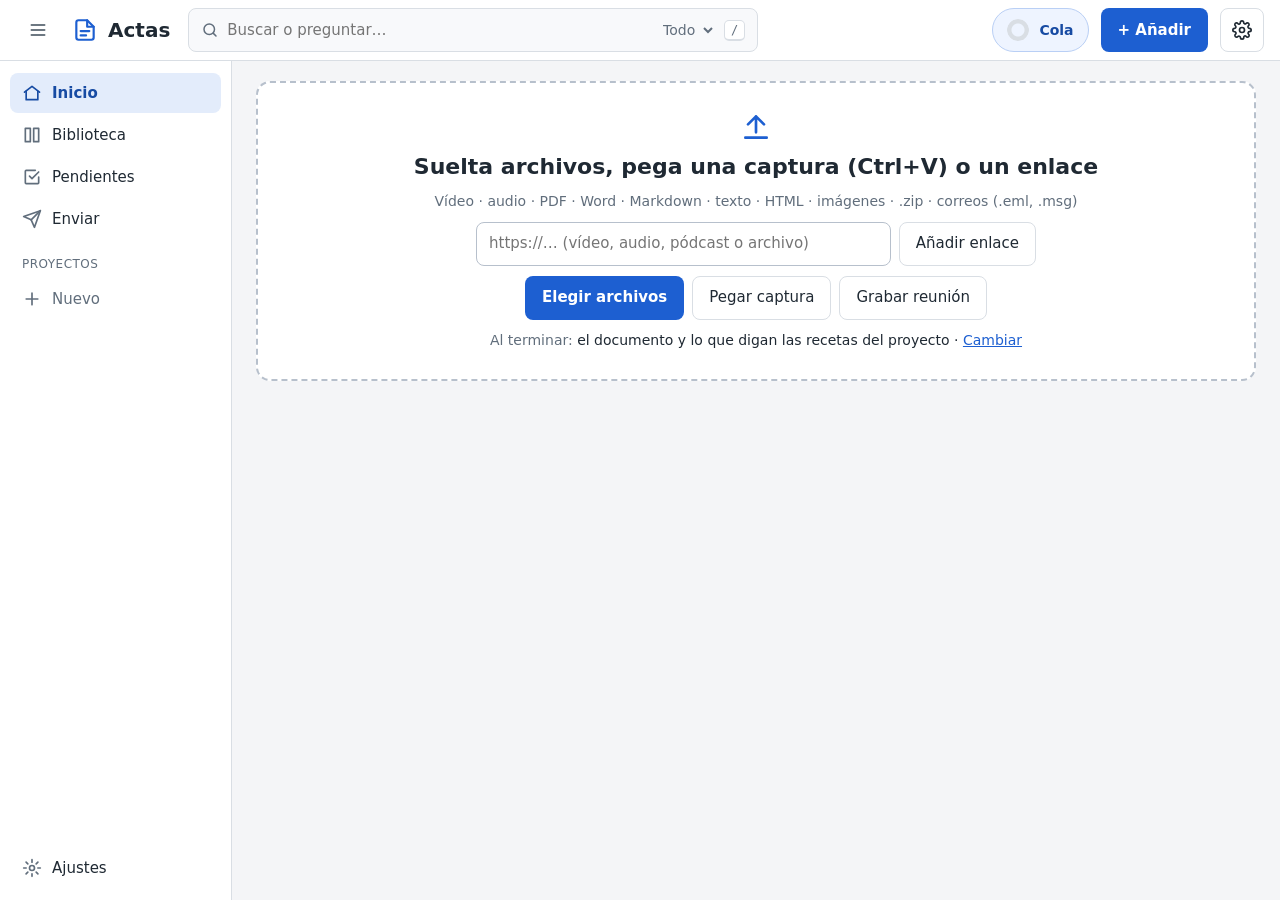
==== static/index.html @ 8a469da9 "fix(ui): documentos «solo buscable» visibles (pestaña Fuente y «Resumir y extraer»), paleta se cierr" ====
<!doctype html>
<html lang="es">
<head>
<meta charset="utf-8">
<meta name="viewport" content="width=device-width, initial-scale=1">
<title>Actas</title>
<link rel="icon" href="data:,">
<link rel="stylesheet" href="app.css">
<link rel="stylesheet" href="vistas-requisitos.css">
<link rel="stylesheet" href="vistas-historias.css">
<link rel="stylesheet" href="vistas-interesados.css">
<link rel="stylesheet" href="vistas-decisiones.css">
<link rel="stylesheet" href="vistas-informe.css">
<link rel="stylesheet" href="vistas-enviar.css">
</head>
<body>
<a class="skip" href="#main">Saltar al contenido</a>
<header class="top"><div class="top-in">
  <button type="button" class="ic gh" id="rail-t" aria-controls="side" aria-expanded="true" aria-label="Menú lateral" title="Contraer o mostrar el menú lateral">
    <svg width="20" height="20" viewBox="0 0 24 24" fill="none" stroke="currentColor" stroke-width="2" stroke-linecap="round" aria-hidden="true"><path d="M4 6h16M4 12h16M4 18h16"/></svg></button>
  <a href="#/" id="inicio" class="logo" aria-label="Actas, ir al inicio">
    <svg width="26" height="26" viewBox="0 0 24 24" fill="none" stroke-width="2" stroke-linecap="round" stroke-linejoin="round" aria-hidden="true"><path d="M14 3H6a2 2 0 0 0-2 2v14a2 2 0 0 0 2 2h12a2 2 0 0 0 2-2V9z"/><path d="M14 3v6h6"/><path d="M8 13h8M8 17h5"/></svg><span>Actas</span></a>
  <form class="srch" id="omni" role="search" aria-label="Buscar o preguntar">
    <svg width="18" height="18" viewBox="0 0 24 24" fill="none" stroke-width="2" stroke-linecap="round" aria-hidden="true"><circle cx="11" cy="11" r="7"/><path d="M20 20l-3.5-3.5"/></svg>
    <label for="buscar" class="sr">Buscar o preguntar</label><input type="search" id="buscar" placeholder="Buscar o preguntar…" autocomplete="off" aria-keyshortcuts="/">
    <label for="omni-c" class="sr">Dónde buscar</label><select id="omni-c"><option value="">Todo</option></select>
    <kbd class="kbd" aria-hidden="true">/</kbd></form>
  <span class="grow"></span>
  <button class="pill" id="b-cola" aria-controls="v-cola"><span class="qring" aria-hidden="true"></span><span><strong>Cola</strong><span class="t2" id="cola-txt"></span></span></button>
  <button class="btn sec" id="b-importar" title="Abrir un documento exportado (.zip)" hidden>Importar</button>
  <button class="btn pri" id="nueva">+ Añadir</button>
  <button class="btn sec ic" id="b-ajustes" aria-label="Ajustes" title="Ajustes">
    <svg width="20" height="20" viewBox="0 0 24 24" fill="none" stroke="currentColor" stroke-width="2" stroke-linecap="round" stroke-linejoin="round" aria-hidden="true"><circle cx="12" cy="12" r="3"/><path d="M19.4 15a1.7 1.7 0 0 0 .3 1.8l.1.1a2 2 0 1 1-2.8 2.8l-.1-.1a1.7 1.7 0 0 0-1.8-.3 1.7 1.7 0 0 0-1 1.5V21a2 2 0 1 1-4 0v-.1a1.7 1.7 0 0 0-1.1-1.5 1.7 1.7 0 0 0-1.8.3l-.1.1a2 2 0 1 1-2.8-2.8l.1-.1a1.7 1.7 0 0 0 .3-1.8 1.7 1.7 0 0 0-1.5-1H3a2 2 0 1 1 0-4h.1a1.7 1.7 0 0 0 1.5-1.1 1.7 1.7 0 0 0-.3-1.8l-.1-.1a2 2 0 1 1 2.8-2.8l.1.1a1.7 1.7 0 0 0 1.8.3H9a1.7 1.7 0 0 0 1-1.5V3a2 2 0 1 1 4 0v.1a1.7 1.7 0 0 0 1 1.5 1.7 1.7 0 0 0 1.8-.3l.1-.1a2 2 0 1 1 2.8 2.8l-.1.1a1.7 1.7 0 0 0-.3 1.8V9a1.7 1.7 0 0 0 1.5 1H21a2 2 0 1 1 0 4h-.1a1.7 1.7 0 0 0-1.5 1z"/></svg></button>
</div></header>
<div class="shell">
<nav id="side" class="rail" aria-label="Principal"></nav>
<main id="main" tabindex="-1">
  <!-- ===== Inicio / Proyecto (fsel: undefined = inicio, "" = sin proyecto, otro = ese proyecto) ===== -->
  <section id="v-home">
    <div id="contenido">
      <div id="ed-home"></div>
      <div id="h-inicio">
        <div class="head" id="h-head" hidden><h1 id="h-tit">Inicio</h1><p class="muted" id="h-sub"></p></div>
        <section class="hdrop" id="h-drop" aria-labelledby="h-drop-t">
          <svg class="ico" width="32" height="32" viewBox="0 0 24 24" fill="none" stroke-width="2" stroke-linecap="round" stroke-linejoin="round" aria-hidden="true"><path d="M12 16V4M6 10l6-6 6 6"/><path d="M4 20h16"/></svg>
          <h1 id="h-drop-t">Suelta archivos, pega una captura (Ctrl+V) o un enlace</h1>
          <p class="muted">Vídeo · audio · PDF · Word · Markdown · texto · HTML · imágenes · .zip · correos (.eml, .msg)</p>
          <form class="row wrap hd-enl" id="h-enl"><label for="h-enl-i" class="sr">Enlace</label><input id="h-enl-i" type="url" placeholder="https://… (vídeo, audio, pódcast o archivo)"><button class="sec">Añadir enlace</button></form>
          <div class="row wrap hd-acc"><button type="button" class="pri" id="h-elegir">Elegir archivos</button><button type="button" class="sec" id="h-pegar">Pegar captura</button><button type="button" class="sec" id="h-grabar">Grabar reunión</button></div>
          <p class="hd-rec" id="h-receta"></p>
        </section>
        <nav class="flujo" id="h-flujo" aria-label="Flujo: añadir, procesar, revisar, enviar"></nav>
        <div class="h-fila">
          <section class="box" id="h-cont" hidden aria-labelledby="h-cont-t"><div class="sec-h"><h2 id="h-cont-t">Continúa</h2><a href="#/biblioteca">Ver biblioteca</a></div><div class="h-cl" id="h-cont-l"></div></section>
          <section class="box h-pend" id="h-pend" hidden aria-labelledby="h-pend-t"><div class="sec-h"><h2 id="h-pend-t">Pendientes</h2><a href="#/pendientes" id="h-pend-n"></a></div><ul class="h-pl" id="h-pend-l"></ul></section>
        </div>
        <section class="box rev" id="rev" hidden aria-labelledby="rev-t"><div class="sec-h"><h2 id="rev-t">Por revisar</h2><span id="rev-acc"></span></div><div id="en-proc"></div><div id="rev-reg"></div><div id="rev-l"></div></section>
      </div>
      <section id="proys-w" hidden><div class="sec-h"><h2 id="proys-t">Proyectos</h2></div><div class="proys" id="proys"></div></section>
      <div id="f-cab" hidden>
        <div class="f-head">
          <div class="f-tit"><h1 id="ftit"></h1><p class="muted" id="fsub"></p><button type="button" class="link f-auto" id="f-auto" hidden></button></div>
          <div class="acc">
            <label for="f-plant" class="sr" id="f-plant-l">Tipo por defecto</label><select id="f-plant" hidden></select><select id="f-estilo" hidden aria-label="Estilo de organización por defecto"></select>
            <button class="btn sec" id="f-preguntar" hidden>Preguntar</button>
            <button class="btn sec" id="f-env" hidden>Enviar proyecto</button>
            <button class="btn pri" id="f-nuevo" hidden>+ Añadir</button>
            <details class="menu" id="f-mas" hidden><summary aria-label="Más acciones del proyecto">⋯ Más</summary>
              <div class="pop" role="menu" id="f-mas-l">
                <button role="menuitem" id="f-ren" hidden>Renombrar proyecto</button>
                <button role="menuitem" id="f-quitar" class="dng" hidden>Quitar proyecto</button>
              </div></details>
          </div>
        </div>
        <nav class="tabs" id="f-tabs" role="tablist" aria-label="Secciones del proyecto" hidden></nav>
        <div id="f-sub"></div>
        <div id="ed-carpeta"></div><div id="f-panel" hidden></div>
      </div>
      <section id="docs-w" class="tabla"><div class="sec-h"><h2 id="docs-t">Documentos</h2><a href="#/biblioteca" id="docs-todos">Biblioteca</a></div>
        <div id="tabla"><table><thead><tr><th scope="col">Documento</th><th scope="col">Proyecto</th><th scope="col">Fecha</th><th scope="col">Estado</th></tr></thead><tbody id="lista"></tbody></table><div class="vacio" id="vacio" hidden></div></div></section>
    </div>
  </section>

  <!-- ===== Biblioteca ===== -->
  <section id="v-bib" class="page" hidden aria-labelledby="bib-t">
    <div class="sec-h bib-h"><h1 id="bib-t">Biblioteca</h1><span class="muted" id="bib-n"></span></div>
    <div class="bib-f" id="bib-f"></div>
    <div class="bib-bulk" id="bib-bulk" hidden role="region" aria-label="Acciones con la selección"></div>
    <div class="bib-g"><div class="tabla bib-l"><table><thead><tr><th scope="col"><input type="checkbox" id="bib-all" aria-label="Seleccionar todo"></th><th scope="col">Documento</th><th scope="col">Tipo</th><th scope="col">Proyecto</th><th scope="col">Fecha</th><th scope="col">Estado</th></tr></thead><tbody id="bib-tb"></tbody></table><div class="vacio" id="bib-v" hidden></div></div>
      <aside class="bib-p box" id="bib-p" aria-label="Vista previa" aria-live="polite"><p class="muted">Elige un documento para ver su resumen y sus acciones.</p></aside></div>
  </section>

  <!-- ===== Pendientes (de todos los proyectos) ===== -->
  <section id="v-pend" class="page" hidden aria-labelledby="pend-t"><div class="sec-h"><h1 id="pend-t">Pendientes</h1><span id="pend-f"></span></div><div id="pend-l" class="tabla"></div></section>

  <!-- ===== Enviar (centro de salida, enviar.js) ===== -->
  <section id="v-enviar" class="page" hidden aria-labelledby="env-t"><h1 id="env-t" class="sr">Enviar</h1><div id="env-raiz"></div></section>

  <!-- ===== Buscar (omnibox) ===== -->
  <section id="v-buscar" class="page" hidden aria-labelledby="bus-t">
    <div class="sec-h"><h1 id="bus-t">Buscar</h1></div>
    <div class="bus-f" id="bus-f"></div>
    <section class="box bus-r" id="bus-resp" hidden aria-labelledby="bus-resp-t"><div class="sec-h"><h2 id="bus-resp-t">Respuesta</h2></div><div id="bus-q"></div></section>
    <div class="bus-g"><section aria-labelledby="bus-fr-t"><h2 id="bus-fr-t">Fragmentos</h2><ol class="bus-l" id="bus-fr"></ol></section>
      <section aria-labelledby="bus-el-t"><h2 id="bus-el-t">Elementos</h2><ul class="bus-l" id="bus-el"></ul></section></div>
  </section>

  <!-- ===== Añadir (hoja; antes «Nuevo documento») ===== -->
  <dialog id="v-nuevo" class="sheet" aria-labelledby="form-t">
    <form id="form" autocomplete="off">
      <div class="sh-h"><div><h1 id="form-t">Añadir</h1><p class="muted" id="form-sub">Archivos, enlaces o capturas: se procesan en este equipo y se envían a donde digas.</p></div>
        <button type="button" class="sec qi" id="an-x" aria-label="Cerrar">&times;</button></div>
      <div class="sh-b">
        <section class="an-sec" id="f-fuente-c" aria-labelledby="an-h1">
          <h2 class="an-h" id="an-h1">1 · Archivos, enlace o captura</h2>
          <div id="f-fuente">
            <div class="an-drop" id="drop"><div class="t" id="drop-t">Suelta aquí vídeo, audio, PDF, Word, Markdown, texto, imágenes, .zip o correos</div>
              <div class="row wrap"><button type="button" class="pri" id="an-elegir">Elegir archivos</button>
                <input type="file" id="an-file" multiple hidden accept="video/*,audio/*,.mp4,.mkv,.webm,.mov,.m4v,.avi,.mp3,.m4a,.wav,.ogg,.opus,.flac,.aac,.pdf,.md,.txt,.docx,.html,.htm,.png,.jpg,.jpeg,.webp,.zip,.eml,.msg">
                <button type="button" id="elegir" class="sec" title="Usa el archivo donde está, sin copiarlo (vídeos grandes)">Elegir sin copiar</button>
                <button type="button" class="sec" id="an-pegar">Pegar captura</button><span id="n-grabar" hidden></span></div>
              <label for="ruta" class="sr">Archivo elegido</label><input id="ruta" readonly hidden>
              <ul class="an-files" id="an-files" aria-label="Archivos para procesar"></ul>
              <small id="subida" aria-live="polite"></small></div>
            <div class="field" id="an-desc-w" hidden><label for="an-desc">Descripción de la imagen (opcional; también se puede buscar)</label><textarea id="an-desc" rows="2" placeholder="Error 403 tras el cambio de contraseña"></textarea></div>
            <label class="check" id="an-tc-w" hidden><input type="checkbox" id="an-tc"> <span>Ya está hecho, no resumir<small>Se guarda tal cual, se indexa y se extraen sus tareas, decisiones y requisitos con su cita.</small></span></label>
            <div class="field" id="t-enlace"><label for="enlace">O pega un enlace</label>
              <input id="enlace" type="url" placeholder="https://…" title="Vídeo, audio, pódcast, reunión grabada o archivo"></div>
            <div id="n-notas" class="card" hidden></div>
          </div>
        </section>
        <section class="an-sec" id="an-obj" aria-labelledby="an-h2">
          <h2 class="an-h" id="an-h2">2 · ¿Qué quieres sacar y dónde?</h2>
          <p class="muted">Elige un atajo o marca lo que necesites.</p>
          <div class="an-goals" id="an-goals" role="group" aria-label="Atajos de objetivo"></div>
          <div id="an-check"></div>
        </section>
        <section class="an-sec cols" aria-label="Proyecto y tipo">
          <div class="field"><label for="n-carpeta" id="n-carpeta-l">Proyecto</label><select id="n-carpeta"></select>
            <input id="n-carpeta-nueva" class="mt8" aria-label="Nombre nuevo" placeholder="Nombre" hidden></div>
          <div class="field" id="f-plantilla"><label for="plantilla" id="plantilla-l">Tipo</label><select id="plantilla"></select><small id="info-plant"></small>
            <a class="solo-av sm-l" href="#/ajustes/plantillas">Editar plantillas</a></div>
          <div class="field"><label for="an-nombre">Nombre base (opcional)</label><input id="an-nombre" placeholder="Comité 28-oct"><small>Se usa para nombrar lo que se envía.</small></div>
        </section>
        <details class="an-av" id="an-av"><summary>Ajustes de procesado <span class="muted" id="gen-res"></span></summary>
          <div class="an-avb">
            <div class="field solo-sim" id="sp-bloque"><label id="sp-ql">Calidad</label>
              <div class="chips" id="sp-cal" role="radiogroup" aria-labelledby="sp-ql">
                <button type="button" role="radio" class="chip" data-q="r" aria-checked="true"><b>Rápido</b><small>Menos espera</small></button>
                <button type="button" role="radio" class="chip" data-q="c" aria-checked="false"><b>Calidad</b><small>Mejor resultado, tarda más</small></button>
              </div><small id="sp-hint">Mejor resultado, tarda más</small></div>
            <div class="field solo-av"><fieldset><legend id="nivel-l">Longitud</legend>
              <div class="seg" role="radiogroup" aria-labelledby="nivel-l" id="seg-nivel"></div>
              <select id="nivel" hidden><option>breve</option><option selected>normal</option><option>detallado</option></select>
              <small>Breve: puntos clave y capturas. Normal y Detallado: detalle por secciones.</small></fieldset></div>
            <div class="field solo-av" id="bloque-calidad"><label id="cal-l">Calidad del documento</label>
              <select id="calidad" hidden><option value="rápida">Rápida</option></select>
              <div id="cal-niv" role="radiogroup" aria-labelledby="cal-l"></div>
              <small class="warn" id="aviso-alta" hidden></small>
              <button class="sec sm mt8" id="bajar-nivel" type="button" hidden></button>
              <small id="info-alta">Alta y superiores: bloques más pequeños cortados donde cambia el tema, viñetas agrupadas sin repetidos y cifras y fechas comprobadas.</small></div>
            <div class="cols solo-av">
              <div class="field"><label for="habla">Idioma de la reunión</label>
                <select id="habla"><option value="auto">Automático</option><option value="es">Español</option><option value="en">Inglés</option>
                  <option value="ca">Catalán</option><option value="eu">Euskera</option><option value="gl">Gallego</option><option value="fr">Francés</option>
                  <option value="pt">Portugués</option><option value="de">Alemán</option><option value="it">Italiano</option><option value="mezcla">Mezcla de idiomas</option></select>
                <small>Automático: se detecta al principio. Mezcla: se detecta cada 30 s y cada tramo se transcribe en su idioma (más lento).</small></div>
              <div class="field"><label for="idioma">Idioma del documento</label><select id="idioma"></select>
                <small id="hint-idioma" class="warn" hidden></small><small>Las citas literales quedan en el idioma original, con la traducción entre paréntesis.</small></div>
            </div>
            <div class="cols hab-g solo-av">
              <div class="g-gpu"><label class="check"><input type="checkbox" id="usar-gpu" disabled> <span>Usar GPU</span></label>
                <small id="info-gpu"></small><small id="info-ram"></small></div>
              <div id="f-hab">
                <div class="g-sep"><label class="check"><input type="checkbox" id="hablantes"> <span>Separar quién habla <span class="badge">experimental</span></span></label>
                  <small id="hint-hab" hidden>No hace falta: la transcripción ya trae los nombres.</small></div>
                <div class="field g-nom"><label for="nombres">Nombres de los hablantes (opcional)</label>
                  <input id="nombres" placeholder="Hablante 1=Ana, Hablante 2=Luis">
                  <small>Se aplican sin repetir el proceso: cámbialos y vuelve a generar.</small></div>
              </div>
            </div>
            <div class="cols">
              <div class="field"><label for="navegador">Cookies del navegador (enlaces privados)</label>
                <select id="navegador"><option value="">Ninguno</option><option value="firefox">Firefox</option><option value="chrome">Chrome</option><option value="edge">Edge</option><option value="safari">Safari</option></select>
                <small>En Windows, Chrome y Edge suelen bloquear esto; Firefox funciona mejor.</small>
                <label class="check" id="l-solo-audio" hidden title="Baja solo el sonido: la descarga es más rápida, pero el documento no llevará capturas de pantalla"><input type="checkbox" id="solo-audio"> <span>Descargar solo el audio (más rápido; sin capturas de pantalla)</span></label></div>
              <div class="field solo-av"><label for="ruta-tr">Transcripción propia (opcional)</label>
                <div class="row" id="drop-tr"><input id="ruta-tr" readonly placeholder="Teams, Zoom, Meet, Otter… (.vtt .srt .txt .docx)">
                  <button type="button" id="elegir-tr" class="sec">Elegir</button><button type="button" id="quitar-tr" class="sec" hidden aria-label="Quitar transcripción">&times;</button></div>
                <small id="info-tr">Sustituye a la transcripción automática; con vídeo se alinea sola. Sin vídeo, el documento no lleva capturas ni reproductor.</small></div>
            </div>
            <div id="nube-f" class="solo-nube"></div>
            <div class="otros"><button type="button" class="link solo-sim" id="av-form">Más opciones (modo avanzado)</button><span id="n-nube" class="solo-nube" hidden></span></div>
          </div>
        </details>
      </div>
      <div class="sh-f gen">
        <p class="err" id="form-err" role="alert"></p>
        <span class="muted grow" id="an-res"></span>
        <button type="button" class="sec" id="an-cancel">Cancelar</button>
        <button class="pri" id="generar">Procesar</button>
      </div>
    </form>
  </dialog>

  <section id="v-grabar" class="page" hidden></section>

  <!-- ===== Cola ===== -->
  <section id="v-cola" hidden>
    <div class="dh"><div class="qh-in"><a class="back" href="#/" id="cola-volver">&larr; Inicio</a>
      <h1>Cola</h1><p class="muted" id="q-sub">Se procesa un trabajo a la vez; el resto espera su turno. Puedes seguir usando la aplicación.</p></div></div>
    <div class="cola-w"><div id="q-lista" aria-live="polite"></div></div>
  </section>

  <!-- ===== Documento ===== -->
  <section id="v-res" hidden>
    <div class="dh"><div class="dh-in">
      <div class="dh-top">
        <div class="dh-t"><a class="back" href="#" id="volver">&larr; <span id="cab-carpeta">Inicio</span></a>
          <h1 id="cab-titulo"></h1><div class="meta" id="cab-meta"></div></div>
        <div class="acc" id="doc-acc">
          <button class="pri" id="d-resumir" hidden>Resumir y extraer</button>
          <button class="sec" id="d-preg">Preguntar</button>
          <span class="split" id="d-env-w"><button class="sec" id="d-env">Enviar</button><button class="sec ic" id="d-env-m" aria-label="Elegir a dónde enviar" title="Elegir destino">&#9662;</button></span>
          <!-- #acta-acciones: Exportar ▾ (o la barra de edición) — pintarAcciones -->
          <span id="acta-acciones" hidden></span>
          <details class="menu" id="d-mas"><summary aria-label="Más acciones del documento" title="Más acciones">&#8943;</summary>
            <div class="pop" role="menu">
              <button role="menuitem" id="d-editar">Editar el texto</button>
              <button role="menuitem" id="m-ren">Renombrar</button>
              <button role="menuitem" id="m-mover">Mover</button>
              <button role="menuitem" id="d-aproy">Añadir a proyecto…</button>
              <button role="menuitem" id="d-anon">Anonimizar…</button>
              <button role="menuitem" id="d-correo">Borrador de correo</button>
              <button role="menuitem" id="d-cond">Vídeo condensado</button>
              <button role="menuitem" id="fondo" title="Repasa toda la transcripción en bloques pequeños buscando decisiones y tareas">Buscar todas a fondo</button>
              <div class="sep" role="separator"></div>
              <button role="menuitem" id="d-desc">Descargar…</button>
              <a role="menuitem" id="dl-zip" download>Descargar (.zip)</a>
              <a role="menuitem" id="dl-vid" download title="Documento y vídeo en un zip: las marcas de tiempo saltan al momento sin internet">Descargar con vídeo</a>
              <div class="sep" role="separator"></div>
              <button role="menuitem" id="d-otra">Otra versión…</button>
              <button role="menuitem" id="d-vren">Renombrar versión</button>
              <button role="menuitem" id="d-dud">Dudas: siguiente</button>
              <button role="menuitem" id="d-rest" class="dng" hidden>Restaurar original</button>
            </div></details>
        </div>
      </div>
      <nav class="tabs" role="tablist" id="mtabs" aria-label="Secciones del documento">
        <button role="tab" aria-selected="true" data-p="p-acta" id="t-acta">Resumen</button>
        <button role="tab" aria-selected="false" data-p="p-ext" id="t-ext">Extraído</button>
        <button role="tab" aria-selected="false" data-p="p-video" id="t-video">Fuente</button>
        <button role="tab" aria-selected="false" data-p="p-preg" id="t-preg">Preguntar</button>
      </nav>
    </div></div>
    <div class="page">
      <div id="ed-res"></div>
      <div id="solo-vacio" class="card" hidden><p>Este documento es <b>solo buscable</b>: se encuentra con Buscar y Preguntar, pero no tiene resumen ni elementos extraídos.</p><p><button type="button" class="pri" id="solo-resumir">Resumir y extraer</button></p></div>
      <div id="p-acta" role="tabpanel" aria-labelledby="t-acta">
        <div class="dbar"><div class="row wrap" id="vers" role="group" aria-label="Versiones"></div></div>
        <p class="muted" id="imp-info"></p>
        <div class="doc-g">
          <nav class="doc-i" id="doc-i" aria-label="En este documento" hidden></nav>
          <div class="doc-m">
            <div class="dud" id="dud-bar" hidden><span class="sw" aria-hidden="true"></span><span class="dud-t"><strong id="dud-n"></strong> · revisa antes de enviar</span>
              <span class="dud-r" id="dud-r" aria-live="polite"></span>
              <span class="dud-b"><button class="sec qi" id="dud-ant" aria-label="Dudoso anterior" title="Anterior">&larr;</button><button class="sec" id="dud-sig">Siguiente dudoso</button>
              <label class="check"><input type="checkbox" id="dud-ver"> <span>Mostrar</span></label></span></div>
            <iframe id="acta-frame" title="Documento"></iframe>
          </div>
        </div>
      </div>
      <div id="p-ext" role="tabpanel" aria-labelledby="t-ext" hidden></div>
      <div id="p-preg" role="tabpanel" aria-labelledby="t-preg" hidden>
        <div class="preg-g">
          <aside class="preg-a"><div class="box vbox" id="qbox"><div id="qslot" aria-hidden="true"></div><p class="vnota">Pulsa cualquier minuto de una respuesta para saltar a ese momento.</p></div>
            <p class="muted">Solo se responde con lo dicho en la reunión, con la marca que salta al vídeo. Si no se dijo: «No se menciona en la reunión». Cada pregunta es independiente.</p></aside>
          <div class="preg-m" id="p-preg-m"></div>
        </div>
      </div>
      <div id="p-video" role="tabpanel" aria-labelledby="t-video" hidden>
        <div id="vslot" aria-hidden="true"></div>
        <div id="p-fuente"></div>
        <section class="card cond" id="cond">
          <div class="cond-h"><h2 id="cond-t">Vídeo condensado</h2>
          <p class="muted" id="rec">Primero los silencios largos, después lo menos importante según el documento.</p></div>
          <div class="row wrap cond-r"><label for="pct">% a quitar</label><input type="range" id="pct" min="10" max="90" value="40"><output id="pct-o" for="pct">40</output>
            <button class="pri" id="condensar">Generar vídeo condensado</button></div>
          <ul class="list conds" id="conds"></ul>
          <video id="cvideo" controls preload="metadata" hidden></video>
        </section>
        <div class="card" id="p-notas"></div>
      </div>
    </div>
  </section>

  <!-- ===== Preguntar a una carpeta ===== -->
  <section id="v-preg" class="page" hidden>
    <a class="back" href="#" id="preg-volver">&larr; Inicio</a>
    <div class="head"><h1 id="preg-tit"></h1></div>
    <div id="p-fcarpeta"></div>
  </section>

  <!-- panel de preguntas (se monta en la pestaña del documento, en el proyecto o en Buscar) -->
  <div id="qpanel" hidden>
    <p class="muted">Solo se responde con lo dicho en la reunión y con la marca que salta al vídeo; si no se dijo: «No se menciona en la reunión». Cada pregunta es independiente.</p>
    <form class="card row" id="qform"><label for="pregunta" class="sr">Pregunta</label>
      <input id="pregunta" placeholder="Escribe tu pregunta…"><button class="pri" id="preguntar-b">Preguntar</button></form>
    <div class="otros solo-nube"><span id="nube-q-l" hidden></span></div><div id="nube-q" class="solo-nube"></div>
    <div id="respuestas"></div>
  </div>

  <!-- ===== Ajustes (General | Modelos | Plantillas | Enviar | Avanzado) ===== -->
  <section id="v-ajustes" hidden>
    <div class="ah"><div class="ah-in">
      <div><a class="back" href="#/" id="aj-volver">&larr; Inicio</a><h1>Ajustes</h1></div>
      <nav class="tabs" role="tablist" aria-label="Ajustes" id="aj-tabs">
        <a role="tab" href="#/ajustes/general" data-t="general">General</a><a role="tab" href="#/ajustes/modelos" data-t="modelos">Modelos</a>
        <a role="tab" href="#/ajustes/plantillas" data-t="plantillas">Plantillas</a><a role="tab" href="#/ajustes/enviar" data-t="enviar">Enviar</a>
        <a role="tab" href="#/ajustes/avanzado" data-t="avanzado">Avanzado</a>
      </nav></div></div>
    <div class="page">
      <div id="aj-general" role="tabpanel"></div>
      <div id="aj-enviar" role="tabpanel" hidden></div>
      <div id="aj-avanzado" role="tabpanel" hidden><div id="aj-av"></div><h2 class="aj-up-t">Perfiles de uso</h2></div>

      <div id="aj-modelos" role="tabpanel" hidden>
        <p class="lead muted" id="mod-intro"></p>
        <section class="card solo-av mod-niv"><div class="mod-niv-h"><h2>Niveles de calidad</h2><p class="muted" id="mod-niv-sub"></p></div>
          <div class="tbl"><table><thead><tr><th scope="col">Nivel</th><th scope="col">Modelo</th><th scope="col">En este equipo</th><th scope="col">Estado</th></tr></thead><tbody id="mod-niv-t"></tbody></table></div></section>
        <div class="card solo-sim" id="mod-simple">
          <h2>Lo necesario para crear documentos</h2>
          <p id="mod-s-txt"></p>
          <div class="row wrap"><button class="pri" id="mod-srec">Instalar lo recomendado</button><button class="link" id="mod-todos">Ver todos los modelos</button></div>
        </div>
        <div class="mod-av">
          <div class="card" id="mod-cat">
            <div class="row wrap"><h2 class="grow">Modelos del catálogo</h2><button class="sec" id="mod-selrec">Seleccionar recomendados</button><button class="pri" id="mod-inst">Instalar seleccionados</button></div>
            <p class="muted" id="mod-total"></p>
            <div id="mod-lista"></div>
          </div>
          <div class="card solo-av" id="mod-loc">
            <div class="row wrap"><h2 class="grow">Tus modelos locales</h2><button class="pri" id="mod-add">+ Añadir modelo</button></div>
            <p class="muted">Se usan donde están (no se copian). Modelo no probado con la app: la calidad del documento puede variar.</p>
            <div id="mod-enc-lista"></div>
          </div>
          <div class="card solo-av" id="mod-roles">
            <h2>Búsqueda y chat</h2>
            <p class="muted">Qué modelo usa Preguntar. Por defecto, los de serie.</p>
            <div id="mod-roles-l"></div>
          </div>
        </div>
        <div class="card prog" id="mod-prog" hidden>
          <p id="mod-msg" aria-live="polite"></p>
          <div class="bar"><div id="mod-bar"></div></div>
          <p class="muted" id="mod-pct"></p>
          <button class="pri mt8" id="mod-reint" hidden>Reintentar</button>
        </div>
      </div>

      <div id="aj-plant" role="tabpanel" hidden>
        <div class="plant"><aside id="plant-lista" aria-label="Plantillas"></aside>
          <div><p class="muted">Una plantilla dice qué se busca en la grabación y cómo se redacta el documento. Las de serie no se editan: duplícalas.</p>
            <div id="plant-msg"></div><div class="card" id="plant-ed"></div></div></div>
        <input type="file" id="plant-imp" accept=".json,application/json" hidden>
      </div>

      <div id="aj-perfiles" role="tabpanel" hidden>
        <div class="plant"><aside id="up-lista" aria-label="Perfiles de uso"></aside><div class="card" id="up-ed"></div></div>
      </div>
    </div>
  </section>

  <!-- ===== Asistente de primer arranque ===== -->
  <section id="v-uso" class="page" hidden><div class="uso"><ol class="pasos" id="uso-pasos" aria-label="Pasos" hidden></ol><div class="card" id="uso-cuerpo"></div></div></section>
</main>
</div>

<!-- Reproductor flotante: sigue sonando al cambiar de pestaña; las marcas [mm:ss] lo mueven -->
<div id="mp" hidden role="region" aria-label="Reproductor">
  <div id="mp-bar"><span id="mp-t" class="grow"></span>
    <button type="button" id="mp-pip" class="sec sm" hidden title="Imagen en imagen" aria-label="Imagen en imagen">&#x29C9;</button>
    <button type="button" id="mp-min" class="sec sm" title="Minimizar" aria-label="Minimizar">&minus;</button>
    <button type="button" id="mp-x" class="sec sm" title="Cerrar" aria-label="Cerrar reproductor">&times;</button></div>
  <video id="vvideo" controls preload="metadata"></video>
</div>
<dialog id="d-add" aria-labelledby="d-add-t">
  <h2 id="d-add-t">Añadir modelo</h2>
  <div id="d-add-c"></div>
</dialog>
<dialog id="d-crear" aria-labelledby="d-crear-t">
  <h2 id="d-crear-t">¿Quieres descargar lo necesario para crear documentos, o solo vas a importar?</h2>
  <p class="muted">Crear documentos usa modelos de inteligencia artificial que se descargan una sola vez (después funciona sin internet). Importar solo abre documentos ya exportados.</p>
  <div class="row wrap"><button class="sec" id="dc-imp">Importar</button><button class="pri" id="dc-crear">Crear</button></div>
</dialog>
<script src="app.js"></script>
<script src="exportar.js"></script>
<script src="ajustes.js"></script>
<script src="registro.js"></script>
<script src="requisitos.js"></script>
<script src="historias.js"></script>
<script src="interesados.js"></script>
<script src="decisiones.js"></script>
<script src="informe.js"></script>
<script src="carpeta.js"></script>
<script src="plantillas.js"></script>
<script src="modelos.js"></script>
<script src="grabar.js"></script>
<script src="nube.js"></script>
<script src="enviar.js"></script>
<script src="descargar.js"></script>
<script src="shell.js"></script>
</body>
</html>
---- static/app.css ----
/* Actas — tokens y componentes (diseño: design/*.dc.html). Claro/oscuro con prefers-color-scheme. */
:root{--bg:#f4f5f7;--bg2:#f8f9fb;--card:#fff;--ink:#1f2933;--ink2:#3e4c59;--mut:#616e7c;--line:#d9dee4;--line2:#e6e9ee;--inp:#b7c0cc;
 --acc:#1d5fd1;--acc-d:#174ba3;--acc-s:#eef4ff;--acc-s2:#e3ecfb;--acc-ln:#b9cff5;--on-acc:#fff;--err:#b42318;--err-s:#fef3f2;--warn:#8a5a00;--warn-s:#fffbea;--warn-ln:#f0d77a;
 --ok:#155d33;--ok-s:#dcefe3;--err-ln:#f3b8b2;--wb:#fde68a;--wbt:#5c3d00;--r:8px;--r2:12px;--r3:10px;--focus:#8db4f5;--shadow:0 8px 30px rgba(15,23,42,.18);
 --s1:4px;--s2:8px;--s3:12px;--s4:16px;--s5:24px;--s6:32px;  /* escala de espaciado (huecos, rellenos, márgenes) de las vistas del registro */
 font:15px/1.5 system-ui,-apple-system,"Segoe UI",Roboto,"Helvetica Neue",Arial,sans-serif;color:var(--ink);color-scheme:light dark}
@media(prefers-color-scheme:dark){:root{--bg:#14171c;--bg2:#1a1f26;--card:#1d222a;--ink:#e6e9ee;--ink2:#c5ccd5;--mut:#9aa5b1;--line:#333b46;--line2:#2a313a;--inp:#4a5565;
 --acc:#6ea3ff;--acc-d:#8db4f5;--acc-s:#1b2a45;--acc-s2:#22324f;--acc-ln:#2f4a7a;--on-acc:#0b1220;--err:#ff8a80;--err-s:#3a1c1a;--warn:#f0c36a;--warn-s:#2e2713;--warn-ln:#5a4a1c;
 --ok:#7fd6a2;--ok-s:#173325;--err-ln:#6b2b27;--wb:#4a3b12;--wbt:#f6d98a;--focus:#4d78c4;--shadow:0 8px 30px rgba(0,0,0,.5)}}
*{box-sizing:border-box}
body{margin:0;background:var(--bg);color:var(--ink)}
h1{font-size:24px;margin:0;line-height:1.25}h2{font-size:18px;margin:0 0 12px}h3{font-size:15px;margin:20px 0 8px}h4{font-size:14px;margin:14px 0 6px}
a{color:var(--acc)}a:hover{color:var(--acc-d)}
[hidden]{display:none!important}
.sr{position:absolute;left:-9999px}
:focus-visible{outline:3px solid var(--focus);outline-offset:2px}
.grow{flex:1}.wrap{flex-wrap:wrap}
.muted,small{color:var(--mut)}small{font-size:13px;display:block;margin-top:4px}
.muted{font-size:14px}
p{margin:0 0 10px}
.err{color:var(--err);font-weight:600}.warn{display:block;color:var(--err);font-weight:600;font-size:13px;margin:.3em 0}

/* barra superior */
.top{background:var(--card);border-bottom:1px solid var(--line);position:sticky;top:0;z-index:5}
.top-in{max-width:1240px;margin:0 auto;padding:12px 24px;display:flex;align-items:center;gap:16px;flex-wrap:wrap}
.srch{flex:1 1 320px;max-width:520px;display:flex;align-items:center;gap:8px;min-height:44px;padding:0 12px;border:1px solid var(--line);border-radius:var(--r);background:var(--bg2);margin:0;font-weight:400}
.srch svg{flex:none;stroke:var(--mut)}.srch input{flex:1;border:0!important;background:none!important;min-height:40px!important;padding:0!important;outline-offset:2px}.srch input::-webkit-search-cancel-button{cursor:pointer}
.top-in .pill,.top-in .btn{min-height:44px}
.logo{display:flex;align-items:center;gap:10px;font-size:20px;font-weight:700;color:var(--ink);text-decoration:none;margin-right:6px}
.top-in .grow{flex:1 1 0}
.logo:hover{color:var(--ink)}.logo svg{stroke:var(--acc)}
.pill{display:inline-flex;align-items:center;gap:10px;min-height:44px;padding:0 14px;background:var(--acc-s);border:1px solid var(--acc-ln);color:var(--acc-d);border-radius:22px;font:inherit;font-size:14px;cursor:pointer}
@media(prefers-color-scheme:dark){.pill{color:var(--acc)}}
.pill .mini{display:inline-block;width:40px;height:6px;border-radius:3px;background:var(--acc-ln);overflow:hidden}.pill .mini i{display:block;height:100%;background:var(--acc)}

/* botones y campos */
button,.btn{font:inherit;min-height:44px;border-radius:var(--r);padding:0 16px;cursor:pointer;border:1px solid transparent;text-decoration:none;display:inline-flex;align-items:center;justify-content:center;gap:6px;white-space:nowrap;color:inherit}
.pri{background:var(--acc);color:var(--on-acc);font-weight:600}.pri:hover{background:var(--acc-d);color:var(--on-acc)}
.sec{background:var(--card);color:var(--ink);border-color:var(--line)}.sec:hover{background:var(--acc-s);color:var(--ink)}
.dng{color:var(--err)}
.sm{min-height:36px;padding:0 12px;font-size:14px}
button:disabled,.sec:disabled{opacity:.5;cursor:default}
.link{background:none;border:0;min-height:36px;padding:0 2px;color:var(--acc);text-decoration:underline;font-size:14px}
input:not([type=checkbox]):not([type=radio]):not([type=range]):not([type=file]),select,textarea{width:100%;min-height:44px;padding:8px 12px;border:1px solid var(--inp);border-radius:var(--r);font:inherit;background:var(--card);color:var(--ink)}
input[readonly]{background:var(--bg2)}
textarea{min-height:5.5em;resize:vertical}
input[type=checkbox],input[type=radio]{width:20px;height:20px;flex:none;accent-color:var(--acc);margin:0}
input[type=range]{width:100%;accent-color:var(--acc)}
label{display:block;font-weight:600;font-size:14px;margin-bottom:4px}
.field{margin-bottom:16px}.field:last-child{margin-bottom:0}
.row{display:flex;gap:10px;align-items:center}.row.wrap{flex-wrap:wrap}.row>input,.row>select{flex:1;min-width:0;width:auto}
.row>label{margin:0;white-space:nowrap}
.check{display:flex;gap:10px;align-items:flex-start;font-weight:400;margin-bottom:10px;min-height:28px}
.check b{font-weight:600}.check input{margin-top:2px}
.cols{display:grid;grid-template-columns:1fr 1fr;gap:16px}
fieldset{border:0;padding:0;margin:0;min-width:0}legend{font-weight:600;font-size:14px;padding:0;margin-bottom:6px}
.bar{height:8px;background:var(--line2);border-radius:4px;overflow:hidden}.bar>div,.bar>i{display:block;height:100%;width:0;background:var(--acc);transition:width .6s}
.aviso{background:var(--acc-s);border:1px solid var(--acc-ln);padding:10px 14px;border-radius:var(--r);margin:10px 0;font-size:14px}
.aviso.w{background:var(--warn-s);border-color:var(--warn-ln)}
.badge{display:inline-block;font-size:13px;border:0;border-radius:10px;padding:3px 8px;white-space:nowrap;background:var(--line2);color:var(--ink2);font-weight:400}
.badge.ok{background:var(--ok-s);color:var(--ok);border-color:transparent}.badge.w{background:var(--wb);color:var(--wbt)}.badge.no{background:var(--err-s);color:var(--err);border-color:transparent}.badge.acc{background:var(--acc-s);color:var(--acc-d);box-shadow:inset 0 0 0 1px var(--acc-ln)}
@media(prefers-color-scheme:dark){.badge.acc{color:var(--acc)}}

/* tarjetas y páginas */
.page{max-width:1180px;margin:0 auto;padding:20px 24px 48px}
.card{background:var(--card);border:1px solid var(--line);border-radius:var(--r2);padding:20px;margin-bottom:20px}
.card>h2:first-child,.card>.row:first-child>h2{margin-top:0}
.narrow{max-width:760px;margin-left:auto;margin-right:auto}
.back{display:inline-flex;align-items:center;gap:.35em;min-height:44px;font-size:14px;text-decoration:none}
.head{margin:2px 0 18px}.head p{margin:6px 0 0;max-width:75ch}
.toolbar{display:flex;gap:10px;align-items:center;flex-wrap:wrap;margin-bottom:14px}
.list{list-style:none;margin:0;padding:0}
.list>li{display:flex;align-items:center;gap:10px;padding:12px 0;border-top:1px solid var(--line2);flex-wrap:wrap}.list>li:first-child{border-top:0}
.list .n{min-width:0;flex:1 1 200px;overflow:hidden;text-overflow:ellipsis}.list .d{color:var(--mut);font-size:13px}
.full{flex-basis:100%;margin:0}
.chips{display:grid;grid-template-columns:repeat(auto-fill,minmax(200px,1fr));gap:10px;margin-bottom:12px}
.chip{display:flex;flex-direction:column;align-items:flex-start;text-align:left;white-space:normal;justify-content:flex-start;background:var(--card);border:1px solid var(--line);border-radius:10px;padding:10px 14px;min-height:56px}
.chip small{margin:2px 0 0}.chip:hover{border-color:var(--acc)}
.chip[aria-checked=true]{border-color:var(--acc);box-shadow:inset 0 0 0 1px var(--acc);background:var(--acc-s)}
.chip[aria-disabled=true]{opacity:.55;cursor:not-allowed}
.seg{display:inline-flex;border:1px solid var(--line);border-radius:var(--r);overflow:hidden;background:var(--card);max-width:100%;flex-wrap:wrap}
.seg button{min-height:44px;border:0;border-radius:0;background:var(--card);font-size:14px;white-space:normal}
.seg button[aria-selected=true]{background:var(--ink);color:var(--bg)}

/* inicio */
.nav{width:100%;min-height:42px;display:flex;justify-content:space-between;align-items:center;gap:8px;background:none;border:0;border-radius:var(--r);padding:0 12px;text-align:left;color:var(--ink);font-weight:400;text-decoration:none;justify-content:space-between}
.nav span:first-child{overflow:hidden;text-overflow:ellipsis;white-space:nowrap}
.nav:hover{background:var(--acc-s);color:var(--ink)}.nav[aria-current=page]{background:var(--acc-s2);color:var(--acc-d);font-weight:600}
@media(prefers-color-scheme:dark){.nav[aria-current=page]{color:var(--acc)}}
.nav .c{color:var(--mut);font-weight:400}.nav .c.a{color:var(--acc);font-weight:600}.nav.m{color:var(--mut)}
#contenido{flex:999 1 640px;min-width:0;display:flex;flex-direction:column;gap:24px}#contenido>:empty{display:none}#proys-w{display:flex;flex-direction:column;gap:12px}#h-inicio{display:flex;flex-direction:column;gap:24px}#h-inicio>:empty{display:none}#rev-l{display:flex;flex-direction:column;gap:12px}#rev-l:empty{display:none}.rev .en-proc:empty{display:none}
.sec-h{display:flex;justify-content:space-between;align-items:center;gap:8px;margin:0}.sec-h h2{margin:0}.sec-h a{font-size:14px}
.ask{background:var(--card);border:1px solid var(--line);border-radius:14px;padding:24px;display:flex;flex-direction:column;gap:14px}
.ask h1{font-size:22px}.ask .row{flex-wrap:wrap;gap:10px;align-items:stretch}
.ask input:not([type=checkbox]){flex:1 1 320px;min-height:52px;padding:0 16px;border-radius:var(--r3);font-size:17px}
.ask select{flex:0 0 auto;width:auto;min-height:52px;border-radius:var(--r3);border-color:var(--line)}
.ask .pri{min-height:52px;padding:0 22px;border-radius:var(--r3)}
.ask .sug{display:flex;gap:8px;flex-wrap:wrap;font-size:14px}
.ask .sug button{min-height:36px;padding:0 12px;border:1px solid var(--line);background:var(--bg2);border-radius:18px;color:var(--ink2)}
.ask .sug button:hover{border-color:var(--acc)}
.ask .ask-n{font-size:13px;color:var(--mut)}
.box{background:var(--card);border:1px solid var(--line);border-radius:var(--r2);padding:20px;display:flex;flex-direction:column;gap:12px}
.box h2{margin:0}
.rev-i{display:flex;flex-direction:column;gap:2px;padding:12px;border:1px solid var(--acc-ln);background:var(--acc-s);border-radius:var(--r);color:var(--ink);text-align:left;white-space:normal;align-items:flex-start;justify-content:flex-start;min-height:0;font-weight:400}
.rev-i b{font-weight:600}.rev-i small{margin:0}.rev-i.w{border-color:var(--warn-ln);background:var(--warn-s)}.rev-i:hover{color:var(--ink);border-color:var(--acc)}
.proys{display:grid;grid-template-columns:repeat(auto-fill,minmax(220px,1fr));gap:14px;margin:0}
.proy{display:flex;flex-direction:column;gap:10px;text-align:left;padding:16px;background:var(--card);border:1px solid var(--line);border-radius:var(--r2);color:var(--ink);white-space:normal;align-items:stretch;justify-content:flex-start;min-height:92px;font-weight:400}
.proy:hover{border-color:var(--acc);color:var(--ink)}.proy b{font-size:16px;font-weight:600}.proy small{margin:0;font-size:13px}
.proy .pt{display:flex;flex-direction:column;gap:2px}.proy .pf{display:flex;gap:12px;font-size:13px;flex-wrap:wrap}.proy .pf b{font-size:13px;color:var(--err)}.proy .pf span{color:var(--mut)}
.proy.nueva{border-style:dashed;color:var(--mut);align-items:center;justify-content:center;background:none}
.tabla{background:var(--card);border:1px solid var(--line);border-radius:var(--r2);overflow-x:auto;margin:0}
.tabla .sec-h{padding:16px 20px 6px}
.tabla table{width:100%;border-collapse:collapse;min-width:640px}
.tabla th{text-align:left;color:var(--mut);font-size:12px;text-transform:uppercase;letter-spacing:.04em;padding:10px 8px;font-weight:600}
.tabla th:first-child,.tabla td:first-child,.tabla th:last-child,.tabla td:last-child{padding-left:20px;padding-right:20px}
.tabla td{padding:12px 8px;border-top:1px solid var(--line2);color:var(--mut);vertical-align:middle}
.tabla td:first-child{color:var(--ink)}
.tabla tr.f:hover td{background:var(--acc-s)}
.doc-l{background:none;border:0;padding:0;min-height:21px;font-weight:600;color:var(--ink);text-align:left;white-space:normal;justify-content:flex-start;border-radius:0}
.doc-l:hover{color:var(--acc)}
.vacio{padding:28px 20px;text-align:center;color:var(--mut)}
.en-proc{background:var(--bg2);border-radius:var(--r);padding:12px;display:flex;flex-direction:column;gap:6px}
.en-proc .r{display:flex;justify-content:space-between;gap:10px;font-size:14px;flex-wrap:wrap}
.en-proc .d{font-size:13px;margin:0}
.f-head{display:flex;justify-content:space-between;gap:12px;flex-wrap:wrap;align-items:flex-start;margin-bottom:0}
.f-head .acc{display:flex;gap:8px;flex-wrap:wrap;align-items:center}
.f-head select{width:auto;min-width:170px}
.inline-f{background:var(--bg2);border:1px solid var(--line);border-radius:var(--r);padding:10px 12px;margin:0}
.inline-f span{font-size:14px;color:var(--ink2)}

/* nuevo (design/Nuevo.dc.html y NuevoAvanzado.dc.html) */
.drop{border:0;padding:0;background:none;margin:0}
.drop.over{outline:2px dashed var(--acc);outline-offset:6px;background:var(--acc-s)}
body.simple .drop.over{outline:0;border-color:var(--acc)!important}
.drop .t{font-weight:600;margin-bottom:8px}
.drop .row{gap:8px}.drop .row input{border-style:dashed;background:var(--bg2)}
.drop .row .sec{border-color:var(--acc);color:var(--acc)}
.sub{font-size:18px;font-weight:600;letter-spacing:0;text-transform:none;color:var(--ink);margin:0 0 16px}
.gen{display:flex;justify-content:space-between;align-items:center;gap:16px;flex-wrap:wrap}
.gen .pri{min-height:48px;padding:0 28px;font-size:16px}
.otros{display:flex;gap:20px;flex-wrap:wrap;margin-top:12px;font-size:14px}
#cal-niv{display:grid;grid-template-columns:repeat(auto-fit,minmax(150px,1fr));gap:8px}
#cal-niv .chip{min-height:64px}
.seg button{flex:1}.seg button[aria-selected=true],.chips.seg .chip[aria-checked=true]{background:var(--acc);color:var(--on-acc);font-weight:600}
.seg button:hover{color:inherit}
.grab{display:inline-flex;flex-direction:row;gap:8px}.grab b{font-weight:400}.grab small{display:none;margin:0}
.ring{width:18px;height:18px;border-radius:50%;border:2px solid var(--err);display:inline-flex;align-items:center;justify-content:center}.ring i{width:7px;height:7px;border-radius:50%;background:var(--err)}

/* simple: el formulario es una sola tarjeta */
body.simple .grab{width:100%;height:100%;flex-direction:column;justify-content:center;gap:8px;border:1px solid var(--line);border-radius:var(--r3);padding:20px;text-align:center;white-space:normal}
body.simple .grab b{font-weight:600}body.simple .grab small{display:block;font-size:13px}
body.simple .grab .ring{width:28px;height:28px}body.simple .grab .ring i{width:12px;height:12px}
body.simple #sp-bloque{grid-column:1;margin:0}body.simple #sp-bloque>label{margin-bottom:8px}
body.simple #sp-cal{display:flex;margin:0 0 8px!important;border:1px solid var(--line);border-radius:var(--r);overflow:hidden;width:max-content;max-width:100%;gap:0}
body.simple #sp-cal .chip{min-height:44px;padding:0 20px;border:0;border-radius:0;box-shadow:none;background:var(--card);flex-direction:row;align-items:center}
body.simple #sp-cal .chip[aria-checked=true]{background:var(--acc);color:var(--on-acc)}body.simple #sp-cal .chip small{display:none}
body.simple #sp-cal .chip b{font-weight:inherit}body.simple #sp-hint{margin:0}

/* cola (design/Cola.dc.html) */
.cola-w{max-width:1040px;margin:0 auto;padding:24px 24px 48px}
.qh-in{max-width:1040px;margin:0 auto;padding:14px 24px;display:flex;flex-direction:column;gap:4px}.qh-in .back{min-height:0}.qh-in h1{font-size:26px}.qh-in p{margin:0;font-size:14px}
#q-lista{display:flex;flex-direction:column;gap:24px}
.qs{display:flex;flex-direction:column;gap:10px}.qs .sec-h h2{font-size:18px}.qs .sec-h .d{font-size:13px;color:var(--mut)}
.qbox{background:var(--card);border:1px solid var(--line);border-radius:var(--r2);overflow:hidden}.qbox.vacio{padding:28px 20px}
.qs.ayuda .qbox{border-color:var(--err-ln)}
.q-it{display:flex;gap:14px;align-items:center;padding:14px 16px;border-top:1px solid var(--line2);flex-wrap:wrap}.q-it:first-child{border-top:0}
.qs:not(.ayuda) .qbox .q-it:has(.ab){padding:12px 16px}
.q-it .num{width:28px;height:28px;border-radius:50%;background:var(--bg);display:inline-flex;align-items:center;justify-content:center;font-weight:600;font-size:14px;flex:none}
.q-it .n{flex:1 1 240px;min-width:0;display:flex;flex-direction:column;gap:2px}.q-it .n b{font-weight:600;overflow:hidden;text-overflow:ellipsis}.q-it .n .d{font-size:13px;color:var(--mut)}
.q-it .acc{display:flex;gap:4px;flex-wrap:wrap;align-items:center}
.q-it .acc .sec{min-height:44px;padding:0 12px;font-size:15px}.q-it .acc .qi{width:44px;padding:0;color:var(--mut)}.q-it .acc .qi:disabled{color:var(--inp)}
.qx{width:44px;padding:0;border:0;background:none;color:var(--mut)}.qx:hover{color:var(--ink)}
.q-it .acc .ab{min-height:40px;border-color:var(--acc);color:var(--acc)}
.qcurso{background:var(--card);border:1px solid var(--acc-ln);border-radius:var(--r2);padding:22px;display:flex;flex-direction:column;gap:16px}
.qcurso .q-it{padding:0;border:0;align-items:flex-start}.qcurso .acc .sec{font-size:15px}
.qcurso h3{font-size:20px;margin:0}.qcurso .k{font-size:12px;text-transform:uppercase;letter-spacing:.05em;color:var(--acc);font-weight:600}
.qcurso .bar{height:6px;border-radius:3px}.q-pie{display:flex;justify-content:space-between;gap:12px;flex-wrap:wrap;font-size:14px;color:var(--mut)}
.qdrop{border:2px dashed var(--inp);border-radius:var(--r3);padding:14px;text-align:center;font-size:14px;color:var(--mut)}
.curso,.ayuda{}

/* documento */
.dh{background:var(--card);border-bottom:1px solid var(--line)}
.dh-in{max-width:1180px;margin:0 auto;padding:12px 24px 0;display:flex;flex-direction:column;gap:10px}
.dh-top{display:flex;justify-content:space-between;align-items:flex-start;gap:12px;flex-wrap:wrap}
.dh h1{font-size:26px;overflow-wrap:anywhere}
.meta{display:flex;gap:6px 14px;flex-wrap:wrap;font-size:14px;color:var(--mut);margin-top:4px}
.tabs{display:flex;gap:4px;overflow-x:auto}
.tabs button{background:none;border:0;border-bottom:3px solid transparent;border-radius:0;color:var(--mut);padding:0 16px;min-height:46px}
.tabs button[aria-selected=true]{color:var(--acc);border-color:var(--acc);font-weight:600}
.dbar{display:flex;justify-content:space-between;align-items:center;gap:12px;flex-wrap:wrap;margin-bottom:14px}
.dbar .acc{display:flex;gap:8px;flex-wrap:wrap;align-items:center}
.dbar .acc .btn,.dbar .acc button{font-size:14px;padding:0 14px}
iframe#acta-frame{display:block;width:100%;height:calc(100vh - 150px);min-height:520px;border:1px solid var(--line);border-radius:14px;background:var(--card)}
#cvideo{width:100%;max-height:60vh;background:#000;border-radius:var(--r2)}
#vslot{width:100%;min-height:96px}
#mp{position:fixed;right:16px;bottom:16px;width:min(380px,calc(100vw - 32px));z-index:20;background:var(--card);border:1px solid var(--line);border-radius:var(--r2);box-shadow:var(--shadow);overflow:hidden}
#mp-bar{display:flex;align-items:center;gap:4px;padding:4px 6px 4px 12px;font-size:13px;color:var(--mut);cursor:grab;touch-action:none;user-select:none}
#mp-t{overflow:hidden;text-overflow:ellipsis;white-space:nowrap}
#mp-bar button{min-height:32px;min-width:32px;padding:0 8px}
#mp video{display:block;width:100%;max-height:60vh;background:#000}#mp.audio video{height:54px;background:none}
#mp.min video{display:none}#mp.min{width:min(260px,calc(100vw - 32px))}#mp.min.audio video{display:block;height:54px}
#mp.full{position:absolute;right:auto;bottom:auto;box-shadow:none}#mp.full #mp-bar{cursor:default}#mp.full #mp-min,#mp.full #mp-x{display:none}
video.audio{height:54px;background:none}

.resp h3{margin:0 0 10px;font-size:16px}.resp p{margin:8px 0}
a.ts{display:inline-block;font-variant-numeric:tabular-nums;font-size:13px;font-weight:600;background:var(--acc-s);color:var(--acc-d);padding:1px 7px;border-radius:5px;text-decoration:none;margin-right:4px}
@media(prefers-color-scheme:dark){a.ts{color:var(--acc)}}
a.ts:hover{text-decoration:underline}
details{margin:4px 0;color:var(--mut)}summary{cursor:pointer;font-size:13px;min-height:28px}
blockquote{margin:6px 0;padding-left:12px;border-left:3px solid var(--line);color:var(--ink)}blockquote span.o{opacity:.55}
#toast{position:fixed;left:50%;bottom:24px;transform:translateX(-50%);background:var(--ink);color:var(--bg);padding:10px 18px;border-radius:var(--r);z-index:30;max-width:90vw}
#toast .link{color:inherit;font-weight:600;min-height:0;font-size:inherit}
/* fusionar (registro.js): vista previa, «Fusiona N» y separar */
.reg-fus-cols{display:grid;grid-template-columns:repeat(auto-fit,minmax(220px,1fr));gap:12px}
.reg-fus-it{display:flex;flex-direction:column;gap:6px;border:2px solid var(--line);border-radius:var(--r);padding:12px;cursor:pointer;background:var(--card)}
.reg-fus-it.dest{border-color:var(--acc)}.reg-fus-it:focus-within{outline:2px solid var(--acc);outline-offset:2px}
.reg-fus-it p{margin:0;white-space:pre-wrap;max-height:9em;overflow:auto}.reg-fus-it h4{margin:0}
.reg-fus-exp{margin:14px 0 0}
.reg-fus-it:not(.dest) .reg-fus-q{visibility:hidden}.reg-fus-top{display:flex;align-items:center;gap:8px}.reg-fus-top input{margin:0;width:18px;height:18px}
.reg-fus summary{cursor:pointer;color:var(--acc);font-size:14px}.reg-fus ul{margin:6px 0 0;padding-left:18px}.reg-fus li{margin:2px 0}.reg-fus li>*{display:inline;vertical-align:baseline}.reg-fus li .link{min-height:0}

/* ajustes */
.ah{background:var(--card);border-bottom:1px solid var(--line)}
.ah-in{max-width:1180px;margin:0 auto;padding:12px 24px 0;display:flex;flex-direction:column;gap:6px}
.tabs a{display:inline-flex;align-items:center;min-height:46px;padding:0 16px;color:var(--mut);text-decoration:none;border-bottom:3px solid transparent;white-space:nowrap}
.tabs a[aria-selected=true]{color:var(--acc);border-color:var(--acc);font-weight:600}
.opt{display:flex;gap:12px;align-items:flex-start;padding:12px 14px;border:1px solid var(--line);border-radius:10px;margin-bottom:8px;font-weight:400;cursor:pointer;background:var(--card)}
.opt:has(input:checked){border-color:var(--acc);background:var(--acc-s)}.opt b{font-weight:600}.opt input{margin-top:2px}
.perfiles{columns:2 240px}.perfiles .check{break-inside:avoid}
.mrow{display:flex;gap:10px;align-items:center;padding:10px 0;border-top:1px solid var(--line2);flex-wrap:wrap}.mrow:first-child{border-top:0}
.mrow>label{display:flex;gap:10px;align-items:center;flex:1 1 260px;margin:0;font-weight:400;min-width:0}.mrow>label>span{min-width:0}
.mrow select{width:auto;min-width:190px;max-width:100%;flex:0 1 240px}
.mrow .warn{flex-basis:100%;margin:0}
.mrow .ruta{overflow-wrap:anywhere}
.plant{display:grid;grid-template-columns:270px minmax(0,1fr);gap:24px;align-items:start}
.plant aside{display:flex;flex-direction:column;gap:2px}.plant aside .t{font-size:12px;color:var(--mut);text-transform:uppercase;letter-spacing:.04em;padding:14px 12px 4px}
.plant .nav{white-space:normal;text-align:left}
.psec{border:1px solid var(--line);border-radius:10px;padding:12px;margin-bottom:10px;background:var(--bg2)}
.psec .row{margin-bottom:8px}
#plant-ed h3{margin:22px 0 8px}#plant-ed .row input[type=checkbox]{width:20px}
.fila-op{display:flex;gap:10px;align-items:center;margin-bottom:8px}
dialog{border:1px solid var(--line);border-radius:var(--r3);background:var(--card);color:var(--ink);padding:24px;max-width:min(560px,94vw);width:100%;box-shadow:var(--shadow)}
dialog::backdrop{background:rgba(15,23,42,.5)}
dialog h2{margin-bottom:8px}
dialog .row{margin-top:14px}
#d-add .chips{grid-template-columns:1fr}
.prog{padding:14px 16px;background:var(--bg2);border:1px solid var(--line);border-radius:var(--r2);margin-top:14px}

/* asistente */
.pasos{display:flex;gap:8px;align-items:center;list-style:none;margin:0 0 18px;padding:0;font-size:14px;color:var(--mut);flex-wrap:wrap}
.pasos b{display:inline-grid;place-items:center;width:26px;height:26px;border-radius:50%;background:var(--bg2);border:1px solid var(--line);margin-right:6px;font-weight:600}
.pasos .on{color:var(--ink);font-weight:600}.pasos .on b{background:var(--acc);color:var(--on-acc);border-color:var(--acc)}
.resumen{background:var(--bg2);border:1px solid var(--line);border-radius:var(--r2);padding:14px 16px;margin:6px 0 16px;font-size:14px}.resumen ul{margin:6px 0 0;padding-left:20px}

/* modo simple/avanzado, nube */
body.simple .solo-av,body.avanzado .solo-sim,body.sin-nube .solo-nube,body.simple:not(.mod-todos) .mod-av{display:none!important}

@media(max-width:860px){
 .cols,.plant{grid-template-columns:minmax(0,1fr)}
 .top-in,.page,.cola-w,#v-home,.dh-in,.ah-in{padding-left:16px;padding-right:16px}
 .top-in{gap:6px}.top-in .btn,.top-in .pill{padding:0 10px}.logo{margin-right:0}
 h1,.dh h1{font-size:22px}
 .perfiles{columns:1}
}
@media(max-width:700px){
 .tabla thead{display:none}.tabla table,.tabla tbody,.tabla tr,.tabla td{display:block}
 .tabla tr{padding:10px 14px;border-top:1px solid var(--line2)}.tabla tr:first-child{border-top:0}
 .tabla td{border:0;padding:0;height:auto;font-size:13px}.tabla td:first-child{font-size:15px}
 .tabla td:empty{display:none}
 .tabla tr{display:flex;flex-wrap:wrap;gap:0 12px}.tabla td:first-child{flex-basis:100%}
 .top-in .logo span{display:none}
 .pill span.t2{display:none}
 iframe#acta-frame{height:70vh}
}
@media(prefers-reduced-motion:reduce){*{transition:none!important}}
.lead{margin:0 0 14px}

/* exportar */
.menu{position:relative}.menu>summary{list-style:none;cursor:pointer;min-height:40px;font-size:14px;padding:0 14px;display:inline-flex;align-items:center;gap:6px;border:1px solid var(--line);border-radius:var(--r);background:var(--card);color:var(--ink)}
.menu>summary::-webkit-details-marker{display:none}.menu>summary:hover{background:var(--acc-s)}
.menu .pop{position:absolute;right:0;top:50px;z-index:15;min-width:280px;max-width:calc(100vw - 32px);background:var(--card);border:1px solid var(--line);border-radius:12px;box-shadow:var(--shadow);padding:8px;display:flex;flex-direction:column;gap:2px;color:var(--ink)}
.menu .pop button{justify-content:flex-start;border:0;background:none;width:100%;font-size:15px;min-height:44px;text-align:left;border-radius:6px}.menu .pop button:hover{background:var(--acc-s)}
.menu .pop .t{font-size:12px;text-transform:uppercase;letter-spacing:.04em;color:var(--mut);padding:8px 12px 2px}
.menu .pop .check{margin:0;padding:0 12px;min-height:44px;align-items:center;font-size:14px}.menu .pop select{margin:4px 8px 6px;width:auto}.menu .pop .sep{height:1px;background:var(--line2);margin:4px 0}.menu .pop .link.mas{padding:0 12px;text-decoration:none}
.ed-bar{background:var(--warn-s);border:1px solid var(--warn-ln);border-radius:var(--r);padding:8px 12px;display:flex;gap:10px;align-items:center;flex-wrap:wrap;font-size:14px;margin-bottom:12px}
.firma{display:flex;gap:8px;margin-bottom:8px}.firma input{flex:1}
.colorf{display:flex;gap:10px;align-items:center}.colorf input[type=color]{width:56px;min-height:44px;padding:2px}
@media(max-width:700px){#mp{width:min(220px,calc(100vw - 32px))}#mp.audio{width:calc(100vw - 32px)}}

/* anonimizar, correo y dudas */
dialog.gr{max-width:min(860px,96vw);padding:0;border-radius:14px}.dg-h{padding:22px 26px;border-bottom:1px solid var(--line2);display:flex;justify-content:space-between;gap:12px;align-items:flex-start}.dg-h h2{margin:0 0 4px;font-size:22px}
dialog.gr[open]{display:flex;flex-direction:column;max-height:94vh;overflow:hidden}.dg-b{padding:20px 26px;overflow:auto;flex:1 1 auto;min-height:0}.dg-h,.dg-f{flex:none}.dg-f{padding:16px 26px;border-top:1px solid var(--line2);display:flex;justify-content:space-between;align-items:center;gap:12px;flex-wrap:wrap}
.dg-g{display:flex;flex-wrap:wrap;gap:24px}.dg-m{flex:999 1 400px;min-width:0;display:flex;flex-direction:column;gap:10px}.dg-s{flex:1 1 220px;min-width:0;display:flex;flex-direction:column;gap:10px}
.tbl{border:1px solid var(--line);border-radius:10px;overflow-x:auto}.tbl table{width:100%;border-collapse:collapse;font-size:14px;min-width:400px}.tbl th{text-align:left;color:var(--mut);font-size:12px;text-transform:uppercase;letter-spacing:.04em;padding:8px 10px}
.tbl td{padding:8px 10px;border-top:1px solid var(--line2,var(--line));vertical-align:top}.tbl tr.gh td{background:var(--bg2);color:var(--mut);font-size:12px;text-transform:uppercase;letter-spacing:.04em;padding:5px 10px}.tbl tr.ia td{background:var(--warn-s)}
.tbl input[type=text]{min-height:36px;padding:0 8px}.tbl small{font-size:12px;overflow-wrap:anywhere}.b{font-weight:600}.nota{background:var(--bg2);border-radius:8px;padding:10px;font-size:13px;color:var(--ink2);display:flex;flex-direction:column;gap:6px}
.esp{display:flex;gap:10px;align-items:center;padding:12px 0;color:var(--ink2)}.spin{width:18px;height:18px;border:3px solid var(--line);border-top-color:var(--acc);border-radius:50%;animation:gira .8s linear infinite;flex:none}@keyframes gira{to{transform:rotate(360deg)}}
.co{border:1px solid var(--line);border-radius:10px;padding:12px;margin-top:12px}.co pre{white-space:pre-wrap;font:inherit;font-size:14px;margin:10px 0 0;max-height:240px;overflow:auto}
.btn.off{opacity:.5;cursor:not-allowed}
.dud{background:var(--warn-s);border:1px solid var(--warn-ln);border-radius:10px;padding:10px 16px;display:flex;align-items:center;gap:8px 12px;flex-wrap:wrap;margin:0}.dud .sw{width:14px;height:14px;background:#fde68a;border:1px solid #d4a514;border-radius:3px;flex:none}
.dud-b{display:flex;gap:8px;align-items:center;margin-left:auto;flex-wrap:wrap}.dud-b .sec{border-color:#c9a227}.dud .check{margin:0;font-size:14px;min-height:44px;align-items:center}.dud-r{order:3;flex-basis:100%;font-size:13px;color:var(--ink2)}.dud-r:empty{display:none}

/* carpeta = expediente (static/carpeta.js; design/Carpeta.dc.html) */
#f-tabs{margin:-6px 0 16px;border-bottom:1px solid var(--line)}
#f-panel{display:flex;flex-direction:column;gap:0;margin-bottom:8px}
#f-panel .card{margin-bottom:16px}
#f-panel h3{margin:16px 0 6px}
.f-sug{display:flex;gap:14px;align-items:center;justify-content:space-between;flex-wrap:wrap;margin:0 0 16px;padding:14px 16px}
.f-barra{justify-content:space-between}.f-barra select{width:auto;min-height:40px}
.f-pill{min-height:40px;padding:0 14px;border-radius:20px;border:1px solid var(--line);background:var(--card);color:var(--ink)}
.f-pill[aria-pressed=true]{background:var(--acc);border-color:var(--acc);color:var(--on-acc)}
.f-tabla{background:var(--card);border:1px solid var(--line);border-radius:var(--r2);overflow:hidden;margin-bottom:12px}
.pr{display:grid;grid-template-columns:28px minmax(0,1fr) 130px 170px 190px;gap:4px 12px;align-items:start;padding:12px 16px;border-top:1px solid var(--line2)}
.pr.h{border-top:0;color:var(--mut);font-size:12px;text-transform:uppercase;letter-spacing:.04em;font-weight:600;padding-bottom:6px}
.pr.sug{background:var(--warn-s)}.pr.cerr{color:var(--mut)}
.pr .tach{text-decoration:line-through}
.pr .tipo{display:inline;margin:0 4px}.pr .q{color:var(--warn);font-size:12px}
.pr .ev{margin-top:6px;font-size:14px;display:flex;gap:8px;flex-wrap:wrap;align-items:center}.pr .ev .sm{min-height:32px}
.pr .ac{display:inline;margin-left:8px}.pr .ac .link{font-size:13px;margin-right:10px;min-height:0;vertical-align:baseline}
.pr .pc{padding-top:2px}.pr .pf .badge{margin-right:4px}
.pr.gl{grid-template-columns:minmax(0,1fr) minmax(0,1fr) minmax(0,1.4fr) 44px;align-items:center;padding:4px 0;border-top:0}
.f-dato input:first-child{max-width:200px}
.f-add{margin:12px 0}.f-lst,.f-red{margin:6px 0;padding-left:20px}.f-lst li,.f-red li{margin:4px 0}
.f-tl li{align-items:flex-start}.f-tl .d{min-width:92px}.tl-c{overflow:visible;text-overflow:clip;white-space:normal}
.f-chip{display:inline-flex;align-items:center;gap:2px}
.f-card-p{color:var(--acc-d)}
.ts{text-decoration:none;white-space:normal}
@media(max-width:700px){
 .pr{grid-template-columns:28px minmax(0,1fr)}.pr.h{display:none}
 .pr>.pw,.pr>.pf,.pr>.po{grid-column:2;font-size:14px;color:var(--ink2)}
 .pr.gl{grid-template-columns:minmax(0,1fr) 44px}.pr.gl>input:nth-child(2),.pr.gl>input:nth-child(3){grid-column:1}
 .f-barra .row,.f-barra label{width:100%}
}

/* grabar reunión (design/Grabar.dc.html) */
.rec-h{background:var(--card);border-bottom:1px solid var(--line);margin:-20px -24px 20px;padding:16px 24px;display:flex;align-items:center;justify-content:space-between;gap:16px;flex-wrap:wrap}
.rec-h .dot{width:14px;height:14px;border-radius:50%;background:var(--err)}.rec-h .dot.p{background:var(--mut)}
.rec-h .t{font-size:30px;font-weight:700;font-variant-numeric:tabular-nums}
.rec-g{display:flex;flex-wrap:wrap;gap:24px;align-items:flex-start}.rec-g>aside{flex:1 1 300px;min-width:0;display:flex;flex-direction:column;gap:14px}.rec-g>.card{flex:999 1 520px;min-width:0;margin:0}
.meter{height:10px;background:var(--line2);border-radius:5px;overflow:hidden}.meter>i{display:block;height:100%;background:var(--ok);width:0;transition:width .2s}
.meter-l{display:flex;justify-content:space-between;font-size:14px;margin-bottom:6px;gap:8px}.meter-l span:last-child{color:var(--mut);overflow:hidden;text-overflow:ellipsis;white-space:nowrap}
.legal{background:var(--warn-s);border:1px solid var(--warn-ln);border-radius:10px;padding:12px 14px;font-size:13px;color:var(--ink2)}
.legal button{margin-top:8px}
.nbtns{display:flex;gap:8px;flex-wrap:wrap;margin:12px 0}.nbtns kbd{font:12px/1 system-ui;color:var(--mut);border:1px solid var(--line);border-radius:4px;padding:2px 4px}
.notas{list-style:none;margin:12px 0 0;padding:0;border-top:1px solid var(--line2)}
.notas>li{display:flex;gap:14px;padding:10px 0;border-bottom:1px solid var(--line2);align-items:baseline;flex-wrap:wrap}
.notas .m{font-variant-numeric:tabular-nums;color:var(--acc);font-weight:600;min-width:52px;background:none;border:0;padding:0;min-height:0;cursor:pointer}
.notas .x{flex:1 1 200px;min-width:0;overflow-wrap:anywhere}.notas .badge{margin-right:6px;background:var(--acc-s);color:var(--acc-d);font-weight:600}
.notas input{min-width:0}.ntl{position:relative;height:14px;background:var(--line2);border-radius:7px;margin:8px 0}.ntl button{position:absolute;top:-2px;min-height:0;width:10px;height:18px;padding:0;border-radius:3px;background:var(--acc);border:0;transform:translateX(-50%)}
.rec-prev{width:100%;max-height:260px;background:#000;border-radius:8px}
.pri.dng{background:var(--err);color:var(--on-acc)}.pri.dng:hover{background:var(--err);color:var(--on-acc);filter:brightness(.9)}

/* ===== diseño: piezas comunes ===== */
.mt8{margin-top:8px}.entre{justify-content:space-between;margin:0}.il-i{flex:1 1 220px}.il-t{flex:1 1 100%}.ded{font-style:italic}
.qi{width:44px;padding:0;flex:none}.link.dng{color:var(--err)}
.sm-l{display:inline-block;margin-top:6px;font-size:13px;font-weight:400}

/* inicio: pendientes de todas las carpetas + para revisar (design/Main.dc.html) */
.h-fila{display:flex;flex-wrap:wrap;gap:24px;align-items:stretch}.h-fila>.h-pend{flex:3 1 360px;min-width:0}.h-fila>.rev{flex:2 1 280px;min-width:0}
.h-fila:not(:has(>:not([hidden]))){display:none}
.h-pl{list-style:none;margin:0;padding:0}.h-pl li{display:flex;gap:12px;align-items:flex-start;padding:10px 0;border-bottom:1px solid var(--line2)}.h-pl li:last-child{border-bottom:0}
.h-pl input{margin-top:2px}.hp-t{flex:1;min-width:0;display:flex;flex-direction:column;gap:2px}.hp-t small{margin:0}.hp-t small a{color:var(--mut)}
.hp-f{font-size:13px;color:var(--mut);white-space:nowrap}.hp-f.err{color:var(--err)}.hp-f.w{color:var(--warn);font-weight:600}

/* nuevo · opciones avanzadas (design/NuevoAvanzado.dc.html): 4 grupos y pie fijo */
.cols.c3{grid-template-columns:repeat(auto-fit,minmax(220px,1fr));gap:18px}.cols.c3 .field{margin:0}
#form .card>.cols{margin-bottom:18px}#form .card>.cols:last-child{margin-bottom:0}
#seg-nivel{display:flex}
#cal-niv .chip.niv{min-height:64px;padding:10px 12px;border-radius:10px}#cal-niv .niv small{font-size:12px}
#cal-niv .niv.lento small{color:var(--warn)}#cal-niv .niv.sin{border-style:dashed;background:var(--bg2)}#cal-niv .niv.sin[aria-checked=true]{background:var(--acc-s)}
.hab-g{grid-template-areas:"gpu nom" "sep nom";row-gap:10px}.g-gpu{grid-area:gpu}.g-sep{grid-area:sep}.g-nom{grid-area:nom;margin:0}#f-hab{display:contents}
.g-gpu .check,.g-sep .check{margin:0}.g-gpu small,.g-sep small{margin:2px 0 0 30px}.g-sep .badge{font-size:12px;padding:2px 6px;border-radius:4px;margin-left:4px}
body.avanzado .gen{position:sticky;bottom:0;z-index:4;background:var(--card);border:1px solid var(--line);border-radius:var(--r2);padding:14px 18px;box-shadow:0 -4px 16px rgba(31,41,51,.06);margin-top:16px}
body.avanzado .gen .otros{margin:0;align-items:center}.gen-res{flex:1 1 280px;min-width:0;font-size:14px;color:var(--mut)}
#form-err:empty{display:none}

/* cola: fases del trabajo en curso (design/Cola.dc.html) */
.fases{list-style:none;margin:0;padding:0;display:grid;grid-template-columns:repeat(auto-fit,minmax(110px,1fr));gap:6px}
.fases li{display:flex;flex-direction:column;gap:6px;font-size:13px;color:var(--mut)}.fases .bar{height:6px;border-radius:3px}
.fases li.ok{color:var(--ink2)}.fases li.on{color:var(--ink);font-weight:600}

/* documento: cabecera, versiones, índice (design/DocResumen.dc.html y Documento.dc.html) */
.dh-in{padding-top:14px;gap:12px}.dh-t{display:flex;flex-direction:column;gap:4px;min-width:0}.dh-t .back{min-height:32px;align-self:flex-start}
.dh-top>.acc{display:flex;gap:8px;flex-wrap:wrap;align-items:center}#acta-acciones{display:contents}
.menu>summary.pri{min-height:44px;padding:0 16px;font-size:15px;background:var(--acc);border-color:var(--acc);color:var(--on-acc);font-weight:600}.menu>summary.pri:hover{background:var(--acc-d)}
.menu>summary::after{content:"";border:5px solid transparent;border-top-color:currentColor;margin:5px 0 0 2px}
.vseg{flex-wrap:nowrap;overflow-x:auto}.vseg button{white-space:nowrap;font-size:14px}.vseg button[aria-selected=true]{background:var(--ink);color:var(--bg)}
.vsel{display:flex;align-items:center;gap:8px;margin:0;font-weight:400}.vsel span{font-size:14px;color:var(--mut)}.vsel select{width:auto;max-width:min(320px,60vw)}
#imp-info:empty{display:none}
.doc-g{display:flex;gap:28px;align-items:flex-start}
.doc-i{flex:0 0 220px;position:sticky;top:84px;display:flex;flex-direction:column;gap:2px;font-size:14px}
.doc-i .t{font-size:12px;color:var(--mut);text-transform:uppercase;letter-spacing:.04em;padding:0 10px 8px}
.doc-i a{display:flex;justify-content:space-between;align-items:center;gap:8px;min-height:44px;padding:0 10px;border-radius:6px;color:var(--ink);text-decoration:none}
.doc-i a:hover{background:var(--acc-s)}.doc-i a[aria-current=true]{background:var(--acc-s2);color:var(--acc-d);font-weight:600}.doc-i .c{color:var(--mut);font-weight:400}
.doc-n{font-size:13px;color:var(--mut);padding:14px 10px 0;margin:0;line-height:1.45}.doc-n .ts{font-size:12px;background:var(--acc-s);color:var(--acc-d);padding:1px 6px;border-radius:4px;font-variant-numeric:tabular-nums}
.doc-m{flex:1 1 0;min-width:0;display:flex;flex-direction:column;gap:12px}
@media(prefers-color-scheme:dark){.doc-i a[aria-current=true],.doc-n .ts{color:var(--acc)}.dud-b .sec{border-color:var(--warn-ln)}}
@media(max-width:1000px){.doc-i{display:none}}

/* documento · preguntar (design/DocPreguntar.dc.html) */
.preg-g{display:flex;flex-wrap:wrap;gap:24px;align-items:flex-start}
.preg-a{flex:1 1 340px;min-width:0;display:flex;flex-direction:column;gap:12px}.preg-a>p{margin:0;line-height:1.5}
.preg-m{flex:999 1 520px;min-width:0}
.vbox{padding:0;gap:0;overflow:hidden}#qslot{min-height:120px}.vnota{margin:0;padding:10px 14px;font-size:13px;color:var(--mut)}
#qpanel{display:flex;flex-direction:column;gap:16px}#qpanel>p{margin:0}#p-preg-m #qpanel>p.muted{display:none}
#qform{padding:14px;gap:10px;flex-wrap:wrap;margin:0}#qform input{flex:1 1 280px;min-height:48px;font-size:16px}#qform .pri{min-height:48px;padding:0 22px}
#respuestas{display:flex;flex-direction:column;gap:16px}#respuestas:empty{display:none}.resp{margin:0;padding:20px}.resp h3{font-size:17px}
.resp blockquote{background:var(--bg2);border-left:0;border-radius:8px;padding:10px 14px;font-style:italic;color:var(--ink2);font-size:14px}

/* documento · vídeo (design/DocVideo.dc.html) */
#vslot{border-radius:12px}
.cond{margin-top:24px;padding:22px;display:flex;flex-direction:column;gap:16px}.cond-h{display:flex;flex-direction:column;gap:4px}.cond h2{font-size:20px;margin:0}.cond-h p{margin:0}
.cond-r{gap:12px 16px}.cond-r label{font-weight:600;font-size:15px}#pct{flex:1 1 240px;min-height:44px;width:auto}
#pct-o{min-width:56px;font-weight:700;font-size:18px;font-variant-numeric:tabular-nums}#pct-o::after{content:" %"}
.conds{border:1px solid var(--line2);border-radius:10px}.conds:empty{display:none}.conds>li{padding:12px 16px;border-top:1px solid var(--line2)}
#cvideo{max-width:640px;border-radius:10px}#p-notas{margin-top:24px}

/* anonimizar (design/Anonimizar.dc.html) */
.tbl th.w-chk{width:36px}.tbl td.tipo{color:var(--mut);font-size:13px}.tbl tr.ia td.tipo{color:var(--warn)}.tbl .vacio{padding:16px}

@media(max-width:860px){
 .hab-g{grid-template-areas:"gpu" "sep" "nom"}
 .dh-top>.acc{width:100%}
 body.avanzado .gen{padding:12px 14px}
}
#mod-msg{margin:0 0 8px}#mod-pct{margin:8px 0 0}
#form .cols>.field{margin:0}
/* ajustes, plantillas y asistente (design/Ajustes, Plantillas, Asistente) */
.mod-niv{display:flex;flex-direction:column;gap:14px}.mod-niv-h h2{margin:0 0 4px;font-size:19px}.mod-niv-h p{margin:0}
.tbl td.eq.ok{color:var(--ok)}.tbl td.eq.w{color:var(--warn)}.tbl td.eq.no{color:var(--err)}.mod-niv .tbl td{padding:10px 12px;vertical-align:middle}
.plant aside{background:var(--card);border:1px solid var(--line);border-radius:var(--r2);padding:14px}.plant aside>.pri{margin-bottom:8px}
.plant aside .pie{border-top:1px solid var(--line2);margin-top:8px;padding-top:12px}.plant aside .pie label{margin:0;font-weight:400}
#plant-ed,#up-ed{padding:24px}
.uso{max-width:900px;margin:0 auto;display:flex;flex-direction:column;gap:24px}#uso-cuerpo{padding:32px;border-radius:14px;margin:0;display:flex;flex-direction:column;gap:20px}
#uso-cuerpo h1{font-size:26px}.uso-h p{margin:6px 0 0}#uso-cuerpo .chips{grid-template-columns:repeat(auto-fill,minmax(190px,1fr));margin:0}#uso-cuerpo .chip{min-height:64px}
#uso-cuerpo .resumen{margin:0}#uso-cuerpo>p{margin:0}.uso .pasos{margin:0}
.ask .sug button{white-space:normal;text-align:left;max-width:100%;min-height:44px}
@media(max-width:700px){.tabla table{min-width:0}}

.drop{outline:2px solid var(--acc);outline-offset:-2px;background:var(--acc-s)}
tr.f[draggable=true]{cursor:grab}tr.f[draggable=true]:active{cursor:grabbing}
.fila-mv{margin-left:8px}

/* ---- registro.js: tabla editable y bandeja ---- */
.reg{display:flex;flex-direction:column;gap:var(--s3)}
.reg-bar,.reg-acc,.reg-chips{display:flex;gap:var(--s2);flex-wrap:wrap;align-items:center;margin:0}.reg-chips:empty,.reg-acc:not(:has(>:not(.grow))){display:none}
.reg-bar input[type=search]{flex:1 1 200px;width:auto}.reg-bar select{width:auto;max-width:100%;flex:0 1 auto}.reg-wrap{overflow:auto;max-height:70vh;border:1px solid var(--line);border-radius:var(--r2);background:var(--card)}
.reg-t{width:100%;border-collapse:separate;border-spacing:0;font-size:14px}.reg-t th{position:sticky;top:0;z-index:2;background:var(--bg2);text-align:left;padding:var(--s2) var(--s3);border-bottom:1px solid var(--line);white-space:nowrap}
.reg-t td{padding:var(--s2) var(--s3);border-bottom:1px solid var(--line2);vertical-align:top}.reg-t tbody tr{background:var(--card)}.reg-t tbody tr:nth-child(even){background:var(--bg2)}.reg-t tbody tr:hover{background:var(--acc-s)}
.reg-t tbody tr:last-child td{border-bottom:0}
/* acciones de fila siempre visibles aunque la tabla desborde en horizontal */
.reg-t td.reg-ops,.reg-t th:last-child:empty{position:sticky;right:0;background:inherit;box-shadow:-1px 0 0 var(--line2)}.reg-t th:last-child:empty{z-index:3;background:var(--bg2)}
.reg-ops>*+*{margin-left:var(--s2)}
.reg-bandeja{display:flex;flex-direction:column;gap:var(--s4)}.reg-bandeja>p{margin:calc(-1 * var(--s2)) 0 0}.reg-bandeja>section>.sec-h{margin-bottom:var(--s2)}.reg-bandeja .sec-h{flex-wrap:wrap}
.reg-bandeja>.card{margin:0}.reg-bandeja .f-lst li{display:flex;flex-wrap:wrap;align-items:center;gap:var(--s1) var(--s2);padding:var(--s2) 0}
.reg-g .reg{gap:0}.reg-g .reg-bar{padding:var(--s3) var(--s3) var(--s2)}.reg-g .reg-acc{padding:0 var(--s3) var(--s2)}
.reg-t td input:not([type=checkbox]),.reg-t td select,.reg-t td textarea{width:100%;min-width:90px;font:inherit;padding:4px 6px;border:1px solid transparent;background:transparent;color:var(--ink);border-radius:6px}
.reg-t td input:hover,.reg-t td select:hover,.reg-t td textarea:hover{border-color:var(--inp)}.reg-t td input:focus,.reg-t td select:focus,.reg-t td textarea:focus{border-color:var(--acc);background:var(--card)}
.reg-t td textarea{resize:vertical;min-width:220px}.reg-t .c{width:34px;text-align:center}.reg-r.prop td:first-child{box-shadow:inset 3px 0 0 var(--acc)}.reg-r.huer td:first-child{box-shadow:inset 3px 0 0 var(--warn)}
.reg-r.cerr{opacity:.6}.reg-r.foco,.reg-r:focus{outline:2px solid var(--focus);outline-offset:-2px}.reg-ins{display:flex;gap:4px;flex-wrap:wrap}.reg-ops{white-space:nowrap}
.reg-or{white-space:nowrap}.reg-cita td{background:var(--acc-s)}.reg-cita blockquote{margin:2px 0;color:var(--ink2)}
.reg-hist{position:fixed;right:0;top:0;bottom:0;width:min(380px,100vw);overflow:auto;background:var(--card);border-left:1px solid var(--line);box-shadow:var(--shadow);padding:16px;z-index:20}.reg-h{padding:8px 0;border-bottom:1px solid var(--line2);font-size:13px}
.reg-g{padding:0;overflow:hidden}.reg-g .reg-wrap{border:0;border-radius:0}
/* navegación con foco (carpeta.js fIr): resaltado temporal al llegar + aviso de filtro */
@keyframes f-flash{0%,30%{background:var(--wb);box-shadow:0 0 0 3px var(--warn-ln)}100%{box-shadow:0 0 0 0 transparent}}
.f-flash,.f-flash>td{animation:f-flash 2.2s ease-out}
@media(prefers-reduced-motion:reduce){.f-flash,.f-flash>td{animation:none;outline:3px solid var(--warn-ln);outline-offset:-3px}}
.f-foco{display:flex;flex-wrap:wrap;align-items:center;gap:var(--s1) var(--s3);padding:var(--s2) var(--s3);border:1px solid var(--acc-ln);border-radius:var(--r);background:var(--acc-s);color:var(--ink);font-size:14px}
.reg-chips .f-foco{flex:1 1 100%}
@media(max-width:700px){.reg-t{font-size:13px}.reg-t td.reg-ops,.reg-t th:last-child:empty{position:static;box-shadow:none}}

/* ===== Rediseño: marco (barra + raíl), Inicio, Añadir, Biblioteca, Buscar, Documento, Proyecto, paleta (shell.js) ===== */
.skip{position:absolute;left:-9999px;top:8px;z-index:50;background:var(--card);padding:8px 12px;border-radius:var(--r)}.skip:focus{left:8px}
.top-in{max-width:none;padding:8px 16px;gap:12px;flex-wrap:nowrap}
.ic{width:44px;padding:0;flex:none}.gh{background:none;border-color:transparent;color:var(--ink2)}.gh:hover{background:var(--acc-s2)}
.srch{flex:1 1 360px;max-width:640px;min-width:0}.srch input{min-width:0;width:100%}.srch select{width:auto;border:0;background:none;min-height:36px;padding:0 4px;color:var(--mut);font-size:14px;max-width:160px}
.kbd{font:12px/1 ui-monospace,monospace;border:1px solid var(--line);border-bottom-width:2px;border-radius:5px;padding:3px 6px;color:var(--mut);background:var(--card)}
.qring{--p:0;width:22px;height:22px;border-radius:50%;flex:none;background:conic-gradient(var(--acc) calc(var(--p)*1turn),var(--acc-ln) 0);-webkit-mask:radial-gradient(circle,transparent 6px,#000 7px);mask:radial-gradient(circle,transparent 6px,#000 7px)}
#b-cola:not(.on) .qring{background:var(--line)}
.shell{display:grid;grid-template-columns:auto minmax(0,1fr);min-height:calc(100vh - 61px)}
.rail{width:232px;position:sticky;top:61px;height:calc(100vh - 61px);overflow-y:auto;display:flex;flex-direction:column;gap:2px;padding:12px 10px;border-right:1px solid var(--line);background:var(--card)}
.rail .nav{justify-content:flex-start;gap:10px;min-height:40px}.rail .nav .rt{flex:1;min-width:0;overflow:hidden;text-overflow:ellipsis;white-space:nowrap}
.rail .ri{display:inline-flex;flex:none;color:var(--mut)}.rail .nav[aria-current=page] .ri{color:inherit}.rail .nav.drop{outline:2px dashed var(--acc);background:var(--acc-s)}
.rail .t{font-size:12px;color:var(--mut);text-transform:uppercase;letter-spacing:.04em;padding:14px 12px 4px}.rail .grow{flex:1 0 12px}.rail .rec .ri{color:var(--err)}
body.rail-min .rail{width:64px}body.rail-min .rail .rt,body.rail-min .rail .c,body.rail-min .rail .t{display:none}body.rail-min .rail .nav{justify-content:center;padding:0}
main{min-width:0}
#v-home{padding:20px 24px 48px;max-width:1440px;margin:0 auto}
#contenido{gap:20px}
.page{max-width:1440px}.dh-in,.ah-in{max-width:1440px}
body.soltando main{outline:3px dashed var(--acc);outline-offset:-10px;background:var(--acc-s)}
/* Inicio */
.hdrop{border:2px dashed var(--inp);border-radius:14px;background:var(--card);padding:28px 24px;display:flex;flex-direction:column;align-items:center;gap:10px;text-align:center}
.hdrop .ico{stroke:var(--acc)}.hdrop h1{font-size:22px}.hdrop p{margin:0}.hd-enl{width:min(560px,100%);gap:8px}.hd-enl input{flex:1 1 240px}.hd-acc{justify-content:center;gap:8px}
.hd-rec{font-size:14px;margin:0}.link{background:none;border:0;padding:0;min-height:0;color:var(--acc);text-decoration:underline;cursor:pointer;font:inherit}
.flujo{display:grid;grid-template-columns:repeat(4,minmax(0,1fr));gap:12px}
.fl{flex-direction:column;align-items:flex-start;gap:2px;padding:14px 16px;background:var(--card);border:1px solid var(--line);border-radius:var(--r2);min-height:92px;white-space:normal;text-align:left}
.fl:hover{border-color:var(--acc)}.fl b{font-size:26px;line-height:1.1}.fl-t,.fl small{font-size:13px;color:var(--mut);margin:0}
.h-fila{display:grid;grid-template-columns:repeat(auto-fit,minmax(340px,1fr));gap:20px;align-items:start}
.h-cl{display:flex;flex-direction:column;gap:8px}
.h-ci{display:flex;align-items:center;gap:12px;justify-content:space-between;padding:10px 12px;border:1px solid var(--line2);border-radius:var(--r);background:var(--bg2);text-align:left;white-space:normal;min-height:56px}
.h-ci:hover{border-color:var(--acc)}.h-ci .n{display:flex;flex-direction:column;min-width:0}.h-ci b{font-weight:600;overflow:hidden;text-overflow:ellipsis}.h-ci small{margin:0}
.rv-i{display:flex;gap:10px;align-items:center;flex-wrap:wrap;padding:8px 0;border-top:1px solid var(--line2)}.rv-i:first-child{border-top:0}.rv-i .n{flex:1 1 220px;min-width:0}.rv-i small{margin:0}
#rev-reg:empty{display:none}
/* Proyecto */
.f-tit{min-width:0}.f-auto{font-size:14px;margin-top:4px;text-align:left;white-space:normal}
.tabs button .c{color:var(--mut);font-weight:400}
#f-sub{display:flex;flex-direction:column;gap:10px}#f-sub:empty{display:none}
.f-rev{display:flex;gap:10px;align-items:center;flex-wrap:wrap;margin:0}.f-seg{gap:8px}.f-seg .seg button{flex:none;padding:0 14px;min-height:40px}.f-seg .seg .c{opacity:.75}
.f-mas-v{gap:12px}.f-mas-v h2{margin:0}
/* menús y botones partidos */
.split{display:inline-flex}.split>button:first-child{border-radius:var(--r) 0 0 var(--r)}.split>button:last-child{border-radius:0 var(--r) var(--r) 0;border-left:0;width:40px}
#doc-acc{display:flex;gap:8px;flex-wrap:wrap;align-items:center}.dh-top .acc .menu>summary,#f-mas>summary{min-height:44px}
.menu .pop a{display:flex;align-items:center;min-height:44px;padding:0 16px;border-radius:6px;color:var(--ink);text-decoration:none;font-size:15px}.menu .pop a:hover{background:var(--acc-s)}
.menu .pop a.off{opacity:.5}.menu .pop button.dng{color:var(--err)}
.cite{font-size:13px;font-weight:600;color:var(--acc);background:var(--acc-s);border:0;border-radius:4px;padding:0 6px;min-height:24px}
/* Biblioteca */
.bib-h{margin-bottom:12px}.bib-f{display:flex;flex-direction:column;gap:10px;margin-bottom:12px}.bib-f select,.bib-f input{width:auto;min-width:160px}
.fchip{min-height:36px;padding:0 14px;border-radius:18px;border:1px solid var(--line);background:var(--card);font-size:14px}.fchip i{font-style:normal;color:var(--mut)}
.fchip[aria-pressed=true]{background:var(--acc-s2);border-color:var(--acc-ln);color:var(--acc-d);font-weight:600}
.bib-bulk{display:flex;gap:10px;align-items:center;flex-wrap:wrap;padding:10px 14px;border:1px solid var(--acc-ln);background:var(--acc-s);border-radius:var(--r);margin-bottom:12px;position:sticky;top:70px;z-index:3}
.bib-g{display:grid;grid-template-columns:minmax(0,1fr) 380px;gap:16px;align-items:start}.bib-l table{min-width:560px}.bib-l td:first-child,.bib-l th:first-child{width:52px;padding-right:0}
.tabla tr.on td{background:var(--acc-s2)}.bib-p{position:sticky;top:80px}.bib-p h2{overflow-wrap:anywhere}.bib-res h3{margin:12px 0 4px}.bib-res ul{padding-left:20px;margin:0}
/* Pendientes */
#pend-l table{width:100%;border-collapse:collapse}#pend-l th,#pend-l td{text-align:left;padding:10px 12px;border-top:1px solid var(--line2)}#pend-l th{color:var(--mut);font-size:12px;text-transform:uppercase;border-top:0}
/* Buscar */
.bus-f{display:flex;flex-direction:column;gap:6px;margin-bottom:14px}.bus-r{margin-bottom:16px}
.bus-g{display:grid;grid-template-columns:minmax(0,3fr) minmax(0,2fr);gap:20px;align-items:start}
.bus-l{list-style:none;margin:0;padding:0;display:flex;flex-direction:column;gap:10px}.bus-i{background:var(--card);border:1px solid var(--line);border-radius:var(--r2);padding:12px 14px}
.bus-s{margin:6px 0 0;font-size:14px}.bus-s mark{background:var(--wb);color:var(--wbt);border-radius:3px;padding:0 2px}
/* Documento: Extraído y Fuente */
.ext-g .f-lst li{margin-bottom:6px}
.fu-h{gap:10px;margin-bottom:12px}.fu-p{display:flex;flex-direction:column;gap:4px;max-height:70vh;overflow-y:auto;padding-right:6px}
.fu-s{padding:8px 10px;border-radius:var(--r)}.fu-s h3{margin:0 0 2px;font-size:13px;color:var(--mut)}.fu-s p{margin:0;white-space:pre-wrap}
.fu-img{display:grid;grid-template-columns:minmax(0,3fr) minmax(260px,2fr);gap:16px;align-items:start;margin-bottom:12px}.fu-img img{max-width:100%;border:1px solid var(--line);border-radius:var(--r2)}
.fu-ocr{white-space:pre-wrap;background:var(--bg2);border:1px solid var(--line2);border-radius:var(--r);padding:10px 12px;font-size:13px;max-height:320px;overflow:auto;margin:6px 0 0}
#p-fuente:empty{display:none}#p-fuente{margin-bottom:16px}
/* Añadir (hoja) */
dialog.sheet{max-width:min(1000px,96vw);width:100%;max-height:92vh;padding:0;border-radius:16px;overflow:hidden}
dialog.sheet[open]{display:flex}#form{display:flex;flex-direction:column;width:100%;max-height:92vh;margin:0}
.sh-h{display:flex;justify-content:space-between;gap:12px;align-items:flex-start;padding:20px 24px 12px;border-bottom:1px solid var(--line2)}.sh-h p{margin:4px 0 0}
.sh-b{overflow-y:auto;padding:16px 24px;display:flex;flex-direction:column;gap:18px}
.sh-f{display:flex;align-items:center;gap:12px;flex-wrap:wrap;padding:14px 24px;border-top:1px solid var(--line2);background:var(--bg2)}.sh-f .err:empty{display:none}.sh-f .err{flex-basis:100%;margin:0}
.an-sec{margin:0}.an-h{font-size:17px;margin:0 0 10px}
#drop{border:2px dashed var(--inp);border-radius:var(--r3);padding:18px;display:flex;flex-direction:column;align-items:center;gap:10px;text-align:center}
#drop .row{justify-content:center;gap:8px}#drop .t{margin:0;font-weight:600}body.soltando #drop{border-color:var(--acc);background:var(--acc-s)}
.an-files{list-style:none;margin:0;padding:0;width:100%;display:flex;flex-direction:column;gap:4px;text-align:left}.an-files:empty{display:none}
.an-files li{display:flex;align-items:center;gap:10px;padding:4px 4px 4px 10px;background:var(--bg2);border-radius:var(--r)}.an-files .n{flex:1;min-width:0;overflow:hidden;text-overflow:ellipsis;white-space:nowrap}.an-files small{margin:0}.an-files li.err small{color:var(--err)}
#f-fuente{display:flex;flex-direction:column;gap:12px}#t-enlace,#an-desc-w{margin:0}#an-tc-w{margin:0}#an-tc-w small{display:block}
.an-goals{display:grid;grid-template-columns:repeat(auto-fill,minmax(190px,1fr));gap:8px;margin:8px 0 12px}
.goal{flex-direction:column;align-items:flex-start;gap:2px;padding:10px 14px;border:1px solid var(--line);border-radius:10px;background:var(--card);text-align:left;white-space:normal;min-height:60px}
.goal small{margin:0}.goal:hover{border-color:var(--acc)}.goal[aria-pressed=true]{border-color:var(--acc);box-shadow:inset 0 0 0 1px var(--acc);background:var(--acc-s)}
.an-av{border:1px solid var(--line);border-radius:var(--r2);background:var(--card)}.an-av>summary{cursor:pointer;padding:12px 16px;font-weight:600;min-height:44px;display:flex;gap:10px;align-items:center;flex-wrap:wrap}
.an-av>summary span{font-weight:400}.an-avb{padding:4px 16px 16px;display:flex;flex-direction:column;gap:14px}.an-avb .field{margin:0}
/* paleta */
dialog.pal{max-width:min(640px,94vw);padding:0;margin-top:12vh;border-radius:14px}dialog.pal input{border:0;border-bottom:1px solid var(--line);border-radius:0;min-height:56px;font-size:17px;padding:0 18px;width:100%}
#pal-l{list-style:none;margin:0;padding:6px;max-height:55vh;overflow-y:auto}#pal-l li{display:flex;gap:12px;align-items:baseline;padding:10px 12px;border-radius:8px;cursor:pointer}
#pal-l li[aria-selected=true]{background:var(--acc-s2)}.pal-g{font-size:12px;color:var(--mut);min-width:96px}.pal-n{padding:6px 16px 10px;margin:0;font-size:12px}
.imp-l{list-style:none;padding:0;margin:0 0 10px;display:flex;flex-direction:column;gap:6px}.imp-l small{display:block}.vg-add{border-top:1px solid var(--line2);padding-top:12px;margin-top:12px}
@media(max-width:1100px){.bib-g{grid-template-columns:minmax(0,1fr)}.bib-p{position:static}.bus-g{grid-template-columns:minmax(0,1fr)}}
@media(max-width:860px){
 .rail{position:fixed;left:0;top:61px;z-index:20;transform:translateX(-100%);transition:transform .15s;box-shadow:var(--shadow);width:260px}
 body.rail-open .rail{transform:none}body.rail-min .rail{width:260px}body.rail-min .rail .rt,body.rail-min .rail .c,body.rail-min .rail .t{display:revert}body.rail-min .rail .nav{justify-content:flex-start;padding:0 12px}
 .shell{grid-template-columns:minmax(0,1fr)}#v-home{padding:16px}.flujo{grid-template-columns:repeat(2,minmax(0,1fr))}.srch .kbd,.srch select{display:none}
 .top-in #nueva{padding:0 12px}.fu-img{grid-template-columns:minmax(0,1fr)}
}
@media(max-width:700px){.bib-l td:first-child{flex-basis:auto!important}}
@media(max-width:560px){.top-in .logo{display:none}.pill strong{display:none}dialog.sheet{max-width:100vw;max-height:100vh;height:100%;border-radius:0}#form{max-height:100vh}.h-fila{grid-template-columns:minmax(0,1fr)}}
---- static/vistas-requisitos.css ----
/* Vista Requisitos (F4a). Tokens propios; contraste AA en claro y oscuro. */
:root{--rq-must-b:#fde2e0;--rq-must-t:#8a1c13;--rq-should-b:#fde9cc;--rq-should-t:#74400a;--rq-could-b:#dcefe3;--rq-could-t:#155d33;--rq-wont-b:#e6e9ee;--rq-wont-t:#3e4c59;--rq-none-b:#eef0f3;--rq-none-t:#616e7c;
 --rq-borr-b:#eef0f3;--rq-borr-t:#3e4c59;--rq-val-b:#e3ecfb;--rq-val-t:#174ba3;--rq-apr-b:#dcefe3;--rq-apr-t:#155d33;--rq-rech-b:#fef3f2;--rq-rech-t:#b42318;--rq-impl-b:#ece3fb;--rq-impl-t:#5b2aa6}
@media(prefers-color-scheme:dark){:root{--rq-must-b:#4a1f1c;--rq-must-t:#ffb4ab;--rq-should-b:#4a3412;--rq-should-t:#f6c97a;--rq-could-b:#173325;--rq-could-t:#7fd6a2;--rq-wont-b:#2a313a;--rq-wont-t:#c5ccd5;--rq-none-b:#262c35;--rq-none-t:#9aa5b1;
 --rq-borr-b:#2a313a;--rq-borr-t:#c5ccd5;--rq-val-b:#22324f;--rq-val-t:#8db4f5;--rq-apr-b:#173325;--rq-apr-t:#7fd6a2;--rq-rech-b:#3a1c1a;--rq-rech-t:#ff8a80;--rq-impl-b:#2c2147;--rq-impl-t:#c9b0ff}}
.rq-p-must{background:var(--rq-must-b);color:var(--rq-must-t)}.rq-p-should{background:var(--rq-should-b);color:var(--rq-should-t)}.rq-p-could{background:var(--rq-could-b);color:var(--rq-could-t)}
.rq-p-wont{background:var(--rq-wont-b);color:var(--rq-wont-t)}.rq-p-ninguna{background:var(--rq-none-b);color:var(--rq-none-t)}
.rq-e-borrador{background:var(--rq-borr-b);color:var(--rq-borr-t)}.rq-e-validado{background:var(--rq-val-b);color:var(--rq-val-t)}.rq-e-aprobado{background:var(--rq-apr-b);color:var(--rq-apr-t)}
.rq-e-rechazado{background:var(--rq-rech-b);color:var(--rq-rech-t)}.rq-e-implementado{background:var(--rq-impl-b);color:var(--rq-impl-t)}
.reg-t td select.rq-chip{border-radius:10px;font-weight:600;border-color:transparent;min-width:96px}
.rq-sum{display:flex;flex-direction:column;gap:4px;margin:8px 0}
.rq-bar{display:flex;gap:2px;min-height:32px;border-radius:var(--r);overflow:hidden;border:1px solid var(--line)}
.rq-seg{border:0;border-radius:0;min-height:32px;padding:0 8px;font-size:13px;font-weight:600;white-space:nowrap;overflow:hidden;text-overflow:ellipsis;display:flex;align-items:center;justify-content:center}
button.rq-seg{cursor:pointer}button.rq-seg[aria-pressed=true]{outline:3px solid var(--focus);outline-offset:-3px}button.rq-seg:hover{filter:brightness(.95)}
.rq-gh td{position:sticky;top:34px;background:var(--acc-s);border-bottom:1px solid var(--acc-ln);padding:4px 8px;z-index:1}.rq-gh .link{font-weight:700;color:var(--ink)}
.rq-tz{display:flex;flex-direction:column;gap:2px;align-items:flex-start;white-space:nowrap}
.rq-exp{position:relative;display:inline-block}.rq-exp>summary{list-style:none;cursor:pointer;display:inline-flex;align-items:center}.rq-exp>summary::-webkit-details-marker{display:none}
.rq-exp-p{position:absolute;right:0;top:calc(100% + 4px);z-index:30;min-width:220px;display:flex;flex-direction:column;align-items:stretch;gap:2px;padding:10px;background:var(--card);border:1px solid var(--line);border-radius:var(--r2);box-shadow:var(--shadow)}
.rq-exp-p .link{text-align:left;padding:6px 4px}.rq-chk{display:flex;gap:6px;align-items:center;font-size:14px}
.rq-dr .field{display:flex;flex-direction:column;gap:2px;margin:8px 0}.rq-dr .field label{font-size:13px;color:var(--mut);font-weight:600}
.rq-dr .field textarea,.rq-dr .field input,.rq-dr .field select{width:100%;border:1px solid var(--inp);background:var(--bg2);color:var(--ink);padding:6px;font:inherit;border-radius:var(--r)}
.rq-dr h4{margin:14px 0 4px}.rq-dr blockquote{margin:4px 0;color:var(--ink2)}
.rq .reg-wrap{max-height:68vh}
@media(max-width:700px){.rq-bar{flex-wrap:wrap}.rq-exp-p{right:auto;left:0}}
.rq .reg-t tbody td:nth-child(2){white-space:nowrap}
---- static/vistas-historias.css ----
/* Vista Historias (F4b): tablero kanban + editor Gherkin. Usa solo variables de app.css (claro/oscuro). */
.hu-tab{display:grid;grid-template-columns:repeat(4,minmax(220px,1fr));gap:12px;align-items:start;overflow-x:auto;padding-bottom:8px}
.hu-col{background:var(--bg2);border:1px solid var(--line);border-radius:var(--r2);padding:8px;min-height:160px;transition:background .1s,border-color .1s}
.hu-col.over{background:var(--acc-s);border-color:var(--acc);border-style:dashed}
.hu-col h3{display:flex;gap:8px;align-items:center;margin:2px 4px 8px;font-size:15px;text-transform:capitalize;position:sticky;top:0}
.hu-lst{display:flex;flex-direction:column;gap:8px;min-height:60px}.hu-vacio{text-align:center;padding:16px 0;margin:0;font-size:13px}
.hu-card{background:var(--card);border:1px solid var(--line);border-radius:var(--r);padding:10px;display:flex;flex-direction:column;gap:6px;cursor:grab;box-shadow:0 1px 2px rgba(0,0,0,.06)}
.hu-card:hover{border-color:var(--acc-ln)}.hu-card:focus-visible{outline:2px solid var(--focus);outline-offset:1px}.hu-card.arr{opacity:.45}
.hu-card.prop{border-left:4px solid var(--acc)}
.hu-top{display:flex;gap:6px;align-items:center;flex-wrap:wrap}
.hu-ep{background:var(--acc-s2);color:var(--acc-d);border-radius:10px;padding:2px 8px;font-size:12px;font-weight:600}
@media(prefers-color-scheme:dark){.hu-ep{color:var(--acc)}}
.hu-pts{background:var(--line2);color:var(--ink2);border-radius:10px;padding:2px 8px;font-size:12px;font-weight:600}
.hu-txt{display:flex;flex-direction:column;gap:2px;font-size:14px;line-height:1.35;color:var(--ink)}.hu-txt i{color:var(--mut);font-style:normal;font-weight:600}
.hu-pie{display:flex;gap:6px;flex-wrap:wrap;align-items:center}.hu-der-c{color:var(--warn);font-weight:600}
.hu-mv{font-size:12px;min-height:28px;padding:2px 4px;border:1px solid var(--line);background:var(--bg2);color:var(--ink2);border-radius:var(--r);align-self:flex-start}
.hu-ed{width:min(520px,100vw)}.hu-ed .field{display:flex;flex-direction:column;gap:2px;margin:8px 0;flex:1 1 0}.hu-ed .field>span{font-size:13px;color:var(--mut);font-weight:600}
.hu-ed .field input,.hu-ed .field textarea,.hu-ed .field select,.hu-ed>.field select{width:100%;font:inherit;padding:6px;border:1px solid var(--inp);background:var(--bg2);color:var(--ink);border-radius:var(--r)}
.hu-ed .field textarea{resize:vertical}.hu-ed h4{margin:14px 0 4px}
.hu-der{background:var(--warn-s);border:1px solid var(--warn-ln);color:var(--warn);padding:6px 10px;border-radius:var(--r);font-weight:600;margin:8px 0}
.hu-crs{display:flex;flex-direction:column;gap:10px}
.hu-cr{border:1px solid var(--line);border-radius:var(--r);padding:4px 10px 8px;margin:0;background:var(--card)}.hu-cr.prop{border-left:4px solid var(--acc);background:var(--acc-s)}
.hu-cr legend{font-weight:700;padding:0 6px;display:flex;gap:6px;align-items:center}
.hu-prev{font-family:ui-monospace,Consolas,Menlo,monospace;font-size:13px;line-height:1.45;white-space:pre-wrap;word-break:break-word;background:var(--bg);border:1px solid var(--line);border-radius:var(--r);padding:10px;margin:0;max-height:260px;overflow:auto;color:var(--ink)}
.hu-pie2{margin-top:14px;position:sticky;bottom:0;background:var(--card);padding:8px 0}
@media(max-width:900px){.hu-tab{grid-template-columns:repeat(4,260px)}}
.hu{display:flex;flex-direction:column;gap:var(--s3)}.hu>small.muted{margin-top:calc(-1 * var(--s1))}
---- static/vistas-interesados.css ----
/* Estilos de la vista «interesados» (cargada por static/interesados.js). Espaciado: escala --s1..--s6 de app.css. */
.int{--q-gc:#e3edfb;--q-ms:#fbf1dc;--q-mi:#e2f2e8;--q-mon:#eef0f3;--q-ln:#8a96a3;position:relative;display:flex;flex-direction:column;gap:var(--s3)}
@media(prefers-color-scheme:dark){.int{--q-gc:#1c2a3f;--q-ms:#2f2918;--q-mi:#19301f;--q-mon:#22262d;--q-ln:#6b7785}}
.int-head{display:flex;align-items:center;gap:var(--s2);flex-wrap:wrap}.int-head .sec-h{margin-right:auto}.int-head input[type=text]{min-height:40px;flex:0 1 220px;min-width:140px}
.int-sum{list-style:none;cursor:pointer;min-height:40px;display:inline-flex;align-items:center;padding:0 var(--s4);border:1px solid var(--inp);border-radius:var(--r);background:var(--card)}.int-sum::-webkit-details-marker{display:none}
.int-menu{position:relative}.int-pop{position:absolute;right:0;top:100%;z-index:20;margin-top:var(--s1);min-width:240px;padding:var(--s3);background:var(--card);border:1px solid var(--line);border-radius:var(--r2);box-shadow:var(--shadow)}
.int-fmts{display:flex;flex-wrap:wrap;gap:var(--s2);margin-top:var(--s2)}
.int-aj{width:min(320px,calc(100vw - 32px));display:flex;flex-direction:column;gap:var(--s3)}
.int-aj-f{display:grid;grid-template-columns:1fr auto;gap:var(--s1) var(--s2);align-items:center;margin:0;font-size:13px;color:var(--ink2)}.int-aj-f>span{grid-column:1/-1}
.int-aj-f input[type=range]{width:100%;min-height:0}.int-aj-f output{font-size:12px;color:var(--mut);min-width:4em;text-align:right}.int-aj-f small{grid-column:1/-1}
.int-aj-f select,.int-aj-f input[type=number]{grid-column:1/-1;min-height:36px}.int-aj .check{margin:0;font-size:13px}.int-aj-h{margin-top:calc(-1 * var(--s2));font-size:12px;line-height:1.4}.int-aj>button{align-self:flex-start}
.int-dup{display:flex;align-items:center;gap:var(--s2) var(--s3);flex-wrap:wrap;margin:0 0 var(--s2)}
.int-bar{display:flex;gap:var(--s2);flex-wrap:wrap;align-items:center}.int-bar select{min-height:40px;width:auto;max-width:100%}
.int-t td:nth-child(2) input{min-width:150px}
.int .reg-acc{margin:0}
/* matriz a todo el ancho; la tabla debajo */
.int-main{display:flex;flex-direction:column;gap:var(--s4)}
.int-col{background:var(--card);border:1px solid var(--line);border-radius:var(--r2);padding:var(--s4);min-width:0}
.int-col>.sec-h{margin-bottom:var(--s2)}.int-col h4{margin:var(--s4) 0 var(--s1)}.int-col h4+p{margin:0 0 var(--s2)}
.int-leg{font-size:12px;margin:0 0 var(--s3)}
.int-aj-2{display:grid;grid-template-columns:1fr 1fr;gap:var(--s2)}.int-aj-h2{display:flex;align-items:center;justify-content:space-between;gap:var(--s2);margin-top:calc(-1 * var(--s2))}.int-aj-h2 .link{min-height:0;padding:0;font-size:13px}
.int-mxw{display:grid;grid-template-columns:auto minmax(0,1fr);gap:var(--s2)}
.int-mxc{min-width:0;padding-left:26px;display:flex;flex-direction:column;gap:var(--s2)}
.int-ax{font-size:12px;color:var(--mut);font-weight:600}.int-ay{writing-mode:vertical-rl;transform:rotate(180deg);text-align:center;align-self:center}.int-axx{text-align:center}
.int-qh{display:grid;grid-template-columns:1fr 1fr;gap:var(--s2)}
.int-ql{font-size:12px;font-weight:700;text-transform:uppercase;letter-spacing:.03em;color:var(--ink2);text-align:center;cursor:help}
/* área continua filas×columnas: casillas idénticas (cuadrícula 1fr, sin contenido) y una capa encima con los huecos absolutos;
   el contenido nunca cambia el tamaño de las casillas. Las etiquetas de cuadrante están fuera del área. */
.int-plot{position:relative;margin-bottom:22px;border:1px solid var(--q-ln);border-radius:var(--r)}
.int-grid{position:absolute;inset:0;display:grid}.int-cell{min-width:0;min-height:0}
.int-plot.rej .int-cell{box-shadow:inset 0 0 0 .5px color-mix(in srgb,var(--q-ln) 55%,transparent)}
.int-qb{position:absolute;width:50%;height:50%}.int-qb.q-ms{top:0;left:0;background:var(--q-ms);border-top-left-radius:var(--r)}.int-qb.q-gc{top:0;right:0;background:var(--q-gc);border-top-right-radius:var(--r)}
.int-qb.q-mon{bottom:0;left:0;background:var(--q-mon);border-bottom-left-radius:var(--r)}.int-qb.q-mi{bottom:0;right:0;background:var(--q-mi);border-bottom-right-radius:var(--r)}
.int-cx{position:absolute;background:var(--q-ln)}.int-cx.v{left:calc(50% - 1px);width:2px;top:0;bottom:0}.int-cx.h{top:calc(50% - 1px);height:2px;left:0;right:0}
.int-tk{position:absolute;font-size:11px;color:var(--mut);line-height:1;font-variant-numeric:tabular-nums}.int-tk.y{left:-20px;transform:translateY(-50%)}.int-tk.x{top:calc(100% + 6px);transform:translateX(-50%)}
.int-tk.m{background:var(--q-ln);opacity:.7}.int-tk.y.m{left:-6px;width:4px;height:1px}.int-tk.x.m{top:calc(100% + 2px);width:1px;height:4px}
/* hueco: centrado en su posición (centro de casilla o sobre la línea), ancho fijo = 1 casilla (½ si hay un vecino a medio paso) */
.int-sl{position:absolute;z-index:2;transform:translate(-50%,-50%);display:flex;flex-direction:column;container-type:inline-size}
.int-slr{min-height:0;overflow:auto;display:flex;flex-wrap:wrap;justify-content:center;align-content:flex-start;gap:var(--chip-gap,6px);padding:3px;scrollbar-width:thin}
/* huecos estrechos (muchas columnas o pantalla pequeña): el chip enseña las iniciales; el nombre completo, en el título y aria-label */
@container (max-width:64px){.int-sl .int-chip .int-nm{display:none}.int-sl .int-chip::after{content:attr(data-ini);font-weight:600}.int-sl .int-chip{padding:2px 5px}}
/* hueco abarrotado y muy estrecho: solo el contador (clic = lista completa) */
@container (max-width:44px){.int-sl .int-slr{overflow:visible}.int-sl .int-chip{max-width:none;padding:2px 3px}.int-sl.mucho .int-slr{display:none}.int-sl.mucho .int-cnt{position:static;align-self:center}}
.int-cnt{position:absolute;z-index:1;top:-9px;right:-6px;min-height:0;min-width:0;border:0;font-size:11px;font-weight:700;line-height:1;padding:3px 6px;border-radius:9px;background:var(--acc);color:var(--on-acc);cursor:pointer}
/* hueco abierto con el contador: lista completa encima de la matriz, sin scroll */
.int-sl.ab{z-index:5;max-height:none!important;min-width:min(220px,60vw);background:var(--card);border:1px solid var(--line);border-radius:var(--r2);box-shadow:var(--shadow)}.int-sl.ab .int-slr{overflow:visible;padding:var(--s2)}
.int-gh{position:absolute;z-index:3;width:22px;height:22px;margin:-11px 0 0 -11px;border:2px dashed var(--acc);border-radius:50%;background:color-mix(in srgb,var(--acc) 22%,transparent);pointer-events:none}
.int-gh-t{position:absolute;bottom:calc(100% + 4px);left:50%;transform:translateX(-50%);white-space:nowrap;font-size:12px;font-weight:600;line-height:1.3;padding:2px var(--s2);border-radius:10px;background:var(--ink);color:var(--card);box-shadow:var(--shadow)}
.int-gh.ab .int-gh-t{bottom:auto;top:calc(100% + 4px)}
.int-tray.over{outline:3px dashed var(--acc);outline-offset:-3px}
.int-chip{min-height:0;height:auto;display:inline-flex;align-items:center;max-width:100%;padding:3px 9px;font-size:13px;line-height:1.25;text-align:left;background:var(--card);color:var(--ink);border:1.5px solid color-mix(in srgb,var(--ink) 38%,transparent);border-radius:14px;cursor:grab;box-shadow:0 1px 2px rgba(0,0,0,.12)}
.t-S .int-chip{font-size:11.5px;padding:2px 7px}.t-L .int-chip{font-size:15px;padding:5px 12px;border-radius:18px}
.int-chip.prop{border-style:dashed}.int-chip.cerr{opacity:.55;text-decoration:line-through}.int-chip.arrastrando{opacity:.4}.int-chip:active{cursor:grabbing}
.int-nm{overflow-wrap:anywhere;white-space:normal;min-width:0}
.int-nota{font-size:13px;margin:0}
.int-tray{display:flex;flex-wrap:wrap;gap:var(--chip-gap,6px);min-height:52px;padding:var(--s2);border:2px dashed var(--inp);border-radius:var(--r);background:var(--bg2)}
.int-scroll{overflow-x:auto;border:1px solid var(--line2);border-radius:var(--r)}.int-t{min-width:1100px}.int-t td.int-n select{min-width:60px}.int-so{min-height:0;padding:0;font-weight:600}
.int-ficha{position:fixed;top:0;right:0;bottom:0;width:min(440px,100vw);z-index:30;overflow:auto;padding:var(--s4) var(--s5);background:var(--card);border-left:1px solid var(--line);box-shadow:var(--shadow);display:flex;flex-direction:column;gap:var(--s2)}
.int-ficha h4{margin:var(--s3) 0 0}.int-ficha .f-lst{margin:0}
.int-ficha blockquote{margin:0;padding:var(--s2) var(--s3);border-left:3px solid var(--acc-ln);background:var(--bg2);border-radius:0 6px 6px 0;font-size:14px}
.int-fs{display:grid;grid-template-columns:1fr 1fr;gap:var(--s2) var(--s3)}.int-f{display:flex;flex-direction:column;gap:var(--s1);font-size:13px;color:var(--mut);min-width:0;margin:0}
.int-ficha .int-f input,.int-ficha .int-f select,.int-ficha .int-f textarea{width:100%;font:inherit;color:var(--ink);padding:6px 8px;border:1px solid var(--inp);border-radius:6px;background:var(--card)}
@media(max-width:600px){.int-fs{grid-template-columns:1fr}.int-ql{font-size:10px}.int-col{padding:var(--s3)}.int-mxc{padding-left:20px}.int-tk.y{left:-16px}.int-chip{font-size:12px}}
.int>div:empty{display:none}
---- static/vistas-decisiones.css ----
/* Estilos de la vista «decisiones» (cargada por static/decisiones.js). Solo variables de app.css: claro/oscuro automático. */
.dec-bar,.dec-cuerpo{min-width:0}
.dec-linea{list-style:none;margin:12px 0;padding:0 0 0 22px;border-left:3px solid var(--line)}
.dec-grupo{position:relative;margin:0 0 22px}
.dec-grupo::before{content:"";position:absolute;left:-30px;top:6px;width:13px;height:13px;border-radius:50%;background:var(--acc);box-shadow:0 0 0 4px var(--bg)}
.dec-fecha{margin:0 0 8px;font-size:15px;text-transform:capitalize;color:var(--ink2)}
.dec-card{background:var(--card);border:1px solid var(--line);border-radius:var(--r2);padding:12px 16px;margin:0 0 10px;outline:none}
.dec-card:focus-visible,.dec-card.flash{outline:2px solid var(--focus);outline-offset:2px;background:var(--acc-s)}
.dec-card.prop{box-shadow:inset 4px 0 0 var(--acc)}.dec-card.desc{opacity:.6}
.dec-card.muerta{background:var(--bg2)}.dec-card.muerta .dec-t{text-decoration:line-through;color:var(--mut)}
.dec-h{display:flex;flex-wrap:wrap;align-items:center;gap:6px 8px}.dec-cod{color:var(--acc-d)}
.dec-t{margin:0;font-size:16px;flex:1 1 220px;min-width:0;overflow-wrap:anywhere}
.dec-meta{margin:4px 0}
.dec-flecha{margin:6px 0;padding:4px 10px;border-left:3px solid var(--warn-ln);background:var(--warn-s);color:var(--warn);border-radius:0 var(--r) var(--r) 0;font-size:14px}
.dec-flecha.ok{border-color:var(--ok);background:var(--ok-s);color:var(--ok)}
.dec-flecha .link{color:inherit}
.dec-ctx{margin:6px 0}.dec-ctx summary{cursor:pointer;color:var(--acc-d);min-height:28px}.dec-ctx p{margin:6px 0;overflow-wrap:anywhere}
.dec-cita{margin:6px 0;padding:2px 10px;border-left:3px solid var(--acc-ln);color:var(--ink2);font-size:14px}
.dec-ops{display:flex;flex-wrap:wrap;gap:4px 12px;align-items:center;margin-top:8px}
.dec-edit{display:flex;flex-direction:column;gap:10px;margin-top:8px}
.dec-f{display:flex;flex-direction:column;gap:3px;font-size:13px;color:var(--mut);flex:1 1 160px;min-width:0}
.dec-f input,.dec-f textarea,.dec-f select{font:inherit;color:var(--ink);width:100%}
.dec-fila{display:flex;flex-wrap:wrap;gap:10px}
.dec-chk{display:inline-flex;align-items:center;gap:6px;min-height:36px}
.dec-exp{position:relative}.dec-exp summary{display:inline-flex;align-items:center;min-height:36px;padding:0 14px;border:1px solid var(--line);border-radius:var(--r);cursor:pointer;list-style:none}
.dec-exp summary::-webkit-details-marker{display:none}
.dec-menu{position:absolute;right:0;top:calc(100% + 4px);z-index:15;display:flex;flex-direction:column;align-items:flex-start;gap:2px;min-width:200px;padding:10px 14px;background:var(--card);border:1px solid var(--line);border-radius:var(--r2);box-shadow:var(--shadow)}
.dec-ban{border-color:var(--warn-ln);background:var(--warn-s)}
.dec-draw{position:fixed;right:0;top:0;bottom:0;width:min(440px,100vw);overflow:auto;background:var(--card);border-left:1px solid var(--line);box-shadow:var(--shadow);padding:16px;z-index:20}
.dec-draw h4{margin:14px 0 2px;font-size:13px;text-transform:uppercase;letter-spacing:.04em;color:var(--mut)}.dec-draw p{margin:2px 0;overflow-wrap:anywhere}
.dec-adr-t{font-size:20px;margin:12px 0 6px;overflow-wrap:anywhere}
@media(max-width:700px){.dec-linea{padding-left:14px}.dec-grupo::before{left:-22px}.dec-card{padding:10px 12px}}
.dec{display:flex;flex-direction:column;gap:var(--s3)}.dec-bar{display:flex;flex-direction:column;gap:var(--s2)}.dec-bar .reg-acc .row,.dec-bar .reg-bar .row{gap:var(--s2)}.dec-ban{margin:0}
.dec>div:empty{display:none}
---- static/vistas-informe.css ----
/* Estilos de la vista «informe» (cargada por static/informe.js). Variables de app.css: claro/oscuro automático. Semáforo = color + forma + texto. */
.inf{min-width:0}
.inf-bar{display:flex;flex-wrap:wrap;gap:var(--s2);align-items:center}.inf-bar select{width:auto;max-width:100%;min-height:36px}
.inf-fig svg{max-height:340px}
.inf-fila{display:flex;flex-wrap:wrap;gap:10px 16px;align-items:center;margin-top:8px}
.inf-tit{font:600 20px/1.3 inherit;width:100%;border:1px solid transparent;border-radius:var(--r);padding:4px 6px;background:transparent;color:var(--ink)}
.inf-tit:hover,.inf-tit:focus{border-color:var(--line)}
.inf-datos{display:grid;grid-template-columns:max-content 1fr;gap:2px 12px;margin:10px 0 0;font-size:14px}.inf-datos dt{color:var(--mut)}.inf-datos dd{margin:0}
.inf-borr{margin:10px 0 0;padding:6px 10px;border-left:3px solid var(--warn-ln);background:var(--warn-s);color:var(--warn);border-radius:0 var(--r) var(--r) 0}
.inf-sems{display:grid;grid-template-columns:repeat(auto-fit,minmax(170px,1fr));gap:12px}
.inf-sem{display:flex;flex-direction:column;gap:6px}.inf-sem h4{margin:0;font-size:13px;text-transform:uppercase;letter-spacing:.04em;color:var(--mut)}
.inf-sem textarea,.inf-frases textarea,.inf-notas{font:inherit;color:var(--ink);width:100%;resize:vertical}
.inf-luz{min-height:44px;border:0;border-radius:var(--r);font-weight:700;color:#fff;cursor:pointer;display:flex;align-items:center;justify-content:center;gap:4px}
.inf-luz.verde{background:#2e7d32}.inf-luz.ambar{background:#f9a825;color:#000}.inf-luz.rojo{background:#c62828}.inf-luz.gris{background:var(--bg2);color:var(--ink2);border:1px dashed var(--inp)}
.inf-forma{font-size:18px}
.inf{display:flex;flex-direction:column;gap:var(--s4)}.inf>.card{margin:0}.inf .card>h3:first-child{margin:0 0 var(--s3)}
.inf-kpis{display:grid;grid-template-columns:repeat(auto-fill,minmax(160px,1fr));gap:var(--s3)}
.inf-kpi{display:flex;flex-direction:column;align-items:flex-start;gap:2px;padding:var(--s3) var(--s4);border:1px solid var(--line);border-radius:var(--r2);background:var(--bg2);color:var(--ink);font:inherit;text-align:left;min-height:0;height:auto}
.inf-kpi.inf-go{cursor:pointer;transition:border-color .12s,background .12s}.inf-kpi.inf-go:hover{border-color:var(--acc);background:var(--acc-s)}.inf-kpi.inf-go:focus-visible{outline:2px solid var(--focus);outline-offset:2px}
.inf-kpi.inf-go span::after{content:" →";color:var(--acc-d)}.inf-kpi[aria-disabled=true]{opacity:.75}
.inf-kpi b{font-size:26px;line-height:1.1;font-variant-numeric:tabular-nums}.inf-kpi span{font-size:13px;color:var(--ink2)}
.inf-kpi.alerta{border-color:var(--err-ln);box-shadow:inset 4px 0 0 var(--err)}.inf-kpi.alerta::after{content:"⚠ requiere atención";font-size:12px;color:var(--err)}
.inf-np{color:var(--warn);font-size:12px}
.inf-top-w{overflow-x:auto;margin-top:var(--s4)}
.inf-top{width:100%;border-collapse:collapse;font-size:14px}.inf-top caption{text-align:left;font-weight:600;padding:0 0 var(--s2)}
.inf-top th{text-align:left;font-size:12px;text-transform:uppercase;letter-spacing:.03em;color:var(--mut);padding:var(--s2) var(--s3);border-bottom:1px solid var(--line);white-space:nowrap}
.inf-top td{padding:var(--s2) var(--s3);border-bottom:1px solid var(--line2);vertical-align:middle}.inf-top td .badge{margin-left:var(--s2)}
.inf-top .n{text-align:center;font-variant-numeric:tabular-nums}.inf-top td.n .badge{margin:0;white-space:nowrap}.inf-top .cod{font-weight:600;white-space:nowrap}
.inf-top tr.inf-go{cursor:pointer}.inf-top tr.inf-go:hover td{background:var(--acc-s)}.inf-top tr.inf-go:focus-visible{outline:2px solid var(--focus);outline-offset:-2px}
.inf-graf{display:flex;flex-wrap:wrap;gap:18px}.inf-fig{flex:1 1 300px;margin:0;min-width:0;color:var(--ink)}.inf-fig figcaption{font-size:13px;color:var(--mut)}
.inf-svg{width:100%;height:auto}.inf-calor{max-width:320px}
.inf-sec{margin:0 0 16px}.inf-sec h4{margin:12px 0 6px}
.inf-frases{margin:0;padding-left:22px}.inf-frases li{margin:0 0 8px}.inf-refs{display:inline-flex;flex-wrap:wrap;gap:4px;margin:2px 8px 0 0}
.inf-fuentes summary{cursor:pointer;color:var(--acc-d);min-height:28px}.inf-fuentes q{color:var(--ink2);margin-left:6px}
.inf-exp{position:relative}.inf-exp summary{display:inline-flex;align-items:center;min-height:36px;padding:0 14px;border:1px solid var(--line);border-radius:var(--r);cursor:pointer;list-style:none}
.inf-exp summary::-webkit-details-marker{display:none}
.inf-menu{position:absolute;right:0;top:calc(100% + 4px);z-index:15;display:flex;flex-direction:column;align-items:flex-start;gap:6px;min-width:230px;padding:10px 14px;background:var(--card);border:1px solid var(--line);border-radius:var(--r2);box-shadow:var(--shadow)}
.inf-chk{display:inline-flex;align-items:center;gap:6px;min-height:32px}
@media(max-width:600px){.inf-menu{left:0;right:auto}.inf-kpi b{font-size:22px}}
---- static/vistas-enviar.css ----
/* Enviar / Descargar — prefijos env- y desc-; solo tokens de app.css */
.env-root{max-width:960px}
.env-sec{margin-bottom:var(--s5)}
.env-row{display:flex;align-items:center;gap:var(--s2);flex-wrap:wrap}
.env-row h2{margin:0}
.env-grid{display:grid;grid-template-columns:repeat(auto-fill,minmax(300px,1fr));gap:var(--s3)}
.env-card{margin:0;padding:var(--s4);display:flex;flex-direction:column;gap:var(--s2)}
.env-card .muted{margin:0}
.env-sm{min-height:36px;padding:0 var(--s3);font-size:14px}
.env-ok{color:var(--ok)}.env-bad{color:var(--err)}
.pill.env-ok{background:var(--ok-s);border-color:var(--ok);min-height:28px;padding:0 var(--s2)}
.pill.env-bad{background:var(--err-s);border-color:var(--err-ln);min-height:28px;padding:0 var(--s2)}
.env-tipo-l{min-height:28px;padding:0 var(--s2);font-size:13px}
.env-tls{color:var(--warn);background:var(--warn-s);border:1px solid var(--warn-ln);border-radius:var(--r);padding:var(--s1) var(--s2)}
.env-ul{list-style:none;margin:0;padding:0;display:flex;flex-direction:column;gap:var(--s2)}
.env-ul>li{padding:var(--s2) 0;border-bottom:1px solid var(--line2)}
.env-hist{display:flex;flex-direction:column;gap:var(--s1)}
.env-link{font-size:13px;word-break:break-all}
.env-chk{display:flex;align-items:center;gap:var(--s2);font-weight:500;margin:0;cursor:pointer}
.env-dlg{max-width:min(640px,94vw);max-height:90vh;overflow:auto}
.env-dlg::backdrop{background:rgba(15,23,42,.5)}
.env-acc{display:flex;justify-content:flex-end;gap:var(--s2)}
.env-form{display:flex;flex-direction:column;gap:var(--s3)}
.env-campo>small{display:block}
.env-saved{display:inline-block;margin-left:var(--s2);font-size:12px;color:var(--ok);background:var(--ok-s);border-radius:var(--r);padding:0 var(--s2)}
.env-lista{display:flex;flex-wrap:wrap;gap:var(--s2) var(--s4)}
.env-fila{display:flex;gap:var(--s3);flex-wrap:wrap}.env-fila>*{flex:1 1 140px}
.env-sug{margin-top:var(--s2);display:flex;flex-wrap:wrap;gap:var(--s2);align-items:center}
.env-cat h3{margin:var(--s4) 0 var(--s2)}
.env-cat-g{display:grid;grid-template-columns:repeat(auto-fill,minmax(220px,1fr));gap:var(--s2)}
.env-tipo{justify-content:flex-start;text-align:left;white-space:normal;height:auto;padding:var(--s2) var(--s3)}
.env-msg{min-height:1.2em;margin:0}
.env-toast{position:fixed;bottom:var(--s5);left:50%;transform:translateX(-50%);z-index:100;max-width:90vw;background:var(--ink);color:var(--bg);border-radius:var(--r);padding:var(--s3) var(--s4);box-shadow:var(--shadow)}
.env-toast.env-bad{background:var(--err);color:var(--on-acc)}
.env-chips{display:flex;flex-wrap:wrap;gap:var(--s2);margin:var(--s2) 0}
.env-chip{min-height:36px;padding:0 var(--s3);border-radius:18px;border:1px solid var(--line);background:var(--card);color:var(--ink);font:inherit;cursor:pointer}
.env-chip:hover:not(:disabled){border-color:var(--acc)}
.env-chip[aria-pressed=true]{background:var(--acc-s);border-color:var(--acc);color:var(--acc-d);font-weight:600}
.env-chip:disabled{opacity:.45;cursor:not-allowed;text-decoration:line-through}
.env-checklist{display:flex;flex-direction:column;gap:var(--s2)}
.env-cl-fila{display:grid;grid-template-columns:minmax(160px,1fr) minmax(180px,1.3fr) minmax(140px,1fr);gap:var(--s2) var(--s3);align-items:center;padding:var(--s2) var(--s3);border:1px solid var(--line2);border-radius:var(--r);background:var(--card)}
.env-cl-fila.on{border-color:var(--acc-ln);background:var(--acc-s)}
.env-cl-fila .env-chips{grid-column:1/-1;margin:0}
.env-cl-rep{display:flex;align-items:center;gap:var(--s2);flex-wrap:wrap;padding:var(--s2) var(--s3)}
.env-cl-rep select,.env-cl-rep input[type=time]{width:auto}
@media(max-width:640px){.env-cl-fila{grid-template-columns:1fr}}
.env-menu{list-style:none;margin:0;padding:0;display:flex;flex-direction:column;gap:var(--s2)}
.env-menu-i{width:100%;justify-content:flex-start;flex-direction:column;align-items:flex-start;height:auto;padding:var(--s2) var(--s3);text-align:left}
.env-menu-i small{margin:0}
.desc-dlg fieldset{border:1px solid var(--line);border-radius:var(--r);margin:0 0 var(--s3);padding:var(--s3)}
.desc-dlg legend{font-weight:600;padding:0 var(--s2)}
.desc-q{display:grid;grid-template-columns:repeat(auto-fill,minmax(200px,1fr));gap:var(--s2)}
.desc-msg{min-height:1.4em;margin-top:var(--s2);font-size:14px}
.desc-omit{margin-top:var(--s2);color:var(--warn)}
.desc-omit ul{margin:var(--s1) 0 0;padding-left:var(--s4)}
@media(prefers-reduced-motion:no-preference){.env-chip{transition:background .12s,border-color .12s}}
.env-ms{margin:var(--s2) 0}.env-code{font:700 32px/1.2 ui-monospace,monospace;letter-spacing:.15em;padding:var(--s3);background:var(--acc-s);border-radius:var(--r);text-align:center;user-select:all}
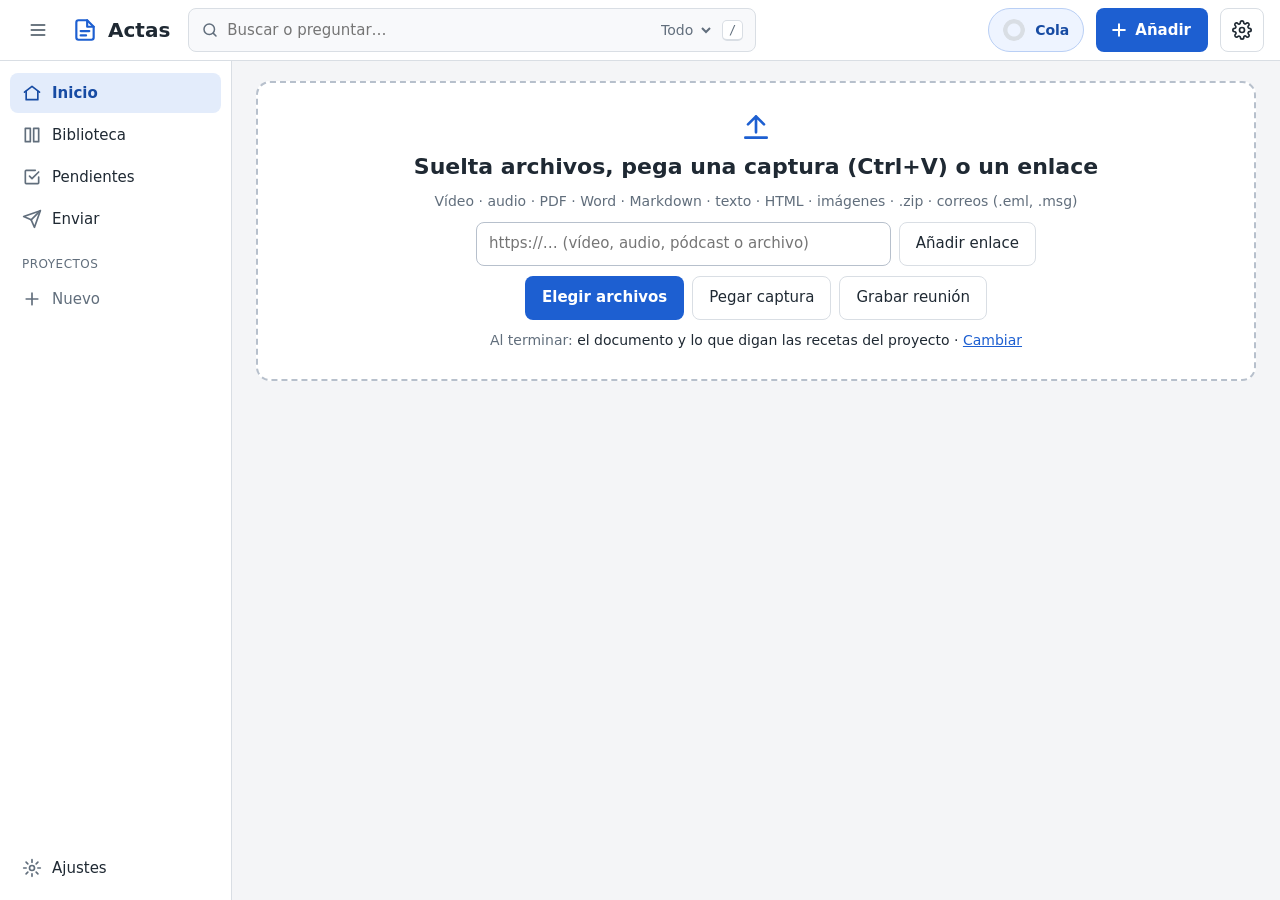
==== commit 0774db71: "feat(ui): movimiento, tema y deshacer (ronda 1 de diseño) - Tokens de movimiento M3, transiciones de" ====
--- a/static/index.html
+++ b/static/index.html
@@ -5,6 +5,8 @@
 <meta name="viewport" content="width=device-width, initial-scale=1">
 <title>Actas</title>
 <link rel="icon" href="data:,">
+<!-- apariencia antes del primer pintado (espejo local de /api/ajustes: tema, densidad, animaciones) -->
+<script>try{const a=JSON.parse(localStorage.getItem("apariencia"))||{},h=document.documentElement;if(a.tema&&a.tema!=="auto")h.dataset.tema=a.tema;h.dataset.densidad=a.densidad||"comoda";h.dataset.anim=a.animaciones||"completas"}catch(e){}</script>
 <link rel="stylesheet" href="app.css">
 <link rel="stylesheet" href="vistas-requisitos.css">
 <link rel="stylesheet" href="vistas-historias.css">
@@ -28,7 +30,7 @@
   <span class="grow"></span>
   <button class="pill" id="b-cola" aria-controls="v-cola"><span class="qring" aria-hidden="true"></span><span><strong>Cola</strong><span class="t2" id="cola-txt"></span></span></button>
   <button class="btn sec" id="b-importar" title="Abrir un documento exportado (.zip)" hidden>Importar</button>
-  <button class="btn pri" id="nueva">+ Añadir</button>
+  <button class="btn pri" id="nueva" aria-keyshortcuts="n" title="Añadir (N)"><svg width="20" height="20" viewBox="0 0 24 24" fill="none" stroke="currentColor" stroke-width="2.4" stroke-linecap="round" aria-hidden="true"><path d="M12 5v14M5 12h14"/></svg><span class="fab-t" id="nueva-t">Añadir</span></button>
   <button class="btn sec ic" id="b-ajustes" aria-label="Ajustes" title="Ajustes">
     <svg width="20" height="20" viewBox="0 0 24 24" fill="none" stroke="currentColor" stroke-width="2" stroke-linecap="round" stroke-linejoin="round" aria-hidden="true"><circle cx="12" cy="12" r="3"/><path d="M19.4 15a1.7 1.7 0 0 0 .3 1.8l.1.1a2 2 0 1 1-2.8 2.8l-.1-.1a1.7 1.7 0 0 0-1.8-.3 1.7 1.7 0 0 0-1 1.5V21a2 2 0 1 1-4 0v-.1a1.7 1.7 0 0 0-1.1-1.5 1.7 1.7 0 0 0-1.8.3l-.1.1a2 2 0 1 1-2.8-2.8l.1-.1a1.7 1.7 0 0 0 .3-1.8 1.7 1.7 0 0 0-1.5-1H3a2 2 0 1 1 0-4h.1a1.7 1.7 0 0 0 1.5-1.1 1.7 1.7 0 0 0-.3-1.8l-.1-.1a2 2 0 1 1 2.8-2.8l.1.1a1.7 1.7 0 0 0 1.8.3H9a1.7 1.7 0 0 0 1-1.5V3a2 2 0 1 1 4 0v.1a1.7 1.7 0 0 0 1 1.5 1.7 1.7 0 0 0 1.8-.3l.1-.1a2 2 0 1 1 2.8 2.8l-.1.1a1.7 1.7 0 0 0-.3 1.8V9a1.7 1.7 0 0 0 1.5 1H21a2 2 0 1 1 0 4h-.1a1.7 1.7 0 0 0-1.5 1z"/></svg></button>
 </div></header>
@@ -49,6 +51,7 @@
           <div class="row wrap hd-acc"><button type="button" class="pri" id="h-elegir">Elegir archivos</button><button type="button" class="sec" id="h-pegar">Pegar captura</button><button type="button" class="sec" id="h-grabar">Grabar reunión</button></div>
           <p class="hd-rec" id="h-receta"></p>
         </section>
+        <section class="sug" id="h-sug" aria-label="Sugerencias"></section>
         <nav class="flujo" id="h-flujo" aria-label="Flujo: añadir, procesar, revisar, enviar"></nav>
         <div class="h-fila">
           <section class="box" id="h-cont" hidden aria-labelledby="h-cont-t"><div class="sec-h"><h2 id="h-cont-t">Continúa</h2><a href="#/biblioteca">Ver biblioteca</a></div><div class="h-cl" id="h-cont-l"></div></section>
@@ -83,9 +86,8 @@
 
   <!-- ===== Biblioteca ===== -->
   <section id="v-bib" class="page" hidden aria-labelledby="bib-t">
-    <div class="sec-h bib-h"><h1 id="bib-t">Biblioteca</h1><span class="muted" id="bib-n"></span></div>
+    <div class="sec-h bib-h" id="bib-h"><h1 id="bib-t">Biblioteca</h1><span class="muted" id="bib-n"></span><div class="bib-bulk" id="bib-bulk" hidden role="region" aria-label="Acciones con la selección"></div></div>
     <div class="bib-f" id="bib-f"></div>
-    <div class="bib-bulk" id="bib-bulk" hidden role="region" aria-label="Acciones con la selección"></div>
     <div class="bib-g"><div class="tabla bib-l"><table><thead><tr><th scope="col"><input type="checkbox" id="bib-all" aria-label="Seleccionar todo"></th><th scope="col">Documento</th><th scope="col">Tipo</th><th scope="col">Proyecto</th><th scope="col">Fecha</th><th scope="col">Estado</th></tr></thead><tbody id="bib-tb"></tbody></table><div class="vacio" id="bib-v" hidden></div></div>
       <aside class="bib-p box" id="bib-p" aria-label="Vista previa" aria-live="polite"><p class="muted">Elige un documento para ver su resumen y sus acciones.</p></aside></div>
   </section>
--- a/static/app.css
+++ b/static/app.css
@@ -1,12 +1,10 @@
-/* Actas — tokens y componentes (diseño: design/*.dc.html). Claro/oscuro con prefers-color-scheme. */
-:root{--bg:#f4f5f7;--bg2:#f8f9fb;--card:#fff;--ink:#1f2933;--ink2:#3e4c59;--mut:#616e7c;--line:#d9dee4;--line2:#e6e9ee;--inp:#b7c0cc;
- --acc:#1d5fd1;--acc-d:#174ba3;--acc-s:#eef4ff;--acc-s2:#e3ecfb;--acc-ln:#b9cff5;--on-acc:#fff;--err:#b42318;--err-s:#fef3f2;--warn:#8a5a00;--warn-s:#fffbea;--warn-ln:#f0d77a;
- --ok:#155d33;--ok-s:#dcefe3;--err-ln:#f3b8b2;--wb:#fde68a;--wbt:#5c3d00;--r:8px;--r2:12px;--r3:10px;--focus:#8db4f5;--shadow:0 8px 30px rgba(15,23,42,.18);
- --s1:4px;--s2:8px;--s3:12px;--s4:16px;--s5:24px;--s6:32px;  /* escala de espaciado (huecos, rellenos, márgenes) de las vistas del registro */
- font:15px/1.5 system-ui,-apple-system,"Segoe UI",Roboto,"Helvetica Neue",Arial,sans-serif;color:var(--ink);color-scheme:light dark}
-@media(prefers-color-scheme:dark){:root{--bg:#14171c;--bg2:#1a1f26;--card:#1d222a;--ink:#e6e9ee;--ink2:#c5ccd5;--mut:#9aa5b1;--line:#333b46;--line2:#2a313a;--inp:#4a5565;
- --acc:#6ea3ff;--acc-d:#8db4f5;--acc-s:#1b2a45;--acc-s2:#22324f;--acc-ln:#2f4a7a;--on-acc:#0b1220;--err:#ff8a80;--err-s:#3a1c1a;--warn:#f0c36a;--warn-s:#2e2713;--warn-ln:#5a4a1c;
- --ok:#7fd6a2;--ok-s:#173325;--err-ln:#6b2b27;--wb:#4a3b12;--wbt:#f6d98a;--focus:#4d78c4;--shadow:0 8px 30px rgba(0,0,0,.5)}}
+/* Actas — tokens y componentes (diseño: design/*.dc.html). Claro/oscuro: tokens light-dark(); html[data-tema=claro|oscuro] fija color-scheme, sin atributo = sistema. */
+:root{--bg:light-dark(#f4f5f7,#14171c);--bg2:light-dark(#f8f9fb,#1a1f26);--card:light-dark(#fff,#1d222a);--ink:light-dark(#1f2933,#e6e9ee);--ink2:light-dark(#3e4c59,#c5ccd5);--mut:light-dark(#616e7c,#9aa5b1);--line:light-dark(#d9dee4,#333b46);--line2:light-dark(#e6e9ee,#2a313a);--inp:light-dark(#b7c0cc,#4a5565);
+ --acc:light-dark(#1d5fd1,#6ea3ff);--acc-d:light-dark(#174ba3,#8db4f5);--acc-s:light-dark(#eef4ff,#1b2a45);--acc-s2:light-dark(#e3ecfb,#22324f);--acc-ln:light-dark(#b9cff5,#2f4a7a);--on-acc:light-dark(#fff,#0b1220);--err:light-dark(#b42318,#ff8a80);--err-s:light-dark(#fef3f2,#3a1c1a);--warn:light-dark(#8a5a00,#f0c36a);--warn-s:light-dark(#fffbea,#2e2713);--warn-ln:light-dark(#f0d77a,#5a4a1c);
+ --ok:light-dark(#155d33,#7fd6a2);--ok-s:light-dark(#dcefe3,#173325);--err-ln:light-dark(#f3b8b2,#6b2b27);--wb:light-dark(#fde68a,#4a3b12);--wbt:light-dark(#5c3d00,#f6d98a);--r:8px;--r2:12px;--r3:10px;--focus:light-dark(#8db4f5,#4d78c4);--shadow:0 8px 30px light-dark(rgba(15,23,42,.18),rgba(0,0,0,.5));
+ --s1:4px;--s2:8px;--s3:12px;--s4:16px;--s5:24px;--s6:32px;--ctl:44px;  /* escala de espaciado (huecos, rellenos, márgenes) de las vistas del registro */
+ font:15px/1.5 system-ui,-apple-system,"Segoe UI",Roboto,"Helvetica Neue",Arial,sans-serif;color:var(--ink);color-scheme:light dark;--acc-t:light-dark(var(--acc-d),var(--acc))}
+:root[data-tema=claro]{color-scheme:light}:root[data-tema=oscuro]{color-scheme:dark}
 *{box-sizing:border-box}
 body{margin:0;background:var(--bg);color:var(--ink)}
 h1{font-size:24px;margin:0;line-height:1.25}h2{font-size:18px;margin:0 0 12px}h3{font-size:15px;margin:20px 0 8px}h4{font-size:14px;margin:14px 0 6px}
@@ -30,18 +28,18 @@
 .top-in .grow{flex:1 1 0}
 .logo:hover{color:var(--ink)}.logo svg{stroke:var(--acc)}
 .pill{display:inline-flex;align-items:center;gap:10px;min-height:44px;padding:0 14px;background:var(--acc-s);border:1px solid var(--acc-ln);color:var(--acc-d);border-radius:22px;font:inherit;font-size:14px;cursor:pointer}
-@media(prefers-color-scheme:dark){.pill{color:var(--acc)}}
+.pill{color:var(--acc-t)}
 .pill .mini{display:inline-block;width:40px;height:6px;border-radius:3px;background:var(--acc-ln);overflow:hidden}.pill .mini i{display:block;height:100%;background:var(--acc)}
 
 /* botones y campos */
-button,.btn{font:inherit;min-height:44px;border-radius:var(--r);padding:0 16px;cursor:pointer;border:1px solid transparent;text-decoration:none;display:inline-flex;align-items:center;justify-content:center;gap:6px;white-space:nowrap;color:inherit}
+button,.btn{font:inherit;min-height:var(--ctl);border-radius:var(--r);padding:0 16px;cursor:pointer;border:1px solid transparent;text-decoration:none;display:inline-flex;align-items:center;justify-content:center;gap:6px;white-space:nowrap;color:inherit}
 .pri{background:var(--acc);color:var(--on-acc);font-weight:600}.pri:hover{background:var(--acc-d);color:var(--on-acc)}
 .sec{background:var(--card);color:var(--ink);border-color:var(--line)}.sec:hover{background:var(--acc-s);color:var(--ink)}
 .dng{color:var(--err)}
 .sm{min-height:36px;padding:0 12px;font-size:14px}
 button:disabled,.sec:disabled{opacity:.5;cursor:default}
 .link{background:none;border:0;min-height:36px;padding:0 2px;color:var(--acc);text-decoration:underline;font-size:14px}
-input:not([type=checkbox]):not([type=radio]):not([type=range]):not([type=file]),select,textarea{width:100%;min-height:44px;padding:8px 12px;border:1px solid var(--inp);border-radius:var(--r);font:inherit;background:var(--card);color:var(--ink)}
+input:not([type=checkbox]):not([type=radio]):not([type=range]):not([type=file]),select,textarea{width:100%;min-height:var(--ctl);padding:8px 12px;border:1px solid var(--inp);border-radius:var(--r);font:inherit;background:var(--card);color:var(--ink)}
 input[readonly]{background:var(--bg2)}
 textarea{min-height:5.5em;resize:vertical}
 input[type=checkbox],input[type=radio]{width:20px;height:20px;flex:none;accent-color:var(--acc);margin:0}
@@ -59,7 +57,7 @@
 .aviso.w{background:var(--warn-s);border-color:var(--warn-ln)}
 .badge{display:inline-block;font-size:13px;border:0;border-radius:10px;padding:3px 8px;white-space:nowrap;background:var(--line2);color:var(--ink2);font-weight:400}
 .badge.ok{background:var(--ok-s);color:var(--ok);border-color:transparent}.badge.w{background:var(--wb);color:var(--wbt)}.badge.no{background:var(--err-s);color:var(--err);border-color:transparent}.badge.acc{background:var(--acc-s);color:var(--acc-d);box-shadow:inset 0 0 0 1px var(--acc-ln)}
-@media(prefers-color-scheme:dark){.badge.acc{color:var(--acc)}}
+.badge.acc{color:var(--acc-t)}
 
 /* tarjetas y páginas */
 .page{max-width:1180px;margin:0 auto;padding:20px 24px 48px}
@@ -86,7 +84,7 @@
 .nav{width:100%;min-height:42px;display:flex;justify-content:space-between;align-items:center;gap:8px;background:none;border:0;border-radius:var(--r);padding:0 12px;text-align:left;color:var(--ink);font-weight:400;text-decoration:none;justify-content:space-between}
 .nav span:first-child{overflow:hidden;text-overflow:ellipsis;white-space:nowrap}
 .nav:hover{background:var(--acc-s);color:var(--ink)}.nav[aria-current=page]{background:var(--acc-s2);color:var(--acc-d);font-weight:600}
-@media(prefers-color-scheme:dark){.nav[aria-current=page]{color:var(--acc)}}
+.nav[aria-current=page]{color:var(--acc-t)}
 .nav .c{color:var(--mut);font-weight:400}.nav .c.a{color:var(--acc);font-weight:600}.nav.m{color:var(--mut)}
 #contenido{flex:999 1 640px;min-width:0;display:flex;flex-direction:column;gap:24px}#contenido>:empty{display:none}#proys-w{display:flex;flex-direction:column;gap:12px}#h-inicio{display:flex;flex-direction:column;gap:24px}#h-inicio>:empty{display:none}#rev-l{display:flex;flex-direction:column;gap:12px}#rev-l:empty{display:none}.rev .en-proc:empty{display:none}
 .sec-h{display:flex;justify-content:space-between;align-items:center;gap:8px;margin:0}.sec-h h2{margin:0}.sec-h a{font-size:14px}
@@ -204,12 +202,10 @@
 
 .resp h3{margin:0 0 10px;font-size:16px}.resp p{margin:8px 0}
 a.ts{display:inline-block;font-variant-numeric:tabular-nums;font-size:13px;font-weight:600;background:var(--acc-s);color:var(--acc-d);padding:1px 7px;border-radius:5px;text-decoration:none;margin-right:4px}
-@media(prefers-color-scheme:dark){a.ts{color:var(--acc)}}
+a.ts{color:var(--acc-t)}
 a.ts:hover{text-decoration:underline}
 details{margin:4px 0;color:var(--mut)}summary{cursor:pointer;font-size:13px;min-height:28px}
 blockquote{margin:6px 0;padding-left:12px;border-left:3px solid var(--line);color:var(--ink)}blockquote span.o{opacity:.55}
-#toast{position:fixed;left:50%;bottom:24px;transform:translateX(-50%);background:var(--ink);color:var(--bg);padding:10px 18px;border-radius:var(--r);z-index:30;max-width:90vw}
-#toast .link{color:inherit;font-weight:600;min-height:0;font-size:inherit}
 /* fusionar (registro.js): vista previa, «Fusiona N» y separar */
 .reg-fus-cols{display:grid;grid-template-columns:repeat(auto-fit,minmax(220px,1fr));gap:12px}
 .reg-fus-it{display:flex;flex-direction:column;gap:6px;border:2px solid var(--line);border-radius:var(--r);padding:12px;cursor:pointer;background:var(--card)}
@@ -394,7 +390,7 @@
 .doc-i a:hover{background:var(--acc-s)}.doc-i a[aria-current=true]{background:var(--acc-s2);color:var(--acc-d);font-weight:600}.doc-i .c{color:var(--mut);font-weight:400}
 .doc-n{font-size:13px;color:var(--mut);padding:14px 10px 0;margin:0;line-height:1.45}.doc-n .ts{font-size:12px;background:var(--acc-s);color:var(--acc-d);padding:1px 6px;border-radius:4px;font-variant-numeric:tabular-nums}
 .doc-m{flex:1 1 0;min-width:0;display:flex;flex-direction:column;gap:12px}
-@media(prefers-color-scheme:dark){.doc-i a[aria-current=true],.doc-n .ts{color:var(--acc)}.dud-b .sec{border-color:var(--warn-ln)}}
+.doc-i a[aria-current=true],.doc-n .ts{color:var(--acc-t)}.dud-b .sec{border-color:light-dark(#c9a227,var(--warn-ln))}
 @media(max-width:1000px){.doc-i{display:none}}
 
 /* documento · preguntar (design/DocPreguntar.dc.html) */
@@ -517,7 +513,7 @@
 .bib-h{margin-bottom:12px}.bib-f{display:flex;flex-direction:column;gap:10px;margin-bottom:12px}.bib-f select,.bib-f input{width:auto;min-width:160px}
 .fchip{min-height:36px;padding:0 14px;border-radius:18px;border:1px solid var(--line);background:var(--card);font-size:14px}.fchip i{font-style:normal;color:var(--mut)}
 .fchip[aria-pressed=true]{background:var(--acc-s2);border-color:var(--acc-ln);color:var(--acc-d);font-weight:600}
-.bib-bulk{display:flex;gap:10px;align-items:center;flex-wrap:wrap;padding:10px 14px;border:1px solid var(--acc-ln);background:var(--acc-s);border-radius:var(--r);margin-bottom:12px;position:sticky;top:70px;z-index:3}
+.bib-bulk{display:flex;gap:10px;align-items:center;flex-wrap:wrap;padding:10px 14px;border:1px solid var(--acc-ln);background:var(--acc-s);border-radius:var(--r);flex:1;min-width:0;margin:0;animation:m-ctx var(--dur-m2) var(--ease-emph-decel)}
 .bib-g{display:grid;grid-template-columns:minmax(0,1fr) 380px;gap:16px;align-items:start}.bib-l table{min-width:560px}.bib-l td:first-child,.bib-l th:first-child{width:52px;padding-right:0}
 .tabla tr.on td{background:var(--acc-s2)}.bib-p{position:sticky;top:80px}.bib-p h2{overflow-wrap:anywhere}.bib-res h3{margin:12px 0 4px}.bib-res ul{padding-left:20px;margin:0}
 /* Pendientes */
@@ -565,3 +561,71 @@
 }
 @media(max-width:700px){.bib-l td:first-child{flex-basis:auto!important}}
 @media(max-width:560px){.top-in .logo{display:none}.pill strong{display:none}dialog.sheet{max-width:100vw;max-height:100vh;height:100%;border-radius:0}#form{max-height:100vh}.h-fila{grid-template-columns:minmax(0,1fr)}}
+
+/* ===== R1 (UI-RONDAS.md): movimiento, apariencia (tema · densidad · animaciones), snackbar, sugerencias, barra contextual, «+ Añadir» ===== */
+:root{--ease-standard:cubic-bezier(.2,0,0,1);--ease-emph-decel:cubic-bezier(.05,.7,.1,1);--ease-emph-accel:cubic-bezier(.3,0,.8,.15);
+ --dur-s2:100ms;--dur-s4:200ms;--dur-m2:300ms;--dur-m4:400ms;--dur-l1:450ms;--spring-fast:linear(0,.55 12%,1.08 28%,.98 45%,1.01 62%,1);  /* spring: solo posición/tamaño */
+ --mv:1}  /* --mv: 1 = desplazamiento/escala; 0 = solo opacidad (animaciones reducidas o el sistema pide menos movimiento) */
+:root[data-anim=reducidas]{--mv:0}:root[data-anim=reducidas] *{transition:none!important}
+@media(prefers-reduced-motion:reduce){:root{--mv:0}}
+:root[data-anim=no] *,:root[data-anim=no] *::before,:root[data-anim=no] *::after,:root[data-anim=no] ::backdrop{animation:none!important;transition:none!important}
+:root[data-densidad=compacta]{--s1:3px;--s2:6px;--s3:8px;--s4:12px;--s5:16px;--s6:24px;--ctl:36px;font-size:14px}
+:root[data-densidad=compacta] :is(.card,.box){padding:14px}:root[data-densidad=compacta] :is(.page,#v-home){padding-top:14px}
+:root[data-densidad=compacta] :is(.tabla,.tbl) :is(td,th){padding-top:5px;padding-bottom:5px}:root[data-densidad=compacta] .h-ci{min-height:46px;padding:6px 10px}
+@keyframes m-in{from{opacity:0;transform:translateY(calc(var(--mv)*8px))}}
+@keyframes m-fade{from{opacity:0}}
+@keyframes m-out{to{opacity:0}}
+@keyframes m-ft{from{opacity:0;transform:scale(calc(1 - var(--mv)*.08))}}
+@keyframes m-ax-d{from{opacity:0;transform:translateX(calc(var(--mv)*30px))}}
+@keyframes m-ax-i{from{opacity:0;transform:translateX(calc(var(--mv)*-30px))}}
+@keyframes m-dlg{from{opacity:0;transform:translateY(calc(var(--mv)*24px)) scale(calc(1 - var(--mv)*.03))}}
+@keyframes m-up{from{opacity:0;transform:translateY(calc(var(--mv)*24px))}}
+@keyframes m-dn{to{opacity:0;transform:translateY(calc(var(--mv)*24px))}}
+@keyframes m-ctx{from{opacity:0;transform:translateY(calc(var(--mv)*-8px))}}
+@keyframes m-chk{from{transform:scale(calc(1 - var(--mv)*.3))}}
+@keyframes m-sk{50%{opacity:.4}}
+/* rutas: fade-through (View Transitions; sin ellas, solo la entrada) — el marco no se mueve */
+html.vt main{view-transition-name:main}
+::view-transition-old(root),::view-transition-new(root),::view-transition-group(main){animation:none}
+::view-transition-old(main){animation:m-out 90ms var(--ease-emph-accel) both}
+::view-transition-new(main){animation:m-ft 210ms var(--ease-emph-decel) 90ms both}
+main.m-ft{animation:m-ft 210ms var(--ease-emph-decel)}
+/* pestañas: eje X con dirección */
+.ax-d{animation:m-ax-d var(--dur-m2) var(--ease-emph-decel)}.ax-i{animation:m-ax-i var(--dur-m2) var(--ease-emph-decel)}
+/* diálogos y hojas: entran desacelerando, salen acelerando */
+dialog[open]{animation:m-dlg var(--dur-m2) var(--ease-emph-decel)}dialog[open]::backdrop{animation:m-fade var(--dur-m2) linear}
+@supports (overlay:auto){
+ dialog{transition:opacity var(--dur-s4) var(--ease-emph-accel),transform var(--dur-s4) var(--ease-emph-accel),overlay var(--dur-s4) allow-discrete,display var(--dur-s4) allow-discrete}
+ dialog:not([open]){opacity:0;transform:translateY(calc(var(--mv)*16px))}
+ dialog::backdrop{transition:opacity var(--dur-s4) linear,overlay var(--dur-s4) allow-discrete,display var(--dur-s4) allow-discrete}dialog:not([open])::backdrop{opacity:0}}
+/* listas: entrada escalonada (30 ms × i, máx. 8) */
+.stg>*{animation:m-in var(--dur-m2) var(--ease-emph-decel) both;animation-delay:calc(var(--i,8)*30ms*var(--mv))}
+.stg>:nth-child(1){--i:0}.stg>:nth-child(2){--i:1}.stg>:nth-child(3){--i:2}.stg>:nth-child(4){--i:3}.stg>:nth-child(5){--i:4}.stg>:nth-child(6){--i:5}.stg>:nth-child(7){--i:6}.stg>:nth-child(8){--i:7}
+/* esqueletos: mismo hueco que el contenido, sin saltos */
+.sk{display:block;height:14px;border-radius:6px;background:var(--line2);animation:m-sk 1.2s ease-in-out infinite}.sk+.sk{margin-top:8px}.sk.w6{width:60%}.sk.w4{width:40%}
+.sk-n{display:inline-block;width:2.2ch;height:28px;vertical-align:middle}.sk-r td{padding-top:14px;padding-bottom:14px}.sk-c{min-height:92px;border:1px solid var(--line2);border-radius:var(--r2);padding:16px;background:var(--card)}
+/* micro-interacciones: pulsar, marcar, levantar tarjetas (el anillo de foco se mantiene) */
+:is(.pri,.sec,.gh,.fchip,.chip,.goal,.pill,.fl,.h-ci,.proy,.sug-c){transition:transform var(--dur-s2) var(--ease-standard)}
+:is(.pri,.sec,.gh,.fchip,.chip,.goal,.pill):not(:disabled):active{transform:scale(.97)}
+:is(.fl,.h-ci,.proy,.goal):hover{transform:translateY(calc(var(--mv)*-2px))}:is(.fl,.h-ci,.proy,.goal):active{transform:scale(.98)}
+input[type=checkbox]:checked{animation:m-chk var(--dur-s4) var(--spring-fast)}
+/* snackbar (aviso): abajo, 6 s con acción, pausa con el ratón o el foco */
+#toast{position:fixed;inset:auto 0 24px;margin:0 auto;width:max-content;max-width:min(600px,calc(100vw - 32px));height:auto;display:flex;align-items:center;gap:8px;min-height:48px;padding:6px 8px 6px 16px;
+ border:0;border-radius:var(--r);background:var(--ink);color:var(--bg);box-shadow:var(--shadow);z-index:60;overflow:visible;animation:m-up var(--dur-m2) var(--ease-emph-decel)}
+#toast[popover]:not(:popover-open),#toast[hidden]{display:none}#toast.fuera{animation:m-dn var(--dur-s4) var(--ease-emph-accel) forwards}
+#toast>span{padding:6px 8px 6px 0}#toast .link{color:light-dark(#8db4f5,#174ba3);font-weight:600;min-height:40px;padding:0 12px;text-decoration:none;border-radius:6px}#toast .link:hover{background:color-mix(in srgb,currentColor 14%,transparent)}
+/* «+ Añadir»: botón primario extendido que se contrae a icono al bajar en vistas largas */
+#nueva{gap:6px;padding:0 16px 0 12px;transition:transform var(--dur-s2) var(--ease-standard),gap var(--dur-m2) var(--ease-standard),padding var(--dur-m2) var(--ease-standard)}
+#nueva svg{flex:none}#nueva .fab-t{display:inline-block;overflow:hidden;max-width:14em;transition:max-width var(--dur-m2) var(--ease-standard),opacity var(--dur-s4) linear}
+body.scr #nueva{gap:0;padding:0 12px}body.scr #nueva .fab-t{max-width:0;opacity:0}
+/* Inicio: sugerencias descartables */
+.sug{display:grid;grid-template-columns:repeat(auto-fill,minmax(min(320px,100%),1fr));gap:12px}.sug:empty{display:none}
+.sug-c{display:flex;align-items:center;gap:8px;padding:8px 6px 8px 14px;background:var(--acc-s);border:1px solid var(--acc-ln);border-radius:var(--r2);min-height:60px}
+.sug-c.w{background:var(--warn-s);border-color:var(--warn-ln)}.sug-c .n{flex:1;min-width:0}.sug-c b{display:block;overflow-wrap:anywhere}.sug-c small{margin:0}
+/* Biblioteca: la selección sustituye al título por una barra contextual */
+.bib-h.sel{position:sticky;top:61px;z-index:4;background:var(--bg);padding:6px 0}.bib-h.sel>#bib-t,.bib-h.sel>#bib-n{display:none}
+/* Ajustes › Apariencia */
+.apar{display:grid;grid-template-columns:repeat(auto-fit,minmax(220px,1fr));gap:12px 20px}.apar .seg button{min-height:40px;flex:1 1 auto}.apar .seg{display:flex}
+@media(max-width:560px){#toast{bottom:16px}#nueva{gap:0;padding:0 12px}#nueva .fab-t{max-width:0;opacity:0}}
+.apar .lbl{font-weight:600;font-size:14px;margin-bottom:6px}.apar .seg button[aria-checked=true]{background:var(--acc);color:var(--on-acc);font-weight:600}
+.sug .sk-c{min-height:60px;padding:12px 16px}
--- a/static/vistas-requisitos.css
+++ b/static/vistas-requisitos.css
@@ -1,8 +1,6 @@
 /* Vista Requisitos (F4a). Tokens propios; contraste AA en claro y oscuro. */
-:root{--rq-must-b:#fde2e0;--rq-must-t:#8a1c13;--rq-should-b:#fde9cc;--rq-should-t:#74400a;--rq-could-b:#dcefe3;--rq-could-t:#155d33;--rq-wont-b:#e6e9ee;--rq-wont-t:#3e4c59;--rq-none-b:#eef0f3;--rq-none-t:#616e7c;
- --rq-borr-b:#eef0f3;--rq-borr-t:#3e4c59;--rq-val-b:#e3ecfb;--rq-val-t:#174ba3;--rq-apr-b:#dcefe3;--rq-apr-t:#155d33;--rq-rech-b:#fef3f2;--rq-rech-t:#b42318;--rq-impl-b:#ece3fb;--rq-impl-t:#5b2aa6}
-@media(prefers-color-scheme:dark){:root{--rq-must-b:#4a1f1c;--rq-must-t:#ffb4ab;--rq-should-b:#4a3412;--rq-should-t:#f6c97a;--rq-could-b:#173325;--rq-could-t:#7fd6a2;--rq-wont-b:#2a313a;--rq-wont-t:#c5ccd5;--rq-none-b:#262c35;--rq-none-t:#9aa5b1;
- --rq-borr-b:#2a313a;--rq-borr-t:#c5ccd5;--rq-val-b:#22324f;--rq-val-t:#8db4f5;--rq-apr-b:#173325;--rq-apr-t:#7fd6a2;--rq-rech-b:#3a1c1a;--rq-rech-t:#ff8a80;--rq-impl-b:#2c2147;--rq-impl-t:#c9b0ff}}
+:root{--rq-must-b:light-dark(#fde2e0,#4a1f1c);--rq-must-t:light-dark(#8a1c13,#ffb4ab);--rq-should-b:light-dark(#fde9cc,#4a3412);--rq-should-t:light-dark(#74400a,#f6c97a);--rq-could-b:light-dark(#dcefe3,#173325);--rq-could-t:light-dark(#155d33,#7fd6a2);--rq-wont-b:light-dark(#e6e9ee,#2a313a);--rq-wont-t:light-dark(#3e4c59,#c5ccd5);--rq-none-b:light-dark(#eef0f3,#262c35);--rq-none-t:light-dark(#616e7c,#9aa5b1);
+ --rq-borr-b:light-dark(#eef0f3,#2a313a);--rq-borr-t:light-dark(#3e4c59,#c5ccd5);--rq-val-b:light-dark(#e3ecfb,#22324f);--rq-val-t:light-dark(#174ba3,#8db4f5);--rq-apr-b:light-dark(#dcefe3,#173325);--rq-apr-t:light-dark(#155d33,#7fd6a2);--rq-rech-b:light-dark(#fef3f2,#3a1c1a);--rq-rech-t:light-dark(#b42318,#ff8a80);--rq-impl-b:light-dark(#ece3fb,#2c2147);--rq-impl-t:light-dark(#5b2aa6,#c9b0ff)}
 .rq-p-must{background:var(--rq-must-b);color:var(--rq-must-t)}.rq-p-should{background:var(--rq-should-b);color:var(--rq-should-t)}.rq-p-could{background:var(--rq-could-b);color:var(--rq-could-t)}
 .rq-p-wont{background:var(--rq-wont-b);color:var(--rq-wont-t)}.rq-p-ninguna{background:var(--rq-none-b);color:var(--rq-none-t)}
 .rq-e-borrador{background:var(--rq-borr-b);color:var(--rq-borr-t)}.rq-e-validado{background:var(--rq-val-b);color:var(--rq-val-t)}.rq-e-aprobado{background:var(--rq-apr-b);color:var(--rq-apr-t)}
--- a/static/vistas-historias.css
+++ b/static/vistas-historias.css
@@ -9,7 +9,7 @@
 .hu-card.prop{border-left:4px solid var(--acc)}
 .hu-top{display:flex;gap:6px;align-items:center;flex-wrap:wrap}
 .hu-ep{background:var(--acc-s2);color:var(--acc-d);border-radius:10px;padding:2px 8px;font-size:12px;font-weight:600}
-@media(prefers-color-scheme:dark){.hu-ep{color:var(--acc)}}
+.hu-ep{color:var(--acc-t)}
 .hu-pts{background:var(--line2);color:var(--ink2);border-radius:10px;padding:2px 8px;font-size:12px;font-weight:600}
 .hu-txt{display:flex;flex-direction:column;gap:2px;font-size:14px;line-height:1.35;color:var(--ink)}.hu-txt i{color:var(--mut);font-style:normal;font-weight:600}
 .hu-pie{display:flex;gap:6px;flex-wrap:wrap;align-items:center}.hu-der-c{color:var(--warn);font-weight:600}
--- a/static/vistas-interesados.css
+++ b/static/vistas-interesados.css
@@ -1,6 +1,5 @@
 /* Estilos de la vista «interesados» (cargada por static/interesados.js). Espaciado: escala --s1..--s6 de app.css. */
-.int{--q-gc:#e3edfb;--q-ms:#fbf1dc;--q-mi:#e2f2e8;--q-mon:#eef0f3;--q-ln:#8a96a3;position:relative;display:flex;flex-direction:column;gap:var(--s3)}
-@media(prefers-color-scheme:dark){.int{--q-gc:#1c2a3f;--q-ms:#2f2918;--q-mi:#19301f;--q-mon:#22262d;--q-ln:#6b7785}}
+.int{--q-gc:light-dark(#e3edfb,#1c2a3f);--q-ms:light-dark(#fbf1dc,#2f2918);--q-mi:light-dark(#e2f2e8,#19301f);--q-mon:light-dark(#eef0f3,#22262d);--q-ln:light-dark(#8a96a3,#6b7785);position:relative;display:flex;flex-direction:column;gap:var(--s3)}
 .int-head{display:flex;align-items:center;gap:var(--s2);flex-wrap:wrap}.int-head .sec-h{margin-right:auto}.int-head input[type=text]{min-height:40px;flex:0 1 220px;min-width:140px}
 .int-sum{list-style:none;cursor:pointer;min-height:40px;display:inline-flex;align-items:center;padding:0 var(--s4);border:1px solid var(--inp);border-radius:var(--r);background:var(--card)}.int-sum::-webkit-details-marker{display:none}
 .int-menu{position:relative}.int-pop{position:absolute;right:0;top:100%;z-index:20;margin-top:var(--s1);min-width:240px;padding:var(--s3);background:var(--card);border:1px solid var(--line);border-radius:var(--r2);box-shadow:var(--shadow)}
--- a/static/vistas-enviar.css
+++ b/static/vistas-enviar.css
@@ -53,5 +53,33 @@
 .desc-msg{min-height:1.4em;margin-top:var(--s2);font-size:14px}
 .desc-omit{margin-top:var(--s2);color:var(--warn)}
 .desc-omit ul{margin:var(--s1) 0 0;padding-left:var(--s4)}
-@media(prefers-reduced-motion:no-preference){.env-chip{transition:background .12s,border-color .12s}}
+
 .env-ms{margin:var(--s2) 0}.env-code{font:700 32px/1.2 ui-monospace,monospace;letter-spacing:.15em;padding:var(--s3);background:var(--acc-s);border-radius:var(--r);text-align:center;user-select:all}
+
+/* presets */
+.env-pres{margin-bottom:var(--s3)}
+.env-pg{position:relative;display:inline-flex;gap:2px;align-items:center}
+.env-pre{display:inline-flex;align-items:center;gap:var(--s2)}
+.env-pre.ult:not([aria-pressed=true]){border-style:dashed;border-color:var(--acc)}
+.env-badge{font-size:11px;font-weight:500;padding:0 6px;border-radius:8px;background:var(--line2);color:var(--muted,var(--ink))}
+.env-badge.own{background:var(--acc-s);color:var(--acc-d)}
+.env-mb{min-width:36px;padding:0 var(--s2)}
+.env-pmenu{position:absolute;top:100%;left:0;z-index:5;min-width:190px;margin-top:var(--s1);padding:var(--s2);background:var(--card);border:1px solid var(--line);border-radius:var(--r);box-shadow:var(--shadow)}
+.env-mi{width:100%;justify-content:flex-start}
+.env-sum{display:block;color:var(--muted,var(--ink));margin-top:var(--s1)}
+.env-star{background:none;border:0;font-size:20px;cursor:pointer;color:var(--acc);min-width:36px;min-height:36px}
+.env-pers>summary{cursor:pointer;font-weight:600;padding:var(--s2) 0}
+.desc-p{display:block}
+@keyframes env-in{from{opacity:0;transform:translateY(8px)}}
+@keyframes env-fl{from{background:var(--acc-s);transform:scale(.985)}}
+@keyframes env-dlg-in{from{opacity:0;transform:translateY(12px) scale(.98)}}
+@keyframes env-dlg-out{to{opacity:0;transform:translateY(8px) scale(.98)}}
+@media(prefers-reduced-motion:no-preference){
+.env-chip{transition:background var(--dur-s4,.15s) var(--ease-standard,ease),border-color var(--dur-s4,.15s) var(--ease-standard,ease),transform var(--dur-s4,.15s) var(--ease-standard,ease)}
+.env-chip:active:not(:disabled){transform:scale(.96)}
+.env-grid>*,.env-ul>li{animation:env-in var(--dur-m2,.3s) var(--ease-emph-decel,ease-out) both;animation-delay:calc(var(--i,0)*30ms)}
+.env-pres .env-chips>*{animation:env-in var(--dur-m2,.3s) var(--ease-emph-decel,ease-out) both;animation-delay:calc(var(--i,0)*30ms)}
+.env-flash{animation:env-fl var(--dur-m2,.3s) var(--ease-emph-decel,ease-out)}
+.env-dlg[open]{animation:env-dlg-in var(--dur-m2,.3s) var(--ease-emph-decel,ease-out)}
+.env-dlg.saliendo{animation:env-dlg-out .16s var(--ease-standard,ease) forwards}
+.env-toast{animation:env-in var(--dur-m2,.3s) var(--ease-emph-decel,ease-out)}}
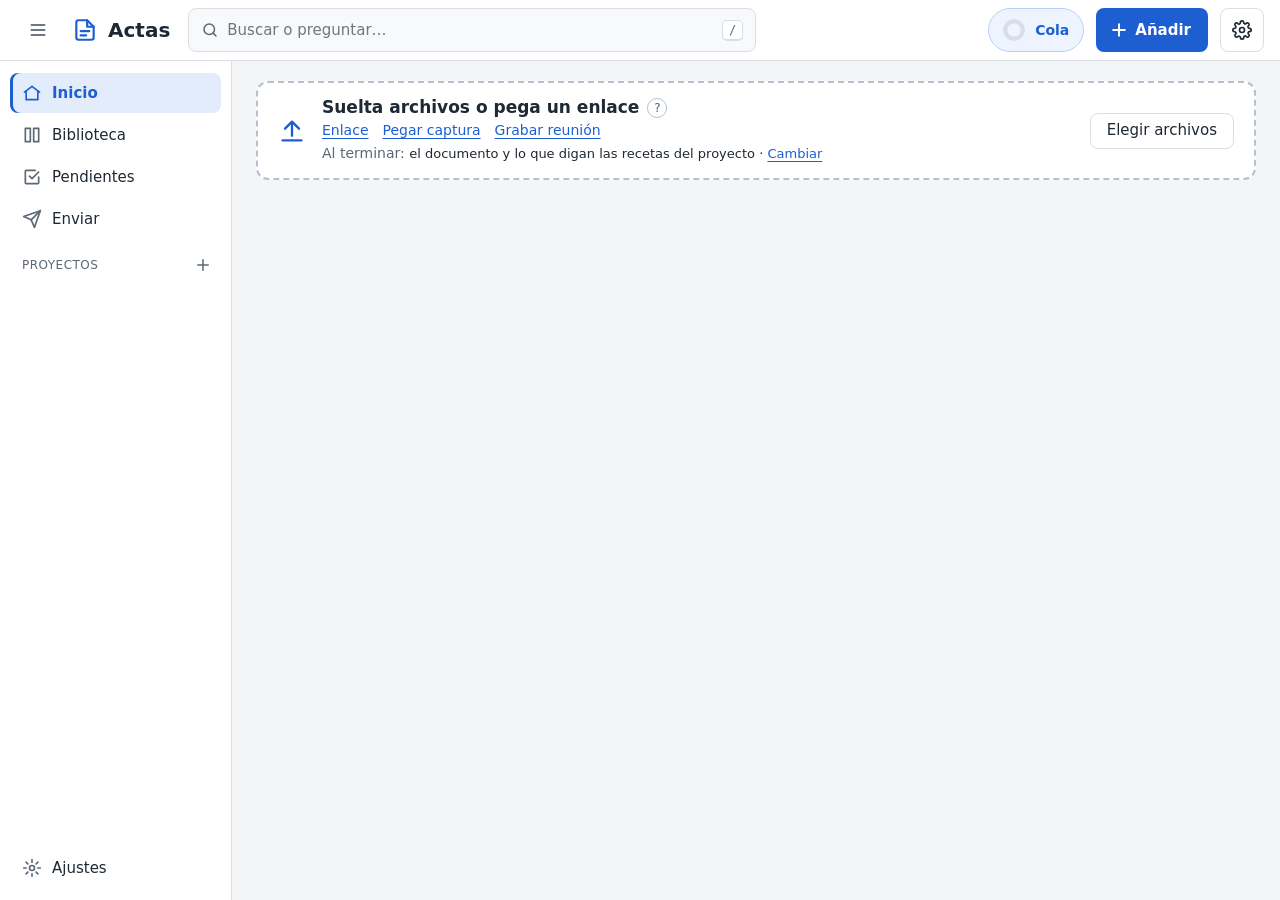
==== commit d9fa26fe: "feat(ui): ronda 2 — tokens unificados (radios, alturas, superficies, contraste ≥4,5:1), Documento co" ====
--- a/static/index.html
+++ b/static/index.html
@@ -14,6 +14,7 @@
 <link rel="stylesheet" href="vistas-decisiones.css">
 <link rel="stylesheet" href="vistas-informe.css">
 <link rel="stylesheet" href="vistas-enviar.css">
+<link rel="stylesheet" href="vistas-shell.css">
 </head>
 <body>
 <a class="skip" href="#main">Saltar al contenido</a>
@@ -22,13 +23,14 @@
     <svg width="20" height="20" viewBox="0 0 24 24" fill="none" stroke="currentColor" stroke-width="2" stroke-linecap="round" aria-hidden="true"><path d="M4 6h16M4 12h16M4 18h16"/></svg></button>
   <a href="#/" id="inicio" class="logo" aria-label="Actas, ir al inicio">
     <svg width="26" height="26" viewBox="0 0 24 24" fill="none" stroke-width="2" stroke-linecap="round" stroke-linejoin="round" aria-hidden="true"><path d="M14 3H6a2 2 0 0 0-2 2v14a2 2 0 0 0 2 2h12a2 2 0 0 0 2-2V9z"/><path d="M14 3v6h6"/><path d="M8 13h8M8 17h5"/></svg><span>Actas</span></a>
+  <button type="button" class="ic gh" id="omni-b" aria-controls="omni" aria-expanded="false" aria-label="Buscar" title="Buscar (/)"><svg width="20" height="20" viewBox="0 0 24 24" fill="none" stroke="currentColor" stroke-width="2" stroke-linecap="round" aria-hidden="true"><circle cx="11" cy="11" r="7"/><path d="M20 20l-3.5-3.5"/></svg></button>
   <form class="srch" id="omni" role="search" aria-label="Buscar o preguntar">
     <svg width="18" height="18" viewBox="0 0 24 24" fill="none" stroke-width="2" stroke-linecap="round" aria-hidden="true"><circle cx="11" cy="11" r="7"/><path d="M20 20l-3.5-3.5"/></svg>
     <label for="buscar" class="sr">Buscar o preguntar</label><input type="search" id="buscar" placeholder="Buscar o preguntar…" autocomplete="off" aria-keyshortcuts="/">
     <label for="omni-c" class="sr">Dónde buscar</label><select id="omni-c"><option value="">Todo</option></select>
     <kbd class="kbd" aria-hidden="true">/</kbd></form>
   <span class="grow"></span>
-  <button class="pill" id="b-cola" aria-controls="v-cola"><span class="qring" aria-hidden="true"></span><span><strong>Cola</strong><span class="t2" id="cola-txt"></span></span></button>
+  <button class="pill" id="b-cola" title="Cola de trabajos" aria-controls="v-cola"><span class="qring" aria-hidden="true"></span><span><strong>Cola</strong><span class="t2" id="cola-txt"></span></span></button>
   <button class="btn sec" id="b-importar" title="Abrir un documento exportado (.zip)" hidden>Importar</button>
   <button class="btn pri" id="nueva" aria-keyshortcuts="n" title="Añadir (N)"><svg width="20" height="20" viewBox="0 0 24 24" fill="none" stroke="currentColor" stroke-width="2.4" stroke-linecap="round" aria-hidden="true"><path d="M12 5v14M5 12h14"/></svg><span class="fab-t" id="nueva-t">Añadir</span></button>
   <button class="btn sec ic" id="b-ajustes" aria-label="Ajustes" title="Ajustes">
@@ -44,12 +46,14 @@
       <div id="h-inicio">
         <div class="head" id="h-head" hidden><h1 id="h-tit">Inicio</h1><p class="muted" id="h-sub"></p></div>
         <section class="hdrop" id="h-drop" aria-labelledby="h-drop-t">
-          <svg class="ico" width="32" height="32" viewBox="0 0 24 24" fill="none" stroke-width="2" stroke-linecap="round" stroke-linejoin="round" aria-hidden="true"><path d="M12 16V4M6 10l6-6 6 6"/><path d="M4 20h16"/></svg>
-          <h1 id="h-drop-t">Suelta archivos, pega una captura (Ctrl+V) o un enlace</h1>
-          <p class="muted">Vídeo · audio · PDF · Word · Markdown · texto · HTML · imágenes · .zip · correos (.eml, .msg)</p>
-          <form class="row wrap hd-enl" id="h-enl"><label for="h-enl-i" class="sr">Enlace</label><input id="h-enl-i" type="url" placeholder="https://… (vídeo, audio, pódcast o archivo)"><button class="sec">Añadir enlace</button></form>
-          <div class="row wrap hd-acc"><button type="button" class="pri" id="h-elegir">Elegir archivos</button><button type="button" class="sec" id="h-pegar">Pegar captura</button><button type="button" class="sec" id="h-grabar">Grabar reunión</button></div>
-          <p class="hd-rec" id="h-receta"></p>
+          <svg class="ico" width="28" height="28" viewBox="0 0 24 24" fill="none" stroke-width="2" stroke-linecap="round" stroke-linejoin="round" aria-hidden="true"><path d="M12 16V4M6 10l6-6 6 6"/><path d="M4 20h16"/></svg>
+          <div class="hd-m">
+            <div class="hd-tt"><h1 id="h-drop-t">Suelta archivos o pega un enlace</h1><button type="button" class="link hd-q" aria-label="Formatos admitidos: vídeo, audio, PDF, Word, Markdown, texto, HTML, imágenes, .zip y correos (.eml, .msg)" title="Vídeo · audio · PDF · Word · Markdown · texto · HTML · imágenes · .zip · correos (.eml, .msg)">?</button></div>
+            <div class="row wrap hd-acc"><button type="button" class="link" id="h-enl-b" aria-controls="h-enl" aria-expanded="false">Enlace</button><button type="button" class="link" id="h-pegar">Pegar captura</button><button type="button" class="link" id="h-grabar">Grabar reunión</button></div>
+            <p class="hd-rec" id="h-receta"></p>
+          </div>
+          <button type="button" class="sec" id="h-elegir">Elegir archivos</button>
+          <form class="row hd-enl" id="h-enl" hidden><label for="h-enl-i" class="sr">Enlace</label><input id="h-enl-i" type="url" placeholder="https://… (vídeo, audio, pódcast o archivo)"><button class="sec">Añadir enlace</button></form>
         </section>
         <section class="sug" id="h-sug" aria-label="Sugerencias"></section>
         <nav class="flujo" id="h-flujo" aria-label="Flujo: añadir, procesar, revisar, enviar"></nav>
@@ -88,12 +92,12 @@
   <section id="v-bib" class="page" hidden aria-labelledby="bib-t">
     <div class="sec-h bib-h" id="bib-h"><h1 id="bib-t">Biblioteca</h1><span class="muted" id="bib-n"></span><div class="bib-bulk" id="bib-bulk" hidden role="region" aria-label="Acciones con la selección"></div></div>
     <div class="bib-f" id="bib-f"></div>
-    <div class="bib-g"><div class="tabla bib-l"><table><thead><tr><th scope="col"><input type="checkbox" id="bib-all" aria-label="Seleccionar todo"></th><th scope="col">Documento</th><th scope="col">Tipo</th><th scope="col">Proyecto</th><th scope="col">Fecha</th><th scope="col">Estado</th></tr></thead><tbody id="bib-tb"></tbody></table><div class="vacio" id="bib-v" hidden></div></div>
-      <aside class="bib-p box" id="bib-p" aria-label="Vista previa" aria-live="polite"><p class="muted">Elige un documento para ver su resumen y sus acciones.</p></aside></div>
+    <div class="bib-g" id="bib-g"><div class="tabla bib-l"><table><thead><tr><th scope="col"><input type="checkbox" id="bib-all" aria-label="Seleccionar todo"></th><th scope="col">Documento</th><th scope="col">Tipo</th><th scope="col">Proyecto</th><th scope="col">Fecha</th><th scope="col">Estado</th></tr></thead><tbody id="bib-tb"></tbody></table><div class="vacio" id="bib-v" hidden></div></div>
+      <aside class="bib-p box" id="bib-p" aria-label="Vista previa" aria-live="polite" hidden><p class="muted">Elige un documento para ver su resumen y sus acciones.</p></aside></div>
   </section>
 
   <!-- ===== Pendientes (de todos los proyectos) ===== -->
-  <section id="v-pend" class="page" hidden aria-labelledby="pend-t"><div class="sec-h"><h1 id="pend-t">Pendientes</h1><span id="pend-f"></span></div><div id="pend-l" class="tabla"></div></section>
+  <section id="v-pend" class="page" hidden aria-labelledby="pend-t"><div class="sec-h"><h1 id="pend-t">Pendientes</h1><span id="pend-f"></span></div><div id="pend-l"></div></section>
 
   <!-- ===== Enviar (centro de salida, enviar.js) ===== -->
   <section id="v-enviar" class="page" hidden aria-labelledby="env-t"><h1 id="env-t" class="sr">Enviar</h1><div id="env-raiz"></div></section>
@@ -114,38 +118,42 @@
         <button type="button" class="sec qi" id="an-x" aria-label="Cerrar">&times;</button></div>
       <div class="sh-b">
         <section class="an-sec" id="f-fuente-c" aria-labelledby="an-h1">
-          <h2 class="an-h" id="an-h1">1 · Archivos, enlace o captura</h2>
+          <h2 class="an-h sr" id="an-h1">Archivos, enlace o captura</h2>
           <div id="f-fuente">
-            <div class="an-drop" id="drop"><div class="t" id="drop-t">Suelta aquí vídeo, audio, PDF, Word, Markdown, texto, imágenes, .zip o correos</div>
-              <div class="row wrap"><button type="button" class="pri" id="an-elegir">Elegir archivos</button>
-                <input type="file" id="an-file" multiple hidden accept="video/*,audio/*,.mp4,.mkv,.webm,.mov,.m4v,.avi,.mp3,.m4a,.wav,.ogg,.opus,.flac,.aac,.pdf,.md,.txt,.docx,.html,.htm,.png,.jpg,.jpeg,.webp,.zip,.eml,.msg">
-                <button type="button" id="elegir" class="sec" title="Usa el archivo donde está, sin copiarlo (vídeos grandes)">Elegir sin copiar</button>
-                <button type="button" class="sec" id="an-pegar">Pegar captura</button><span id="n-grabar" hidden></span></div>
+            <div class="an-drop" id="drop">
+              <svg class="ico" width="28" height="28" viewBox="0 0 24 24" fill="none" stroke="currentColor" stroke-width="2" stroke-linecap="round" stroke-linejoin="round" aria-hidden="true"><path d="M12 16V4M6 10l6-6 6 6"/><path d="M4 20h16"/></svg>
+              <div class="t" id="drop-t">Suelta aquí tus archivos</div>
+              <button type="button" class="sec" id="an-elegir">Elegir archivos</button>
+              <small class="muted">Vídeo, audio, PDF, Word, Markdown, texto, imágenes, .zip o correos</small>
+              <input type="file" id="an-file" multiple hidden accept="video/*,audio/*,.mp4,.mkv,.webm,.mov,.m4v,.avi,.mp3,.m4a,.wav,.ogg,.opus,.flac,.aac,.pdf,.md,.txt,.docx,.html,.htm,.png,.jpg,.jpeg,.webp,.zip,.eml,.msg">
+              <div class="row wrap an-mini"><button type="button" class="link" id="an-enl-b" aria-controls="t-enlace" aria-expanded="false">Enlace</button><span id="n-grabar" hidden></span>
+                <button type="button" id="elegir" class="link" title="Usa el archivo donde está, sin copiarlo (vídeos grandes)">Elegir sin copiar</button>
+                <button type="button" class="link" id="an-pegar">Pegar captura</button></div>
               <label for="ruta" class="sr">Archivo elegido</label><input id="ruta" readonly hidden>
               <ul class="an-files" id="an-files" aria-label="Archivos para procesar"></ul>
               <small id="subida" aria-live="polite"></small></div>
             <div class="field" id="an-desc-w" hidden><label for="an-desc">Descripción de la imagen (opcional; también se puede buscar)</label><textarea id="an-desc" rows="2" placeholder="Error 403 tras el cambio de contraseña"></textarea></div>
             <label class="check" id="an-tc-w" hidden><input type="checkbox" id="an-tc"> <span>Ya está hecho, no resumir<small>Se guarda tal cual, se indexa y se extraen sus tareas, decisiones y requisitos con su cita.</small></span></label>
-            <div class="field" id="t-enlace"><label for="enlace">O pega un enlace</label>
+            <div class="field" id="t-enlace" hidden><label for="enlace">Enlace</label>
               <input id="enlace" type="url" placeholder="https://…" title="Vídeo, audio, pódcast, reunión grabada o archivo"></div>
             <div id="n-notas" class="card" hidden></div>
           </div>
         </section>
         <section class="an-sec" id="an-obj" aria-labelledby="an-h2">
-          <h2 class="an-h" id="an-h2">2 · ¿Qué quieres sacar y dónde?</h2>
-          <p class="muted">Elige un atajo o marca lo que necesites.</p>
+          <h2 class="an-h" id="an-h2">Qué sacar y dónde</h2>
           <div class="an-goals" id="an-goals" role="group" aria-label="Atajos de objetivo"></div>
           <div id="an-check"></div>
         </section>
-        <section class="an-sec cols" aria-label="Proyecto y tipo">
+        
+        <details class="an-av" id="an-av"><summary>Proyecto y ajustes <span class="muted" id="gen-res"></span></summary>
+          <div class="an-avb">
+            <div class="cols an-pt" role="group" aria-label="Proyecto y tipo">
           <div class="field"><label for="n-carpeta" id="n-carpeta-l">Proyecto</label><select id="n-carpeta"></select>
             <input id="n-carpeta-nueva" class="mt8" aria-label="Nombre nuevo" placeholder="Nombre" hidden></div>
           <div class="field" id="f-plantilla"><label for="plantilla" id="plantilla-l">Tipo</label><select id="plantilla"></select><small id="info-plant"></small>
             <a class="solo-av sm-l" href="#/ajustes/plantillas">Editar plantillas</a></div>
           <div class="field"><label for="an-nombre">Nombre base (opcional)</label><input id="an-nombre" placeholder="Comité 28-oct"><small>Se usa para nombrar lo que se envía.</small></div>
-        </section>
-        <details class="an-av" id="an-av"><summary>Ajustes de procesado <span class="muted" id="gen-res"></span></summary>
-          <div class="an-avb">
+        </div>
             <div class="field solo-sim" id="sp-bloque"><label id="sp-ql">Calidad</label>
               <div class="chips" id="sp-cal" role="radiogroup" aria-labelledby="sp-ql">
                 <button type="button" role="radio" class="chip" data-q="r" aria-checked="true"><b>Rápido</b><small>Menos espera</small></button>
@@ -222,9 +230,9 @@
           <h1 id="cab-titulo"></h1><div class="meta" id="cab-meta"></div></div>
         <div class="acc" id="doc-acc">
           <button class="pri" id="d-resumir" hidden>Resumir y extraer</button>
-          <button class="sec" id="d-preg">Preguntar</button>
-          <span class="split" id="d-env-w"><button class="sec" id="d-env">Enviar</button><button class="sec ic" id="d-env-m" aria-label="Elegir a dónde enviar" title="Elegir destino">&#9662;</button></span>
-          <!-- #acta-acciones: Exportar ▾ (o la barra de edición) — pintarAcciones -->
+          <button class="sec" id="d-preg" hidden>Preguntar</button><!-- Preguntar es una pestaña; el botón queda para atajos -->
+          <span class="split" id="d-env-w"><button class="pri" id="d-env">Enviar</button><button class="pri ic" id="d-env-m" aria-label="Elegir a dónde enviar" title="Elegir destino">&#9662;</button></span>
+          <!-- #acta-acciones: la barra de edición (Exportar va en ⋯) — pintarAcciones -->
           <span id="acta-acciones" hidden></span>
           <details class="menu" id="d-mas"><summary aria-label="Más acciones del documento" title="Más acciones">&#8943;</summary>
             <div class="pop" role="menu">
@@ -238,12 +246,14 @@
               <button role="menuitem" id="fondo" title="Repasa toda la transcripción en bloques pequeños buscando decisiones y tareas">Buscar todas a fondo</button>
               <div class="sep" role="separator"></div>
               <button role="menuitem" id="d-desc">Descargar…</button>
+              <details class="sub" id="d-exp"><summary>Exportar como…</summary><div class="sub-l" id="d-exp-l"></div></details>
               <a role="menuitem" id="dl-zip" download>Descargar (.zip)</a>
               <a role="menuitem" id="dl-vid" download title="Documento y vídeo en un zip: las marcas de tiempo saltan al momento sin internet">Descargar con vídeo</a>
               <div class="sep" role="separator"></div>
               <button role="menuitem" id="d-otra">Otra versión…</button>
               <button role="menuitem" id="d-vren">Renombrar versión</button>
               <button role="menuitem" id="d-dud">Dudas: siguiente</button>
+              <button role="menuitem" id="d-det" aria-controls="imp-info">Detalles del archivo</button>
               <button role="menuitem" id="d-rest" class="dng" hidden>Restaurar original</button>
             </div></details>
         </div>
@@ -287,7 +297,7 @@
           <div class="cond-h"><h2 id="cond-t">Vídeo condensado</h2>
           <p class="muted" id="rec">Primero los silencios largos, después lo menos importante según el documento.</p></div>
           <div class="row wrap cond-r"><label for="pct">% a quitar</label><input type="range" id="pct" min="10" max="90" value="40"><output id="pct-o" for="pct">40</output>
-            <button class="pri" id="condensar">Generar vídeo condensado</button></div>
+            <button class="sec" id="condensar">Generar vídeo condensado</button></div>
           <ul class="list conds" id="conds"></ul>
           <video id="cvideo" controls preload="metadata" hidden></video>
         </section>
@@ -317,11 +327,11 @@
     <div class="ah"><div class="ah-in">
       <div><a class="back" href="#/" id="aj-volver">&larr; Inicio</a><h1>Ajustes</h1></div>
       <nav class="tabs" role="tablist" aria-label="Ajustes" id="aj-tabs">
-        <a role="tab" href="#/ajustes/general" data-t="general">General</a><a role="tab" href="#/ajustes/modelos" data-t="modelos">Modelos</a>
-        <a role="tab" href="#/ajustes/plantillas" data-t="plantillas">Plantillas</a><a role="tab" href="#/ajustes/enviar" data-t="enviar">Enviar</a>
-        <a role="tab" href="#/ajustes/avanzado" data-t="avanzado">Avanzado</a>
+        <a role="tab" href="#/ajustes/general" data-g="ap">Apariencia</a><a role="tab" href="#/ajustes/modelos" data-g="pr">Proceso</a><a role="tab" href="#/ajustes/enviar" data-g="en">Enviar</a>
       </nav></div></div>
     <div class="page">
+      <div class="aj-bus"><input type="search" id="aj-q" placeholder="Buscar un ajuste…" aria-label="Buscar un ajuste" autocomplete="off"><ul id="aj-res" class="aj-res" hidden></ul></div>
+      <nav class="aj-sub" id="aj-sub" aria-label="Secciones" hidden></nav>
       <div id="aj-general" role="tabpanel"></div>
       <div id="aj-enviar" role="tabpanel" hidden></div>
       <div id="aj-avanzado" role="tabpanel" hidden><div id="aj-av"></div><h2 class="aj-up-t">Perfiles de uso</h2></div>
--- a/static/app.css
+++ b/static/app.css
@@ -1,10 +1,15 @@
 /* Actas — tokens y componentes (diseño: design/*.dc.html). Claro/oscuro: tokens light-dark(); html[data-tema=claro|oscuro] fija color-scheme, sin atributo = sistema. */
-:root{--bg:light-dark(#f4f5f7,#14171c);--bg2:light-dark(#f8f9fb,#1a1f26);--card:light-dark(#fff,#1d222a);--ink:light-dark(#1f2933,#e6e9ee);--ink2:light-dark(#3e4c59,#c5ccd5);--mut:light-dark(#616e7c,#9aa5b1);--line:light-dark(#d9dee4,#333b46);--line2:light-dark(#e6e9ee,#2a313a);--inp:light-dark(#b7c0cc,#4a5565);
+/* contrato de tokens (ronda 2): radios, alturas, superficies, texto y un único azul de acento */
+:root{--r-s:8px;--r-m:12px;--r-pill:999px;--h-s:28px;--h-m:36px;--h-l:44px;
+ --surf-0:light-dark(#f4f5f7,#121519);--surf-1:light-dark(#fff,#1b2027);--surf-2:light-dark(#fff,#242a32);--shadow-2:0 1px 2px light-dark(rgba(15,23,42,.06),rgba(0,0,0,.3)),0 6px 20px light-dark(rgba(15,23,42,.12),rgba(0,0,0,.45));
+ --txt-1:light-dark(#1f2933,#e6e9ee);--txt-2:light-dark(#3e4c59,#c5ccd5);--txt-3:light-dark(#5b6875,#9aa5b1);
+ --bg:var(--surf-0);--bg2:light-dark(#f8f9fb,#171b21);--card:var(--surf-1);--ink:var(--txt-1);--ink2:var(--txt-2);--mut:var(--txt-3);--line:light-dark(#d9dee4,#333b46);--line2:light-dark(#e6e9ee,#2a313a);--inp:light-dark(#b7c0cc,#4a5565);
  --acc:light-dark(#1d5fd1,#6ea3ff);--acc-d:light-dark(#174ba3,#8db4f5);--acc-s:light-dark(#eef4ff,#1b2a45);--acc-s2:light-dark(#e3ecfb,#22324f);--acc-ln:light-dark(#b9cff5,#2f4a7a);--on-acc:light-dark(#fff,#0b1220);--err:light-dark(#b42318,#ff8a80);--err-s:light-dark(#fef3f2,#3a1c1a);--warn:light-dark(#8a5a00,#f0c36a);--warn-s:light-dark(#fffbea,#2e2713);--warn-ln:light-dark(#f0d77a,#5a4a1c);
- --ok:light-dark(#155d33,#7fd6a2);--ok-s:light-dark(#dcefe3,#173325);--err-ln:light-dark(#f3b8b2,#6b2b27);--wb:light-dark(#fde68a,#4a3b12);--wbt:light-dark(#5c3d00,#f6d98a);--r:8px;--r2:12px;--r3:10px;--focus:light-dark(#8db4f5,#4d78c4);--shadow:0 8px 30px light-dark(rgba(15,23,42,.18),rgba(0,0,0,.5));
- --s1:4px;--s2:8px;--s3:12px;--s4:16px;--s5:24px;--s6:32px;--ctl:44px;  /* escala de espaciado (huecos, rellenos, márgenes) de las vistas del registro */
- font:15px/1.5 system-ui,-apple-system,"Segoe UI",Roboto,"Helvetica Neue",Arial,sans-serif;color:var(--ink);color-scheme:light dark;--acc-t:light-dark(var(--acc-d),var(--acc))}
+ --ok:light-dark(#155d33,#7fd6a2);--ok-s:light-dark(#dcefe3,#173325);--err-ln:light-dark(#f3b8b2,#6b2b27);--wb:light-dark(#fde68a,#4a3b12);--wbt:light-dark(#5c3d00,#f6d98a);--r:var(--r-s);--r2:var(--r-m);--r3:var(--r-m);--focus:light-dark(#8db4f5,#4d78c4);--shadow:var(--shadow-2);
+ --s1:4px;--s2:8px;--s3:12px;--s4:16px;--s5:24px;--s6:32px;--ctl:var(--h-l);  /* escala de espaciado (huecos, rellenos, márgenes) de las vistas del registro */
+ font:15px/1.5 system-ui,-apple-system,"Segoe UI",Roboto,"Helvetica Neue",Arial,sans-serif;color:var(--ink);color-scheme:light dark;--acc-t:var(--acc)}
 :root[data-tema=claro]{color-scheme:light}:root[data-tema=oscuro]{color-scheme:dark}
+@media(pointer:fine) and (min-width:861px){:root{--ctl:var(--h-m)}}  /* ratón: controles de 36 px; táctil o estrecho: 44 px */
 *{box-sizing:border-box}
 body{margin:0;background:var(--bg);color:var(--ink)}
 h1{font-size:24px;margin:0;line-height:1.25}h2{font-size:18px;margin:0 0 12px}h3{font-size:15px;margin:20px 0 8px}h4{font-size:14px;margin:14px 0 6px}
@@ -27,7 +32,7 @@
 .logo{display:flex;align-items:center;gap:10px;font-size:20px;font-weight:700;color:var(--ink);text-decoration:none;margin-right:6px}
 .top-in .grow{flex:1 1 0}
 .logo:hover{color:var(--ink)}.logo svg{stroke:var(--acc)}
-.pill{display:inline-flex;align-items:center;gap:10px;min-height:44px;padding:0 14px;background:var(--acc-s);border:1px solid var(--acc-ln);color:var(--acc-d);border-radius:22px;font:inherit;font-size:14px;cursor:pointer}
+.pill{display:inline-flex;align-items:center;gap:10px;min-height:44px;padding:0 14px;background:var(--acc-s);border:1px solid var(--acc-ln);color:var(--acc-d);border-radius:var(--r-pill);font:inherit;font-size:14px;cursor:pointer}
 .pill{color:var(--acc-t)}
 .pill .mini{display:inline-block;width:40px;height:6px;border-radius:3px;background:var(--acc-ln);overflow:hidden}.pill .mini i{display:block;height:100%;background:var(--acc)}
 
@@ -36,10 +41,10 @@
 .pri{background:var(--acc);color:var(--on-acc);font-weight:600}.pri:hover{background:var(--acc-d);color:var(--on-acc)}
 .sec{background:var(--card);color:var(--ink);border-color:var(--line)}.sec:hover{background:var(--acc-s);color:var(--ink)}
 .dng{color:var(--err)}
-.sm{min-height:36px;padding:0 12px;font-size:14px}
+.sm{min-height:var(--h-m);padding:0 12px;font-size:14px}
 button:disabled,.sec:disabled{opacity:.5;cursor:default}
-.link{background:none;border:0;min-height:36px;padding:0 2px;color:var(--acc);text-decoration:underline;font-size:14px}
-input:not([type=checkbox]):not([type=radio]):not([type=range]):not([type=file]),select,textarea{width:100%;min-height:var(--ctl);padding:8px 12px;border:1px solid var(--inp);border-radius:var(--r);font:inherit;background:var(--card);color:var(--ink)}
+.link{background:none;border:0;min-height:var(--h-s);padding:0 2px;color:var(--acc);text-decoration:underline;font-size:14px}
+input:not([type=checkbox]):not([type=radio]):not([type=range]):not([type=file]),select,textarea{width:100%;min-height:var(--ctl);padding:6px 12px;border:1px solid var(--inp);border-radius:var(--r);font:inherit;background:var(--card);color:var(--ink)}
 input[readonly]{background:var(--bg2)}
 textarea{min-height:5.5em;resize:vertical}
 input[type=checkbox],input[type=radio]{width:20px;height:20px;flex:none;accent-color:var(--acc);margin:0}
@@ -55,7 +60,7 @@
 .bar{height:8px;background:var(--line2);border-radius:4px;overflow:hidden}.bar>div,.bar>i{display:block;height:100%;width:0;background:var(--acc);transition:width .6s}
 .aviso{background:var(--acc-s);border:1px solid var(--acc-ln);padding:10px 14px;border-radius:var(--r);margin:10px 0;font-size:14px}
 .aviso.w{background:var(--warn-s);border-color:var(--warn-ln)}
-.badge{display:inline-block;font-size:13px;border:0;border-radius:10px;padding:3px 8px;white-space:nowrap;background:var(--line2);color:var(--ink2);font-weight:400}
+.badge{display:inline-block;font-size:13px;border:0;border-radius:var(--r-pill);padding:3px 8px;white-space:nowrap;background:var(--line2);color:var(--ink2);font-weight:400}
 .badge.ok{background:var(--ok-s);color:var(--ok);border-color:transparent}.badge.w{background:var(--wb);color:var(--wbt)}.badge.no{background:var(--err-s);color:var(--err);border-color:transparent}.badge.acc{background:var(--acc-s);color:var(--acc-d);box-shadow:inset 0 0 0 1px var(--acc-ln)}
 .badge.acc{color:var(--acc-t)}
 
@@ -72,12 +77,12 @@
 .list .n{min-width:0;flex:1 1 200px;overflow:hidden;text-overflow:ellipsis}.list .d{color:var(--mut);font-size:13px}
 .full{flex-basis:100%;margin:0}
 .chips{display:grid;grid-template-columns:repeat(auto-fill,minmax(200px,1fr));gap:10px;margin-bottom:12px}
-.chip{display:flex;flex-direction:column;align-items:flex-start;text-align:left;white-space:normal;justify-content:flex-start;background:var(--card);border:1px solid var(--line);border-radius:10px;padding:10px 14px;min-height:56px}
+.chip{display:flex;flex-direction:column;align-items:flex-start;text-align:left;white-space:normal;justify-content:flex-start;background:var(--card);border:1px solid var(--line);border-radius:var(--r-m);padding:10px 14px;min-height:56px}
 .chip small{margin:2px 0 0}.chip:hover{border-color:var(--acc)}
 .chip[aria-checked=true]{border-color:var(--acc);box-shadow:inset 0 0 0 1px var(--acc);background:var(--acc-s)}
 .chip[aria-disabled=true]{opacity:.55;cursor:not-allowed}
 .seg{display:inline-flex;border:1px solid var(--line);border-radius:var(--r);overflow:hidden;background:var(--card);max-width:100%;flex-wrap:wrap}
-.seg button{min-height:44px;border:0;border-radius:0;background:var(--card);font-size:14px;white-space:normal}
+.seg button{min-height:var(--ctl);border:0;border-radius:0;background:var(--card);font-size:14px;white-space:normal}
 .seg button[aria-selected=true]{background:var(--ink);color:var(--bg)}
 
 /* inicio */
@@ -88,13 +93,13 @@
 .nav .c{color:var(--mut);font-weight:400}.nav .c.a{color:var(--acc);font-weight:600}.nav.m{color:var(--mut)}
 #contenido{flex:999 1 640px;min-width:0;display:flex;flex-direction:column;gap:24px}#contenido>:empty{display:none}#proys-w{display:flex;flex-direction:column;gap:12px}#h-inicio{display:flex;flex-direction:column;gap:24px}#h-inicio>:empty{display:none}#rev-l{display:flex;flex-direction:column;gap:12px}#rev-l:empty{display:none}.rev .en-proc:empty{display:none}
 .sec-h{display:flex;justify-content:space-between;align-items:center;gap:8px;margin:0}.sec-h h2{margin:0}.sec-h a{font-size:14px}
-.ask{background:var(--card);border:1px solid var(--line);border-radius:14px;padding:24px;display:flex;flex-direction:column;gap:14px}
+.ask{background:var(--card);border:1px solid var(--line);border-radius:var(--r-m);padding:24px;display:flex;flex-direction:column;gap:14px}
 .ask h1{font-size:22px}.ask .row{flex-wrap:wrap;gap:10px;align-items:stretch}
 .ask input:not([type=checkbox]){flex:1 1 320px;min-height:52px;padding:0 16px;border-radius:var(--r3);font-size:17px}
 .ask select{flex:0 0 auto;width:auto;min-height:52px;border-radius:var(--r3);border-color:var(--line)}
-.ask .pri{min-height:52px;padding:0 22px;border-radius:var(--r3)}
+.ask .pri{min-height:var(--h-l);padding:0 22px;border-radius:var(--r3)}
 .ask .sug{display:flex;gap:8px;flex-wrap:wrap;font-size:14px}
-.ask .sug button{min-height:36px;padding:0 12px;border:1px solid var(--line);background:var(--bg2);border-radius:18px;color:var(--ink2)}
+.ask .sug button{min-height:36px;padding:0 12px;border:1px solid var(--line);background:var(--bg2);border-radius:var(--r-pill);color:var(--ink2)}
 .ask .sug button:hover{border-color:var(--acc)}
 .ask .ask-n{font-size:13px;color:var(--mut)}
 .box{background:var(--card);border:1px solid var(--line);border-radius:var(--r2);padding:20px;display:flex;flex-direction:column;gap:12px}
@@ -135,7 +140,7 @@
 .drop .row .sec{border-color:var(--acc);color:var(--acc)}
 .sub{font-size:18px;font-weight:600;letter-spacing:0;text-transform:none;color:var(--ink);margin:0 0 16px}
 .gen{display:flex;justify-content:space-between;align-items:center;gap:16px;flex-wrap:wrap}
-.gen .pri{min-height:48px;padding:0 28px;font-size:16px}
+.gen .pri{min-height:var(--h-l);padding:0 28px;font-size:16px}
 .otros{display:flex;gap:20px;flex-wrap:wrap;margin-top:12px;font-size:14px}
 #cal-niv{display:grid;grid-template-columns:repeat(auto-fit,minmax(150px,1fr));gap:8px}
 #cal-niv .chip{min-height:64px}
@@ -166,9 +171,9 @@
 .q-it .num{width:28px;height:28px;border-radius:50%;background:var(--bg);display:inline-flex;align-items:center;justify-content:center;font-weight:600;font-size:14px;flex:none}
 .q-it .n{flex:1 1 240px;min-width:0;display:flex;flex-direction:column;gap:2px}.q-it .n b{font-weight:600;overflow:hidden;text-overflow:ellipsis}.q-it .n .d{font-size:13px;color:var(--mut)}
 .q-it .acc{display:flex;gap:4px;flex-wrap:wrap;align-items:center}
-.q-it .acc .sec{min-height:44px;padding:0 12px;font-size:15px}.q-it .acc .qi{width:44px;padding:0;color:var(--mut)}.q-it .acc .qi:disabled{color:var(--inp)}
+.q-it .acc .sec{min-height:var(--ctl);padding:0 12px;font-size:15px}.q-it .acc .qi{width:44px;padding:0;color:var(--mut)}.q-it .acc .qi:disabled{color:var(--inp)}
 .qx{width:44px;padding:0;border:0;background:none;color:var(--mut)}.qx:hover{color:var(--ink)}
-.q-it .acc .ab{min-height:40px;border-color:var(--acc);color:var(--acc)}
+.q-it .acc .ab{min-height:var(--ctl);border-color:var(--acc);color:var(--acc)}
 .qcurso{background:var(--card);border:1px solid var(--acc-ln);border-radius:var(--r2);padding:22px;display:flex;flex-direction:column;gap:16px}
 .qcurso .q-it{padding:0;border:0;align-items:flex-start}.qcurso .acc .sec{font-size:15px}
 .qcurso h3{font-size:20px;margin:0}.qcurso .k{font-size:12px;text-transform:uppercase;letter-spacing:.05em;color:var(--acc);font-weight:600}
@@ -183,12 +188,12 @@
 .dh h1{font-size:26px;overflow-wrap:anywhere}
 .meta{display:flex;gap:6px 14px;flex-wrap:wrap;font-size:14px;color:var(--mut);margin-top:4px}
 .tabs{display:flex;gap:4px;overflow-x:auto}
-.tabs button{background:none;border:0;border-bottom:3px solid transparent;border-radius:0;color:var(--mut);padding:0 16px;min-height:46px}
+.tabs button{background:none;border:0;border-bottom:3px solid transparent;border-radius:0;color:var(--mut);padding:0 16px;min-height:var(--h-l)}
 .tabs button[aria-selected=true]{color:var(--acc);border-color:var(--acc);font-weight:600}
 .dbar{display:flex;justify-content:space-between;align-items:center;gap:12px;flex-wrap:wrap;margin-bottom:14px}
 .dbar .acc{display:flex;gap:8px;flex-wrap:wrap;align-items:center}
 .dbar .acc .btn,.dbar .acc button{font-size:14px;padding:0 14px}
-iframe#acta-frame{display:block;width:100%;height:calc(100vh - 150px);min-height:520px;border:1px solid var(--line);border-radius:14px;background:var(--card)}
+iframe#acta-frame{display:block;width:100%;height:calc(100vh - 150px);min-height:520px;border:1px solid var(--line);border-radius:var(--r-m);background:var(--card)}
 #cvideo{width:100%;max-height:60vh;background:#000;border-radius:var(--r2)}
 #vslot{width:100%;min-height:96px}
 #mp{position:fixed;right:16px;bottom:16px;width:min(380px,calc(100vw - 32px));z-index:20;background:var(--card);border:1px solid var(--line);border-radius:var(--r2);box-shadow:var(--shadow);overflow:hidden}
@@ -205,7 +210,7 @@
 a.ts{color:var(--acc-t)}
 a.ts:hover{text-decoration:underline}
 details{margin:4px 0;color:var(--mut)}summary{cursor:pointer;font-size:13px;min-height:28px}
-blockquote{margin:6px 0;padding-left:12px;border-left:3px solid var(--line);color:var(--ink)}blockquote span.o{opacity:.55}
+blockquote{margin:6px 0;padding-left:12px;border-left:3px solid var(--line);color:var(--ink)}blockquote span.o{color:var(--txt-3)}
 /* fusionar (registro.js): vista previa, «Fusiona N» y separar */
 .reg-fus-cols{display:grid;grid-template-columns:repeat(auto-fit,minmax(220px,1fr));gap:12px}
 .reg-fus-it{display:flex;flex-direction:column;gap:6px;border:2px solid var(--line);border-radius:var(--r);padding:12px;cursor:pointer;background:var(--card)}
@@ -218,9 +223,9 @@
 /* ajustes */
 .ah{background:var(--card);border-bottom:1px solid var(--line)}
 .ah-in{max-width:1180px;margin:0 auto;padding:12px 24px 0;display:flex;flex-direction:column;gap:6px}
-.tabs a{display:inline-flex;align-items:center;min-height:46px;padding:0 16px;color:var(--mut);text-decoration:none;border-bottom:3px solid transparent;white-space:nowrap}
+.tabs a{display:inline-flex;align-items:center;min-height:var(--h-l);padding:0 16px;color:var(--mut);text-decoration:none;border-bottom:3px solid transparent;white-space:nowrap}
 .tabs a[aria-selected=true]{color:var(--acc);border-color:var(--acc);font-weight:600}
-.opt{display:flex;gap:12px;align-items:flex-start;padding:12px 14px;border:1px solid var(--line);border-radius:10px;margin-bottom:8px;font-weight:400;cursor:pointer;background:var(--card)}
+.opt{display:flex;gap:12px;align-items:flex-start;padding:12px 14px;border:1px solid var(--line);border-radius:var(--r-m);margin-bottom:8px;font-weight:400;cursor:pointer;background:var(--card)}
 .opt:has(input:checked){border-color:var(--acc);background:var(--acc-s)}.opt b{font-weight:600}.opt input{margin-top:2px}
 .perfiles{columns:2 240px}.perfiles .check{break-inside:avoid}
 .mrow{display:flex;gap:10px;align-items:center;padding:10px 0;border-top:1px solid var(--line2);flex-wrap:wrap}.mrow:first-child{border-top:0}
@@ -231,11 +236,11 @@
 .plant{display:grid;grid-template-columns:270px minmax(0,1fr);gap:24px;align-items:start}
 .plant aside{display:flex;flex-direction:column;gap:2px}.plant aside .t{font-size:12px;color:var(--mut);text-transform:uppercase;letter-spacing:.04em;padding:14px 12px 4px}
 .plant .nav{white-space:normal;text-align:left}
-.psec{border:1px solid var(--line);border-radius:10px;padding:12px;margin-bottom:10px;background:var(--bg2)}
+.psec{border:1px solid var(--line);border-radius:var(--r-m);padding:12px;margin-bottom:10px;background:var(--bg2)}
 .psec .row{margin-bottom:8px}
 #plant-ed h3{margin:22px 0 8px}#plant-ed .row input[type=checkbox]{width:20px}
 .fila-op{display:flex;gap:10px;align-items:center;margin-bottom:8px}
-dialog{border:1px solid var(--line);border-radius:var(--r3);background:var(--card);color:var(--ink);padding:24px;max-width:min(560px,94vw);width:100%;box-shadow:var(--shadow)}
+dialog{border:1px solid var(--line);border-radius:var(--r-m);background:var(--surf-2);color:var(--ink);padding:24px;max-width:min(560px,94vw);width:100%;box-shadow:var(--shadow)}
 dialog::backdrop{background:rgba(15,23,42,.5)}
 dialog h2{margin-bottom:8px}
 dialog .row{margin-top:14px}
@@ -272,28 +277,28 @@
 .lead{margin:0 0 14px}
 
 /* exportar */
-.menu{position:relative}.menu>summary{list-style:none;cursor:pointer;min-height:40px;font-size:14px;padding:0 14px;display:inline-flex;align-items:center;gap:6px;border:1px solid var(--line);border-radius:var(--r);background:var(--card);color:var(--ink)}
+.menu{position:relative}.menu>summary{list-style:none;cursor:pointer;min-height:var(--ctl);font-size:14px;padding:0 14px;display:inline-flex;align-items:center;gap:6px;border:1px solid var(--line);border-radius:var(--r);background:var(--card);color:var(--ink)}
 .menu>summary::-webkit-details-marker{display:none}.menu>summary:hover{background:var(--acc-s)}
-.menu .pop{position:absolute;right:0;top:50px;z-index:15;min-width:280px;max-width:calc(100vw - 32px);background:var(--card);border:1px solid var(--line);border-radius:12px;box-shadow:var(--shadow);padding:8px;display:flex;flex-direction:column;gap:2px;color:var(--ink)}
-.menu .pop button{justify-content:flex-start;border:0;background:none;width:100%;font-size:15px;min-height:44px;text-align:left;border-radius:6px}.menu .pop button:hover{background:var(--acc-s)}
+.menu .pop{position:absolute;right:0;top:50px;z-index:15;min-width:280px;max-width:calc(100vw - 32px);background:var(--surf-2);border:1px solid var(--line);border-radius:var(--r-m);box-shadow:var(--shadow);padding:8px;display:flex;flex-direction:column;gap:2px;color:var(--ink)}
+.menu .pop button{justify-content:flex-start;border:0;background:none;width:100%;font-size:15px;min-height:var(--ctl);text-align:left;border-radius:var(--r-s)}.menu .pop button:hover{background:var(--acc-s)}
 .menu .pop .t{font-size:12px;text-transform:uppercase;letter-spacing:.04em;color:var(--mut);padding:8px 12px 2px}
-.menu .pop .check{margin:0;padding:0 12px;min-height:44px;align-items:center;font-size:14px}.menu .pop select{margin:4px 8px 6px;width:auto}.menu .pop .sep{height:1px;background:var(--line2);margin:4px 0}.menu .pop .link.mas{padding:0 12px;text-decoration:none}
+.menu .pop .check{margin:0;padding:0 12px;min-height:var(--ctl);align-items:center;font-size:14px}.menu .pop select{margin:4px 8px 6px;width:auto}.menu .pop .sep{height:1px;background:var(--line2);margin:4px 0}.menu .pop .link.mas{padding:0 12px;text-decoration:none}
 .ed-bar{background:var(--warn-s);border:1px solid var(--warn-ln);border-radius:var(--r);padding:8px 12px;display:flex;gap:10px;align-items:center;flex-wrap:wrap;font-size:14px;margin-bottom:12px}
 .firma{display:flex;gap:8px;margin-bottom:8px}.firma input{flex:1}
 .colorf{display:flex;gap:10px;align-items:center}.colorf input[type=color]{width:56px;min-height:44px;padding:2px}
 @media(max-width:700px){#mp{width:min(220px,calc(100vw - 32px))}#mp.audio{width:calc(100vw - 32px)}}
 
 /* anonimizar, correo y dudas */
-dialog.gr{max-width:min(860px,96vw);padding:0;border-radius:14px}.dg-h{padding:22px 26px;border-bottom:1px solid var(--line2);display:flex;justify-content:space-between;gap:12px;align-items:flex-start}.dg-h h2{margin:0 0 4px;font-size:22px}
+dialog.gr{max-width:min(860px,96vw);padding:0;border-radius:var(--r-m)}.dg-h{padding:22px 26px;border-bottom:1px solid var(--line2);display:flex;justify-content:space-between;gap:12px;align-items:flex-start}.dg-h h2{margin:0 0 4px;font-size:22px}
 dialog.gr[open]{display:flex;flex-direction:column;max-height:94vh;overflow:hidden}.dg-b{padding:20px 26px;overflow:auto;flex:1 1 auto;min-height:0}.dg-h,.dg-f{flex:none}.dg-f{padding:16px 26px;border-top:1px solid var(--line2);display:flex;justify-content:space-between;align-items:center;gap:12px;flex-wrap:wrap}
 .dg-g{display:flex;flex-wrap:wrap;gap:24px}.dg-m{flex:999 1 400px;min-width:0;display:flex;flex-direction:column;gap:10px}.dg-s{flex:1 1 220px;min-width:0;display:flex;flex-direction:column;gap:10px}
-.tbl{border:1px solid var(--line);border-radius:10px;overflow-x:auto}.tbl table{width:100%;border-collapse:collapse;font-size:14px;min-width:400px}.tbl th{text-align:left;color:var(--mut);font-size:12px;text-transform:uppercase;letter-spacing:.04em;padding:8px 10px}
+.tbl{border:1px solid var(--line);border-radius:var(--r-m);overflow-x:auto}.tbl table{width:100%;border-collapse:collapse;font-size:14px;min-width:400px}.tbl th{text-align:left;color:var(--mut);font-size:12px;text-transform:uppercase;letter-spacing:.04em;padding:8px 10px}
 .tbl td{padding:8px 10px;border-top:1px solid var(--line2,var(--line));vertical-align:top}.tbl tr.gh td{background:var(--bg2);color:var(--mut);font-size:12px;text-transform:uppercase;letter-spacing:.04em;padding:5px 10px}.tbl tr.ia td{background:var(--warn-s)}
 .tbl input[type=text]{min-height:36px;padding:0 8px}.tbl small{font-size:12px;overflow-wrap:anywhere}.b{font-weight:600}.nota{background:var(--bg2);border-radius:8px;padding:10px;font-size:13px;color:var(--ink2);display:flex;flex-direction:column;gap:6px}
 .esp{display:flex;gap:10px;align-items:center;padding:12px 0;color:var(--ink2)}.spin{width:18px;height:18px;border:3px solid var(--line);border-top-color:var(--acc);border-radius:50%;animation:gira .8s linear infinite;flex:none}@keyframes gira{to{transform:rotate(360deg)}}
-.co{border:1px solid var(--line);border-radius:10px;padding:12px;margin-top:12px}.co pre{white-space:pre-wrap;font:inherit;font-size:14px;margin:10px 0 0;max-height:240px;overflow:auto}
+.co{border:1px solid var(--line);border-radius:var(--r-m);padding:12px;margin-top:12px}.co pre{white-space:pre-wrap;font:inherit;font-size:14px;margin:10px 0 0;max-height:240px;overflow:auto}
 .btn.off{opacity:.5;cursor:not-allowed}
-.dud{background:var(--warn-s);border:1px solid var(--warn-ln);border-radius:10px;padding:10px 16px;display:flex;align-items:center;gap:8px 12px;flex-wrap:wrap;margin:0}.dud .sw{width:14px;height:14px;background:#fde68a;border:1px solid #d4a514;border-radius:3px;flex:none}
+.dud{background:var(--warn-s);border:1px solid var(--warn-ln);border-radius:var(--r-m);padding:10px 16px;display:flex;align-items:center;gap:8px 12px;flex-wrap:wrap;margin:0}.dud .sw{width:14px;height:14px;background:#fde68a;border:1px solid #d4a514;border-radius:3px;flex:none}
 .dud-b{display:flex;gap:8px;align-items:center;margin-left:auto;flex-wrap:wrap}.dud-b .sec{border-color:#c9a227}.dud .check{margin:0;font-size:14px;min-height:44px;align-items:center}.dud-r{order:3;flex-basis:100%;font-size:13px;color:var(--ink2)}.dud-r:empty{display:none}
 
 /* carpeta = expediente (static/carpeta.js; design/Carpeta.dc.html) */
@@ -302,16 +307,16 @@
 #f-panel .card{margin-bottom:16px}
 #f-panel h3{margin:16px 0 6px}
 .f-sug{display:flex;gap:14px;align-items:center;justify-content:space-between;flex-wrap:wrap;margin:0 0 16px;padding:14px 16px}
-.f-barra{justify-content:space-between}.f-barra select{width:auto;min-height:40px}
-.f-pill{min-height:40px;padding:0 14px;border-radius:20px;border:1px solid var(--line);background:var(--card);color:var(--ink)}
-.f-pill[aria-pressed=true]{background:var(--acc);border-color:var(--acc);color:var(--on-acc)}
+.f-barra{justify-content:space-between}.f-barra select{width:auto;min-height:var(--ctl)}
+.f-pill{min-height:var(--h-m);padding:0 14px;border-radius:var(--r-pill);border:1px solid var(--line);background:var(--card);color:var(--ink)}
+.f-pill[aria-pressed=true]{background:var(--acc-s2);border-color:var(--acc-ln);color:var(--acc);font-weight:600}
 .f-tabla{background:var(--card);border:1px solid var(--line);border-radius:var(--r2);overflow:hidden;margin-bottom:12px}
 .pr{display:grid;grid-template-columns:28px minmax(0,1fr) 130px 170px 190px;gap:4px 12px;align-items:start;padding:12px 16px;border-top:1px solid var(--line2)}
 .pr.h{border-top:0;color:var(--mut);font-size:12px;text-transform:uppercase;letter-spacing:.04em;font-weight:600;padding-bottom:6px}
 .pr.sug{background:var(--warn-s)}.pr.cerr{color:var(--mut)}
 .pr .tach{text-decoration:line-through}
 .pr .tipo{display:inline;margin:0 4px}.pr .q{color:var(--warn);font-size:12px}
-.pr .ev{margin-top:6px;font-size:14px;display:flex;gap:8px;flex-wrap:wrap;align-items:center}.pr .ev .sm{min-height:32px}
+.pr .ev{margin-top:6px;font-size:14px;display:flex;gap:8px;flex-wrap:wrap;align-items:center}.pr .ev .sm{min-height:var(--h-s)}
 .pr .ac{display:inline;margin-left:8px}.pr .ac .link{font-size:13px;margin-right:10px;min-height:0;vertical-align:baseline}
 .pr .pc{padding-top:2px}.pr .pf .badge{margin-right:4px}
 .pr.gl{grid-template-columns:minmax(0,1fr) minmax(0,1fr) minmax(0,1.4fr) 44px;align-items:center;padding:4px 0;border-top:0}
@@ -335,7 +340,7 @@
 .rec-g{display:flex;flex-wrap:wrap;gap:24px;align-items:flex-start}.rec-g>aside{flex:1 1 300px;min-width:0;display:flex;flex-direction:column;gap:14px}.rec-g>.card{flex:999 1 520px;min-width:0;margin:0}
 .meter{height:10px;background:var(--line2);border-radius:5px;overflow:hidden}.meter>i{display:block;height:100%;background:var(--ok);width:0;transition:width .2s}
 .meter-l{display:flex;justify-content:space-between;font-size:14px;margin-bottom:6px;gap:8px}.meter-l span:last-child{color:var(--mut);overflow:hidden;text-overflow:ellipsis;white-space:nowrap}
-.legal{background:var(--warn-s);border:1px solid var(--warn-ln);border-radius:10px;padding:12px 14px;font-size:13px;color:var(--ink2)}
+.legal{background:var(--warn-s);border:1px solid var(--warn-ln);border-radius:var(--r-m);padding:12px 14px;font-size:13px;color:var(--ink2)}
 .legal button{margin-top:8px}
 .nbtns{display:flex;gap:8px;flex-wrap:wrap;margin:12px 0}.nbtns kbd{font:12px/1 system-ui;color:var(--mut);border:1px solid var(--line);border-radius:4px;padding:2px 4px}
 .notas{list-style:none;margin:12px 0 0;padding:0;border-top:1px solid var(--line2)}
@@ -362,7 +367,7 @@
 .cols.c3{grid-template-columns:repeat(auto-fit,minmax(220px,1fr));gap:18px}.cols.c3 .field{margin:0}
 #form .card>.cols{margin-bottom:18px}#form .card>.cols:last-child{margin-bottom:0}
 #seg-nivel{display:flex}
-#cal-niv .chip.niv{min-height:64px;padding:10px 12px;border-radius:10px}#cal-niv .niv small{font-size:12px}
+#cal-niv .chip.niv{min-height:64px;padding:10px 12px;border-radius:var(--r-m)}#cal-niv .niv small{font-size:12px}
 #cal-niv .niv.lento small{color:var(--warn)}#cal-niv .niv.sin{border-style:dashed;background:var(--bg2)}#cal-niv .niv.sin[aria-checked=true]{background:var(--acc-s)}
 .hab-g{grid-template-areas:"gpu nom" "sep nom";row-gap:10px}.g-gpu{grid-area:gpu}.g-sep{grid-area:sep}.g-nom{grid-area:nom;margin:0}#f-hab{display:contents}
 .g-gpu .check,.g-sep .check{margin:0}.g-gpu small,.g-sep small{margin:2px 0 0 30px}.g-sep .badge{font-size:12px;padding:2px 6px;border-radius:4px;margin-left:4px}
@@ -376,22 +381,22 @@
 .fases li.ok{color:var(--ink2)}.fases li.on{color:var(--ink);font-weight:600}
 
 /* documento: cabecera, versiones, índice (design/DocResumen.dc.html y Documento.dc.html) */
-.dh-in{padding-top:14px;gap:12px}.dh-t{display:flex;flex-direction:column;gap:4px;min-width:0}.dh-t .back{min-height:32px;align-self:flex-start}
+.dh-in{padding-top:14px;gap:12px}.dh-t{display:flex;flex-direction:column;gap:4px;min-width:0}.dh-t .back{min-height:var(--h-s);align-self:flex-start}
 .dh-top>.acc{display:flex;gap:8px;flex-wrap:wrap;align-items:center}#acta-acciones{display:contents}
-.menu>summary.pri{min-height:44px;padding:0 16px;font-size:15px;background:var(--acc);border-color:var(--acc);color:var(--on-acc);font-weight:600}.menu>summary.pri:hover{background:var(--acc-d)}
+.menu>summary.pri{min-height:var(--ctl);padding:0 16px;font-size:15px;background:var(--acc);border-color:var(--acc);color:var(--on-acc);font-weight:600}.menu>summary.pri:hover{background:var(--acc-d)}
 .menu>summary::after{content:"";border:5px solid transparent;border-top-color:currentColor;margin:5px 0 0 2px}
 .vseg{flex-wrap:nowrap;overflow-x:auto}.vseg button{white-space:nowrap;font-size:14px}.vseg button[aria-selected=true]{background:var(--ink);color:var(--bg)}
 .vsel{display:flex;align-items:center;gap:8px;margin:0;font-weight:400}.vsel span{font-size:14px;color:var(--mut)}.vsel select{width:auto;max-width:min(320px,60vw)}
 #imp-info:empty{display:none}
-.doc-g{display:flex;gap:28px;align-items:flex-start}
-.doc-i{flex:0 0 220px;position:sticky;top:84px;display:flex;flex-direction:column;gap:2px;font-size:14px}
+.doc-g{display:flex;gap:20px;align-items:flex-start}
+.doc-i{flex:0 0 184px;position:sticky;top:84px;display:flex;flex-direction:column;gap:2px;font-size:14px}
 .doc-i .t{font-size:12px;color:var(--mut);text-transform:uppercase;letter-spacing:.04em;padding:0 10px 8px}
-.doc-i a{display:flex;justify-content:space-between;align-items:center;gap:8px;min-height:44px;padding:0 10px;border-radius:6px;color:var(--ink);text-decoration:none}
+.doc-i a{display:flex;justify-content:space-between;align-items:center;gap:8px;min-height:var(--h-m);padding:0 10px;border-radius:var(--r-s);color:var(--ink);text-decoration:none}
 .doc-i a:hover{background:var(--acc-s)}.doc-i a[aria-current=true]{background:var(--acc-s2);color:var(--acc-d);font-weight:600}.doc-i .c{color:var(--mut);font-weight:400}
 .doc-n{font-size:13px;color:var(--mut);padding:14px 10px 0;margin:0;line-height:1.45}.doc-n .ts{font-size:12px;background:var(--acc-s);color:var(--acc-d);padding:1px 6px;border-radius:4px;font-variant-numeric:tabular-nums}
 .doc-m{flex:1 1 0;min-width:0;display:flex;flex-direction:column;gap:12px}
 .doc-i a[aria-current=true],.doc-n .ts{color:var(--acc-t)}.dud-b .sec{border-color:light-dark(#c9a227,var(--warn-ln))}
-@media(max-width:1000px){.doc-i{display:none}}
+.doc-isel{display:none}@media(max-width:1100px){.doc-i{display:none}.doc-isel:not([hidden]){display:block;width:auto;max-width:100%}}
 
 /* documento · preguntar (design/DocPreguntar.dc.html) */
 .preg-g{display:flex;flex-wrap:wrap;gap:24px;align-items:flex-start}
@@ -399,17 +404,17 @@
 .preg-m{flex:999 1 520px;min-width:0}
 .vbox{padding:0;gap:0;overflow:hidden}#qslot{min-height:120px}.vnota{margin:0;padding:10px 14px;font-size:13px;color:var(--mut)}
 #qpanel{display:flex;flex-direction:column;gap:16px}#qpanel>p{margin:0}#p-preg-m #qpanel>p.muted{display:none}
-#qform{padding:14px;gap:10px;flex-wrap:wrap;margin:0}#qform input{flex:1 1 280px;min-height:48px;font-size:16px}#qform .pri{min-height:48px;padding:0 22px}
+#qform{padding:14px;gap:10px;flex-wrap:wrap;margin:0}#qform input{flex:1 1 280px;min-height:var(--h-l);font-size:16px}#qform .pri{min-height:var(--h-l);padding:0 22px}
 #respuestas{display:flex;flex-direction:column;gap:16px}#respuestas:empty{display:none}.resp{margin:0;padding:20px}.resp h3{font-size:17px}
 .resp blockquote{background:var(--bg2);border-left:0;border-radius:8px;padding:10px 14px;font-style:italic;color:var(--ink2);font-size:14px}
 
 /* documento · vídeo (design/DocVideo.dc.html) */
-#vslot{border-radius:12px}
+#vslot{border-radius:var(--r-m)}
 .cond{margin-top:24px;padding:22px;display:flex;flex-direction:column;gap:16px}.cond-h{display:flex;flex-direction:column;gap:4px}.cond h2{font-size:20px;margin:0}.cond-h p{margin:0}
 .cond-r{gap:12px 16px}.cond-r label{font-weight:600;font-size:15px}#pct{flex:1 1 240px;min-height:44px;width:auto}
 #pct-o{min-width:56px;font-weight:700;font-size:18px;font-variant-numeric:tabular-nums}#pct-o::after{content:" %"}
-.conds{border:1px solid var(--line2);border-radius:10px}.conds:empty{display:none}.conds>li{padding:12px 16px;border-top:1px solid var(--line2)}
-#cvideo{max-width:640px;border-radius:10px}#p-notas{margin-top:24px}
+.conds{border:1px solid var(--line2);border-radius:var(--r-m)}.conds:empty{display:none}.conds>li{padding:12px 16px;border-top:1px solid var(--line2)}
+#cvideo{max-width:640px;border-radius:var(--r-m)}#p-notas{margin-top:24px}
 
 /* anonimizar (design/Anonimizar.dc.html) */
 .tbl th.w-chk{width:36px}.tbl td.tipo{color:var(--mut);font-size:13px}.tbl tr.ia td.tipo{color:var(--warn)}.tbl .vacio{padding:16px}
@@ -427,10 +432,10 @@
 .plant aside{background:var(--card);border:1px solid var(--line);border-radius:var(--r2);padding:14px}.plant aside>.pri{margin-bottom:8px}
 .plant aside .pie{border-top:1px solid var(--line2);margin-top:8px;padding-top:12px}.plant aside .pie label{margin:0;font-weight:400}
 #plant-ed,#up-ed{padding:24px}
-.uso{max-width:900px;margin:0 auto;display:flex;flex-direction:column;gap:24px}#uso-cuerpo{padding:32px;border-radius:14px;margin:0;display:flex;flex-direction:column;gap:20px}
+.uso{max-width:900px;margin:0 auto;display:flex;flex-direction:column;gap:24px}#uso-cuerpo{padding:32px;border-radius:var(--r-m);margin:0;display:flex;flex-direction:column;gap:20px}
 #uso-cuerpo h1{font-size:26px}.uso-h p{margin:6px 0 0}#uso-cuerpo .chips{grid-template-columns:repeat(auto-fill,minmax(190px,1fr));margin:0}#uso-cuerpo .chip{min-height:64px}
 #uso-cuerpo .resumen{margin:0}#uso-cuerpo>p{margin:0}.uso .pasos{margin:0}
-.ask .sug button{white-space:normal;text-align:left;max-width:100%;min-height:44px}
+.ask .sug button{white-space:normal;text-align:left;max-width:100%;min-height:var(--ctl)}
 @media(max-width:700px){.tabla table{min-width:0}}
 
 .drop{outline:2px solid var(--acc);outline-offset:-2px;background:var(--acc-s)}
@@ -450,10 +455,10 @@
 .reg-bandeja{display:flex;flex-direction:column;gap:var(--s4)}.reg-bandeja>p{margin:calc(-1 * var(--s2)) 0 0}.reg-bandeja>section>.sec-h{margin-bottom:var(--s2)}.reg-bandeja .sec-h{flex-wrap:wrap}
 .reg-bandeja>.card{margin:0}.reg-bandeja .f-lst li{display:flex;flex-wrap:wrap;align-items:center;gap:var(--s1) var(--s2);padding:var(--s2) 0}
 .reg-g .reg{gap:0}.reg-g .reg-bar{padding:var(--s3) var(--s3) var(--s2)}.reg-g .reg-acc{padding:0 var(--s3) var(--s2)}
-.reg-t td input:not([type=checkbox]),.reg-t td select,.reg-t td textarea{width:100%;min-width:90px;font:inherit;padding:4px 6px;border:1px solid transparent;background:transparent;color:var(--ink);border-radius:6px}
+.reg-t td input:not([type=checkbox]),.reg-t td select,.reg-t td textarea{width:100%;min-width:90px;font:inherit;padding:4px 6px;border:1px solid transparent;background:transparent;color:var(--ink);border-radius:var(--r-s)}
 .reg-t td input:hover,.reg-t td select:hover,.reg-t td textarea:hover{border-color:var(--inp)}.reg-t td input:focus,.reg-t td select:focus,.reg-t td textarea:focus{border-color:var(--acc);background:var(--card)}
 .reg-t td textarea{resize:vertical;min-width:220px}.reg-t .c{width:34px;text-align:center}.reg-r.prop td:first-child{box-shadow:inset 3px 0 0 var(--acc)}.reg-r.huer td:first-child{box-shadow:inset 3px 0 0 var(--warn)}
-.reg-r.cerr{opacity:.6}.reg-r.foco,.reg-r:focus{outline:2px solid var(--focus);outline-offset:-2px}.reg-ins{display:flex;gap:4px;flex-wrap:wrap}.reg-ops{white-space:nowrap}
+.reg-r.cerr{color:var(--txt-3)}.reg-r.foco,.reg-r:focus{outline:2px solid var(--focus);outline-offset:-2px}.reg-ins{display:flex;gap:4px;flex-wrap:wrap}.reg-ops{white-space:nowrap}
 .reg-or{white-space:nowrap}.reg-cita td{background:var(--acc-s)}.reg-cita blockquote{margin:2px 0;color:var(--ink2)}
 .reg-hist{position:fixed;right:0;top:0;bottom:0;width:min(380px,100vw);overflow:auto;background:var(--card);border-left:1px solid var(--line);box-shadow:var(--shadow);padding:16px;z-index:20}.reg-h{padding:8px 0;border-bottom:1px solid var(--line2);font-size:13px}
 .reg-g{padding:0;overflow:hidden}.reg-g .reg-wrap{border:0;border-radius:0}
@@ -485,7 +490,7 @@
 .page{max-width:1440px}.dh-in,.ah-in{max-width:1440px}
 body.soltando main{outline:3px dashed var(--acc);outline-offset:-10px;background:var(--acc-s)}
 /* Inicio */
-.hdrop{border:2px dashed var(--inp);border-radius:14px;background:var(--card);padding:28px 24px;display:flex;flex-direction:column;align-items:center;gap:10px;text-align:center}
+.hdrop{border:2px dashed var(--inp);border-radius:var(--r-m);background:var(--card);padding:28px 24px;display:flex;flex-direction:column;align-items:center;gap:10px;text-align:center}
 .hdrop .ico{stroke:var(--acc)}.hdrop h1{font-size:22px}.hdrop p{margin:0}.hd-enl{width:min(560px,100%);gap:8px}.hd-enl input{flex:1 1 240px}.hd-acc{justify-content:center;gap:8px}
 .hd-rec{font-size:14px;margin:0}.link{background:none;border:0;padding:0;min-height:0;color:var(--acc);text-decoration:underline;cursor:pointer;font:inherit}
 .flujo{display:grid;grid-template-columns:repeat(4,minmax(0,1fr));gap:12px}
@@ -501,17 +506,17 @@
 .f-tit{min-width:0}.f-auto{font-size:14px;margin-top:4px;text-align:left;white-space:normal}
 .tabs button .c{color:var(--mut);font-weight:400}
 #f-sub{display:flex;flex-direction:column;gap:10px}#f-sub:empty{display:none}
-.f-rev{display:flex;gap:10px;align-items:center;flex-wrap:wrap;margin:0}.f-seg{gap:8px}.f-seg .seg button{flex:none;padding:0 14px;min-height:40px}.f-seg .seg .c{opacity:.75}
+.f-rev{display:flex;gap:10px;align-items:center;flex-wrap:wrap;margin:0}.f-seg{gap:8px}.f-seg .seg button{flex:none;padding:0 14px;min-height:var(--h-m)}.f-seg .seg .c{color:var(--txt-3)}.f-seg .seg [aria-selected=true] .c{color:inherit}
 .f-mas-v{gap:12px}.f-mas-v h2{margin:0}
 /* menús y botones partidos */
-.split{display:inline-flex}.split>button:first-child{border-radius:var(--r) 0 0 var(--r)}.split>button:last-child{border-radius:0 var(--r) var(--r) 0;border-left:0;width:40px}
-#doc-acc{display:flex;gap:8px;flex-wrap:wrap;align-items:center}.dh-top .acc .menu>summary,#f-mas>summary{min-height:44px}
-.menu .pop a{display:flex;align-items:center;min-height:44px;padding:0 16px;border-radius:6px;color:var(--ink);text-decoration:none;font-size:15px}.menu .pop a:hover{background:var(--acc-s)}
+.split{display:inline-flex}.split>button:first-child{border-radius:var(--r) 0 0 var(--r)}.split>button:last-child{border-radius:0 var(--r) var(--r) 0;border-left:0}.split>.ic{width:40px;padding:0}
+#doc-acc{display:flex;gap:8px;flex-wrap:wrap;align-items:center}.dh-top .acc .menu>summary,#f-mas>summary{min-height:var(--ctl)}
+.menu .pop a{display:flex;align-items:center;min-height:var(--ctl);padding:0 16px;border-radius:var(--r-s);color:var(--ink);text-decoration:none;font-size:15px}.menu .pop a:hover{background:var(--acc-s)}
 .menu .pop a.off{opacity:.5}.menu .pop button.dng{color:var(--err)}
 .cite{font-size:13px;font-weight:600;color:var(--acc);background:var(--acc-s);border:0;border-radius:4px;padding:0 6px;min-height:24px}
 /* Biblioteca */
 .bib-h{margin-bottom:12px}.bib-f{display:flex;flex-direction:column;gap:10px;margin-bottom:12px}.bib-f select,.bib-f input{width:auto;min-width:160px}
-.fchip{min-height:36px;padding:0 14px;border-radius:18px;border:1px solid var(--line);background:var(--card);font-size:14px}.fchip i{font-style:normal;color:var(--mut)}
+.fchip{min-height:36px;padding:0 14px;border-radius:var(--r-pill);border:1px solid var(--line);background:var(--card);font-size:14px}.fchip i{font-style:normal;color:var(--mut)}
 .fchip[aria-pressed=true]{background:var(--acc-s2);border-color:var(--acc-ln);color:var(--acc-d);font-weight:600}
 .bib-bulk{display:flex;gap:10px;align-items:center;flex-wrap:wrap;padding:10px 14px;border:1px solid var(--acc-ln);background:var(--acc-s);border-radius:var(--r);flex:1;min-width:0;margin:0;animation:m-ctx var(--dur-m2) var(--ease-emph-decel)}
 .bib-g{display:grid;grid-template-columns:minmax(0,1fr) 380px;gap:16px;align-items:start}.bib-l table{min-width:560px}.bib-l td:first-child,.bib-l th:first-child{width:52px;padding-right:0}
@@ -531,7 +536,7 @@
 .fu-ocr{white-space:pre-wrap;background:var(--bg2);border:1px solid var(--line2);border-radius:var(--r);padding:10px 12px;font-size:13px;max-height:320px;overflow:auto;margin:6px 0 0}
 #p-fuente:empty{display:none}#p-fuente{margin-bottom:16px}
 /* Añadir (hoja) */
-dialog.sheet{max-width:min(1000px,96vw);width:100%;max-height:92vh;padding:0;border-radius:16px;overflow:hidden}
+dialog.sheet{max-width:min(1000px,96vw);width:100%;max-height:92vh;padding:0;border-radius:var(--r-m);overflow:hidden}
 dialog.sheet[open]{display:flex}#form{display:flex;flex-direction:column;width:100%;max-height:92vh;margin:0}
 .sh-h{display:flex;justify-content:space-between;gap:12px;align-items:flex-start;padding:20px 24px 12px;border-bottom:1px solid var(--line2)}.sh-h p{margin:4px 0 0}
 .sh-b{overflow-y:auto;padding:16px 24px;display:flex;flex-direction:column;gap:18px}
@@ -543,12 +548,12 @@
 .an-files li{display:flex;align-items:center;gap:10px;padding:4px 4px 4px 10px;background:var(--bg2);border-radius:var(--r)}.an-files .n{flex:1;min-width:0;overflow:hidden;text-overflow:ellipsis;white-space:nowrap}.an-files small{margin:0}.an-files li.err small{color:var(--err)}
 #f-fuente{display:flex;flex-direction:column;gap:12px}#t-enlace,#an-desc-w{margin:0}#an-tc-w{margin:0}#an-tc-w small{display:block}
 .an-goals{display:grid;grid-template-columns:repeat(auto-fill,minmax(190px,1fr));gap:8px;margin:8px 0 12px}
-.goal{flex-direction:column;align-items:flex-start;gap:2px;padding:10px 14px;border:1px solid var(--line);border-radius:10px;background:var(--card);text-align:left;white-space:normal;min-height:60px}
+.goal{flex-direction:column;align-items:flex-start;gap:2px;padding:10px 14px;border:1px solid var(--line);border-radius:var(--r-m);background:var(--card);text-align:left;white-space:normal;min-height:60px}
 .goal small{margin:0}.goal:hover{border-color:var(--acc)}.goal[aria-pressed=true]{border-color:var(--acc);box-shadow:inset 0 0 0 1px var(--acc);background:var(--acc-s)}
 .an-av{border:1px solid var(--line);border-radius:var(--r2);background:var(--card)}.an-av>summary{cursor:pointer;padding:12px 16px;font-weight:600;min-height:44px;display:flex;gap:10px;align-items:center;flex-wrap:wrap}
 .an-av>summary span{font-weight:400}.an-avb{padding:4px 16px 16px;display:flex;flex-direction:column;gap:14px}.an-avb .field{margin:0}
 /* paleta */
-dialog.pal{max-width:min(640px,94vw);padding:0;margin-top:12vh;border-radius:14px}dialog.pal input{border:0;border-bottom:1px solid var(--line);border-radius:0;min-height:56px;font-size:17px;padding:0 18px;width:100%}
+dialog.pal{max-width:min(640px,94vw);padding:0;margin-top:12vh;border-radius:var(--r-m)}dialog.pal input{border:0;border-bottom:1px solid var(--line);border-radius:0;min-height:56px;font-size:17px;padding:0 18px;width:100%}
 #pal-l{list-style:none;margin:0;padding:6px;max-height:55vh;overflow-y:auto}#pal-l li{display:flex;gap:12px;align-items:baseline;padding:10px 12px;border-radius:8px;cursor:pointer}
 #pal-l li[aria-selected=true]{background:var(--acc-s2)}.pal-g{font-size:12px;color:var(--mut);min-width:96px}.pal-n{padding:6px 16px 10px;margin:0;font-size:12px}
 .imp-l{list-style:none;padding:0;margin:0 0 10px;display:flex;flex-direction:column;gap:6px}.imp-l small{display:block}.vg-add{border-top:1px solid var(--line2);padding-top:12px;margin-top:12px}
@@ -569,7 +574,7 @@
 :root[data-anim=reducidas]{--mv:0}:root[data-anim=reducidas] *{transition:none!important}
 @media(prefers-reduced-motion:reduce){:root{--mv:0}}
 :root[data-anim=no] *,:root[data-anim=no] *::before,:root[data-anim=no] *::after,:root[data-anim=no] ::backdrop{animation:none!important;transition:none!important}
-:root[data-densidad=compacta]{--s1:3px;--s2:6px;--s3:8px;--s4:12px;--s5:16px;--s6:24px;--ctl:36px;font-size:14px}
+:root[data-densidad=compacta]{--s1:3px;--s2:6px;--s3:8px;--s4:12px;--s5:16px;--s6:24px;--ctl:var(--h-m);font-size:14px}
 :root[data-densidad=compacta] :is(.card,.box){padding:14px}:root[data-densidad=compacta] :is(.page,#v-home){padding-top:14px}
 :root[data-densidad=compacta] :is(.tabla,.tbl) :is(td,th){padding-top:5px;padding-bottom:5px}:root[data-densidad=compacta] .h-ci{min-height:46px;padding:6px 10px}
 @keyframes m-in{from{opacity:0;transform:translateY(calc(var(--mv)*8px))}}
@@ -629,3 +634,57 @@
 @media(max-width:560px){#toast{bottom:16px}#nueva{gap:0;padding:0 12px}#nueva .fab-t{max-width:0;opacity:0}}
 .apar .lbl{font-weight:600;font-size:14px;margin-bottom:6px}.apar .seg button[aria-checked=true]{background:var(--acc);color:var(--on-acc);font-weight:600}
 .sug .sk-c{min-height:60px;padding:12px 16px}
+
+/* ---- ronda 2 (R2-A): Documento, Proyecto y componentes con los tokens ---- */
+/* Documento: «Enviar ▾» única primaria; Exportar y Detalles en ⋯; chip «Procesado» con Reprocesar */
+.split>.pri.ic{border-left:1px solid color-mix(in srgb,var(--on-acc) 35%,transparent)}
+.split>.pri:first-child{max-width:22em;overflow:hidden;text-overflow:ellipsis}
+.pchip{display:inline-flex;align-items:center;gap:4px;padding:0 2px 0 10px;min-height:var(--h-s);border-radius:var(--r-pill);background:var(--line2);color:var(--txt-2);font-size:13px}
+.pchip .link{min-height:var(--h-s);font-size:13px;padding:0 8px;text-decoration:none;font-weight:600;color:var(--acc)}
+#cab-meta{align-items:center}#cab-meta a{color:var(--txt-3)}#cab-meta a:hover{color:var(--acc)}
+#imp-info.det{background:var(--surf-1);border:1px solid var(--line2);border-radius:var(--r-m);padding:10px 14px;font-size:13px;color:var(--txt-2)}
+.menu .pop{max-height:min(72vh,680px);overflow-y:auto}
+.menu .pop details.sub>summary{list-style:none;display:flex;align-items:center;justify-content:space-between;min-height:var(--ctl);padding:0 16px;border-radius:var(--r-s);cursor:pointer}
+.menu .pop details.sub>summary::-webkit-details-marker{display:none}.menu .pop details.sub>summary:hover{background:var(--acc-s)}
+.menu .pop details.sub>summary::after{content:"\203A";font-size:18px;color:var(--txt-3);transition:transform var(--dur-s4) var(--ease-standard)}.menu .pop details.sub[open]>summary::after{transform:rotate(90deg)}
+.sub-l{margin:2px 0 6px 14px;padding-left:6px;border-left:2px solid var(--line2);display:flex;flex-direction:column;gap:2px}
+.sub-l>[role=group]{display:flex;flex-direction:column;gap:2px}
+/* citas e índice */
+.doc-i{top:16px}
+/* Fuente: sin hueco de vídeo vacío; imagen en su proporción sobre fondo neutro y descripciones con autoguardado */
+#p-notas:empty{display:none}
+.fu-img{grid-template-columns:minmax(0,1fr) minmax(280px,380px);gap:24px}@media(max-width:860px){.fu-img{grid-template-columns:minmax(0,1fr)}}
+.fu-img img{display:block;width:100%;height:auto;max-height:70vh;object-fit:contain;padding:16px;background:light-dark(#e9ecf0,#0d1014);border:0;border-radius:var(--r-m)}
+.fu-img .pri{display:none}.fu-ok{display:block;font-size:13px;min-height:20px}
+/* móvil: cabecera de una fila (título + ⋯) y la acción principal en una barra fija abajo */
+@media(max-width:700px){
+ #v-res .dh-top{flex-wrap:nowrap}#v-res .dh-top>.acc{width:auto;flex:none}#v-res .dh h1{font-size:20px}
+ #d-env-w,#d-resumir{position:fixed;left:12px;right:12px;bottom:calc(12px + env(safe-area-inset-bottom));z-index:6;box-shadow:var(--shadow-2);min-height:var(--h-l)}
+ #d-env-w>button{min-height:var(--h-l)}#d-env-w>button:first-child{flex:1;max-width:none}
+ #v-res>.page{padding-bottom:88px}
+ body:has(#v-res:not([hidden])) #mp:not(.full){bottom:76px}
+}
+/* Proyecto: pestañas con scroll-snap y borde difuminado; sub-filtros como chips de verdad */
+.tabs{scroll-snap-type:x proximity;scrollbar-width:none}.tabs::-webkit-scrollbar{display:none}.tabs>*{scroll-snap-align:start;flex:none}
+@media(max-width:860px){.tabs{mask-image:linear-gradient(90deg,#000 calc(100% - 28px),transparent);padding-right:28px}}
+.f-seg .seg{border:0;background:none;gap:8px;overflow:visible;border-radius:0}
+.f-seg .seg button{border:1px solid var(--line);border-radius:var(--r-pill);background:var(--surf-1);color:var(--txt-2);font-weight:500;min-height:var(--h-m)}
+.f-seg .seg button:hover{background:var(--acc-s)}
+.f-seg .seg button[aria-selected=true]{background:var(--acc-s2);border-color:var(--acc-ln);color:var(--acc);font-weight:600}
+@media(max-width:700px){.f-seg{flex-wrap:nowrap}.f-seg .seg{flex-wrap:nowrap;overflow-x:auto;scroll-snap-type:x proximity;scrollbar-width:none;mask-image:linear-gradient(90deg,#000 calc(100% - 28px),transparent);padding-right:28px}.f-seg .seg button{scroll-snap-align:start}}
+.f-rev.aviso{background:var(--surf-1);border-color:var(--line);color:var(--txt-2);padding:8px 8px 8px 14px}
+.f-rev .split>button{min-height:var(--h-m)}
+/* Resumen del proyecto: datos como chips; pendientes y cambios como lista/tiles con conteos */
+.f-datos{display:flex;flex-wrap:wrap;gap:8px;align-items:center;margin:0 0 16px}
+.f-datos .dchip{display:inline-flex;gap:6px;align-items:center;min-height:var(--h-s);padding:0 12px;border-radius:var(--r-pill);background:var(--surf-1);border:1px solid var(--line2);font-size:13px}.f-datos .dchip b{font-weight:600;color:var(--txt-3)}
+.f-tiles{display:grid;grid-template-columns:repeat(auto-fit,minmax(150px,1fr));gap:10px;margin:8px 0}
+.f-tile{background:var(--bg2);border:1px solid var(--line2);border-radius:var(--r-m);padding:10px 14px;display:flex;flex-direction:column;gap:2px}
+.f-tile b{font-size:14px}.f-tile span{font-size:13px;color:var(--txt-2)}.f-tile .n-nuevo{color:var(--ok);font-weight:600}
+.f-fallo{display:flex;flex-direction:column;align-items:center;gap:10px}
+/* movimiento: el chip/segmento elegido entra con muelle; contadores con tic al cambiar */
+.f-seg .seg button[aria-selected=true],.vseg button[aria-selected=true]{animation:m-pop var(--dur-m2) var(--spring-fast)}
+@keyframes m-pop{from{transform:scale(calc(1 - var(--mv)*.06))}}
+.fu-img textarea{min-height:7.5em}
+.tabs .c,.f-seg .c{display:inline-block}.c.tic{animation:m-tic var(--dur-m2) var(--spring-fast)}
+@keyframes m-tic{from{transform:translateY(calc(var(--mv)*-6px));opacity:.4}}
+#cab-titulo{view-transition-name:doc-tit}  /* destino del container transform desde Continúa/Biblioteca (la fila origen lleva el mismo nombre al pulsar) */
--- a/static/vistas-requisitos.css
+++ b/static/vistas-requisitos.css
@@ -5,7 +5,7 @@
 .rq-p-wont{background:var(--rq-wont-b);color:var(--rq-wont-t)}.rq-p-ninguna{background:var(--rq-none-b);color:var(--rq-none-t)}
 .rq-e-borrador{background:var(--rq-borr-b);color:var(--rq-borr-t)}.rq-e-validado{background:var(--rq-val-b);color:var(--rq-val-t)}.rq-e-aprobado{background:var(--rq-apr-b);color:var(--rq-apr-t)}
 .rq-e-rechazado{background:var(--rq-rech-b);color:var(--rq-rech-t)}.rq-e-implementado{background:var(--rq-impl-b);color:var(--rq-impl-t)}
-.reg-t td select.rq-chip{border-radius:10px;font-weight:600;border-color:transparent;min-width:96px}
+.reg-t td select.rq-chip{border-radius:var(--r-pill);font-weight:600;border-color:transparent;min-width:96px}
 .rq-sum{display:flex;flex-direction:column;gap:4px;margin:8px 0}
 .rq-bar{display:flex;gap:2px;min-height:32px;border-radius:var(--r);overflow:hidden;border:1px solid var(--line)}
 .rq-seg{border:0;border-radius:0;min-height:32px;padding:0 8px;font-size:13px;font-weight:600;white-space:nowrap;overflow:hidden;text-overflow:ellipsis;display:flex;align-items:center;justify-content:center}
--- a/static/vistas-historias.css
+++ b/static/vistas-historias.css
@@ -8,9 +8,9 @@
 .hu-card:hover{border-color:var(--acc-ln)}.hu-card:focus-visible{outline:2px solid var(--focus);outline-offset:1px}.hu-card.arr{opacity:.45}
 .hu-card.prop{border-left:4px solid var(--acc)}
 .hu-top{display:flex;gap:6px;align-items:center;flex-wrap:wrap}
-.hu-ep{background:var(--acc-s2);color:var(--acc-d);border-radius:10px;padding:2px 8px;font-size:12px;font-weight:600}
+.hu-ep{background:var(--acc-s2);color:var(--acc-d);border-radius:var(--r-pill);padding:2px 8px;font-size:12px;font-weight:600}
 .hu-ep{color:var(--acc-t)}
-.hu-pts{background:var(--line2);color:var(--ink2);border-radius:10px;padding:2px 8px;font-size:12px;font-weight:600}
+.hu-pts{background:var(--line2);color:var(--ink2);border-radius:var(--r-pill);padding:2px 8px;font-size:12px;font-weight:600}
 .hu-txt{display:flex;flex-direction:column;gap:2px;font-size:14px;line-height:1.35;color:var(--ink)}.hu-txt i{color:var(--mut);font-style:normal;font-weight:600}
 .hu-pie{display:flex;gap:6px;flex-wrap:wrap;align-items:center}.hu-der-c{color:var(--warn);font-weight:600}
 .hu-mv{font-size:12px;min-height:28px;padding:2px 4px;border:1px solid var(--line);background:var(--bg2);color:var(--ink2);border-radius:var(--r);align-self:flex-start}
--- a/static/vistas-interesados.css
+++ b/static/vistas-interesados.css
@@ -40,15 +40,15 @@
 @container (max-width:64px){.int-sl .int-chip .int-nm{display:none}.int-sl .int-chip::after{content:attr(data-ini);font-weight:600}.int-sl .int-chip{padding:2px 5px}}
 /* hueco abarrotado y muy estrecho: solo el contador (clic = lista completa) */
 @container (max-width:44px){.int-sl .int-slr{overflow:visible}.int-sl .int-chip{max-width:none;padding:2px 3px}.int-sl.mucho .int-slr{display:none}.int-sl.mucho .int-cnt{position:static;align-self:center}}
-.int-cnt{position:absolute;z-index:1;top:-9px;right:-6px;min-height:0;min-width:0;border:0;font-size:11px;font-weight:700;line-height:1;padding:3px 6px;border-radius:9px;background:var(--acc);color:var(--on-acc);cursor:pointer}
+.int-cnt{position:absolute;z-index:1;top:-9px;right:-6px;min-height:0;min-width:0;border:0;font-size:11px;font-weight:700;line-height:1;padding:3px 6px;border-radius:var(--r-pill);background:var(--acc);color:var(--on-acc);cursor:pointer}
 /* hueco abierto con el contador: lista completa encima de la matriz, sin scroll */
 .int-sl.ab{z-index:5;max-height:none!important;min-width:min(220px,60vw);background:var(--card);border:1px solid var(--line);border-radius:var(--r2);box-shadow:var(--shadow)}.int-sl.ab .int-slr{overflow:visible;padding:var(--s2)}
 .int-gh{position:absolute;z-index:3;width:22px;height:22px;margin:-11px 0 0 -11px;border:2px dashed var(--acc);border-radius:50%;background:color-mix(in srgb,var(--acc) 22%,transparent);pointer-events:none}
-.int-gh-t{position:absolute;bottom:calc(100% + 4px);left:50%;transform:translateX(-50%);white-space:nowrap;font-size:12px;font-weight:600;line-height:1.3;padding:2px var(--s2);border-radius:10px;background:var(--ink);color:var(--card);box-shadow:var(--shadow)}
+.int-gh-t{position:absolute;bottom:calc(100% + 4px);left:50%;transform:translateX(-50%);white-space:nowrap;font-size:12px;font-weight:600;line-height:1.3;padding:2px var(--s2);border-radius:var(--r-pill);background:var(--ink);color:var(--card);box-shadow:var(--shadow)}
 .int-gh.ab .int-gh-t{bottom:auto;top:calc(100% + 4px)}
 .int-tray.over{outline:3px dashed var(--acc);outline-offset:-3px}
-.int-chip{min-height:0;height:auto;display:inline-flex;align-items:center;max-width:100%;padding:3px 9px;font-size:13px;line-height:1.25;text-align:left;background:var(--card);color:var(--ink);border:1.5px solid color-mix(in srgb,var(--ink) 38%,transparent);border-radius:14px;cursor:grab;box-shadow:0 1px 2px rgba(0,0,0,.12)}
-.t-S .int-chip{font-size:11.5px;padding:2px 7px}.t-L .int-chip{font-size:15px;padding:5px 12px;border-radius:18px}
+.int-chip{min-height:0;height:auto;display:inline-flex;align-items:center;max-width:100%;padding:3px 9px;font-size:13px;line-height:1.25;text-align:left;background:var(--card);color:var(--ink);border:1.5px solid color-mix(in srgb,var(--ink) 38%,transparent);border-radius:var(--r-pill);cursor:grab;box-shadow:0 1px 2px rgba(0,0,0,.12)}
+.t-S .int-chip{font-size:11.5px;padding:2px 7px}.t-L .int-chip{font-size:15px;padding:5px 12px;border-radius:var(--r-pill)}
 .int-chip.prop{border-style:dashed}.int-chip.cerr{opacity:.55;text-decoration:line-through}.int-chip.arrastrando{opacity:.4}.int-chip:active{cursor:grabbing}
 .int-nm{overflow-wrap:anywhere;white-space:normal;min-width:0}
 .int-nota{font-size:13px;margin:0}
@@ -58,6 +58,6 @@
 .int-ficha h4{margin:var(--s3) 0 0}.int-ficha .f-lst{margin:0}
 .int-ficha blockquote{margin:0;padding:var(--s2) var(--s3);border-left:3px solid var(--acc-ln);background:var(--bg2);border-radius:0 6px 6px 0;font-size:14px}
 .int-fs{display:grid;grid-template-columns:1fr 1fr;gap:var(--s2) var(--s3)}.int-f{display:flex;flex-direction:column;gap:var(--s1);font-size:13px;color:var(--mut);min-width:0;margin:0}
-.int-ficha .int-f input,.int-ficha .int-f select,.int-ficha .int-f textarea{width:100%;font:inherit;color:var(--ink);padding:6px 8px;border:1px solid var(--inp);border-radius:6px;background:var(--card)}
+.int-ficha .int-f input,.int-ficha .int-f select,.int-ficha .int-f textarea{width:100%;font:inherit;color:var(--ink);padding:6px 8px;border:1px solid var(--inp);border-radius:var(--r-s);background:var(--card)}
 @media(max-width:600px){.int-fs{grid-template-columns:1fr}.int-ql{font-size:10px}.int-col{padding:var(--s3)}.int-mxc{padding-left:20px}.int-tk.y{left:-16px}.int-chip{font-size:12px}}
 .int>div:empty{display:none}
--- a/static/vistas-decisiones.css
+++ b/static/vistas-decisiones.css
@@ -6,7 +6,7 @@
 .dec-fecha{margin:0 0 8px;font-size:15px;text-transform:capitalize;color:var(--ink2)}
 .dec-card{background:var(--card);border:1px solid var(--line);border-radius:var(--r2);padding:12px 16px;margin:0 0 10px;outline:none}
 .dec-card:focus-visible,.dec-card.flash{outline:2px solid var(--focus);outline-offset:2px;background:var(--acc-s)}
-.dec-card.prop{box-shadow:inset 4px 0 0 var(--acc)}.dec-card.desc{opacity:.6}
+.dec-card.prop{box-shadow:inset 4px 0 0 var(--acc)}.dec-card.desc{color:var(--txt-3)}
 .dec-card.muerta{background:var(--bg2)}.dec-card.muerta .dec-t{text-decoration:line-through;color:var(--mut)}
 .dec-h{display:flex;flex-wrap:wrap;align-items:center;gap:6px 8px}.dec-cod{color:var(--acc-d)}
 .dec-t{margin:0;font-size:16px;flex:1 1 220px;min-width:0;overflow-wrap:anywhere}
--- a/static/vistas-enviar.css
+++ b/static/vistas-enviar.css
@@ -1,5 +1,5 @@
 /* Enviar / Descargar — prefijos env- y desc-; solo tokens de app.css */
-.env-root{max-width:960px}
+.env-root{max-width:none}
 .env-sec{margin-bottom:var(--s5)}
 .env-row{display:flex;align-items:center;gap:var(--s2);flex-wrap:wrap}
 .env-row h2{margin:0}
@@ -18,7 +18,6 @@
 .env-link{font-size:13px;word-break:break-all}
 .env-chk{display:flex;align-items:center;gap:var(--s2);font-weight:500;margin:0;cursor:pointer}
 .env-dlg{max-width:min(640px,94vw);max-height:90vh;overflow:auto}
-.env-dlg::backdrop{background:rgba(15,23,42,.5)}
 .env-acc{display:flex;justify-content:flex-end;gap:var(--s2)}
 .env-form{display:flex;flex-direction:column;gap:var(--s3)}
 .env-campo>small{display:block}
@@ -33,10 +32,10 @@
 .env-toast{position:fixed;bottom:var(--s5);left:50%;transform:translateX(-50%);z-index:100;max-width:90vw;background:var(--ink);color:var(--bg);border-radius:var(--r);padding:var(--s3) var(--s4);box-shadow:var(--shadow)}
 .env-toast.env-bad{background:var(--err);color:var(--on-acc)}
 .env-chips{display:flex;flex-wrap:wrap;gap:var(--s2);margin:var(--s2) 0}
-.env-chip{min-height:36px;padding:0 var(--s3);border-radius:18px;border:1px solid var(--line);background:var(--card);color:var(--ink);font:inherit;cursor:pointer}
-.env-chip:hover:not(:disabled){border-color:var(--acc)}
+.env-chip{min-height:var(--h-m,36px);padding:0 var(--s3);border-radius:var(--r-pill,999px);border:1px solid var(--line);background:var(--card);color:var(--ink);font:inherit;cursor:pointer}
+.env-chip:hover:not(:disabled):not([aria-disabled=true]){border-color:var(--acc)}
 .env-chip[aria-pressed=true]{background:var(--acc-s);border-color:var(--acc);color:var(--acc-d);font-weight:600}
-.env-chip:disabled{opacity:.45;cursor:not-allowed;text-decoration:line-through}
+.env-chip:disabled,.env-chip[aria-disabled=true]{opacity:.45;cursor:not-allowed}
 .env-checklist{display:flex;flex-direction:column;gap:var(--s2)}
 .env-cl-fila{display:grid;grid-template-columns:minmax(160px,1fr) minmax(180px,1.3fr) minmax(140px,1fr);gap:var(--s2) var(--s3);align-items:center;padding:var(--s2) var(--s3);border:1px solid var(--line2);border-radius:var(--r);background:var(--card)}
 .env-cl-fila.on{border-color:var(--acc-ln);background:var(--acc-s)}
@@ -76,10 +75,63 @@
 @keyframes env-dlg-out{to{opacity:0;transform:translateY(8px) scale(.98)}}
 @media(prefers-reduced-motion:no-preference){
 .env-chip{transition:background var(--dur-s4,.15s) var(--ease-standard,ease),border-color var(--dur-s4,.15s) var(--ease-standard,ease),transform var(--dur-s4,.15s) var(--ease-standard,ease)}
-.env-chip:active:not(:disabled){transform:scale(.96)}
+.env-chip:active:not(:disabled):not([aria-disabled=true]){transform:scale(.96)}
 .env-grid>*,.env-ul>li{animation:env-in var(--dur-m2,.3s) var(--ease-emph-decel,ease-out) both;animation-delay:calc(var(--i,0)*30ms)}
 .env-pres .env-chips>*{animation:env-in var(--dur-m2,.3s) var(--ease-emph-decel,ease-out) both;animation-delay:calc(var(--i,0)*30ms)}
 .env-flash{animation:env-fl var(--dur-m2,.3s) var(--ease-emph-decel,ease-out)}
 .env-dlg[open]{animation:env-dlg-in var(--dur-m2,.3s) var(--ease-emph-decel,ease-out)}
 .env-dlg.saliendo{animation:env-dlg-out .16s var(--ease-standard,ease) forwards}
 .env-toast{animation:env-in var(--dur-m2,.3s) var(--ease-emph-decel,ease-out)}}
+
+/* chip de preset compartido */
+.pchip{position:relative;display:inline-flex;align-items:center;border:1px solid var(--line);border-radius:var(--r-pill,999px);background:var(--surf-1,var(--card));min-height:var(--h-m,36px)}
+.pchip:hover,.pchip:focus-within{border-color:var(--acc)}
+.pchip.on{background:var(--acc-s);border-color:var(--acc)}
+.pchip.ult:not(.on){border-style:dashed}
+.pchip-b,.pchip-m{background:none;border:0;color:var(--ink);font:inherit;cursor:pointer;min-height:calc(var(--h-m,36px) - 2px);border-radius:var(--r-pill,999px);display:inline-flex;align-items:center;gap:var(--s2)}
+.pchip-b{padding:0 var(--s3)}.pchip.on .pchip-b{color:var(--acc-d);font-weight:600}
+.pchip-i{font-size:12px;color:var(--mut)}.pchip.on .pchip-i{color:var(--acc-d)}
+.pchip-s{color:var(--acc)}
+.pchip-m{width:0;min-width:0;padding:0;opacity:0;overflow:hidden;color:var(--mut)}
+.pchip:hover .pchip-m,.pchip:focus-within .pchip-m{width:30px;opacity:1}
+@media(hover:none){.pchip-m{width:30px;opacity:1}}
+.pchip :is(button):focus-visible{outline:2px solid var(--focus);outline-offset:1px}
+.pchip>.env-pmenu{left:0}
+.env-pmenu{z-index:20}
+.env-ul>li.env-row{gap:var(--s3)}
+.env-seg{display:inline-flex;flex-wrap:wrap;gap:0;border:1px solid var(--line);border-radius:var(--r-s,8px);overflow:hidden;margin:var(--s2) 0}
+.env-seg .env-chip{border:0;border-radius:0;min-height:var(--h-m,36px)}
+.env-seg .env-chip+.env-chip{border-left:1px solid var(--line)}
+.env-seg .env-chip[aria-pressed=true]{background:var(--acc);color:var(--on-acc)}
+.desc-dlg fieldset{border:0;padding:0;margin:0 0 var(--s3)}
+.desc-cols{display:grid;grid-template-columns:1fr 1fr;gap:var(--s4)}
+.desc-cols fieldset{min-width:0}
+.desc-q{display:flex!important;flex-direction:column;gap:var(--s1)}
+.desc-l{font-weight:600;margin-bottom:var(--s1)}
+.desc-opc{margin-bottom:var(--s3)}.env-opc{display:flex;flex-wrap:wrap;gap:var(--s3);align-items:center}
+@media(max-width:560px){.desc-cols{grid-template-columns:1fr}}
+/* Enviar: pestañas y estado vacío */
+.env-tabs{display:flex;gap:var(--s1);border-bottom:1px solid var(--line);margin-bottom:var(--s4);overflow-x:auto}
+.env-tab{background:none;border:0;border-bottom:3px solid transparent;border-radius:0;color:var(--mut);min-height:var(--h-l,44px);padding:0 var(--s4);font:inherit;cursor:pointer;white-space:nowrap}
+.env-tab[aria-selected=true]{color:var(--acc);border-color:var(--acc);font-weight:600}
+.env-n{margin-left:var(--s2);font-size:12px;background:var(--line2);border-radius:var(--r-pill,999px);padding:0 var(--s2)}
+.env-vacio{max-width:760px}
+.env-tipo-c{text-align:left;cursor:pointer;font:inherit;color:var(--ink);align-items:flex-start;transition:border-color var(--dur-s4,.2s) var(--ease-standard,ease)}
+.env-tipo-c:hover{border-color:var(--acc)}
+/* Ajustes: buscador, grupos, «Restablecer» */
+.aj-bus{position:relative;margin-bottom:var(--s4);max-width:560px}
+.aj-bus input{width:100%}
+.aj-res{position:absolute;z-index:20;left:0;right:0;top:100%;list-style:none;margin:var(--s1) 0 0;padding:var(--s1);background:var(--surf-2,var(--card));border:1px solid var(--line);border-radius:var(--r-m,12px);box-shadow:var(--shadow)}
+.aj-res li{padding:var(--s2) var(--s3)}
+.aj-res button{all:unset;box-sizing:border-box;width:100%;display:flex;justify-content:space-between;gap:var(--s3);align-items:center;padding:var(--s2) var(--s3);min-height:var(--h-l,44px);border-radius:var(--r-s,8px);cursor:pointer;flex-wrap:wrap}
+.aj-res li:has(button){padding:0}
+.aj-res button:hover,.aj-res button:focus-visible{background:var(--acc-s)}
+.aj-res button:focus-visible{outline:2px solid var(--focus)}
+.aj-res small{color:var(--mut)}
+.aj-sub{display:flex;gap:var(--s2);flex-wrap:wrap;margin-bottom:var(--s4)}
+.aj-c{display:inline-flex;align-items:center;min-height:var(--h-m,36px);padding:0 var(--s3);border:1px solid var(--line);border-radius:var(--r-pill,999px);color:var(--ink);text-decoration:none}
+.aj-c.on{background:var(--acc-s);border-color:var(--acc);color:var(--acc-d);font-weight:600}
+.aj-ch{display:flex;align-items:center;justify-content:space-between;gap:var(--s3)}.aj-ch h2{margin:0}
+.aj-hit{outline:2px solid var(--acc);outline-offset:2px;border-radius:var(--r-m,12px)}
+.env-vacio .env-grid{grid-template-columns:repeat(auto-fit,minmax(200px,1fr));margin:var(--s4) 0}
+.env-seg .env-chip{padding:0 var(--s2)}
--- a/static/vistas-shell.css
+++ b/static/vistas-shell.css
@@ -0,0 +1,131 @@
+/* Ronda 2 (R2-B): barra superior, raíl, Inicio, Añadir, Biblioteca, Pendientes, Buscar, paleta. Tokens con respaldo. */
+.fchip{border-radius:var(--r-pill,999px);min-height:var(--h-m,36px)}
+.fchip[aria-pressed=true]{transition:transform var(--dur-s4,200ms) var(--spring-fast,var(--ease-emph-decel))}
+.link{background:none;border:0;padding:0;min-height:0;color:var(--acc-t,var(--acc));text-decoration:underline;text-underline-offset:3px;cursor:pointer;font:inherit}
+.link:focus-visible{outline:2px solid var(--focus);outline-offset:3px;border-radius:4px}
+.vacio-e,.sin-docs #bib-v{display:flex;flex-direction:column;align-items:center;gap:6px;padding:40px 20px}.vacio-e p,#bib-v p{margin:0;max-width:44ch}
+.vi{width:44px;height:44px;border-radius:50%;display:grid;place-items:center;background:var(--acc-s);color:var(--acc-t,var(--acc));font-size:20px}
+.fbar{display:flex;flex-wrap:wrap;gap:8px;align-items:center;margin-bottom:12px}.fbar input[type=search]{width:auto;min-width:200px;flex:1 1 200px;max-width:320px;min-height:var(--h-m,36px);border-radius:var(--r-s,8px)}
+.fbar select{width:auto;min-height:var(--h-m,36px);border-radius:var(--r-s,8px)}.fp{display:contents}
+.fchips{margin-bottom:6px}
+
+/* ---- barra superior ---- */
+#omni-b{display:none}
+#b-cola .qn{display:none;min-width:22px;height:22px;padding:0 6px;border-radius:var(--r-pill,999px);background:var(--acc);color:#fff;font-size:13px;line-height:22px;text-align:center}
+#b-cola.on .qn{display:inline-block}
+#b-cola.idle{padding:0 11px;min-width:var(--h-l,44px);justify-content:center;background:none;border-color:var(--line);gap:0}#b-cola.idle strong,#b-cola.idle .t2{display:none}
+#b-cola.on{position:relative;overflow:hidden}
+#b-cola.on::after,.bar>i::after{content:"";position:absolute;inset:0;background:linear-gradient(100deg,transparent 30%,rgba(255,255,255,.4) 50%,transparent 70%);transform:translateX(-100%);animation:shim 1.8s var(--ease-standard,ease) infinite;pointer-events:none}
+.bar>i{position:relative;overflow:hidden}
+@keyframes shim{to{transform:translateX(100%)}}
+.srch{position:relative}
+.omni-sc{display:none;position:absolute;left:0;right:0;top:calc(100% + 6px);z-index:25;flex-wrap:wrap;gap:6px;padding:8px;background:var(--surf-2,var(--card));border:1px solid var(--line);border-radius:var(--r-m,12px);box-shadow:var(--shadow)}
+.srch:focus-within .omni-sc{display:flex;animation:fadein var(--dur-s4,200ms) var(--ease-emph-decel,ease) both}
+.srch select#omni-c{display:none}
+@keyframes fadein{from{opacity:0;transform:translateY(-4px)}}
+@media(max-width:700px){
+ #omni-b{display:inline-flex}.top-in .srch{display:none}
+ body.omni-open .top-in .srch{display:flex;position:fixed;z-index:60;left:0;right:0;top:0;height:61px;max-width:none;border-radius:0;padding:0 16px;background:var(--card);border:0;border-bottom:1px solid var(--line)}
+ body.omni-open .omni-sc{top:62px;left:8px;right:8px}
+}
+
+/* ---- raíl ---- */
+.rail .t{display:flex;align-items:center;justify-content:space-between;gap:6px;padding:10px 4px 2px 12px}.rail .t .rt{flex:1}
+.rail .rail-mas{min-height:var(--h-s,28px);width:var(--h-s,28px);padding:0;border-radius:var(--r-s,8px);color:var(--mut)}.rail .rail-mas .ri{display:inline-flex}.rail .rail-mas svg{width:18px;height:18px}.rail .rail-mas:hover{color:var(--ink);background:var(--acc-s)}
+body.rail-min .rail .t{display:flex;justify-content:center;padding:6px 0}body.rail-min .rail .t .rt{display:none}
+.rail .nav{border-radius:var(--r-s,8px)}
+.rail .nav[aria-current=page]{box-shadow:inset 3px 0 0 var(--acc)}
+.rail .c.tick{animation:tick var(--dur-m2,300ms) var(--spring-fast,var(--ease-emph-decel))}
+@keyframes tick{40%{transform:scale(1.5)}}
+
+/* ---- Inicio ---- */
+.hdrop{display:grid;grid-template-columns:auto minmax(0,1fr) auto;align-items:center;gap:6px 16px;padding:14px 20px;text-align:left;border-radius:var(--r-m,12px);min-height:0;transition:background var(--dur-s4,200ms) linear,border-color var(--dur-s4,200ms) linear}
+.hdrop .ico{width:28px;height:28px}.hd-m{min-width:0;display:flex;flex-direction:column;gap:2px}.hd-tt{display:flex;align-items:center;gap:8px}.hdrop h1{font-size:17px;margin:0}
+.hd-q{width:20px;height:20px;border-radius:50%;border:1px solid var(--inp);display:inline-grid;place-items:center;font-size:12px;text-decoration:none;color:var(--mut)}
+.hd-acc{justify-content:flex-start;gap:14px;font-size:14px}.hd-rec{font-size:13px}
+.hdrop #h-elegir{min-height:var(--h-m,36px);border-radius:var(--r-s,8px)}
+.hd-enl{grid-column:1/-1;width:100%;gap:8px}.hd-enl input{flex:1 1 240px}
+body.soltando .hdrop{border-color:var(--acc);background:var(--acc-s);padding-block:42px;transition:padding var(--dur-m2,300ms) var(--ease-emph-decel,ease)}
+.flujo{grid-template-columns:repeat(auto-fit,minmax(170px,1fr))}.fl{min-height:84px;border-radius:var(--r-m,12px)}.flujo[hidden]{display:none}
+.sug-c{border-radius:var(--r-m,12px)}.sug-c .eb{text-transform:uppercase;letter-spacing:.05em;font-size:11px;font-weight:600;color:var(--acc-t,var(--acc))}.sug-c.w .eb{color:var(--wbt)}
+.h-ci{height:60px;min-height:60px;border-radius:var(--r-s,8px);width:100%}.h-ci .n small{overflow:hidden;text-overflow:ellipsis;white-space:nowrap}.h-ci b{white-space:nowrap}
+.st{display:inline-flex;align-items:center;gap:6px;font-size:13px;color:var(--mut);white-space:nowrap;flex:none}
+.st::before{content:"";width:8px;height:8px;border-radius:50%;background:var(--mut)}.st.ok::before{background:var(--ok)}.st.w::before{background:var(--wbt,#b7791f)}.st.acc::before{background:var(--acc)}
+#h-pend-l li:nth-child(n+4){display:none}
+.h-cl{display:flex;flex-direction:column;gap:8px}
+#h-cont,#h-pend{border-radius:var(--r-m,12px)}
+
+/* ---- Añadir ---- */
+#drop{border-radius:var(--r-m,12px);padding:22px 18px;gap:8px;cursor:pointer;transition:background var(--dur-s4,200ms) linear,border-color var(--dur-s4,200ms) linear}
+#drop .ico{stroke:var(--acc)}#drop #an-elegir{min-height:var(--h-m,36px);border-radius:var(--r-s,8px)}#drop .t{font-size:16px}
+.an-mini{justify-content:center;gap:6px 16px;font-size:14px;margin-top:4px}.an-mini .grab{background:none;border:0;padding:0;min-height:0;color:var(--acc-t,var(--acc));text-decoration:underline;text-underline-offset:3px;font:inherit;display:inline-flex;gap:6px;align-items:center}
+.an-mini .grab:hover{background:none}.an-mini .ring{display:none}
+.an-h{font-size:15px;color:var(--ink2)}
+.an-pt{margin-bottom:6px}.an-av{border-radius:var(--r-m,12px)}
+dialog.sheet{border-radius:var(--r-m,12px)}
+dialog.sheet[open]{animation:sh-in var(--dur-s4,200ms) var(--ease-emph-decel,ease) both}
+dialog.sheet[open]::backdrop{animation:fadein0 var(--dur-s4,200ms) linear both}
+@keyframes sh-in{from{opacity:0;transform:scale(.96)}}@keyframes fadein0{from{opacity:0}}
+@media(max-width:560px){
+ dialog.sheet{height:auto;max-height:92dvh;margin:auto 0 0;max-width:100vw;width:100%;border-radius:var(--r-m,12px) var(--r-m,12px) 0 0}
+ dialog.sheet[open]{animation-name:sh-up}@keyframes sh-up{from{opacity:0;transform:translateY(32px)}}
+ #form{max-height:92dvh}.sh-h{position:relative;padding-top:24px}.sh-h::before{content:"";position:absolute;top:8px;left:50%;width:36px;height:4px;margin-left:-18px;border-radius:2px;background:var(--line)}
+ .sh-h p{display:none}.sh-b{padding:12px 16px}.sh-f{padding:10px 16px;position:sticky;bottom:0;padding-bottom:calc(10px + env(safe-area-inset-bottom))}.sh-f #generar{flex:1;min-height:var(--h-l,44px)}
+ .hdrop{grid-template-columns:auto minmax(0,1fr)}.hdrop #h-elegir{grid-column:1/-1}
+}
+
+/* ---- Biblioteca ---- */
+.bib-f{gap:6px}
+details.fpop{position:relative}details.fpop>summary{list-style:none;display:inline-flex;align-items:center;gap:6px;cursor:pointer}details.fpop>summary::-webkit-details-marker{display:none}
+details.fpop>summary::after{content:"▾";font-size:11px;color:var(--mut)}details.fpop.on>summary,details.fpop[open]>summary{background:var(--acc-s2);border-color:var(--acc-ln);color:var(--acc-d)}
+.fpop-l{position:absolute;top:calc(100% + 4px);left:0;z-index:30;min-width:190px;max-height:50vh;overflow:auto;display:flex;flex-direction:column;padding:6px;background:var(--surf-2,var(--card));border:1px solid var(--line);border-radius:var(--r-m,12px);box-shadow:var(--shadow);animation:fadein var(--dur-s4,200ms) var(--ease-emph-decel,ease) both}
+.fpop-o{justify-content:flex-start;text-align:left;border:0;background:none;min-height:var(--h-m,36px);padding:0 12px;border-radius:var(--r-s,8px);font-weight:400;white-space:normal}.fpop-o:hover{background:var(--acc-s)}.fpop-o[aria-pressed=true]{background:var(--acc-s2);font-weight:600}
+.fchip-x{display:inline-flex;align-items:center;gap:0}.fchip-x .qx{min-height:var(--h-s,28px);width:var(--h-s,28px);padding:0;margin-left:-4px;border:0;background:none;color:var(--mut)}
+#bib-fv:empty,#bib-ft:empty{display:none}#bib-fv .fchip{border-style:dashed}
+.bib-g{grid-template-columns:minmax(0,1fr)}.bib-g.con-p{grid-template-columns:minmax(0,1fr) 380px}
+.bib-p[hidden]{display:none}.bib-g.con-p .bib-p{animation:slidein var(--dur-m2,300ms) var(--ease-emph-decel,ease) both;position:sticky}.bib-p{border-radius:var(--r-m,12px)}
+.bib-x{position:absolute;top:8px;right:8px;width:var(--h-m,36px);padding:0}.bib-p{position:relative}.bib-p h2{padding-right:36px}
+@keyframes slidein{from{opacity:0;transform:translateX(16px)}}
+.bib-l tr.f.on td{background:var(--acc-s2)}
+@media(max-width:1100px){.bib-g.con-p{grid-template-columns:minmax(0,1fr)}.bib-g.con-p .bib-p{position:static}}
+@media(max-width:700px){
+ .bib-l table{min-width:0}
+ .bib-l tr.f{display:grid;grid-template-columns:36px auto auto minmax(0,1fr) auto;gap:2px 8px;align-items:center;padding:10px 12px}
+ .bib-l td:nth-child(1){grid-area:1/1;padding:0!important;width:auto!important}.bib-l td:nth-child(2){grid-area:1/2/2/5;font-size:15px}.bib-l td:nth-child(6){grid-area:1/5;justify-self:end}
+ .bib-l td:nth-child(3){grid-area:2/2}.bib-l td:nth-child(4){grid-area:2/3;max-width:16ch;overflow:hidden;text-overflow:ellipsis;white-space:nowrap}.bib-l td:nth-child(5){grid-area:2/4}
+ .bib-l td{color:var(--mut)}.bib-l td:nth-child(2){color:var(--ink)}.bib-l .doc-l{text-align:left;white-space:normal}
+ .fchips{flex-wrap:nowrap!important;overflow-x:auto;scroll-snap-type:x proximity;padding-bottom:4px;-webkit-mask:linear-gradient(90deg,#000 92%,transparent)}.fchips>*{flex:none;scroll-snap-align:start}
+ .fbar input[type=search]{max-width:none;flex-basis:100%}
+ .fpop-l{position:fixed;left:0;right:0;bottom:0;top:auto;max-height:60vh;border-radius:var(--r-m,12px) var(--r-m,12px) 0 0;padding:10px 10px calc(10px + env(safe-area-inset-bottom))}
+ .fpop-o{min-height:var(--h-l,44px)}
+}
+
+/* ---- Pendientes ---- */
+.pend-t{margin-top:0}.pend-t tr.grp th{text-align:left;font-size:13px;font-weight:600;padding:10px 14px 6px;background:var(--bg2);color:var(--ink2);border-top:1px solid var(--line2)}
+.pend-t tbody:first-of-type tr.grp th{border-top:0}
+@media(max-width:700px){
+ .pend-t tr.f{display:grid;grid-template-columns:28px minmax(0,1fr) auto;gap:2px 10px;align-items:start}
+ .pend-t td:nth-child(1){grid-area:1/1;padding:0!important}.pend-t td:nth-child(2){grid-area:1/2/2/4;font-size:15px!important;flex:none}
+ .pend-t td:nth-child(3){grid-area:2/2}.pend-t td:nth-child(4){grid-area:3/2/4/4}.pend-t td:nth-child(5){grid-area:2/3;justify-self:end}
+ .pend-t tr.grp{display:block;padding:0}
+}
+
+/* ---- Buscar ---- */
+.bus-chips{align-items:center;gap:10px}.fdiv{width:1px;height:22px;background:var(--line)}
+.bus-g.uno{grid-template-columns:minmax(0,1fr)}
+.bus-s mark{background:color-mix(in srgb,var(--wb) 55%,transparent);color:inherit;box-shadow:none}
+.bus-i{border-radius:var(--r-m,12px)}
+@media(max-width:700px){.bus-chips .fdiv{display:none}.bus-chips{flex-direction:column;align-items:stretch}}
+
+/* ---- paleta ---- */
+.pal-h{padding:10px 16px 4px;font-size:12px;font-weight:600;color:var(--ink2);text-transform:uppercase;letter-spacing:.05em;list-style:none}
+#pal-l li[role=option]{display:flex;align-items:center;gap:12px;min-height:var(--h-l,44px);padding:0 16px}
+#pal-l .ri{color:var(--mut)}#pal-l .ri svg{width:18px;height:18px}.pal-t{flex:1;min-width:0;overflow:hidden;text-overflow:ellipsis;white-space:nowrap}#pal-l .kbd{margin-left:auto}.pal-0{padding:20px 16px}
+dialog.pal[open]{animation:sh-in var(--dur-s4,200ms) var(--ease-emph-decel,ease) both}
+
+/* ---- View Transition: fila de Continúa → documento ---- */
+::view-transition-group(doc-vt){animation-duration:var(--dur-m2,300ms);animation-timing-function:var(--ease-emph-decel,ease)}
+@media(prefers-reduced-motion:reduce){#b-cola.on::after,.bar>i::after{animation:none}}
+.pend-t td{vertical-align:top}
+#drop .an-mini .grab{border:0;background:none;box-shadow:none;padding:0;min-height:0;height:auto;flex-direction:row;color:var(--acc-t,var(--acc));font-weight:400}#drop .an-mini .grab small,#drop .an-mini .grab i{display:none}#drop .an-mini .grab b{font-weight:400}
+@media(max-width:700px){.bib-l td:nth-child(4){max-width:11ch!important}.bib-l td:nth-child(5){white-space:nowrap}}
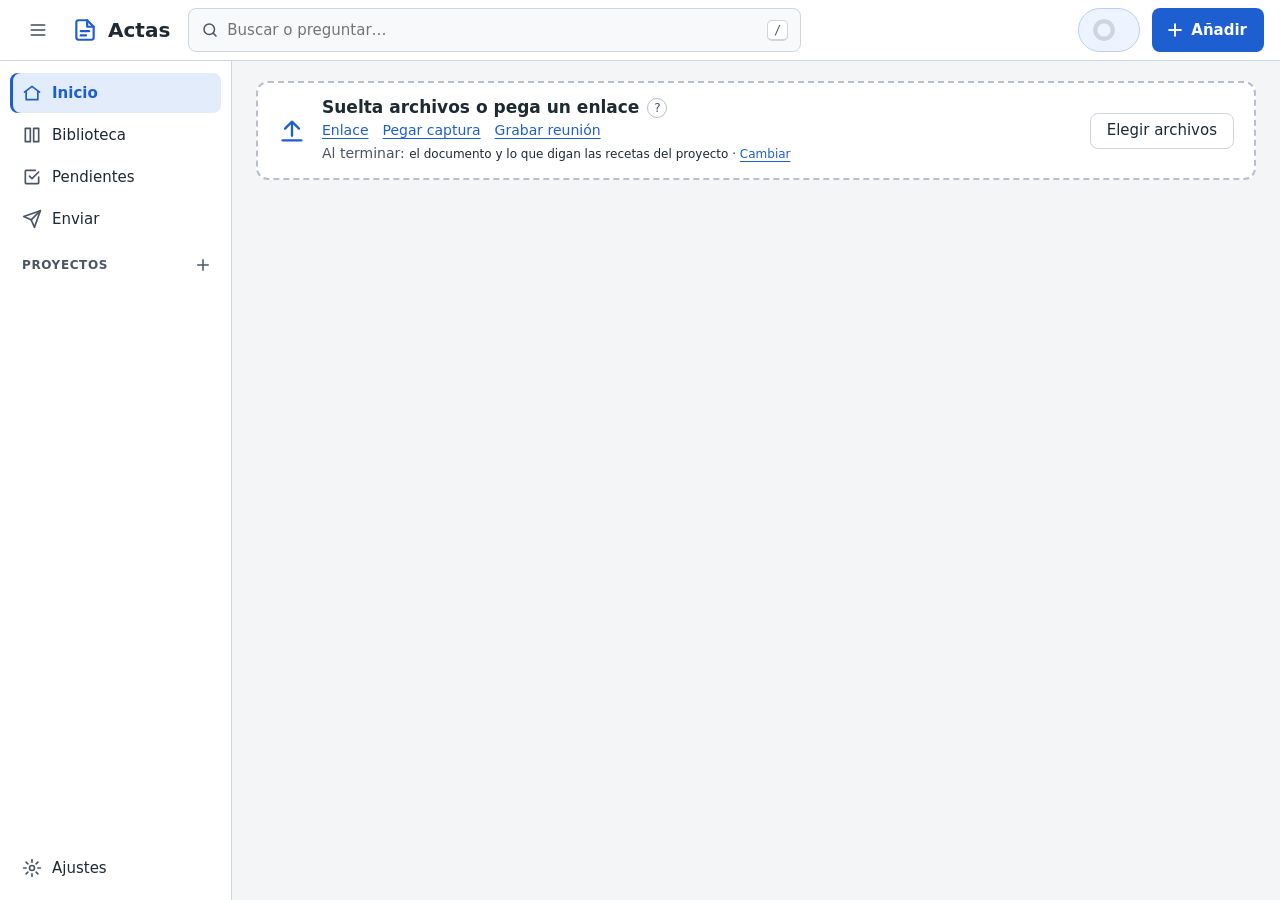
==== commit abe408c6: "feat(ui): ronda 4 (parcial) — marco: Añadir, Biblioteca, paleta y Proyecto en móvil Trabajo interrum" ====
--- a/static/index.html
+++ b/static/index.html
@@ -56,12 +56,12 @@
           <form class="row hd-enl" id="h-enl" hidden><label for="h-enl-i" class="sr">Enlace</label><input id="h-enl-i" type="url" placeholder="https://… (vídeo, audio, pódcast o archivo)"><button class="sec">Añadir enlace</button></form>
         </section>
         <section class="sug" id="h-sug" aria-label="Sugerencias"></section>
+        <section class="box rev" id="rev" hidden aria-labelledby="rev-t"><div class="sec-h"><h2 id="rev-t">Por revisar</h2><span id="rev-acc"></span></div><div id="en-proc"></div><div id="rev-reg"></div><div id="rev-l"></div></section>
         <nav class="flujo" id="h-flujo" aria-label="Flujo: añadir, procesar, revisar, enviar"></nav>
         <div class="h-fila">
           <section class="box" id="h-cont" hidden aria-labelledby="h-cont-t"><div class="sec-h"><h2 id="h-cont-t">Continúa</h2><a href="#/biblioteca">Ver biblioteca</a></div><div class="h-cl" id="h-cont-l"></div></section>
           <section class="box h-pend" id="h-pend" hidden aria-labelledby="h-pend-t"><div class="sec-h"><h2 id="h-pend-t">Pendientes</h2><a href="#/pendientes" id="h-pend-n"></a></div><ul class="h-pl" id="h-pend-l"></ul></section>
         </div>
-        <section class="box rev" id="rev" hidden aria-labelledby="rev-t"><div class="sec-h"><h2 id="rev-t">Por revisar</h2><span id="rev-acc"></span></div><div id="en-proc"></div><div id="rev-reg"></div><div id="rev-l"></div></section>
       </div>
       <section id="proys-w" hidden><div class="sec-h"><h2 id="proys-t">Proyectos</h2></div><div class="proys" id="proys"></div></section>
       <div id="f-cab" hidden>
--- a/static/app.css
+++ b/static/app.css
@@ -1,66 +1,71 @@
 /* Actas — tokens y componentes (diseño: design/*.dc.html). Claro/oscuro: tokens light-dark(); html[data-tema=claro|oscuro] fija color-scheme, sin atributo = sistema. */
+/* R3 · escala tipográfica única (12/14/15/17/20/26) y pesos 400/500/600: usar SIEMPRE estos tokens, nunca px sueltos.
+   --fs-xs etiquetas/overline · --fs-s meta, chips, controles pequeños · --fs-m cuerpo · --fs-l títulos de tarjeta y lectura · --fs-xl títulos de sección · --fs-2xl título de página.
+   Chip único: .fchip (neutro) · elegido/tonal con [aria-pressed|aria-selected|aria-checked=true] o .on · contador dentro: <span class="n">5</span> · <span class="fchip"> = estático 28 px.
+   Overline único: .ovl. Alturas de control: --h-s 28 · --h-m 36 · --h-l 44. */
+:root{--fs-xs:12px;--fs-s:14px;--fs-m:15px;--fs-l:17px;--fs-xl:20px;--fs-2xl:26px;--fw-r:400;--fw-m:500;--fw-sb:600;--fw-semi:600;--lh-t:1.25}
 /* contrato de tokens (ronda 2): radios, alturas, superficies, texto y un único azul de acento */
 :root{--r-s:8px;--r-m:12px;--r-pill:999px;--h-s:28px;--h-m:36px;--h-l:44px;
  --surf-0:light-dark(#f4f5f7,#121519);--surf-1:light-dark(#fff,#1b2027);--surf-2:light-dark(#fff,#242a32);--shadow-2:0 1px 2px light-dark(rgba(15,23,42,.06),rgba(0,0,0,.3)),0 6px 20px light-dark(rgba(15,23,42,.12),rgba(0,0,0,.45));
- --txt-1:light-dark(#1f2933,#e6e9ee);--txt-2:light-dark(#3e4c59,#c5ccd5);--txt-3:light-dark(#5b6875,#9aa5b1);
- --bg:var(--surf-0);--bg2:light-dark(#f8f9fb,#171b21);--card:var(--surf-1);--ink:var(--txt-1);--ink2:var(--txt-2);--mut:var(--txt-3);--line:light-dark(#d9dee4,#333b46);--line2:light-dark(#e6e9ee,#2a313a);--inp:light-dark(#b7c0cc,#4a5565);
+ --txt-1:light-dark(#1f2933,#e6e9ee);--txt-2:light-dark(#3e4c59,#c5ccd5);--txt-3:light-dark(#4b5563,#a3adb9);
+ --bg:var(--surf-0);--bg2:light-dark(#f8f9fb,#171b21);--card:var(--surf-1);--ink:var(--txt-1);--ink2:var(--txt-2);--mut:var(--txt-3);--line:light-dark(#cfd5dc,#3d4652);--line2:light-dark(#e1e5ea,#323a45);--inp:light-dark(#b7c0cc,#4a5565);
  --acc:light-dark(#1d5fd1,#6ea3ff);--acc-d:light-dark(#174ba3,#8db4f5);--acc-s:light-dark(#eef4ff,#1b2a45);--acc-s2:light-dark(#e3ecfb,#22324f);--acc-ln:light-dark(#b9cff5,#2f4a7a);--on-acc:light-dark(#fff,#0b1220);--err:light-dark(#b42318,#ff8a80);--err-s:light-dark(#fef3f2,#3a1c1a);--warn:light-dark(#8a5a00,#f0c36a);--warn-s:light-dark(#fffbea,#2e2713);--warn-ln:light-dark(#f0d77a,#5a4a1c);
  --ok:light-dark(#155d33,#7fd6a2);--ok-s:light-dark(#dcefe3,#173325);--err-ln:light-dark(#f3b8b2,#6b2b27);--wb:light-dark(#fde68a,#4a3b12);--wbt:light-dark(#5c3d00,#f6d98a);--r:var(--r-s);--r2:var(--r-m);--r3:var(--r-m);--focus:light-dark(#8db4f5,#4d78c4);--shadow:var(--shadow-2);
  --s1:4px;--s2:8px;--s3:12px;--s4:16px;--s5:24px;--s6:32px;--ctl:var(--h-l);  /* escala de espaciado (huecos, rellenos, márgenes) de las vistas del registro */
- font:15px/1.5 system-ui,-apple-system,"Segoe UI",Roboto,"Helvetica Neue",Arial,sans-serif;color:var(--ink);color-scheme:light dark;--acc-t:var(--acc)}
+ font:var(--fs-m)/1.5 system-ui,-apple-system,"Segoe UI",Roboto,"Helvetica Neue",Arial,sans-serif;color:var(--ink);color-scheme:light dark;--acc-t:var(--acc)}
 :root[data-tema=claro]{color-scheme:light}:root[data-tema=oscuro]{color-scheme:dark}
 @media(pointer:fine) and (min-width:861px){:root{--ctl:var(--h-m)}}  /* ratón: controles de 36 px; táctil o estrecho: 44 px */
 *{box-sizing:border-box}
 body{margin:0;background:var(--bg);color:var(--ink)}
-h1{font-size:24px;margin:0;line-height:1.25}h2{font-size:18px;margin:0 0 12px}h3{font-size:15px;margin:20px 0 8px}h4{font-size:14px;margin:14px 0 6px}
+h1{font-size:var(--fs-2xl);margin:0;line-height:1.25}h2{font-size:var(--fs-l);margin:0 0 12px}h3{font-size:var(--fs-m);margin:20px 0 8px}h4{font-size:var(--fs-s);margin:14px 0 6px}
 a{color:var(--acc)}a:hover{color:var(--acc-d)}
 [hidden]{display:none!important}
 .sr{position:absolute;left:-9999px}
 :focus-visible{outline:3px solid var(--focus);outline-offset:2px}
 .grow{flex:1}.wrap{flex-wrap:wrap}
-.muted,small{color:var(--mut)}small{font-size:13px;display:block;margin-top:4px}
-.muted{font-size:14px}
+.muted,small{color:var(--mut)}small{font-size:var(--fs-s);display:block;margin-top:4px}
+.muted{font-size:var(--fs-s)}
 p{margin:0 0 10px}
-.err{color:var(--err);font-weight:600}.warn{display:block;color:var(--err);font-weight:600;font-size:13px;margin:.3em 0}
+.err{color:var(--err);font-weight:var(--fw-sb)}.warn{display:block;color:var(--err);font-weight:var(--fw-sb);font-size:var(--fs-s);margin:.3em 0}
 
 /* barra superior */
 .top{background:var(--card);border-bottom:1px solid var(--line);position:sticky;top:0;z-index:5}
 .top-in{max-width:1240px;margin:0 auto;padding:12px 24px;display:flex;align-items:center;gap:16px;flex-wrap:wrap}
-.srch{flex:1 1 320px;max-width:520px;display:flex;align-items:center;gap:8px;min-height:44px;padding:0 12px;border:1px solid var(--line);border-radius:var(--r);background:var(--bg2);margin:0;font-weight:400}
+.srch{flex:1 1 320px;max-width:520px;display:flex;align-items:center;gap:8px;min-height:44px;padding:0 12px;border:1px solid var(--line);border-radius:var(--r);background:var(--bg2);margin:0;font-weight:var(--fw-r)}
 .srch svg{flex:none;stroke:var(--mut)}.srch input{flex:1;border:0!important;background:none!important;min-height:40px!important;padding:0!important;outline-offset:2px}.srch input::-webkit-search-cancel-button{cursor:pointer}
 .top-in .pill,.top-in .btn{min-height:44px}
-.logo{display:flex;align-items:center;gap:10px;font-size:20px;font-weight:700;color:var(--ink);text-decoration:none;margin-right:6px}
+.logo{display:flex;align-items:center;gap:10px;font-size:var(--fs-xl);font-weight:var(--fw-sb);color:var(--ink);text-decoration:none;margin-right:6px}
 .top-in .grow{flex:1 1 0}
 .logo:hover{color:var(--ink)}.logo svg{stroke:var(--acc)}
-.pill{display:inline-flex;align-items:center;gap:10px;min-height:44px;padding:0 14px;background:var(--acc-s);border:1px solid var(--acc-ln);color:var(--acc-d);border-radius:var(--r-pill);font:inherit;font-size:14px;cursor:pointer}
+.pill{display:inline-flex;align-items:center;gap:10px;min-height:44px;padding:0 14px;background:var(--acc-s);border:1px solid var(--acc-ln);color:var(--acc-d);border-radius:var(--r-pill);font:inherit;font-size:var(--fs-s);cursor:pointer}
 .pill{color:var(--acc-t)}
 .pill .mini{display:inline-block;width:40px;height:6px;border-radius:3px;background:var(--acc-ln);overflow:hidden}.pill .mini i{display:block;height:100%;background:var(--acc)}
 
 /* botones y campos */
 button,.btn{font:inherit;min-height:var(--ctl);border-radius:var(--r);padding:0 16px;cursor:pointer;border:1px solid transparent;text-decoration:none;display:inline-flex;align-items:center;justify-content:center;gap:6px;white-space:nowrap;color:inherit}
-.pri{background:var(--acc);color:var(--on-acc);font-weight:600}.pri:hover{background:var(--acc-d);color:var(--on-acc)}
+.pri{background:var(--acc);color:var(--on-acc);font-weight:var(--fw-sb)}.pri:hover{background:var(--acc-d);color:var(--on-acc)}
 .sec{background:var(--card);color:var(--ink);border-color:var(--line)}.sec:hover{background:var(--acc-s);color:var(--ink)}
 .dng{color:var(--err)}
-.sm{min-height:var(--h-m);padding:0 12px;font-size:14px}
+.sm{min-height:var(--h-m);padding:0 12px;font-size:var(--fs-s)}
 button:disabled,.sec:disabled{opacity:.5;cursor:default}
-.link{background:none;border:0;min-height:var(--h-s);padding:0 2px;color:var(--acc);text-decoration:underline;font-size:14px}
+.link{background:none;border:0;min-height:var(--h-s);padding:0 2px;color:var(--acc);text-decoration:underline;font-size:var(--fs-s)}
 input:not([type=checkbox]):not([type=radio]):not([type=range]):not([type=file]),select,textarea{width:100%;min-height:var(--ctl);padding:6px 12px;border:1px solid var(--inp);border-radius:var(--r);font:inherit;background:var(--card);color:var(--ink)}
 input[readonly]{background:var(--bg2)}
 textarea{min-height:5.5em;resize:vertical}
 input[type=checkbox],input[type=radio]{width:20px;height:20px;flex:none;accent-color:var(--acc);margin:0}
 input[type=range]{width:100%;accent-color:var(--acc)}
-label{display:block;font-weight:600;font-size:14px;margin-bottom:4px}
+label{display:block;font-weight:var(--fw-sb);font-size:var(--fs-s);margin-bottom:4px}
 .field{margin-bottom:16px}.field:last-child{margin-bottom:0}
 .row{display:flex;gap:10px;align-items:center}.row.wrap{flex-wrap:wrap}.row>input,.row>select{flex:1;min-width:0;width:auto}
 .row>label{margin:0;white-space:nowrap}
-.check{display:flex;gap:10px;align-items:flex-start;font-weight:400;margin-bottom:10px;min-height:28px}
-.check b{font-weight:600}.check input{margin-top:2px}
+.check{display:flex;gap:10px;align-items:flex-start;font-weight:var(--fw-r);margin-bottom:10px;min-height:28px}
+.check b{font-weight:var(--fw-sb)}.check input{margin-top:2px}
 .cols{display:grid;grid-template-columns:1fr 1fr;gap:16px}
-fieldset{border:0;padding:0;margin:0;min-width:0}legend{font-weight:600;font-size:14px;padding:0;margin-bottom:6px}
+fieldset{border:0;padding:0;margin:0;min-width:0}legend{font-weight:var(--fw-sb);font-size:var(--fs-s);padding:0;margin-bottom:6px}
 .bar{height:8px;background:var(--line2);border-radius:4px;overflow:hidden}.bar>div,.bar>i{display:block;height:100%;width:0;background:var(--acc);transition:width .6s}
-.aviso{background:var(--acc-s);border:1px solid var(--acc-ln);padding:10px 14px;border-radius:var(--r);margin:10px 0;font-size:14px}
+.aviso{background:var(--acc-s);border:1px solid var(--acc-ln);padding:10px 14px;border-radius:var(--r);margin:10px 0;font-size:var(--fs-s)}
 .aviso.w{background:var(--warn-s);border-color:var(--warn-ln)}
-.badge{display:inline-block;font-size:13px;border:0;border-radius:var(--r-pill);padding:3px 8px;white-space:nowrap;background:var(--line2);color:var(--ink2);font-weight:400}
+.badge{display:inline-block;font-size:var(--fs-s);border:0;border-radius:var(--r-pill);padding:3px 8px;white-space:nowrap;background:var(--line2);color:var(--ink2);font-weight:var(--fw-r)}
 .badge.ok{background:var(--ok-s);color:var(--ok);border-color:transparent}.badge.w{background:var(--wb);color:var(--wbt)}.badge.no{background:var(--err-s);color:var(--err);border-color:transparent}.badge.acc{background:var(--acc-s);color:var(--acc-d);box-shadow:inset 0 0 0 1px var(--acc-ln)}
 .badge.acc{color:var(--acc-t)}
 
@@ -69,12 +74,12 @@
 .card{background:var(--card);border:1px solid var(--line);border-radius:var(--r2);padding:20px;margin-bottom:20px}
 .card>h2:first-child,.card>.row:first-child>h2{margin-top:0}
 .narrow{max-width:760px;margin-left:auto;margin-right:auto}
-.back{display:inline-flex;align-items:center;gap:.35em;min-height:44px;font-size:14px;text-decoration:none}
+.back{display:inline-flex;align-items:center;gap:.35em;min-height:44px;font-size:var(--fs-s);text-decoration:none}
 .head{margin:2px 0 18px}.head p{margin:6px 0 0;max-width:75ch}
 .toolbar{display:flex;gap:10px;align-items:center;flex-wrap:wrap;margin-bottom:14px}
 .list{list-style:none;margin:0;padding:0}
 .list>li{display:flex;align-items:center;gap:10px;padding:12px 0;border-top:1px solid var(--line2);flex-wrap:wrap}.list>li:first-child{border-top:0}
-.list .n{min-width:0;flex:1 1 200px;overflow:hidden;text-overflow:ellipsis}.list .d{color:var(--mut);font-size:13px}
+.list .n{min-width:0;flex:1 1 200px;overflow:hidden;text-overflow:ellipsis}.list .d{color:var(--mut);font-size:var(--fs-s)}
 .full{flex-basis:100%;margin:0}
 .chips{display:grid;grid-template-columns:repeat(auto-fill,minmax(200px,1fr));gap:10px;margin-bottom:12px}
 .chip{display:flex;flex-direction:column;align-items:flex-start;text-align:left;white-space:normal;justify-content:flex-start;background:var(--card);border:1px solid var(--line);border-radius:var(--r-m);padding:10px 14px;min-height:56px}
@@ -82,76 +87,76 @@
 .chip[aria-checked=true]{border-color:var(--acc);box-shadow:inset 0 0 0 1px var(--acc);background:var(--acc-s)}
 .chip[aria-disabled=true]{opacity:.55;cursor:not-allowed}
 .seg{display:inline-flex;border:1px solid var(--line);border-radius:var(--r);overflow:hidden;background:var(--card);max-width:100%;flex-wrap:wrap}
-.seg button{min-height:var(--ctl);border:0;border-radius:0;background:var(--card);font-size:14px;white-space:normal}
+.seg button{min-height:var(--ctl);border:0;border-radius:0;background:var(--card);font-size:var(--fs-s);white-space:normal}
 .seg button[aria-selected=true]{background:var(--ink);color:var(--bg)}
 
 /* inicio */
-.nav{width:100%;min-height:42px;display:flex;justify-content:space-between;align-items:center;gap:8px;background:none;border:0;border-radius:var(--r);padding:0 12px;text-align:left;color:var(--ink);font-weight:400;text-decoration:none;justify-content:space-between}
+.nav{width:100%;min-height:42px;display:flex;justify-content:space-between;align-items:center;gap:8px;background:none;border:0;border-radius:var(--r);padding:0 12px;text-align:left;color:var(--ink);font-weight:var(--fw-r);text-decoration:none;justify-content:space-between}
 .nav span:first-child{overflow:hidden;text-overflow:ellipsis;white-space:nowrap}
-.nav:hover{background:var(--acc-s);color:var(--ink)}.nav[aria-current=page]{background:var(--acc-s2);color:var(--acc-d);font-weight:600}
+.nav:hover{background:var(--acc-s);color:var(--ink)}.nav[aria-current=page]{background:var(--acc-s2);color:var(--acc-d);font-weight:var(--fw-sb)}
 .nav[aria-current=page]{color:var(--acc-t)}
-.nav .c{color:var(--mut);font-weight:400}.nav .c.a{color:var(--acc);font-weight:600}.nav.m{color:var(--mut)}
+.nav .c{color:var(--mut);font-weight:var(--fw-r)}.nav .c.a{color:var(--acc);font-weight:var(--fw-sb)}.nav.m{color:var(--mut)}
 #contenido{flex:999 1 640px;min-width:0;display:flex;flex-direction:column;gap:24px}#contenido>:empty{display:none}#proys-w{display:flex;flex-direction:column;gap:12px}#h-inicio{display:flex;flex-direction:column;gap:24px}#h-inicio>:empty{display:none}#rev-l{display:flex;flex-direction:column;gap:12px}#rev-l:empty{display:none}.rev .en-proc:empty{display:none}
-.sec-h{display:flex;justify-content:space-between;align-items:center;gap:8px;margin:0}.sec-h h2{margin:0}.sec-h a{font-size:14px}
+.sec-h{display:flex;justify-content:space-between;align-items:center;gap:8px;margin:0}.sec-h h2{margin:0}.sec-h a{font-size:var(--fs-s)}
 .ask{background:var(--card);border:1px solid var(--line);border-radius:var(--r-m);padding:24px;display:flex;flex-direction:column;gap:14px}
-.ask h1{font-size:22px}.ask .row{flex-wrap:wrap;gap:10px;align-items:stretch}
-.ask input:not([type=checkbox]){flex:1 1 320px;min-height:52px;padding:0 16px;border-radius:var(--r3);font-size:17px}
+.ask h1{font-size:var(--fs-xl)}.ask .row{flex-wrap:wrap;gap:10px;align-items:stretch}
+.ask input:not([type=checkbox]){flex:1 1 320px;min-height:52px;padding:0 16px;border-radius:var(--r3);font-size:var(--fs-l)}
 .ask select{flex:0 0 auto;width:auto;min-height:52px;border-radius:var(--r3);border-color:var(--line)}
 .ask .pri{min-height:var(--h-l);padding:0 22px;border-radius:var(--r3)}
-.ask .sug{display:flex;gap:8px;flex-wrap:wrap;font-size:14px}
+.ask .sug{display:flex;gap:8px;flex-wrap:wrap;font-size:var(--fs-s)}
 .ask .sug button{min-height:36px;padding:0 12px;border:1px solid var(--line);background:var(--bg2);border-radius:var(--r-pill);color:var(--ink2)}
 .ask .sug button:hover{border-color:var(--acc)}
-.ask .ask-n{font-size:13px;color:var(--mut)}
+.ask .ask-n{font-size:var(--fs-s);color:var(--mut)}
 .box{background:var(--card);border:1px solid var(--line);border-radius:var(--r2);padding:20px;display:flex;flex-direction:column;gap:12px}
 .box h2{margin:0}
-.rev-i{display:flex;flex-direction:column;gap:2px;padding:12px;border:1px solid var(--acc-ln);background:var(--acc-s);border-radius:var(--r);color:var(--ink);text-align:left;white-space:normal;align-items:flex-start;justify-content:flex-start;min-height:0;font-weight:400}
-.rev-i b{font-weight:600}.rev-i small{margin:0}.rev-i.w{border-color:var(--warn-ln);background:var(--warn-s)}.rev-i:hover{color:var(--ink);border-color:var(--acc)}
+.rev-i{display:flex;flex-direction:column;gap:2px;padding:12px;border:1px solid var(--acc-ln);background:var(--acc-s);border-radius:var(--r);color:var(--ink);text-align:left;white-space:normal;align-items:flex-start;justify-content:flex-start;min-height:0;font-weight:var(--fw-r)}
+.rev-i b{font-weight:var(--fw-sb)}.rev-i small{margin:0}.rev-i.w{border-color:var(--warn-ln);background:var(--warn-s)}.rev-i:hover{color:var(--ink);border-color:var(--acc)}
 .proys{display:grid;grid-template-columns:repeat(auto-fill,minmax(220px,1fr));gap:14px;margin:0}
-.proy{display:flex;flex-direction:column;gap:10px;text-align:left;padding:16px;background:var(--card);border:1px solid var(--line);border-radius:var(--r2);color:var(--ink);white-space:normal;align-items:stretch;justify-content:flex-start;min-height:92px;font-weight:400}
-.proy:hover{border-color:var(--acc);color:var(--ink)}.proy b{font-size:16px;font-weight:600}.proy small{margin:0;font-size:13px}
-.proy .pt{display:flex;flex-direction:column;gap:2px}.proy .pf{display:flex;gap:12px;font-size:13px;flex-wrap:wrap}.proy .pf b{font-size:13px;color:var(--err)}.proy .pf span{color:var(--mut)}
+.proy{display:flex;flex-direction:column;gap:10px;text-align:left;padding:16px;background:var(--card);border:1px solid var(--line);border-radius:var(--r2);color:var(--ink);white-space:normal;align-items:stretch;justify-content:flex-start;min-height:92px;font-weight:var(--fw-r)}
+.proy:hover{border-color:var(--acc);color:var(--ink)}.proy b{font-size:var(--fs-m);font-weight:var(--fw-sb)}.proy small{margin:0;font-size:var(--fs-s)}
+.proy .pt{display:flex;flex-direction:column;gap:2px}.proy .pf{display:flex;gap:12px;font-size:var(--fs-s);flex-wrap:wrap}.proy .pf b{font-size:var(--fs-s);color:var(--err)}.proy .pf span{color:var(--mut)}
 .proy.nueva{border-style:dashed;color:var(--mut);align-items:center;justify-content:center;background:none}
 .tabla{background:var(--card);border:1px solid var(--line);border-radius:var(--r2);overflow-x:auto;margin:0}
 .tabla .sec-h{padding:16px 20px 6px}
 .tabla table{width:100%;border-collapse:collapse;min-width:640px}
-.tabla th{text-align:left;color:var(--mut);font-size:12px;text-transform:uppercase;letter-spacing:.04em;padding:10px 8px;font-weight:600}
+.tabla th{text-align:left;color:var(--mut);font-size:var(--fs-xs);text-transform:uppercase;letter-spacing:.04em;padding:10px 8px;font-weight:var(--fw-sb)}
 .tabla th:first-child,.tabla td:first-child,.tabla th:last-child,.tabla td:last-child{padding-left:20px;padding-right:20px}
 .tabla td{padding:12px 8px;border-top:1px solid var(--line2);color:var(--mut);vertical-align:middle}
 .tabla td:first-child{color:var(--ink)}
 .tabla tr.f:hover td{background:var(--acc-s)}
-.doc-l{background:none;border:0;padding:0;min-height:21px;font-weight:600;color:var(--ink);text-align:left;white-space:normal;justify-content:flex-start;border-radius:0}
+.doc-l{background:none;border:0;padding:0;min-height:21px;font-weight:var(--fw-sb);color:var(--ink);text-align:left;white-space:normal;justify-content:flex-start;border-radius:0}
 .doc-l:hover{color:var(--acc)}
 .vacio{padding:28px 20px;text-align:center;color:var(--mut)}
 .en-proc{background:var(--bg2);border-radius:var(--r);padding:12px;display:flex;flex-direction:column;gap:6px}
-.en-proc .r{display:flex;justify-content:space-between;gap:10px;font-size:14px;flex-wrap:wrap}
-.en-proc .d{font-size:13px;margin:0}
+.en-proc .r{display:flex;justify-content:space-between;gap:10px;font-size:var(--fs-s);flex-wrap:wrap}
+.en-proc .d{font-size:var(--fs-s);margin:0}
 .f-head{display:flex;justify-content:space-between;gap:12px;flex-wrap:wrap;align-items:flex-start;margin-bottom:0}
 .f-head .acc{display:flex;gap:8px;flex-wrap:wrap;align-items:center}
 .f-head select{width:auto;min-width:170px}
 .inline-f{background:var(--bg2);border:1px solid var(--line);border-radius:var(--r);padding:10px 12px;margin:0}
-.inline-f span{font-size:14px;color:var(--ink2)}
+.inline-f span{font-size:var(--fs-s);color:var(--ink2)}
 
 /* nuevo (design/Nuevo.dc.html y NuevoAvanzado.dc.html) */
 .drop{border:0;padding:0;background:none;margin:0}
 .drop.over{outline:2px dashed var(--acc);outline-offset:6px;background:var(--acc-s)}
 body.simple .drop.over{outline:0;border-color:var(--acc)!important}
-.drop .t{font-weight:600;margin-bottom:8px}
+.drop .t{font-weight:var(--fw-sb);margin-bottom:8px}
 .drop .row{gap:8px}.drop .row input{border-style:dashed;background:var(--bg2)}
 .drop .row .sec{border-color:var(--acc);color:var(--acc)}
-.sub{font-size:18px;font-weight:600;letter-spacing:0;text-transform:none;color:var(--ink);margin:0 0 16px}
+.sub{font-size:var(--fs-l);font-weight:var(--fw-sb);letter-spacing:0;text-transform:none;color:var(--ink);margin:0 0 16px}
 .gen{display:flex;justify-content:space-between;align-items:center;gap:16px;flex-wrap:wrap}
-.gen .pri{min-height:var(--h-l);padding:0 28px;font-size:16px}
-.otros{display:flex;gap:20px;flex-wrap:wrap;margin-top:12px;font-size:14px}
+.gen .pri{min-height:var(--h-l);padding:0 28px;font-size:var(--fs-m)}
+.otros{display:flex;gap:20px;flex-wrap:wrap;margin-top:12px;font-size:var(--fs-s)}
 #cal-niv{display:grid;grid-template-columns:repeat(auto-fit,minmax(150px,1fr));gap:8px}
 #cal-niv .chip{min-height:64px}
-.seg button{flex:1}.seg button[aria-selected=true],.chips.seg .chip[aria-checked=true]{background:var(--acc);color:var(--on-acc);font-weight:600}
+.seg button{flex:1}.seg button[aria-selected=true],.chips.seg .chip[aria-checked=true]{background:var(--acc);color:var(--on-acc);font-weight:var(--fw-sb)}
 .seg button:hover{color:inherit}
-.grab{display:inline-flex;flex-direction:row;gap:8px}.grab b{font-weight:400}.grab small{display:none;margin:0}
+.grab{display:inline-flex;flex-direction:row;gap:8px}.grab b{font-weight:var(--fw-r)}.grab small{display:none;margin:0}
 .ring{width:18px;height:18px;border-radius:50%;border:2px solid var(--err);display:inline-flex;align-items:center;justify-content:center}.ring i{width:7px;height:7px;border-radius:50%;background:var(--err)}
 
 /* simple: el formulario es una sola tarjeta */
 body.simple .grab{width:100%;height:100%;flex-direction:column;justify-content:center;gap:8px;border:1px solid var(--line);border-radius:var(--r3);padding:20px;text-align:center;white-space:normal}
-body.simple .grab b{font-weight:600}body.simple .grab small{display:block;font-size:13px}
+body.simple .grab b{font-weight:var(--fw-sb)}body.simple .grab small{display:block;font-size:var(--fs-s)}
 body.simple .grab .ring{width:28px;height:28px}body.simple .grab .ring i{width:12px;height:12px}
 body.simple #sp-bloque{grid-column:1;margin:0}body.simple #sp-bloque>label{margin-bottom:8px}
 body.simple #sp-cal{display:flex;margin:0 0 8px!important;border:1px solid var(--line);border-radius:var(--r);overflow:hidden;width:max-content;max-width:100%;gap:0}
@@ -161,43 +166,43 @@
 
 /* cola (design/Cola.dc.html) */
 .cola-w{max-width:1040px;margin:0 auto;padding:24px 24px 48px}
-.qh-in{max-width:1040px;margin:0 auto;padding:14px 24px;display:flex;flex-direction:column;gap:4px}.qh-in .back{min-height:0}.qh-in h1{font-size:26px}.qh-in p{margin:0;font-size:14px}
+.qh-in{max-width:1040px;margin:0 auto;padding:14px 24px;display:flex;flex-direction:column;gap:4px}.qh-in .back{min-height:0}.qh-in h1{font-size:var(--fs-2xl)}.qh-in p{margin:0;font-size:var(--fs-s)}
 #q-lista{display:flex;flex-direction:column;gap:24px}
-.qs{display:flex;flex-direction:column;gap:10px}.qs .sec-h h2{font-size:18px}.qs .sec-h .d{font-size:13px;color:var(--mut)}
+.qs{display:flex;flex-direction:column;gap:10px}.qs .sec-h h2{font-size:var(--fs-l)}.qs .sec-h .d{font-size:var(--fs-s);color:var(--mut)}
 .qbox{background:var(--card);border:1px solid var(--line);border-radius:var(--r2);overflow:hidden}.qbox.vacio{padding:28px 20px}
 .qs.ayuda .qbox{border-color:var(--err-ln)}
 .q-it{display:flex;gap:14px;align-items:center;padding:14px 16px;border-top:1px solid var(--line2);flex-wrap:wrap}.q-it:first-child{border-top:0}
 .qs:not(.ayuda) .qbox .q-it:has(.ab){padding:12px 16px}
-.q-it .num{width:28px;height:28px;border-radius:50%;background:var(--bg);display:inline-flex;align-items:center;justify-content:center;font-weight:600;font-size:14px;flex:none}
-.q-it .n{flex:1 1 240px;min-width:0;display:flex;flex-direction:column;gap:2px}.q-it .n b{font-weight:600;overflow:hidden;text-overflow:ellipsis}.q-it .n .d{font-size:13px;color:var(--mut)}
+.q-it .num{width:28px;height:28px;border-radius:50%;background:var(--bg);display:inline-flex;align-items:center;justify-content:center;font-weight:var(--fw-sb);font-size:var(--fs-s);flex:none}
+.q-it .n{flex:1 1 240px;min-width:0;display:flex;flex-direction:column;gap:2px}.q-it .n b{font-weight:var(--fw-sb);overflow:hidden;text-overflow:ellipsis}.q-it .n .d{font-size:var(--fs-s);color:var(--mut)}
 .q-it .acc{display:flex;gap:4px;flex-wrap:wrap;align-items:center}
-.q-it .acc .sec{min-height:var(--ctl);padding:0 12px;font-size:15px}.q-it .acc .qi{width:44px;padding:0;color:var(--mut)}.q-it .acc .qi:disabled{color:var(--inp)}
+.q-it .acc .sec{min-height:var(--ctl);padding:0 12px;font-size:var(--fs-m)}.q-it .acc .qi{width:44px;padding:0;color:var(--mut)}.q-it .acc .qi:disabled{color:var(--inp)}
 .qx{width:44px;padding:0;border:0;background:none;color:var(--mut)}.qx:hover{color:var(--ink)}
 .q-it .acc .ab{min-height:var(--ctl);border-color:var(--acc);color:var(--acc)}
 .qcurso{background:var(--card);border:1px solid var(--acc-ln);border-radius:var(--r2);padding:22px;display:flex;flex-direction:column;gap:16px}
-.qcurso .q-it{padding:0;border:0;align-items:flex-start}.qcurso .acc .sec{font-size:15px}
-.qcurso h3{font-size:20px;margin:0}.qcurso .k{font-size:12px;text-transform:uppercase;letter-spacing:.05em;color:var(--acc);font-weight:600}
-.qcurso .bar{height:6px;border-radius:3px}.q-pie{display:flex;justify-content:space-between;gap:12px;flex-wrap:wrap;font-size:14px;color:var(--mut)}
-.qdrop{border:2px dashed var(--inp);border-radius:var(--r3);padding:14px;text-align:center;font-size:14px;color:var(--mut)}
+.qcurso .q-it{padding:0;border:0;align-items:flex-start}.qcurso .acc .sec{font-size:var(--fs-m)}
+.qcurso h3{font-size:var(--fs-xl);margin:0}.qcurso .k{font-size:var(--fs-xs);text-transform:uppercase;letter-spacing:.05em;color:var(--acc);font-weight:var(--fw-sb)}
+.qcurso .bar{height:6px;border-radius:3px}.q-pie{display:flex;justify-content:space-between;gap:12px;flex-wrap:wrap;font-size:var(--fs-s);color:var(--mut)}
+.qdrop{border:2px dashed var(--inp);border-radius:var(--r3);padding:14px;text-align:center;font-size:var(--fs-s);color:var(--mut)}
 .curso,.ayuda{}
 
 /* documento */
 .dh{background:var(--card);border-bottom:1px solid var(--line)}
 .dh-in{max-width:1180px;margin:0 auto;padding:12px 24px 0;display:flex;flex-direction:column;gap:10px}
 .dh-top{display:flex;justify-content:space-between;align-items:flex-start;gap:12px;flex-wrap:wrap}
-.dh h1{font-size:26px;overflow-wrap:anywhere}
-.meta{display:flex;gap:6px 14px;flex-wrap:wrap;font-size:14px;color:var(--mut);margin-top:4px}
+.dh h1{font-size:var(--fs-2xl);overflow-wrap:anywhere}
+.meta{display:flex;gap:6px 14px;flex-wrap:wrap;font-size:var(--fs-s);color:var(--mut);margin-top:4px}
 .tabs{display:flex;gap:4px;overflow-x:auto}
 .tabs button{background:none;border:0;border-bottom:3px solid transparent;border-radius:0;color:var(--mut);padding:0 16px;min-height:var(--h-l)}
-.tabs button[aria-selected=true]{color:var(--acc);border-color:var(--acc);font-weight:600}
+.tabs button[aria-selected=true]{color:var(--acc);border-color:var(--acc);font-weight:var(--fw-sb)}
 .dbar{display:flex;justify-content:space-between;align-items:center;gap:12px;flex-wrap:wrap;margin-bottom:14px}
 .dbar .acc{display:flex;gap:8px;flex-wrap:wrap;align-items:center}
-.dbar .acc .btn,.dbar .acc button{font-size:14px;padding:0 14px}
+.dbar .acc .btn,.dbar .acc button{font-size:var(--fs-s);padding:0 14px}
 iframe#acta-frame{display:block;width:100%;height:calc(100vh - 150px);min-height:520px;border:1px solid var(--line);border-radius:var(--r-m);background:var(--card)}
 #cvideo{width:100%;max-height:60vh;background:#000;border-radius:var(--r2)}
 #vslot{width:100%;min-height:96px}
 #mp{position:fixed;right:16px;bottom:16px;width:min(380px,calc(100vw - 32px));z-index:20;background:var(--card);border:1px solid var(--line);border-radius:var(--r2);box-shadow:var(--shadow);overflow:hidden}
-#mp-bar{display:flex;align-items:center;gap:4px;padding:4px 6px 4px 12px;font-size:13px;color:var(--mut);cursor:grab;touch-action:none;user-select:none}
+#mp-bar{display:flex;align-items:center;gap:4px;padding:4px 6px 4px 12px;font-size:var(--fs-s);color:var(--mut);cursor:grab;touch-action:none;user-select:none}
 #mp-t{overflow:hidden;text-overflow:ellipsis;white-space:nowrap}
 #mp-bar button{min-height:32px;min-width:32px;padding:0 8px}
 #mp video{display:block;width:100%;max-height:60vh;background:#000}#mp.audio video{height:54px;background:none}
@@ -205,11 +210,11 @@
 #mp.full{position:absolute;right:auto;bottom:auto;box-shadow:none}#mp.full #mp-bar{cursor:default}#mp.full #mp-min,#mp.full #mp-x{display:none}
 video.audio{height:54px;background:none}
 
-.resp h3{margin:0 0 10px;font-size:16px}.resp p{margin:8px 0}
-a.ts{display:inline-block;font-variant-numeric:tabular-nums;font-size:13px;font-weight:600;background:var(--acc-s);color:var(--acc-d);padding:1px 7px;border-radius:5px;text-decoration:none;margin-right:4px}
+.resp h3{margin:0 0 10px;font-size:var(--fs-m)}.resp p{margin:8px 0}
+a.ts{display:inline-block;font-variant-numeric:tabular-nums;font-size:var(--fs-s);font-weight:var(--fw-sb);background:var(--acc-s);color:var(--acc-d);padding:1px 7px;border-radius:5px;text-decoration:none;margin-right:4px}
 a.ts{color:var(--acc-t)}
 a.ts:hover{text-decoration:underline}
-details{margin:4px 0;color:var(--mut)}summary{cursor:pointer;font-size:13px;min-height:28px}
+details{margin:4px 0;color:var(--mut)}summary{cursor:pointer;font-size:var(--fs-s);min-height:28px}
 blockquote{margin:6px 0;padding-left:12px;border-left:3px solid var(--line);color:var(--ink)}blockquote span.o{color:var(--txt-3)}
 /* fusionar (registro.js): vista previa, «Fusiona N» y separar */
 .reg-fus-cols{display:grid;grid-template-columns:repeat(auto-fit,minmax(220px,1fr));gap:12px}
@@ -218,23 +223,23 @@
 .reg-fus-it p{margin:0;white-space:pre-wrap;max-height:9em;overflow:auto}.reg-fus-it h4{margin:0}
 .reg-fus-exp{margin:14px 0 0}
 .reg-fus-it:not(.dest) .reg-fus-q{visibility:hidden}.reg-fus-top{display:flex;align-items:center;gap:8px}.reg-fus-top input{margin:0;width:18px;height:18px}
-.reg-fus summary{cursor:pointer;color:var(--acc);font-size:14px}.reg-fus ul{margin:6px 0 0;padding-left:18px}.reg-fus li{margin:2px 0}.reg-fus li>*{display:inline;vertical-align:baseline}.reg-fus li .link{min-height:0}
+.reg-fus summary{cursor:pointer;color:var(--acc);font-size:var(--fs-s)}.reg-fus ul{margin:6px 0 0;padding-left:18px}.reg-fus li{margin:2px 0}.reg-fus li>*{display:inline;vertical-align:baseline}.reg-fus li .link{min-height:0}
 
 /* ajustes */
 .ah{background:var(--card);border-bottom:1px solid var(--line)}
 .ah-in{max-width:1180px;margin:0 auto;padding:12px 24px 0;display:flex;flex-direction:column;gap:6px}
 .tabs a{display:inline-flex;align-items:center;min-height:var(--h-l);padding:0 16px;color:var(--mut);text-decoration:none;border-bottom:3px solid transparent;white-space:nowrap}
-.tabs a[aria-selected=true]{color:var(--acc);border-color:var(--acc);font-weight:600}
-.opt{display:flex;gap:12px;align-items:flex-start;padding:12px 14px;border:1px solid var(--line);border-radius:var(--r-m);margin-bottom:8px;font-weight:400;cursor:pointer;background:var(--card)}
-.opt:has(input:checked){border-color:var(--acc);background:var(--acc-s)}.opt b{font-weight:600}.opt input{margin-top:2px}
+.tabs a[aria-selected=true]{color:var(--acc);border-color:var(--acc);font-weight:var(--fw-sb)}
+.opt{display:flex;gap:12px;align-items:flex-start;padding:12px 14px;border:1px solid var(--line);border-radius:var(--r-m);margin-bottom:8px;font-weight:var(--fw-r);cursor:pointer;background:var(--card)}
+.opt:has(input:checked){border-color:var(--acc);background:var(--acc-s)}.opt b{font-weight:var(--fw-sb)}.opt input{margin-top:2px}
 .perfiles{columns:2 240px}.perfiles .check{break-inside:avoid}
 .mrow{display:flex;gap:10px;align-items:center;padding:10px 0;border-top:1px solid var(--line2);flex-wrap:wrap}.mrow:first-child{border-top:0}
-.mrow>label{display:flex;gap:10px;align-items:center;flex:1 1 260px;margin:0;font-weight:400;min-width:0}.mrow>label>span{min-width:0}
+.mrow>label{display:flex;gap:10px;align-items:center;flex:1 1 260px;margin:0;font-weight:var(--fw-r);min-width:0}.mrow>label>span{min-width:0}
 .mrow select{width:auto;min-width:190px;max-width:100%;flex:0 1 240px}
 .mrow .warn{flex-basis:100%;margin:0}
 .mrow .ruta{overflow-wrap:anywhere}
 .plant{display:grid;grid-template-columns:270px minmax(0,1fr);gap:24px;align-items:start}
-.plant aside{display:flex;flex-direction:column;gap:2px}.plant aside .t{font-size:12px;color:var(--mut);text-transform:uppercase;letter-spacing:.04em;padding:14px 12px 4px}
+.plant aside{display:flex;flex-direction:column;gap:2px}.plant aside .t{font-size:var(--fs-xs);color:var(--mut);text-transform:uppercase;letter-spacing:.04em;padding:14px 12px 4px}
 .plant .nav{white-space:normal;text-align:left}
 .psec{border:1px solid var(--line);border-radius:var(--r-m);padding:12px;margin-bottom:10px;background:var(--bg2)}
 .psec .row{margin-bottom:8px}
@@ -248,10 +253,10 @@
 .prog{padding:14px 16px;background:var(--bg2);border:1px solid var(--line);border-radius:var(--r2);margin-top:14px}
 
 /* asistente */
-.pasos{display:flex;gap:8px;align-items:center;list-style:none;margin:0 0 18px;padding:0;font-size:14px;color:var(--mut);flex-wrap:wrap}
-.pasos b{display:inline-grid;place-items:center;width:26px;height:26px;border-radius:50%;background:var(--bg2);border:1px solid var(--line);margin-right:6px;font-weight:600}
-.pasos .on{color:var(--ink);font-weight:600}.pasos .on b{background:var(--acc);color:var(--on-acc);border-color:var(--acc)}
-.resumen{background:var(--bg2);border:1px solid var(--line);border-radius:var(--r2);padding:14px 16px;margin:6px 0 16px;font-size:14px}.resumen ul{margin:6px 0 0;padding-left:20px}
+.pasos{display:flex;gap:8px;align-items:center;list-style:none;margin:0 0 18px;padding:0;font-size:var(--fs-s);color:var(--mut);flex-wrap:wrap}
+.pasos b{display:inline-grid;place-items:center;width:26px;height:26px;border-radius:50%;background:var(--bg2);border:1px solid var(--line);margin-right:6px;font-weight:var(--fw-sb)}
+.pasos .on{color:var(--ink);font-weight:var(--fw-sb)}.pasos .on b{background:var(--acc);color:var(--on-acc);border-color:var(--acc)}
+.resumen{background:var(--bg2);border:1px solid var(--line);border-radius:var(--r2);padding:14px 16px;margin:6px 0 16px;font-size:var(--fs-s)}.resumen ul{margin:6px 0 0;padding-left:20px}
 
 /* modo simple/avanzado, nube */
 body.simple .solo-av,body.avanzado .solo-sim,body.sin-nube .solo-nube,body.simple:not(.mod-todos) .mod-av{display:none!important}
@@ -260,13 +265,13 @@
  .cols,.plant{grid-template-columns:minmax(0,1fr)}
  .top-in,.page,.cola-w,#v-home,.dh-in,.ah-in{padding-left:16px;padding-right:16px}
  .top-in{gap:6px}.top-in .btn,.top-in .pill{padding:0 10px}.logo{margin-right:0}
- h1,.dh h1{font-size:22px}
+ h1,.dh h1{font-size:var(--fs-xl)}
  .perfiles{columns:1}
 }
 @media(max-width:700px){
  .tabla thead{display:none}.tabla table,.tabla tbody,.tabla tr,.tabla td{display:block}
  .tabla tr{padding:10px 14px;border-top:1px solid var(--line2)}.tabla tr:first-child{border-top:0}
- .tabla td{border:0;padding:0;height:auto;font-size:13px}.tabla td:first-child{font-size:15px}
+ .tabla td{border:0;padding:0;height:auto;font-size:var(--fs-s)}.tabla td:first-child{font-size:var(--fs-m)}
  .tabla td:empty{display:none}
  .tabla tr{display:flex;flex-wrap:wrap;gap:0 12px}.tabla td:first-child{flex-basis:100%}
  .top-in .logo span{display:none}
@@ -277,29 +282,29 @@
 .lead{margin:0 0 14px}
 
 /* exportar */
-.menu{position:relative}.menu>summary{list-style:none;cursor:pointer;min-height:var(--ctl);font-size:14px;padding:0 14px;display:inline-flex;align-items:center;gap:6px;border:1px solid var(--line);border-radius:var(--r);background:var(--card);color:var(--ink)}
+.menu{position:relative}.menu>summary{list-style:none;cursor:pointer;min-height:var(--ctl);font-size:var(--fs-s);padding:0 14px;display:inline-flex;align-items:center;gap:6px;border:1px solid var(--line);border-radius:var(--r);background:var(--card);color:var(--ink)}
 .menu>summary::-webkit-details-marker{display:none}.menu>summary:hover{background:var(--acc-s)}
 .menu .pop{position:absolute;right:0;top:50px;z-index:15;min-width:280px;max-width:calc(100vw - 32px);background:var(--surf-2);border:1px solid var(--line);border-radius:var(--r-m);box-shadow:var(--shadow);padding:8px;display:flex;flex-direction:column;gap:2px;color:var(--ink)}
-.menu .pop button{justify-content:flex-start;border:0;background:none;width:100%;font-size:15px;min-height:var(--ctl);text-align:left;border-radius:var(--r-s)}.menu .pop button:hover{background:var(--acc-s)}
-.menu .pop .t{font-size:12px;text-transform:uppercase;letter-spacing:.04em;color:var(--mut);padding:8px 12px 2px}
-.menu .pop .check{margin:0;padding:0 12px;min-height:var(--ctl);align-items:center;font-size:14px}.menu .pop select{margin:4px 8px 6px;width:auto}.menu .pop .sep{height:1px;background:var(--line2);margin:4px 0}.menu .pop .link.mas{padding:0 12px;text-decoration:none}
-.ed-bar{background:var(--warn-s);border:1px solid var(--warn-ln);border-radius:var(--r);padding:8px 12px;display:flex;gap:10px;align-items:center;flex-wrap:wrap;font-size:14px;margin-bottom:12px}
+.menu .pop button{justify-content:flex-start;border:0;background:none;width:100%;font-size:var(--fs-m);min-height:var(--ctl);text-align:left;border-radius:var(--r-s)}.menu .pop button:hover{background:var(--acc-s)}
+.menu .pop .t{font-size:var(--fs-xs);text-transform:uppercase;letter-spacing:.04em;color:var(--mut);padding:8px 12px 2px}
+.menu .pop .check{margin:0;padding:0 12px;min-height:var(--ctl);align-items:center;font-size:var(--fs-s)}.menu .pop select{margin:4px 8px 6px;width:auto}.menu .pop .sep{height:1px;background:var(--line2);margin:4px 0}.menu .pop .link.mas{padding:0 12px;text-decoration:none}
+.ed-bar{background:var(--warn-s);border:1px solid var(--warn-ln);border-radius:var(--r);padding:8px 12px;display:flex;gap:10px;align-items:center;flex-wrap:wrap;font-size:var(--fs-s);margin-bottom:12px}
 .firma{display:flex;gap:8px;margin-bottom:8px}.firma input{flex:1}
 .colorf{display:flex;gap:10px;align-items:center}.colorf input[type=color]{width:56px;min-height:44px;padding:2px}
 @media(max-width:700px){#mp{width:min(220px,calc(100vw - 32px))}#mp.audio{width:calc(100vw - 32px)}}
 
 /* anonimizar, correo y dudas */
-dialog.gr{max-width:min(860px,96vw);padding:0;border-radius:var(--r-m)}.dg-h{padding:22px 26px;border-bottom:1px solid var(--line2);display:flex;justify-content:space-between;gap:12px;align-items:flex-start}.dg-h h2{margin:0 0 4px;font-size:22px}
+dialog.gr{max-width:min(860px,96vw);padding:0;border-radius:var(--r-m)}.dg-h{padding:22px 26px;border-bottom:1px solid var(--line2);display:flex;justify-content:space-between;gap:12px;align-items:flex-start}.dg-h h2{margin:0 0 4px;font-size:var(--fs-xl)}
 dialog.gr[open]{display:flex;flex-direction:column;max-height:94vh;overflow:hidden}.dg-b{padding:20px 26px;overflow:auto;flex:1 1 auto;min-height:0}.dg-h,.dg-f{flex:none}.dg-f{padding:16px 26px;border-top:1px solid var(--line2);display:flex;justify-content:space-between;align-items:center;gap:12px;flex-wrap:wrap}
 .dg-g{display:flex;flex-wrap:wrap;gap:24px}.dg-m{flex:999 1 400px;min-width:0;display:flex;flex-direction:column;gap:10px}.dg-s{flex:1 1 220px;min-width:0;display:flex;flex-direction:column;gap:10px}
-.tbl{border:1px solid var(--line);border-radius:var(--r-m);overflow-x:auto}.tbl table{width:100%;border-collapse:collapse;font-size:14px;min-width:400px}.tbl th{text-align:left;color:var(--mut);font-size:12px;text-transform:uppercase;letter-spacing:.04em;padding:8px 10px}
-.tbl td{padding:8px 10px;border-top:1px solid var(--line2,var(--line));vertical-align:top}.tbl tr.gh td{background:var(--bg2);color:var(--mut);font-size:12px;text-transform:uppercase;letter-spacing:.04em;padding:5px 10px}.tbl tr.ia td{background:var(--warn-s)}
-.tbl input[type=text]{min-height:36px;padding:0 8px}.tbl small{font-size:12px;overflow-wrap:anywhere}.b{font-weight:600}.nota{background:var(--bg2);border-radius:8px;padding:10px;font-size:13px;color:var(--ink2);display:flex;flex-direction:column;gap:6px}
+.tbl{border:1px solid var(--line);border-radius:var(--r-m);overflow-x:auto}.tbl table{width:100%;border-collapse:collapse;font-size:var(--fs-s);min-width:400px}.tbl th{text-align:left;color:var(--mut);font-size:var(--fs-xs);text-transform:uppercase;letter-spacing:.04em;padding:8px 10px}
+.tbl td{padding:8px 10px;border-top:1px solid var(--line2,var(--line));vertical-align:top}.tbl tr.gh td{background:var(--bg2);color:var(--mut);font-size:var(--fs-xs);text-transform:uppercase;letter-spacing:.04em;padding:5px 10px}.tbl tr.ia td{background:var(--warn-s)}
+.tbl input[type=text]{min-height:36px;padding:0 8px}.tbl small{font-size:var(--fs-xs);overflow-wrap:anywhere}.b{font-weight:var(--fw-sb)}.nota{background:var(--bg2);border-radius:8px;padding:10px;font-size:var(--fs-s);color:var(--ink2);display:flex;flex-direction:column;gap:6px}
 .esp{display:flex;gap:10px;align-items:center;padding:12px 0;color:var(--ink2)}.spin{width:18px;height:18px;border:3px solid var(--line);border-top-color:var(--acc);border-radius:50%;animation:gira .8s linear infinite;flex:none}@keyframes gira{to{transform:rotate(360deg)}}
-.co{border:1px solid var(--line);border-radius:var(--r-m);padding:12px;margin-top:12px}.co pre{white-space:pre-wrap;font:inherit;font-size:14px;margin:10px 0 0;max-height:240px;overflow:auto}
+.co{border:1px solid var(--line);border-radius:var(--r-m);padding:12px;margin-top:12px}.co pre{white-space:pre-wrap;font:inherit;font-size:var(--fs-s);margin:10px 0 0;max-height:240px;overflow:auto}
 .btn.off{opacity:.5;cursor:not-allowed}
 .dud{background:var(--warn-s);border:1px solid var(--warn-ln);border-radius:var(--r-m);padding:10px 16px;display:flex;align-items:center;gap:8px 12px;flex-wrap:wrap;margin:0}.dud .sw{width:14px;height:14px;background:#fde68a;border:1px solid #d4a514;border-radius:3px;flex:none}
-.dud-b{display:flex;gap:8px;align-items:center;margin-left:auto;flex-wrap:wrap}.dud-b .sec{border-color:#c9a227}.dud .check{margin:0;font-size:14px;min-height:44px;align-items:center}.dud-r{order:3;flex-basis:100%;font-size:13px;color:var(--ink2)}.dud-r:empty{display:none}
+.dud-b{display:flex;gap:8px;align-items:center;margin-left:auto;flex-wrap:wrap}.dud-b .sec{border-color:#c9a227}.dud .check{margin:0;font-size:var(--fs-s);min-height:44px;align-items:center}.dud-r{order:3;flex-basis:100%;font-size:var(--fs-s);color:var(--ink2)}.dud-r:empty{display:none}
 
 /* carpeta = expediente (static/carpeta.js; design/Carpeta.dc.html) */
 #f-tabs{margin:-6px 0 16px;border-bottom:1px solid var(--line)}
@@ -309,15 +314,15 @@
 .f-sug{display:flex;gap:14px;align-items:center;justify-content:space-between;flex-wrap:wrap;margin:0 0 16px;padding:14px 16px}
 .f-barra{justify-content:space-between}.f-barra select{width:auto;min-height:var(--ctl)}
 .f-pill{min-height:var(--h-m);padding:0 14px;border-radius:var(--r-pill);border:1px solid var(--line);background:var(--card);color:var(--ink)}
-.f-pill[aria-pressed=true]{background:var(--acc-s2);border-color:var(--acc-ln);color:var(--acc);font-weight:600}
+.f-pill[aria-pressed=true]{background:var(--acc-s2);border-color:var(--acc-ln);color:var(--acc);font-weight:var(--fw-sb)}
 .f-tabla{background:var(--card);border:1px solid var(--line);border-radius:var(--r2);overflow:hidden;margin-bottom:12px}
 .pr{display:grid;grid-template-columns:28px minmax(0,1fr) 130px 170px 190px;gap:4px 12px;align-items:start;padding:12px 16px;border-top:1px solid var(--line2)}
-.pr.h{border-top:0;color:var(--mut);font-size:12px;text-transform:uppercase;letter-spacing:.04em;font-weight:600;padding-bottom:6px}
+.pr.h{border-top:0;color:var(--mut);font-size:var(--fs-xs);text-transform:uppercase;letter-spacing:.04em;font-weight:var(--fw-sb);padding-bottom:6px}
 .pr.sug{background:var(--warn-s)}.pr.cerr{color:var(--mut)}
 .pr .tach{text-decoration:line-through}
-.pr .tipo{display:inline;margin:0 4px}.pr .q{color:var(--warn);font-size:12px}
-.pr .ev{margin-top:6px;font-size:14px;display:flex;gap:8px;flex-wrap:wrap;align-items:center}.pr .ev .sm{min-height:var(--h-s)}
-.pr .ac{display:inline;margin-left:8px}.pr .ac .link{font-size:13px;margin-right:10px;min-height:0;vertical-align:baseline}
+.pr .tipo{display:inline;margin:0 4px}.pr .q{color:var(--warn);font-size:var(--fs-xs)}
+.pr .ev{margin-top:6px;font-size:var(--fs-s);display:flex;gap:8px;flex-wrap:wrap;align-items:center}.pr .ev .sm{min-height:var(--h-s)}
+.pr .ac{display:inline;margin-left:8px}.pr .ac .link{font-size:var(--fs-s);margin-right:10px;min-height:0;vertical-align:baseline}
 .pr .pc{padding-top:2px}.pr .pf .badge{margin-right:4px}
 .pr.gl{grid-template-columns:minmax(0,1fr) minmax(0,1fr) minmax(0,1.4fr) 44px;align-items:center;padding:4px 0;border-top:0}
 .f-dato input:first-child{max-width:200px}
@@ -328,7 +333,7 @@
 .ts{text-decoration:none;white-space:normal}
 @media(max-width:700px){
  .pr{grid-template-columns:28px minmax(0,1fr)}.pr.h{display:none}
- .pr>.pw,.pr>.pf,.pr>.po{grid-column:2;font-size:14px;color:var(--ink2)}
+ .pr>.pw,.pr>.pf,.pr>.po{grid-column:2;font-size:var(--fs-s);color:var(--ink2)}
  .pr.gl{grid-template-columns:minmax(0,1fr) 44px}.pr.gl>input:nth-child(2),.pr.gl>input:nth-child(3){grid-column:1}
  .f-barra .row,.f-barra label{width:100%}
 }
@@ -336,17 +341,17 @@
 /* grabar reunión (design/Grabar.dc.html) */
 .rec-h{background:var(--card);border-bottom:1px solid var(--line);margin:-20px -24px 20px;padding:16px 24px;display:flex;align-items:center;justify-content:space-between;gap:16px;flex-wrap:wrap}
 .rec-h .dot{width:14px;height:14px;border-radius:50%;background:var(--err)}.rec-h .dot.p{background:var(--mut)}
-.rec-h .t{font-size:30px;font-weight:700;font-variant-numeric:tabular-nums}
+.rec-h .t{font-size:var(--fs-2xl);font-weight:var(--fw-sb);font-variant-numeric:tabular-nums}
 .rec-g{display:flex;flex-wrap:wrap;gap:24px;align-items:flex-start}.rec-g>aside{flex:1 1 300px;min-width:0;display:flex;flex-direction:column;gap:14px}.rec-g>.card{flex:999 1 520px;min-width:0;margin:0}
 .meter{height:10px;background:var(--line2);border-radius:5px;overflow:hidden}.meter>i{display:block;height:100%;background:var(--ok);width:0;transition:width .2s}
-.meter-l{display:flex;justify-content:space-between;font-size:14px;margin-bottom:6px;gap:8px}.meter-l span:last-child{color:var(--mut);overflow:hidden;text-overflow:ellipsis;white-space:nowrap}
-.legal{background:var(--warn-s);border:1px solid var(--warn-ln);border-radius:var(--r-m);padding:12px 14px;font-size:13px;color:var(--ink2)}
+.meter-l{display:flex;justify-content:space-between;font-size:var(--fs-s);margin-bottom:6px;gap:8px}.meter-l span:last-child{color:var(--mut);overflow:hidden;text-overflow:ellipsis;white-space:nowrap}
+.legal{background:var(--warn-s);border:1px solid var(--warn-ln);border-radius:var(--r-m);padding:12px 14px;font-size:var(--fs-s);color:var(--ink2)}
 .legal button{margin-top:8px}
 .nbtns{display:flex;gap:8px;flex-wrap:wrap;margin:12px 0}.nbtns kbd{font:12px/1 system-ui;color:var(--mut);border:1px solid var(--line);border-radius:4px;padding:2px 4px}
 .notas{list-style:none;margin:12px 0 0;padding:0;border-top:1px solid var(--line2)}
 .notas>li{display:flex;gap:14px;padding:10px 0;border-bottom:1px solid var(--line2);align-items:baseline;flex-wrap:wrap}
-.notas .m{font-variant-numeric:tabular-nums;color:var(--acc);font-weight:600;min-width:52px;background:none;border:0;padding:0;min-height:0;cursor:pointer}
-.notas .x{flex:1 1 200px;min-width:0;overflow-wrap:anywhere}.notas .badge{margin-right:6px;background:var(--acc-s);color:var(--acc-d);font-weight:600}
+.notas .m{font-variant-numeric:tabular-nums;color:var(--acc);font-weight:var(--fw-sb);min-width:52px;background:none;border:0;padding:0;min-height:0;cursor:pointer}
+.notas .x{flex:1 1 200px;min-width:0;overflow-wrap:anywhere}.notas .badge{margin-right:6px;background:var(--acc-s);color:var(--acc-d);font-weight:var(--fw-sb)}
 .notas input{min-width:0}.ntl{position:relative;height:14px;background:var(--line2);border-radius:7px;margin:8px 0}.ntl button{position:absolute;top:-2px;min-height:0;width:10px;height:18px;padding:0;border-radius:3px;background:var(--acc);border:0;transform:translateX(-50%)}
 .rec-prev{width:100%;max-height:260px;background:#000;border-radius:8px}
 .pri.dng{background:var(--err);color:var(--on-acc)}.pri.dng:hover{background:var(--err);color:var(--on-acc);filter:brightness(.9)}
@@ -354,46 +359,46 @@
 /* ===== diseño: piezas comunes ===== */
 .mt8{margin-top:8px}.entre{justify-content:space-between;margin:0}.il-i{flex:1 1 220px}.il-t{flex:1 1 100%}.ded{font-style:italic}
 .qi{width:44px;padding:0;flex:none}.link.dng{color:var(--err)}
-.sm-l{display:inline-block;margin-top:6px;font-size:13px;font-weight:400}
+.sm-l{display:inline-block;margin-top:6px;font-size:var(--fs-s);font-weight:var(--fw-r)}
 
 /* inicio: pendientes de todas las carpetas + para revisar (design/Main.dc.html) */
 .h-fila{display:flex;flex-wrap:wrap;gap:24px;align-items:stretch}.h-fila>.h-pend{flex:3 1 360px;min-width:0}.h-fila>.rev{flex:2 1 280px;min-width:0}
 .h-fila:not(:has(>:not([hidden]))){display:none}
 .h-pl{list-style:none;margin:0;padding:0}.h-pl li{display:flex;gap:12px;align-items:flex-start;padding:10px 0;border-bottom:1px solid var(--line2)}.h-pl li:last-child{border-bottom:0}
 .h-pl input{margin-top:2px}.hp-t{flex:1;min-width:0;display:flex;flex-direction:column;gap:2px}.hp-t small{margin:0}.hp-t small a{color:var(--mut)}
-.hp-f{font-size:13px;color:var(--mut);white-space:nowrap}.hp-f.err{color:var(--err)}.hp-f.w{color:var(--warn);font-weight:600}
+.hp-f{font-size:var(--fs-s);color:var(--mut);white-space:nowrap}.hp-f.err{color:var(--err)}.hp-f.w{color:var(--warn);font-weight:var(--fw-sb)}
 
 /* nuevo · opciones avanzadas (design/NuevoAvanzado.dc.html): 4 grupos y pie fijo */
 .cols.c3{grid-template-columns:repeat(auto-fit,minmax(220px,1fr));gap:18px}.cols.c3 .field{margin:0}
 #form .card>.cols{margin-bottom:18px}#form .card>.cols:last-child{margin-bottom:0}
 #seg-nivel{display:flex}
-#cal-niv .chip.niv{min-height:64px;padding:10px 12px;border-radius:var(--r-m)}#cal-niv .niv small{font-size:12px}
+#cal-niv .chip.niv{min-height:64px;padding:10px 12px;border-radius:var(--r-m)}#cal-niv .niv small{font-size:var(--fs-xs)}
 #cal-niv .niv.lento small{color:var(--warn)}#cal-niv .niv.sin{border-style:dashed;background:var(--bg2)}#cal-niv .niv.sin[aria-checked=true]{background:var(--acc-s)}
 .hab-g{grid-template-areas:"gpu nom" "sep nom";row-gap:10px}.g-gpu{grid-area:gpu}.g-sep{grid-area:sep}.g-nom{grid-area:nom;margin:0}#f-hab{display:contents}
-.g-gpu .check,.g-sep .check{margin:0}.g-gpu small,.g-sep small{margin:2px 0 0 30px}.g-sep .badge{font-size:12px;padding:2px 6px;border-radius:4px;margin-left:4px}
+.g-gpu .check,.g-sep .check{margin:0}.g-gpu small,.g-sep small{margin:2px 0 0 30px}.g-sep .badge{font-size:var(--fs-xs);padding:2px 6px;border-radius:4px;margin-left:4px}
 body.avanzado .gen{position:sticky;bottom:0;z-index:4;background:var(--card);border:1px solid var(--line);border-radius:var(--r2);padding:14px 18px;box-shadow:0 -4px 16px rgba(31,41,51,.06);margin-top:16px}
-body.avanzado .gen .otros{margin:0;align-items:center}.gen-res{flex:1 1 280px;min-width:0;font-size:14px;color:var(--mut)}
+body.avanzado .gen .otros{margin:0;align-items:center}.gen-res{flex:1 1 280px;min-width:0;font-size:var(--fs-s);color:var(--mut)}
 #form-err:empty{display:none}
 
 /* cola: fases del trabajo en curso (design/Cola.dc.html) */
 .fases{list-style:none;margin:0;padding:0;display:grid;grid-template-columns:repeat(auto-fit,minmax(110px,1fr));gap:6px}
-.fases li{display:flex;flex-direction:column;gap:6px;font-size:13px;color:var(--mut)}.fases .bar{height:6px;border-radius:3px}
-.fases li.ok{color:var(--ink2)}.fases li.on{color:var(--ink);font-weight:600}
+.fases li{display:flex;flex-direction:column;gap:6px;font-size:var(--fs-s);color:var(--mut)}.fases .bar{height:6px;border-radius:3px}
+.fases li.ok{color:var(--ink2)}.fases li.on{color:var(--ink);font-weight:var(--fw-sb)}
 
 /* documento: cabecera, versiones, índice (design/DocResumen.dc.html y Documento.dc.html) */
 .dh-in{padding-top:14px;gap:12px}.dh-t{display:flex;flex-direction:column;gap:4px;min-width:0}.dh-t .back{min-height:var(--h-s);align-self:flex-start}
 .dh-top>.acc{display:flex;gap:8px;flex-wrap:wrap;align-items:center}#acta-acciones{display:contents}
-.menu>summary.pri{min-height:var(--ctl);padding:0 16px;font-size:15px;background:var(--acc);border-color:var(--acc);color:var(--on-acc);font-weight:600}.menu>summary.pri:hover{background:var(--acc-d)}
+.menu>summary.pri{min-height:var(--ctl);padding:0 16px;font-size:var(--fs-m);background:var(--acc);border-color:var(--acc);color:var(--on-acc);font-weight:var(--fw-sb)}.menu>summary.pri:hover{background:var(--acc-d)}
 .menu>summary::after{content:"";border:5px solid transparent;border-top-color:currentColor;margin:5px 0 0 2px}
-.vseg{flex-wrap:nowrap;overflow-x:auto}.vseg button{white-space:nowrap;font-size:14px}.vseg button[aria-selected=true]{background:var(--ink);color:var(--bg)}
-.vsel{display:flex;align-items:center;gap:8px;margin:0;font-weight:400}.vsel span{font-size:14px;color:var(--mut)}.vsel select{width:auto;max-width:min(320px,60vw)}
+.vseg{flex-wrap:nowrap;overflow-x:auto}.vseg button{white-space:nowrap;font-size:var(--fs-s)}.vseg button[aria-selected=true]{background:var(--ink);color:var(--bg)}
+.vsel{display:flex;align-items:center;gap:8px;margin:0;font-weight:var(--fw-r)}.vsel span{font-size:var(--fs-s);color:var(--mut)}.vsel select{width:auto;max-width:min(320px,60vw)}
 #imp-info:empty{display:none}
 .doc-g{display:flex;gap:20px;align-items:flex-start}
-.doc-i{flex:0 0 184px;position:sticky;top:84px;display:flex;flex-direction:column;gap:2px;font-size:14px}
-.doc-i .t{font-size:12px;color:var(--mut);text-transform:uppercase;letter-spacing:.04em;padding:0 10px 8px}
+.doc-i{flex:0 0 184px;position:sticky;top:84px;display:flex;flex-direction:column;gap:2px;font-size:var(--fs-s)}
+.doc-i .t{font-size:var(--fs-xs);color:var(--mut);text-transform:uppercase;letter-spacing:.04em;padding:0 10px 8px}
 .doc-i a{display:flex;justify-content:space-between;align-items:center;gap:8px;min-height:var(--h-m);padding:0 10px;border-radius:var(--r-s);color:var(--ink);text-decoration:none}
-.doc-i a:hover{background:var(--acc-s)}.doc-i a[aria-current=true]{background:var(--acc-s2);color:var(--acc-d);font-weight:600}.doc-i .c{color:var(--mut);font-weight:400}
-.doc-n{font-size:13px;color:var(--mut);padding:14px 10px 0;margin:0;line-height:1.45}.doc-n .ts{font-size:12px;background:var(--acc-s);color:var(--acc-d);padding:1px 6px;border-radius:4px;font-variant-numeric:tabular-nums}
+.doc-i a:hover{background:var(--acc-s)}.doc-i a[aria-current=true]{background:var(--acc-s2);color:var(--acc-d);font-weight:var(--fw-sb)}.doc-i .c{color:var(--mut);font-weight:var(--fw-r)}
+.doc-n{font-size:var(--fs-s);color:var(--mut);padding:14px 10px 0;margin:0;line-height:1.45}.doc-n .ts{font-size:var(--fs-xs);background:var(--acc-s);color:var(--acc-d);padding:1px 6px;border-radius:4px;font-variant-numeric:tabular-nums}
 .doc-m{flex:1 1 0;min-width:0;display:flex;flex-direction:column;gap:12px}
 .doc-i a[aria-current=true],.doc-n .ts{color:var(--acc-t)}.dud-b .sec{border-color:light-dark(#c9a227,var(--warn-ln))}
 .doc-isel{display:none}@media(max-width:1100px){.doc-i{display:none}.doc-isel:not([hidden]){display:block;width:auto;max-width:100%}}
@@ -402,22 +407,22 @@
 .preg-g{display:flex;flex-wrap:wrap;gap:24px;align-items:flex-start}
 .preg-a{flex:1 1 340px;min-width:0;display:flex;flex-direction:column;gap:12px}.preg-a>p{margin:0;line-height:1.5}
 .preg-m{flex:999 1 520px;min-width:0}
-.vbox{padding:0;gap:0;overflow:hidden}#qslot{min-height:120px}.vnota{margin:0;padding:10px 14px;font-size:13px;color:var(--mut)}
+.vbox{padding:0;gap:0;overflow:hidden}#qslot{min-height:120px}.vnota{margin:0;padding:10px 14px;font-size:var(--fs-s);color:var(--mut)}
 #qpanel{display:flex;flex-direction:column;gap:16px}#qpanel>p{margin:0}#p-preg-m #qpanel>p.muted{display:none}
-#qform{padding:14px;gap:10px;flex-wrap:wrap;margin:0}#qform input{flex:1 1 280px;min-height:var(--h-l);font-size:16px}#qform .pri{min-height:var(--h-l);padding:0 22px}
-#respuestas{display:flex;flex-direction:column;gap:16px}#respuestas:empty{display:none}.resp{margin:0;padding:20px}.resp h3{font-size:17px}
-.resp blockquote{background:var(--bg2);border-left:0;border-radius:8px;padding:10px 14px;font-style:italic;color:var(--ink2);font-size:14px}
+#qform{padding:14px;gap:10px;flex-wrap:wrap;margin:0}#qform input{flex:1 1 280px;min-height:var(--h-l);font-size:var(--fs-m)}#qform .pri{min-height:var(--h-l);padding:0 22px}
+#respuestas{display:flex;flex-direction:column;gap:16px}#respuestas:empty{display:none}.resp{margin:0;padding:20px}.resp h3{font-size:var(--fs-l)}
+.resp blockquote{background:var(--bg2);border-left:0;border-radius:8px;padding:10px 14px;font-style:italic;color:var(--ink2);font-size:var(--fs-s)}
 
 /* documento · vídeo (design/DocVideo.dc.html) */
 #vslot{border-radius:var(--r-m)}
-.cond{margin-top:24px;padding:22px;display:flex;flex-direction:column;gap:16px}.cond-h{display:flex;flex-direction:column;gap:4px}.cond h2{font-size:20px;margin:0}.cond-h p{margin:0}
-.cond-r{gap:12px 16px}.cond-r label{font-weight:600;font-size:15px}#pct{flex:1 1 240px;min-height:44px;width:auto}
-#pct-o{min-width:56px;font-weight:700;font-size:18px;font-variant-numeric:tabular-nums}#pct-o::after{content:" %"}
+.cond{margin-top:24px;padding:22px;display:flex;flex-direction:column;gap:16px}.cond-h{display:flex;flex-direction:column;gap:4px}.cond h2{font-size:var(--fs-xl);margin:0}.cond-h p{margin:0}
+.cond-r{gap:12px 16px}.cond-r label{font-weight:var(--fw-sb);font-size:var(--fs-m)}#pct{flex:1 1 240px;min-height:44px;width:auto}
+#pct-o{min-width:56px;font-weight:var(--fw-sb);font-size:var(--fs-l);font-variant-numeric:tabular-nums}#pct-o::after{content:" %"}
 .conds{border:1px solid var(--line2);border-radius:var(--r-m)}.conds:empty{display:none}.conds>li{padding:12px 16px;border-top:1px solid var(--line2)}
 #cvideo{max-width:640px;border-radius:var(--r-m)}#p-notas{margin-top:24px}
 
 /* anonimizar (design/Anonimizar.dc.html) */
-.tbl th.w-chk{width:36px}.tbl td.tipo{color:var(--mut);font-size:13px}.tbl tr.ia td.tipo{color:var(--warn)}.tbl .vacio{padding:16px}
+.tbl th.w-chk{width:36px}.tbl td.tipo{color:var(--mut);font-size:var(--fs-s)}.tbl tr.ia td.tipo{color:var(--warn)}.tbl .vacio{padding:16px}
 
 @media(max-width:860px){
  .hab-g{grid-template-areas:"gpu" "sep" "nom"}
@@ -427,13 +432,13 @@
 #mod-msg{margin:0 0 8px}#mod-pct{margin:8px 0 0}
 #form .cols>.field{margin:0}
 /* ajustes, plantillas y asistente (design/Ajustes, Plantillas, Asistente) */
-.mod-niv{display:flex;flex-direction:column;gap:14px}.mod-niv-h h2{margin:0 0 4px;font-size:19px}.mod-niv-h p{margin:0}
+.mod-niv{display:flex;flex-direction:column;gap:14px}.mod-niv-h h2{margin:0 0 4px;font-size:var(--fs-l)}.mod-niv-h p{margin:0}
 .tbl td.eq.ok{color:var(--ok)}.tbl td.eq.w{color:var(--warn)}.tbl td.eq.no{color:var(--err)}.mod-niv .tbl td{padding:10px 12px;vertical-align:middle}
 .plant aside{background:var(--card);border:1px solid var(--line);border-radius:var(--r2);padding:14px}.plant aside>.pri{margin-bottom:8px}
-.plant aside .pie{border-top:1px solid var(--line2);margin-top:8px;padding-top:12px}.plant aside .pie label{margin:0;font-weight:400}
+.plant aside .pie{border-top:1px solid var(--line2);margin-top:8px;padding-top:12px}.plant aside .pie label{margin:0;font-weight:var(--fw-r)}
 #plant-ed,#up-ed{padding:24px}
 .uso{max-width:900px;margin:0 auto;display:flex;flex-direction:column;gap:24px}#uso-cuerpo{padding:32px;border-radius:var(--r-m);margin:0;display:flex;flex-direction:column;gap:20px}
-#uso-cuerpo h1{font-size:26px}.uso-h p{margin:6px 0 0}#uso-cuerpo .chips{grid-template-columns:repeat(auto-fill,minmax(190px,1fr));margin:0}#uso-cuerpo .chip{min-height:64px}
+#uso-cuerpo h1{font-size:var(--fs-2xl)}.uso-h p{margin:6px 0 0}#uso-cuerpo .chips{grid-template-columns:repeat(auto-fill,minmax(190px,1fr));margin:0}#uso-cuerpo .chip{min-height:64px}
 #uso-cuerpo .resumen{margin:0}#uso-cuerpo>p{margin:0}.uso .pasos{margin:0}
 .ask .sug button{white-space:normal;text-align:left;max-width:100%;min-height:var(--ctl)}
 @media(max-width:700px){.tabla table{min-width:0}}
@@ -446,7 +451,7 @@
 .reg{display:flex;flex-direction:column;gap:var(--s3)}
 .reg-bar,.reg-acc,.reg-chips{display:flex;gap:var(--s2);flex-wrap:wrap;align-items:center;margin:0}.reg-chips:empty,.reg-acc:not(:has(>:not(.grow))){display:none}
 .reg-bar input[type=search]{flex:1 1 200px;width:auto}.reg-bar select{width:auto;max-width:100%;flex:0 1 auto}.reg-wrap{overflow:auto;max-height:70vh;border:1px solid var(--line);border-radius:var(--r2);background:var(--card)}
-.reg-t{width:100%;border-collapse:separate;border-spacing:0;font-size:14px}.reg-t th{position:sticky;top:0;z-index:2;background:var(--bg2);text-align:left;padding:var(--s2) var(--s3);border-bottom:1px solid var(--line);white-space:nowrap}
+.reg-t{width:100%;border-collapse:separate;border-spacing:0;font-size:var(--fs-s)}.reg-t th{position:sticky;top:0;z-index:2;background:var(--bg2);text-align:left;padding:var(--s2) var(--s3);border-bottom:1px solid var(--line);white-space:nowrap}
 .reg-t td{padding:var(--s2) var(--s3);border-bottom:1px solid var(--line2);vertical-align:top}.reg-t tbody tr{background:var(--card)}.reg-t tbody tr:nth-child(even){background:var(--bg2)}.reg-t tbody tr:hover{background:var(--acc-s)}
 .reg-t tbody tr:last-child td{border-bottom:0}
 /* acciones de fila siempre visibles aunque la tabla desborde en horizontal */
@@ -460,21 +465,21 @@
 .reg-t td textarea{resize:vertical;min-width:220px}.reg-t .c{width:34px;text-align:center}.reg-r.prop td:first-child{box-shadow:inset 3px 0 0 var(--acc)}.reg-r.huer td:first-child{box-shadow:inset 3px 0 0 var(--warn)}
 .reg-r.cerr{color:var(--txt-3)}.reg-r.foco,.reg-r:focus{outline:2px solid var(--focus);outline-offset:-2px}.reg-ins{display:flex;gap:4px;flex-wrap:wrap}.reg-ops{white-space:nowrap}
 .reg-or{white-space:nowrap}.reg-cita td{background:var(--acc-s)}.reg-cita blockquote{margin:2px 0;color:var(--ink2)}
-.reg-hist{position:fixed;right:0;top:0;bottom:0;width:min(380px,100vw);overflow:auto;background:var(--card);border-left:1px solid var(--line);box-shadow:var(--shadow);padding:16px;z-index:20}.reg-h{padding:8px 0;border-bottom:1px solid var(--line2);font-size:13px}
+.reg-hist{position:fixed;right:0;top:0;bottom:0;width:min(380px,100vw);overflow:auto;background:var(--card);border-left:1px solid var(--line);box-shadow:var(--shadow);padding:16px;z-index:20}.reg-h{padding:8px 0;border-bottom:1px solid var(--line2);font-size:var(--fs-s)}
 .reg-g{padding:0;overflow:hidden}.reg-g .reg-wrap{border:0;border-radius:0}
 /* navegación con foco (carpeta.js fIr): resaltado temporal al llegar + aviso de filtro */
 @keyframes f-flash{0%,30%{background:var(--wb);box-shadow:0 0 0 3px var(--warn-ln)}100%{box-shadow:0 0 0 0 transparent}}
 .f-flash,.f-flash>td{animation:f-flash 2.2s ease-out}
 @media(prefers-reduced-motion:reduce){.f-flash,.f-flash>td{animation:none;outline:3px solid var(--warn-ln);outline-offset:-3px}}
-.f-foco{display:flex;flex-wrap:wrap;align-items:center;gap:var(--s1) var(--s3);padding:var(--s2) var(--s3);border:1px solid var(--acc-ln);border-radius:var(--r);background:var(--acc-s);color:var(--ink);font-size:14px}
+.f-foco{display:flex;flex-wrap:wrap;align-items:center;gap:var(--s1) var(--s3);padding:var(--s2) var(--s3);border:1px solid var(--acc-ln);border-radius:var(--r);background:var(--acc-s);color:var(--ink);font-size:var(--fs-s)}
 .reg-chips .f-foco{flex:1 1 100%}
-@media(max-width:700px){.reg-t{font-size:13px}.reg-t td.reg-ops,.reg-t th:last-child:empty{position:static;box-shadow:none}}
+@media(max-width:700px){.reg-t{font-size:var(--fs-s)}.reg-t td.reg-ops,.reg-t th:last-child:empty{position:static;box-shadow:none}}
 
 /* ===== Rediseño: marco (barra + raíl), Inicio, Añadir, Biblioteca, Buscar, Documento, Proyecto, paleta (shell.js) ===== */
 .skip{position:absolute;left:-9999px;top:8px;z-index:50;background:var(--card);padding:8px 12px;border-radius:var(--r)}.skip:focus{left:8px}
 .top-in{max-width:none;padding:8px 16px;gap:12px;flex-wrap:nowrap}
 .ic{width:44px;padding:0;flex:none}.gh{background:none;border-color:transparent;color:var(--ink2)}.gh:hover{background:var(--acc-s2)}
-.srch{flex:1 1 360px;max-width:640px;min-width:0}.srch input{min-width:0;width:100%}.srch select{width:auto;border:0;background:none;min-height:36px;padding:0 4px;color:var(--mut);font-size:14px;max-width:160px}
+.srch{flex:1 1 360px;max-width:640px;min-width:0}.srch input{min-width:0;width:100%}.srch select{width:auto;border:0;background:none;min-height:36px;padding:0 4px;color:var(--mut);font-size:var(--fs-s);max-width:160px}
 .kbd{font:12px/1 ui-monospace,monospace;border:1px solid var(--line);border-bottom-width:2px;border-radius:5px;padding:3px 6px;color:var(--mut);background:var(--card)}
 .qring{--p:0;width:22px;height:22px;border-radius:50%;flex:none;background:conic-gradient(var(--acc) calc(var(--p)*1turn),var(--acc-ln) 0);-webkit-mask:radial-gradient(circle,transparent 6px,#000 7px);mask:radial-gradient(circle,transparent 6px,#000 7px)}
 #b-cola:not(.on) .qring{background:var(--line)}
@@ -482,7 +487,7 @@
 .rail{width:232px;position:sticky;top:61px;height:calc(100vh - 61px);overflow-y:auto;display:flex;flex-direction:column;gap:2px;padding:12px 10px;border-right:1px solid var(--line);background:var(--card)}
 .rail .nav{justify-content:flex-start;gap:10px;min-height:40px}.rail .nav .rt{flex:1;min-width:0;overflow:hidden;text-overflow:ellipsis;white-space:nowrap}
 .rail .ri{display:inline-flex;flex:none;color:var(--mut)}.rail .nav[aria-current=page] .ri{color:inherit}.rail .nav.drop{outline:2px dashed var(--acc);background:var(--acc-s)}
-.rail .t{font-size:12px;color:var(--mut);text-transform:uppercase;letter-spacing:.04em;padding:14px 12px 4px}.rail .grow{flex:1 0 12px}.rail .rec .ri{color:var(--err)}
+.rail .t{font-size:var(--fs-xs);color:var(--mut);text-transform:uppercase;letter-spacing:.04em;padding:14px 12px 4px}.rail .grow{flex:1 0 12px}.rail .rec .ri{color:var(--err)}
 body.rail-min .rail{width:64px}body.rail-min .rail .rt,body.rail-min .rail .c,body.rail-min .rail .t{display:none}body.rail-min .rail .nav{justify-content:center;padding:0}
 main{min-width:0}
 #v-home{padding:20px 24px 48px;max-width:1440px;margin:0 auto}
@@ -491,49 +496,49 @@
 body.soltando main{outline:3px dashed var(--acc);outline-offset:-10px;background:var(--acc-s)}
 /* Inicio */
 .hdrop{border:2px dashed var(--inp);border-radius:var(--r-m);background:var(--card);padding:28px 24px;display:flex;flex-direction:column;align-items:center;gap:10px;text-align:center}
-.hdrop .ico{stroke:var(--acc)}.hdrop h1{font-size:22px}.hdrop p{margin:0}.hd-enl{width:min(560px,100%);gap:8px}.hd-enl input{flex:1 1 240px}.hd-acc{justify-content:center;gap:8px}
-.hd-rec{font-size:14px;margin:0}.link{background:none;border:0;padding:0;min-height:0;color:var(--acc);text-decoration:underline;cursor:pointer;font:inherit}
+.hdrop .ico{stroke:var(--acc)}.hdrop h1{font-size:var(--fs-xl)}.hdrop p{margin:0}.hd-enl{width:min(560px,100%);gap:8px}.hd-enl input{flex:1 1 240px}.hd-acc{justify-content:center;gap:8px}
+.hd-rec{font-size:var(--fs-s);margin:0}.link{background:none;border:0;padding:0;min-height:0;color:var(--acc);text-decoration:underline;cursor:pointer;font:inherit}
 .flujo{display:grid;grid-template-columns:repeat(4,minmax(0,1fr));gap:12px}
 .fl{flex-direction:column;align-items:flex-start;gap:2px;padding:14px 16px;background:var(--card);border:1px solid var(--line);border-radius:var(--r2);min-height:92px;white-space:normal;text-align:left}
-.fl:hover{border-color:var(--acc)}.fl b{font-size:26px;line-height:1.1}.fl-t,.fl small{font-size:13px;color:var(--mut);margin:0}
+.fl:hover{border-color:var(--acc)}.fl b{font-size:var(--fs-2xl);line-height:1.1}.fl-t,.fl small{font-size:var(--fs-s);color:var(--mut);margin:0}
 .h-fila{display:grid;grid-template-columns:repeat(auto-fit,minmax(340px,1fr));gap:20px;align-items:start}
 .h-cl{display:flex;flex-direction:column;gap:8px}
 .h-ci{display:flex;align-items:center;gap:12px;justify-content:space-between;padding:10px 12px;border:1px solid var(--line2);border-radius:var(--r);background:var(--bg2);text-align:left;white-space:normal;min-height:56px}
-.h-ci:hover{border-color:var(--acc)}.h-ci .n{display:flex;flex-direction:column;min-width:0}.h-ci b{font-weight:600;overflow:hidden;text-overflow:ellipsis}.h-ci small{margin:0}
+.h-ci:hover{border-color:var(--acc)}.h-ci .n{display:flex;flex-direction:column;min-width:0}.h-ci b{font-weight:var(--fw-sb);overflow:hidden;text-overflow:ellipsis}.h-ci small{margin:0}
 .rv-i{display:flex;gap:10px;align-items:center;flex-wrap:wrap;padding:8px 0;border-top:1px solid var(--line2)}.rv-i:first-child{border-top:0}.rv-i .n{flex:1 1 220px;min-width:0}.rv-i small{margin:0}
 #rev-reg:empty{display:none}
 /* Proyecto */
-.f-tit{min-width:0}.f-auto{font-size:14px;margin-top:4px;text-align:left;white-space:normal}
-.tabs button .c{color:var(--mut);font-weight:400}
+.f-tit{min-width:0}.f-auto{font-size:var(--fs-s);margin-top:4px;text-align:left;white-space:normal}
+.tabs button .c{color:var(--mut);font-weight:var(--fw-r)}
 #f-sub{display:flex;flex-direction:column;gap:10px}#f-sub:empty{display:none}
 .f-rev{display:flex;gap:10px;align-items:center;flex-wrap:wrap;margin:0}.f-seg{gap:8px}.f-seg .seg button{flex:none;padding:0 14px;min-height:var(--h-m)}.f-seg .seg .c{color:var(--txt-3)}.f-seg .seg [aria-selected=true] .c{color:inherit}
 .f-mas-v{gap:12px}.f-mas-v h2{margin:0}
 /* menús y botones partidos */
 .split{display:inline-flex}.split>button:first-child{border-radius:var(--r) 0 0 var(--r)}.split>button:last-child{border-radius:0 var(--r) var(--r) 0;border-left:0}.split>.ic{width:40px;padding:0}
 #doc-acc{display:flex;gap:8px;flex-wrap:wrap;align-items:center}.dh-top .acc .menu>summary,#f-mas>summary{min-height:var(--ctl)}
-.menu .pop a{display:flex;align-items:center;min-height:var(--ctl);padding:0 16px;border-radius:var(--r-s);color:var(--ink);text-decoration:none;font-size:15px}.menu .pop a:hover{background:var(--acc-s)}
+.menu .pop a{display:flex;align-items:center;min-height:var(--ctl);padding:0 16px;border-radius:var(--r-s);color:var(--ink);text-decoration:none;font-size:var(--fs-m)}.menu .pop a:hover{background:var(--acc-s)}
 .menu .pop a.off{opacity:.5}.menu .pop button.dng{color:var(--err)}
-.cite{font-size:13px;font-weight:600;color:var(--acc);background:var(--acc-s);border:0;border-radius:4px;padding:0 6px;min-height:24px}
+.cite{font-size:var(--fs-s);font-weight:var(--fw-sb);color:var(--acc);background:var(--acc-s);border:0;border-radius:4px;padding:0 6px;min-height:24px}
 /* Biblioteca */
 .bib-h{margin-bottom:12px}.bib-f{display:flex;flex-direction:column;gap:10px;margin-bottom:12px}.bib-f select,.bib-f input{width:auto;min-width:160px}
-.fchip{min-height:36px;padding:0 14px;border-radius:var(--r-pill);border:1px solid var(--line);background:var(--card);font-size:14px}.fchip i{font-style:normal;color:var(--mut)}
-.fchip[aria-pressed=true]{background:var(--acc-s2);border-color:var(--acc-ln);color:var(--acc-d);font-weight:600}
+.fchip{min-height:36px;padding:0 14px;border-radius:var(--r-pill);border:1px solid var(--line);background:var(--card);font-size:var(--fs-s)}.fchip i{font-style:normal;color:var(--mut)}
+.fchip[aria-pressed=true]{background:var(--acc-s2);border-color:var(--acc-ln);color:var(--acc-d);font-weight:var(--fw-sb)}
 .bib-bulk{display:flex;gap:10px;align-items:center;flex-wrap:wrap;padding:10px 14px;border:1px solid var(--acc-ln);background:var(--acc-s);border-radius:var(--r);flex:1;min-width:0;margin:0;animation:m-ctx var(--dur-m2) var(--ease-emph-decel)}
 .bib-g{display:grid;grid-template-columns:minmax(0,1fr) 380px;gap:16px;align-items:start}.bib-l table{min-width:560px}.bib-l td:first-child,.bib-l th:first-child{width:52px;padding-right:0}
 .tabla tr.on td{background:var(--acc-s2)}.bib-p{position:sticky;top:80px}.bib-p h2{overflow-wrap:anywhere}.bib-res h3{margin:12px 0 4px}.bib-res ul{padding-left:20px;margin:0}
 /* Pendientes */
-#pend-l table{width:100%;border-collapse:collapse}#pend-l th,#pend-l td{text-align:left;padding:10px 12px;border-top:1px solid var(--line2)}#pend-l th{color:var(--mut);font-size:12px;text-transform:uppercase;border-top:0}
+#pend-l table{width:100%;border-collapse:collapse}#pend-l th,#pend-l td{text-align:left;padding:10px 12px;border-top:1px solid var(--line2)}#pend-l th{color:var(--mut);font-size:var(--fs-xs);text-transform:uppercase;border-top:0}
 /* Buscar */
 .bus-f{display:flex;flex-direction:column;gap:6px;margin-bottom:14px}.bus-r{margin-bottom:16px}
 .bus-g{display:grid;grid-template-columns:minmax(0,3fr) minmax(0,2fr);gap:20px;align-items:start}
 .bus-l{list-style:none;margin:0;padding:0;display:flex;flex-direction:column;gap:10px}.bus-i{background:var(--card);border:1px solid var(--line);border-radius:var(--r2);padding:12px 14px}
-.bus-s{margin:6px 0 0;font-size:14px}.bus-s mark{background:var(--wb);color:var(--wbt);border-radius:3px;padding:0 2px}
+.bus-s{margin:6px 0 0;font-size:var(--fs-s)}.bus-s mark{background:var(--wb);color:var(--wbt);border-radius:3px;padding:0 2px}
 /* Documento: Extraído y Fuente */
 .ext-g .f-lst li{margin-bottom:6px}
 .fu-h{gap:10px;margin-bottom:12px}.fu-p{display:flex;flex-direction:column;gap:4px;max-height:70vh;overflow-y:auto;padding-right:6px}
-.fu-s{padding:8px 10px;border-radius:var(--r)}.fu-s h3{margin:0 0 2px;font-size:13px;color:var(--mut)}.fu-s p{margin:0;white-space:pre-wrap}
+.fu-s{padding:8px 10px;border-radius:var(--r)}.fu-s h3{margin:0 0 2px;font-size:var(--fs-s);color:var(--mut)}.fu-s p{margin:0;white-space:pre-wrap}
 .fu-img{display:grid;grid-template-columns:minmax(0,3fr) minmax(260px,2fr);gap:16px;align-items:start;margin-bottom:12px}.fu-img img{max-width:100%;border:1px solid var(--line);border-radius:var(--r2)}
-.fu-ocr{white-space:pre-wrap;background:var(--bg2);border:1px solid var(--line2);border-radius:var(--r);padding:10px 12px;font-size:13px;max-height:320px;overflow:auto;margin:6px 0 0}
+.fu-ocr{white-space:pre-wrap;background:var(--bg2);border:1px solid var(--line2);border-radius:var(--r);padding:10px 12px;font-size:var(--fs-s);max-height:320px;overflow:auto;margin:6px 0 0}
 #p-fuente:empty{display:none}#p-fuente{margin-bottom:16px}
 /* Añadir (hoja) */
 dialog.sheet{max-width:min(1000px,96vw);width:100%;max-height:92vh;padding:0;border-radius:var(--r-m);overflow:hidden}
@@ -541,21 +546,21 @@
 .sh-h{display:flex;justify-content:space-between;gap:12px;align-items:flex-start;padding:20px 24px 12px;border-bottom:1px solid var(--line2)}.sh-h p{margin:4px 0 0}
 .sh-b{overflow-y:auto;padding:16px 24px;display:flex;flex-direction:column;gap:18px}
 .sh-f{display:flex;align-items:center;gap:12px;flex-wrap:wrap;padding:14px 24px;border-top:1px solid var(--line2);background:var(--bg2)}.sh-f .err:empty{display:none}.sh-f .err{flex-basis:100%;margin:0}
-.an-sec{margin:0}.an-h{font-size:17px;margin:0 0 10px}
+.an-sec{margin:0}.an-h{font-size:var(--fs-l);margin:0 0 10px}
 #drop{border:2px dashed var(--inp);border-radius:var(--r3);padding:18px;display:flex;flex-direction:column;align-items:center;gap:10px;text-align:center}
-#drop .row{justify-content:center;gap:8px}#drop .t{margin:0;font-weight:600}body.soltando #drop{border-color:var(--acc);background:var(--acc-s)}
+#drop .row{justify-content:center;gap:8px}#drop .t{margin:0;font-weight:var(--fw-sb)}body.soltando #drop{border-color:var(--acc);background:var(--acc-s)}
 .an-files{list-style:none;margin:0;padding:0;width:100%;display:flex;flex-direction:column;gap:4px;text-align:left}.an-files:empty{display:none}
 .an-files li{display:flex;align-items:center;gap:10px;padding:4px 4px 4px 10px;background:var(--bg2);border-radius:var(--r)}.an-files .n{flex:1;min-width:0;overflow:hidden;text-overflow:ellipsis;white-space:nowrap}.an-files small{margin:0}.an-files li.err small{color:var(--err)}
 #f-fuente{display:flex;flex-direction:column;gap:12px}#t-enlace,#an-desc-w{margin:0}#an-tc-w{margin:0}#an-tc-w small{display:block}
 .an-goals{display:grid;grid-template-columns:repeat(auto-fill,minmax(190px,1fr));gap:8px;margin:8px 0 12px}
 .goal{flex-direction:column;align-items:flex-start;gap:2px;padding:10px 14px;border:1px solid var(--line);border-radius:var(--r-m);background:var(--card);text-align:left;white-space:normal;min-height:60px}
 .goal small{margin:0}.goal:hover{border-color:var(--acc)}.goal[aria-pressed=true]{border-color:var(--acc);box-shadow:inset 0 0 0 1px var(--acc);background:var(--acc-s)}
-.an-av{border:1px solid var(--line);border-radius:var(--r2);background:var(--card)}.an-av>summary{cursor:pointer;padding:12px 16px;font-weight:600;min-height:44px;display:flex;gap:10px;align-items:center;flex-wrap:wrap}
-.an-av>summary span{font-weight:400}.an-avb{padding:4px 16px 16px;display:flex;flex-direction:column;gap:14px}.an-avb .field{margin:0}
+.an-av{border:1px solid var(--line);border-radius:var(--r2);background:var(--card)}.an-av>summary{cursor:pointer;padding:12px 16px;font-weight:var(--fw-sb);min-height:44px;display:flex;gap:10px;align-items:center;flex-wrap:wrap}
+.an-av>summary span{font-weight:var(--fw-r)}.an-avb{padding:4px 16px 16px;display:flex;flex-direction:column;gap:14px}.an-avb .field{margin:0}
 /* paleta */
-dialog.pal{max-width:min(640px,94vw);padding:0;margin-top:12vh;border-radius:var(--r-m)}dialog.pal input{border:0;border-bottom:1px solid var(--line);border-radius:0;min-height:56px;font-size:17px;padding:0 18px;width:100%}
+dialog.pal{max-width:min(640px,94vw);padding:0;margin-top:12vh;border-radius:var(--r-m)}dialog.pal input{border:0;border-bottom:1px solid var(--line);border-radius:0;min-height:56px;font-size:var(--fs-l);padding:0 18px;width:100%}
 #pal-l{list-style:none;margin:0;padding:6px;max-height:55vh;overflow-y:auto}#pal-l li{display:flex;gap:12px;align-items:baseline;padding:10px 12px;border-radius:8px;cursor:pointer}
-#pal-l li[aria-selected=true]{background:var(--acc-s2)}.pal-g{font-size:12px;color:var(--mut);min-width:96px}.pal-n{padding:6px 16px 10px;margin:0;font-size:12px}
+#pal-l li[aria-selected=true]{background:var(--acc-s2)}.pal-g{font-size:var(--fs-xs);color:var(--mut);min-width:96px}.pal-n{padding:6px 16px 10px;margin:0;font-size:var(--fs-xs)}
 .imp-l{list-style:none;padding:0;margin:0 0 10px;display:flex;flex-direction:column;gap:6px}.imp-l small{display:block}.vg-add{border-top:1px solid var(--line2);padding-top:12px;margin-top:12px}
 @media(max-width:1100px){.bib-g{grid-template-columns:minmax(0,1fr)}.bib-p{position:static}.bus-g{grid-template-columns:minmax(0,1fr)}}
 @media(max-width:860px){
@@ -574,7 +579,7 @@
 :root[data-anim=reducidas]{--mv:0}:root[data-anim=reducidas] *{transition:none!important}
 @media(prefers-reduced-motion:reduce){:root{--mv:0}}
 :root[data-anim=no] *,:root[data-anim=no] *::before,:root[data-anim=no] *::after,:root[data-anim=no] ::backdrop{animation:none!important;transition:none!important}
-:root[data-densidad=compacta]{--s1:3px;--s2:6px;--s3:8px;--s4:12px;--s5:16px;--s6:24px;--ctl:var(--h-m);font-size:14px}
+:root[data-densidad=compacta]{--s1:3px;--s2:6px;--s3:8px;--s4:12px;--s5:16px;--s6:24px;--ctl:var(--h-m);font-size:var(--fs-s)}
 :root[data-densidad=compacta] :is(.card,.box){padding:14px}:root[data-densidad=compacta] :is(.page,#v-home){padding-top:14px}
 :root[data-densidad=compacta] :is(.tabla,.tbl) :is(td,th){padding-top:5px;padding-bottom:5px}:root[data-densidad=compacta] .h-ci{min-height:46px;padding:6px 10px}
 @keyframes m-in{from{opacity:0;transform:translateY(calc(var(--mv)*8px))}}
@@ -603,8 +608,8 @@
  dialog{transition:opacity var(--dur-s4) var(--ease-emph-accel),transform var(--dur-s4) var(--ease-emph-accel),overlay var(--dur-s4) allow-discrete,display var(--dur-s4) allow-discrete}
  dialog:not([open]){opacity:0;transform:translateY(calc(var(--mv)*16px))}
  dialog::backdrop{transition:opacity var(--dur-s4) linear,overlay var(--dur-s4) allow-discrete,display var(--dur-s4) allow-discrete}dialog:not([open])::backdrop{opacity:0}}
-/* listas: entrada escalonada (30 ms × i, máx. 8) */
-.stg>*{animation:m-in var(--dur-m2) var(--ease-emph-decel) both;animation-delay:calc(var(--i,8)*30ms*var(--mv))}
+/* listas: entrada escalonada (40 ms × i, máx. 8) */
+.stg>*{animation:m-in var(--dur-m2) var(--ease-emph-decel) both;animation-delay:calc(var(--i,8)*40ms*var(--mv))}
 .stg>:nth-child(1){--i:0}.stg>:nth-child(2){--i:1}.stg>:nth-child(3){--i:2}.stg>:nth-child(4){--i:3}.stg>:nth-child(5){--i:4}.stg>:nth-child(6){--i:5}.stg>:nth-child(7){--i:6}.stg>:nth-child(8){--i:7}
 /* esqueletos: mismo hueco que el contenido, sin saltos */
 .sk{display:block;height:14px;border-radius:6px;background:var(--line2);animation:m-sk 1.2s ease-in-out infinite}.sk+.sk{margin-top:8px}.sk.w6{width:60%}.sk.w4{width:40%}
@@ -618,7 +623,7 @@
 #toast{position:fixed;inset:auto 0 24px;margin:0 auto;width:max-content;max-width:min(600px,calc(100vw - 32px));height:auto;display:flex;align-items:center;gap:8px;min-height:48px;padding:6px 8px 6px 16px;
  border:0;border-radius:var(--r);background:var(--ink);color:var(--bg);box-shadow:var(--shadow);z-index:60;overflow:visible;animation:m-up var(--dur-m2) var(--ease-emph-decel)}
 #toast[popover]:not(:popover-open),#toast[hidden]{display:none}#toast.fuera{animation:m-dn var(--dur-s4) var(--ease-emph-accel) forwards}
-#toast>span{padding:6px 8px 6px 0}#toast .link{color:light-dark(#8db4f5,#174ba3);font-weight:600;min-height:40px;padding:0 12px;text-decoration:none;border-radius:6px}#toast .link:hover{background:color-mix(in srgb,currentColor 14%,transparent)}
+#toast>span{padding:6px 8px 6px 0}#toast .link{color:light-dark(#8db4f5,#174ba3);font-weight:var(--fw-sb);min-height:40px;padding:0 12px;text-decoration:none;border-radius:6px}#toast .link:hover{background:color-mix(in srgb,currentColor 14%,transparent)}
 /* «+ Añadir»: botón primario extendido que se contrae a icono al bajar en vistas largas */
 #nueva{gap:6px;padding:0 16px 0 12px;transition:transform var(--dur-s2) var(--ease-standard),gap var(--dur-m2) var(--ease-standard),padding var(--dur-m2) var(--ease-standard)}
 #nueva svg{flex:none}#nueva .fab-t{display:inline-block;overflow:hidden;max-width:14em;transition:max-width var(--dur-m2) var(--ease-standard),opacity var(--dur-s4) linear}
@@ -632,21 +637,21 @@
 /* Ajustes › Apariencia */
 .apar{display:grid;grid-template-columns:repeat(auto-fit,minmax(220px,1fr));gap:12px 20px}.apar .seg button{min-height:40px;flex:1 1 auto}.apar .seg{display:flex}
 @media(max-width:560px){#toast{bottom:16px}#nueva{gap:0;padding:0 12px}#nueva .fab-t{max-width:0;opacity:0}}
-.apar .lbl{font-weight:600;font-size:14px;margin-bottom:6px}.apar .seg button[aria-checked=true]{background:var(--acc);color:var(--on-acc);font-weight:600}
+.apar .lbl{font-weight:var(--fw-sb);font-size:var(--fs-s);margin-bottom:6px}.apar .seg button[aria-checked=true]{background:var(--acc);color:var(--on-acc);font-weight:var(--fw-sb)}
 .sug .sk-c{min-height:60px;padding:12px 16px}
 
 /* ---- ronda 2 (R2-A): Documento, Proyecto y componentes con los tokens ---- */
 /* Documento: «Enviar ▾» única primaria; Exportar y Detalles en ⋯; chip «Procesado» con Reprocesar */
 .split>.pri.ic{border-left:1px solid color-mix(in srgb,var(--on-acc) 35%,transparent)}
 .split>.pri:first-child{max-width:22em;overflow:hidden;text-overflow:ellipsis}
-.pchip{display:inline-flex;align-items:center;gap:4px;padding:0 2px 0 10px;min-height:var(--h-s);border-radius:var(--r-pill);background:var(--line2);color:var(--txt-2);font-size:13px}
-.pchip .link{min-height:var(--h-s);font-size:13px;padding:0 8px;text-decoration:none;font-weight:600;color:var(--acc)}
+.pchip{display:inline-flex;align-items:center;gap:4px;padding:0 2px 0 10px;min-height:var(--h-s);border-radius:var(--r-pill);background:var(--line2);color:var(--txt-2);font-size:var(--fs-s)}
+.pchip .link{min-height:var(--h-s);font-size:var(--fs-s);padding:0 8px;text-decoration:none;font-weight:var(--fw-sb);color:var(--acc)}
 #cab-meta{align-items:center}#cab-meta a{color:var(--txt-3)}#cab-meta a:hover{color:var(--acc)}
-#imp-info.det{background:var(--surf-1);border:1px solid var(--line2);border-radius:var(--r-m);padding:10px 14px;font-size:13px;color:var(--txt-2)}
+#imp-info.det{background:var(--surf-1);border:1px solid var(--line2);border-radius:var(--r-m);padding:10px 14px;font-size:var(--fs-s);color:var(--txt-2)}
 .menu .pop{max-height:min(72vh,680px);overflow-y:auto}
 .menu .pop details.sub>summary{list-style:none;display:flex;align-items:center;justify-content:space-between;min-height:var(--ctl);padding:0 16px;border-radius:var(--r-s);cursor:pointer}
 .menu .pop details.sub>summary::-webkit-details-marker{display:none}.menu .pop details.sub>summary:hover{background:var(--acc-s)}
-.menu .pop details.sub>summary::after{content:"\203A";font-size:18px;color:var(--txt-3);transition:transform var(--dur-s4) var(--ease-standard)}.menu .pop details.sub[open]>summary::after{transform:rotate(90deg)}
+.menu .pop details.sub>summary::after{content:"\203A";font-size:var(--fs-l);color:var(--txt-3);transition:transform var(--dur-s4) var(--ease-standard)}.menu .pop details.sub[open]>summary::after{transform:rotate(90deg)}
 .sub-l{margin:2px 0 6px 14px;padding-left:6px;border-left:2px solid var(--line2);display:flex;flex-direction:column;gap:2px}
 .sub-l>[role=group]{display:flex;flex-direction:column;gap:2px}
 /* citas e índice */
@@ -655,10 +660,10 @@
 #p-notas:empty{display:none}
 .fu-img{grid-template-columns:minmax(0,1fr) minmax(280px,380px);gap:24px}@media(max-width:860px){.fu-img{grid-template-columns:minmax(0,1fr)}}
 .fu-img img{display:block;width:100%;height:auto;max-height:70vh;object-fit:contain;padding:16px;background:light-dark(#e9ecf0,#0d1014);border:0;border-radius:var(--r-m)}
-.fu-img .pri{display:none}.fu-ok{display:block;font-size:13px;min-height:20px}
+.fu-img .pri{display:none}.fu-ok{display:block;font-size:var(--fs-s);min-height:20px}
 /* móvil: cabecera de una fila (título + ⋯) y la acción principal en una barra fija abajo */
 @media(max-width:700px){
- #v-res .dh-top{flex-wrap:nowrap}#v-res .dh-top>.acc{width:auto;flex:none}#v-res .dh h1{font-size:20px}
+ #v-res .dh-top{flex-wrap:nowrap}#v-res .dh-top>.acc{width:auto;flex:none}#v-res .dh h1{font-size:var(--fs-xl)}
  #d-env-w,#d-resumir{position:fixed;left:12px;right:12px;bottom:calc(12px + env(safe-area-inset-bottom));z-index:6;box-shadow:var(--shadow-2);min-height:var(--h-l)}
  #d-env-w>button{min-height:var(--h-l)}#d-env-w>button:first-child{flex:1;max-width:none}
  #v-res>.page{padding-bottom:88px}
@@ -668,23 +673,116 @@
 .tabs{scroll-snap-type:x proximity;scrollbar-width:none}.tabs::-webkit-scrollbar{display:none}.tabs>*{scroll-snap-align:start;flex:none}
 @media(max-width:860px){.tabs{mask-image:linear-gradient(90deg,#000 calc(100% - 28px),transparent);padding-right:28px}}
 .f-seg .seg{border:0;background:none;gap:8px;overflow:visible;border-radius:0}
-.f-seg .seg button{border:1px solid var(--line);border-radius:var(--r-pill);background:var(--surf-1);color:var(--txt-2);font-weight:500;min-height:var(--h-m)}
+.f-seg .seg button{border:1px solid var(--line);border-radius:var(--r-pill);background:var(--surf-1);color:var(--txt-2);font-weight:var(--fw-m);min-height:var(--h-m)}
 .f-seg .seg button:hover{background:var(--acc-s)}
-.f-seg .seg button[aria-selected=true]{background:var(--acc-s2);border-color:var(--acc-ln);color:var(--acc);font-weight:600}
+.f-seg .seg button[aria-selected=true]{background:var(--acc-s2);border-color:var(--acc-ln);color:var(--acc);font-weight:var(--fw-sb)}
 @media(max-width:700px){.f-seg{flex-wrap:nowrap}.f-seg .seg{flex-wrap:nowrap;overflow-x:auto;scroll-snap-type:x proximity;scrollbar-width:none;mask-image:linear-gradient(90deg,#000 calc(100% - 28px),transparent);padding-right:28px}.f-seg .seg button{scroll-snap-align:start}}
 .f-rev.aviso{background:var(--surf-1);border-color:var(--line);color:var(--txt-2);padding:8px 8px 8px 14px}
 .f-rev .split>button{min-height:var(--h-m)}
 /* Resumen del proyecto: datos como chips; pendientes y cambios como lista/tiles con conteos */
 .f-datos{display:flex;flex-wrap:wrap;gap:8px;align-items:center;margin:0 0 16px}
-.f-datos .dchip{display:inline-flex;gap:6px;align-items:center;min-height:var(--h-s);padding:0 12px;border-radius:var(--r-pill);background:var(--surf-1);border:1px solid var(--line2);font-size:13px}.f-datos .dchip b{font-weight:600;color:var(--txt-3)}
+.f-datos .dchip{display:inline-flex;gap:6px;align-items:center;min-height:var(--h-s);padding:0 12px;border-radius:var(--r-pill);background:var(--surf-1);border:1px solid var(--line2);font-size:var(--fs-s)}.f-datos .dchip b{font-weight:var(--fw-sb);color:var(--txt-3)}
 .f-tiles{display:grid;grid-template-columns:repeat(auto-fit,minmax(150px,1fr));gap:10px;margin:8px 0}
 .f-tile{background:var(--bg2);border:1px solid var(--line2);border-radius:var(--r-m);padding:10px 14px;display:flex;flex-direction:column;gap:2px}
-.f-tile b{font-size:14px}.f-tile span{font-size:13px;color:var(--txt-2)}.f-tile .n-nuevo{color:var(--ok);font-weight:600}
+.f-tile b{font-size:var(--fs-s)}.f-tile span{font-size:var(--fs-s);color:var(--txt-2)}.f-tile .n-nuevo{color:var(--ok);font-weight:var(--fw-sb)}
 .f-fallo{display:flex;flex-direction:column;align-items:center;gap:10px}
 /* movimiento: el chip/segmento elegido entra con muelle; contadores con tic al cambiar */
 .f-seg .seg button[aria-selected=true],.vseg button[aria-selected=true]{animation:m-pop var(--dur-m2) var(--spring-fast)}
 @keyframes m-pop{from{transform:scale(calc(1 - var(--mv)*.06))}}
-.fu-img textarea{min-height:7.5em}
+.fu-img textarea{min-height:5lh;field-sizing:content;max-height:28lh}  /* crece con el texto (sin scroll interno) */
 .tabs .c,.f-seg .c{display:inline-block}.c.tic{animation:m-tic var(--dur-m2) var(--spring-fast)}
 @keyframes m-tic{from{transform:translateY(calc(var(--mv)*-6px));opacity:.4}}
 #cab-titulo{view-transition-name:doc-tit}  /* destino del container transform desde Continúa/Biblioteca (la fila origen lleva el mismo nombre al pulsar) */
+
+/* ===== R3 (R3-A): pesos únicos, chip único, overline único, Extraído, Proyecto en el móvil, registro apilado, deleite ===== */
+h1,h2,h3,h4,b,strong,th{font-weight:var(--fw-sb)}h1{line-height:var(--lh-t)}
+.card{box-shadow:0 1px 2px light-dark(rgba(15,23,42,.05),transparent)}
+/* chip único (ver contrato arriba); .f-pill, los segmentos de Extraído, .dchip y .pchip son el mismo componente */
+.fchip,.f-pill,.f-seg .seg button,.f-datos .dchip,.pchip{display:inline-flex;align-items:center;justify-content:center;gap:6px;min-height:var(--h-m);padding:0 12px;border:1px solid var(--line);border-radius:var(--r-pill);background:var(--surf-1);color:var(--txt-2);font:inherit;font-size:var(--fs-s);font-weight:var(--fw-m);line-height:1.2;white-space:nowrap;flex:none;cursor:pointer;text-decoration:none;transition:background-color var(--dur-s4) var(--ease-standard),border-color var(--dur-s4) var(--ease-standard),color var(--dur-s4) var(--ease-standard)}
+.fchip:hover,.f-pill:hover,.f-seg .seg button:hover{background:var(--acc-s);color:var(--txt-1)}
+.fchip:is([aria-pressed=true],[aria-selected=true],[aria-checked=true],.on),.f-pill[aria-pressed=true],.f-seg .seg button[aria-selected=true]{background:var(--acc-s2);border-color:var(--acc-ln);color:var(--acc);font-weight:var(--fw-sb)}
+.fchip .n,.f-pill .n,.f-seg .seg .c{color:var(--txt-3);font-weight:var(--fw-r);font-variant-numeric:tabular-nums}
+.fchip:is([aria-pressed=true],[aria-selected=true],[aria-checked=true],.on) .n,.f-pill[aria-pressed=true] .n,.f-seg .seg [aria-selected=true] .c{color:inherit}
+span.fchip,.f-datos .dchip,.pchip{min-height:var(--h-s);padding:0 10px;cursor:default}span.fchip:hover{background:var(--surf-1);color:var(--txt-2)}
+.pchip{padding-right:2px;gap:4px}
+summary.fchip{list-style:none}summary.fchip::-webkit-details-marker{display:none}
+/* overline único */
+.ovl,.tabla th,.plant aside .t,.menu .pop .t,.tbl th,.tbl tr.gh td,.pr.h,.doc-i .t,.rail .t,#pend-l th{font-size:var(--fs-xs);font-weight:var(--fw-sb);letter-spacing:.05em;text-transform:uppercase;color:var(--txt-3)}
+.ovl{margin:0}
+/* «Más filtros»: en ancho, en línea y sin botón; en estrecho, plegado tras un chip */
+.mf>summary::after{content:"";border:4px solid transparent;border-top-color:currentColor;margin:4px 0 0 2px}
+.mf-p{display:flex;gap:8px;align-items:center;flex-wrap:wrap}
+.mf-p select{width:auto;max-width:100%;min-height:var(--h-m);font-size:var(--fs-s);padding:0 8px}
+@media(min-width:701px){.mf>summary{display:none}}
+@media(max-width:700px){.mf[open]{flex:1 1 100%}.mf[open]>.mf-p{margin-top:8px}.mf-p>select{flex:1 1 140px}}
+/* pestañas y chips con scroll: borde difuminado solo del lado con más contenido (carpeta.js fBordes) */
+.fb{--fade:28px;mask-image:none;padding-right:0}
+.fb.fr{mask-image:linear-gradient(90deg,#000 calc(100% - var(--fade)),transparent)}
+.fb.fl{mask-image:linear-gradient(90deg,transparent,#000 var(--fade))}
+.fb.fl.fr{mask-image:linear-gradient(90deg,transparent,#000 var(--fade),#000 calc(100% - var(--fade)),transparent)}
+/* Extraído › Tareas: una barra (estado | filtros compactos); tabla con columnas a su medida (subgrid) */
+.f-barra{flex-wrap:nowrap;gap:8px}.f-est{gap:8px;flex-wrap:wrap}
+.f-tabla{display:grid;grid-template-columns:28px minmax(0,1fr) fit-content(180px) max-content fit-content(240px);column-gap:16px}
+.f-tabla>*{grid-column:1/-1}.f-tabla>.pr{display:grid;grid-template-columns:subgrid;column-gap:16px;align-items:baseline}
+.f-tabla>.pr>.pc{align-self:start}
+.pr .tipo{font-size:var(--fs-xs);color:var(--txt-3)}
+.pr .pw{overflow-wrap:anywhere}.pr .pf{white-space:nowrap}.pr .pf.w{color:var(--warn)}
+.pr .po{min-width:0}.pr .po .ts{display:inline-block;max-width:100%;overflow:hidden;text-overflow:ellipsis;white-space:nowrap;vertical-align:top}
+.dot{display:inline-block;width:8px;height:8px;border-radius:50%;background:var(--txt-3);margin-right:6px;vertical-align:.08em}
+.dot.w{background:light-dark(#c26a00,#f0c36a)}.dot.err{background:var(--err)}.pf .err{margin-right:0}
+@media(hover:hover){.f-tabla .pr .ac{opacity:0;transition:opacity var(--dur-s4) var(--ease-standard)}.f-tabla .pr:is(:hover,:focus-within) .ac{opacity:1}}
+/* completar: el trazo cruza el texto y el check hace pop antes de repintar */
+.pr .pt>span:first-child{background:linear-gradient(currentColor,currentColor) no-repeat 0 58%/0 1.5px;-webkit-box-decoration-break:clone;box-decoration-break:clone}
+.pr.tachando .pt>span:first-child{background-size:100% 1.5px;color:var(--txt-3);transition:background-size calc(var(--dur-m4)*var(--mv)) var(--ease-standard),color var(--dur-m4) linear}
+.pr.tachando .pc input{animation:m-pop var(--dur-m2) var(--spring-fast)}
+/* estado vacío con logro: check que se dibuja */
+.logro{display:flex;flex-direction:column;align-items:center;gap:4px;padding:32px 20px}.logro p{margin:0 0 8px}.logro b{color:var(--txt-1);font-size:var(--fs-l)}
+.logro svg{fill:none;stroke:var(--ok);stroke-width:3;stroke-linecap:round;stroke-linejoin:round;margin-bottom:6px}
+.logro svg *{stroke-dasharray:1;animation:m-trazo calc(600ms*var(--mv)) var(--ease-emph-decel) both}.logro svg path{animation-delay:calc(250ms*var(--mv))}
+@keyframes m-trazo{from{stroke-dashoffset:1}to{stroke-dashoffset:0}}
+/* registro: controles a la medida del contenido (sin recortes ni scroll interno) y barra compacta */
+.reg-bar input[type=search]{flex:0 1 280px;min-height:var(--h-m)}.reg-bar select,.reg-bar>button,.reg-acc>button{min-height:var(--h-m)}
+.reg-t td select{width:auto;max-width:none}
+.reg-t td input:not([type=checkbox]):not([type=radio]){field-sizing:content;min-width:10ch;max-width:28ch}
+.reg-t td textarea{field-sizing:content;min-height:2lh;max-height:14lh;min-width:200px}
+.reg-r.prop{box-shadow:inset 3px 0 0 var(--acc)}.reg-r.prop td:first-child{box-shadow:none}
+.reg-t td.reg-ops{white-space:normal;min-width:150px;max-width:210px}.reg-t td.reg-ops>*{margin:2px 10px 2px 0}  /* las acciones envuelven en 2 líneas en vez de ensanchar la tabla */
+.reg{flex-flow:row wrap}.reg>*{flex:1 1 100%}.reg>.reg-chips{flex:1 1 0}.reg>.reg-acc{flex:0 1 auto}  /* chips de revisión y «Deshacer» en la misma fila */
+/* Proyecto en el móvil: título + ⋯; «+ Añadir» como FAB; «Enviar proyecto» en ⋯; subtítulo corto */
+@media(min-width:701px){.solo-movil{display:none!important}}
+@media(max-width:700px){
+ .f-head{flex-wrap:nowrap;align-items:center;gap:8px}.f-head .acc{flex:none;flex-wrap:nowrap}
+ #f-env-s,.f-head #f-env{display:none}
+ #f-mas>summary{font-size:0;min-width:var(--h-l);min-height:var(--h-l);padding:0;justify-content:center}#f-mas>summary::before{content:"⋯" / "";font-size:22px;line-height:1}#f-mas>summary::after{display:none}
+ #ftit{font-size:var(--fs-xl)}#fsub .fs-x{display:none}
+ #f-nuevo{position:fixed;right:16px;bottom:calc(16px + env(safe-area-inset-bottom));z-index:6;width:56px;height:56px;padding:0;border-radius:16px;font-size:0;box-shadow:var(--shadow-2)}
+ #f-nuevo::before{content:"+" / "";font-size:30px;font-weight:var(--fw-r);line-height:1}
+ #f-panel{padding-bottom:80px}
+ .f-barra{flex-wrap:wrap}.f-barra .row,.f-barra label{width:auto}
+ .f-tabla{display:block}.f-tabla>.pr.h{display:none}
+ #f-tabs button{padding:0 12px}
+ .f-tabla>.pr{grid-template-columns:28px auto minmax(0,1fr);column-gap:10px;row-gap:2px;font-size:var(--fs-m)}
+ .f-tabla>.pr>.pt,.f-tabla>.pr>.po{grid-column:2/-1}.f-tabla>.pr>.pw{grid-column:2;font-size:var(--fs-s);color:var(--txt-2)}.f-tabla>.pr>.pf{grid-column:3;font-size:var(--fs-s)}
+ /* registro: cada fila es una tarjeta; cada dato con su nombre (data-l) */
+ .reg-wrap{max-height:none;overflow:visible;border:0;background:none}
+ .reg-t:not(.int-t),.reg-t:not(.int-t)>tbody{display:block}.reg-t:not(.int-t)>thead{display:none}
+ .reg-t:not(.int-t) tr.reg-r{display:flex;flex-wrap:wrap;align-items:flex-start;gap:6px 12px;padding:10px 12px;margin-bottom:8px;border:1px solid var(--line2);border-radius:var(--r-m);background:var(--card)}
+ .reg-t:not(.int-t) tr.reg-r>td{display:block;padding:0;border:0;min-width:0!important;background:none}
+ .reg-t:not(.int-t) td[data-l]{flex:1 1 130px}.reg-t:not(.int-t) td[data-l]:has(>textarea){flex-basis:100%}
+ .reg>.reg-chips{flex-wrap:nowrap;overflow-x:auto;scrollbar-width:none;mask-image:linear-gradient(90deg,#000 calc(100% - 24px),transparent);padding-right:24px}
+ .reg-t:not(.int-t) td[data-l]::before{content:attr(data-l);display:block;font-size:var(--fs-xs);font-weight:var(--fw-sb);letter-spacing:.05em;text-transform:uppercase;color:var(--txt-3)}
+ .reg-t:not(.int-t) td.reg-ops{flex-basis:100%;white-space:normal;display:flex;flex-wrap:wrap;gap:8px;align-items:center}.reg-t .reg-ops>*+*{margin-left:0}
+ .reg-t:not(.int-t) td textarea{min-width:0}.reg-t:not(.int-t) tr.reg-cita,.reg-t:not(.int-t) tr.rq-gh{display:block}
+}
+
+/* ===== R4: overline único, parte de Proyecto/Documento, deleite ===== */
+html :is(.qcurso .k,.dec-draw h4,.inf-sem h4,.inf-top th,.int-ql,.sug-c .eb,.pal-h){font-size:var(--fs-xs);font-weight:var(--fw-sb);letter-spacing:.05em;text-transform:uppercase;color:var(--txt-3)}
+.f-camb{display:flex;flex-wrap:wrap;gap:var(--s2);align-items:center}.f-camb .n-nuevo{color:var(--ok)}
+.sec-h .link{margin-right:auto;margin-left:var(--s3)}
+.f-add{flex-wrap:nowrap}.f-add input{min-width:0}
+@media(max-width:700px){.f-add{flex-wrap:wrap}}
+@media(hover:none){.f-tabla .pr .ac{opacity:.9}}
+/* imagen: sticky; columna IA acotada a ~5 líneas (con scroll) */
+.fu-img img{position:sticky;top:var(--s3)}.fu-img textarea{max-height:8lh;overflow:auto}.fu-img .field+.field textarea{max-height:5lh}
+@media(prefers-reduced-motion:no-preference){:root:not([data-anim=no]):not([data-anim=reducidas]) .f-tabla>.pr:not(.h){animation:m-fade var(--dur-s3,120ms) var(--ease-standard) both}}
+@keyframes m-fade{from{opacity:0}}
--- a/static/vistas-requisitos.css
+++ b/static/vistas-requisitos.css
@@ -5,17 +5,17 @@
 .rq-p-wont{background:var(--rq-wont-b);color:var(--rq-wont-t)}.rq-p-ninguna{background:var(--rq-none-b);color:var(--rq-none-t)}
 .rq-e-borrador{background:var(--rq-borr-b);color:var(--rq-borr-t)}.rq-e-validado{background:var(--rq-val-b);color:var(--rq-val-t)}.rq-e-aprobado{background:var(--rq-apr-b);color:var(--rq-apr-t)}
 .rq-e-rechazado{background:var(--rq-rech-b);color:var(--rq-rech-t)}.rq-e-implementado{background:var(--rq-impl-b);color:var(--rq-impl-t)}
-.reg-t td select.rq-chip{border-radius:var(--r-pill);font-weight:600;border-color:transparent;min-width:96px}
+.reg-t td select.rq-chip{border-radius:var(--r-pill);font-weight:var(--fw-sb);border-color:transparent;min-width:96px}
 .rq-sum{display:flex;flex-direction:column;gap:4px;margin:8px 0}
 .rq-bar{display:flex;gap:2px;min-height:32px;border-radius:var(--r);overflow:hidden;border:1px solid var(--line)}
-.rq-seg{border:0;border-radius:0;min-height:32px;padding:0 8px;font-size:13px;font-weight:600;white-space:nowrap;overflow:hidden;text-overflow:ellipsis;display:flex;align-items:center;justify-content:center}
+.rq-seg{border:0;border-radius:0;min-height:32px;padding:0 8px;font-size:var(--fs-s);font-weight:var(--fw-sb);white-space:nowrap;overflow:hidden;text-overflow:ellipsis;display:flex;align-items:center;justify-content:center}
 button.rq-seg{cursor:pointer}button.rq-seg[aria-pressed=true]{outline:3px solid var(--focus);outline-offset:-3px}button.rq-seg:hover{filter:brightness(.95)}
-.rq-gh td{position:sticky;top:34px;background:var(--acc-s);border-bottom:1px solid var(--acc-ln);padding:4px 8px;z-index:1}.rq-gh .link{font-weight:700;color:var(--ink)}
+.rq-gh td{position:sticky;top:34px;background:var(--acc-s);border-bottom:1px solid var(--acc-ln);padding:4px 8px;z-index:1}.rq-gh .link{font-weight:var(--fw-sb);color:var(--ink)}
 .rq-tz{display:flex;flex-direction:column;gap:2px;align-items:flex-start;white-space:nowrap}
 .rq-exp{position:relative;display:inline-block}.rq-exp>summary{list-style:none;cursor:pointer;display:inline-flex;align-items:center}.rq-exp>summary::-webkit-details-marker{display:none}
 .rq-exp-p{position:absolute;right:0;top:calc(100% + 4px);z-index:30;min-width:220px;display:flex;flex-direction:column;align-items:stretch;gap:2px;padding:10px;background:var(--card);border:1px solid var(--line);border-radius:var(--r2);box-shadow:var(--shadow)}
-.rq-exp-p .link{text-align:left;padding:6px 4px}.rq-chk{display:flex;gap:6px;align-items:center;font-size:14px}
-.rq-dr .field{display:flex;flex-direction:column;gap:2px;margin:8px 0}.rq-dr .field label{font-size:13px;color:var(--mut);font-weight:600}
+.rq-exp-p .link{text-align:left;padding:6px 4px}.rq-chk{display:flex;gap:6px;align-items:center;font-size:var(--fs-s)}
+.rq-dr .field{display:flex;flex-direction:column;gap:2px;margin:8px 0}.rq-dr .field label{font-size:var(--fs-s);color:var(--mut);font-weight:var(--fw-sb)}
 .rq-dr .field textarea,.rq-dr .field input,.rq-dr .field select{width:100%;border:1px solid var(--inp);background:var(--bg2);color:var(--ink);padding:6px;font:inherit;border-radius:var(--r)}
 .rq-dr h4{margin:14px 0 4px}.rq-dr blockquote{margin:4px 0;color:var(--ink2)}
 .rq .reg-wrap{max-height:68vh}
--- a/static/vistas-historias.css
+++ b/static/vistas-historias.css
@@ -2,26 +2,26 @@
 .hu-tab{display:grid;grid-template-columns:repeat(4,minmax(220px,1fr));gap:12px;align-items:start;overflow-x:auto;padding-bottom:8px}
 .hu-col{background:var(--bg2);border:1px solid var(--line);border-radius:var(--r2);padding:8px;min-height:160px;transition:background .1s,border-color .1s}
 .hu-col.over{background:var(--acc-s);border-color:var(--acc);border-style:dashed}
-.hu-col h3{display:flex;gap:8px;align-items:center;margin:2px 4px 8px;font-size:15px;text-transform:capitalize;position:sticky;top:0}
-.hu-lst{display:flex;flex-direction:column;gap:8px;min-height:60px}.hu-vacio{text-align:center;padding:16px 0;margin:0;font-size:13px}
+.hu-col h3{display:flex;gap:8px;align-items:center;margin:2px 4px 8px;font-size:var(--fs-m);text-transform:capitalize;position:sticky;top:0}
+.hu-lst{display:flex;flex-direction:column;gap:8px;min-height:60px}.hu-vacio{text-align:center;padding:16px 0;margin:0;font-size:var(--fs-s)}
 .hu-card{background:var(--card);border:1px solid var(--line);border-radius:var(--r);padding:10px;display:flex;flex-direction:column;gap:6px;cursor:grab;box-shadow:0 1px 2px rgba(0,0,0,.06)}
 .hu-card:hover{border-color:var(--acc-ln)}.hu-card:focus-visible{outline:2px solid var(--focus);outline-offset:1px}.hu-card.arr{opacity:.45}
 .hu-card.prop{border-left:4px solid var(--acc)}
 .hu-top{display:flex;gap:6px;align-items:center;flex-wrap:wrap}
-.hu-ep{background:var(--acc-s2);color:var(--acc-d);border-radius:var(--r-pill);padding:2px 8px;font-size:12px;font-weight:600}
+.hu-ep{background:var(--acc-s2);color:var(--acc-d);border-radius:var(--r-pill);padding:2px 8px;font-size:var(--fs-xs);font-weight:var(--fw-sb)}
 .hu-ep{color:var(--acc-t)}
-.hu-pts{background:var(--line2);color:var(--ink2);border-radius:var(--r-pill);padding:2px 8px;font-size:12px;font-weight:600}
-.hu-txt{display:flex;flex-direction:column;gap:2px;font-size:14px;line-height:1.35;color:var(--ink)}.hu-txt i{color:var(--mut);font-style:normal;font-weight:600}
-.hu-pie{display:flex;gap:6px;flex-wrap:wrap;align-items:center}.hu-der-c{color:var(--warn);font-weight:600}
-.hu-mv{font-size:12px;min-height:28px;padding:2px 4px;border:1px solid var(--line);background:var(--bg2);color:var(--ink2);border-radius:var(--r);align-self:flex-start}
-.hu-ed{width:min(520px,100vw)}.hu-ed .field{display:flex;flex-direction:column;gap:2px;margin:8px 0;flex:1 1 0}.hu-ed .field>span{font-size:13px;color:var(--mut);font-weight:600}
+.hu-pts{background:var(--line2);color:var(--ink2);border-radius:var(--r-pill);padding:2px 8px;font-size:var(--fs-xs);font-weight:var(--fw-sb)}
+.hu-txt{display:flex;flex-direction:column;gap:2px;font-size:var(--fs-s);line-height:1.35;color:var(--ink)}.hu-txt i{color:var(--mut);font-style:normal;font-weight:var(--fw-sb)}
+.hu-pie{display:flex;gap:6px;flex-wrap:wrap;align-items:center}.hu-der-c{color:var(--warn);font-weight:var(--fw-sb)}
+.hu-mv{font-size:var(--fs-xs);min-height:28px;padding:2px 4px;border:1px solid var(--line);background:var(--bg2);color:var(--ink2);border-radius:var(--r);align-self:flex-start}
+.hu-ed{width:min(520px,100vw)}.hu-ed .field{display:flex;flex-direction:column;gap:2px;margin:8px 0;flex:1 1 0}.hu-ed .field>span{font-size:var(--fs-s);color:var(--mut);font-weight:var(--fw-sb)}
 .hu-ed .field input,.hu-ed .field textarea,.hu-ed .field select,.hu-ed>.field select{width:100%;font:inherit;padding:6px;border:1px solid var(--inp);background:var(--bg2);color:var(--ink);border-radius:var(--r)}
 .hu-ed .field textarea{resize:vertical}.hu-ed h4{margin:14px 0 4px}
-.hu-der{background:var(--warn-s);border:1px solid var(--warn-ln);color:var(--warn);padding:6px 10px;border-radius:var(--r);font-weight:600;margin:8px 0}
+.hu-der{background:var(--warn-s);border:1px solid var(--warn-ln);color:var(--warn);padding:6px 10px;border-radius:var(--r);font-weight:var(--fw-sb);margin:8px 0}
 .hu-crs{display:flex;flex-direction:column;gap:10px}
 .hu-cr{border:1px solid var(--line);border-radius:var(--r);padding:4px 10px 8px;margin:0;background:var(--card)}.hu-cr.prop{border-left:4px solid var(--acc);background:var(--acc-s)}
-.hu-cr legend{font-weight:700;padding:0 6px;display:flex;gap:6px;align-items:center}
-.hu-prev{font-family:ui-monospace,Consolas,Menlo,monospace;font-size:13px;line-height:1.45;white-space:pre-wrap;word-break:break-word;background:var(--bg);border:1px solid var(--line);border-radius:var(--r);padding:10px;margin:0;max-height:260px;overflow:auto;color:var(--ink)}
+.hu-cr legend{font-weight:var(--fw-sb);padding:0 6px;display:flex;gap:6px;align-items:center}
+.hu-prev{font-family:ui-monospace,Consolas,Menlo,monospace;font-size:var(--fs-s);line-height:1.45;white-space:pre-wrap;word-break:break-word;background:var(--bg);border:1px solid var(--line);border-radius:var(--r);padding:10px;margin:0;max-height:260px;overflow:auto;color:var(--ink)}
 .hu-pie2{margin-top:14px;position:sticky;bottom:0;background:var(--card);padding:8px 0}
 @media(max-width:900px){.hu-tab{grid-template-columns:repeat(4,260px)}}
 .hu{display:flex;flex-direction:column;gap:var(--s3)}.hu>small.muted{margin-top:calc(-1 * var(--s1))}
--- a/static/vistas-interesados.css
+++ b/static/vistas-interesados.css
@@ -5,9 +5,9 @@
 .int-menu{position:relative}.int-pop{position:absolute;right:0;top:100%;z-index:20;margin-top:var(--s1);min-width:240px;padding:var(--s3);background:var(--card);border:1px solid var(--line);border-radius:var(--r2);box-shadow:var(--shadow)}
 .int-fmts{display:flex;flex-wrap:wrap;gap:var(--s2);margin-top:var(--s2)}
 .int-aj{width:min(320px,calc(100vw - 32px));display:flex;flex-direction:column;gap:var(--s3)}
-.int-aj-f{display:grid;grid-template-columns:1fr auto;gap:var(--s1) var(--s2);align-items:center;margin:0;font-size:13px;color:var(--ink2)}.int-aj-f>span{grid-column:1/-1}
-.int-aj-f input[type=range]{width:100%;min-height:0}.int-aj-f output{font-size:12px;color:var(--mut);min-width:4em;text-align:right}.int-aj-f small{grid-column:1/-1}
-.int-aj-f select,.int-aj-f input[type=number]{grid-column:1/-1;min-height:36px}.int-aj .check{margin:0;font-size:13px}.int-aj-h{margin-top:calc(-1 * var(--s2));font-size:12px;line-height:1.4}.int-aj>button{align-self:flex-start}
+.int-aj-f{display:grid;grid-template-columns:1fr auto;gap:var(--s1) var(--s2);align-items:center;margin:0;font-size:var(--fs-s);color:var(--ink2)}.int-aj-f>span{grid-column:1/-1}
+.int-aj-f input[type=range]{width:100%;min-height:0}.int-aj-f output{font-size:var(--fs-xs);color:var(--mut);min-width:4em;text-align:right}.int-aj-f small{grid-column:1/-1}
+.int-aj-f select,.int-aj-f input[type=number]{grid-column:1/-1;min-height:36px}.int-aj .check{margin:0;font-size:var(--fs-s)}.int-aj-h{margin-top:calc(-1 * var(--s2));font-size:var(--fs-xs);line-height:1.4}.int-aj>button{align-self:flex-start}
 .int-dup{display:flex;align-items:center;gap:var(--s2) var(--s3);flex-wrap:wrap;margin:0 0 var(--s2)}
 .int-bar{display:flex;gap:var(--s2);flex-wrap:wrap;align-items:center}.int-bar select{min-height:40px;width:auto;max-width:100%}
 .int-t td:nth-child(2) input{min-width:150px}
@@ -16,13 +16,13 @@
 .int-main{display:flex;flex-direction:column;gap:var(--s4)}
 .int-col{background:var(--card);border:1px solid var(--line);border-radius:var(--r2);padding:var(--s4);min-width:0}
 .int-col>.sec-h{margin-bottom:var(--s2)}.int-col h4{margin:var(--s4) 0 var(--s1)}.int-col h4+p{margin:0 0 var(--s2)}
-.int-leg{font-size:12px;margin:0 0 var(--s3)}
-.int-aj-2{display:grid;grid-template-columns:1fr 1fr;gap:var(--s2)}.int-aj-h2{display:flex;align-items:center;justify-content:space-between;gap:var(--s2);margin-top:calc(-1 * var(--s2))}.int-aj-h2 .link{min-height:0;padding:0;font-size:13px}
+.int-leg{font-size:var(--fs-xs);margin:0 0 var(--s3)}
+.int-aj-2{display:grid;grid-template-columns:1fr 1fr;gap:var(--s2)}.int-aj-h2{display:flex;align-items:center;justify-content:space-between;gap:var(--s2);margin-top:calc(-1 * var(--s2))}.int-aj-h2 .link{min-height:0;padding:0;font-size:var(--fs-s)}
 .int-mxw{display:grid;grid-template-columns:auto minmax(0,1fr);gap:var(--s2)}
 .int-mxc{min-width:0;padding-left:26px;display:flex;flex-direction:column;gap:var(--s2)}
-.int-ax{font-size:12px;color:var(--mut);font-weight:600}.int-ay{writing-mode:vertical-rl;transform:rotate(180deg);text-align:center;align-self:center}.int-axx{text-align:center}
+.int-ax{font-size:var(--fs-xs);color:var(--mut);font-weight:var(--fw-sb)}.int-ay{writing-mode:vertical-rl;transform:rotate(180deg);text-align:center;align-self:center}.int-axx{text-align:center}
 .int-qh{display:grid;grid-template-columns:1fr 1fr;gap:var(--s2)}
-.int-ql{font-size:12px;font-weight:700;text-transform:uppercase;letter-spacing:.03em;color:var(--ink2);text-align:center;cursor:help}
+.int-ql{font-size:var(--fs-xs);font-weight:var(--fw-sb);text-transform:uppercase;letter-spacing:.03em;color:var(--ink2);text-align:center;cursor:help}
 /* área continua filas×columnas: casillas idénticas (cuadrícula 1fr, sin contenido) y una capa encima con los huecos absolutos;
    el contenido nunca cambia el tamaño de las casillas. Las etiquetas de cuadrante están fuera del área. */
 .int-plot{position:relative;margin-bottom:22px;border:1px solid var(--q-ln);border-radius:var(--r)}
@@ -31,33 +31,33 @@
 .int-qb{position:absolute;width:50%;height:50%}.int-qb.q-ms{top:0;left:0;background:var(--q-ms);border-top-left-radius:var(--r)}.int-qb.q-gc{top:0;right:0;background:var(--q-gc);border-top-right-radius:var(--r)}
 .int-qb.q-mon{bottom:0;left:0;background:var(--q-mon);border-bottom-left-radius:var(--r)}.int-qb.q-mi{bottom:0;right:0;background:var(--q-mi);border-bottom-right-radius:var(--r)}
 .int-cx{position:absolute;background:var(--q-ln)}.int-cx.v{left:calc(50% - 1px);width:2px;top:0;bottom:0}.int-cx.h{top:calc(50% - 1px);height:2px;left:0;right:0}
-.int-tk{position:absolute;font-size:11px;color:var(--mut);line-height:1;font-variant-numeric:tabular-nums}.int-tk.y{left:-20px;transform:translateY(-50%)}.int-tk.x{top:calc(100% + 6px);transform:translateX(-50%)}
+.int-tk{position:absolute;font-size:var(--fs-xs);color:var(--mut);line-height:1;font-variant-numeric:tabular-nums}.int-tk.y{left:-20px;transform:translateY(-50%)}.int-tk.x{top:calc(100% + 6px);transform:translateX(-50%)}
 .int-tk.m{background:var(--q-ln);opacity:.7}.int-tk.y.m{left:-6px;width:4px;height:1px}.int-tk.x.m{top:calc(100% + 2px);width:1px;height:4px}
 /* hueco: centrado en su posición (centro de casilla o sobre la línea), ancho fijo = 1 casilla (½ si hay un vecino a medio paso) */
 .int-sl{position:absolute;z-index:2;transform:translate(-50%,-50%);display:flex;flex-direction:column;container-type:inline-size}
 .int-slr{min-height:0;overflow:auto;display:flex;flex-wrap:wrap;justify-content:center;align-content:flex-start;gap:var(--chip-gap,6px);padding:3px;scrollbar-width:thin}
 /* huecos estrechos (muchas columnas o pantalla pequeña): el chip enseña las iniciales; el nombre completo, en el título y aria-label */
-@container (max-width:64px){.int-sl .int-chip .int-nm{display:none}.int-sl .int-chip::after{content:attr(data-ini);font-weight:600}.int-sl .int-chip{padding:2px 5px}}
+@container (max-width:64px){.int-sl .int-chip .int-nm{display:none}.int-sl .int-chip::after{content:attr(data-ini);font-weight:var(--fw-sb)}.int-sl .int-chip{padding:2px 5px}}
 /* hueco abarrotado y muy estrecho: solo el contador (clic = lista completa) */
 @container (max-width:44px){.int-sl .int-slr{overflow:visible}.int-sl .int-chip{max-width:none;padding:2px 3px}.int-sl.mucho .int-slr{display:none}.int-sl.mucho .int-cnt{position:static;align-self:center}}
-.int-cnt{position:absolute;z-index:1;top:-9px;right:-6px;min-height:0;min-width:0;border:0;font-size:11px;font-weight:700;line-height:1;padding:3px 6px;border-radius:var(--r-pill);background:var(--acc);color:var(--on-acc);cursor:pointer}
+.int-cnt{position:absolute;z-index:1;top:-9px;right:-6px;min-height:0;min-width:0;border:0;font-size:var(--fs-xs);font-weight:var(--fw-sb);line-height:1;padding:3px 6px;border-radius:var(--r-pill);background:var(--acc);color:var(--on-acc);cursor:pointer}
 /* hueco abierto con el contador: lista completa encima de la matriz, sin scroll */
 .int-sl.ab{z-index:5;max-height:none!important;min-width:min(220px,60vw);background:var(--card);border:1px solid var(--line);border-radius:var(--r2);box-shadow:var(--shadow)}.int-sl.ab .int-slr{overflow:visible;padding:var(--s2)}
 .int-gh{position:absolute;z-index:3;width:22px;height:22px;margin:-11px 0 0 -11px;border:2px dashed var(--acc);border-radius:50%;background:color-mix(in srgb,var(--acc) 22%,transparent);pointer-events:none}
-.int-gh-t{position:absolute;bottom:calc(100% + 4px);left:50%;transform:translateX(-50%);white-space:nowrap;font-size:12px;font-weight:600;line-height:1.3;padding:2px var(--s2);border-radius:var(--r-pill);background:var(--ink);color:var(--card);box-shadow:var(--shadow)}
+.int-gh-t{position:absolute;bottom:calc(100% + 4px);left:50%;transform:translateX(-50%);white-space:nowrap;font-size:var(--fs-xs);font-weight:var(--fw-sb);line-height:1.3;padding:2px var(--s2);border-radius:var(--r-pill);background:var(--ink);color:var(--card);box-shadow:var(--shadow)}
 .int-gh.ab .int-gh-t{bottom:auto;top:calc(100% + 4px)}
 .int-tray.over{outline:3px dashed var(--acc);outline-offset:-3px}
-.int-chip{min-height:0;height:auto;display:inline-flex;align-items:center;max-width:100%;padding:3px 9px;font-size:13px;line-height:1.25;text-align:left;background:var(--card);color:var(--ink);border:1.5px solid color-mix(in srgb,var(--ink) 38%,transparent);border-radius:var(--r-pill);cursor:grab;box-shadow:0 1px 2px rgba(0,0,0,.12)}
-.t-S .int-chip{font-size:11.5px;padding:2px 7px}.t-L .int-chip{font-size:15px;padding:5px 12px;border-radius:var(--r-pill)}
+.int-chip{min-height:0;height:auto;display:inline-flex;align-items:center;max-width:100%;padding:3px 9px;font-size:var(--fs-s);line-height:1.25;text-align:left;background:var(--card);color:var(--ink);border:1.5px solid color-mix(in srgb,var(--ink) 38%,transparent);border-radius:var(--r-pill);cursor:grab;box-shadow:0 1px 2px rgba(0,0,0,.12)}
+.t-S .int-chip{font-size:var(--fs-xs);padding:2px 7px}.t-L .int-chip{font-size:var(--fs-m);padding:5px 12px;border-radius:var(--r-pill)}
 .int-chip.prop{border-style:dashed}.int-chip.cerr{opacity:.55;text-decoration:line-through}.int-chip.arrastrando{opacity:.4}.int-chip:active{cursor:grabbing}
 .int-nm{overflow-wrap:anywhere;white-space:normal;min-width:0}
-.int-nota{font-size:13px;margin:0}
+.int-nota{font-size:var(--fs-s);margin:0}
 .int-tray{display:flex;flex-wrap:wrap;gap:var(--chip-gap,6px);min-height:52px;padding:var(--s2);border:2px dashed var(--inp);border-radius:var(--r);background:var(--bg2)}
-.int-scroll{overflow-x:auto;border:1px solid var(--line2);border-radius:var(--r)}.int-t{min-width:1100px}.int-t td.int-n select{min-width:60px}.int-so{min-height:0;padding:0;font-weight:600}
+.int-scroll{overflow-x:auto;border:1px solid var(--line2);border-radius:var(--r)}.int-t{min-width:1100px}.int-t td.int-n select{min-width:60px}.int-so{min-height:0;padding:0;font-weight:var(--fw-sb)}
 .int-ficha{position:fixed;top:0;right:0;bottom:0;width:min(440px,100vw);z-index:30;overflow:auto;padding:var(--s4) var(--s5);background:var(--card);border-left:1px solid var(--line);box-shadow:var(--shadow);display:flex;flex-direction:column;gap:var(--s2)}
 .int-ficha h4{margin:var(--s3) 0 0}.int-ficha .f-lst{margin:0}
-.int-ficha blockquote{margin:0;padding:var(--s2) var(--s3);border-left:3px solid var(--acc-ln);background:var(--bg2);border-radius:0 6px 6px 0;font-size:14px}
-.int-fs{display:grid;grid-template-columns:1fr 1fr;gap:var(--s2) var(--s3)}.int-f{display:flex;flex-direction:column;gap:var(--s1);font-size:13px;color:var(--mut);min-width:0;margin:0}
+.int-ficha blockquote{margin:0;padding:var(--s2) var(--s3);border-left:3px solid var(--acc-ln);background:var(--bg2);border-radius:0 6px 6px 0;font-size:var(--fs-s)}
+.int-fs{display:grid;grid-template-columns:1fr 1fr;gap:var(--s2) var(--s3)}.int-f{display:flex;flex-direction:column;gap:var(--s1);font-size:var(--fs-s);color:var(--mut);min-width:0;margin:0}
 .int-ficha .int-f input,.int-ficha .int-f select,.int-ficha .int-f textarea{width:100%;font:inherit;color:var(--ink);padding:6px 8px;border:1px solid var(--inp);border-radius:var(--r-s);background:var(--card)}
-@media(max-width:600px){.int-fs{grid-template-columns:1fr}.int-ql{font-size:10px}.int-col{padding:var(--s3)}.int-mxc{padding-left:20px}.int-tk.y{left:-16px}.int-chip{font-size:12px}}
+@media(max-width:600px){.int-fs{grid-template-columns:1fr}.int-ql{font-size:var(--fs-xs)}.int-col{padding:var(--s3)}.int-mxc{padding-left:20px}.int-tk.y{left:-16px}.int-chip{font-size:var(--fs-xs)}}
 .int>div:empty{display:none}
--- a/static/vistas-decisiones.css
+++ b/static/vistas-decisiones.css
@@ -3,22 +3,22 @@
 .dec-linea{list-style:none;margin:12px 0;padding:0 0 0 22px;border-left:3px solid var(--line)}
 .dec-grupo{position:relative;margin:0 0 22px}
 .dec-grupo::before{content:"";position:absolute;left:-30px;top:6px;width:13px;height:13px;border-radius:50%;background:var(--acc);box-shadow:0 0 0 4px var(--bg)}
-.dec-fecha{margin:0 0 8px;font-size:15px;text-transform:capitalize;color:var(--ink2)}
+.dec-fecha{margin:0 0 8px;font-size:var(--fs-m);text-transform:capitalize;color:var(--ink2)}
 .dec-card{background:var(--card);border:1px solid var(--line);border-radius:var(--r2);padding:12px 16px;margin:0 0 10px;outline:none}
 .dec-card:focus-visible,.dec-card.flash{outline:2px solid var(--focus);outline-offset:2px;background:var(--acc-s)}
 .dec-card.prop{box-shadow:inset 4px 0 0 var(--acc)}.dec-card.desc{color:var(--txt-3)}
 .dec-card.muerta{background:var(--bg2)}.dec-card.muerta .dec-t{text-decoration:line-through;color:var(--mut)}
 .dec-h{display:flex;flex-wrap:wrap;align-items:center;gap:6px 8px}.dec-cod{color:var(--acc-d)}
-.dec-t{margin:0;font-size:16px;flex:1 1 220px;min-width:0;overflow-wrap:anywhere}
+.dec-t{margin:0;font-size:var(--fs-m);flex:1 1 220px;min-width:0;overflow-wrap:anywhere}
 .dec-meta{margin:4px 0}
-.dec-flecha{margin:6px 0;padding:4px 10px;border-left:3px solid var(--warn-ln);background:var(--warn-s);color:var(--warn);border-radius:0 var(--r) var(--r) 0;font-size:14px}
+.dec-flecha{margin:6px 0;padding:4px 10px;border-left:3px solid var(--warn-ln);background:var(--warn-s);color:var(--warn);border-radius:0 var(--r) var(--r) 0;font-size:var(--fs-s)}
 .dec-flecha.ok{border-color:var(--ok);background:var(--ok-s);color:var(--ok)}
 .dec-flecha .link{color:inherit}
 .dec-ctx{margin:6px 0}.dec-ctx summary{cursor:pointer;color:var(--acc-d);min-height:28px}.dec-ctx p{margin:6px 0;overflow-wrap:anywhere}
-.dec-cita{margin:6px 0;padding:2px 10px;border-left:3px solid var(--acc-ln);color:var(--ink2);font-size:14px}
+.dec-cita{margin:6px 0;padding:2px 10px;border-left:3px solid var(--acc-ln);color:var(--ink2);font-size:var(--fs-s)}
 .dec-ops{display:flex;flex-wrap:wrap;gap:4px 12px;align-items:center;margin-top:8px}
 .dec-edit{display:flex;flex-direction:column;gap:10px;margin-top:8px}
-.dec-f{display:flex;flex-direction:column;gap:3px;font-size:13px;color:var(--mut);flex:1 1 160px;min-width:0}
+.dec-f{display:flex;flex-direction:column;gap:3px;font-size:var(--fs-s);color:var(--mut);flex:1 1 160px;min-width:0}
 .dec-f input,.dec-f textarea,.dec-f select{font:inherit;color:var(--ink);width:100%}
 .dec-fila{display:flex;flex-wrap:wrap;gap:10px}
 .dec-chk{display:inline-flex;align-items:center;gap:6px;min-height:36px}
@@ -27,8 +27,8 @@
 .dec-menu{position:absolute;right:0;top:calc(100% + 4px);z-index:15;display:flex;flex-direction:column;align-items:flex-start;gap:2px;min-width:200px;padding:10px 14px;background:var(--card);border:1px solid var(--line);border-radius:var(--r2);box-shadow:var(--shadow)}
 .dec-ban{border-color:var(--warn-ln);background:var(--warn-s)}
 .dec-draw{position:fixed;right:0;top:0;bottom:0;width:min(440px,100vw);overflow:auto;background:var(--card);border-left:1px solid var(--line);box-shadow:var(--shadow);padding:16px;z-index:20}
-.dec-draw h4{margin:14px 0 2px;font-size:13px;text-transform:uppercase;letter-spacing:.04em;color:var(--mut)}.dec-draw p{margin:2px 0;overflow-wrap:anywhere}
-.dec-adr-t{font-size:20px;margin:12px 0 6px;overflow-wrap:anywhere}
+.dec-draw h4{margin:14px 0 2px;font-size:var(--fs-xs);font-weight:var(--fw-sb);text-transform:uppercase;letter-spacing:.05em;color:var(--mut)}.dec-draw p{margin:2px 0;overflow-wrap:anywhere}
+.dec-adr-t{font-size:var(--fs-xl);margin:12px 0 6px;overflow-wrap:anywhere}
 @media(max-width:700px){.dec-linea{padding-left:14px}.dec-grupo::before{left:-22px}.dec-card{padding:10px 12px}}
 .dec{display:flex;flex-direction:column;gap:var(--s3)}.dec-bar{display:flex;flex-direction:column;gap:var(--s2)}.dec-bar .reg-acc .row,.dec-bar .reg-bar .row{gap:var(--s2)}.dec-ban{margin:0}
 .dec>div:empty{display:none}
--- a/static/vistas-informe.css
+++ b/static/vistas-informe.css
@@ -5,29 +5,29 @@
 .inf-fila{display:flex;flex-wrap:wrap;gap:10px 16px;align-items:center;margin-top:8px}
 .inf-tit{font:600 20px/1.3 inherit;width:100%;border:1px solid transparent;border-radius:var(--r);padding:4px 6px;background:transparent;color:var(--ink)}
 .inf-tit:hover,.inf-tit:focus{border-color:var(--line)}
-.inf-datos{display:grid;grid-template-columns:max-content 1fr;gap:2px 12px;margin:10px 0 0;font-size:14px}.inf-datos dt{color:var(--mut)}.inf-datos dd{margin:0}
+.inf-datos{display:grid;grid-template-columns:max-content 1fr;gap:2px 12px;margin:10px 0 0;font-size:var(--fs-s)}.inf-datos dt{color:var(--mut)}.inf-datos dd{margin:0}
 .inf-borr{margin:10px 0 0;padding:6px 10px;border-left:3px solid var(--warn-ln);background:var(--warn-s);color:var(--warn);border-radius:0 var(--r) var(--r) 0}
 .inf-sems{display:grid;grid-template-columns:repeat(auto-fit,minmax(170px,1fr));gap:12px}
-.inf-sem{display:flex;flex-direction:column;gap:6px}.inf-sem h4{margin:0;font-size:13px;text-transform:uppercase;letter-spacing:.04em;color:var(--mut)}
+.inf-sem{display:flex;flex-direction:column;gap:6px}.inf-sem h4{margin:0;font-size:var(--fs-xs);font-weight:var(--fw-sb);text-transform:uppercase;letter-spacing:.05em;color:var(--mut)}
 .inf-sem textarea,.inf-frases textarea,.inf-notas{font:inherit;color:var(--ink);width:100%;resize:vertical}
-.inf-luz{min-height:44px;border:0;border-radius:var(--r);font-weight:700;color:#fff;cursor:pointer;display:flex;align-items:center;justify-content:center;gap:4px}
+.inf-luz{min-height:44px;border:0;border-radius:var(--r);font-weight:var(--fw-sb);color:#fff;cursor:pointer;display:flex;align-items:center;justify-content:center;gap:4px}
 .inf-luz.verde{background:#2e7d32}.inf-luz.ambar{background:#f9a825;color:#000}.inf-luz.rojo{background:#c62828}.inf-luz.gris{background:var(--bg2);color:var(--ink2);border:1px dashed var(--inp)}
-.inf-forma{font-size:18px}
+.inf-forma{font-size:var(--fs-l)}
 .inf{display:flex;flex-direction:column;gap:var(--s4)}.inf>.card{margin:0}.inf .card>h3:first-child{margin:0 0 var(--s3)}
 .inf-kpis{display:grid;grid-template-columns:repeat(auto-fill,minmax(160px,1fr));gap:var(--s3)}
 .inf-kpi{display:flex;flex-direction:column;align-items:flex-start;gap:2px;padding:var(--s3) var(--s4);border:1px solid var(--line);border-radius:var(--r2);background:var(--bg2);color:var(--ink);font:inherit;text-align:left;min-height:0;height:auto}
 .inf-kpi.inf-go{cursor:pointer;transition:border-color .12s,background .12s}.inf-kpi.inf-go:hover{border-color:var(--acc);background:var(--acc-s)}.inf-kpi.inf-go:focus-visible{outline:2px solid var(--focus);outline-offset:2px}
 .inf-kpi.inf-go span::after{content:" →";color:var(--acc-d)}.inf-kpi[aria-disabled=true]{opacity:.75}
-.inf-kpi b{font-size:26px;line-height:1.1;font-variant-numeric:tabular-nums}.inf-kpi span{font-size:13px;color:var(--ink2)}
-.inf-kpi.alerta{border-color:var(--err-ln);box-shadow:inset 4px 0 0 var(--err)}.inf-kpi.alerta::after{content:"⚠ requiere atención";font-size:12px;color:var(--err)}
-.inf-np{color:var(--warn);font-size:12px}
+.inf-kpi b{font-size:var(--fs-2xl);line-height:1.1;font-variant-numeric:tabular-nums}.inf-kpi span{font-size:var(--fs-s);color:var(--ink2)}
+.inf-kpi.alerta{border-color:var(--err-ln);box-shadow:inset 4px 0 0 var(--err)}.inf-kpi.alerta::after{content:"⚠ requiere atención";font-size:var(--fs-xs);color:var(--err)}
+.inf-np{color:var(--warn);font-size:var(--fs-xs)}
 .inf-top-w{overflow-x:auto;margin-top:var(--s4)}
-.inf-top{width:100%;border-collapse:collapse;font-size:14px}.inf-top caption{text-align:left;font-weight:600;padding:0 0 var(--s2)}
-.inf-top th{text-align:left;font-size:12px;text-transform:uppercase;letter-spacing:.03em;color:var(--mut);padding:var(--s2) var(--s3);border-bottom:1px solid var(--line);white-space:nowrap}
+.inf-top{width:100%;border-collapse:collapse;font-size:var(--fs-s)}.inf-top caption{text-align:left;font-weight:var(--fw-sb);padding:0 0 var(--s2)}
+.inf-top th{text-align:left;font-size:var(--fs-xs);text-transform:uppercase;letter-spacing:.05em;font-weight:var(--fw-sb);color:var(--txt-3);padding:var(--s2) var(--s3);border-bottom:1px solid var(--line);white-space:nowrap}
 .inf-top td{padding:var(--s2) var(--s3);border-bottom:1px solid var(--line2);vertical-align:middle}.inf-top td .badge{margin-left:var(--s2)}
-.inf-top .n{text-align:center;font-variant-numeric:tabular-nums}.inf-top td.n .badge{margin:0;white-space:nowrap}.inf-top .cod{font-weight:600;white-space:nowrap}
+.inf-top .n{text-align:center;font-variant-numeric:tabular-nums}.inf-top td.n .badge{margin:0;white-space:nowrap}.inf-top .cod{font-weight:var(--fw-sb);white-space:nowrap}
 .inf-top tr.inf-go{cursor:pointer}.inf-top tr.inf-go:hover td{background:var(--acc-s)}.inf-top tr.inf-go:focus-visible{outline:2px solid var(--focus);outline-offset:-2px}
-.inf-graf{display:flex;flex-wrap:wrap;gap:18px}.inf-fig{flex:1 1 300px;margin:0;min-width:0;color:var(--ink)}.inf-fig figcaption{font-size:13px;color:var(--mut)}
+.inf-graf{display:flex;flex-wrap:wrap;gap:18px}.inf-fig{flex:1 1 300px;margin:0;min-width:0;color:var(--ink)}.inf-fig figcaption{font-size:var(--fs-s);color:var(--mut)}
 .inf-svg{width:100%;height:auto}.inf-calor{max-width:320px}
 .inf-sec{margin:0 0 16px}.inf-sec h4{margin:12px 0 6px}
 .inf-frases{margin:0;padding-left:22px}.inf-frases li{margin:0 0 8px}.inf-refs{display:inline-flex;flex-wrap:wrap;gap:4px;margin:2px 8px 0 0}
@@ -36,4 +36,11 @@
 .inf-exp summary::-webkit-details-marker{display:none}
 .inf-menu{position:absolute;right:0;top:calc(100% + 4px);z-index:15;display:flex;flex-direction:column;align-items:flex-start;gap:6px;min-width:230px;padding:10px 14px;background:var(--card);border:1px solid var(--line);border-radius:var(--r2);box-shadow:var(--shadow)}
 .inf-chk{display:inline-flex;align-items:center;gap:6px;min-height:32px}
-@media(max-width:600px){.inf-menu{left:0;right:auto}.inf-kpi b{font-size:22px}}
+@media(max-width:600px){.inf-menu{left:0;right:auto}.inf-kpi b{font-size:var(--fs-xl)}}
+/* R3: estado vacío con plazo rápido y ejemplo de lo que incluye */
+.inf-vacio h3{margin:0 0 6px;font-size:var(--fs-l)}.inf-vacio>p.muted{margin:0}
+.inf-rap{gap:8px;margin:16px 0 12px}
+.inf-ej{margin-top:20px;padding-top:16px;border-top:1px solid var(--line2)}
+.inf-ej ul{list-style:none;margin:10px 0 0;padding:0;display:grid;gap:10px}
+.inf-ej li{display:grid;grid-template-columns:10px minmax(0,1fr);column-gap:10px;align-items:baseline}.inf-ej li .muted{grid-column:2;font-size:var(--fs-s)}
+.inf-ej-k{width:10px;height:10px;border-radius:50%;background:var(--acc)}.inf-ej-k.ok{background:var(--ok)}.inf-ej-k.w{background:light-dark(#c26a00,#f0c36a)}
--- a/static/vistas-enviar.css
+++ b/static/vistas-enviar.css
@@ -6,22 +6,22 @@
 .env-grid{display:grid;grid-template-columns:repeat(auto-fill,minmax(300px,1fr));gap:var(--s3)}
 .env-card{margin:0;padding:var(--s4);display:flex;flex-direction:column;gap:var(--s2)}
 .env-card .muted{margin:0}
-.env-sm{min-height:36px;padding:0 var(--s3);font-size:14px}
+.env-sm{min-height:36px;padding:0 var(--s3);font-size:var(--fs-s,14px)}
 .env-ok{color:var(--ok)}.env-bad{color:var(--err)}
 .pill.env-ok{background:var(--ok-s);border-color:var(--ok);min-height:28px;padding:0 var(--s2)}
 .pill.env-bad{background:var(--err-s);border-color:var(--err-ln);min-height:28px;padding:0 var(--s2)}
-.env-tipo-l{min-height:28px;padding:0 var(--s2);font-size:13px}
+.env-tipo-l{min-height:28px;padding:0 var(--s2);font-size:var(--fs-s,13px)}
 .env-tls{color:var(--warn);background:var(--warn-s);border:1px solid var(--warn-ln);border-radius:var(--r);padding:var(--s1) var(--s2)}
 .env-ul{list-style:none;margin:0;padding:0;display:flex;flex-direction:column;gap:var(--s2)}
 .env-ul>li{padding:var(--s2) 0;border-bottom:1px solid var(--line2)}
 .env-hist{display:flex;flex-direction:column;gap:var(--s1)}
-.env-link{font-size:13px;word-break:break-all}
+.env-link{font-size:var(--fs-s,13px);word-break:break-all}
 .env-chk{display:flex;align-items:center;gap:var(--s2);font-weight:500;margin:0;cursor:pointer}
 .env-dlg{max-width:min(640px,94vw);max-height:90vh;overflow:auto}
 .env-acc{display:flex;justify-content:flex-end;gap:var(--s2)}
 .env-form{display:flex;flex-direction:column;gap:var(--s3)}
 .env-campo>small{display:block}
-.env-saved{display:inline-block;margin-left:var(--s2);font-size:12px;color:var(--ok);background:var(--ok-s);border-radius:var(--r);padding:0 var(--s2)}
+.env-saved{display:inline-block;margin-left:var(--s2);font-size:var(--fs-xs,12px);color:var(--ok);background:var(--ok-s);border-radius:var(--r);padding:0 var(--s2)}
 .env-lista{display:flex;flex-wrap:wrap;gap:var(--s2) var(--s4)}
 .env-fila{display:flex;gap:var(--s3);flex-wrap:wrap}.env-fila>*{flex:1 1 140px}
 .env-sug{margin-top:var(--s2);display:flex;flex-wrap:wrap;gap:var(--s2);align-items:center}
@@ -49,24 +49,24 @@
 .desc-dlg fieldset{border:1px solid var(--line);border-radius:var(--r);margin:0 0 var(--s3);padding:var(--s3)}
 .desc-dlg legend{font-weight:600;padding:0 var(--s2)}
 .desc-q{display:grid;grid-template-columns:repeat(auto-fill,minmax(200px,1fr));gap:var(--s2)}
-.desc-msg{min-height:1.4em;margin-top:var(--s2);font-size:14px}
+.desc-msg{min-height:1.4em;margin-top:var(--s2);font-size:var(--fs-s,14px)}
 .desc-omit{margin-top:var(--s2);color:var(--warn)}
 .desc-omit ul{margin:var(--s1) 0 0;padding-left:var(--s4)}
 
-.env-ms{margin:var(--s2) 0}.env-code{font:700 32px/1.2 ui-monospace,monospace;letter-spacing:.15em;padding:var(--s3);background:var(--acc-s);border-radius:var(--r);text-align:center;user-select:all}
+.env-ms{margin:var(--s2) 0}.env-code{font:700 var(--fs-2xl,32px)/1.2 ui-monospace,monospace;letter-spacing:.15em;padding:var(--s3);background:var(--acc-s);border-radius:var(--r);text-align:center;user-select:all}
 
 /* presets */
 .env-pres{margin-bottom:var(--s3)}
 .env-pg{position:relative;display:inline-flex;gap:2px;align-items:center}
 .env-pre{display:inline-flex;align-items:center;gap:var(--s2)}
 .env-pre.ult:not([aria-pressed=true]){border-style:dashed;border-color:var(--acc)}
-.env-badge{font-size:11px;font-weight:500;padding:0 6px;border-radius:8px;background:var(--line2);color:var(--muted,var(--ink))}
+.env-badge{font-size:var(--fs-xs,11px);font-weight:500;padding:0 6px;border-radius:8px;background:var(--line2);color:var(--muted,var(--ink))}
 .env-badge.own{background:var(--acc-s);color:var(--acc-d)}
 .env-mb{min-width:36px;padding:0 var(--s2)}
 .env-pmenu{position:absolute;top:100%;left:0;z-index:5;min-width:190px;margin-top:var(--s1);padding:var(--s2);background:var(--card);border:1px solid var(--line);border-radius:var(--r);box-shadow:var(--shadow)}
 .env-mi{width:100%;justify-content:flex-start}
 .env-sum{display:block;color:var(--muted,var(--ink));margin-top:var(--s1)}
-.env-star{background:none;border:0;font-size:20px;cursor:pointer;color:var(--acc);min-width:36px;min-height:36px}
+.env-star{background:none;border:0;font-size:var(--fs-l,20px);cursor:pointer;color:var(--acc);min-width:36px;min-height:36px}
 .env-pers>summary{cursor:pointer;font-weight:600;padding:var(--s2) 0}
 .desc-p{display:block}
 @keyframes env-in{from{opacity:0;transform:translateY(8px)}}
@@ -90,11 +90,11 @@
 .pchip.ult:not(.on){border-style:dashed}
 .pchip-b,.pchip-m{background:none;border:0;color:var(--ink);font:inherit;cursor:pointer;min-height:calc(var(--h-m,36px) - 2px);border-radius:var(--r-pill,999px);display:inline-flex;align-items:center;gap:var(--s2)}
 .pchip-b{padding:0 var(--s3)}.pchip.on .pchip-b{color:var(--acc-d);font-weight:600}
-.pchip-i{font-size:12px;color:var(--mut)}.pchip.on .pchip-i{color:var(--acc-d)}
+.pchip-i{font-size:var(--fs-xs,12px);color:var(--mut)}.pchip.on .pchip-i{color:var(--acc-d)}
 .pchip-s{color:var(--acc)}
 .pchip-m{width:0;min-width:0;padding:0;opacity:0;overflow:hidden;color:var(--mut)}
 .pchip:hover .pchip-m,.pchip:focus-within .pchip-m{width:30px;opacity:1}
-@media(hover:none){.pchip-m{width:30px;opacity:1}}
+@media(hover:none){.pchip.on .pchip-m{width:30px;opacity:1}}
 .pchip :is(button):focus-visible{outline:2px solid var(--focus);outline-offset:1px}
 .pchip>.env-pmenu{left:0}
 .env-pmenu{z-index:20}
@@ -114,7 +114,7 @@
 .env-tabs{display:flex;gap:var(--s1);border-bottom:1px solid var(--line);margin-bottom:var(--s4);overflow-x:auto}
 .env-tab{background:none;border:0;border-bottom:3px solid transparent;border-radius:0;color:var(--mut);min-height:var(--h-l,44px);padding:0 var(--s4);font:inherit;cursor:pointer;white-space:nowrap}
 .env-tab[aria-selected=true]{color:var(--acc);border-color:var(--acc);font-weight:600}
-.env-n{margin-left:var(--s2);font-size:12px;background:var(--line2);border-radius:var(--r-pill,999px);padding:0 var(--s2)}
+.env-n{margin-left:var(--s2);font-size:var(--fs-xs,12px);background:var(--line2);border-radius:var(--r-pill,999px);padding:0 var(--s2)}
 .env-vacio{max-width:760px}
 .env-tipo-c{text-align:left;cursor:pointer;font:inherit;color:var(--ink);align-items:flex-start;transition:border-color var(--dur-s4,.2s) var(--ease-standard,ease)}
 .env-tipo-c:hover{border-color:var(--acc)}
@@ -135,3 +135,59 @@
 .aj-hit{outline:2px solid var(--acc);outline-offset:2px;border-radius:var(--r-m,12px)}
 .env-vacio .env-grid{grid-template-columns:repeat(auto-fit,minmax(200px,1fr));margin:var(--s4) 0}
 .env-seg .env-chip{padding:0 var(--s2)}
+
+/* R3: formatos en rejilla de iguales, split, estado vacío, Ajustes */
+.env-seg.env-fmt{display:grid;grid-template-columns:repeat(auto-fit,minmax(92px,1fr));width:100%;overflow:visible;border:0;gap:var(--s2)}
+.env-fmt .env-chip,.env-fmt .env-chip+.env-chip{border:1px solid var(--line);border-radius:var(--r-s,8px);white-space:nowrap;padding:0 var(--s2)}
+.env-fmt .env-chip[aria-pressed=true]{border-color:var(--acc)}
+.env-fmt .env-chip[aria-disabled=true]{opacity:.45;border-style:dashed}
+.desc-nota{margin-top:var(--s1)}
+.desc-dlg{max-width:min(720px,94vw)}
+.desc-pre .pchip,.env-chips .pchip{max-width:100%}.pchip-n{overflow:hidden;text-overflow:ellipsis;white-space:nowrap}
+.desc-pre{margin-top:var(--s1)}.desc-cols{margin-top:var(--s2)}
+.pchip:has(.pchip-b:focus-visible){border-color:var(--acc)}.pchip .pchip-b:focus-visible{outline-offset:-2px}
+.env-split{position:relative;display:inline-flex}
+.env-split .env-sp-m{border-top-right-radius:0;border-bottom-right-radius:0}
+.env-split .env-sp-a{border-top-left-radius:0;border-bottom-left-radius:0;min-width:36px;padding:0 var(--s2);border-left:1px solid color-mix(in srgb,var(--on-acc,#fff) 35%,transparent)}
+.env-split .env-pmenu{left:auto;right:0;min-width:240px;max-width:min(360px,90vw)}
+.env-grid3{grid-template-columns:repeat(auto-fit,minmax(220px,1fr));align-items:stretch}
+.env-grid3 .env-card{height:100%;min-width:0}
+.env-tipo-c strong,.env-tipo-c small{white-space:normal;overflow-wrap:anywhere}
+.env-otro{display:flex;width:100%;justify-content:center;align-items:center;min-height:var(--h-l,44px);border:1.5px dashed var(--line);border-radius:var(--r-m,12px);background:none;color:var(--acc);font:inherit;font-weight:600;cursor:pointer}
+.env-otro:hover,.env-otro:focus-visible{border-color:var(--acc);background:var(--acc-s)}
+.env-vacio .env-grid{margin-bottom:var(--s3)}
+.env-card .env-row:last-child{margin-top:auto}
+.env-ul>li.env-row{align-items:center}.env-sum{margin:0}
+/* Ajustes: cabeceras y ritmo */
+.aj-ch{min-height:var(--h-m,36px);margin-bottom:var(--s2)}
+.card>.aj-ch+*{margin-top:0}
+.card>small,.card .check small{color:var(--mut);font-size:var(--fs-xs,13px);line-height:1.4}
+.card>.check+.check{margin-top:var(--s3)}
+.aj-tipos{margin-top:var(--s3);border-top:1px solid var(--line2);padding-top:var(--s2)}
+.aj-tipos>summary{cursor:pointer;font-weight:600;min-height:var(--h-m,36px);display:flex;align-items:center}
+.aj-tipos[open] .perfiles{margin-top:var(--s2)}
+.apar{gap:var(--s3) var(--s4)}.apar .lbl{font-size:var(--fs-s,14px);color:var(--mut);font-weight:600}
+@media(prefers-reduced-motion:no-preference){
+.env-chip[aria-pressed=true],.pchip.on{animation:env-pop var(--dur-m2,.3s) var(--spring-fast,ease-out)}
+.aj-tipos[open] .perfiles{animation:env-in var(--dur-m2,.3s) var(--ease-emph-decel,ease-out)}
+.env-sec{animation:env-in var(--dur-m2,.3s) var(--ease-emph-decel,ease-out) both}
+.env-split .env-pmenu{animation:env-in var(--dur-s4,.2s) var(--ease-emph-decel,ease-out)}}
+@keyframes env-pop{0%{transform:scale(.94)}60%{transform:scale(1.04)}100%{transform:scale(1)}}
+@media(max-width:560px){.desc-cols{gap:var(--s3)}.env-fmt{grid-template-columns:repeat(3,1fr)}}
+.env-vacio{max-width:960px}.env-tipo-c{justify-content:flex-start}
+.aj-tipos>summary{font-size:var(--fs-s,14px)}
+
+.env-split .sec.env-sp-a{border-left-color:var(--line)}
+
+/* R4 */
+.env-mas{position:relative;display:inline-flex}
+.env-mas>.btn{border-radius:var(--r-pill,999px);min-height:var(--h-m,36px)}
+.pchip:not(.on):not(:hover):not(:focus-within) .pchip-i{display:none}
+.desc-nota{display:none}
+.desc-cols{margin-bottom:0}.desc-dlg fieldset{margin-bottom:var(--s2)}.desc-opc{margin-top:0}
+.env-dlg .env-acc{position:sticky;bottom:0;background:var(--surf-2,var(--card));padding-top:var(--s3);margin-top:var(--s3)}
+@media(max-width:700px){.env-dlg .env-acc{box-shadow:0 -8px 12px -8px color-mix(in srgb,var(--ink) 25%,transparent)}.env-dlg .env-acc .btn.pri{flex:1;min-height:var(--h-l,44px)}}
+.env-ic{font-size:var(--fs-l,20px);line-height:1;margin-right:var(--s2)}
+.env-estado{font-size:var(--fs-xs,12px);color:var(--mut)}
+.env-ej{display:flex;flex-direction:column;gap:var(--s2);margin-top:var(--s4)}
+.env-ej .env-card{opacity:.85;flex-direction:row;align-items:center;gap:var(--s3)}
--- a/static/vistas-shell.css
+++ b/static/vistas-shell.css
@@ -7,11 +7,10 @@
 .vi{width:44px;height:44px;border-radius:50%;display:grid;place-items:center;background:var(--acc-s);color:var(--acc-t,var(--acc));font-size:20px}
 .fbar{display:flex;flex-wrap:wrap;gap:8px;align-items:center;margin-bottom:12px}.fbar input[type=search]{width:auto;min-width:200px;flex:1 1 200px;max-width:320px;min-height:var(--h-m,36px);border-radius:var(--r-s,8px)}
 .fbar select{width:auto;min-height:var(--h-m,36px);border-radius:var(--r-s,8px)}.fp{display:contents}
-.fchips{margin-bottom:6px}
 
 /* ---- barra superior ---- */
 #omni-b{display:none}
-#b-cola .qn{display:none;min-width:22px;height:22px;padding:0 6px;border-radius:var(--r-pill,999px);background:var(--acc);color:#fff;font-size:13px;line-height:22px;text-align:center}
+#b-cola .qn{display:none;min-width:22px;height:22px;padding:0 6px;border-radius:var(--r-pill,999px);background:var(--acc);color:#fff;font-size:var(--fs-xs,13px);line-height:22px;text-align:center}
 #b-cola.on .qn{display:inline-block}
 #b-cola.idle{padding:0 11px;min-width:var(--h-l,44px);justify-content:center;background:none;border-color:var(--line);gap:0}#b-cola.idle strong,#b-cola.idle .t2{display:none}
 #b-cola.on{position:relative;overflow:hidden}
@@ -40,16 +39,16 @@
 
 /* ---- Inicio ---- */
 .hdrop{display:grid;grid-template-columns:auto minmax(0,1fr) auto;align-items:center;gap:6px 16px;padding:14px 20px;text-align:left;border-radius:var(--r-m,12px);min-height:0;transition:background var(--dur-s4,200ms) linear,border-color var(--dur-s4,200ms) linear}
-.hdrop .ico{width:28px;height:28px}.hd-m{min-width:0;display:flex;flex-direction:column;gap:2px}.hd-tt{display:flex;align-items:center;gap:8px}.hdrop h1{font-size:17px;margin:0}
-.hd-q{width:20px;height:20px;border-radius:50%;border:1px solid var(--inp);display:inline-grid;place-items:center;font-size:12px;text-decoration:none;color:var(--mut)}
-.hd-acc{justify-content:flex-start;gap:14px;font-size:14px}.hd-rec{font-size:13px}
+.hdrop .ico{width:28px;height:28px}.hd-m{min-width:0;display:flex;flex-direction:column;gap:2px}.hd-tt{display:flex;align-items:center;gap:8px}.hdrop h1{font-size:var(--fs-l,17px);margin:0}
+.hd-q{width:20px;height:20px;border-radius:50%;border:1px solid var(--inp);display:inline-grid;place-items:center;font-size:var(--fs-xs,12px);text-decoration:none;color:var(--mut)}
+.hd-acc{justify-content:flex-start;gap:14px;font-size:var(--fs-s,14px)}.hd-rec{font-size:var(--fs-xs,13px)}
 .hdrop #h-elegir{min-height:var(--h-m,36px);border-radius:var(--r-s,8px)}
 .hd-enl{grid-column:1/-1;width:100%;gap:8px}.hd-enl input{flex:1 1 240px}
 body.soltando .hdrop{border-color:var(--acc);background:var(--acc-s);padding-block:42px;transition:padding var(--dur-m2,300ms) var(--ease-emph-decel,ease)}
 .flujo{grid-template-columns:repeat(auto-fit,minmax(170px,1fr))}.fl{min-height:84px;border-radius:var(--r-m,12px)}.flujo[hidden]{display:none}
-.sug-c{border-radius:var(--r-m,12px)}.sug-c .eb{text-transform:uppercase;letter-spacing:.05em;font-size:11px;font-weight:600;color:var(--acc-t,var(--acc))}.sug-c.w .eb{color:var(--wbt)}
+.sug-c{border-radius:var(--r-m,12px)}.sug-c .eb{text-transform:uppercase;letter-spacing:.05em;font-size:var(--fs-xs,12px);font-weight:var(--fw-semi,600);color:var(--acc-t,var(--acc))}.sug-c.w .eb{color:var(--wbt)}
 .h-ci{height:60px;min-height:60px;border-radius:var(--r-s,8px);width:100%}.h-ci .n small{overflow:hidden;text-overflow:ellipsis;white-space:nowrap}.h-ci b{white-space:nowrap}
-.st{display:inline-flex;align-items:center;gap:6px;font-size:13px;color:var(--mut);white-space:nowrap;flex:none}
+.st{display:inline-flex;align-items:center;gap:6px;font-size:var(--fs-xs,13px);color:var(--mut);white-space:nowrap;flex:none}
 .st::before{content:"";width:8px;height:8px;border-radius:50%;background:var(--mut)}.st.ok::before{background:var(--ok)}.st.w::before{background:var(--wbt,#b7791f)}.st.acc::before{background:var(--acc)}
 #h-pend-l li:nth-child(n+4){display:none}
 .h-cl{display:flex;flex-direction:column;gap:8px}
@@ -57,10 +56,10 @@
 
 /* ---- Añadir ---- */
 #drop{border-radius:var(--r-m,12px);padding:22px 18px;gap:8px;cursor:pointer;transition:background var(--dur-s4,200ms) linear,border-color var(--dur-s4,200ms) linear}
-#drop .ico{stroke:var(--acc)}#drop #an-elegir{min-height:var(--h-m,36px);border-radius:var(--r-s,8px)}#drop .t{font-size:16px}
-.an-mini{justify-content:center;gap:6px 16px;font-size:14px;margin-top:4px}.an-mini .grab{background:none;border:0;padding:0;min-height:0;color:var(--acc-t,var(--acc));text-decoration:underline;text-underline-offset:3px;font:inherit;display:inline-flex;gap:6px;align-items:center}
+#drop .ico{stroke:var(--acc)}#drop #an-elegir{min-height:var(--h-m,36px);border-radius:var(--r-s,8px)}#drop .t{font-size:var(--fs-m,16px)}
+.an-mini{justify-content:center;gap:6px 16px;font-size:var(--fs-s,14px);margin-top:4px}.an-mini .grab{background:none;border:0;padding:0;min-height:0;color:var(--acc-t,var(--acc));text-decoration:underline;text-underline-offset:3px;font:inherit;display:inline-flex;gap:6px;align-items:center}
 .an-mini .grab:hover{background:none}.an-mini .ring{display:none}
-.an-h{font-size:15px;color:var(--ink2)}
+.an-h{font-size:var(--fs-s,14px);color:var(--ink2)}
 .an-pt{margin-bottom:6px}.an-av{border-radius:var(--r-m,12px)}
 dialog.sheet{border-radius:var(--r-m,12px)}
 dialog.sheet[open]{animation:sh-in var(--dur-s4,200ms) var(--ease-emph-decel,ease) both}
@@ -77,11 +76,10 @@
 /* ---- Biblioteca ---- */
 .bib-f{gap:6px}
 details.fpop{position:relative}details.fpop>summary{list-style:none;display:inline-flex;align-items:center;gap:6px;cursor:pointer}details.fpop>summary::-webkit-details-marker{display:none}
-details.fpop>summary::after{content:"▾";font-size:11px;color:var(--mut)}details.fpop.on>summary,details.fpop[open]>summary{background:var(--acc-s2);border-color:var(--acc-ln);color:var(--acc-d)}
+details.fpop>summary::after{content:"▾";font-size:var(--fs-xs,12px);color:var(--mut)}details.fpop.on>summary,details.fpop[open]>summary{background:var(--acc-s2);border-color:var(--acc-ln);color:var(--acc-d)}
 .fpop-l{position:absolute;top:calc(100% + 4px);left:0;z-index:30;min-width:190px;max-height:50vh;overflow:auto;display:flex;flex-direction:column;padding:6px;background:var(--surf-2,var(--card));border:1px solid var(--line);border-radius:var(--r-m,12px);box-shadow:var(--shadow);animation:fadein var(--dur-s4,200ms) var(--ease-emph-decel,ease) both}
 .fpop-o{justify-content:flex-start;text-align:left;border:0;background:none;min-height:var(--h-m,36px);padding:0 12px;border-radius:var(--r-s,8px);font-weight:400;white-space:normal}.fpop-o:hover{background:var(--acc-s)}.fpop-o[aria-pressed=true]{background:var(--acc-s2);font-weight:600}
 .fchip-x{display:inline-flex;align-items:center;gap:0}.fchip-x .qx{min-height:var(--h-s,28px);width:var(--h-s,28px);padding:0;margin-left:-4px;border:0;background:none;color:var(--mut)}
-#bib-fv:empty,#bib-ft:empty{display:none}#bib-fv .fchip{border-style:dashed}
 .bib-g{grid-template-columns:minmax(0,1fr)}.bib-g.con-p{grid-template-columns:minmax(0,1fr) 380px}
 .bib-p[hidden]{display:none}.bib-g.con-p .bib-p{animation:slidein var(--dur-m2,300ms) var(--ease-emph-decel,ease) both;position:sticky}.bib-p{border-radius:var(--r-m,12px)}
 .bib-x{position:absolute;top:8px;right:8px;width:var(--h-m,36px);padding:0}.bib-p{position:relative}.bib-p h2{padding-right:36px}
@@ -94,14 +92,14 @@
  .bib-l td:nth-child(1){grid-area:1/1;padding:0!important;width:auto!important}.bib-l td:nth-child(2){grid-area:1/2/2/5;font-size:15px}.bib-l td:nth-child(6){grid-area:1/5;justify-self:end}
  .bib-l td:nth-child(3){grid-area:2/2}.bib-l td:nth-child(4){grid-area:2/3;max-width:16ch;overflow:hidden;text-overflow:ellipsis;white-space:nowrap}.bib-l td:nth-child(5){grid-area:2/4}
  .bib-l td{color:var(--mut)}.bib-l td:nth-child(2){color:var(--ink)}.bib-l .doc-l{text-align:left;white-space:normal}
- .fchips{flex-wrap:nowrap!important;overflow-x:auto;scroll-snap-type:x proximity;padding-bottom:4px;-webkit-mask:linear-gradient(90deg,#000 92%,transparent)}.fchips>*{flex:none;scroll-snap-align:start}
+ #bib-fp{display:flex;flex:1 1 100%;gap:6px;align-items:center;flex-wrap:nowrap;overflow-x:auto;scroll-snap-type:x proximity;padding-bottom:4px}#bib-fp>*{flex:none;scroll-snap-align:start}
  .fbar input[type=search]{max-width:none;flex-basis:100%}
  .fpop-l{position:fixed;left:0;right:0;bottom:0;top:auto;max-height:60vh;border-radius:var(--r-m,12px) var(--r-m,12px) 0 0;padding:10px 10px calc(10px + env(safe-area-inset-bottom))}
  .fpop-o{min-height:var(--h-l,44px)}
 }
 
 /* ---- Pendientes ---- */
-.pend-t{margin-top:0}.pend-t tr.grp th{text-align:left;font-size:13px;font-weight:600;padding:10px 14px 6px;background:var(--bg2);color:var(--ink2);border-top:1px solid var(--line2)}
+.pend-t{margin-top:0}.pend-t tr.grp th{text-align:left;font-size:var(--fs-xs,13px);font-weight:var(--fw-semi,600);padding:10px 14px 6px;background:var(--bg2);color:var(--ink2);border-top:1px solid var(--line2)}
 .pend-t tbody:first-of-type tr.grp th{border-top:0}
 @media(max-width:700px){
  .pend-t tr.f{display:grid;grid-template-columns:28px minmax(0,1fr) auto;gap:2px 10px;align-items:start}
@@ -118,7 +116,7 @@
 @media(max-width:700px){.bus-chips .fdiv{display:none}.bus-chips{flex-direction:column;align-items:stretch}}
 
 /* ---- paleta ---- */
-.pal-h{padding:10px 16px 4px;font-size:12px;font-weight:600;color:var(--ink2);text-transform:uppercase;letter-spacing:.05em;list-style:none}
+.pal-h{padding:10px 16px 4px;font-size:var(--fs-xs,12px);font-weight:var(--fw-semi,600);color:var(--ink2);text-transform:uppercase;letter-spacing:.05em;list-style:none}
 #pal-l li[role=option]{display:flex;align-items:center;gap:12px;min-height:var(--h-l,44px);padding:0 16px}
 #pal-l .ri{color:var(--mut)}#pal-l .ri svg{width:18px;height:18px}.pal-t{flex:1;min-width:0;overflow:hidden;text-overflow:ellipsis;white-space:nowrap}#pal-l .kbd{margin-left:auto}.pal-0{padding:20px 16px}
 dialog.pal[open]{animation:sh-in var(--dur-s4,200ms) var(--ease-emph-decel,ease) both}
@@ -129,3 +127,97 @@
 .pend-t td{vertical-align:top}
 #drop .an-mini .grab{border:0;background:none;box-shadow:none;padding:0;min-height:0;height:auto;flex-direction:row;color:var(--acc-t,var(--acc));font-weight:400}#drop .an-mini .grab small,#drop .an-mini .grab i{display:none}#drop .an-mini .grab b{font-weight:400}
 @media(max-width:700px){.bib-l td:nth-child(4){max-width:11ch!important}.bib-l td:nth-child(5){white-space:nowrap}}
+
+/* ---- Ronda 3 (R3-B) ---- */
+/* barra superior: Cola solo con trabajos (aro + número) */
+#b-cola[hidden]{display:none}
+#b-cola strong,#b-cola .t2{display:none!important}
+#b-cola.on{padding:0 12px;gap:8px;min-width:var(--h-l,44px)}
+#b-cola .qn.pop{animation:pop var(--dur-m2,300ms) var(--spring-fast,var(--ease-emph-decel))}
+@keyframes pop{40%{transform:scale(1.35)}}
+/* Pendientes: título flexible | proyecto | responsable | plazo (sin cortar palabras ni columnas vacías) */
+.pend-t table{min-width:0;display:block}.pend-t thead,.pend-t tbody{display:block}
+.pend-t :is(thead tr,tr.f){display:grid;grid-template-columns:28px minmax(0,1fr) 150px 120px 160px;column-gap:20px;align-items:start}
+.pend-t th,.pend-t td,.pend-t th:first-child,.pend-t td:first-child,.pend-t th:last-child,.pend-t td:last-child{padding:10px 0;min-width:0;border:0!important;box-shadow:none}.pend-t tr.f{padding:0 16px;border-top:1px solid var(--line2)}.pend-t thead tr{padding:0 16px}
+.pend-t td:nth-child(1){padding-top:12px}
+.pend-t td.pc,.pend-t td.pr,.pend-t td.pp{white-space:nowrap;overflow:hidden;text-overflow:ellipsis;max-width:24ch}.pend-t td.pp{max-width:none}
+.pend-t td.pt{overflow-wrap:break-word;color:var(--ink)}
+.pend-t tr.grp{display:block;padding:0}.pend-t tr.grp th{display:block}
+.pend-t tr.f{transition:background var(--dur-s4,200ms) linear}.pend-t tr.f:hover{background:var(--acc-s)}
+.pend-t input[type=checkbox]{transition:transform var(--dur-s2,100ms) var(--ease-standard,ease)}.pend-t input[type=checkbox]:active{transform:scale(.85)}
+.pend-t tr.f:has(input:checked) .pt{text-decoration:line-through;color:var(--mut);transition:color var(--dur-m2,300ms)}
+#v-pend .sec-h{margin-bottom:12px}#pend-l .fbar{margin-bottom:16px;flex-wrap:wrap}
+#pend-l .fbar>.row{gap:6px;flex:0 1 auto}#pend-l .fbar select{margin-left:auto}#pend-l .fbar select~select{margin-left:0}
+@media(max-width:700px){
+ .pend-t thead{display:none}
+ .pend-t tr.f{grid-template-columns:28px minmax(0,1fr) auto;column-gap:10px;row-gap:2px;padding:10px 12px}.pend-t td,.pend-t td:first-child,.pend-t td:last-child{padding:0!important}.pend-t td.pc{grid-area:2/2;max-width:none}.pend-t td.pr{grid-area:2/2;justify-self:end;max-width:none;font-size:var(--fs-xs,13px)}.pend-t td.pp{grid-area:3/2/4/4}
+ .pend-t td.pt{-webkit-line-clamp:2}
+}
+/* Buscar: miniatura por resultado */
+.bus-r{display:flex;gap:12px;align-items:flex-start}.bus-m{flex:1;min-width:0}
+.bus-th{flex:none;width:44px;height:44px;border-radius:var(--r-s,8px);display:grid;place-items:center;overflow:hidden;background:var(--acc-s);color:var(--acc-t,var(--acc))}.bus-th img{width:100%;height:100%;object-fit:cover}
+.bus-i{transition:background var(--dur-s4,200ms) linear}.bus-r:hover{background:var(--acc-s)}
+.bus-s mark{background:color-mix(in srgb,var(--wb) 35%,transparent);border-radius:3px;padding:0 1px}
+/* Inicio: tarjetas del mismo alto; «Siguiente paso» como franja */
+.h-fila{align-items:stretch}.h-fila>.box{height:100%}
+.sug-c{min-height:0;padding-block:10px;transition:transform var(--dur-s4,200ms) var(--ease-standard,ease),box-shadow var(--dur-s4,200ms)}
+.fl,.h-ci,.sug-c{transition:transform var(--dur-s2,100ms) var(--ease-standard,ease),background var(--dur-s4,200ms) linear}.fl:hover,.h-ci:hover{background:var(--acc-s)}.fl:active,.h-ci:active{transform:scale(.98)}
+.rail a[href^="#/p/"] .ri{color:var(--acc-t,var(--acc))}
+.rail .nav{transition:background var(--dur-s4,200ms) linear}
+/* móvil: zona de soltar compacta, una fila */
+@media(max-width:560px){
+ .hdrop{grid-template-columns:auto minmax(0,1fr) auto;padding:10px 14px;gap:4px 12px}.hdrop #h-elegir{grid-column:auto;min-height:var(--h-m,36px);padding:0 12px}
+ .hdrop .ico{width:22px;height:22px}.hdrop h1{font-size:var(--fs-m,16px)}.hd-rec,.hd-q{display:none}.hd-acc{gap:4px 12px;font-size:var(--fs-xs,13px)}
+ .h-pl .hp-t>:first-child{display:-webkit-box;-webkit-line-clamp:2;-webkit-box-orient:vertical;overflow:hidden}
+}
+@media(prefers-reduced-motion:reduce){#b-cola .qn.pop{animation:none}}
+.pend-t thead th:first-child{font-size:0}
+
+/* ---- Ronda 4 (R4-B) ---- */
+/* raíl: «Ajustes» solo abajo en el raíl; el engranaje de arriba queda cuando el raíl va plegado en panel (≤860 px) */
+@media(min-width:861px){#b-ajustes{display:none}}
+/* móvil en un proyecto: su FAB sustituye a «+ Añadir» de arriba y nunca tapa el final del contenido */
+@media(max-width:700px){body.en-proy #nueva{display:none}body.en-proy #main{padding-bottom:calc(88px + env(safe-area-inset-bottom))}}
+/* Añadir: «Procesar» fijo con sombra; «Proyecto y ajustes» como línea de texto, no píldora */
+#v-nuevo .sh-f{position:relative;z-index:1;box-shadow:0 -10px 24px -14px light-dark(rgba(15,23,42,.3),rgba(0,0,0,.75))}
+#v-nuevo .an-av{border:0;background:none;border-radius:0}
+#v-nuevo .an-av>summary{min-height:var(--h-m);padding:0;gap:6px;font-size:var(--fs-s);font-weight:var(--fw-m);color:var(--txt-2)}
+#v-nuevo .an-av>summary::before{content:"▸";color:var(--txt-3);transition:transform var(--dur-s4) var(--ease-standard)}#v-nuevo .an-av[open]>summary::before{transform:rotate(90deg)}
+#v-nuevo .an-av>summary .muted{font-weight:var(--fw-r)}#v-nuevo .an-avb{padding:8px 0 0}
+/* Biblioteca: una fila (buscar | Tipo | Proyecto | Estado | Fecha | Vistas) y la barra contextual al seleccionar */
+.fpop-h{padding:8px 12px 2px}.fpop-l .fchip-x{display:flex}.fpop-l .fchip-x .fpop-o{flex:1}
+.fpop-g{margin-top:4px;border-top:1px solid var(--line2);border-radius:0 0 var(--r-s) var(--r-s);color:var(--acc-t,var(--acc))}.fpop-g:disabled{color:var(--txt-3);cursor:default}
+.fp-x{font-size:var(--fs-s);margin-left:4px}
+.bib-h.sel .bib-bulk{animation:bulk-in var(--dur-m2) var(--ease-emph-decel) both}@keyframes bulk-in{from{opacity:0;transform:translateY(-12px)}}
+@media(max-width:700px){.bib-bulk .grow{display:none}.bib-bulk>b{flex:1}}
+/* Documento › Fuente (imagen): acciones como iconos sobre la imagen; imagen fija al bajar; IA plegada con «Ver más» */
+.fu-fig{position:relative;margin:0}.fu-fig img{position:static}
+@media(min-width:861px){.fu-fig{position:sticky;top:var(--s3)}}
+.fu-ov{position:absolute;top:10px;right:10px;display:flex;gap:6px}
+.fu-ib{display:inline-grid;place-items:center;width:var(--h-m);height:var(--h-m);min-height:0;padding:0;border:1px solid var(--line);border-radius:var(--r-pill);background:color-mix(in srgb,var(--surf-1) 90%,transparent);color:var(--txt-1);box-shadow:var(--shadow-2);cursor:pointer}
+.fu-ib:hover{background:var(--surf-1);color:var(--acc)}@media(pointer:coarse){.fu-ib{width:var(--h-l);height:var(--h-l)}}
+.fu-img .field+.field textarea.abierta{max-height:none}.fu-ver{margin-top:6px;font-size:var(--fs-s)}
+/* Inicio: «Por revisar» como franja arriba; los «pendientes abiertos» ya están en la tarjeta Pendientes */
+#rev{flex-direction:row;flex-wrap:wrap;align-items:center;gap:8px 16px;padding:10px 16px;min-height:56px}
+#rev>.sec-h{flex:none;gap:12px}#rev>.sec-h h2{font-size:var(--fs-m)}
+#rev #rev-l{flex-direction:row;flex-wrap:wrap;gap:8px;flex:1 1 auto}#rev #rev-reg,#rev #en-proc{flex:1 1 100%}
+#rev .rev-i{flex-direction:row;gap:6px;padding:0 14px;min-height:var(--h-m);align-items:center;border-radius:var(--r-pill)}#rev .rev-i small::before{content:"· "}
+#h-inicio:has(#h-pend:not([hidden])) #rev-l>.rev-i:not(.w){display:none}
+#h-inicio:has(#h-pend:not([hidden])) #rev:not(:has(#en-proc>*,#rev-reg>*,#rev-l>.w)){display:none}
+/* Inicio en táctil: título «Añadir» y un solo botón (enlace, captura y grabar están en la hoja y en la paleta) */
+body.tactil .hd-acc{display:none}body.tactil #h-drop{cursor:pointer}
+/* Buscar: aire bajo el título; «Preguntar a … →» en una línea hasta que hay respuesta */
+#v-buscar>.sec-h{margin-bottom:16px}
+#bus-resp.sin-r{padding:12px 16px}#bus-resp.sin-r>.sec-h{display:none}.bus-ask-r{align-items:center;gap:8px 16px}.bus-ask-r select{width:auto;min-height:var(--h-m)}
+/* paleta: campo sin doble borde, «Ver más» discreto, atajos a la derecha */
+dialog.pal input:focus-visible{outline:0;border-bottom-color:var(--acc)}
+#pal-l li[role=option]{align-items:center}#pal-l .kbd{margin-left:auto;flex:none}#pal-l .pal-mas{min-height:var(--h-m);color:var(--acc-t,var(--acc));font-size:var(--fs-s)}
+#pal-l li[aria-selected=true] .ri{color:var(--acc-d)}.pal-n .kbd{font-size:var(--fs-xs)}
+/* Pendientes en el móvil: una fila meta «Proyecto · Responsable · Plazo» a la izquierda */
+@media(max-width:700px){
+ .pend-t tr.f{display:flex;flex-wrap:wrap;align-items:baseline;column-gap:6px;row-gap:2px}
+ .pend-t td:nth-child(1){flex:0 0 28px;margin-right:4px}.pend-t td.pt{flex:1 1 calc(100% - 44px)}
+ .pend-t td.pc{margin-left:38px}.pend-t td.pc,.pend-t td.pr,.pend-t td.pp{flex:none;max-width:none;font-size:var(--fs-s);color:var(--txt-3)}
+ .pend-t td.pr:empty{display:none}.pend-t td.pr::before,.pend-t td.pp::before{content:"· "}
+}
+@media(prefers-reduced-motion:reduce){.bib-h.sel .bib-bulk{animation:none}}
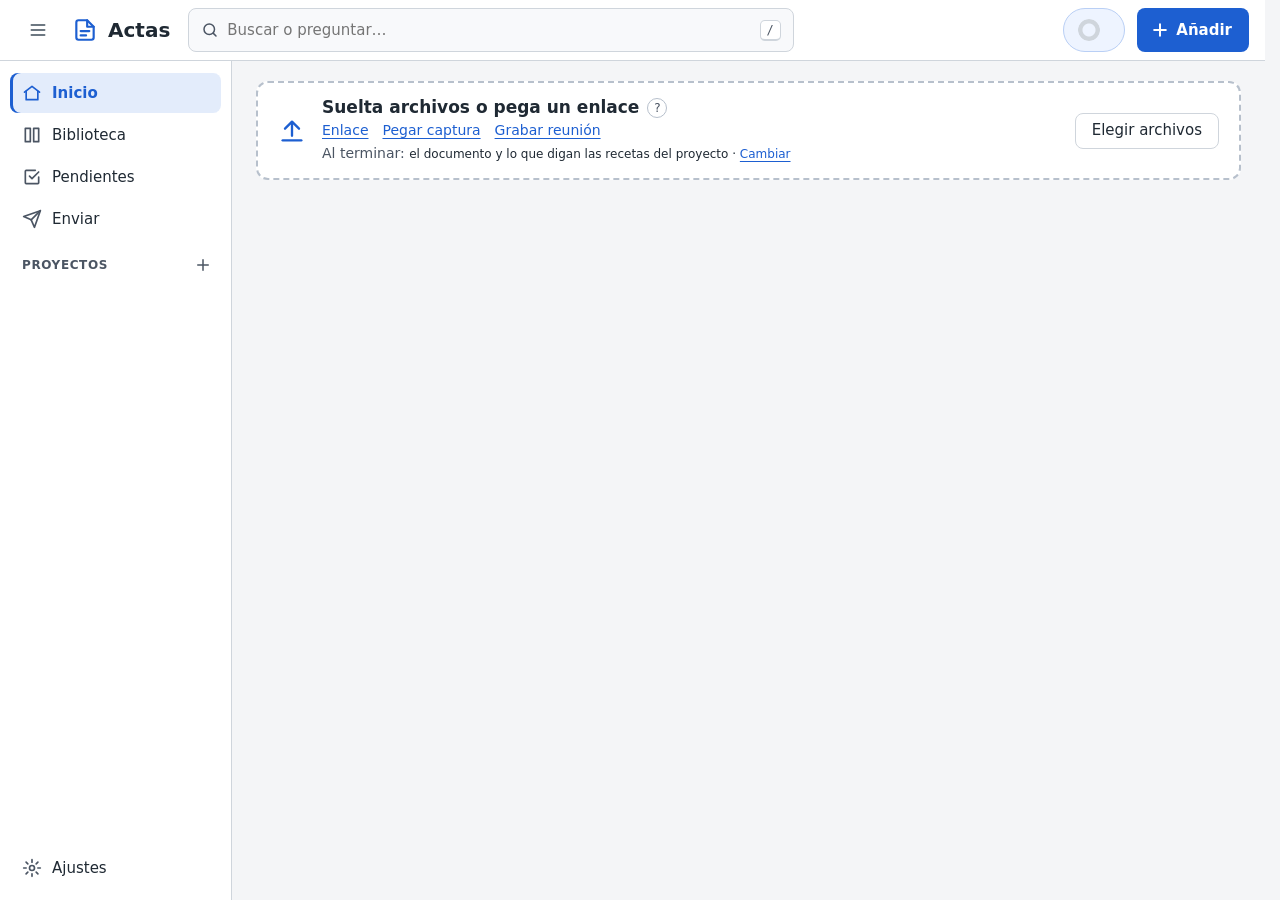
==== commit 940cf533: "style: formatear con ruff y prettier a 160 columnas Solo formato, sin cambios de comportamiento. Con" ====
--- a/static/index.html
+++ b/static/index.html
@@ -1,426 +1,836 @@
 <!doctype html>
 <html lang="es">
-<head>
-<meta charset="utf-8">
-<meta name="viewport" content="width=device-width, initial-scale=1">
-<title>Actas</title>
-<link rel="icon" href="data:,">
-<!-- apariencia antes del primer pintado (espejo local de /api/ajustes: tema, densidad, animaciones) -->
-<script>try{const a=JSON.parse(localStorage.getItem("apariencia"))||{},h=document.documentElement;if(a.tema&&a.tema!=="auto")h.dataset.tema=a.tema;h.dataset.densidad=a.densidad||"comoda";h.dataset.anim=a.animaciones||"completas"}catch(e){}</script>
-<link rel="stylesheet" href="app.css">
-<link rel="stylesheet" href="vistas-requisitos.css">
-<link rel="stylesheet" href="vistas-historias.css">
-<link rel="stylesheet" href="vistas-interesados.css">
-<link rel="stylesheet" href="vistas-decisiones.css">
-<link rel="stylesheet" href="vistas-informe.css">
-<link rel="stylesheet" href="vistas-enviar.css">
-<link rel="stylesheet" href="vistas-shell.css">
-</head>
-<body>
-<a class="skip" href="#main">Saltar al contenido</a>
-<header class="top"><div class="top-in">
-  <button type="button" class="ic gh" id="rail-t" aria-controls="side" aria-expanded="true" aria-label="Menú lateral" title="Contraer o mostrar el menú lateral">
-    <svg width="20" height="20" viewBox="0 0 24 24" fill="none" stroke="currentColor" stroke-width="2" stroke-linecap="round" aria-hidden="true"><path d="M4 6h16M4 12h16M4 18h16"/></svg></button>
-  <a href="#/" id="inicio" class="logo" aria-label="Actas, ir al inicio">
-    <svg width="26" height="26" viewBox="0 0 24 24" fill="none" stroke-width="2" stroke-linecap="round" stroke-linejoin="round" aria-hidden="true"><path d="M14 3H6a2 2 0 0 0-2 2v14a2 2 0 0 0 2 2h12a2 2 0 0 0 2-2V9z"/><path d="M14 3v6h6"/><path d="M8 13h8M8 17h5"/></svg><span>Actas</span></a>
-  <button type="button" class="ic gh" id="omni-b" aria-controls="omni" aria-expanded="false" aria-label="Buscar" title="Buscar (/)"><svg width="20" height="20" viewBox="0 0 24 24" fill="none" stroke="currentColor" stroke-width="2" stroke-linecap="round" aria-hidden="true"><circle cx="11" cy="11" r="7"/><path d="M20 20l-3.5-3.5"/></svg></button>
-  <form class="srch" id="omni" role="search" aria-label="Buscar o preguntar">
-    <svg width="18" height="18" viewBox="0 0 24 24" fill="none" stroke-width="2" stroke-linecap="round" aria-hidden="true"><circle cx="11" cy="11" r="7"/><path d="M20 20l-3.5-3.5"/></svg>
-    <label for="buscar" class="sr">Buscar o preguntar</label><input type="search" id="buscar" placeholder="Buscar o preguntar…" autocomplete="off" aria-keyshortcuts="/">
-    <label for="omni-c" class="sr">Dónde buscar</label><select id="omni-c"><option value="">Todo</option></select>
-    <kbd class="kbd" aria-hidden="true">/</kbd></form>
-  <span class="grow"></span>
-  <button class="pill" id="b-cola" title="Cola de trabajos" aria-controls="v-cola"><span class="qring" aria-hidden="true"></span><span><strong>Cola</strong><span class="t2" id="cola-txt"></span></span></button>
-  <button class="btn sec" id="b-importar" title="Abrir un documento exportado (.zip)" hidden>Importar</button>
-  <button class="btn pri" id="nueva" aria-keyshortcuts="n" title="Añadir (N)"><svg width="20" height="20" viewBox="0 0 24 24" fill="none" stroke="currentColor" stroke-width="2.4" stroke-linecap="round" aria-hidden="true"><path d="M12 5v14M5 12h14"/></svg><span class="fab-t" id="nueva-t">Añadir</span></button>
-  <button class="btn sec ic" id="b-ajustes" aria-label="Ajustes" title="Ajustes">
-    <svg width="20" height="20" viewBox="0 0 24 24" fill="none" stroke="currentColor" stroke-width="2" stroke-linecap="round" stroke-linejoin="round" aria-hidden="true"><circle cx="12" cy="12" r="3"/><path d="M19.4 15a1.7 1.7 0 0 0 .3 1.8l.1.1a2 2 0 1 1-2.8 2.8l-.1-.1a1.7 1.7 0 0 0-1.8-.3 1.7 1.7 0 0 0-1 1.5V21a2 2 0 1 1-4 0v-.1a1.7 1.7 0 0 0-1.1-1.5 1.7 1.7 0 0 0-1.8.3l-.1.1a2 2 0 1 1-2.8-2.8l.1-.1a1.7 1.7 0 0 0 .3-1.8 1.7 1.7 0 0 0-1.5-1H3a2 2 0 1 1 0-4h.1a1.7 1.7 0 0 0 1.5-1.1 1.7 1.7 0 0 0-.3-1.8l-.1-.1a2 2 0 1 1 2.8-2.8l.1.1a1.7 1.7 0 0 0 1.8.3H9a1.7 1.7 0 0 0 1-1.5V3a2 2 0 1 1 4 0v.1a1.7 1.7 0 0 0 1 1.5 1.7 1.7 0 0 0 1.8-.3l.1-.1a2 2 0 1 1 2.8 2.8l-.1.1a1.7 1.7 0 0 0-.3 1.8V9a1.7 1.7 0 0 0 1.5 1H21a2 2 0 1 1 0 4h-.1a1.7 1.7 0 0 0-1.5 1z"/></svg></button>
-</div></header>
-<div class="shell">
-<nav id="side" class="rail" aria-label="Principal"></nav>
-<main id="main" tabindex="-1">
-  <!-- ===== Inicio / Proyecto (fsel: undefined = inicio, "" = sin proyecto, otro = ese proyecto) ===== -->
-  <section id="v-home">
-    <div id="contenido">
-      <div id="ed-home"></div>
-      <div id="h-inicio">
-        <div class="head" id="h-head" hidden><h1 id="h-tit">Inicio</h1><p class="muted" id="h-sub"></p></div>
-        <section class="hdrop" id="h-drop" aria-labelledby="h-drop-t">
-          <svg class="ico" width="28" height="28" viewBox="0 0 24 24" fill="none" stroke-width="2" stroke-linecap="round" stroke-linejoin="round" aria-hidden="true"><path d="M12 16V4M6 10l6-6 6 6"/><path d="M4 20h16"/></svg>
-          <div class="hd-m">
-            <div class="hd-tt"><h1 id="h-drop-t">Suelta archivos o pega un enlace</h1><button type="button" class="link hd-q" aria-label="Formatos admitidos: vídeo, audio, PDF, Word, Markdown, texto, HTML, imágenes, .zip y correos (.eml, .msg)" title="Vídeo · audio · PDF · Word · Markdown · texto · HTML · imágenes · .zip · correos (.eml, .msg)">?</button></div>
-            <div class="row wrap hd-acc"><button type="button" class="link" id="h-enl-b" aria-controls="h-enl" aria-expanded="false">Enlace</button><button type="button" class="link" id="h-pegar">Pegar captura</button><button type="button" class="link" id="h-grabar">Grabar reunión</button></div>
-            <p class="hd-rec" id="h-receta"></p>
-          </div>
-          <button type="button" class="sec" id="h-elegir">Elegir archivos</button>
-          <form class="row hd-enl" id="h-enl" hidden><label for="h-enl-i" class="sr">Enlace</label><input id="h-enl-i" type="url" placeholder="https://… (vídeo, audio, pódcast o archivo)"><button class="sec">Añadir enlace</button></form>
-        </section>
-        <section class="sug" id="h-sug" aria-label="Sugerencias"></section>
-        <section class="box rev" id="rev" hidden aria-labelledby="rev-t"><div class="sec-h"><h2 id="rev-t">Por revisar</h2><span id="rev-acc"></span></div><div id="en-proc"></div><div id="rev-reg"></div><div id="rev-l"></div></section>
-        <nav class="flujo" id="h-flujo" aria-label="Flujo: añadir, procesar, revisar, enviar"></nav>
-        <div class="h-fila">
-          <section class="box" id="h-cont" hidden aria-labelledby="h-cont-t"><div class="sec-h"><h2 id="h-cont-t">Continúa</h2><a href="#/biblioteca">Ver biblioteca</a></div><div class="h-cl" id="h-cont-l"></div></section>
-          <section class="box h-pend" id="h-pend" hidden aria-labelledby="h-pend-t"><div class="sec-h"><h2 id="h-pend-t">Pendientes</h2><a href="#/pendientes" id="h-pend-n"></a></div><ul class="h-pl" id="h-pend-l"></ul></section>
+  <head>
+    <meta charset="utf-8" />
+    <meta name="viewport" content="width=device-width, initial-scale=1" />
+    <title>Actas</title>
+    <link rel="icon" href="data:," />
+    <!-- apariencia antes del primer pintado (espejo local de /api/ajustes: tema, densidad, animaciones) -->
+    <script>
+      try {
+        const a = JSON.parse(localStorage.getItem("apariencia")) || {},
+          h = document.documentElement;
+        if (a.tema && a.tema !== "auto") h.dataset.tema = a.tema;
+        h.dataset.densidad = a.densidad || "comoda";
+        h.dataset.anim = a.animaciones || "completas";
+      } catch (e) {}
+    </script>
+    <link rel="stylesheet" href="app.css" />
+    <link rel="stylesheet" href="vistas-requisitos.css" />
+    <link rel="stylesheet" href="vistas-historias.css" />
+    <link rel="stylesheet" href="vistas-interesados.css" />
+    <link rel="stylesheet" href="vistas-decisiones.css" />
+    <link rel="stylesheet" href="vistas-informe.css" />
+    <link rel="stylesheet" href="vistas-enviar.css" />
+    <link rel="stylesheet" href="vistas-shell.css" />
+  </head>
+  <body>
+    <a class="skip" href="#main">Saltar al contenido</a>
+    <header class="top">
+      <div class="top-in">
+        <button
+          type="button"
+          class="ic gh"
+          id="rail-t"
+          aria-controls="side"
+          aria-expanded="true"
+          aria-label="Menú lateral"
+          title="Contraer o mostrar el menú lateral"
+        >
+          <svg width="20" height="20" viewBox="0 0 24 24" fill="none" stroke="currentColor" stroke-width="2" stroke-linecap="round" aria-hidden="true">
+            <path d="M4 6h16M4 12h16M4 18h16" />
+          </svg>
+        </button>
+        <a href="#/" id="inicio" class="logo" aria-label="Actas, ir al inicio">
+          <svg width="26" height="26" viewBox="0 0 24 24" fill="none" stroke-width="2" stroke-linecap="round" stroke-linejoin="round" aria-hidden="true">
+            <path d="M14 3H6a2 2 0 0 0-2 2v14a2 2 0 0 0 2 2h12a2 2 0 0 0 2-2V9z" />
+            <path d="M14 3v6h6" />
+            <path d="M8 13h8M8 17h5" /></svg
+          ><span>Actas</span></a
+        >
+        <button type="button" class="ic gh" id="omni-b" aria-controls="omni" aria-expanded="false" aria-label="Buscar" title="Buscar (/)">
+          <svg width="20" height="20" viewBox="0 0 24 24" fill="none" stroke="currentColor" stroke-width="2" stroke-linecap="round" aria-hidden="true">
+            <circle cx="11" cy="11" r="7" />
+            <path d="M20 20l-3.5-3.5" />
+          </svg>
+        </button>
+        <form class="srch" id="omni" role="search" aria-label="Buscar o preguntar">
+          <svg width="18" height="18" viewBox="0 0 24 24" fill="none" stroke-width="2" stroke-linecap="round" aria-hidden="true">
+            <circle cx="11" cy="11" r="7" />
+            <path d="M20 20l-3.5-3.5" />
+          </svg>
+          <label for="buscar" class="sr">Buscar o preguntar</label
+          ><input type="search" id="buscar" placeholder="Buscar o preguntar…" autocomplete="off" aria-keyshortcuts="/" />
+          <label for="omni-c" class="sr">Dónde buscar</label
+          ><select id="omni-c">
+            <option value="">Todo</option>
+          </select>
+          <kbd class="kbd" aria-hidden="true">/</kbd>
+        </form>
+        <span class="grow"></span>
+        <button class="pill" id="b-cola" title="Cola de trabajos" aria-controls="v-cola">
+          <span class="qring" aria-hidden="true"></span><span><strong>Cola</strong><span class="t2" id="cola-txt"></span></span>
+        </button>
+        <button class="btn sec" id="b-importar" title="Abrir un documento exportado (.zip)" hidden>Importar</button>
+        <button class="btn pri" id="nueva" aria-keyshortcuts="n" title="Añadir (N)">
+          <svg width="20" height="20" viewBox="0 0 24 24" fill="none" stroke="currentColor" stroke-width="2.4" stroke-linecap="round" aria-hidden="true">
+            <path d="M12 5v14M5 12h14" /></svg
+          ><span class="fab-t" id="nueva-t">Añadir</span>
+        </button>
+        <button class="btn sec ic" id="b-ajustes" aria-label="Ajustes" title="Ajustes">
+          <svg
+            width="20"
+            height="20"
+            viewBox="0 0 24 24"
+            fill="none"
+            stroke="currentColor"
+            stroke-width="2"
+            stroke-linecap="round"
+            stroke-linejoin="round"
+            aria-hidden="true"
+          >
+            <circle cx="12" cy="12" r="3" />
+            <path
+              d="M19.4 15a1.7 1.7 0 0 0 .3 1.8l.1.1a2 2 0 1 1-2.8 2.8l-.1-.1a1.7 1.7 0 0 0-1.8-.3 1.7 1.7 0 0 0-1 1.5V21a2 2 0 1 1-4 0v-.1a1.7 1.7 0 0 0-1.1-1.5 1.7 1.7 0 0 0-1.8.3l-.1.1a2 2 0 1 1-2.8-2.8l.1-.1a1.7 1.7 0 0 0 .3-1.8 1.7 1.7 0 0 0-1.5-1H3a2 2 0 1 1 0-4h.1a1.7 1.7 0 0 0 1.5-1.1 1.7 1.7 0 0 0-.3-1.8l-.1-.1a2 2 0 1 1 2.8-2.8l.1.1a1.7 1.7 0 0 0 1.8.3H9a1.7 1.7 0 0 0 1-1.5V3a2 2 0 1 1 4 0v.1a1.7 1.7 0 0 0 1 1.5 1.7 1.7 0 0 0 1.8-.3l.1-.1a2 2 0 1 1 2.8 2.8l-.1.1a1.7 1.7 0 0 0-.3 1.8V9a1.7 1.7 0 0 0 1.5 1H21a2 2 0 1 1 0 4h-.1a1.7 1.7 0 0 0-1.5 1z"
+            />
+          </svg>
+        </button>
+      </div>
+    </header>
+    <div class="shell">
+      <nav id="side" class="rail" aria-label="Principal"></nav>
+      <main id="main" tabindex="-1">
+        <!-- ===== Inicio / Proyecto (fsel: undefined = inicio, "" = sin proyecto, otro = ese proyecto) ===== -->
+        <section id="v-home">
+          <div id="contenido">
+            <div id="ed-home"></div>
+            <div id="h-inicio">
+              <div class="head" id="h-head" hidden>
+                <h1 id="h-tit">Inicio</h1>
+                <p class="muted" id="h-sub"></p>
+              </div>
+              <section class="hdrop" id="h-drop" aria-labelledby="h-drop-t">
+                <svg
+                  class="ico"
+                  width="28"
+                  height="28"
+                  viewBox="0 0 24 24"
+                  fill="none"
+                  stroke-width="2"
+                  stroke-linecap="round"
+                  stroke-linejoin="round"
+                  aria-hidden="true"
+                >
+                  <path d="M12 16V4M6 10l6-6 6 6" />
+                  <path d="M4 20h16" />
+                </svg>
+                <div class="hd-m">
+                  <div class="hd-tt">
+                    <h1 id="h-drop-t">Suelta archivos o pega un enlace</h1>
+                    <button
+                      type="button"
+                      class="link hd-q"
+                      aria-label="Formatos admitidos: vídeo, audio, PDF, Word, Markdown, texto, HTML, imágenes, .zip y correos (.eml, .msg)"
+                      title="Vídeo · audio · PDF · Word · Markdown · texto · HTML · imágenes · .zip · correos (.eml, .msg)"
+                    >
+                      ?
+                    </button>
+                  </div>
+                  <div class="row wrap hd-acc">
+                    <button type="button" class="link" id="h-enl-b" aria-controls="h-enl" aria-expanded="false">Enlace</button
+                    ><button type="button" class="link" id="h-pegar">Pegar captura</button
+                    ><button type="button" class="link" id="h-grabar">Grabar reunión</button>
+                  </div>
+                  <p class="hd-rec" id="h-receta"></p>
+                </div>
+                <button type="button" class="sec" id="h-elegir">Elegir archivos</button>
+                <form class="row hd-enl" id="h-enl" hidden>
+                  <label for="h-enl-i" class="sr">Enlace</label
+                  ><input id="h-enl-i" type="url" placeholder="https://… (vídeo, audio, pódcast o archivo)" /><button class="sec">Añadir enlace</button>
+                </form>
+              </section>
+              <section class="sug" id="h-sug" aria-label="Sugerencias"></section>
+              <section class="box rev" id="rev" hidden aria-labelledby="rev-t">
+                <div class="sec-h">
+                  <h2 id="rev-t">Por revisar</h2>
+                  <span id="rev-acc"></span>
+                </div>
+                <div id="en-proc"></div>
+                <div id="rev-reg"></div>
+                <div id="rev-l"></div>
+              </section>
+              <nav class="flujo" id="h-flujo" aria-label="Flujo: añadir, procesar, revisar, enviar"></nav>
+              <div class="h-fila">
+                <section class="box" id="h-cont" hidden aria-labelledby="h-cont-t">
+                  <div class="sec-h">
+                    <h2 id="h-cont-t">Continúa</h2>
+                    <a href="#/biblioteca">Ver biblioteca</a>
+                  </div>
+                  <div class="h-cl" id="h-cont-l"></div>
+                </section>
+                <section class="box h-pend" id="h-pend" hidden aria-labelledby="h-pend-t">
+                  <div class="sec-h">
+                    <h2 id="h-pend-t">Pendientes</h2>
+                    <a href="#/pendientes" id="h-pend-n"></a>
+                  </div>
+                  <ul class="h-pl" id="h-pend-l"></ul>
+                </section>
+              </div>
+            </div>
+            <section id="proys-w" hidden>
+              <div class="sec-h"><h2 id="proys-t">Proyectos</h2></div>
+              <div class="proys" id="proys"></div>
+            </section>
+            <div id="f-cab" hidden>
+              <div class="f-head">
+                <div class="f-tit">
+                  <h1 id="ftit"></h1>
+                  <p class="muted" id="fsub"></p>
+                  <button type="button" class="link f-auto" id="f-auto" hidden></button>
+                </div>
+                <div class="acc">
+                  <label for="f-plant" class="sr" id="f-plant-l">Tipo por defecto</label
+                  ><select id="f-plant" hidden></select
+                  ><select id="f-estilo" hidden aria-label="Estilo de organización por defecto"></select>
+                  <button class="btn sec" id="f-preguntar" hidden>Preguntar</button>
+                  <button class="btn sec" id="f-env" hidden>Enviar proyecto</button>
+                  <button class="btn pri" id="f-nuevo" hidden>+ Añadir</button>
+                  <details class="menu" id="f-mas" hidden>
+                    <summary aria-label="Más acciones del proyecto">⋯ Más</summary>
+                    <div class="pop" role="menu" id="f-mas-l">
+                      <button role="menuitem" id="f-ren" hidden>Renombrar proyecto</button>
+                      <button role="menuitem" id="f-quitar" class="dng" hidden>Quitar proyecto</button>
+                    </div>
+                  </details>
+                </div>
+              </div>
+              <nav class="tabs" id="f-tabs" role="tablist" aria-label="Secciones del proyecto" hidden></nav>
+              <div id="f-sub"></div>
+              <div id="ed-carpeta"></div>
+              <div id="f-panel" hidden></div>
+            </div>
+            <section id="docs-w" class="tabla">
+              <div class="sec-h">
+                <h2 id="docs-t">Documentos</h2>
+                <a href="#/biblioteca" id="docs-todos">Biblioteca</a>
+              </div>
+              <div id="tabla">
+                <table>
+                  <thead>
+                    <tr>
+                      <th scope="col">Documento</th>
+                      <th scope="col">Proyecto</th>
+                      <th scope="col">Fecha</th>
+                      <th scope="col">Estado</th>
+                    </tr>
+                  </thead>
+                  <tbody id="lista"></tbody>
+                </table>
+                <div class="vacio" id="vacio" hidden></div>
+              </div>
+            </section>
+          </div>
+        </section>
+
+        <!-- ===== Biblioteca ===== -->
+        <section id="v-bib" class="page" hidden aria-labelledby="bib-t">
+          <div class="sec-h bib-h" id="bib-h">
+            <h1 id="bib-t">Biblioteca</h1>
+            <span class="muted" id="bib-n"></span>
+            <div class="bib-bulk" id="bib-bulk" hidden role="region" aria-label="Acciones con la selección"></div>
+          </div>
+          <div class="bib-f" id="bib-f"></div>
+          <div class="bib-g" id="bib-g">
+            <div class="tabla bib-l">
+              <table>
+                <thead>
+                  <tr>
+                    <th scope="col"><input type="checkbox" id="bib-all" aria-label="Seleccionar todo" /></th>
+                    <th scope="col">Documento</th>
+                    <th scope="col">Tipo</th>
+                    <th scope="col">Proyecto</th>
+                    <th scope="col">Fecha</th>
+                    <th scope="col">Estado</th>
+                  </tr>
+                </thead>
+                <tbody id="bib-tb"></tbody>
+              </table>
+              <div class="vacio" id="bib-v" hidden></div>
+            </div>
+            <aside class="bib-p box" id="bib-p" aria-label="Vista previa" aria-live="polite" hidden>
+              <p class="muted">Elige un documento para ver su resumen y sus acciones.</p>
+            </aside>
+          </div>
+        </section>
+
+        <!-- ===== Pendientes (de todos los proyectos) ===== -->
+        <section id="v-pend" class="page" hidden aria-labelledby="pend-t">
+          <div class="sec-h">
+            <h1 id="pend-t">Pendientes</h1>
+            <span id="pend-f"></span>
+          </div>
+          <div id="pend-l"></div>
+        </section>
+
+        <!-- ===== Enviar (centro de salida, enviar.js) ===== -->
+        <section id="v-enviar" class="page" hidden aria-labelledby="env-t">
+          <h1 id="env-t" class="sr">Enviar</h1>
+          <div id="env-raiz"></div>
+        </section>
+
+        <!-- ===== Buscar (omnibox) ===== -->
+        <section id="v-buscar" class="page" hidden aria-labelledby="bus-t">
+          <div class="sec-h"><h1 id="bus-t">Buscar</h1></div>
+          <div class="bus-f" id="bus-f"></div>
+          <section class="box bus-r" id="bus-resp" hidden aria-labelledby="bus-resp-t">
+            <div class="sec-h"><h2 id="bus-resp-t">Respuesta</h2></div>
+            <div id="bus-q"></div>
+          </section>
+          <div class="bus-g">
+            <section aria-labelledby="bus-fr-t">
+              <h2 id="bus-fr-t">Fragmentos</h2>
+              <ol class="bus-l" id="bus-fr"></ol>
+            </section>
+            <section aria-labelledby="bus-el-t">
+              <h2 id="bus-el-t">Elementos</h2>
+              <ul class="bus-l" id="bus-el"></ul>
+            </section>
+          </div>
+        </section>
+
+        <!-- ===== Añadir (hoja; antes «Nuevo documento») ===== -->
+        <dialog id="v-nuevo" class="sheet" aria-labelledby="form-t">
+          <form id="form" autocomplete="off">
+            <div class="sh-h">
+              <div>
+                <h1 id="form-t">Añadir</h1>
+                <p class="muted" id="form-sub">Archivos, enlaces o capturas: se procesan en este equipo y se envían a donde digas.</p>
+              </div>
+              <button type="button" class="sec qi" id="an-x" aria-label="Cerrar">&times;</button>
+            </div>
+            <div class="sh-b">
+              <section class="an-sec" id="f-fuente-c" aria-labelledby="an-h1">
+                <h2 class="an-h sr" id="an-h1">Archivos, enlace o captura</h2>
+                <div id="f-fuente">
+                  <div class="an-drop" id="drop">
+                    <svg
+                      class="ico"
+                      width="28"
+                      height="28"
+                      viewBox="0 0 24 24"
+                      fill="none"
+                      stroke="currentColor"
+                      stroke-width="2"
+                      stroke-linecap="round"
+                      stroke-linejoin="round"
+                      aria-hidden="true"
+                    >
+                      <path d="M12 16V4M6 10l6-6 6 6" />
+                      <path d="M4 20h16" />
+                    </svg>
+                    <div class="t" id="drop-t">Suelta aquí tus archivos</div>
+                    <button type="button" class="sec" id="an-elegir">Elegir archivos</button>
+                    <small class="muted">Vídeo, audio, PDF, Word, Markdown, texto, imágenes, .zip o correos</small>
+                    <input
+                      type="file"
+                      id="an-file"
+                      multiple
+                      hidden
+                      accept="video/*,audio/*,.mp4,.mkv,.webm,.mov,.m4v,.avi,.mp3,.m4a,.wav,.ogg,.opus,.flac,.aac,.pdf,.md,.txt,.docx,.html,.htm,.png,.jpg,.jpeg,.webp,.zip,.eml,.msg"
+                    />
+                    <div class="row wrap an-mini">
+                      <button type="button" class="link" id="an-enl-b" aria-controls="t-enlace" aria-expanded="false">Enlace</button
+                      ><span id="n-grabar" hidden></span>
+                      <button type="button" id="elegir" class="link" title="Usa el archivo donde está, sin copiarlo (vídeos grandes)">Elegir sin copiar</button>
+                      <button type="button" class="link" id="an-pegar">Pegar captura</button>
+                    </div>
+                    <label for="ruta" class="sr">Archivo elegido</label><input id="ruta" readonly hidden />
+                    <ul class="an-files" id="an-files" aria-label="Archivos para procesar"></ul>
+                    <small id="subida" aria-live="polite"></small>
+                  </div>
+                  <div class="field" id="an-desc-w" hidden>
+                    <label for="an-desc">Descripción de la imagen (opcional; también se puede buscar)</label
+                    ><textarea id="an-desc" rows="2" placeholder="Error 403 tras el cambio de contraseña"></textarea>
+                  </div>
+                  <label class="check" id="an-tc-w" hidden
+                    ><input type="checkbox" id="an-tc" />
+                    <span
+                      >Ya está hecho, no resumir<small>Se guarda tal cual, se indexa y se extraen sus tareas, decisiones y requisitos con su cita.</small></span
+                    ></label
+                  >
+                  <div class="field" id="t-enlace" hidden>
+                    <label for="enlace">Enlace</label>
+                    <input id="enlace" type="url" placeholder="https://…" title="Vídeo, audio, pódcast, reunión grabada o archivo" />
+                  </div>
+                  <div id="n-notas" class="card" hidden></div>
+                </div>
+              </section>
+              <section class="an-sec" id="an-obj" aria-labelledby="an-h2">
+                <h2 class="an-h" id="an-h2">Qué sacar y dónde</h2>
+                <div class="an-goals" id="an-goals" role="group" aria-label="Atajos de objetivo"></div>
+                <div id="an-check"></div>
+              </section>
+
+              <details class="an-av" id="an-av">
+                <summary>Proyecto y ajustes <span class="muted" id="gen-res"></span></summary>
+                <div class="an-avb">
+                  <div class="cols an-pt" role="group" aria-label="Proyecto y tipo">
+                    <div class="field">
+                      <label for="n-carpeta" id="n-carpeta-l">Proyecto</label
+                      ><select id="n-carpeta"></select>
+                      <input id="n-carpeta-nueva" class="mt8" aria-label="Nombre nuevo" placeholder="Nombre" hidden />
+                    </div>
+                    <div class="field" id="f-plantilla">
+                      <label for="plantilla" id="plantilla-l">Tipo</label
+                      ><select id="plantilla"></select
+                      ><small id="info-plant"></small> <a class="solo-av sm-l" href="#/ajustes/plantillas">Editar plantillas</a>
+                    </div>
+                    <div class="field">
+                      <label for="an-nombre">Nombre base (opcional)</label><input id="an-nombre" placeholder="Comité 28-oct" /><small
+                        >Se usa para nombrar lo que se envía.</small
+                      >
+                    </div>
+                  </div>
+                  <div class="field solo-sim" id="sp-bloque">
+                    <label id="sp-ql">Calidad</label>
+                    <div class="chips" id="sp-cal" role="radiogroup" aria-labelledby="sp-ql">
+                      <button type="button" role="radio" class="chip" data-q="r" aria-checked="true"><b>Rápido</b><small>Menos espera</small></button>
+                      <button type="button" role="radio" class="chip" data-q="c" aria-checked="false">
+                        <b>Calidad</b><small>Mejor resultado, tarda más</small>
+                      </button>
+                    </div>
+                    <small id="sp-hint">Mejor resultado, tarda más</small>
+                  </div>
+                  <div class="field solo-av">
+                    <fieldset>
+                      <legend id="nivel-l">Longitud</legend>
+                      <div class="seg" role="radiogroup" aria-labelledby="nivel-l" id="seg-nivel"></div>
+                      <select id="nivel" hidden>
+                        <option>breve</option>
+                        <option selected>normal</option>
+                        <option>detallado</option>
+                      </select>
+                      <small>Breve: puntos clave y capturas. Normal y Detallado: detalle por secciones.</small>
+                    </fieldset>
+                  </div>
+                  <div class="field solo-av" id="bloque-calidad">
+                    <label id="cal-l">Calidad del documento</label>
+                    <select id="calidad" hidden>
+                      <option value="rápida">Rápida</option>
+                    </select>
+                    <div id="cal-niv" role="radiogroup" aria-labelledby="cal-l"></div>
+                    <small class="warn" id="aviso-alta" hidden></small>
+                    <button class="sec sm mt8" id="bajar-nivel" type="button" hidden></button>
+                    <small id="info-alta"
+                      >Alta y superiores: bloques más pequeños cortados donde cambia el tema, viñetas agrupadas sin repetidos y cifras y fechas
+                      comprobadas.</small
+                    >
+                  </div>
+                  <div class="cols solo-av">
+                    <div class="field">
+                      <label for="habla">Idioma de la reunión</label>
+                      <select id="habla">
+                        <option value="auto">Automático</option>
+                        <option value="es">Español</option>
+                        <option value="en">Inglés</option>
+                        <option value="ca">Catalán</option>
+                        <option value="eu">Euskera</option>
+                        <option value="gl">Gallego</option>
+                        <option value="fr">Francés</option>
+                        <option value="pt">Portugués</option>
+                        <option value="de">Alemán</option>
+                        <option value="it">Italiano</option>
+                        <option value="mezcla">Mezcla de idiomas</option>
+                      </select>
+                      <small>Automático: se detecta al principio. Mezcla: se detecta cada 30 s y cada tramo se transcribe en su idioma (más lento).</small>
+                    </div>
+                    <div class="field">
+                      <label for="idioma">Idioma del documento</label
+                      ><select id="idioma"></select>
+                      <small id="hint-idioma" class="warn" hidden></small
+                      ><small>Las citas literales quedan en el idioma original, con la traducción entre paréntesis.</small>
+                    </div>
+                  </div>
+                  <div class="cols hab-g solo-av">
+                    <div class="g-gpu">
+                      <label class="check"><input type="checkbox" id="usar-gpu" disabled /> <span>Usar GPU</span></label> <small id="info-gpu"></small
+                      ><small id="info-ram"></small>
+                    </div>
+                    <div id="f-hab">
+                      <div class="g-sep">
+                        <label class="check"
+                          ><input type="checkbox" id="hablantes" /> <span>Separar quién habla <span class="badge">experimental</span></span></label
+                        >
+                        <small id="hint-hab" hidden>No hace falta: la transcripción ya trae los nombres.</small>
+                      </div>
+                      <div class="field g-nom">
+                        <label for="nombres">Nombres de los hablantes (opcional)</label>
+                        <input id="nombres" placeholder="Hablante 1=Ana, Hablante 2=Luis" />
+                        <small>Se aplican sin repetir el proceso: cámbialos y vuelve a generar.</small>
+                      </div>
+                    </div>
+                  </div>
+                  <div class="cols">
+                    <div class="field">
+                      <label for="navegador">Cookies del navegador (enlaces privados)</label>
+                      <select id="navegador">
+                        <option value="">Ninguno</option>
+                        <option value="firefox">Firefox</option>
+                        <option value="chrome">Chrome</option>
+                        <option value="edge">Edge</option>
+                        <option value="safari">Safari</option>
+                      </select>
+                      <small>En Windows, Chrome y Edge suelen bloquear esto; Firefox funciona mejor.</small>
+                      <label
+                        class="check"
+                        id="l-solo-audio"
+                        hidden
+                        title="Baja solo el sonido: la descarga es más rápida, pero el documento no llevará capturas de pantalla"
+                        ><input type="checkbox" id="solo-audio" /> <span>Descargar solo el audio (más rápido; sin capturas de pantalla)</span></label
+                      >
+                    </div>
+                    <div class="field solo-av">
+                      <label for="ruta-tr">Transcripción propia (opcional)</label>
+                      <div class="row" id="drop-tr">
+                        <input id="ruta-tr" readonly placeholder="Teams, Zoom, Meet, Otter… (.vtt .srt .txt .docx)" />
+                        <button type="button" id="elegir-tr" class="sec">Elegir</button
+                        ><button type="button" id="quitar-tr" class="sec" hidden aria-label="Quitar transcripción">&times;</button>
+                      </div>
+                      <small id="info-tr"
+                        >Sustituye a la transcripción automática; con vídeo se alinea sola. Sin vídeo, el documento no lleva capturas ni reproductor.</small
+                      >
+                    </div>
+                  </div>
+                  <div id="nube-f" class="solo-nube"></div>
+                  <div class="otros">
+                    <button type="button" class="link solo-sim" id="av-form">Más opciones (modo avanzado)</button
+                    ><span id="n-nube" class="solo-nube" hidden></span>
+                  </div>
+                </div>
+              </details>
+            </div>
+            <div class="sh-f gen">
+              <p class="err" id="form-err" role="alert"></p>
+              <span class="muted grow" id="an-res"></span>
+              <button type="button" class="sec" id="an-cancel">Cancelar</button>
+              <button class="pri" id="generar">Procesar</button>
+            </div>
+          </form>
+        </dialog>
+
+        <section id="v-grabar" class="page" hidden></section>
+
+        <!-- ===== Cola ===== -->
+        <section id="v-cola" hidden>
+          <div class="dh">
+            <div class="qh-in">
+              <a class="back" href="#/" id="cola-volver">&larr; Inicio</a>
+              <h1>Cola</h1>
+              <p class="muted" id="q-sub">Se procesa un trabajo a la vez; el resto espera su turno. Puedes seguir usando la aplicación.</p>
+            </div>
+          </div>
+          <div class="cola-w"><div id="q-lista" aria-live="polite"></div></div>
+        </section>
+
+        <!-- ===== Documento ===== -->
+        <section id="v-res" hidden>
+          <div class="dh">
+            <div class="dh-in">
+              <div class="dh-top">
+                <div class="dh-t">
+                  <a class="back" href="#" id="volver">&larr; <span id="cab-carpeta">Inicio</span></a>
+                  <h1 id="cab-titulo"></h1>
+                  <div class="meta" id="cab-meta"></div>
+                </div>
+                <div class="acc" id="doc-acc">
+                  <button class="pri" id="d-resumir" hidden>Resumir y extraer</button>
+                  <button class="sec" id="d-preg" hidden>Preguntar</button><!-- Preguntar es una pestaña; el botón queda para atajos -->
+                  <span class="split" id="d-env-w"
+                    ><button class="pri" id="d-env">Enviar</button
+                    ><button class="pri ic" id="d-env-m" aria-label="Elegir a dónde enviar" title="Elegir destino">&#9662;</button></span
+                  >
+                  <!-- #acta-acciones: la barra de edición (Exportar va en ⋯) — pintarAcciones -->
+                  <span id="acta-acciones" hidden></span>
+                  <details class="menu" id="d-mas">
+                    <summary aria-label="Más acciones del documento" title="Más acciones">&#8943;</summary>
+                    <div class="pop" role="menu">
+                      <button role="menuitem" id="d-editar">Editar el texto</button>
+                      <button role="menuitem" id="m-ren">Renombrar</button>
+                      <button role="menuitem" id="m-mover">Mover</button>
+                      <button role="menuitem" id="d-aproy">Añadir a proyecto…</button>
+                      <button role="menuitem" id="d-anon">Anonimizar…</button>
+                      <button role="menuitem" id="d-correo">Borrador de correo</button>
+                      <button role="menuitem" id="d-cond">Vídeo condensado</button>
+                      <button role="menuitem" id="fondo" title="Repasa toda la transcripción en bloques pequeños buscando decisiones y tareas">
+                        Buscar todas a fondo
+                      </button>
+                      <div class="sep" role="separator"></div>
+                      <button role="menuitem" id="d-desc">Descargar…</button>
+                      <details class="sub" id="d-exp">
+                        <summary>Exportar como…</summary>
+                        <div class="sub-l" id="d-exp-l"></div>
+                      </details>
+                      <a role="menuitem" id="dl-zip" download>Descargar (.zip)</a>
+                      <a role="menuitem" id="dl-vid" download title="Documento y vídeo en un zip: las marcas de tiempo saltan al momento sin internet"
+                        >Descargar con vídeo</a
+                      >
+                      <div class="sep" role="separator"></div>
+                      <button role="menuitem" id="d-otra">Otra versión…</button>
+                      <button role="menuitem" id="d-vren">Renombrar versión</button>
+                      <button role="menuitem" id="d-dud">Dudas: siguiente</button>
+                      <button role="menuitem" id="d-det" aria-controls="imp-info">Detalles del archivo</button>
+                      <button role="menuitem" id="d-rest" class="dng" hidden>Restaurar original</button>
+                    </div>
+                  </details>
+                </div>
+              </div>
+              <nav class="tabs" role="tablist" id="mtabs" aria-label="Secciones del documento">
+                <button role="tab" aria-selected="true" data-p="p-acta" id="t-acta">Resumen</button>
+                <button role="tab" aria-selected="false" data-p="p-ext" id="t-ext">Extraído</button>
+                <button role="tab" aria-selected="false" data-p="p-video" id="t-video">Fuente</button>
+                <button role="tab" aria-selected="false" data-p="p-preg" id="t-preg">Preguntar</button>
+              </nav>
+            </div>
+          </div>
+          <div class="page">
+            <div id="ed-res"></div>
+            <div id="solo-vacio" class="card" hidden>
+              <p>Este documento es <b>solo buscable</b>: se encuentra con Buscar y Preguntar, pero no tiene resumen ni elementos extraídos.</p>
+              <p><button type="button" class="pri" id="solo-resumir">Resumir y extraer</button></p>
+            </div>
+            <div id="p-acta" role="tabpanel" aria-labelledby="t-acta">
+              <div class="dbar"><div class="row wrap" id="vers" role="group" aria-label="Versiones"></div></div>
+              <p class="muted" id="imp-info"></p>
+              <div class="doc-g">
+                <nav class="doc-i" id="doc-i" aria-label="En este documento" hidden></nav>
+                <div class="doc-m">
+                  <div class="dud" id="dud-bar" hidden>
+                    <span class="sw" aria-hidden="true"></span><span class="dud-t"><strong id="dud-n"></strong> · revisa antes de enviar</span>
+                    <span class="dud-r" id="dud-r" aria-live="polite"></span>
+                    <span class="dud-b"
+                      ><button class="sec qi" id="dud-ant" aria-label="Dudoso anterior" title="Anterior">&larr;</button
+                      ><button class="sec" id="dud-sig">Siguiente dudoso</button>
+                      <label class="check"><input type="checkbox" id="dud-ver" /> <span>Mostrar</span></label></span
+                    >
+                  </div>
+                  <iframe id="acta-frame" title="Documento"></iframe>
+                </div>
+              </div>
+            </div>
+            <div id="p-ext" role="tabpanel" aria-labelledby="t-ext" hidden></div>
+            <div id="p-preg" role="tabpanel" aria-labelledby="t-preg" hidden>
+              <div class="preg-g">
+                <aside class="preg-a">
+                  <div class="box vbox" id="qbox">
+                    <div id="qslot" aria-hidden="true"></div>
+                    <p class="vnota">Pulsa cualquier minuto de una respuesta para saltar a ese momento.</p>
+                  </div>
+                  <p class="muted">
+                    Solo se responde con lo dicho en la reunión, con la marca que salta al vídeo. Si no se dijo: «No se menciona en la reunión». Cada pregunta
+                    es independiente.
+                  </p>
+                </aside>
+                <div class="preg-m" id="p-preg-m"></div>
+              </div>
+            </div>
+            <div id="p-video" role="tabpanel" aria-labelledby="t-video" hidden>
+              <div id="vslot" aria-hidden="true"></div>
+              <div id="p-fuente"></div>
+              <section class="card cond" id="cond">
+                <div class="cond-h">
+                  <h2 id="cond-t">Vídeo condensado</h2>
+                  <p class="muted" id="rec">Primero los silencios largos, después lo menos importante según el documento.</p>
+                </div>
+                <div class="row wrap cond-r">
+                  <label for="pct">% a quitar</label><input type="range" id="pct" min="10" max="90" value="40" /><output id="pct-o" for="pct">40</output>
+                  <button class="sec" id="condensar">Generar vídeo condensado</button>
+                </div>
+                <ul class="list conds" id="conds"></ul>
+                <video id="cvideo" controls preload="metadata" hidden></video>
+              </section>
+              <div class="card" id="p-notas"></div>
+            </div>
+          </div>
+        </section>
+
+        <!-- ===== Preguntar a una carpeta ===== -->
+        <section id="v-preg" class="page" hidden>
+          <a class="back" href="#" id="preg-volver">&larr; Inicio</a>
+          <div class="head"><h1 id="preg-tit"></h1></div>
+          <div id="p-fcarpeta"></div>
+        </section>
+
+        <!-- panel de preguntas (se monta en la pestaña del documento, en el proyecto o en Buscar) -->
+        <div id="qpanel" hidden>
+          <p class="muted">
+            Solo se responde con lo dicho en la reunión y con la marca que salta al vídeo; si no se dijo: «No se menciona en la reunión». Cada pregunta es
+            independiente.
+          </p>
+          <form class="card row" id="qform">
+            <label for="pregunta" class="sr">Pregunta</label> <input id="pregunta" placeholder="Escribe tu pregunta…" /><button class="pri" id="preguntar-b">
+              Preguntar
+            </button>
+          </form>
+          <div class="otros solo-nube"><span id="nube-q-l" hidden></span></div>
+          <div id="nube-q" class="solo-nube"></div>
+          <div id="respuestas"></div>
         </div>
+
+        <!-- ===== Ajustes (General | Modelos | Plantillas | Enviar | Avanzado) ===== -->
+        <section id="v-ajustes" hidden>
+          <div class="ah">
+            <div class="ah-in">
+              <div>
+                <a class="back" href="#/" id="aj-volver">&larr; Inicio</a>
+                <h1>Ajustes</h1>
+              </div>
+              <nav class="tabs" role="tablist" aria-label="Ajustes" id="aj-tabs">
+                <a role="tab" href="#/ajustes/general" data-g="ap">Apariencia</a><a role="tab" href="#/ajustes/modelos" data-g="pr">Proceso</a
+                ><a role="tab" href="#/ajustes/enviar" data-g="en">Enviar</a>
+              </nav>
+            </div>
+          </div>
+          <div class="page">
+            <div class="aj-bus">
+              <input type="search" id="aj-q" placeholder="Buscar un ajuste…" aria-label="Buscar un ajuste" autocomplete="off" />
+              <ul id="aj-res" class="aj-res" hidden></ul>
+            </div>
+            <nav class="aj-sub" id="aj-sub" aria-label="Secciones" hidden></nav>
+            <div id="aj-general" role="tabpanel"></div>
+            <div id="aj-enviar" role="tabpanel" hidden></div>
+            <div id="aj-avanzado" role="tabpanel" hidden>
+              <div id="aj-av"></div>
+              <h2 class="aj-up-t">Perfiles de uso</h2>
+            </div>
+
+            <div id="aj-modelos" role="tabpanel" hidden>
+              <p class="lead muted" id="mod-intro"></p>
+              <section class="card solo-av mod-niv">
+                <div class="mod-niv-h">
+                  <h2>Niveles de calidad</h2>
+                  <p class="muted" id="mod-niv-sub"></p>
+                </div>
+                <div class="tbl">
+                  <table>
+                    <thead>
+                      <tr>
+                        <th scope="col">Nivel</th>
+                        <th scope="col">Modelo</th>
+                        <th scope="col">En este equipo</th>
+                        <th scope="col">Estado</th>
+                      </tr>
+                    </thead>
+                    <tbody id="mod-niv-t"></tbody>
+                  </table>
+                </div>
+              </section>
+              <div class="card solo-sim" id="mod-simple">
+                <h2>Lo necesario para crear documentos</h2>
+                <p id="mod-s-txt"></p>
+                <div class="row wrap">
+                  <button class="pri" id="mod-srec">Instalar lo recomendado</button><button class="link" id="mod-todos">Ver todos los modelos</button>
+                </div>
+              </div>
+              <div class="mod-av">
+                <div class="card" id="mod-cat">
+                  <div class="row wrap">
+                    <h2 class="grow">Modelos del catálogo</h2>
+                    <button class="sec" id="mod-selrec">Seleccionar recomendados</button><button class="pri" id="mod-inst">Instalar seleccionados</button>
+                  </div>
+                  <p class="muted" id="mod-total"></p>
+                  <div id="mod-lista"></div>
+                </div>
+                <div class="card solo-av" id="mod-loc">
+                  <div class="row wrap">
+                    <h2 class="grow">Tus modelos locales</h2>
+                    <button class="pri" id="mod-add">+ Añadir modelo</button>
+                  </div>
+                  <p class="muted">Se usan donde están (no se copian). Modelo no probado con la app: la calidad del documento puede variar.</p>
+                  <div id="mod-enc-lista"></div>
+                </div>
+                <div class="card solo-av" id="mod-roles">
+                  <h2>Búsqueda y chat</h2>
+                  <p class="muted">Qué modelo usa Preguntar. Por defecto, los de serie.</p>
+                  <div id="mod-roles-l"></div>
+                </div>
+              </div>
+              <div class="card prog" id="mod-prog" hidden>
+                <p id="mod-msg" aria-live="polite"></p>
+                <div class="bar"><div id="mod-bar"></div></div>
+                <p class="muted" id="mod-pct"></p>
+                <button class="pri mt8" id="mod-reint" hidden>Reintentar</button>
+              </div>
+            </div>
+
+            <div id="aj-plant" role="tabpanel" hidden>
+              <div class="plant">
+                <aside id="plant-lista" aria-label="Plantillas"></aside>
+                <div>
+                  <p class="muted">Una plantilla dice qué se busca en la grabación y cómo se redacta el documento. Las de serie no se editan: duplícalas.</p>
+                  <div id="plant-msg"></div>
+                  <div class="card" id="plant-ed"></div>
+                </div>
+              </div>
+              <input type="file" id="plant-imp" accept=".json,application/json" hidden />
+            </div>
+
+            <div id="aj-perfiles" role="tabpanel" hidden>
+              <div class="plant">
+                <aside id="up-lista" aria-label="Perfiles de uso"></aside>
+                <div class="card" id="up-ed"></div>
+              </div>
+            </div>
+          </div>
+        </section>
+
+        <!-- ===== Asistente de primer arranque ===== -->
+        <section id="v-uso" class="page" hidden>
+          <div class="uso">
+            <ol class="pasos" id="uso-pasos" aria-label="Pasos" hidden></ol>
+            <div class="card" id="uso-cuerpo"></div>
+          </div>
+        </section>
+      </main>
+    </div>
+
+    <!-- Reproductor flotante: sigue sonando al cambiar de pestaña; las marcas [mm:ss] lo mueven -->
+    <div id="mp" hidden role="region" aria-label="Reproductor">
+      <div id="mp-bar">
+        <span id="mp-t" class="grow"></span>
+        <button type="button" id="mp-pip" class="sec sm" hidden title="Imagen en imagen" aria-label="Imagen en imagen">&#x29C9;</button>
+        <button type="button" id="mp-min" class="sec sm" title="Minimizar" aria-label="Minimizar">&minus;</button>
+        <button type="button" id="mp-x" class="sec sm" title="Cerrar" aria-label="Cerrar reproductor">&times;</button>
       </div>
-      <section id="proys-w" hidden><div class="sec-h"><h2 id="proys-t">Proyectos</h2></div><div class="proys" id="proys"></div></section>
-      <div id="f-cab" hidden>
-        <div class="f-head">
-          <div class="f-tit"><h1 id="ftit"></h1><p class="muted" id="fsub"></p><button type="button" class="link f-auto" id="f-auto" hidden></button></div>
-          <div class="acc">
-            <label for="f-plant" class="sr" id="f-plant-l">Tipo por defecto</label><select id="f-plant" hidden></select><select id="f-estilo" hidden aria-label="Estilo de organización por defecto"></select>
-            <button class="btn sec" id="f-preguntar" hidden>Preguntar</button>
-            <button class="btn sec" id="f-env" hidden>Enviar proyecto</button>
-            <button class="btn pri" id="f-nuevo" hidden>+ Añadir</button>
-            <details class="menu" id="f-mas" hidden><summary aria-label="Más acciones del proyecto">⋯ Más</summary>
-              <div class="pop" role="menu" id="f-mas-l">
-                <button role="menuitem" id="f-ren" hidden>Renombrar proyecto</button>
-                <button role="menuitem" id="f-quitar" class="dng" hidden>Quitar proyecto</button>
-              </div></details>
-          </div>
-        </div>
-        <nav class="tabs" id="f-tabs" role="tablist" aria-label="Secciones del proyecto" hidden></nav>
-        <div id="f-sub"></div>
-        <div id="ed-carpeta"></div><div id="f-panel" hidden></div>
-      </div>
-      <section id="docs-w" class="tabla"><div class="sec-h"><h2 id="docs-t">Documentos</h2><a href="#/biblioteca" id="docs-todos">Biblioteca</a></div>
-        <div id="tabla"><table><thead><tr><th scope="col">Documento</th><th scope="col">Proyecto</th><th scope="col">Fecha</th><th scope="col">Estado</th></tr></thead><tbody id="lista"></tbody></table><div class="vacio" id="vacio" hidden></div></div></section>
+      <video id="vvideo" controls preload="metadata"></video>
     </div>
-  </section>
-
-  <!-- ===== Biblioteca ===== -->
-  <section id="v-bib" class="page" hidden aria-labelledby="bib-t">
-    <div class="sec-h bib-h" id="bib-h"><h1 id="bib-t">Biblioteca</h1><span class="muted" id="bib-n"></span><div class="bib-bulk" id="bib-bulk" hidden role="region" aria-label="Acciones con la selección"></div></div>
-    <div class="bib-f" id="bib-f"></div>
-    <div class="bib-g" id="bib-g"><div class="tabla bib-l"><table><thead><tr><th scope="col"><input type="checkbox" id="bib-all" aria-label="Seleccionar todo"></th><th scope="col">Documento</th><th scope="col">Tipo</th><th scope="col">Proyecto</th><th scope="col">Fecha</th><th scope="col">Estado</th></tr></thead><tbody id="bib-tb"></tbody></table><div class="vacio" id="bib-v" hidden></div></div>
-      <aside class="bib-p box" id="bib-p" aria-label="Vista previa" aria-live="polite" hidden><p class="muted">Elige un documento para ver su resumen y sus acciones.</p></aside></div>
-  </section>
-
-  <!-- ===== Pendientes (de todos los proyectos) ===== -->
-  <section id="v-pend" class="page" hidden aria-labelledby="pend-t"><div class="sec-h"><h1 id="pend-t">Pendientes</h1><span id="pend-f"></span></div><div id="pend-l"></div></section>
-
-  <!-- ===== Enviar (centro de salida, enviar.js) ===== -->
-  <section id="v-enviar" class="page" hidden aria-labelledby="env-t"><h1 id="env-t" class="sr">Enviar</h1><div id="env-raiz"></div></section>
-
-  <!-- ===== Buscar (omnibox) ===== -->
-  <section id="v-buscar" class="page" hidden aria-labelledby="bus-t">
-    <div class="sec-h"><h1 id="bus-t">Buscar</h1></div>
-    <div class="bus-f" id="bus-f"></div>
-    <section class="box bus-r" id="bus-resp" hidden aria-labelledby="bus-resp-t"><div class="sec-h"><h2 id="bus-resp-t">Respuesta</h2></div><div id="bus-q"></div></section>
-    <div class="bus-g"><section aria-labelledby="bus-fr-t"><h2 id="bus-fr-t">Fragmentos</h2><ol class="bus-l" id="bus-fr"></ol></section>
-      <section aria-labelledby="bus-el-t"><h2 id="bus-el-t">Elementos</h2><ul class="bus-l" id="bus-el"></ul></section></div>
-  </section>
-
-  <!-- ===== Añadir (hoja; antes «Nuevo documento») ===== -->
-  <dialog id="v-nuevo" class="sheet" aria-labelledby="form-t">
-    <form id="form" autocomplete="off">
-      <div class="sh-h"><div><h1 id="form-t">Añadir</h1><p class="muted" id="form-sub">Archivos, enlaces o capturas: se procesan en este equipo y se envían a donde digas.</p></div>
-        <button type="button" class="sec qi" id="an-x" aria-label="Cerrar">&times;</button></div>
-      <div class="sh-b">
-        <section class="an-sec" id="f-fuente-c" aria-labelledby="an-h1">
-          <h2 class="an-h sr" id="an-h1">Archivos, enlace o captura</h2>
-          <div id="f-fuente">
-            <div class="an-drop" id="drop">
-              <svg class="ico" width="28" height="28" viewBox="0 0 24 24" fill="none" stroke="currentColor" stroke-width="2" stroke-linecap="round" stroke-linejoin="round" aria-hidden="true"><path d="M12 16V4M6 10l6-6 6 6"/><path d="M4 20h16"/></svg>
-              <div class="t" id="drop-t">Suelta aquí tus archivos</div>
-              <button type="button" class="sec" id="an-elegir">Elegir archivos</button>
-              <small class="muted">Vídeo, audio, PDF, Word, Markdown, texto, imágenes, .zip o correos</small>
-              <input type="file" id="an-file" multiple hidden accept="video/*,audio/*,.mp4,.mkv,.webm,.mov,.m4v,.avi,.mp3,.m4a,.wav,.ogg,.opus,.flac,.aac,.pdf,.md,.txt,.docx,.html,.htm,.png,.jpg,.jpeg,.webp,.zip,.eml,.msg">
-              <div class="row wrap an-mini"><button type="button" class="link" id="an-enl-b" aria-controls="t-enlace" aria-expanded="false">Enlace</button><span id="n-grabar" hidden></span>
-                <button type="button" id="elegir" class="link" title="Usa el archivo donde está, sin copiarlo (vídeos grandes)">Elegir sin copiar</button>
-                <button type="button" class="link" id="an-pegar">Pegar captura</button></div>
-              <label for="ruta" class="sr">Archivo elegido</label><input id="ruta" readonly hidden>
-              <ul class="an-files" id="an-files" aria-label="Archivos para procesar"></ul>
-              <small id="subida" aria-live="polite"></small></div>
-            <div class="field" id="an-desc-w" hidden><label for="an-desc">Descripción de la imagen (opcional; también se puede buscar)</label><textarea id="an-desc" rows="2" placeholder="Error 403 tras el cambio de contraseña"></textarea></div>
-            <label class="check" id="an-tc-w" hidden><input type="checkbox" id="an-tc"> <span>Ya está hecho, no resumir<small>Se guarda tal cual, se indexa y se extraen sus tareas, decisiones y requisitos con su cita.</small></span></label>
-            <div class="field" id="t-enlace" hidden><label for="enlace">Enlace</label>
-              <input id="enlace" type="url" placeholder="https://…" title="Vídeo, audio, pódcast, reunión grabada o archivo"></div>
-            <div id="n-notas" class="card" hidden></div>
-          </div>
-        </section>
-        <section class="an-sec" id="an-obj" aria-labelledby="an-h2">
-          <h2 class="an-h" id="an-h2">Qué sacar y dónde</h2>
-          <div class="an-goals" id="an-goals" role="group" aria-label="Atajos de objetivo"></div>
-          <div id="an-check"></div>
-        </section>
-        
-        <details class="an-av" id="an-av"><summary>Proyecto y ajustes <span class="muted" id="gen-res"></span></summary>
-          <div class="an-avb">
-            <div class="cols an-pt" role="group" aria-label="Proyecto y tipo">
-          <div class="field"><label for="n-carpeta" id="n-carpeta-l">Proyecto</label><select id="n-carpeta"></select>
-            <input id="n-carpeta-nueva" class="mt8" aria-label="Nombre nuevo" placeholder="Nombre" hidden></div>
-          <div class="field" id="f-plantilla"><label for="plantilla" id="plantilla-l">Tipo</label><select id="plantilla"></select><small id="info-plant"></small>
-            <a class="solo-av sm-l" href="#/ajustes/plantillas">Editar plantillas</a></div>
-          <div class="field"><label for="an-nombre">Nombre base (opcional)</label><input id="an-nombre" placeholder="Comité 28-oct"><small>Se usa para nombrar lo que se envía.</small></div>
-        </div>
-            <div class="field solo-sim" id="sp-bloque"><label id="sp-ql">Calidad</label>
-              <div class="chips" id="sp-cal" role="radiogroup" aria-labelledby="sp-ql">
-                <button type="button" role="radio" class="chip" data-q="r" aria-checked="true"><b>Rápido</b><small>Menos espera</small></button>
-                <button type="button" role="radio" class="chip" data-q="c" aria-checked="false"><b>Calidad</b><small>Mejor resultado, tarda más</small></button>
-              </div><small id="sp-hint">Mejor resultado, tarda más</small></div>
-            <div class="field solo-av"><fieldset><legend id="nivel-l">Longitud</legend>
-              <div class="seg" role="radiogroup" aria-labelledby="nivel-l" id="seg-nivel"></div>
-              <select id="nivel" hidden><option>breve</option><option selected>normal</option><option>detallado</option></select>
-              <small>Breve: puntos clave y capturas. Normal y Detallado: detalle por secciones.</small></fieldset></div>
-            <div class="field solo-av" id="bloque-calidad"><label id="cal-l">Calidad del documento</label>
-              <select id="calidad" hidden><option value="rápida">Rápida</option></select>
-              <div id="cal-niv" role="radiogroup" aria-labelledby="cal-l"></div>
-              <small class="warn" id="aviso-alta" hidden></small>
-              <button class="sec sm mt8" id="bajar-nivel" type="button" hidden></button>
-              <small id="info-alta">Alta y superiores: bloques más pequeños cortados donde cambia el tema, viñetas agrupadas sin repetidos y cifras y fechas comprobadas.</small></div>
-            <div class="cols solo-av">
-              <div class="field"><label for="habla">Idioma de la reunión</label>
-                <select id="habla"><option value="auto">Automático</option><option value="es">Español</option><option value="en">Inglés</option>
-                  <option value="ca">Catalán</option><option value="eu">Euskera</option><option value="gl">Gallego</option><option value="fr">Francés</option>
-                  <option value="pt">Portugués</option><option value="de">Alemán</option><option value="it">Italiano</option><option value="mezcla">Mezcla de idiomas</option></select>
-                <small>Automático: se detecta al principio. Mezcla: se detecta cada 30 s y cada tramo se transcribe en su idioma (más lento).</small></div>
-              <div class="field"><label for="idioma">Idioma del documento</label><select id="idioma"></select>
-                <small id="hint-idioma" class="warn" hidden></small><small>Las citas literales quedan en el idioma original, con la traducción entre paréntesis.</small></div>
-            </div>
-            <div class="cols hab-g solo-av">
-              <div class="g-gpu"><label class="check"><input type="checkbox" id="usar-gpu" disabled> <span>Usar GPU</span></label>
-                <small id="info-gpu"></small><small id="info-ram"></small></div>
-              <div id="f-hab">
-                <div class="g-sep"><label class="check"><input type="checkbox" id="hablantes"> <span>Separar quién habla <span class="badge">experimental</span></span></label>
-                  <small id="hint-hab" hidden>No hace falta: la transcripción ya trae los nombres.</small></div>
-                <div class="field g-nom"><label for="nombres">Nombres de los hablantes (opcional)</label>
-                  <input id="nombres" placeholder="Hablante 1=Ana, Hablante 2=Luis">
-                  <small>Se aplican sin repetir el proceso: cámbialos y vuelve a generar.</small></div>
-              </div>
-            </div>
-            <div class="cols">
-              <div class="field"><label for="navegador">Cookies del navegador (enlaces privados)</label>
-                <select id="navegador"><option value="">Ninguno</option><option value="firefox">Firefox</option><option value="chrome">Chrome</option><option value="edge">Edge</option><option value="safari">Safari</option></select>
-                <small>En Windows, Chrome y Edge suelen bloquear esto; Firefox funciona mejor.</small>
-                <label class="check" id="l-solo-audio" hidden title="Baja solo el sonido: la descarga es más rápida, pero el documento no llevará capturas de pantalla"><input type="checkbox" id="solo-audio"> <span>Descargar solo el audio (más rápido; sin capturas de pantalla)</span></label></div>
-              <div class="field solo-av"><label for="ruta-tr">Transcripción propia (opcional)</label>
-                <div class="row" id="drop-tr"><input id="ruta-tr" readonly placeholder="Teams, Zoom, Meet, Otter… (.vtt .srt .txt .docx)">
-                  <button type="button" id="elegir-tr" class="sec">Elegir</button><button type="button" id="quitar-tr" class="sec" hidden aria-label="Quitar transcripción">&times;</button></div>
-                <small id="info-tr">Sustituye a la transcripción automática; con vídeo se alinea sola. Sin vídeo, el documento no lleva capturas ni reproductor.</small></div>
-            </div>
-            <div id="nube-f" class="solo-nube"></div>
-            <div class="otros"><button type="button" class="link solo-sim" id="av-form">Más opciones (modo avanzado)</button><span id="n-nube" class="solo-nube" hidden></span></div>
-          </div>
-        </details>
-      </div>
-      <div class="sh-f gen">
-        <p class="err" id="form-err" role="alert"></p>
-        <span class="muted grow" id="an-res"></span>
-        <button type="button" class="sec" id="an-cancel">Cancelar</button>
-        <button class="pri" id="generar">Procesar</button>
-      </div>
-    </form>
-  </dialog>
-
-  <section id="v-grabar" class="page" hidden></section>
-
-  <!-- ===== Cola ===== -->
-  <section id="v-cola" hidden>
-    <div class="dh"><div class="qh-in"><a class="back" href="#/" id="cola-volver">&larr; Inicio</a>
-      <h1>Cola</h1><p class="muted" id="q-sub">Se procesa un trabajo a la vez; el resto espera su turno. Puedes seguir usando la aplicación.</p></div></div>
-    <div class="cola-w"><div id="q-lista" aria-live="polite"></div></div>
-  </section>
-
-  <!-- ===== Documento ===== -->
-  <section id="v-res" hidden>
-    <div class="dh"><div class="dh-in">
-      <div class="dh-top">
-        <div class="dh-t"><a class="back" href="#" id="volver">&larr; <span id="cab-carpeta">Inicio</span></a>
-          <h1 id="cab-titulo"></h1><div class="meta" id="cab-meta"></div></div>
-        <div class="acc" id="doc-acc">
-          <button class="pri" id="d-resumir" hidden>Resumir y extraer</button>
-          <button class="sec" id="d-preg" hidden>Preguntar</button><!-- Preguntar es una pestaña; el botón queda para atajos -->
-          <span class="split" id="d-env-w"><button class="pri" id="d-env">Enviar</button><button class="pri ic" id="d-env-m" aria-label="Elegir a dónde enviar" title="Elegir destino">&#9662;</button></span>
-          <!-- #acta-acciones: la barra de edición (Exportar va en ⋯) — pintarAcciones -->
-          <span id="acta-acciones" hidden></span>
-          <details class="menu" id="d-mas"><summary aria-label="Más acciones del documento" title="Más acciones">&#8943;</summary>
-            <div class="pop" role="menu">
-              <button role="menuitem" id="d-editar">Editar el texto</button>
-              <button role="menuitem" id="m-ren">Renombrar</button>
-              <button role="menuitem" id="m-mover">Mover</button>
-              <button role="menuitem" id="d-aproy">Añadir a proyecto…</button>
-              <button role="menuitem" id="d-anon">Anonimizar…</button>
-              <button role="menuitem" id="d-correo">Borrador de correo</button>
-              <button role="menuitem" id="d-cond">Vídeo condensado</button>
-              <button role="menuitem" id="fondo" title="Repasa toda la transcripción en bloques pequeños buscando decisiones y tareas">Buscar todas a fondo</button>
-              <div class="sep" role="separator"></div>
-              <button role="menuitem" id="d-desc">Descargar…</button>
-              <details class="sub" id="d-exp"><summary>Exportar como…</summary><div class="sub-l" id="d-exp-l"></div></details>
-              <a role="menuitem" id="dl-zip" download>Descargar (.zip)</a>
-              <a role="menuitem" id="dl-vid" download title="Documento y vídeo en un zip: las marcas de tiempo saltan al momento sin internet">Descargar con vídeo</a>
-              <div class="sep" role="separator"></div>
-              <button role="menuitem" id="d-otra">Otra versión…</button>
-              <button role="menuitem" id="d-vren">Renombrar versión</button>
-              <button role="menuitem" id="d-dud">Dudas: siguiente</button>
-              <button role="menuitem" id="d-det" aria-controls="imp-info">Detalles del archivo</button>
-              <button role="menuitem" id="d-rest" class="dng" hidden>Restaurar original</button>
-            </div></details>
-        </div>
-      </div>
-      <nav class="tabs" role="tablist" id="mtabs" aria-label="Secciones del documento">
-        <button role="tab" aria-selected="true" data-p="p-acta" id="t-acta">Resumen</button>
-        <button role="tab" aria-selected="false" data-p="p-ext" id="t-ext">Extraído</button>
-        <button role="tab" aria-selected="false" data-p="p-video" id="t-video">Fuente</button>
-        <button role="tab" aria-selected="false" data-p="p-preg" id="t-preg">Preguntar</button>
-      </nav>
-    </div></div>
-    <div class="page">
-      <div id="ed-res"></div>
-      <div id="solo-vacio" class="card" hidden><p>Este documento es <b>solo buscable</b>: se encuentra con Buscar y Preguntar, pero no tiene resumen ni elementos extraídos.</p><p><button type="button" class="pri" id="solo-resumir">Resumir y extraer</button></p></div>
-      <div id="p-acta" role="tabpanel" aria-labelledby="t-acta">
-        <div class="dbar"><div class="row wrap" id="vers" role="group" aria-label="Versiones"></div></div>
-        <p class="muted" id="imp-info"></p>
-        <div class="doc-g">
-          <nav class="doc-i" id="doc-i" aria-label="En este documento" hidden></nav>
-          <div class="doc-m">
-            <div class="dud" id="dud-bar" hidden><span class="sw" aria-hidden="true"></span><span class="dud-t"><strong id="dud-n"></strong> · revisa antes de enviar</span>
-              <span class="dud-r" id="dud-r" aria-live="polite"></span>
-              <span class="dud-b"><button class="sec qi" id="dud-ant" aria-label="Dudoso anterior" title="Anterior">&larr;</button><button class="sec" id="dud-sig">Siguiente dudoso</button>
-              <label class="check"><input type="checkbox" id="dud-ver"> <span>Mostrar</span></label></span></div>
-            <iframe id="acta-frame" title="Documento"></iframe>
-          </div>
-        </div>
-      </div>
-      <div id="p-ext" role="tabpanel" aria-labelledby="t-ext" hidden></div>
-      <div id="p-preg" role="tabpanel" aria-labelledby="t-preg" hidden>
-        <div class="preg-g">
-          <aside class="preg-a"><div class="box vbox" id="qbox"><div id="qslot" aria-hidden="true"></div><p class="vnota">Pulsa cualquier minuto de una respuesta para saltar a ese momento.</p></div>
-            <p class="muted">Solo se responde con lo dicho en la reunión, con la marca que salta al vídeo. Si no se dijo: «No se menciona en la reunión». Cada pregunta es independiente.</p></aside>
-          <div class="preg-m" id="p-preg-m"></div>
-        </div>
-      </div>
-      <div id="p-video" role="tabpanel" aria-labelledby="t-video" hidden>
-        <div id="vslot" aria-hidden="true"></div>
-        <div id="p-fuente"></div>
-        <section class="card cond" id="cond">
-          <div class="cond-h"><h2 id="cond-t">Vídeo condensado</h2>
-          <p class="muted" id="rec">Primero los silencios largos, después lo menos importante según el documento.</p></div>
-          <div class="row wrap cond-r"><label for="pct">% a quitar</label><input type="range" id="pct" min="10" max="90" value="40"><output id="pct-o" for="pct">40</output>
-            <button class="sec" id="condensar">Generar vídeo condensado</button></div>
-          <ul class="list conds" id="conds"></ul>
-          <video id="cvideo" controls preload="metadata" hidden></video>
-        </section>
-        <div class="card" id="p-notas"></div>
-      </div>
-    </div>
-  </section>
-
-  <!-- ===== Preguntar a una carpeta ===== -->
-  <section id="v-preg" class="page" hidden>
-    <a class="back" href="#" id="preg-volver">&larr; Inicio</a>
-    <div class="head"><h1 id="preg-tit"></h1></div>
-    <div id="p-fcarpeta"></div>
-  </section>
-
-  <!-- panel de preguntas (se monta en la pestaña del documento, en el proyecto o en Buscar) -->
-  <div id="qpanel" hidden>
-    <p class="muted">Solo se responde con lo dicho en la reunión y con la marca que salta al vídeo; si no se dijo: «No se menciona en la reunión». Cada pregunta es independiente.</p>
-    <form class="card row" id="qform"><label for="pregunta" class="sr">Pregunta</label>
-      <input id="pregunta" placeholder="Escribe tu pregunta…"><button class="pri" id="preguntar-b">Preguntar</button></form>
-    <div class="otros solo-nube"><span id="nube-q-l" hidden></span></div><div id="nube-q" class="solo-nube"></div>
-    <div id="respuestas"></div>
-  </div>
-
-  <!-- ===== Ajustes (General | Modelos | Plantillas | Enviar | Avanzado) ===== -->
-  <section id="v-ajustes" hidden>
-    <div class="ah"><div class="ah-in">
-      <div><a class="back" href="#/" id="aj-volver">&larr; Inicio</a><h1>Ajustes</h1></div>
-      <nav class="tabs" role="tablist" aria-label="Ajustes" id="aj-tabs">
-        <a role="tab" href="#/ajustes/general" data-g="ap">Apariencia</a><a role="tab" href="#/ajustes/modelos" data-g="pr">Proceso</a><a role="tab" href="#/ajustes/enviar" data-g="en">Enviar</a>
-      </nav></div></div>
-    <div class="page">
-      <div class="aj-bus"><input type="search" id="aj-q" placeholder="Buscar un ajuste…" aria-label="Buscar un ajuste" autocomplete="off"><ul id="aj-res" class="aj-res" hidden></ul></div>
-      <nav class="aj-sub" id="aj-sub" aria-label="Secciones" hidden></nav>
-      <div id="aj-general" role="tabpanel"></div>
-      <div id="aj-enviar" role="tabpanel" hidden></div>
-      <div id="aj-avanzado" role="tabpanel" hidden><div id="aj-av"></div><h2 class="aj-up-t">Perfiles de uso</h2></div>
-
-      <div id="aj-modelos" role="tabpanel" hidden>
-        <p class="lead muted" id="mod-intro"></p>
-        <section class="card solo-av mod-niv"><div class="mod-niv-h"><h2>Niveles de calidad</h2><p class="muted" id="mod-niv-sub"></p></div>
-          <div class="tbl"><table><thead><tr><th scope="col">Nivel</th><th scope="col">Modelo</th><th scope="col">En este equipo</th><th scope="col">Estado</th></tr></thead><tbody id="mod-niv-t"></tbody></table></div></section>
-        <div class="card solo-sim" id="mod-simple">
-          <h2>Lo necesario para crear documentos</h2>
-          <p id="mod-s-txt"></p>
-          <div class="row wrap"><button class="pri" id="mod-srec">Instalar lo recomendado</button><button class="link" id="mod-todos">Ver todos los modelos</button></div>
-        </div>
-        <div class="mod-av">
-          <div class="card" id="mod-cat">
-            <div class="row wrap"><h2 class="grow">Modelos del catálogo</h2><button class="sec" id="mod-selrec">Seleccionar recomendados</button><button class="pri" id="mod-inst">Instalar seleccionados</button></div>
-            <p class="muted" id="mod-total"></p>
-            <div id="mod-lista"></div>
-          </div>
-          <div class="card solo-av" id="mod-loc">
-            <div class="row wrap"><h2 class="grow">Tus modelos locales</h2><button class="pri" id="mod-add">+ Añadir modelo</button></div>
-            <p class="muted">Se usan donde están (no se copian). Modelo no probado con la app: la calidad del documento puede variar.</p>
-            <div id="mod-enc-lista"></div>
-          </div>
-          <div class="card solo-av" id="mod-roles">
-            <h2>Búsqueda y chat</h2>
-            <p class="muted">Qué modelo usa Preguntar. Por defecto, los de serie.</p>
-            <div id="mod-roles-l"></div>
-          </div>
-        </div>
-        <div class="card prog" id="mod-prog" hidden>
-          <p id="mod-msg" aria-live="polite"></p>
-          <div class="bar"><div id="mod-bar"></div></div>
-          <p class="muted" id="mod-pct"></p>
-          <button class="pri mt8" id="mod-reint" hidden>Reintentar</button>
-        </div>
-      </div>
-
-      <div id="aj-plant" role="tabpanel" hidden>
-        <div class="plant"><aside id="plant-lista" aria-label="Plantillas"></aside>
-          <div><p class="muted">Una plantilla dice qué se busca en la grabación y cómo se redacta el documento. Las de serie no se editan: duplícalas.</p>
-            <div id="plant-msg"></div><div class="card" id="plant-ed"></div></div></div>
-        <input type="file" id="plant-imp" accept=".json,application/json" hidden>
-      </div>
-
-      <div id="aj-perfiles" role="tabpanel" hidden>
-        <div class="plant"><aside id="up-lista" aria-label="Perfiles de uso"></aside><div class="card" id="up-ed"></div></div>
-      </div>
-    </div>
-  </section>
-
-  <!-- ===== Asistente de primer arranque ===== -->
-  <section id="v-uso" class="page" hidden><div class="uso"><ol class="pasos" id="uso-pasos" aria-label="Pasos" hidden></ol><div class="card" id="uso-cuerpo"></div></div></section>
-</main>
-</div>
-
-<!-- Reproductor flotante: sigue sonando al cambiar de pestaña; las marcas [mm:ss] lo mueven -->
-<div id="mp" hidden role="region" aria-label="Reproductor">
-  <div id="mp-bar"><span id="mp-t" class="grow"></span>
-    <button type="button" id="mp-pip" class="sec sm" hidden title="Imagen en imagen" aria-label="Imagen en imagen">&#x29C9;</button>
-    <button type="button" id="mp-min" class="sec sm" title="Minimizar" aria-label="Minimizar">&minus;</button>
-    <button type="button" id="mp-x" class="sec sm" title="Cerrar" aria-label="Cerrar reproductor">&times;</button></div>
-  <video id="vvideo" controls preload="metadata"></video>
-</div>
-<dialog id="d-add" aria-labelledby="d-add-t">
-  <h2 id="d-add-t">Añadir modelo</h2>
-  <div id="d-add-c"></div>
-</dialog>
-<dialog id="d-crear" aria-labelledby="d-crear-t">
-  <h2 id="d-crear-t">¿Quieres descargar lo necesario para crear documentos, o solo vas a importar?</h2>
-  <p class="muted">Crear documentos usa modelos de inteligencia artificial que se descargan una sola vez (después funciona sin internet). Importar solo abre documentos ya exportados.</p>
-  <div class="row wrap"><button class="sec" id="dc-imp">Importar</button><button class="pri" id="dc-crear">Crear</button></div>
-</dialog>
-<script src="app.js"></script>
-<script src="exportar.js"></script>
-<script src="ajustes.js"></script>
-<script src="registro.js"></script>
-<script src="requisitos.js"></script>
-<script src="historias.js"></script>
-<script src="interesados.js"></script>
-<script src="decisiones.js"></script>
-<script src="informe.js"></script>
-<script src="carpeta.js"></script>
-<script src="plantillas.js"></script>
-<script src="modelos.js"></script>
-<script src="grabar.js"></script>
-<script src="nube.js"></script>
-<script src="enviar.js"></script>
-<script src="descargar.js"></script>
-<script src="shell.js"></script>
-</body>
+    <dialog id="d-add" aria-labelledby="d-add-t">
+      <h2 id="d-add-t">Añadir modelo</h2>
+      <div id="d-add-c"></div>
+    </dialog>
+    <dialog id="d-crear" aria-labelledby="d-crear-t">
+      <h2 id="d-crear-t">¿Quieres descargar lo necesario para crear documentos, o solo vas a importar?</h2>
+      <p class="muted">
+        Crear documentos usa modelos de inteligencia artificial que se descargan una sola vez (después funciona sin internet). Importar solo abre documentos ya
+        exportados.
+      </p>
+      <div class="row wrap"><button class="sec" id="dc-imp">Importar</button><button class="pri" id="dc-crear">Crear</button></div>
+    </dialog>
+    <script src="app.js"></script>
+    <script src="exportar.js"></script>
+    <script src="ajustes.js"></script>
+    <script src="registro.js"></script>
+    <script src="requisitos.js"></script>
+    <script src="historias.js"></script>
+    <script src="interesados.js"></script>
+    <script src="decisiones.js"></script>
+    <script src="informe.js"></script>
+    <script src="carpeta.js"></script>
+    <script src="plantillas.js"></script>
+    <script src="modelos.js"></script>
+    <script src="grabar.js"></script>
+    <script src="nube.js"></script>
+    <script src="enviar.js"></script>
+    <script src="descargar.js"></script>
+    <script src="shell.js"></script>
+  </body>
 </html>
--- a/static/app.css
+++ b/static/app.css
@@ -3,786 +3,6061 @@
    --fs-xs etiquetas/overline · --fs-s meta, chips, controles pequeños · --fs-m cuerpo · --fs-l títulos de tarjeta y lectura · --fs-xl títulos de sección · --fs-2xl título de página.
    Chip único: .fchip (neutro) · elegido/tonal con [aria-pressed|aria-selected|aria-checked=true] o .on · contador dentro: <span class="n">5</span> · <span class="fchip"> = estático 28 px.
    Overline único: .ovl. Alturas de control: --h-s 28 · --h-m 36 · --h-l 44. */
-:root{--fs-xs:12px;--fs-s:14px;--fs-m:15px;--fs-l:17px;--fs-xl:20px;--fs-2xl:26px;--fw-r:400;--fw-m:500;--fw-sb:600;--fw-semi:600;--lh-t:1.25}
+:root {
+  --fs-xs: 12px;
+  --fs-s: 14px;
+  --fs-m: 15px;
+  --fs-l: 17px;
+  --fs-xl: 20px;
+  --fs-2xl: 26px;
+  --fw-r: 400;
+  --fw-m: 500;
+  --fw-sb: 600;
+  --fw-semi: 600;
+  --lh-t: 1.25;
+}
 /* contrato de tokens (ronda 2): radios, alturas, superficies, texto y un único azul de acento */
-:root{--r-s:8px;--r-m:12px;--r-pill:999px;--h-s:28px;--h-m:36px;--h-l:44px;
- --surf-0:light-dark(#f4f5f7,#121519);--surf-1:light-dark(#fff,#1b2027);--surf-2:light-dark(#fff,#242a32);--shadow-2:0 1px 2px light-dark(rgba(15,23,42,.06),rgba(0,0,0,.3)),0 6px 20px light-dark(rgba(15,23,42,.12),rgba(0,0,0,.45));
- --txt-1:light-dark(#1f2933,#e6e9ee);--txt-2:light-dark(#3e4c59,#c5ccd5);--txt-3:light-dark(#4b5563,#a3adb9);
- --bg:var(--surf-0);--bg2:light-dark(#f8f9fb,#171b21);--card:var(--surf-1);--ink:var(--txt-1);--ink2:var(--txt-2);--mut:var(--txt-3);--line:light-dark(#cfd5dc,#3d4652);--line2:light-dark(#e1e5ea,#323a45);--inp:light-dark(#b7c0cc,#4a5565);
- --acc:light-dark(#1d5fd1,#6ea3ff);--acc-d:light-dark(#174ba3,#8db4f5);--acc-s:light-dark(#eef4ff,#1b2a45);--acc-s2:light-dark(#e3ecfb,#22324f);--acc-ln:light-dark(#b9cff5,#2f4a7a);--on-acc:light-dark(#fff,#0b1220);--err:light-dark(#b42318,#ff8a80);--err-s:light-dark(#fef3f2,#3a1c1a);--warn:light-dark(#8a5a00,#f0c36a);--warn-s:light-dark(#fffbea,#2e2713);--warn-ln:light-dark(#f0d77a,#5a4a1c);
- --ok:light-dark(#155d33,#7fd6a2);--ok-s:light-dark(#dcefe3,#173325);--err-ln:light-dark(#f3b8b2,#6b2b27);--wb:light-dark(#fde68a,#4a3b12);--wbt:light-dark(#5c3d00,#f6d98a);--r:var(--r-s);--r2:var(--r-m);--r3:var(--r-m);--focus:light-dark(#8db4f5,#4d78c4);--shadow:var(--shadow-2);
- --s1:4px;--s2:8px;--s3:12px;--s4:16px;--s5:24px;--s6:32px;--ctl:var(--h-l);  /* escala de espaciado (huecos, rellenos, márgenes) de las vistas del registro */
- font:var(--fs-m)/1.5 system-ui,-apple-system,"Segoe UI",Roboto,"Helvetica Neue",Arial,sans-serif;color:var(--ink);color-scheme:light dark;--acc-t:var(--acc)}
-:root[data-tema=claro]{color-scheme:light}:root[data-tema=oscuro]{color-scheme:dark}
-@media(pointer:fine) and (min-width:861px){:root{--ctl:var(--h-m)}}  /* ratón: controles de 36 px; táctil o estrecho: 44 px */
-*{box-sizing:border-box}
-body{margin:0;background:var(--bg);color:var(--ink)}
-h1{font-size:var(--fs-2xl);margin:0;line-height:1.25}h2{font-size:var(--fs-l);margin:0 0 12px}h3{font-size:var(--fs-m);margin:20px 0 8px}h4{font-size:var(--fs-s);margin:14px 0 6px}
-a{color:var(--acc)}a:hover{color:var(--acc-d)}
-[hidden]{display:none!important}
-.sr{position:absolute;left:-9999px}
-:focus-visible{outline:3px solid var(--focus);outline-offset:2px}
-.grow{flex:1}.wrap{flex-wrap:wrap}
-.muted,small{color:var(--mut)}small{font-size:var(--fs-s);display:block;margin-top:4px}
-.muted{font-size:var(--fs-s)}
-p{margin:0 0 10px}
-.err{color:var(--err);font-weight:var(--fw-sb)}.warn{display:block;color:var(--err);font-weight:var(--fw-sb);font-size:var(--fs-s);margin:.3em 0}
+:root {
+  --r-s: 8px;
+  --r-m: 12px;
+  --r-pill: 999px;
+  --h-s: 28px;
+  --h-m: 36px;
+  --h-l: 44px;
+  --surf-0: light-dark(#f4f5f7, #121519);
+  --surf-1: light-dark(#fff, #1b2027);
+  --surf-2: light-dark(#fff, #242a32);
+  --shadow-2: 0 1px 2px light-dark(rgba(15, 23, 42, 0.06), rgba(0, 0, 0, 0.3)), 0 6px 20px light-dark(rgba(15, 23, 42, 0.12), rgba(0, 0, 0, 0.45));
+  --txt-1: light-dark(#1f2933, #e6e9ee);
+  --txt-2: light-dark(#3e4c59, #c5ccd5);
+  --txt-3: light-dark(#4b5563, #a3adb9);
+  --bg: var(--surf-0);
+  --bg2: light-dark(#f8f9fb, #171b21);
+  --card: var(--surf-1);
+  --ink: var(--txt-1);
+  --ink2: var(--txt-2);
+  --mut: var(--txt-3);
+  --line: light-dark(#cfd5dc, #3d4652);
+  --line2: light-dark(#e1e5ea, #323a45);
+  --inp: light-dark(#b7c0cc, #4a5565);
+  --acc: light-dark(#1d5fd1, #6ea3ff);
+  --acc-d: light-dark(#174ba3, #8db4f5);
+  --acc-s: light-dark(#eef4ff, #1b2a45);
+  --acc-s2: light-dark(#e3ecfb, #22324f);
+  --acc-ln: light-dark(#b9cff5, #2f4a7a);
+  --on-acc: light-dark(#fff, #0b1220);
+  --err: light-dark(#b42318, #ff8a80);
+  --err-s: light-dark(#fef3f2, #3a1c1a);
+  --warn: light-dark(#8a5a00, #f0c36a);
+  --warn-s: light-dark(#fffbea, #2e2713);
+  --warn-ln: light-dark(#f0d77a, #5a4a1c);
+  --ok: light-dark(#155d33, #7fd6a2);
+  --ok-s: light-dark(#dcefe3, #173325);
+  --err-ln: light-dark(#f3b8b2, #6b2b27);
+  --wb: light-dark(#fde68a, #4a3b12);
+  --wbt: light-dark(#5c3d00, #f6d98a);
+  --r: var(--r-s);
+  --r2: var(--r-m);
+  --r3: var(--r-m);
+  --focus: light-dark(#8db4f5, #4d78c4);
+  --shadow: var(--shadow-2);
+  --s1: 4px;
+  --s2: 8px;
+  --s3: 12px;
+  --s4: 16px;
+  --s5: 24px;
+  --s6: 32px;
+  --ctl: var(--h-l); /* escala de espaciado (huecos, rellenos, márgenes) de las vistas del registro */
+  font:
+    var(--fs-m)/1.5 system-ui,
+    -apple-system,
+    "Segoe UI",
+    Roboto,
+    "Helvetica Neue",
+    Arial,
+    sans-serif;
+  color: var(--ink);
+  color-scheme: light dark;
+  --acc-t: var(--acc);
+}
+:root[data-tema="claro"] {
+  color-scheme: light;
+}
+:root[data-tema="oscuro"] {
+  color-scheme: dark;
+}
+@media (pointer: fine) and (min-width: 861px) {
+  :root {
+    --ctl: var(--h-m);
+  }
+} /* ratón: controles de 36 px; táctil o estrecho: 44 px */
+* {
+  box-sizing: border-box;
+}
+body {
+  margin: 0;
+  background: var(--bg);
+  color: var(--ink);
+}
+h1 {
+  font-size: var(--fs-2xl);
+  margin: 0;
+  line-height: 1.25;
+}
+h2 {
+  font-size: var(--fs-l);
+  margin: 0 0 12px;
+}
+h3 {
+  font-size: var(--fs-m);
+  margin: 20px 0 8px;
+}
+h4 {
+  font-size: var(--fs-s);
+  margin: 14px 0 6px;
+}
+a {
+  color: var(--acc);
+}
+a:hover {
+  color: var(--acc-d);
+}
+[hidden] {
+  display: none !important;
+}
+.sr {
+  position: absolute;
+  left: -9999px;
+}
+:focus-visible {
+  outline: 3px solid var(--focus);
+  outline-offset: 2px;
+}
+.grow {
+  flex: 1;
+}
+.wrap {
+  flex-wrap: wrap;
+}
+.muted,
+small {
+  color: var(--mut);
+}
+small {
+  font-size: var(--fs-s);
+  display: block;
+  margin-top: 4px;
+}
+.muted {
+  font-size: var(--fs-s);
+}
+p {
+  margin: 0 0 10px;
+}
+.err {
+  color: var(--err);
+  font-weight: var(--fw-sb);
+}
+.warn {
+  display: block;
+  color: var(--err);
+  font-weight: var(--fw-sb);
+  font-size: var(--fs-s);
+  margin: 0.3em 0;
+}
 
 /* barra superior */
-.top{background:var(--card);border-bottom:1px solid var(--line);position:sticky;top:0;z-index:5}
-.top-in{max-width:1240px;margin:0 auto;padding:12px 24px;display:flex;align-items:center;gap:16px;flex-wrap:wrap}
-.srch{flex:1 1 320px;max-width:520px;display:flex;align-items:center;gap:8px;min-height:44px;padding:0 12px;border:1px solid var(--line);border-radius:var(--r);background:var(--bg2);margin:0;font-weight:var(--fw-r)}
-.srch svg{flex:none;stroke:var(--mut)}.srch input{flex:1;border:0!important;background:none!important;min-height:40px!important;padding:0!important;outline-offset:2px}.srch input::-webkit-search-cancel-button{cursor:pointer}
-.top-in .pill,.top-in .btn{min-height:44px}
-.logo{display:flex;align-items:center;gap:10px;font-size:var(--fs-xl);font-weight:var(--fw-sb);color:var(--ink);text-decoration:none;margin-right:6px}
-.top-in .grow{flex:1 1 0}
-.logo:hover{color:var(--ink)}.logo svg{stroke:var(--acc)}
-.pill{display:inline-flex;align-items:center;gap:10px;min-height:44px;padding:0 14px;background:var(--acc-s);border:1px solid var(--acc-ln);color:var(--acc-d);border-radius:var(--r-pill);font:inherit;font-size:var(--fs-s);cursor:pointer}
-.pill{color:var(--acc-t)}
-.pill .mini{display:inline-block;width:40px;height:6px;border-radius:3px;background:var(--acc-ln);overflow:hidden}.pill .mini i{display:block;height:100%;background:var(--acc)}
+.top {
+  background: var(--card);
+  border-bottom: 1px solid var(--line);
+  position: sticky;
+  top: 0;
+  z-index: 5;
+}
+.top-in {
+  max-width: 1240px;
+  margin: 0 auto;
+  padding: 12px 24px;
+  display: flex;
+  align-items: center;
+  gap: 16px;
+  flex-wrap: wrap;
+}
+.srch {
+  flex: 1 1 320px;
+  max-width: 520px;
+  display: flex;
+  align-items: center;
+  gap: 8px;
+  min-height: 44px;
+  padding: 0 12px;
+  border: 1px solid var(--line);
+  border-radius: var(--r);
+  background: var(--bg2);
+  margin: 0;
+  font-weight: var(--fw-r);
+}
+.srch svg {
+  flex: none;
+  stroke: var(--mut);
+}
+.srch input {
+  flex: 1;
+  border: 0 !important;
+  background: none !important;
+  min-height: 40px !important;
+  padding: 0 !important;
+  outline-offset: 2px;
+}
+.srch input::-webkit-search-cancel-button {
+  cursor: pointer;
+}
+.top-in .pill,
+.top-in .btn {
+  min-height: 44px;
+}
+.logo {
+  display: flex;
+  align-items: center;
+  gap: 10px;
+  font-size: var(--fs-xl);
+  font-weight: var(--fw-sb);
+  color: var(--ink);
+  text-decoration: none;
+  margin-right: 6px;
+}
+.top-in .grow {
+  flex: 1 1 0;
+}
+.logo:hover {
+  color: var(--ink);
+}
+.logo svg {
+  stroke: var(--acc);
+}
+.pill {
+  display: inline-flex;
+  align-items: center;
+  gap: 10px;
+  min-height: 44px;
+  padding: 0 14px;
+  background: var(--acc-s);
+  border: 1px solid var(--acc-ln);
+  color: var(--acc-d);
+  border-radius: var(--r-pill);
+  font: inherit;
+  font-size: var(--fs-s);
+  cursor: pointer;
+}
+.pill {
+  color: var(--acc-t);
+}
+.pill .mini {
+  display: inline-block;
+  width: 40px;
+  height: 6px;
+  border-radius: 3px;
+  background: var(--acc-ln);
+  overflow: hidden;
+}
+.pill .mini i {
+  display: block;
+  height: 100%;
+  background: var(--acc);
+}
 
 /* botones y campos */
-button,.btn{font:inherit;min-height:var(--ctl);border-radius:var(--r);padding:0 16px;cursor:pointer;border:1px solid transparent;text-decoration:none;display:inline-flex;align-items:center;justify-content:center;gap:6px;white-space:nowrap;color:inherit}
-.pri{background:var(--acc);color:var(--on-acc);font-weight:var(--fw-sb)}.pri:hover{background:var(--acc-d);color:var(--on-acc)}
-.sec{background:var(--card);color:var(--ink);border-color:var(--line)}.sec:hover{background:var(--acc-s);color:var(--ink)}
-.dng{color:var(--err)}
-.sm{min-height:var(--h-m);padding:0 12px;font-size:var(--fs-s)}
-button:disabled,.sec:disabled{opacity:.5;cursor:default}
-.link{background:none;border:0;min-height:var(--h-s);padding:0 2px;color:var(--acc);text-decoration:underline;font-size:var(--fs-s)}
-input:not([type=checkbox]):not([type=radio]):not([type=range]):not([type=file]),select,textarea{width:100%;min-height:var(--ctl);padding:6px 12px;border:1px solid var(--inp);border-radius:var(--r);font:inherit;background:var(--card);color:var(--ink)}
-input[readonly]{background:var(--bg2)}
-textarea{min-height:5.5em;resize:vertical}
-input[type=checkbox],input[type=radio]{width:20px;height:20px;flex:none;accent-color:var(--acc);margin:0}
-input[type=range]{width:100%;accent-color:var(--acc)}
-label{display:block;font-weight:var(--fw-sb);font-size:var(--fs-s);margin-bottom:4px}
-.field{margin-bottom:16px}.field:last-child{margin-bottom:0}
-.row{display:flex;gap:10px;align-items:center}.row.wrap{flex-wrap:wrap}.row>input,.row>select{flex:1;min-width:0;width:auto}
-.row>label{margin:0;white-space:nowrap}
-.check{display:flex;gap:10px;align-items:flex-start;font-weight:var(--fw-r);margin-bottom:10px;min-height:28px}
-.check b{font-weight:var(--fw-sb)}.check input{margin-top:2px}
-.cols{display:grid;grid-template-columns:1fr 1fr;gap:16px}
-fieldset{border:0;padding:0;margin:0;min-width:0}legend{font-weight:var(--fw-sb);font-size:var(--fs-s);padding:0;margin-bottom:6px}
-.bar{height:8px;background:var(--line2);border-radius:4px;overflow:hidden}.bar>div,.bar>i{display:block;height:100%;width:0;background:var(--acc);transition:width .6s}
-.aviso{background:var(--acc-s);border:1px solid var(--acc-ln);padding:10px 14px;border-radius:var(--r);margin:10px 0;font-size:var(--fs-s)}
-.aviso.w{background:var(--warn-s);border-color:var(--warn-ln)}
-.badge{display:inline-block;font-size:var(--fs-s);border:0;border-radius:var(--r-pill);padding:3px 8px;white-space:nowrap;background:var(--line2);color:var(--ink2);font-weight:var(--fw-r)}
-.badge.ok{background:var(--ok-s);color:var(--ok);border-color:transparent}.badge.w{background:var(--wb);color:var(--wbt)}.badge.no{background:var(--err-s);color:var(--err);border-color:transparent}.badge.acc{background:var(--acc-s);color:var(--acc-d);box-shadow:inset 0 0 0 1px var(--acc-ln)}
-.badge.acc{color:var(--acc-t)}
+button,
+.btn {
+  font: inherit;
+  min-height: var(--ctl);
+  border-radius: var(--r);
+  padding: 0 16px;
+  cursor: pointer;
+  border: 1px solid transparent;
+  text-decoration: none;
+  display: inline-flex;
+  align-items: center;
+  justify-content: center;
+  gap: 6px;
+  white-space: nowrap;
+  color: inherit;
+}
+.pri {
+  background: var(--acc);
+  color: var(--on-acc);
+  font-weight: var(--fw-sb);
+}
+.pri:hover {
+  background: var(--acc-d);
+  color: var(--on-acc);
+}
+.sec {
+  background: var(--card);
+  color: var(--ink);
+  border-color: var(--line);
+}
+.sec:hover {
+  background: var(--acc-s);
+  color: var(--ink);
+}
+.dng {
+  color: var(--err);
+}
+.sm {
+  min-height: var(--h-m);
+  padding: 0 12px;
+  font-size: var(--fs-s);
+}
+button:disabled,
+.sec:disabled {
+  opacity: 0.5;
+  cursor: default;
+}
+.link {
+  background: none;
+  border: 0;
+  min-height: var(--h-s);
+  padding: 0 2px;
+  color: var(--acc);
+  text-decoration: underline;
+  font-size: var(--fs-s);
+}
+input:not([type="checkbox"]):not([type="radio"]):not([type="range"]):not([type="file"]),
+select,
+textarea {
+  width: 100%;
+  min-height: var(--ctl);
+  padding: 6px 12px;
+  border: 1px solid var(--inp);
+  border-radius: var(--r);
+  font: inherit;
+  background: var(--card);
+  color: var(--ink);
+}
+input[readonly] {
+  background: var(--bg2);
+}
+textarea {
+  min-height: 5.5em;
+  resize: vertical;
+}
+input[type="checkbox"],
+input[type="radio"] {
+  width: 20px;
+  height: 20px;
+  flex: none;
+  accent-color: var(--acc);
+  margin: 0;
+}
+input[type="range"] {
+  width: 100%;
+  accent-color: var(--acc);
+}
+label {
+  display: block;
+  font-weight: var(--fw-sb);
+  font-size: var(--fs-s);
+  margin-bottom: 4px;
+}
+.field {
+  margin-bottom: 16px;
+}
+.field:last-child {
+  margin-bottom: 0;
+}
+.row {
+  display: flex;
+  gap: 10px;
+  align-items: center;
+}
+.row.wrap {
+  flex-wrap: wrap;
+}
+.row > input,
+.row > select {
+  flex: 1;
+  min-width: 0;
+  width: auto;
+}
+.row > label {
+  margin: 0;
+  white-space: nowrap;
+}
+.check {
+  display: flex;
+  gap: 10px;
+  align-items: flex-start;
+  font-weight: var(--fw-r);
+  margin-bottom: 10px;
+  min-height: 28px;
+}
+.check b {
+  font-weight: var(--fw-sb);
+}
+.check input {
+  margin-top: 2px;
+}
+.cols {
+  display: grid;
+  grid-template-columns: 1fr 1fr;
+  gap: 16px;
+}
+fieldset {
+  border: 0;
+  padding: 0;
+  margin: 0;
+  min-width: 0;
+}
+legend {
+  font-weight: var(--fw-sb);
+  font-size: var(--fs-s);
+  padding: 0;
+  margin-bottom: 6px;
+}
+.bar {
+  height: 8px;
+  background: var(--line2);
+  border-radius: 4px;
+  overflow: hidden;
+}
+.bar > div,
+.bar > i {
+  display: block;
+  height: 100%;
+  width: 0;
+  background: var(--acc);
+  transition: width 0.6s;
+}
+.aviso {
+  background: var(--acc-s);
+  border: 1px solid var(--acc-ln);
+  padding: 10px 14px;
+  border-radius: var(--r);
+  margin: 10px 0;
+  font-size: var(--fs-s);
+}
+.aviso.w {
+  background: var(--warn-s);
+  border-color: var(--warn-ln);
+}
+.badge {
+  display: inline-block;
+  font-size: var(--fs-s);
+  border: 0;
+  border-radius: var(--r-pill);
+  padding: 3px 8px;
+  white-space: nowrap;
+  background: var(--line2);
+  color: var(--ink2);
+  font-weight: var(--fw-r);
+}
+.badge.ok {
+  background: var(--ok-s);
+  color: var(--ok);
+  border-color: transparent;
+}
+.badge.w {
+  background: var(--wb);
+  color: var(--wbt);
+}
+.badge.no {
+  background: var(--err-s);
+  color: var(--err);
+  border-color: transparent;
+}
+.badge.acc {
+  background: var(--acc-s);
+  color: var(--acc-d);
+  box-shadow: inset 0 0 0 1px var(--acc-ln);
+}
+.badge.acc {
+  color: var(--acc-t);
+}
 
 /* tarjetas y páginas */
-.page{max-width:1180px;margin:0 auto;padding:20px 24px 48px}
-.card{background:var(--card);border:1px solid var(--line);border-radius:var(--r2);padding:20px;margin-bottom:20px}
-.card>h2:first-child,.card>.row:first-child>h2{margin-top:0}
-.narrow{max-width:760px;margin-left:auto;margin-right:auto}
-.back{display:inline-flex;align-items:center;gap:.35em;min-height:44px;font-size:var(--fs-s);text-decoration:none}
-.head{margin:2px 0 18px}.head p{margin:6px 0 0;max-width:75ch}
-.toolbar{display:flex;gap:10px;align-items:center;flex-wrap:wrap;margin-bottom:14px}
-.list{list-style:none;margin:0;padding:0}
-.list>li{display:flex;align-items:center;gap:10px;padding:12px 0;border-top:1px solid var(--line2);flex-wrap:wrap}.list>li:first-child{border-top:0}
-.list .n{min-width:0;flex:1 1 200px;overflow:hidden;text-overflow:ellipsis}.list .d{color:var(--mut);font-size:var(--fs-s)}
-.full{flex-basis:100%;margin:0}
-.chips{display:grid;grid-template-columns:repeat(auto-fill,minmax(200px,1fr));gap:10px;margin-bottom:12px}
-.chip{display:flex;flex-direction:column;align-items:flex-start;text-align:left;white-space:normal;justify-content:flex-start;background:var(--card);border:1px solid var(--line);border-radius:var(--r-m);padding:10px 14px;min-height:56px}
-.chip small{margin:2px 0 0}.chip:hover{border-color:var(--acc)}
-.chip[aria-checked=true]{border-color:var(--acc);box-shadow:inset 0 0 0 1px var(--acc);background:var(--acc-s)}
-.chip[aria-disabled=true]{opacity:.55;cursor:not-allowed}
-.seg{display:inline-flex;border:1px solid var(--line);border-radius:var(--r);overflow:hidden;background:var(--card);max-width:100%;flex-wrap:wrap}
-.seg button{min-height:var(--ctl);border:0;border-radius:0;background:var(--card);font-size:var(--fs-s);white-space:normal}
-.seg button[aria-selected=true]{background:var(--ink);color:var(--bg)}
+.page {
+  max-width: 1180px;
+  margin: 0 auto;
+  padding: 20px 24px 48px;
+}
+.card {
+  background: var(--card);
+  border: 1px solid var(--line);
+  border-radius: var(--r2);
+  padding: 20px;
+  margin-bottom: 20px;
+}
+.card > h2:first-child,
+.card > .row:first-child > h2 {
+  margin-top: 0;
+}
+.narrow {
+  max-width: 760px;
+  margin-left: auto;
+  margin-right: auto;
+}
+.back {
+  display: inline-flex;
+  align-items: center;
+  gap: 0.35em;
+  min-height: 44px;
+  font-size: var(--fs-s);
+  text-decoration: none;
+}
+.head {
+  margin: 2px 0 18px;
+}
+.head p {
+  margin: 6px 0 0;
+  max-width: 75ch;
+}
+.toolbar {
+  display: flex;
+  gap: 10px;
+  align-items: center;
+  flex-wrap: wrap;
+  margin-bottom: 14px;
+}
+.list {
+  list-style: none;
+  margin: 0;
+  padding: 0;
+}
+.list > li {
+  display: flex;
+  align-items: center;
+  gap: 10px;
+  padding: 12px 0;
+  border-top: 1px solid var(--line2);
+  flex-wrap: wrap;
+}
+.list > li:first-child {
+  border-top: 0;
+}
+.list .n {
+  min-width: 0;
+  flex: 1 1 200px;
+  overflow: hidden;
+  text-overflow: ellipsis;
+}
+.list .d {
+  color: var(--mut);
+  font-size: var(--fs-s);
+}
+.full {
+  flex-basis: 100%;
+  margin: 0;
+}
+.chips {
+  display: grid;
+  grid-template-columns: repeat(auto-fill, minmax(200px, 1fr));
+  gap: 10px;
+  margin-bottom: 12px;
+}
+.chip {
+  display: flex;
+  flex-direction: column;
+  align-items: flex-start;
+  text-align: left;
+  white-space: normal;
+  justify-content: flex-start;
+  background: var(--card);
+  border: 1px solid var(--line);
+  border-radius: var(--r-m);
+  padding: 10px 14px;
+  min-height: 56px;
+}
+.chip small {
+  margin: 2px 0 0;
+}
+.chip:hover {
+  border-color: var(--acc);
+}
+.chip[aria-checked="true"] {
+  border-color: var(--acc);
+  box-shadow: inset 0 0 0 1px var(--acc);
+  background: var(--acc-s);
+}
+.chip[aria-disabled="true"] {
+  opacity: 0.55;
+  cursor: not-allowed;
+}
+.seg {
+  display: inline-flex;
+  border: 1px solid var(--line);
+  border-radius: var(--r);
+  overflow: hidden;
+  background: var(--card);
+  max-width: 100%;
+  flex-wrap: wrap;
+}
+.seg button {
+  min-height: var(--ctl);
+  border: 0;
+  border-radius: 0;
+  background: var(--card);
+  font-size: var(--fs-s);
+  white-space: normal;
+}
+.seg button[aria-selected="true"] {
+  background: var(--ink);
+  color: var(--bg);
+}
 
 /* inicio */
-.nav{width:100%;min-height:42px;display:flex;justify-content:space-between;align-items:center;gap:8px;background:none;border:0;border-radius:var(--r);padding:0 12px;text-align:left;color:var(--ink);font-weight:var(--fw-r);text-decoration:none;justify-content:space-between}
-.nav span:first-child{overflow:hidden;text-overflow:ellipsis;white-space:nowrap}
-.nav:hover{background:var(--acc-s);color:var(--ink)}.nav[aria-current=page]{background:var(--acc-s2);color:var(--acc-d);font-weight:var(--fw-sb)}
-.nav[aria-current=page]{color:var(--acc-t)}
-.nav .c{color:var(--mut);font-weight:var(--fw-r)}.nav .c.a{color:var(--acc);font-weight:var(--fw-sb)}.nav.m{color:var(--mut)}
-#contenido{flex:999 1 640px;min-width:0;display:flex;flex-direction:column;gap:24px}#contenido>:empty{display:none}#proys-w{display:flex;flex-direction:column;gap:12px}#h-inicio{display:flex;flex-direction:column;gap:24px}#h-inicio>:empty{display:none}#rev-l{display:flex;flex-direction:column;gap:12px}#rev-l:empty{display:none}.rev .en-proc:empty{display:none}
-.sec-h{display:flex;justify-content:space-between;align-items:center;gap:8px;margin:0}.sec-h h2{margin:0}.sec-h a{font-size:var(--fs-s)}
-.ask{background:var(--card);border:1px solid var(--line);border-radius:var(--r-m);padding:24px;display:flex;flex-direction:column;gap:14px}
-.ask h1{font-size:var(--fs-xl)}.ask .row{flex-wrap:wrap;gap:10px;align-items:stretch}
-.ask input:not([type=checkbox]){flex:1 1 320px;min-height:52px;padding:0 16px;border-radius:var(--r3);font-size:var(--fs-l)}
-.ask select{flex:0 0 auto;width:auto;min-height:52px;border-radius:var(--r3);border-color:var(--line)}
-.ask .pri{min-height:var(--h-l);padding:0 22px;border-radius:var(--r3)}
-.ask .sug{display:flex;gap:8px;flex-wrap:wrap;font-size:var(--fs-s)}
-.ask .sug button{min-height:36px;padding:0 12px;border:1px solid var(--line);background:var(--bg2);border-radius:var(--r-pill);color:var(--ink2)}
-.ask .sug button:hover{border-color:var(--acc)}
-.ask .ask-n{font-size:var(--fs-s);color:var(--mut)}
-.box{background:var(--card);border:1px solid var(--line);border-radius:var(--r2);padding:20px;display:flex;flex-direction:column;gap:12px}
-.box h2{margin:0}
-.rev-i{display:flex;flex-direction:column;gap:2px;padding:12px;border:1px solid var(--acc-ln);background:var(--acc-s);border-radius:var(--r);color:var(--ink);text-align:left;white-space:normal;align-items:flex-start;justify-content:flex-start;min-height:0;font-weight:var(--fw-r)}
-.rev-i b{font-weight:var(--fw-sb)}.rev-i small{margin:0}.rev-i.w{border-color:var(--warn-ln);background:var(--warn-s)}.rev-i:hover{color:var(--ink);border-color:var(--acc)}
-.proys{display:grid;grid-template-columns:repeat(auto-fill,minmax(220px,1fr));gap:14px;margin:0}
-.proy{display:flex;flex-direction:column;gap:10px;text-align:left;padding:16px;background:var(--card);border:1px solid var(--line);border-radius:var(--r2);color:var(--ink);white-space:normal;align-items:stretch;justify-content:flex-start;min-height:92px;font-weight:var(--fw-r)}
-.proy:hover{border-color:var(--acc);color:var(--ink)}.proy b{font-size:var(--fs-m);font-weight:var(--fw-sb)}.proy small{margin:0;font-size:var(--fs-s)}
-.proy .pt{display:flex;flex-direction:column;gap:2px}.proy .pf{display:flex;gap:12px;font-size:var(--fs-s);flex-wrap:wrap}.proy .pf b{font-size:var(--fs-s);color:var(--err)}.proy .pf span{color:var(--mut)}
-.proy.nueva{border-style:dashed;color:var(--mut);align-items:center;justify-content:center;background:none}
-.tabla{background:var(--card);border:1px solid var(--line);border-radius:var(--r2);overflow-x:auto;margin:0}
-.tabla .sec-h{padding:16px 20px 6px}
-.tabla table{width:100%;border-collapse:collapse;min-width:640px}
-.tabla th{text-align:left;color:var(--mut);font-size:var(--fs-xs);text-transform:uppercase;letter-spacing:.04em;padding:10px 8px;font-weight:var(--fw-sb)}
-.tabla th:first-child,.tabla td:first-child,.tabla th:last-child,.tabla td:last-child{padding-left:20px;padding-right:20px}
-.tabla td{padding:12px 8px;border-top:1px solid var(--line2);color:var(--mut);vertical-align:middle}
-.tabla td:first-child{color:var(--ink)}
-.tabla tr.f:hover td{background:var(--acc-s)}
-.doc-l{background:none;border:0;padding:0;min-height:21px;font-weight:var(--fw-sb);color:var(--ink);text-align:left;white-space:normal;justify-content:flex-start;border-radius:0}
-.doc-l:hover{color:var(--acc)}
-.vacio{padding:28px 20px;text-align:center;color:var(--mut)}
-.en-proc{background:var(--bg2);border-radius:var(--r);padding:12px;display:flex;flex-direction:column;gap:6px}
-.en-proc .r{display:flex;justify-content:space-between;gap:10px;font-size:var(--fs-s);flex-wrap:wrap}
-.en-proc .d{font-size:var(--fs-s);margin:0}
-.f-head{display:flex;justify-content:space-between;gap:12px;flex-wrap:wrap;align-items:flex-start;margin-bottom:0}
-.f-head .acc{display:flex;gap:8px;flex-wrap:wrap;align-items:center}
-.f-head select{width:auto;min-width:170px}
-.inline-f{background:var(--bg2);border:1px solid var(--line);border-radius:var(--r);padding:10px 12px;margin:0}
-.inline-f span{font-size:var(--fs-s);color:var(--ink2)}
+.nav {
+  width: 100%;
+  min-height: 42px;
+  display: flex;
+  justify-content: space-between;
+  align-items: center;
+  gap: 8px;
+  background: none;
+  border: 0;
+  border-radius: var(--r);
+  padding: 0 12px;
+  text-align: left;
+  color: var(--ink);
+  font-weight: var(--fw-r);
+  text-decoration: none;
+  justify-content: space-between;
+}
+.nav span:first-child {
+  overflow: hidden;
+  text-overflow: ellipsis;
+  white-space: nowrap;
+}
+.nav:hover {
+  background: var(--acc-s);
+  color: var(--ink);
+}
+.nav[aria-current="page"] {
+  background: var(--acc-s2);
+  color: var(--acc-d);
+  font-weight: var(--fw-sb);
+}
+.nav[aria-current="page"] {
+  color: var(--acc-t);
+}
+.nav .c {
+  color: var(--mut);
+  font-weight: var(--fw-r);
+}
+.nav .c.a {
+  color: var(--acc);
+  font-weight: var(--fw-sb);
+}
+.nav.m {
+  color: var(--mut);
+}
+#contenido {
+  flex: 999 1 640px;
+  min-width: 0;
+  display: flex;
+  flex-direction: column;
+  gap: 24px;
+}
+#contenido > :empty {
+  display: none;
+}
+#proys-w {
+  display: flex;
+  flex-direction: column;
+  gap: 12px;
+}
+#h-inicio {
+  display: flex;
+  flex-direction: column;
+  gap: 24px;
+}
+#h-inicio > :empty {
+  display: none;
+}
+#rev-l {
+  display: flex;
+  flex-direction: column;
+  gap: 12px;
+}
+#rev-l:empty {
+  display: none;
+}
+.rev .en-proc:empty {
+  display: none;
+}
+.sec-h {
+  display: flex;
+  justify-content: space-between;
+  align-items: center;
+  gap: 8px;
+  margin: 0;
+}
+.sec-h h2 {
+  margin: 0;
+}
+.sec-h a {
+  font-size: var(--fs-s);
+}
+.ask {
+  background: var(--card);
+  border: 1px solid var(--line);
+  border-radius: var(--r-m);
+  padding: 24px;
+  display: flex;
+  flex-direction: column;
+  gap: 14px;
+}
+.ask h1 {
+  font-size: var(--fs-xl);
+}
+.ask .row {
+  flex-wrap: wrap;
+  gap: 10px;
+  align-items: stretch;
+}
+.ask input:not([type="checkbox"]) {
+  flex: 1 1 320px;
+  min-height: 52px;
+  padding: 0 16px;
+  border-radius: var(--r3);
+  font-size: var(--fs-l);
+}
+.ask select {
+  flex: 0 0 auto;
+  width: auto;
+  min-height: 52px;
+  border-radius: var(--r3);
+  border-color: var(--line);
+}
+.ask .pri {
+  min-height: var(--h-l);
+  padding: 0 22px;
+  border-radius: var(--r3);
+}
+.ask .sug {
+  display: flex;
+  gap: 8px;
+  flex-wrap: wrap;
+  font-size: var(--fs-s);
+}
+.ask .sug button {
+  min-height: 36px;
+  padding: 0 12px;
+  border: 1px solid var(--line);
+  background: var(--bg2);
+  border-radius: var(--r-pill);
+  color: var(--ink2);
+}
+.ask .sug button:hover {
+  border-color: var(--acc);
+}
+.ask .ask-n {
+  font-size: var(--fs-s);
+  color: var(--mut);
+}
+.box {
+  background: var(--card);
+  border: 1px solid var(--line);
+  border-radius: var(--r2);
+  padding: 20px;
+  display: flex;
+  flex-direction: column;
+  gap: 12px;
+}
+.box h2 {
+  margin: 0;
+}
+.rev-i {
+  display: flex;
+  flex-direction: column;
+  gap: 2px;
+  padding: 12px;
+  border: 1px solid var(--acc-ln);
+  background: var(--acc-s);
+  border-radius: var(--r);
+  color: var(--ink);
+  text-align: left;
+  white-space: normal;
+  align-items: flex-start;
+  justify-content: flex-start;
+  min-height: 0;
+  font-weight: var(--fw-r);
+}
+.rev-i b {
+  font-weight: var(--fw-sb);
+}
+.rev-i small {
+  margin: 0;
+}
+.rev-i.w {
+  border-color: var(--warn-ln);
+  background: var(--warn-s);
+}
+.rev-i:hover {
+  color: var(--ink);
+  border-color: var(--acc);
+}
+.proys {
+  display: grid;
+  grid-template-columns: repeat(auto-fill, minmax(220px, 1fr));
+  gap: 14px;
+  margin: 0;
+}
+.proy {
+  display: flex;
+  flex-direction: column;
+  gap: 10px;
+  text-align: left;
+  padding: 16px;
+  background: var(--card);
+  border: 1px solid var(--line);
+  border-radius: var(--r2);
+  color: var(--ink);
+  white-space: normal;
+  align-items: stretch;
+  justify-content: flex-start;
+  min-height: 92px;
+  font-weight: var(--fw-r);
+}
+.proy:hover {
+  border-color: var(--acc);
+  color: var(--ink);
+}
+.proy b {
+  font-size: var(--fs-m);
+  font-weight: var(--fw-sb);
+}
+.proy small {
+  margin: 0;
+  font-size: var(--fs-s);
+}
+.proy .pt {
+  display: flex;
+  flex-direction: column;
+  gap: 2px;
+}
+.proy .pf {
+  display: flex;
+  gap: 12px;
+  font-size: var(--fs-s);
+  flex-wrap: wrap;
+}
+.proy .pf b {
+  font-size: var(--fs-s);
+  color: var(--err);
+}
+.proy .pf span {
+  color: var(--mut);
+}
+.proy.nueva {
+  border-style: dashed;
+  color: var(--mut);
+  align-items: center;
+  justify-content: center;
+  background: none;
+}
+.tabla {
+  background: var(--card);
+  border: 1px solid var(--line);
+  border-radius: var(--r2);
+  overflow-x: auto;
+  margin: 0;
+}
+.tabla .sec-h {
+  padding: 16px 20px 6px;
+}
+.tabla table {
+  width: 100%;
+  border-collapse: collapse;
+  min-width: 640px;
+}
+.tabla th {
+  text-align: left;
+  color: var(--mut);
+  font-size: var(--fs-xs);
+  text-transform: uppercase;
+  letter-spacing: 0.04em;
+  padding: 10px 8px;
+  font-weight: var(--fw-sb);
+}
+.tabla th:first-child,
+.tabla td:first-child,
+.tabla th:last-child,
+.tabla td:last-child {
+  padding-left: 20px;
+  padding-right: 20px;
+}
+.tabla td {
+  padding: 12px 8px;
+  border-top: 1px solid var(--line2);
+  color: var(--mut);
+  vertical-align: middle;
+}
+.tabla td:first-child {
+  color: var(--ink);
+}
+.tabla tr.f:hover td {
+  background: var(--acc-s);
+}
+.doc-l {
+  background: none;
+  border: 0;
+  padding: 0;
+  min-height: 21px;
+  font-weight: var(--fw-sb);
+  color: var(--ink);
+  text-align: left;
+  white-space: normal;
+  justify-content: flex-start;
+  border-radius: 0;
+}
+.doc-l:hover {
+  color: var(--acc);
+}
+.vacio {
+  padding: 28px 20px;
+  text-align: center;
+  color: var(--mut);
+}
+.en-proc {
+  background: var(--bg2);
+  border-radius: var(--r);
+  padding: 12px;
+  display: flex;
+  flex-direction: column;
+  gap: 6px;
+}
+.en-proc .r {
+  display: flex;
+  justify-content: space-between;
+  gap: 10px;
+  font-size: var(--fs-s);
+  flex-wrap: wrap;
+}
+.en-proc .d {
+  font-size: var(--fs-s);
+  margin: 0;
+}
+.f-head {
+  display: flex;
+  justify-content: space-between;
+  gap: 12px;
+  flex-wrap: wrap;
+  align-items: flex-start;
+  margin-bottom: 0;
+}
+.f-head .acc {
+  display: flex;
+  gap: 8px;
+  flex-wrap: wrap;
+  align-items: center;
+}
+.f-head select {
+  width: auto;
+  min-width: 170px;
+}
+.inline-f {
+  background: var(--bg2);
+  border: 1px solid var(--line);
+  border-radius: var(--r);
+  padding: 10px 12px;
+  margin: 0;
+}
+.inline-f span {
+  font-size: var(--fs-s);
+  color: var(--ink2);
+}
 
 /* nuevo (design/Nuevo.dc.html y NuevoAvanzado.dc.html) */
-.drop{border:0;padding:0;background:none;margin:0}
-.drop.over{outline:2px dashed var(--acc);outline-offset:6px;background:var(--acc-s)}
-body.simple .drop.over{outline:0;border-color:var(--acc)!important}
-.drop .t{font-weight:var(--fw-sb);margin-bottom:8px}
-.drop .row{gap:8px}.drop .row input{border-style:dashed;background:var(--bg2)}
-.drop .row .sec{border-color:var(--acc);color:var(--acc)}
-.sub{font-size:var(--fs-l);font-weight:var(--fw-sb);letter-spacing:0;text-transform:none;color:var(--ink);margin:0 0 16px}
-.gen{display:flex;justify-content:space-between;align-items:center;gap:16px;flex-wrap:wrap}
-.gen .pri{min-height:var(--h-l);padding:0 28px;font-size:var(--fs-m)}
-.otros{display:flex;gap:20px;flex-wrap:wrap;margin-top:12px;font-size:var(--fs-s)}
-#cal-niv{display:grid;grid-template-columns:repeat(auto-fit,minmax(150px,1fr));gap:8px}
-#cal-niv .chip{min-height:64px}
-.seg button{flex:1}.seg button[aria-selected=true],.chips.seg .chip[aria-checked=true]{background:var(--acc);color:var(--on-acc);font-weight:var(--fw-sb)}
-.seg button:hover{color:inherit}
-.grab{display:inline-flex;flex-direction:row;gap:8px}.grab b{font-weight:var(--fw-r)}.grab small{display:none;margin:0}
-.ring{width:18px;height:18px;border-radius:50%;border:2px solid var(--err);display:inline-flex;align-items:center;justify-content:center}.ring i{width:7px;height:7px;border-radius:50%;background:var(--err)}
+.drop {
+  border: 0;
+  padding: 0;
+  background: none;
+  margin: 0;
+}
+.drop.over {
+  outline: 2px dashed var(--acc);
+  outline-offset: 6px;
+  background: var(--acc-s);
+}
+body.simple .drop.over {
+  outline: 0;
+  border-color: var(--acc) !important;
+}
+.drop .t {
+  font-weight: var(--fw-sb);
+  margin-bottom: 8px;
+}
+.drop .row {
+  gap: 8px;
+}
+.drop .row input {
+  border-style: dashed;
+  background: var(--bg2);
+}
+.drop .row .sec {
+  border-color: var(--acc);
+  color: var(--acc);
+}
+.sub {
+  font-size: var(--fs-l);
+  font-weight: var(--fw-sb);
+  letter-spacing: 0;
+  text-transform: none;
+  color: var(--ink);
+  margin: 0 0 16px;
+}
+.gen {
+  display: flex;
+  justify-content: space-between;
+  align-items: center;
+  gap: 16px;
+  flex-wrap: wrap;
+}
+.gen .pri {
+  min-height: var(--h-l);
+  padding: 0 28px;
+  font-size: var(--fs-m);
+}
+.otros {
+  display: flex;
+  gap: 20px;
+  flex-wrap: wrap;
+  margin-top: 12px;
+  font-size: var(--fs-s);
+}
+#cal-niv {
+  display: grid;
+  grid-template-columns: repeat(auto-fit, minmax(150px, 1fr));
+  gap: 8px;
+}
+#cal-niv .chip {
+  min-height: 64px;
+}
+.seg button {
+  flex: 1;
+}
+.seg button[aria-selected="true"],
+.chips.seg .chip[aria-checked="true"] {
+  background: var(--acc);
+  color: var(--on-acc);
+  font-weight: var(--fw-sb);
+}
+.seg button:hover {
+  color: inherit;
+}
+.grab {
+  display: inline-flex;
+  flex-direction: row;
+  gap: 8px;
+}
+.grab b {
+  font-weight: var(--fw-r);
+}
+.grab small {
+  display: none;
+  margin: 0;
+}
+.ring {
+  width: 18px;
+  height: 18px;
+  border-radius: 50%;
+  border: 2px solid var(--err);
+  display: inline-flex;
+  align-items: center;
+  justify-content: center;
+}
+.ring i {
+  width: 7px;
+  height: 7px;
+  border-radius: 50%;
+  background: var(--err);
+}
 
 /* simple: el formulario es una sola tarjeta */
-body.simple .grab{width:100%;height:100%;flex-direction:column;justify-content:center;gap:8px;border:1px solid var(--line);border-radius:var(--r3);padding:20px;text-align:center;white-space:normal}
-body.simple .grab b{font-weight:var(--fw-sb)}body.simple .grab small{display:block;font-size:var(--fs-s)}
-body.simple .grab .ring{width:28px;height:28px}body.simple .grab .ring i{width:12px;height:12px}
-body.simple #sp-bloque{grid-column:1;margin:0}body.simple #sp-bloque>label{margin-bottom:8px}
-body.simple #sp-cal{display:flex;margin:0 0 8px!important;border:1px solid var(--line);border-radius:var(--r);overflow:hidden;width:max-content;max-width:100%;gap:0}
-body.simple #sp-cal .chip{min-height:44px;padding:0 20px;border:0;border-radius:0;box-shadow:none;background:var(--card);flex-direction:row;align-items:center}
-body.simple #sp-cal .chip[aria-checked=true]{background:var(--acc);color:var(--on-acc)}body.simple #sp-cal .chip small{display:none}
-body.simple #sp-cal .chip b{font-weight:inherit}body.simple #sp-hint{margin:0}
+body.simple .grab {
+  width: 100%;
+  height: 100%;
+  flex-direction: column;
+  justify-content: center;
+  gap: 8px;
+  border: 1px solid var(--line);
+  border-radius: var(--r3);
+  padding: 20px;
+  text-align: center;
+  white-space: normal;
+}
+body.simple .grab b {
+  font-weight: var(--fw-sb);
+}
+body.simple .grab small {
+  display: block;
+  font-size: var(--fs-s);
+}
+body.simple .grab .ring {
+  width: 28px;
+  height: 28px;
+}
+body.simple .grab .ring i {
+  width: 12px;
+  height: 12px;
+}
+body.simple #sp-bloque {
+  grid-column: 1;
+  margin: 0;
+}
+body.simple #sp-bloque > label {
+  margin-bottom: 8px;
+}
+body.simple #sp-cal {
+  display: flex;
+  margin: 0 0 8px !important;
+  border: 1px solid var(--line);
+  border-radius: var(--r);
+  overflow: hidden;
+  width: max-content;
+  max-width: 100%;
+  gap: 0;
+}
+body.simple #sp-cal .chip {
+  min-height: 44px;
+  padding: 0 20px;
+  border: 0;
+  border-radius: 0;
+  box-shadow: none;
+  background: var(--card);
+  flex-direction: row;
+  align-items: center;
+}
+body.simple #sp-cal .chip[aria-checked="true"] {
+  background: var(--acc);
+  color: var(--on-acc);
+}
+body.simple #sp-cal .chip small {
+  display: none;
+}
+body.simple #sp-cal .chip b {
+  font-weight: inherit;
+}
+body.simple #sp-hint {
+  margin: 0;
+}
 
 /* cola (design/Cola.dc.html) */
-.cola-w{max-width:1040px;margin:0 auto;padding:24px 24px 48px}
-.qh-in{max-width:1040px;margin:0 auto;padding:14px 24px;display:flex;flex-direction:column;gap:4px}.qh-in .back{min-height:0}.qh-in h1{font-size:var(--fs-2xl)}.qh-in p{margin:0;font-size:var(--fs-s)}
-#q-lista{display:flex;flex-direction:column;gap:24px}
-.qs{display:flex;flex-direction:column;gap:10px}.qs .sec-h h2{font-size:var(--fs-l)}.qs .sec-h .d{font-size:var(--fs-s);color:var(--mut)}
-.qbox{background:var(--card);border:1px solid var(--line);border-radius:var(--r2);overflow:hidden}.qbox.vacio{padding:28px 20px}
-.qs.ayuda .qbox{border-color:var(--err-ln)}
-.q-it{display:flex;gap:14px;align-items:center;padding:14px 16px;border-top:1px solid var(--line2);flex-wrap:wrap}.q-it:first-child{border-top:0}
-.qs:not(.ayuda) .qbox .q-it:has(.ab){padding:12px 16px}
-.q-it .num{width:28px;height:28px;border-radius:50%;background:var(--bg);display:inline-flex;align-items:center;justify-content:center;font-weight:var(--fw-sb);font-size:var(--fs-s);flex:none}
-.q-it .n{flex:1 1 240px;min-width:0;display:flex;flex-direction:column;gap:2px}.q-it .n b{font-weight:var(--fw-sb);overflow:hidden;text-overflow:ellipsis}.q-it .n .d{font-size:var(--fs-s);color:var(--mut)}
-.q-it .acc{display:flex;gap:4px;flex-wrap:wrap;align-items:center}
-.q-it .acc .sec{min-height:var(--ctl);padding:0 12px;font-size:var(--fs-m)}.q-it .acc .qi{width:44px;padding:0;color:var(--mut)}.q-it .acc .qi:disabled{color:var(--inp)}
-.qx{width:44px;padding:0;border:0;background:none;color:var(--mut)}.qx:hover{color:var(--ink)}
-.q-it .acc .ab{min-height:var(--ctl);border-color:var(--acc);color:var(--acc)}
-.qcurso{background:var(--card);border:1px solid var(--acc-ln);border-radius:var(--r2);padding:22px;display:flex;flex-direction:column;gap:16px}
-.qcurso .q-it{padding:0;border:0;align-items:flex-start}.qcurso .acc .sec{font-size:var(--fs-m)}
-.qcurso h3{font-size:var(--fs-xl);margin:0}.qcurso .k{font-size:var(--fs-xs);text-transform:uppercase;letter-spacing:.05em;color:var(--acc);font-weight:var(--fw-sb)}
-.qcurso .bar{height:6px;border-radius:3px}.q-pie{display:flex;justify-content:space-between;gap:12px;flex-wrap:wrap;font-size:var(--fs-s);color:var(--mut)}
-.qdrop{border:2px dashed var(--inp);border-radius:var(--r3);padding:14px;text-align:center;font-size:var(--fs-s);color:var(--mut)}
-.curso,.ayuda{}
+.cola-w {
+  max-width: 1040px;
+  margin: 0 auto;
+  padding: 24px 24px 48px;
+}
+.qh-in {
+  max-width: 1040px;
+  margin: 0 auto;
+  padding: 14px 24px;
+  display: flex;
+  flex-direction: column;
+  gap: 4px;
+}
+.qh-in .back {
+  min-height: 0;
+}
+.qh-in h1 {
+  font-size: var(--fs-2xl);
+}
+.qh-in p {
+  margin: 0;
+  font-size: var(--fs-s);
+}
+#q-lista {
+  display: flex;
+  flex-direction: column;
+  gap: 24px;
+}
+.qs {
+  display: flex;
+  flex-direction: column;
+  gap: 10px;
+}
+.qs .sec-h h2 {
+  font-size: var(--fs-l);
+}
+.qs .sec-h .d {
+  font-size: var(--fs-s);
+  color: var(--mut);
+}
+.qbox {
+  background: var(--card);
+  border: 1px solid var(--line);
+  border-radius: var(--r2);
+  overflow: hidden;
+}
+.qbox.vacio {
+  padding: 28px 20px;
+}
+.qs.ayuda .qbox {
+  border-color: var(--err-ln);
+}
+.q-it {
+  display: flex;
+  gap: 14px;
+  align-items: center;
+  padding: 14px 16px;
+  border-top: 1px solid var(--line2);
+  flex-wrap: wrap;
+}
+.q-it:first-child {
+  border-top: 0;
+}
+.qs:not(.ayuda) .qbox .q-it:has(.ab) {
+  padding: 12px 16px;
+}
+.q-it .num {
+  width: 28px;
+  height: 28px;
+  border-radius: 50%;
+  background: var(--bg);
+  display: inline-flex;
+  align-items: center;
+  justify-content: center;
+  font-weight: var(--fw-sb);
+  font-size: var(--fs-s);
+  flex: none;
+}
+.q-it .n {
+  flex: 1 1 240px;
+  min-width: 0;
+  display: flex;
+  flex-direction: column;
+  gap: 2px;
+}
+.q-it .n b {
+  font-weight: var(--fw-sb);
+  overflow: hidden;
+  text-overflow: ellipsis;
+}
+.q-it .n .d {
+  font-size: var(--fs-s);
+  color: var(--mut);
+}
+.q-it .acc {
+  display: flex;
+  gap: 4px;
+  flex-wrap: wrap;
+  align-items: center;
+}
+.q-it .acc .sec {
+  min-height: var(--ctl);
+  padding: 0 12px;
+  font-size: var(--fs-m);
+}
+.q-it .acc .qi {
+  width: 44px;
+  padding: 0;
+  color: var(--mut);
+}
+.q-it .acc .qi:disabled {
+  color: var(--inp);
+}
+.qx {
+  width: 44px;
+  padding: 0;
+  border: 0;
+  background: none;
+  color: var(--mut);
+}
+.qx:hover {
+  color: var(--ink);
+}
+.q-it .acc .ab {
+  min-height: var(--ctl);
+  border-color: var(--acc);
+  color: var(--acc);
+}
+.qcurso {
+  background: var(--card);
+  border: 1px solid var(--acc-ln);
+  border-radius: var(--r2);
+  padding: 22px;
+  display: flex;
+  flex-direction: column;
+  gap: 16px;
+}
+.qcurso .q-it {
+  padding: 0;
+  border: 0;
+  align-items: flex-start;
+}
+.qcurso .acc .sec {
+  font-size: var(--fs-m);
+}
+.qcurso h3 {
+  font-size: var(--fs-xl);
+  margin: 0;
+}
+.qcurso .k {
+  font-size: var(--fs-xs);
+  text-transform: uppercase;
+  letter-spacing: 0.05em;
+  color: var(--acc);
+  font-weight: var(--fw-sb);
+}
+.qcurso .bar {
+  height: 6px;
+  border-radius: 3px;
+}
+.q-pie {
+  display: flex;
+  justify-content: space-between;
+  gap: 12px;
+  flex-wrap: wrap;
+  font-size: var(--fs-s);
+  color: var(--mut);
+}
+.qdrop {
+  border: 2px dashed var(--inp);
+  border-radius: var(--r3);
+  padding: 14px;
+  text-align: center;
+  font-size: var(--fs-s);
+  color: var(--mut);
+}
+.curso,
+.ayuda {
+}
 
 /* documento */
-.dh{background:var(--card);border-bottom:1px solid var(--line)}
-.dh-in{max-width:1180px;margin:0 auto;padding:12px 24px 0;display:flex;flex-direction:column;gap:10px}
-.dh-top{display:flex;justify-content:space-between;align-items:flex-start;gap:12px;flex-wrap:wrap}
-.dh h1{font-size:var(--fs-2xl);overflow-wrap:anywhere}
-.meta{display:flex;gap:6px 14px;flex-wrap:wrap;font-size:var(--fs-s);color:var(--mut);margin-top:4px}
-.tabs{display:flex;gap:4px;overflow-x:auto}
-.tabs button{background:none;border:0;border-bottom:3px solid transparent;border-radius:0;color:var(--mut);padding:0 16px;min-height:var(--h-l)}
-.tabs button[aria-selected=true]{color:var(--acc);border-color:var(--acc);font-weight:var(--fw-sb)}
-.dbar{display:flex;justify-content:space-between;align-items:center;gap:12px;flex-wrap:wrap;margin-bottom:14px}
-.dbar .acc{display:flex;gap:8px;flex-wrap:wrap;align-items:center}
-.dbar .acc .btn,.dbar .acc button{font-size:var(--fs-s);padding:0 14px}
-iframe#acta-frame{display:block;width:100%;height:calc(100vh - 150px);min-height:520px;border:1px solid var(--line);border-radius:var(--r-m);background:var(--card)}
-#cvideo{width:100%;max-height:60vh;background:#000;border-radius:var(--r2)}
-#vslot{width:100%;min-height:96px}
-#mp{position:fixed;right:16px;bottom:16px;width:min(380px,calc(100vw - 32px));z-index:20;background:var(--card);border:1px solid var(--line);border-radius:var(--r2);box-shadow:var(--shadow);overflow:hidden}
-#mp-bar{display:flex;align-items:center;gap:4px;padding:4px 6px 4px 12px;font-size:var(--fs-s);color:var(--mut);cursor:grab;touch-action:none;user-select:none}
-#mp-t{overflow:hidden;text-overflow:ellipsis;white-space:nowrap}
-#mp-bar button{min-height:32px;min-width:32px;padding:0 8px}
-#mp video{display:block;width:100%;max-height:60vh;background:#000}#mp.audio video{height:54px;background:none}
-#mp.min video{display:none}#mp.min{width:min(260px,calc(100vw - 32px))}#mp.min.audio video{display:block;height:54px}
-#mp.full{position:absolute;right:auto;bottom:auto;box-shadow:none}#mp.full #mp-bar{cursor:default}#mp.full #mp-min,#mp.full #mp-x{display:none}
-video.audio{height:54px;background:none}
+.dh {
+  background: var(--card);
+  border-bottom: 1px solid var(--line);
+}
+.dh-in {
+  max-width: 1180px;
+  margin: 0 auto;
+  padding: 12px 24px 0;
+  display: flex;
+  flex-direction: column;
+  gap: 10px;
+}
+.dh-top {
+  display: flex;
+  justify-content: space-between;
+  align-items: flex-start;
+  gap: 12px;
+  flex-wrap: wrap;
+}
+.dh h1 {
+  font-size: var(--fs-2xl);
+  overflow-wrap: anywhere;
+}
+.meta {
+  display: flex;
+  gap: 6px 14px;
+  flex-wrap: wrap;
+  font-size: var(--fs-s);
+  color: var(--mut);
+  margin-top: 4px;
+}
+.tabs {
+  display: flex;
+  gap: 4px;
+  overflow-x: auto;
+}
+.tabs button {
+  background: none;
+  border: 0;
+  border-bottom: 3px solid transparent;
+  border-radius: 0;
+  color: var(--mut);
+  padding: 0 16px;
+  min-height: var(--h-l);
+}
+.tabs button[aria-selected="true"] {
+  color: var(--acc);
+  border-color: var(--acc);
+  font-weight: var(--fw-sb);
+}
+.dbar {
+  display: flex;
+  justify-content: space-between;
+  align-items: center;
+  gap: 12px;
+  flex-wrap: wrap;
+  margin-bottom: 14px;
+}
+.dbar .acc {
+  display: flex;
+  gap: 8px;
+  flex-wrap: wrap;
+  align-items: center;
+}
+.dbar .acc .btn,
+.dbar .acc button {
+  font-size: var(--fs-s);
+  padding: 0 14px;
+}
+iframe#acta-frame {
+  display: block;
+  width: 100%;
+  height: calc(100dvh - 360px);
+  min-height: 420px; /* el alto real lo mide docAlto() (app.js); esto es el valor inicial */
+  border: 1px solid var(--line);
+  border-radius: var(--r-m);
+  background: var(--card);
+}
+#cvideo {
+  width: 100%;
+  max-height: 60vh;
+  background: #000;
+  border-radius: var(--r2);
+}
+#vslot {
+  width: 100%;
+  min-height: 96px;
+}
+#mp {
+  position: fixed;
+  right: 16px;
+  bottom: 16px;
+  width: min(380px, calc(100vw - 32px));
+  z-index: 20;
+  background: var(--card);
+  border: 1px solid var(--line);
+  border-radius: var(--r2);
+  box-shadow: var(--shadow);
+  overflow: hidden;
+}
+#mp-bar {
+  display: flex;
+  align-items: center;
+  gap: 4px;
+  padding: 4px 6px 4px 12px;
+  font-size: var(--fs-s);
+  color: var(--mut);
+  cursor: grab;
+  touch-action: none;
+  user-select: none;
+}
+#mp-t {
+  overflow: hidden;
+  text-overflow: ellipsis;
+  white-space: nowrap;
+}
+#mp-bar button {
+  min-height: 32px;
+  min-width: 32px;
+  padding: 0 8px;
+}
+#mp video {
+  display: block;
+  width: 100%;
+  max-height: 60vh;
+  background: #000;
+}
+#mp.audio video {
+  height: 54px;
+  background: none;
+}
+#mp.min video {
+  display: none;
+}
+#mp.min {
+  width: min(260px, calc(100vw - 32px));
+}
+#mp.min.audio video {
+  display: block;
+  height: 54px;
+}
+#mp.full {
+  position: absolute;
+  right: auto;
+  bottom: auto;
+  box-shadow: none;
+}
+#mp.full #mp-bar {
+  cursor: default;
+}
+#mp.full #mp-min,
+#mp.full #mp-x {
+  display: none;
+}
+video.audio {
+  height: 54px;
+  background: none;
+}
 
-.resp h3{margin:0 0 10px;font-size:var(--fs-m)}.resp p{margin:8px 0}
-a.ts{display:inline-block;font-variant-numeric:tabular-nums;font-size:var(--fs-s);font-weight:var(--fw-sb);background:var(--acc-s);color:var(--acc-d);padding:1px 7px;border-radius:5px;text-decoration:none;margin-right:4px}
-a.ts{color:var(--acc-t)}
-a.ts:hover{text-decoration:underline}
-details{margin:4px 0;color:var(--mut)}summary{cursor:pointer;font-size:var(--fs-s);min-height:28px}
-blockquote{margin:6px 0;padding-left:12px;border-left:3px solid var(--line);color:var(--ink)}blockquote span.o{color:var(--txt-3)}
+.resp h3 {
+  margin: 0 0 10px;
+  font-size: var(--fs-m);
+}
+.resp p {
+  margin: 8px 0;
+}
+a.ts {
+  display: inline-block;
+  font-variant-numeric: tabular-nums;
+  font-size: var(--fs-s);
+  font-weight: var(--fw-sb);
+  background: var(--acc-s);
+  color: var(--acc-d);
+  padding: 1px 7px;
+  border-radius: 5px;
+  text-decoration: none;
+  margin-right: 4px;
+}
+a.ts {
+  color: var(--acc-t);
+}
+a.ts:hover {
+  text-decoration: underline;
+}
+details {
+  margin: 4px 0;
+  color: var(--mut);
+}
+summary {
+  cursor: pointer;
+  font-size: var(--fs-s);
+  min-height: 28px;
+}
+blockquote {
+  margin: 6px 0;
+  padding-left: 12px;
+  border-left: 3px solid var(--line);
+  color: var(--ink);
+}
+blockquote span.o {
+  color: var(--txt-3);
+}
 /* fusionar (registro.js): vista previa, «Fusiona N» y separar */
-.reg-fus-cols{display:grid;grid-template-columns:repeat(auto-fit,minmax(220px,1fr));gap:12px}
-.reg-fus-it{display:flex;flex-direction:column;gap:6px;border:2px solid var(--line);border-radius:var(--r);padding:12px;cursor:pointer;background:var(--card)}
-.reg-fus-it.dest{border-color:var(--acc)}.reg-fus-it:focus-within{outline:2px solid var(--acc);outline-offset:2px}
-.reg-fus-it p{margin:0;white-space:pre-wrap;max-height:9em;overflow:auto}.reg-fus-it h4{margin:0}
-.reg-fus-exp{margin:14px 0 0}
-.reg-fus-it:not(.dest) .reg-fus-q{visibility:hidden}.reg-fus-top{display:flex;align-items:center;gap:8px}.reg-fus-top input{margin:0;width:18px;height:18px}
-.reg-fus summary{cursor:pointer;color:var(--acc);font-size:var(--fs-s)}.reg-fus ul{margin:6px 0 0;padding-left:18px}.reg-fus li{margin:2px 0}.reg-fus li>*{display:inline;vertical-align:baseline}.reg-fus li .link{min-height:0}
+.reg-fus-cols {
+  display: grid;
+  grid-template-columns: repeat(auto-fit, minmax(220px, 1fr));
+  gap: 12px;
+}
+.reg-fus-it {
+  display: flex;
+  flex-direction: column;
+  gap: 6px;
+  border: 2px solid var(--line);
+  border-radius: var(--r);
+  padding: 12px;
+  cursor: pointer;
+  background: var(--card);
+}
+.reg-fus-it.dest {
+  border-color: var(--acc);
+}
+.reg-fus-it:focus-within {
+  outline: 2px solid var(--acc);
+  outline-offset: 2px;
+}
+.reg-fus-it p {
+  margin: 0;
+  white-space: pre-wrap;
+  max-height: 9em;
+  overflow: auto;
+}
+.reg-fus-it h4 {
+  margin: 0;
+}
+.reg-fus-exp {
+  margin: 14px 0 0;
+}
+.reg-fus-it:not(.dest) .reg-fus-q {
+  visibility: hidden;
+}
+.reg-fus-top {
+  display: flex;
+  align-items: center;
+  gap: 8px;
+}
+.reg-fus-top input {
+  margin: 0;
+  width: 18px;
+  height: 18px;
+}
+.reg-fus summary {
+  cursor: pointer;
+  color: var(--acc);
+  font-size: var(--fs-s);
+}
+.reg-fus ul {
+  margin: 6px 0 0;
+  padding-left: 18px;
+}
+.reg-fus li {
+  margin: 2px 0;
+}
+.reg-fus li > * {
+  display: inline;
+  vertical-align: baseline;
+}
+.reg-fus li .link {
+  min-height: 0;
+}
 
 /* ajustes */
-.ah{background:var(--card);border-bottom:1px solid var(--line)}
-.ah-in{max-width:1180px;margin:0 auto;padding:12px 24px 0;display:flex;flex-direction:column;gap:6px}
-.tabs a{display:inline-flex;align-items:center;min-height:var(--h-l);padding:0 16px;color:var(--mut);text-decoration:none;border-bottom:3px solid transparent;white-space:nowrap}
-.tabs a[aria-selected=true]{color:var(--acc);border-color:var(--acc);font-weight:var(--fw-sb)}
-.opt{display:flex;gap:12px;align-items:flex-start;padding:12px 14px;border:1px solid var(--line);border-radius:var(--r-m);margin-bottom:8px;font-weight:var(--fw-r);cursor:pointer;background:var(--card)}
-.opt:has(input:checked){border-color:var(--acc);background:var(--acc-s)}.opt b{font-weight:var(--fw-sb)}.opt input{margin-top:2px}
-.perfiles{columns:2 240px}.perfiles .check{break-inside:avoid}
-.mrow{display:flex;gap:10px;align-items:center;padding:10px 0;border-top:1px solid var(--line2);flex-wrap:wrap}.mrow:first-child{border-top:0}
-.mrow>label{display:flex;gap:10px;align-items:center;flex:1 1 260px;margin:0;font-weight:var(--fw-r);min-width:0}.mrow>label>span{min-width:0}
-.mrow select{width:auto;min-width:190px;max-width:100%;flex:0 1 240px}
-.mrow .warn{flex-basis:100%;margin:0}
-.mrow .ruta{overflow-wrap:anywhere}
-.plant{display:grid;grid-template-columns:270px minmax(0,1fr);gap:24px;align-items:start}
-.plant aside{display:flex;flex-direction:column;gap:2px}.plant aside .t{font-size:var(--fs-xs);color:var(--mut);text-transform:uppercase;letter-spacing:.04em;padding:14px 12px 4px}
-.plant .nav{white-space:normal;text-align:left}
-.psec{border:1px solid var(--line);border-radius:var(--r-m);padding:12px;margin-bottom:10px;background:var(--bg2)}
-.psec .row{margin-bottom:8px}
-#plant-ed h3{margin:22px 0 8px}#plant-ed .row input[type=checkbox]{width:20px}
-.fila-op{display:flex;gap:10px;align-items:center;margin-bottom:8px}
-dialog{border:1px solid var(--line);border-radius:var(--r-m);background:var(--surf-2);color:var(--ink);padding:24px;max-width:min(560px,94vw);width:100%;box-shadow:var(--shadow)}
-dialog::backdrop{background:rgba(15,23,42,.5)}
-dialog h2{margin-bottom:8px}
-dialog .row{margin-top:14px}
-#d-add .chips{grid-template-columns:1fr}
-.prog{padding:14px 16px;background:var(--bg2);border:1px solid var(--line);border-radius:var(--r2);margin-top:14px}
+.ah {
+  background: var(--card);
+  border-bottom: 1px solid var(--line);
+}
+.ah-in {
+  max-width: 1180px;
+  margin: 0 auto;
+  padding: 12px 24px 0;
+  display: flex;
+  flex-direction: column;
+  gap: 6px;
+}
+.tabs a {
+  display: inline-flex;
+  align-items: center;
+  min-height: var(--h-l);
+  padding: 0 16px;
+  color: var(--mut);
+  text-decoration: none;
+  border-bottom: 3px solid transparent;
+  white-space: nowrap;
+}
+.tabs a[aria-selected="true"] {
+  color: var(--acc);
+  border-color: var(--acc);
+  font-weight: var(--fw-sb);
+}
+.opt {
+  display: flex;
+  gap: 12px;
+  align-items: flex-start;
+  padding: 12px 14px;
+  border: 1px solid var(--line);
+  border-radius: var(--r-m);
+  margin-bottom: 8px;
+  font-weight: var(--fw-r);
+  cursor: pointer;
+  background: var(--card);
+}
+.opt:has(input:checked) {
+  border-color: var(--acc);
+  background: var(--acc-s);
+}
+.opt b {
+  font-weight: var(--fw-sb);
+}
+.opt input {
+  margin-top: 2px;
+}
+.perfiles {
+  columns: 2 240px;
+}
+.perfiles .check {
+  break-inside: avoid;
+}
+.mrow {
+  display: flex;
+  gap: 10px;
+  align-items: center;
+  padding: 10px 0;
+  border-top: 1px solid var(--line2);
+  flex-wrap: wrap;
+}
+.mrow:first-child {
+  border-top: 0;
+}
+.mrow > label {
+  display: flex;
+  gap: 10px;
+  align-items: center;
+  flex: 1 1 260px;
+  margin: 0;
+  font-weight: var(--fw-r);
+  min-width: 0;
+}
+.mrow > label > span {
+  min-width: 0;
+}
+.mrow select {
+  width: auto;
+  min-width: 190px;
+  max-width: 100%;
+  flex: 0 1 240px;
+}
+.mrow .warn {
+  flex-basis: 100%;
+  margin: 0;
+}
+.mrow .ruta {
+  overflow-wrap: anywhere;
+}
+.plant {
+  display: grid;
+  grid-template-columns: 270px minmax(0, 1fr);
+  gap: 24px;
+  align-items: start;
+}
+.plant aside {
+  display: flex;
+  flex-direction: column;
+  gap: 2px;
+}
+.plant aside .t {
+  font-size: var(--fs-xs);
+  color: var(--mut);
+  text-transform: uppercase;
+  letter-spacing: 0.04em;
+  padding: 14px 12px 4px;
+}
+.plant .nav {
+  white-space: normal;
+  text-align: left;
+}
+.psec {
+  border: 1px solid var(--line);
+  border-radius: var(--r-m);
+  padding: 12px;
+  margin-bottom: 10px;
+  background: var(--bg2);
+}
+.psec .row {
+  margin-bottom: 8px;
+}
+#plant-ed h3 {
+  margin: 22px 0 8px;
+}
+#plant-ed .row input[type="checkbox"] {
+  width: 20px;
+}
+.fila-op {
+  display: flex;
+  gap: 10px;
+  align-items: center;
+  margin-bottom: 8px;
+}
+dialog {
+  border: 1px solid var(--line);
+  border-radius: var(--r-m);
+  background: var(--surf-2);
+  color: var(--ink);
+  padding: 24px;
+  max-width: min(560px, 94vw);
+  width: 100%;
+  box-shadow: var(--shadow);
+}
+dialog::backdrop {
+  background: rgba(15, 23, 42, 0.5);
+}
+dialog h2 {
+  margin-bottom: 8px;
+}
+dialog .row {
+  margin-top: 14px;
+}
+#d-add .chips {
+  grid-template-columns: 1fr;
+}
+.prog {
+  padding: 14px 16px;
+  background: var(--bg2);
+  border: 1px solid var(--line);
+  border-radius: var(--r2);
+  margin-top: 14px;
+}
 
 /* asistente */
-.pasos{display:flex;gap:8px;align-items:center;list-style:none;margin:0 0 18px;padding:0;font-size:var(--fs-s);color:var(--mut);flex-wrap:wrap}
-.pasos b{display:inline-grid;place-items:center;width:26px;height:26px;border-radius:50%;background:var(--bg2);border:1px solid var(--line);margin-right:6px;font-weight:var(--fw-sb)}
-.pasos .on{color:var(--ink);font-weight:var(--fw-sb)}.pasos .on b{background:var(--acc);color:var(--on-acc);border-color:var(--acc)}
-.resumen{background:var(--bg2);border:1px solid var(--line);border-radius:var(--r2);padding:14px 16px;margin:6px 0 16px;font-size:var(--fs-s)}.resumen ul{margin:6px 0 0;padding-left:20px}
+.pasos {
+  display: flex;
+  gap: 8px;
+  align-items: center;
+  list-style: none;
+  margin: 0 0 18px;
+  padding: 0;
+  font-size: var(--fs-s);
+  color: var(--mut);
+  flex-wrap: wrap;
+}
+.pasos b {
+  display: inline-grid;
+  place-items: center;
+  width: 26px;
+  height: 26px;
+  border-radius: 50%;
+  background: var(--bg2);
+  border: 1px solid var(--line);
+  margin-right: 6px;
+  font-weight: var(--fw-sb);
+}
+.pasos .on {
+  color: var(--ink);
+  font-weight: var(--fw-sb);
+}
+.pasos .on b {
+  background: var(--acc);
+  color: var(--on-acc);
+  border-color: var(--acc);
+}
+.resumen {
+  background: var(--bg2);
+  border: 1px solid var(--line);
+  border-radius: var(--r2);
+  padding: 14px 16px;
+  margin: 6px 0 16px;
+  font-size: var(--fs-s);
+}
+.resumen ul {
+  margin: 6px 0 0;
+  padding-left: 20px;
+}
 
 /* modo simple/avanzado, nube */
-body.simple .solo-av,body.avanzado .solo-sim,body.sin-nube .solo-nube,body.simple:not(.mod-todos) .mod-av{display:none!important}
+body.simple .solo-av,
+body.avanzado .solo-sim,
+body.sin-nube .solo-nube,
+body.simple:not(.mod-todos) .mod-av {
+  display: none !important;
+}
 
-@media(max-width:860px){
- .cols,.plant{grid-template-columns:minmax(0,1fr)}
- .top-in,.page,.cola-w,#v-home,.dh-in,.ah-in{padding-left:16px;padding-right:16px}
- .top-in{gap:6px}.top-in .btn,.top-in .pill{padding:0 10px}.logo{margin-right:0}
- h1,.dh h1{font-size:var(--fs-xl)}
- .perfiles{columns:1}
-}
-@media(max-width:700px){
- .tabla thead{display:none}.tabla table,.tabla tbody,.tabla tr,.tabla td{display:block}
- .tabla tr{padding:10px 14px;border-top:1px solid var(--line2)}.tabla tr:first-child{border-top:0}
- .tabla td{border:0;padding:0;height:auto;font-size:var(--fs-s)}.tabla td:first-child{font-size:var(--fs-m)}
- .tabla td:empty{display:none}
- .tabla tr{display:flex;flex-wrap:wrap;gap:0 12px}.tabla td:first-child{flex-basis:100%}
- .top-in .logo span{display:none}
- .pill span.t2{display:none}
- iframe#acta-frame{height:70vh}
-}
-@media(prefers-reduced-motion:reduce){*{transition:none!important}}
-.lead{margin:0 0 14px}
+@media (max-width: 860px) {
+  .cols,
+  .plant {
+    grid-template-columns: minmax(0, 1fr);
+  }
+  .top-in,
+  .page,
+  .cola-w,
+  #v-home,
+  .dh-in,
+  .ah-in {
+    padding-left: 16px;
+    padding-right: 16px;
+  }
+  .top-in {
+    gap: 6px;
+  }
+  .top-in .btn,
+  .top-in .pill {
+    padding: 0 10px;
+  }
+  .logo {
+    margin-right: 0;
+  }
+  h1,
+  .dh h1 {
+    font-size: var(--fs-xl);
+  }
+  .perfiles {
+    columns: 1;
+  }
+}
+@media (max-width: 700px) {
+  .tabla thead {
+    display: none;
+  }
+  .tabla table,
+  .tabla tbody,
+  .tabla tr,
+  .tabla td {
+    display: block;
+  }
+  .tabla tr {
+    padding: 10px 14px;
+    border-top: 1px solid var(--line2);
+  }
+  .tabla tr:first-child {
+    border-top: 0;
+  }
+  .tabla td,
+  .tabla td:first-child,
+  .tabla td:last-child {
+    border: 0;
+    padding: 0;
+    height: auto;
+    font-size: var(--fs-s);
+  }
+  .tabla td:first-child {
+    font-size: var(--fs-m);
+  } /* sin el relleno de 20 px de la 1.ª/última celda: el título y la fecha en la misma x */
+  .tabla td:empty {
+    display: none;
+  }
+  .tabla tr {
+    display: flex;
+    flex-wrap: wrap;
+    gap: 0 12px;
+  }
+  .tabla td:first-child {
+    flex-basis: 100%;
+  }
+  .top-in .logo span {
+    display: none;
+  }
+  .pill span.t2 {
+    display: none;
+  }
+  iframe#acta-frame {
+    height: 70vh;
+  }
+}
+@media (prefers-reduced-motion: reduce) {
+  * {
+    transition: none !important;
+  }
+}
+.lead {
+  margin: 0 0 14px;
+}
 
 /* exportar */
-.menu{position:relative}.menu>summary{list-style:none;cursor:pointer;min-height:var(--ctl);font-size:var(--fs-s);padding:0 14px;display:inline-flex;align-items:center;gap:6px;border:1px solid var(--line);border-radius:var(--r);background:var(--card);color:var(--ink)}
-.menu>summary::-webkit-details-marker{display:none}.menu>summary:hover{background:var(--acc-s)}
-.menu .pop{position:absolute;right:0;top:50px;z-index:15;min-width:280px;max-width:calc(100vw - 32px);background:var(--surf-2);border:1px solid var(--line);border-radius:var(--r-m);box-shadow:var(--shadow);padding:8px;display:flex;flex-direction:column;gap:2px;color:var(--ink)}
-.menu .pop button{justify-content:flex-start;border:0;background:none;width:100%;font-size:var(--fs-m);min-height:var(--ctl);text-align:left;border-radius:var(--r-s)}.menu .pop button:hover{background:var(--acc-s)}
-.menu .pop .t{font-size:var(--fs-xs);text-transform:uppercase;letter-spacing:.04em;color:var(--mut);padding:8px 12px 2px}
-.menu .pop .check{margin:0;padding:0 12px;min-height:var(--ctl);align-items:center;font-size:var(--fs-s)}.menu .pop select{margin:4px 8px 6px;width:auto}.menu .pop .sep{height:1px;background:var(--line2);margin:4px 0}.menu .pop .link.mas{padding:0 12px;text-decoration:none}
-.ed-bar{background:var(--warn-s);border:1px solid var(--warn-ln);border-radius:var(--r);padding:8px 12px;display:flex;gap:10px;align-items:center;flex-wrap:wrap;font-size:var(--fs-s);margin-bottom:12px}
-.firma{display:flex;gap:8px;margin-bottom:8px}.firma input{flex:1}
-.colorf{display:flex;gap:10px;align-items:center}.colorf input[type=color]{width:56px;min-height:44px;padding:2px}
-@media(max-width:700px){#mp{width:min(220px,calc(100vw - 32px))}#mp.audio{width:calc(100vw - 32px)}}
+.menu {
+  position: relative;
+}
+.menu > summary {
+  list-style: none;
+  cursor: pointer;
+  min-height: var(--ctl);
+  font-size: var(--fs-s);
+  padding: 0 14px;
+  display: inline-flex;
+  align-items: center;
+  gap: 6px;
+  border: 1px solid var(--line);
+  border-radius: var(--r);
+  background: var(--card);
+  color: var(--ink);
+}
+.menu > summary::-webkit-details-marker {
+  display: none;
+}
+.menu > summary:hover {
+  background: var(--acc-s);
+}
+.menu .pop {
+  position: absolute;
+  right: 0;
+  top: 50px;
+  z-index: 15;
+  min-width: 280px;
+  max-width: calc(100vw - 32px);
+  background: var(--surf-2);
+  border: 1px solid var(--line);
+  border-radius: var(--r-m);
+  box-shadow: var(--shadow);
+  padding: 8px;
+  display: flex;
+  flex-direction: column;
+  gap: 2px;
+  color: var(--ink);
+}
+.menu .pop button {
+  justify-content: flex-start;
+  border: 0;
+  background: none;
+  width: 100%;
+  font-size: var(--fs-m);
+  min-height: var(--ctl);
+  text-align: left;
+  border-radius: var(--r-s);
+}
+.menu .pop button:hover {
+  background: var(--acc-s);
+}
+.menu .pop .t {
+  font-size: var(--fs-xs);
+  text-transform: uppercase;
+  letter-spacing: 0.04em;
+  color: var(--mut);
+  padding: 8px 12px 2px;
+}
+.menu .pop .check {
+  margin: 0;
+  padding: 0 12px;
+  min-height: var(--ctl);
+  align-items: center;
+  font-size: var(--fs-s);
+}
+.menu .pop select {
+  margin: 4px 8px 6px;
+  width: auto;
+}
+.menu .pop .sep {
+  height: 1px;
+  background: var(--line2);
+  margin: 4px 0;
+}
+.menu .pop .link.mas {
+  padding: 0 12px;
+  text-decoration: none;
+}
+.ed-bar {
+  background: var(--warn-s);
+  border: 1px solid var(--warn-ln);
+  border-radius: var(--r);
+  padding: 8px 12px;
+  display: flex;
+  gap: 10px;
+  align-items: center;
+  flex-wrap: wrap;
+  font-size: var(--fs-s);
+  margin-bottom: 12px;
+}
+.firma {
+  display: flex;
+  gap: 8px;
+  margin-bottom: 8px;
+}
+.firma input {
+  flex: 1;
+}
+.colorf {
+  display: flex;
+  gap: 10px;
+  align-items: center;
+}
+.colorf input[type="color"] {
+  width: 56px;
+  min-height: 44px;
+  padding: 2px;
+}
+@media (max-width: 700px) {
+  #mp {
+    width: min(220px, calc(100vw - 32px));
+  }
+  #mp.audio {
+    width: calc(100vw - 32px);
+  }
+}
 
 /* anonimizar, correo y dudas */
-dialog.gr{max-width:min(860px,96vw);padding:0;border-radius:var(--r-m)}.dg-h{padding:22px 26px;border-bottom:1px solid var(--line2);display:flex;justify-content:space-between;gap:12px;align-items:flex-start}.dg-h h2{margin:0 0 4px;font-size:var(--fs-xl)}
-dialog.gr[open]{display:flex;flex-direction:column;max-height:94vh;overflow:hidden}.dg-b{padding:20px 26px;overflow:auto;flex:1 1 auto;min-height:0}.dg-h,.dg-f{flex:none}.dg-f{padding:16px 26px;border-top:1px solid var(--line2);display:flex;justify-content:space-between;align-items:center;gap:12px;flex-wrap:wrap}
-.dg-g{display:flex;flex-wrap:wrap;gap:24px}.dg-m{flex:999 1 400px;min-width:0;display:flex;flex-direction:column;gap:10px}.dg-s{flex:1 1 220px;min-width:0;display:flex;flex-direction:column;gap:10px}
-.tbl{border:1px solid var(--line);border-radius:var(--r-m);overflow-x:auto}.tbl table{width:100%;border-collapse:collapse;font-size:var(--fs-s);min-width:400px}.tbl th{text-align:left;color:var(--mut);font-size:var(--fs-xs);text-transform:uppercase;letter-spacing:.04em;padding:8px 10px}
-.tbl td{padding:8px 10px;border-top:1px solid var(--line2,var(--line));vertical-align:top}.tbl tr.gh td{background:var(--bg2);color:var(--mut);font-size:var(--fs-xs);text-transform:uppercase;letter-spacing:.04em;padding:5px 10px}.tbl tr.ia td{background:var(--warn-s)}
-.tbl input[type=text]{min-height:36px;padding:0 8px}.tbl small{font-size:var(--fs-xs);overflow-wrap:anywhere}.b{font-weight:var(--fw-sb)}.nota{background:var(--bg2);border-radius:8px;padding:10px;font-size:var(--fs-s);color:var(--ink2);display:flex;flex-direction:column;gap:6px}
-.esp{display:flex;gap:10px;align-items:center;padding:12px 0;color:var(--ink2)}.spin{width:18px;height:18px;border:3px solid var(--line);border-top-color:var(--acc);border-radius:50%;animation:gira .8s linear infinite;flex:none}@keyframes gira{to{transform:rotate(360deg)}}
-.co{border:1px solid var(--line);border-radius:var(--r-m);padding:12px;margin-top:12px}.co pre{white-space:pre-wrap;font:inherit;font-size:var(--fs-s);margin:10px 0 0;max-height:240px;overflow:auto}
-.btn.off{opacity:.5;cursor:not-allowed}
-.dud{background:var(--warn-s);border:1px solid var(--warn-ln);border-radius:var(--r-m);padding:10px 16px;display:flex;align-items:center;gap:8px 12px;flex-wrap:wrap;margin:0}.dud .sw{width:14px;height:14px;background:#fde68a;border:1px solid #d4a514;border-radius:3px;flex:none}
-.dud-b{display:flex;gap:8px;align-items:center;margin-left:auto;flex-wrap:wrap}.dud-b .sec{border-color:#c9a227}.dud .check{margin:0;font-size:var(--fs-s);min-height:44px;align-items:center}.dud-r{order:3;flex-basis:100%;font-size:var(--fs-s);color:var(--ink2)}.dud-r:empty{display:none}
+dialog.gr {
+  max-width: min(860px, 96vw);
+  padding: 0;
+  border-radius: var(--r-m);
+}
+.dg-h {
+  padding: 22px 26px;
+  border-bottom: 1px solid var(--line2);
+  display: flex;
+  justify-content: space-between;
+  gap: 12px;
+  align-items: flex-start;
+}
+.dg-h h2 {
+  margin: 0 0 4px;
+  font-size: var(--fs-xl);
+}
+dialog.gr[open] {
+  display: flex;
+  flex-direction: column;
+  max-height: 94vh;
+  overflow: hidden;
+}
+.dg-b {
+  padding: 20px 26px;
+  overflow: auto;
+  flex: 1 1 auto;
+  min-height: 0;
+}
+.dg-h,
+.dg-f {
+  flex: none;
+}
+.dg-f {
+  padding: 16px 26px;
+  border-top: 1px solid var(--line2);
+  display: flex;
+  justify-content: space-between;
+  align-items: center;
+  gap: 12px;
+  flex-wrap: wrap;
+}
+.dg-g {
+  display: flex;
+  flex-wrap: wrap;
+  gap: 24px;
+}
+.dg-m {
+  flex: 999 1 400px;
+  min-width: 0;
+  display: flex;
+  flex-direction: column;
+  gap: 10px;
+}
+.dg-s {
+  flex: 1 1 220px;
+  min-width: 0;
+  display: flex;
+  flex-direction: column;
+  gap: 10px;
+}
+.tbl {
+  border: 1px solid var(--line);
+  border-radius: var(--r-m);
+  overflow-x: auto;
+}
+.tbl table {
+  width: 100%;
+  border-collapse: collapse;
+  font-size: var(--fs-s);
+  min-width: 400px;
+}
+.tbl th {
+  text-align: left;
+  color: var(--mut);
+  font-size: var(--fs-xs);
+  text-transform: uppercase;
+  letter-spacing: 0.04em;
+  padding: 8px 10px;
+}
+.tbl td {
+  padding: 8px 10px;
+  border-top: 1px solid var(--line2, var(--line));
+  vertical-align: top;
+}
+.tbl tr.gh td {
+  background: var(--bg2);
+  color: var(--mut);
+  font-size: var(--fs-xs);
+  text-transform: uppercase;
+  letter-spacing: 0.04em;
+  padding: 5px 10px;
+}
+.tbl tr.ia td {
+  background: var(--warn-s);
+}
+.tbl input[type="text"] {
+  min-height: 36px;
+  padding: 0 8px;
+}
+.tbl small {
+  font-size: var(--fs-xs);
+  overflow-wrap: anywhere;
+}
+.b {
+  font-weight: var(--fw-sb);
+}
+.nota {
+  background: var(--bg2);
+  border-radius: 8px;
+  padding: 10px;
+  font-size: var(--fs-s);
+  color: var(--ink2);
+  display: flex;
+  flex-direction: column;
+  gap: 6px;
+}
+.esp {
+  display: flex;
+  gap: 10px;
+  align-items: center;
+  padding: 12px 0;
+  color: var(--ink2);
+}
+.spin {
+  width: 18px;
+  height: 18px;
+  border: 3px solid var(--line);
+  border-top-color: var(--acc);
+  border-radius: 50%;
+  animation: gira 0.8s linear infinite;
+  flex: none;
+}
+@keyframes gira {
+  to {
+    transform: rotate(360deg);
+  }
+}
+.co {
+  border: 1px solid var(--line);
+  border-radius: var(--r-m);
+  padding: 12px;
+  margin-top: 12px;
+}
+.co pre {
+  white-space: pre-wrap;
+  font: inherit;
+  font-size: var(--fs-s);
+  margin: 10px 0 0;
+  max-height: 240px;
+  overflow: auto;
+}
+.btn.off {
+  opacity: 0.5;
+  cursor: not-allowed;
+}
+.dud {
+  background: var(--warn-s);
+  border: 1px solid var(--warn-ln);
+  border-radius: var(--r-m);
+  padding: 10px 16px;
+  display: flex;
+  align-items: center;
+  gap: 8px 12px;
+  flex-wrap: wrap;
+  margin: 0;
+}
+.dud .sw {
+  width: 14px;
+  height: 14px;
+  background: #fde68a;
+  border: 1px solid #d4a514;
+  border-radius: 3px;
+  flex: none;
+}
+.dud-b {
+  display: flex;
+  gap: 8px;
+  align-items: center;
+  margin-left: auto;
+  flex-wrap: wrap;
+}
+.dud-b .sec {
+  border-color: #c9a227;
+}
+.dud .check {
+  margin: 0;
+  font-size: var(--fs-s);
+  min-height: 44px;
+  align-items: center;
+}
+.dud-r {
+  order: 3;
+  flex-basis: 100%;
+  font-size: var(--fs-s);
+  color: var(--ink2);
+}
+.dud-r:empty {
+  display: none;
+}
 
 /* carpeta = expediente (static/carpeta.js; design/Carpeta.dc.html) */
-#f-tabs{margin:-6px 0 16px;border-bottom:1px solid var(--line)}
-#f-panel{display:flex;flex-direction:column;gap:0;margin-bottom:8px}
-#f-panel .card{margin-bottom:16px}
-#f-panel h3{margin:16px 0 6px}
-.f-sug{display:flex;gap:14px;align-items:center;justify-content:space-between;flex-wrap:wrap;margin:0 0 16px;padding:14px 16px}
-.f-barra{justify-content:space-between}.f-barra select{width:auto;min-height:var(--ctl)}
-.f-pill{min-height:var(--h-m);padding:0 14px;border-radius:var(--r-pill);border:1px solid var(--line);background:var(--card);color:var(--ink)}
-.f-pill[aria-pressed=true]{background:var(--acc-s2);border-color:var(--acc-ln);color:var(--acc);font-weight:var(--fw-sb)}
-.f-tabla{background:var(--card);border:1px solid var(--line);border-radius:var(--r2);overflow:hidden;margin-bottom:12px}
-.pr{display:grid;grid-template-columns:28px minmax(0,1fr) 130px 170px 190px;gap:4px 12px;align-items:start;padding:12px 16px;border-top:1px solid var(--line2)}
-.pr.h{border-top:0;color:var(--mut);font-size:var(--fs-xs);text-transform:uppercase;letter-spacing:.04em;font-weight:var(--fw-sb);padding-bottom:6px}
-.pr.sug{background:var(--warn-s)}.pr.cerr{color:var(--mut)}
-.pr .tach{text-decoration:line-through}
-.pr .tipo{display:inline;margin:0 4px}.pr .q{color:var(--warn);font-size:var(--fs-xs)}
-.pr .ev{margin-top:6px;font-size:var(--fs-s);display:flex;gap:8px;flex-wrap:wrap;align-items:center}.pr .ev .sm{min-height:var(--h-s)}
-.pr .ac{display:inline;margin-left:8px}.pr .ac .link{font-size:var(--fs-s);margin-right:10px;min-height:0;vertical-align:baseline}
-.pr .pc{padding-top:2px}.pr .pf .badge{margin-right:4px}
-.pr.gl{grid-template-columns:minmax(0,1fr) minmax(0,1fr) minmax(0,1.4fr) 44px;align-items:center;padding:4px 0;border-top:0}
-.f-dato input:first-child{max-width:200px}
-.f-add{margin:12px 0}.f-lst,.f-red{margin:6px 0;padding-left:20px}.f-lst li,.f-red li{margin:4px 0}
-.f-tl li{align-items:flex-start}.f-tl .d{min-width:92px}.tl-c{overflow:visible;text-overflow:clip;white-space:normal}
-.f-chip{display:inline-flex;align-items:center;gap:2px}
-.f-card-p{color:var(--acc-d)}
-.ts{text-decoration:none;white-space:normal}
-@media(max-width:700px){
- .pr{grid-template-columns:28px minmax(0,1fr)}.pr.h{display:none}
- .pr>.pw,.pr>.pf,.pr>.po{grid-column:2;font-size:var(--fs-s);color:var(--ink2)}
- .pr.gl{grid-template-columns:minmax(0,1fr) 44px}.pr.gl>input:nth-child(2),.pr.gl>input:nth-child(3){grid-column:1}
- .f-barra .row,.f-barra label{width:100%}
+#f-tabs {
+  margin: -6px 0 16px;
+  border-bottom: 1px solid var(--line);
+}
+#f-panel {
+  display: flex;
+  flex-direction: column;
+  gap: 0;
+  margin-bottom: 8px;
+}
+#f-panel .card {
+  margin-bottom: 16px;
+}
+#f-panel h3 {
+  margin: 16px 0 6px;
+}
+.f-sug {
+  display: flex;
+  gap: 14px;
+  align-items: center;
+  justify-content: space-between;
+  flex-wrap: wrap;
+  margin: 0 0 16px;
+  padding: 14px 16px;
+}
+.f-barra {
+  justify-content: space-between;
+}
+.f-barra select {
+  width: auto;
+  min-height: var(--ctl);
+}
+.f-pill {
+  min-height: var(--h-m);
+  padding: 0 14px;
+  border-radius: var(--r-pill);
+  border: 1px solid var(--line);
+  background: var(--card);
+  color: var(--ink);
+}
+.f-pill[aria-pressed="true"] {
+  background: var(--acc-s2);
+  border-color: var(--acc-ln);
+  color: var(--acc);
+  font-weight: var(--fw-sb);
+}
+.f-tabla {
+  background: var(--card);
+  border: 1px solid var(--line);
+  border-radius: var(--r2);
+  overflow: hidden;
+  margin-bottom: 12px;
+}
+.pr {
+  display: grid;
+  grid-template-columns: 28px minmax(0, 1fr) 130px 170px 190px;
+  gap: 4px 12px;
+  align-items: start;
+  padding: 12px 16px;
+  border-top: 1px solid var(--line2);
+}
+.pr.h {
+  border-top: 0;
+  color: var(--mut);
+  font-size: var(--fs-xs);
+  text-transform: uppercase;
+  letter-spacing: 0.04em;
+  font-weight: var(--fw-sb);
+  padding-bottom: 6px;
+}
+.pr.sug {
+  background: var(--warn-s);
+}
+.pr.cerr {
+  color: var(--mut);
+}
+.pr .tach {
+  text-decoration: line-through;
+}
+.pr .tipo {
+  display: inline;
+  margin: 0 4px;
+}
+.pr .q {
+  color: var(--warn);
+  font-size: var(--fs-xs);
+}
+.pr .ev {
+  margin-top: 6px;
+  font-size: var(--fs-s);
+  display: flex;
+  gap: 8px;
+  flex-wrap: wrap;
+  align-items: center;
+}
+.pr .ev .sm {
+  min-height: var(--h-s);
+}
+.pr .ac {
+  display: inline;
+  margin-left: 8px;
+}
+.pr .ac .link {
+  font-size: var(--fs-s);
+  margin-right: 10px;
+  min-height: 0;
+  vertical-align: baseline;
+}
+.pr .pc {
+  padding-top: 2px;
+}
+.pr .pf .badge {
+  margin-right: 4px;
+}
+.pr.gl {
+  grid-template-columns: minmax(0, 1fr) minmax(0, 1fr) minmax(0, 1.4fr) 44px;
+  align-items: center;
+  padding: 4px 0;
+  border-top: 0;
+}
+.f-dato input:first-child {
+  max-width: 200px;
+}
+.f-add {
+  margin: 12px 0;
+}
+.f-lst,
+.f-red {
+  margin: 6px 0;
+  padding-left: 20px;
+}
+.f-lst li,
+.f-red li {
+  margin: 4px 0;
+}
+.f-tl li {
+  align-items: flex-start;
+}
+.f-tl > li {
+  padding: 12px 16px;
+}
+.f-tl .d {
+  min-width: 92px;
+}
+.tl-c {
+  overflow: visible;
+  text-overflow: clip;
+  white-space: normal;
+}
+.f-chip {
+  display: inline-flex;
+  align-items: center;
+  gap: 2px;
+}
+.f-card-p {
+  color: var(--acc-d);
+}
+.ts {
+  text-decoration: none;
+  white-space: normal;
+}
+@media (max-width: 700px) {
+  .pr {
+    grid-template-columns: 28px minmax(0, 1fr);
+  }
+  .pr.h {
+    display: none;
+  }
+  .pr > .pw,
+  .pr > .pf,
+  .pr > .po {
+    grid-column: 2;
+    font-size: var(--fs-s);
+    color: var(--ink2);
+  }
+  .pr.gl {
+    grid-template-columns: minmax(0, 1fr) 44px;
+  }
+  .pr.gl > input:nth-child(2),
+  .pr.gl > input:nth-child(3) {
+    grid-column: 1;
+  }
+  .f-barra .row,
+  .f-barra label {
+    width: 100%;
+  }
 }
 
 /* grabar reunión (design/Grabar.dc.html) */
-.rec-h{background:var(--card);border-bottom:1px solid var(--line);margin:-20px -24px 20px;padding:16px 24px;display:flex;align-items:center;justify-content:space-between;gap:16px;flex-wrap:wrap}
-.rec-h .dot{width:14px;height:14px;border-radius:50%;background:var(--err)}.rec-h .dot.p{background:var(--mut)}
-.rec-h .t{font-size:var(--fs-2xl);font-weight:var(--fw-sb);font-variant-numeric:tabular-nums}
-.rec-g{display:flex;flex-wrap:wrap;gap:24px;align-items:flex-start}.rec-g>aside{flex:1 1 300px;min-width:0;display:flex;flex-direction:column;gap:14px}.rec-g>.card{flex:999 1 520px;min-width:0;margin:0}
-.meter{height:10px;background:var(--line2);border-radius:5px;overflow:hidden}.meter>i{display:block;height:100%;background:var(--ok);width:0;transition:width .2s}
-.meter-l{display:flex;justify-content:space-between;font-size:var(--fs-s);margin-bottom:6px;gap:8px}.meter-l span:last-child{color:var(--mut);overflow:hidden;text-overflow:ellipsis;white-space:nowrap}
-.legal{background:var(--warn-s);border:1px solid var(--warn-ln);border-radius:var(--r-m);padding:12px 14px;font-size:var(--fs-s);color:var(--ink2)}
-.legal button{margin-top:8px}
-.nbtns{display:flex;gap:8px;flex-wrap:wrap;margin:12px 0}.nbtns kbd{font:12px/1 system-ui;color:var(--mut);border:1px solid var(--line);border-radius:4px;padding:2px 4px}
-.notas{list-style:none;margin:12px 0 0;padding:0;border-top:1px solid var(--line2)}
-.notas>li{display:flex;gap:14px;padding:10px 0;border-bottom:1px solid var(--line2);align-items:baseline;flex-wrap:wrap}
-.notas .m{font-variant-numeric:tabular-nums;color:var(--acc);font-weight:var(--fw-sb);min-width:52px;background:none;border:0;padding:0;min-height:0;cursor:pointer}
-.notas .x{flex:1 1 200px;min-width:0;overflow-wrap:anywhere}.notas .badge{margin-right:6px;background:var(--acc-s);color:var(--acc-d);font-weight:var(--fw-sb)}
-.notas input{min-width:0}.ntl{position:relative;height:14px;background:var(--line2);border-radius:7px;margin:8px 0}.ntl button{position:absolute;top:-2px;min-height:0;width:10px;height:18px;padding:0;border-radius:3px;background:var(--acc);border:0;transform:translateX(-50%)}
-.rec-prev{width:100%;max-height:260px;background:#000;border-radius:8px}
-.pri.dng{background:var(--err);color:var(--on-acc)}.pri.dng:hover{background:var(--err);color:var(--on-acc);filter:brightness(.9)}
+.rec-h {
+  background: var(--card);
+  border-bottom: 1px solid var(--line);
+  margin: -20px -24px 20px;
+  padding: 16px 24px;
+  display: flex;
+  align-items: center;
+  justify-content: space-between;
+  gap: 16px;
+  flex-wrap: wrap;
+}
+.rec-h .dot {
+  width: 14px;
+  height: 14px;
+  border-radius: 50%;
+  background: var(--err);
+}
+.rec-h .dot.p {
+  background: var(--mut);
+}
+.rec-h .t {
+  font-size: var(--fs-2xl);
+  font-weight: var(--fw-sb);
+  font-variant-numeric: tabular-nums;
+}
+.rec-g {
+  display: flex;
+  flex-wrap: wrap;
+  gap: 24px;
+  align-items: flex-start;
+}
+.rec-g > aside {
+  flex: 1 1 300px;
+  min-width: 0;
+  display: flex;
+  flex-direction: column;
+  gap: 14px;
+}
+.rec-g > .card {
+  flex: 999 1 520px;
+  min-width: 0;
+  margin: 0;
+}
+.meter {
+  height: 10px;
+  background: var(--line2);
+  border-radius: 5px;
+  overflow: hidden;
+}
+.meter > i {
+  display: block;
+  height: 100%;
+  background: var(--ok);
+  width: 0;
+  transition: width 0.2s;
+}
+.meter-l {
+  display: flex;
+  justify-content: space-between;
+  font-size: var(--fs-s);
+  margin-bottom: 6px;
+  gap: 8px;
+}
+.meter-l span:last-child {
+  color: var(--mut);
+  overflow: hidden;
+  text-overflow: ellipsis;
+  white-space: nowrap;
+}
+.legal {
+  background: var(--warn-s);
+  border: 1px solid var(--warn-ln);
+  border-radius: var(--r-m);
+  padding: 12px 14px;
+  font-size: var(--fs-s);
+  color: var(--ink2);
+}
+.legal button {
+  margin-top: 8px;
+}
+.nbtns {
+  display: flex;
+  gap: 8px;
+  flex-wrap: wrap;
+  margin: 12px 0;
+}
+.nbtns kbd {
+  font: 12px/1 system-ui;
+  color: var(--mut);
+  border: 1px solid var(--line);
+  border-radius: 4px;
+  padding: 2px 4px;
+}
+.notas {
+  list-style: none;
+  margin: 12px 0 0;
+  padding: 0;
+  border-top: 1px solid var(--line2);
+}
+.notas > li {
+  display: flex;
+  gap: 14px;
+  padding: 10px 0;
+  border-bottom: 1px solid var(--line2);
+  align-items: baseline;
+  flex-wrap: wrap;
+}
+.notas .m {
+  font-variant-numeric: tabular-nums;
+  color: var(--acc);
+  font-weight: var(--fw-sb);
+  min-width: 52px;
+  background: none;
+  border: 0;
+  padding: 0;
+  min-height: 0;
+  cursor: pointer;
+}
+.notas .x {
+  flex: 1 1 200px;
+  min-width: 0;
+  overflow-wrap: anywhere;
+}
+.notas .badge {
+  margin-right: 6px;
+  background: var(--acc-s);
+  color: var(--acc-d);
+  font-weight: var(--fw-sb);
+}
+.notas input {
+  min-width: 0;
+}
+.ntl {
+  position: relative;
+  height: 14px;
+  background: var(--line2);
+  border-radius: 7px;
+  margin: 8px 0;
+}
+.ntl button {
+  position: absolute;
+  top: -2px;
+  min-height: 0;
+  width: 10px;
+  height: 18px;
+  padding: 0;
+  border-radius: 3px;
+  background: var(--acc);
+  border: 0;
+  transform: translateX(-50%);
+}
+.rec-prev {
+  width: 100%;
+  max-height: 260px;
+  background: #000;
+  border-radius: 8px;
+}
+.pri.dng {
+  background: var(--err);
+  color: var(--on-acc);
+}
+.pri.dng:hover {
+  background: var(--err);
+  color: var(--on-acc);
+  filter: brightness(0.9);
+}
 
 /* ===== diseño: piezas comunes ===== */
-.mt8{margin-top:8px}.entre{justify-content:space-between;margin:0}.il-i{flex:1 1 220px}.il-t{flex:1 1 100%}.ded{font-style:italic}
-.qi{width:44px;padding:0;flex:none}.link.dng{color:var(--err)}
-.sm-l{display:inline-block;margin-top:6px;font-size:var(--fs-s);font-weight:var(--fw-r)}
+.mt8 {
+  margin-top: 8px;
+}
+.entre {
+  justify-content: space-between;
+  margin: 0;
+}
+.il-i {
+  flex: 1 1 220px;
+}
+.il-t {
+  flex: 1 1 100%;
+}
+.ded {
+  font-style: italic;
+}
+.qi {
+  width: 44px;
+  padding: 0;
+  flex: none;
+}
+.link.dng {
+  color: var(--err);
+}
+.sm-l {
+  display: inline-block;
+  margin-top: 6px;
+  font-size: var(--fs-s);
+  font-weight: var(--fw-r);
+}
 
 /* inicio: pendientes de todas las carpetas + para revisar (design/Main.dc.html) */
-.h-fila{display:flex;flex-wrap:wrap;gap:24px;align-items:stretch}.h-fila>.h-pend{flex:3 1 360px;min-width:0}.h-fila>.rev{flex:2 1 280px;min-width:0}
-.h-fila:not(:has(>:not([hidden]))){display:none}
-.h-pl{list-style:none;margin:0;padding:0}.h-pl li{display:flex;gap:12px;align-items:flex-start;padding:10px 0;border-bottom:1px solid var(--line2)}.h-pl li:last-child{border-bottom:0}
-.h-pl input{margin-top:2px}.hp-t{flex:1;min-width:0;display:flex;flex-direction:column;gap:2px}.hp-t small{margin:0}.hp-t small a{color:var(--mut)}
-.hp-f{font-size:var(--fs-s);color:var(--mut);white-space:nowrap}.hp-f.err{color:var(--err)}.hp-f.w{color:var(--warn);font-weight:var(--fw-sb)}
+.h-fila {
+  display: flex;
+  flex-wrap: wrap;
+  gap: 24px;
+  align-items: stretch;
+}
+.h-fila > .h-pend {
+  flex: 3 1 360px;
+  min-width: 0;
+}
+.h-fila > .rev {
+  flex: 2 1 280px;
+  min-width: 0;
+}
+.h-fila:not(:has(> :not([hidden]))) {
+  display: none;
+}
+.h-pl {
+  list-style: none;
+  margin: 0;
+  padding: 0;
+}
+.h-pl li {
+  display: flex;
+  gap: 12px;
+  align-items: flex-start;
+  padding: 10px 0;
+  border-bottom: 1px solid var(--line2);
+}
+.h-pl li:last-child {
+  border-bottom: 0;
+}
+.h-pl input {
+  margin-top: 2px;
+}
+.hp-t {
+  flex: 1;
+  min-width: 0;
+  display: flex;
+  flex-direction: column;
+  gap: 2px;
+}
+.hp-t small {
+  margin: 0;
+}
+.hp-t small a {
+  color: var(--mut);
+}
+.hp-f {
+  font-size: var(--fs-s);
+  color: var(--mut);
+  white-space: nowrap;
+}
+.hp-f.err {
+  color: var(--err);
+}
+.hp-f.w {
+  color: var(--warn);
+  font-weight: var(--fw-sb);
+}
 
 /* nuevo · opciones avanzadas (design/NuevoAvanzado.dc.html): 4 grupos y pie fijo */
-.cols.c3{grid-template-columns:repeat(auto-fit,minmax(220px,1fr));gap:18px}.cols.c3 .field{margin:0}
-#form .card>.cols{margin-bottom:18px}#form .card>.cols:last-child{margin-bottom:0}
-#seg-nivel{display:flex}
-#cal-niv .chip.niv{min-height:64px;padding:10px 12px;border-radius:var(--r-m)}#cal-niv .niv small{font-size:var(--fs-xs)}
-#cal-niv .niv.lento small{color:var(--warn)}#cal-niv .niv.sin{border-style:dashed;background:var(--bg2)}#cal-niv .niv.sin[aria-checked=true]{background:var(--acc-s)}
-.hab-g{grid-template-areas:"gpu nom" "sep nom";row-gap:10px}.g-gpu{grid-area:gpu}.g-sep{grid-area:sep}.g-nom{grid-area:nom;margin:0}#f-hab{display:contents}
-.g-gpu .check,.g-sep .check{margin:0}.g-gpu small,.g-sep small{margin:2px 0 0 30px}.g-sep .badge{font-size:var(--fs-xs);padding:2px 6px;border-radius:4px;margin-left:4px}
-body.avanzado .gen{position:sticky;bottom:0;z-index:4;background:var(--card);border:1px solid var(--line);border-radius:var(--r2);padding:14px 18px;box-shadow:0 -4px 16px rgba(31,41,51,.06);margin-top:16px}
-body.avanzado .gen .otros{margin:0;align-items:center}.gen-res{flex:1 1 280px;min-width:0;font-size:var(--fs-s);color:var(--mut)}
-#form-err:empty{display:none}
+.cols.c3 {
+  grid-template-columns: repeat(auto-fit, minmax(220px, 1fr));
+  gap: 18px;
+}
+.cols.c3 .field {
+  margin: 0;
+}
+#form .card > .cols {
+  margin-bottom: 18px;
+}
+#form .card > .cols:last-child {
+  margin-bottom: 0;
+}
+#seg-nivel {
+  display: flex;
+}
+#cal-niv .chip.niv {
+  min-height: 64px;
+  padding: 10px 12px;
+  border-radius: var(--r-m);
+}
+#cal-niv .niv small {
+  font-size: var(--fs-xs);
+}
+#cal-niv .niv.lento small {
+  color: var(--warn);
+}
+#cal-niv .niv.sin {
+  border-style: dashed;
+  background: var(--bg2);
+}
+#cal-niv .niv.sin[aria-checked="true"] {
+  background: var(--acc-s);
+}
+.hab-g {
+  grid-template-areas: "gpu nom" "sep nom";
+  row-gap: 10px;
+}
+.g-gpu {
+  grid-area: gpu;
+}
+.g-sep {
+  grid-area: sep;
+}
+.g-nom {
+  grid-area: nom;
+  margin: 0;
+}
+#f-hab {
+  display: contents;
+}
+.g-gpu .check,
+.g-sep .check {
+  margin: 0;
+}
+.g-gpu small,
+.g-sep small {
+  margin: 2px 0 0 30px;
+}
+.g-sep .badge {
+  font-size: var(--fs-xs);
+  padding: 2px 6px;
+  border-radius: 4px;
+  margin-left: 4px;
+}
+body.avanzado .gen {
+  position: sticky;
+  bottom: 0;
+  z-index: 4;
+  background: var(--card);
+  border: 1px solid var(--line);
+  border-radius: var(--r2);
+  padding: 14px 18px;
+  box-shadow: 0 -4px 16px rgba(31, 41, 51, 0.06);
+  margin-top: 16px;
+}
+body.avanzado .gen .otros {
+  margin: 0;
+  align-items: center;
+}
+.gen-res {
+  flex: 1 1 280px;
+  min-width: 0;
+  font-size: var(--fs-s);
+  color: var(--mut);
+}
+#form-err:empty {
+  display: none;
+}
 
 /* cola: fases del trabajo en curso (design/Cola.dc.html) */
-.fases{list-style:none;margin:0;padding:0;display:grid;grid-template-columns:repeat(auto-fit,minmax(110px,1fr));gap:6px}
-.fases li{display:flex;flex-direction:column;gap:6px;font-size:var(--fs-s);color:var(--mut)}.fases .bar{height:6px;border-radius:3px}
-.fases li.ok{color:var(--ink2)}.fases li.on{color:var(--ink);font-weight:var(--fw-sb)}
+.fases {
+  list-style: none;
+  margin: 0;
+  padding: 0;
+  display: grid;
+  grid-template-columns: repeat(auto-fit, minmax(110px, 1fr));
+  gap: 6px;
+}
+.fases li {
+  display: flex;
+  flex-direction: column;
+  gap: 6px;
+  font-size: var(--fs-s);
+  color: var(--mut);
+}
+.fases .bar {
+  height: 6px;
+  border-radius: 3px;
+}
+.fases li.ok {
+  color: var(--ink2);
+}
+.fases li.on {
+  color: var(--ink);
+  font-weight: var(--fw-sb);
+}
 
 /* documento: cabecera, versiones, índice (design/DocResumen.dc.html y Documento.dc.html) */
-.dh-in{padding-top:14px;gap:12px}.dh-t{display:flex;flex-direction:column;gap:4px;min-width:0}.dh-t .back{min-height:var(--h-s);align-self:flex-start}
-.dh-top>.acc{display:flex;gap:8px;flex-wrap:wrap;align-items:center}#acta-acciones{display:contents}
-.menu>summary.pri{min-height:var(--ctl);padding:0 16px;font-size:var(--fs-m);background:var(--acc);border-color:var(--acc);color:var(--on-acc);font-weight:var(--fw-sb)}.menu>summary.pri:hover{background:var(--acc-d)}
-.menu>summary::after{content:"";border:5px solid transparent;border-top-color:currentColor;margin:5px 0 0 2px}
-.vseg{flex-wrap:nowrap;overflow-x:auto}.vseg button{white-space:nowrap;font-size:var(--fs-s)}.vseg button[aria-selected=true]{background:var(--ink);color:var(--bg)}
-.vsel{display:flex;align-items:center;gap:8px;margin:0;font-weight:var(--fw-r)}.vsel span{font-size:var(--fs-s);color:var(--mut)}.vsel select{width:auto;max-width:min(320px,60vw)}
-#imp-info:empty{display:none}
-.doc-g{display:flex;gap:20px;align-items:flex-start}
-.doc-i{flex:0 0 184px;position:sticky;top:84px;display:flex;flex-direction:column;gap:2px;font-size:var(--fs-s)}
-.doc-i .t{font-size:var(--fs-xs);color:var(--mut);text-transform:uppercase;letter-spacing:.04em;padding:0 10px 8px}
-.doc-i a{display:flex;justify-content:space-between;align-items:center;gap:8px;min-height:var(--h-m);padding:0 10px;border-radius:var(--r-s);color:var(--ink);text-decoration:none}
-.doc-i a:hover{background:var(--acc-s)}.doc-i a[aria-current=true]{background:var(--acc-s2);color:var(--acc-d);font-weight:var(--fw-sb)}.doc-i .c{color:var(--mut);font-weight:var(--fw-r)}
-.doc-n{font-size:var(--fs-s);color:var(--mut);padding:14px 10px 0;margin:0;line-height:1.45}.doc-n .ts{font-size:var(--fs-xs);background:var(--acc-s);color:var(--acc-d);padding:1px 6px;border-radius:4px;font-variant-numeric:tabular-nums}
-.doc-m{flex:1 1 0;min-width:0;display:flex;flex-direction:column;gap:12px}
-.doc-i a[aria-current=true],.doc-n .ts{color:var(--acc-t)}.dud-b .sec{border-color:light-dark(#c9a227,var(--warn-ln))}
-.doc-isel{display:none}@media(max-width:1100px){.doc-i{display:none}.doc-isel:not([hidden]){display:block;width:auto;max-width:100%}}
+.dh-in {
+  padding-top: 14px;
+  gap: 12px;
+}
+.dh-t {
+  display: flex;
+  flex-direction: column;
+  gap: 4px;
+  min-width: 0;
+}
+.dh-t .back {
+  min-height: var(--h-s);
+  align-self: flex-start;
+}
+.dh-top > .acc {
+  display: flex;
+  gap: 8px;
+  flex-wrap: wrap;
+  align-items: center;
+}
+#acta-acciones {
+  display: contents;
+}
+.menu > summary.pri {
+  min-height: var(--ctl);
+  padding: 0 16px;
+  font-size: var(--fs-m);
+  background: var(--acc);
+  border-color: var(--acc);
+  color: var(--on-acc);
+  font-weight: var(--fw-sb);
+}
+.menu > summary.pri:hover {
+  background: var(--acc-d);
+}
+.menu > summary::after {
+  content: "";
+  border: 5px solid transparent;
+  border-top-color: currentColor;
+  margin: 5px 0 0 2px;
+}
+.vseg {
+  flex-wrap: nowrap;
+  overflow-x: auto;
+}
+.vseg button {
+  white-space: nowrap;
+  font-size: var(--fs-s);
+}
+.vseg button[aria-selected="true"] {
+  background: var(--ink);
+  color: var(--bg);
+}
+.vsel {
+  display: flex;
+  align-items: center;
+  gap: 8px;
+  margin: 0;
+  font-weight: var(--fw-r);
+}
+.vsel span {
+  font-size: var(--fs-s);
+  color: var(--mut);
+}
+.vsel select {
+  width: auto;
+  max-width: min(320px, 60vw);
+}
+#imp-info:empty {
+  display: none;
+}
+.doc-g {
+  display: flex;
+  gap: 20px;
+  align-items: flex-start;
+}
+.doc-i {
+  flex: 0 0 184px;
+  position: sticky;
+  top: 84px;
+  display: flex;
+  flex-direction: column;
+  gap: 2px;
+  font-size: var(--fs-s);
+}
+.doc-i .t {
+  font-size: var(--fs-xs);
+  color: var(--mut);
+  text-transform: uppercase;
+  letter-spacing: 0.04em;
+  padding: 0 10px 8px;
+}
+.doc-i a {
+  display: flex;
+  justify-content: space-between;
+  align-items: center;
+  gap: 8px;
+  min-height: var(--h-m);
+  padding: 0 10px;
+  border-radius: var(--r-s);
+  color: var(--ink);
+  text-decoration: none;
+}
+.doc-i a:hover {
+  background: var(--acc-s);
+}
+.doc-i a[aria-current="true"] {
+  background: var(--acc-s2);
+  color: var(--acc-d);
+  font-weight: var(--fw-sb);
+}
+.doc-i .c {
+  color: var(--mut);
+  font-weight: var(--fw-r);
+}
+.doc-n {
+  font-size: var(--fs-s);
+  color: var(--mut);
+  padding: 14px 10px 0;
+  margin: 0;
+  line-height: 1.45;
+}
+.doc-n .ts {
+  font-size: var(--fs-xs);
+  background: var(--acc-s);
+  color: var(--acc-d);
+  padding: 1px 6px;
+  border-radius: 4px;
+  font-variant-numeric: tabular-nums;
+}
+.doc-m {
+  flex: 1 1 0;
+  min-width: 0;
+  display: flex;
+  flex-direction: column;
+  gap: 12px;
+}
+.doc-i a[aria-current="true"],
+.doc-n .ts {
+  color: var(--acc-t);
+}
+.dud-b .sec {
+  border-color: light-dark(#c9a227, var(--warn-ln));
+}
+.doc-isel {
+  display: none;
+}
+@media (max-width: 1100px) {
+  .doc-i {
+    display: none;
+  }
+  .doc-isel:not([hidden]) {
+    display: block;
+    width: auto;
+    max-width: 100%;
+  }
+}
 
 /* documento · preguntar (design/DocPreguntar.dc.html) */
-.preg-g{display:flex;flex-wrap:wrap;gap:24px;align-items:flex-start}
-.preg-a{flex:1 1 340px;min-width:0;display:flex;flex-direction:column;gap:12px}.preg-a>p{margin:0;line-height:1.5}
-.preg-m{flex:999 1 520px;min-width:0}
-.vbox{padding:0;gap:0;overflow:hidden}#qslot{min-height:120px}.vnota{margin:0;padding:10px 14px;font-size:var(--fs-s);color:var(--mut)}
-#qpanel{display:flex;flex-direction:column;gap:16px}#qpanel>p{margin:0}#p-preg-m #qpanel>p.muted{display:none}
-#qform{padding:14px;gap:10px;flex-wrap:wrap;margin:0}#qform input{flex:1 1 280px;min-height:var(--h-l);font-size:var(--fs-m)}#qform .pri{min-height:var(--h-l);padding:0 22px}
-#respuestas{display:flex;flex-direction:column;gap:16px}#respuestas:empty{display:none}.resp{margin:0;padding:20px}.resp h3{font-size:var(--fs-l)}
-.resp blockquote{background:var(--bg2);border-left:0;border-radius:8px;padding:10px 14px;font-style:italic;color:var(--ink2);font-size:var(--fs-s)}
+.preg-g {
+  display: flex;
+  flex-wrap: wrap;
+  gap: 24px;
+  align-items: flex-start;
+}
+.preg-a {
+  flex: 1 1 340px;
+  min-width: 0;
+  display: flex;
+  flex-direction: column;
+  gap: 12px;
+}
+.preg-a > p {
+  margin: 0;
+  line-height: 1.5;
+}
+.preg-m {
+  flex: 999 1 520px;
+  min-width: 0;
+}
+.vbox {
+  padding: 0;
+  gap: 0;
+  overflow: hidden;
+}
+#qslot {
+  min-height: 120px;
+}
+.vnota {
+  margin: 0;
+  padding: 10px 14px;
+  font-size: var(--fs-s);
+  color: var(--mut);
+}
+#qpanel {
+  display: flex;
+  flex-direction: column;
+  gap: 16px;
+}
+#qpanel > p {
+  margin: 0;
+}
+#p-preg-m #qpanel > p.muted {
+  display: none;
+}
+#qform {
+  padding: 14px;
+  gap: 10px;
+  flex-wrap: wrap;
+  margin: 0;
+}
+#qform input {
+  flex: 1 1 280px;
+  min-height: var(--h-l);
+  font-size: var(--fs-m);
+}
+#qform .pri {
+  min-height: var(--h-l);
+  padding: 0 22px;
+}
+#respuestas {
+  display: flex;
+  flex-direction: column;
+  gap: 16px;
+}
+#respuestas:empty {
+  display: none;
+}
+.resp {
+  margin: 0;
+  padding: 20px;
+}
+.resp h3 {
+  font-size: var(--fs-l);
+}
+.resp blockquote {
+  background: var(--bg2);
+  border-left: 0;
+  border-radius: 8px;
+  padding: 10px 14px;
+  font-style: italic;
+  color: var(--ink2);
+  font-size: var(--fs-s);
+}
 
 /* documento · vídeo (design/DocVideo.dc.html) */
-#vslot{border-radius:var(--r-m)}
-.cond{margin-top:24px;padding:22px;display:flex;flex-direction:column;gap:16px}.cond-h{display:flex;flex-direction:column;gap:4px}.cond h2{font-size:var(--fs-xl);margin:0}.cond-h p{margin:0}
-.cond-r{gap:12px 16px}.cond-r label{font-weight:var(--fw-sb);font-size:var(--fs-m)}#pct{flex:1 1 240px;min-height:44px;width:auto}
-#pct-o{min-width:56px;font-weight:var(--fw-sb);font-size:var(--fs-l);font-variant-numeric:tabular-nums}#pct-o::after{content:" %"}
-.conds{border:1px solid var(--line2);border-radius:var(--r-m)}.conds:empty{display:none}.conds>li{padding:12px 16px;border-top:1px solid var(--line2)}
-#cvideo{max-width:640px;border-radius:var(--r-m)}#p-notas{margin-top:24px}
+#vslot {
+  border-radius: var(--r-m);
+}
+.cond {
+  margin-top: 24px;
+  padding: 22px;
+  display: flex;
+  flex-direction: column;
+  gap: 16px;
+}
+.cond-h {
+  display: flex;
+  flex-direction: column;
+  gap: 4px;
+}
+.cond h2 {
+  font-size: var(--fs-xl);
+  margin: 0;
+}
+.cond-h p {
+  margin: 0;
+}
+.cond-r {
+  gap: 12px 16px;
+}
+.cond-r label {
+  font-weight: var(--fw-sb);
+  font-size: var(--fs-m);
+}
+#pct {
+  flex: 1 1 240px;
+  min-height: 44px;
+  width: auto;
+}
+#pct-o {
+  min-width: 56px;
+  font-weight: var(--fw-sb);
+  font-size: var(--fs-l);
+  font-variant-numeric: tabular-nums;
+}
+#pct-o::after {
+  content: " %";
+}
+.conds {
+  border: 1px solid var(--line2);
+  border-radius: var(--r-m);
+}
+.conds:empty {
+  display: none;
+}
+.conds > li {
+  padding: 12px 16px;
+  border-top: 1px solid var(--line2);
+}
+#cvideo {
+  max-width: 640px;
+  border-radius: var(--r-m);
+}
+#p-notas {
+  margin-top: 24px;
+}
 
 /* anonimizar (design/Anonimizar.dc.html) */
-.tbl th.w-chk{width:36px}.tbl td.tipo{color:var(--mut);font-size:var(--fs-s)}.tbl tr.ia td.tipo{color:var(--warn)}.tbl .vacio{padding:16px}
+.tbl th.w-chk {
+  width: 36px;
+}
+.tbl td.tipo {
+  color: var(--mut);
+  font-size: var(--fs-s);
+}
+.tbl tr.ia td.tipo {
+  color: var(--warn);
+}
+.tbl .vacio {
+  padding: 16px;
+}
 
-@media(max-width:860px){
- .hab-g{grid-template-areas:"gpu" "sep" "nom"}
- .dh-top>.acc{width:100%}
- body.avanzado .gen{padding:12px 14px}
-}
-#mod-msg{margin:0 0 8px}#mod-pct{margin:8px 0 0}
-#form .cols>.field{margin:0}
+@media (max-width: 860px) {
+  .hab-g {
+    grid-template-areas: "gpu" "sep" "nom";
+  }
+  .dh-top > .acc {
+    width: 100%;
+  }
+  body.avanzado .gen {
+    padding: 12px 14px;
+  }
+}
+#mod-msg {
+  margin: 0 0 8px;
+}
+#mod-pct {
+  margin: 8px 0 0;
+}
+#form .cols > .field {
+  margin: 0;
+}
 /* ajustes, plantillas y asistente (design/Ajustes, Plantillas, Asistente) */
-.mod-niv{display:flex;flex-direction:column;gap:14px}.mod-niv-h h2{margin:0 0 4px;font-size:var(--fs-l)}.mod-niv-h p{margin:0}
-.tbl td.eq.ok{color:var(--ok)}.tbl td.eq.w{color:var(--warn)}.tbl td.eq.no{color:var(--err)}.mod-niv .tbl td{padding:10px 12px;vertical-align:middle}
-.plant aside{background:var(--card);border:1px solid var(--line);border-radius:var(--r2);padding:14px}.plant aside>.pri{margin-bottom:8px}
-.plant aside .pie{border-top:1px solid var(--line2);margin-top:8px;padding-top:12px}.plant aside .pie label{margin:0;font-weight:var(--fw-r)}
-#plant-ed,#up-ed{padding:24px}
-.uso{max-width:900px;margin:0 auto;display:flex;flex-direction:column;gap:24px}#uso-cuerpo{padding:32px;border-radius:var(--r-m);margin:0;display:flex;flex-direction:column;gap:20px}
-#uso-cuerpo h1{font-size:var(--fs-2xl)}.uso-h p{margin:6px 0 0}#uso-cuerpo .chips{grid-template-columns:repeat(auto-fill,minmax(190px,1fr));margin:0}#uso-cuerpo .chip{min-height:64px}
-#uso-cuerpo .resumen{margin:0}#uso-cuerpo>p{margin:0}.uso .pasos{margin:0}
-.ask .sug button{white-space:normal;text-align:left;max-width:100%;min-height:var(--ctl)}
-@media(max-width:700px){.tabla table{min-width:0}}
+.mod-niv {
+  display: flex;
+  flex-direction: column;
+  gap: 14px;
+}
+.mod-niv-h h2 {
+  margin: 0 0 4px;
+  font-size: var(--fs-l);
+}
+.mod-niv-h p {
+  margin: 0;
+}
+.tbl td.eq.ok {
+  color: var(--ok);
+}
+.tbl td.eq.w {
+  color: var(--warn);
+}
+.tbl td.eq.no {
+  color: var(--err);
+}
+.mod-niv .tbl td {
+  padding: 10px 12px;
+  vertical-align: middle;
+}
+.plant aside {
+  background: var(--card);
+  border: 1px solid var(--line);
+  border-radius: var(--r2);
+  padding: 14px;
+}
+.plant aside > .pri {
+  margin-bottom: 8px;
+}
+.plant aside .pie {
+  border-top: 1px solid var(--line2);
+  margin-top: 8px;
+  padding-top: 12px;
+}
+.plant aside .pie label {
+  margin: 0;
+  font-weight: var(--fw-r);
+}
+#plant-ed,
+#up-ed {
+  padding: 24px;
+}
+.uso {
+  max-width: 900px;
+  margin: 0 auto;
+  display: flex;
+  flex-direction: column;
+  gap: 24px;
+}
+#uso-cuerpo {
+  padding: 32px;
+  border-radius: var(--r-m);
+  margin: 0;
+  display: flex;
+  flex-direction: column;
+  gap: 20px;
+}
+#uso-cuerpo h1 {
+  font-size: var(--fs-2xl);
+}
+.uso-h p {
+  margin: 6px 0 0;
+}
+#uso-cuerpo .chips {
+  grid-template-columns: repeat(auto-fill, minmax(190px, 1fr));
+  margin: 0;
+}
+#uso-cuerpo .chip {
+  min-height: 64px;
+}
+#uso-cuerpo .resumen {
+  margin: 0;
+}
+#uso-cuerpo > p {
+  margin: 0;
+}
+.uso .pasos {
+  margin: 0;
+}
+.ask .sug button {
+  white-space: normal;
+  text-align: left;
+  max-width: 100%;
+  min-height: var(--ctl);
+}
+@media (max-width: 700px) {
+  .tabla table {
+    min-width: 0;
+  }
+}
 
-.drop{outline:2px solid var(--acc);outline-offset:-2px;background:var(--acc-s)}
-tr.f[draggable=true]{cursor:grab}tr.f[draggable=true]:active{cursor:grabbing}
-.fila-mv{margin-left:8px}
+.drop {
+  outline: 2px solid var(--acc);
+  outline-offset: -2px;
+  background: var(--acc-s);
+}
+tr.f[draggable="true"] {
+  cursor: grab;
+}
+tr.f[draggable="true"]:active {
+  cursor: grabbing;
+}
 
 /* ---- registro.js: tabla editable y bandeja ---- */
-.reg{display:flex;flex-direction:column;gap:var(--s3)}
-.reg-bar,.reg-acc,.reg-chips{display:flex;gap:var(--s2);flex-wrap:wrap;align-items:center;margin:0}.reg-chips:empty,.reg-acc:not(:has(>:not(.grow))){display:none}
-.reg-bar input[type=search]{flex:1 1 200px;width:auto}.reg-bar select{width:auto;max-width:100%;flex:0 1 auto}.reg-wrap{overflow:auto;max-height:70vh;border:1px solid var(--line);border-radius:var(--r2);background:var(--card)}
-.reg-t{width:100%;border-collapse:separate;border-spacing:0;font-size:var(--fs-s)}.reg-t th{position:sticky;top:0;z-index:2;background:var(--bg2);text-align:left;padding:var(--s2) var(--s3);border-bottom:1px solid var(--line);white-space:nowrap}
-.reg-t td{padding:var(--s2) var(--s3);border-bottom:1px solid var(--line2);vertical-align:top}.reg-t tbody tr{background:var(--card)}.reg-t tbody tr:nth-child(even){background:var(--bg2)}.reg-t tbody tr:hover{background:var(--acc-s)}
-.reg-t tbody tr:last-child td{border-bottom:0}
+.reg {
+  display: flex;
+  flex-direction: column;
+  gap: var(--s3);
+}
+.reg-bar,
+.reg-acc,
+.reg-chips {
+  display: flex;
+  gap: var(--s2);
+  flex-wrap: wrap;
+  align-items: center;
+  margin: 0;
+}
+.reg-chips:empty,
+.reg-acc:not(:has(> :not(.grow))) {
+  display: none;
+}
+.reg-bar input[type="search"] {
+  flex: 1 1 200px;
+  width: auto;
+}
+.reg-bar select {
+  width: auto;
+  max-width: 100%;
+  flex: 0 1 auto;
+}
+.reg-wrap {
+  overflow: auto;
+  max-height: 70vh;
+  border: 1px solid var(--line);
+  border-radius: var(--r2);
+  background: var(--card);
+}
+.reg-t {
+  width: 100%;
+  border-collapse: separate;
+  border-spacing: 0;
+  font-size: var(--fs-s);
+}
+.reg-t th {
+  position: sticky;
+  top: 0;
+  z-index: 2;
+  background: var(--bg2);
+  text-align: left;
+  padding: var(--s2) var(--s3);
+  border-bottom: 1px solid var(--line);
+  white-space: nowrap;
+}
+.reg-t td {
+  padding: var(--s2) var(--s3);
+  border-bottom: 1px solid var(--line2);
+  vertical-align: top;
+}
+.reg-t tbody tr {
+  background: var(--card);
+}
+.reg-t tbody tr:nth-child(even) {
+  background: var(--bg2);
+}
+.reg-t tbody tr:hover {
+  background: var(--acc-s);
+}
+.reg-t tbody tr:last-child td {
+  border-bottom: 0;
+}
 /* acciones de fila siempre visibles aunque la tabla desborde en horizontal */
-.reg-t td.reg-ops,.reg-t th:last-child:empty{position:sticky;right:0;background:inherit;box-shadow:-1px 0 0 var(--line2)}.reg-t th:last-child:empty{z-index:3;background:var(--bg2)}
-.reg-ops>*+*{margin-left:var(--s2)}
-.reg-bandeja{display:flex;flex-direction:column;gap:var(--s4)}.reg-bandeja>p{margin:calc(-1 * var(--s2)) 0 0}.reg-bandeja>section>.sec-h{margin-bottom:var(--s2)}.reg-bandeja .sec-h{flex-wrap:wrap}
-.reg-bandeja>.card{margin:0}.reg-bandeja .f-lst li{display:flex;flex-wrap:wrap;align-items:center;gap:var(--s1) var(--s2);padding:var(--s2) 0}
-.reg-g .reg{gap:0}.reg-g .reg-bar{padding:var(--s3) var(--s3) var(--s2)}.reg-g .reg-acc{padding:0 var(--s3) var(--s2)}
-.reg-t td input:not([type=checkbox]),.reg-t td select,.reg-t td textarea{width:100%;min-width:90px;font:inherit;padding:4px 6px;border:1px solid transparent;background:transparent;color:var(--ink);border-radius:var(--r-s)}
-.reg-t td input:hover,.reg-t td select:hover,.reg-t td textarea:hover{border-color:var(--inp)}.reg-t td input:focus,.reg-t td select:focus,.reg-t td textarea:focus{border-color:var(--acc);background:var(--card)}
-.reg-t td textarea{resize:vertical;min-width:220px}.reg-t .c{width:34px;text-align:center}.reg-r.prop td:first-child{box-shadow:inset 3px 0 0 var(--acc)}.reg-r.huer td:first-child{box-shadow:inset 3px 0 0 var(--warn)}
-.reg-r.cerr{color:var(--txt-3)}.reg-r.foco,.reg-r:focus{outline:2px solid var(--focus);outline-offset:-2px}.reg-ins{display:flex;gap:4px;flex-wrap:wrap}.reg-ops{white-space:nowrap}
-.reg-or{white-space:nowrap}.reg-cita td{background:var(--acc-s)}.reg-cita blockquote{margin:2px 0;color:var(--ink2)}
-.reg-hist{position:fixed;right:0;top:0;bottom:0;width:min(380px,100vw);overflow:auto;background:var(--card);border-left:1px solid var(--line);box-shadow:var(--shadow);padding:16px;z-index:20}.reg-h{padding:8px 0;border-bottom:1px solid var(--line2);font-size:var(--fs-s)}
-.reg-g{padding:0;overflow:hidden}.reg-g .reg-wrap{border:0;border-radius:0}
+.reg-t td.reg-ops,
+.reg-t th:last-child:empty {
+  position: sticky;
+  right: 0;
+  background: inherit;
+  box-shadow: -1px 0 0 var(--line2);
+}
+.reg-t th:last-child:empty {
+  z-index: 3;
+  background: var(--bg2);
+}
+.reg-ops > * + * {
+  margin-left: var(--s2);
+}
+.reg-bandeja {
+  display: flex;
+  flex-direction: column;
+  gap: var(--s4);
+}
+.reg-bandeja > p {
+  margin: calc(-1 * var(--s2)) 0 0;
+}
+.reg-bandeja > section > .sec-h {
+  margin-bottom: var(--s2);
+}
+.reg-bandeja .sec-h {
+  flex-wrap: wrap;
+}
+.reg-bandeja > .card {
+  margin: 0;
+}
+.reg-bandeja .f-lst li {
+  display: flex;
+  flex-wrap: wrap;
+  align-items: center;
+  gap: var(--s1) var(--s2);
+  padding: var(--s2) 0;
+}
+.reg-g .reg {
+  gap: 0;
+}
+.reg-g .reg-bar {
+  padding: var(--s3) var(--s3) var(--s2);
+}
+.reg-g .reg-acc {
+  padding: 0 var(--s3) var(--s2);
+}
+.reg-t td input:not([type="checkbox"]),
+.reg-t td select,
+.reg-t td textarea {
+  width: 100%;
+  min-width: 90px;
+  font: inherit;
+  padding: 4px 6px;
+  border: 1px solid transparent;
+  background: transparent;
+  color: var(--ink);
+  border-radius: var(--r-s);
+}
+.reg-t td input:hover,
+.reg-t td select:hover,
+.reg-t td textarea:hover {
+  border-color: var(--inp);
+}
+.reg-t td input:focus,
+.reg-t td select:focus,
+.reg-t td textarea:focus {
+  border-color: var(--acc);
+  background: var(--card);
+}
+.reg-t td textarea {
+  resize: vertical;
+  min-width: 220px;
+}
+.reg-t .c {
+  width: 34px;
+  text-align: center;
+}
+.reg-r.prop td:first-child {
+  box-shadow: inset 3px 0 0 var(--acc);
+}
+.reg-r.huer td:first-child {
+  box-shadow: inset 3px 0 0 var(--warn);
+}
+.reg-r.cerr {
+  color: var(--txt-3);
+}
+.reg-r.foco,
+.reg-r:focus {
+  outline: 2px solid var(--focus);
+  outline-offset: -2px;
+}
+.reg-ins {
+  display: flex;
+  gap: 4px;
+  flex-wrap: wrap;
+}
+.reg-ops {
+  white-space: nowrap;
+}
+.reg-or {
+  white-space: nowrap;
+}
+.reg-cita td {
+  background: var(--acc-s);
+}
+.reg-cita blockquote {
+  margin: 2px 0;
+  color: var(--ink2);
+}
+.reg-hist {
+  position: fixed;
+  right: 0;
+  top: 0;
+  bottom: 0;
+  width: min(380px, 100vw);
+  overflow: auto;
+  background: var(--card);
+  border-left: 1px solid var(--line);
+  box-shadow: var(--shadow);
+  padding: 16px;
+  z-index: 20;
+}
+.reg-h {
+  padding: 8px 0;
+  border-bottom: 1px solid var(--line2);
+  font-size: var(--fs-s);
+}
+.reg-g {
+  padding: 0;
+  overflow: hidden;
+}
+.reg-g .reg-wrap {
+  border: 0;
+  border-radius: 0;
+}
 /* navegación con foco (carpeta.js fIr): resaltado temporal al llegar + aviso de filtro */
-@keyframes f-flash{0%,30%{background:var(--wb);box-shadow:0 0 0 3px var(--warn-ln)}100%{box-shadow:0 0 0 0 transparent}}
-.f-flash,.f-flash>td{animation:f-flash 2.2s ease-out}
-@media(prefers-reduced-motion:reduce){.f-flash,.f-flash>td{animation:none;outline:3px solid var(--warn-ln);outline-offset:-3px}}
-.f-foco{display:flex;flex-wrap:wrap;align-items:center;gap:var(--s1) var(--s3);padding:var(--s2) var(--s3);border:1px solid var(--acc-ln);border-radius:var(--r);background:var(--acc-s);color:var(--ink);font-size:var(--fs-s)}
-.reg-chips .f-foco{flex:1 1 100%}
-@media(max-width:700px){.reg-t{font-size:var(--fs-s)}.reg-t td.reg-ops,.reg-t th:last-child:empty{position:static;box-shadow:none}}
+@keyframes f-flash {
+  0%,
+  30% {
+    background: var(--wb);
+    box-shadow: 0 0 0 3px var(--warn-ln);
+  }
+  100% {
+    box-shadow: 0 0 0 0 transparent;
+  }
+}
+.f-flash,
+.f-flash > td {
+  animation: f-flash 2.2s ease-out;
+}
+@media (prefers-reduced-motion: reduce) {
+  .f-flash,
+  .f-flash > td {
+    animation: none;
+    outline: 3px solid var(--warn-ln);
+    outline-offset: -3px;
+  }
+}
+.f-foco {
+  display: flex;
+  flex-wrap: wrap;
+  align-items: center;
+  gap: var(--s1) var(--s3);
+  padding: var(--s2) var(--s3);
+  border: 1px solid var(--acc-ln);
+  border-radius: var(--r);
+  background: var(--acc-s);
+  color: var(--ink);
+  font-size: var(--fs-s);
+}
+.reg-chips .f-foco {
+  flex: 1 1 100%;
+}
+@media (max-width: 700px) {
+  .reg-t {
+    font-size: var(--fs-s);
+  }
+  .reg-t td.reg-ops,
+  .reg-t th:last-child:empty {
+    position: static;
+    box-shadow: none;
+  }
+}
 
 /* ===== Rediseño: marco (barra + raíl), Inicio, Añadir, Biblioteca, Buscar, Documento, Proyecto, paleta (shell.js) ===== */
-.skip{position:absolute;left:-9999px;top:8px;z-index:50;background:var(--card);padding:8px 12px;border-radius:var(--r)}.skip:focus{left:8px}
-.top-in{max-width:none;padding:8px 16px;gap:12px;flex-wrap:nowrap}
-.ic{width:44px;padding:0;flex:none}.gh{background:none;border-color:transparent;color:var(--ink2)}.gh:hover{background:var(--acc-s2)}
-.srch{flex:1 1 360px;max-width:640px;min-width:0}.srch input{min-width:0;width:100%}.srch select{width:auto;border:0;background:none;min-height:36px;padding:0 4px;color:var(--mut);font-size:var(--fs-s);max-width:160px}
-.kbd{font:12px/1 ui-monospace,monospace;border:1px solid var(--line);border-bottom-width:2px;border-radius:5px;padding:3px 6px;color:var(--mut);background:var(--card)}
-.qring{--p:0;width:22px;height:22px;border-radius:50%;flex:none;background:conic-gradient(var(--acc) calc(var(--p)*1turn),var(--acc-ln) 0);-webkit-mask:radial-gradient(circle,transparent 6px,#000 7px);mask:radial-gradient(circle,transparent 6px,#000 7px)}
-#b-cola:not(.on) .qring{background:var(--line)}
-.shell{display:grid;grid-template-columns:auto minmax(0,1fr);min-height:calc(100vh - 61px)}
-.rail{width:232px;position:sticky;top:61px;height:calc(100vh - 61px);overflow-y:auto;display:flex;flex-direction:column;gap:2px;padding:12px 10px;border-right:1px solid var(--line);background:var(--card)}
-.rail .nav{justify-content:flex-start;gap:10px;min-height:40px}.rail .nav .rt{flex:1;min-width:0;overflow:hidden;text-overflow:ellipsis;white-space:nowrap}
-.rail .ri{display:inline-flex;flex:none;color:var(--mut)}.rail .nav[aria-current=page] .ri{color:inherit}.rail .nav.drop{outline:2px dashed var(--acc);background:var(--acc-s)}
-.rail .t{font-size:var(--fs-xs);color:var(--mut);text-transform:uppercase;letter-spacing:.04em;padding:14px 12px 4px}.rail .grow{flex:1 0 12px}.rail .rec .ri{color:var(--err)}
-body.rail-min .rail{width:64px}body.rail-min .rail .rt,body.rail-min .rail .c,body.rail-min .rail .t{display:none}body.rail-min .rail .nav{justify-content:center;padding:0}
-main{min-width:0}
-#v-home{padding:20px 24px 48px;max-width:1440px;margin:0 auto}
-#contenido{gap:20px}
-.page{max-width:1440px}.dh-in,.ah-in{max-width:1440px}
-body.soltando main{outline:3px dashed var(--acc);outline-offset:-10px;background:var(--acc-s)}
+.skip {
+  position: absolute;
+  left: -9999px;
+  top: 8px;
+  z-index: 50;
+  background: var(--card);
+  padding: 8px 12px;
+  border-radius: var(--r);
+}
+.skip:focus {
+  left: 8px;
+}
+.top-in {
+  max-width: none;
+  padding: 8px 16px;
+  gap: 12px;
+  flex-wrap: nowrap;
+}
+.ic {
+  width: 44px;
+  padding: 0;
+  flex: none;
+}
+.gh {
+  background: none;
+  border-color: transparent;
+  color: var(--ink2);
+}
+.gh:hover {
+  background: var(--acc-s2);
+}
+.srch {
+  flex: 1 1 360px;
+  max-width: 640px;
+  min-width: 0;
+}
+.srch input {
+  min-width: 0;
+  width: 100%;
+}
+.srch select {
+  width: auto;
+  border: 0;
+  background: none;
+  min-height: 36px;
+  padding: 0 4px;
+  color: var(--mut);
+  font-size: var(--fs-s);
+  max-width: 160px;
+}
+.kbd {
+  font:
+    12px/1 ui-monospace,
+    monospace;
+  border: 1px solid var(--line);
+  border-bottom-width: 2px;
+  border-radius: 5px;
+  padding: 3px 6px;
+  color: var(--mut);
+  background: var(--card);
+}
+.qring {
+  --p: 0;
+  width: 22px;
+  height: 22px;
+  border-radius: 50%;
+  flex: none;
+  background: conic-gradient(var(--acc) calc(var(--p) * 1turn), var(--acc-ln) 0);
+  -webkit-mask: radial-gradient(circle, transparent 6px, #000 7px);
+  mask: radial-gradient(circle, transparent 6px, #000 7px);
+}
+#b-cola:not(.on) .qring {
+  background: var(--line);
+}
+.shell {
+  display: grid;
+  grid-template-columns: auto minmax(0, 1fr);
+  min-height: calc(100vh - 61px);
+}
+.rail {
+  width: 232px;
+  position: sticky;
+  top: 61px;
+  height: calc(100vh - 61px);
+  overflow-y: auto;
+  display: flex;
+  flex-direction: column;
+  gap: 2px;
+  padding: 12px 10px;
+  border-right: 1px solid var(--line);
+  background: var(--card);
+}
+.rail .nav {
+  justify-content: flex-start;
+  gap: 10px;
+  min-height: 40px;
+}
+.rail .nav .rt {
+  flex: 1;
+  min-width: 0;
+  overflow: hidden;
+  text-overflow: ellipsis;
+  white-space: nowrap;
+}
+.rail .ri {
+  display: inline-flex;
+  flex: none;
+  color: var(--mut);
+}
+.rail .nav[aria-current="page"] .ri {
+  color: inherit;
+}
+.rail .nav.drop {
+  outline: 2px dashed var(--acc);
+  background: var(--acc-s);
+}
+.rail .t {
+  font-size: var(--fs-xs);
+  color: var(--mut);
+  text-transform: uppercase;
+  letter-spacing: 0.04em;
+  padding: 14px 12px 4px;
+}
+.rail .grow {
+  flex: 1 0 12px;
+}
+.rail .rec .ri {
+  color: var(--err);
+}
+body.rail-min .rail {
+  width: 64px;
+}
+body.rail-min .rail .rt,
+body.rail-min .rail .c,
+body.rail-min .rail .t {
+  display: none;
+}
+body.rail-min .rail .nav {
+  justify-content: center;
+  padding: 0;
+}
+main {
+  min-width: 0;
+}
+#v-home {
+  padding: 20px 24px 48px;
+  max-width: 1440px;
+  margin: 0 auto;
+}
+#contenido {
+  gap: 20px;
+}
+.page {
+  max-width: 1440px;
+}
+.dh-in,
+.ah-in {
+  max-width: 1440px;
+}
+body.soltando main {
+  outline: 3px dashed var(--acc);
+  outline-offset: -10px;
+  background: var(--acc-s);
+}
 /* Inicio */
-.hdrop{border:2px dashed var(--inp);border-radius:var(--r-m);background:var(--card);padding:28px 24px;display:flex;flex-direction:column;align-items:center;gap:10px;text-align:center}
-.hdrop .ico{stroke:var(--acc)}.hdrop h1{font-size:var(--fs-xl)}.hdrop p{margin:0}.hd-enl{width:min(560px,100%);gap:8px}.hd-enl input{flex:1 1 240px}.hd-acc{justify-content:center;gap:8px}
-.hd-rec{font-size:var(--fs-s);margin:0}.link{background:none;border:0;padding:0;min-height:0;color:var(--acc);text-decoration:underline;cursor:pointer;font:inherit}
-.flujo{display:grid;grid-template-columns:repeat(4,minmax(0,1fr));gap:12px}
-.fl{flex-direction:column;align-items:flex-start;gap:2px;padding:14px 16px;background:var(--card);border:1px solid var(--line);border-radius:var(--r2);min-height:92px;white-space:normal;text-align:left}
-.fl:hover{border-color:var(--acc)}.fl b{font-size:var(--fs-2xl);line-height:1.1}.fl-t,.fl small{font-size:var(--fs-s);color:var(--mut);margin:0}
-.h-fila{display:grid;grid-template-columns:repeat(auto-fit,minmax(340px,1fr));gap:20px;align-items:start}
-.h-cl{display:flex;flex-direction:column;gap:8px}
-.h-ci{display:flex;align-items:center;gap:12px;justify-content:space-between;padding:10px 12px;border:1px solid var(--line2);border-radius:var(--r);background:var(--bg2);text-align:left;white-space:normal;min-height:56px}
-.h-ci:hover{border-color:var(--acc)}.h-ci .n{display:flex;flex-direction:column;min-width:0}.h-ci b{font-weight:var(--fw-sb);overflow:hidden;text-overflow:ellipsis}.h-ci small{margin:0}
-.rv-i{display:flex;gap:10px;align-items:center;flex-wrap:wrap;padding:8px 0;border-top:1px solid var(--line2)}.rv-i:first-child{border-top:0}.rv-i .n{flex:1 1 220px;min-width:0}.rv-i small{margin:0}
-#rev-reg:empty{display:none}
+.hdrop {
+  border: 2px dashed var(--inp);
+  border-radius: var(--r-m);
+  background: var(--card);
+  padding: 28px 24px;
+  display: flex;
+  flex-direction: column;
+  align-items: center;
+  gap: 10px;
+  text-align: center;
+}
+.hdrop .ico {
+  stroke: var(--acc);
+}
+.hdrop h1 {
+  font-size: var(--fs-xl);
+}
+.hdrop p {
+  margin: 0;
+}
+.hd-enl {
+  width: min(560px, 100%);
+  gap: 8px;
+}
+.hd-enl input {
+  flex: 1 1 240px;
+}
+.hd-acc {
+  justify-content: center;
+  gap: 8px;
+}
+.hd-rec {
+  font-size: var(--fs-s);
+  margin: 0;
+}
+.link {
+  background: none;
+  border: 0;
+  padding: 0;
+  min-height: 0;
+  color: var(--acc);
+  text-decoration: underline;
+  cursor: pointer;
+  font: inherit;
+}
+.flujo {
+  display: grid;
+  grid-template-columns: repeat(4, minmax(0, 1fr));
+  gap: 12px;
+}
+.fl {
+  flex-direction: column;
+  align-items: flex-start;
+  gap: 2px;
+  padding: 14px 16px;
+  background: var(--card);
+  border: 1px solid var(--line);
+  border-radius: var(--r2);
+  min-height: 92px;
+  white-space: normal;
+  text-align: left;
+}
+.fl:hover {
+  border-color: var(--acc);
+}
+.fl b {
+  font-size: var(--fs-2xl);
+  line-height: 1.1;
+}
+.fl-t,
+.fl small {
+  font-size: var(--fs-s);
+  color: var(--mut);
+  margin: 0;
+}
+.h-fila {
+  display: grid;
+  grid-template-columns: repeat(auto-fit, minmax(340px, 1fr));
+  gap: 20px;
+  align-items: start;
+}
+.h-cl {
+  display: flex;
+  flex-direction: column;
+  gap: 8px;
+}
+.h-ci {
+  display: flex;
+  align-items: center;
+  gap: 12px;
+  justify-content: space-between;
+  padding: 10px 12px;
+  border: 1px solid var(--line2);
+  border-radius: var(--r);
+  background: var(--bg2);
+  text-align: left;
+  white-space: normal;
+  min-height: 56px;
+}
+.h-ci:hover {
+  border-color: var(--acc);
+}
+.h-ci .n {
+  display: flex;
+  flex-direction: column;
+  min-width: 0;
+}
+.h-ci b {
+  font-weight: var(--fw-sb);
+  overflow: hidden;
+  text-overflow: ellipsis;
+}
+.h-ci small {
+  margin: 0;
+}
+.rv-i {
+  display: flex;
+  gap: 10px;
+  align-items: center;
+  flex-wrap: wrap;
+  padding: 8px 0;
+  border-top: 1px solid var(--line2);
+}
+.rv-i:first-child {
+  border-top: 0;
+}
+.rv-i .n {
+  flex: 1 1 220px;
+  min-width: 0;
+}
+.rv-i small {
+  margin: 0;
+}
+#rev-reg:empty {
+  display: none;
+}
 /* Proyecto */
-.f-tit{min-width:0}.f-auto{font-size:var(--fs-s);margin-top:4px;text-align:left;white-space:normal}
-.tabs button .c{color:var(--mut);font-weight:var(--fw-r)}
-#f-sub{display:flex;flex-direction:column;gap:10px}#f-sub:empty{display:none}
-.f-rev{display:flex;gap:10px;align-items:center;flex-wrap:wrap;margin:0}.f-seg{gap:8px}.f-seg .seg button{flex:none;padding:0 14px;min-height:var(--h-m)}.f-seg .seg .c{color:var(--txt-3)}.f-seg .seg [aria-selected=true] .c{color:inherit}
-.f-mas-v{gap:12px}.f-mas-v h2{margin:0}
+.f-tit {
+  min-width: 0;
+}
+.f-auto {
+  font-size: var(--fs-s);
+  margin-top: 4px;
+  text-align: left;
+  white-space: normal;
+}
+.tabs button .c {
+  color: var(--mut);
+  font-weight: var(--fw-r);
+}
+#f-sub {
+  display: flex;
+  flex-direction: column;
+  gap: 10px;
+}
+#f-sub:empty {
+  display: none;
+}
+.f-rev {
+  display: flex;
+  gap: 10px;
+  align-items: center;
+  flex-wrap: wrap;
+  margin: 0;
+}
+.f-seg {
+  gap: 8px;
+}
+.f-seg .seg button {
+  flex: none;
+  padding: 0 14px;
+  min-height: var(--h-m);
+}
+.f-seg .seg .c {
+  color: var(--txt-3);
+}
+.f-seg .seg [aria-selected="true"] .c {
+  color: inherit;
+}
+.f-mas-v {
+  gap: 12px;
+}
+.f-mas-v h2 {
+  margin: 0;
+}
 /* menús y botones partidos */
-.split{display:inline-flex}.split>button:first-child{border-radius:var(--r) 0 0 var(--r)}.split>button:last-child{border-radius:0 var(--r) var(--r) 0;border-left:0}.split>.ic{width:40px;padding:0}
-#doc-acc{display:flex;gap:8px;flex-wrap:wrap;align-items:center}.dh-top .acc .menu>summary,#f-mas>summary{min-height:var(--ctl)}
-.menu .pop a{display:flex;align-items:center;min-height:var(--ctl);padding:0 16px;border-radius:var(--r-s);color:var(--ink);text-decoration:none;font-size:var(--fs-m)}.menu .pop a:hover{background:var(--acc-s)}
-.menu .pop a.off{opacity:.5}.menu .pop button.dng{color:var(--err)}
-.cite{font-size:var(--fs-s);font-weight:var(--fw-sb);color:var(--acc);background:var(--acc-s);border:0;border-radius:4px;padding:0 6px;min-height:24px}
+.split {
+  display: inline-flex;
+}
+.split > button:first-child {
+  border-radius: var(--r) 0 0 var(--r);
+}
+.split > button:last-child {
+  border-radius: 0 var(--r) var(--r) 0;
+  border-left: 0;
+}
+.split > .ic {
+  width: 40px;
+  padding: 0;
+}
+#doc-acc {
+  display: flex;
+  gap: 8px;
+  flex-wrap: wrap;
+  align-items: center;
+}
+.dh-top .acc .menu > summary,
+#f-mas > summary {
+  min-height: var(--ctl);
+}
+.menu .pop a {
+  display: flex;
+  align-items: center;
+  min-height: var(--ctl);
+  padding: 0 16px;
+  border-radius: var(--r-s);
+  color: var(--ink);
+  text-decoration: none;
+  font-size: var(--fs-m);
+}
+.menu .pop a:hover {
+  background: var(--acc-s);
+}
+.menu .pop a.off {
+  opacity: 0.5;
+}
+.menu .pop button.dng {
+  color: var(--err);
+}
+.cite {
+  font-size: var(--fs-s);
+  font-weight: var(--fw-sb);
+  color: var(--acc);
+  background: var(--acc-s);
+  border: 0;
+  border-radius: 4px;
+  padding: 0 6px;
+  min-height: 24px;
+}
 /* Biblioteca */
-.bib-h{margin-bottom:12px}.bib-f{display:flex;flex-direction:column;gap:10px;margin-bottom:12px}.bib-f select,.bib-f input{width:auto;min-width:160px}
-.fchip{min-height:36px;padding:0 14px;border-radius:var(--r-pill);border:1px solid var(--line);background:var(--card);font-size:var(--fs-s)}.fchip i{font-style:normal;color:var(--mut)}
-.fchip[aria-pressed=true]{background:var(--acc-s2);border-color:var(--acc-ln);color:var(--acc-d);font-weight:var(--fw-sb)}
-.bib-bulk{display:flex;gap:10px;align-items:center;flex-wrap:wrap;padding:10px 14px;border:1px solid var(--acc-ln);background:var(--acc-s);border-radius:var(--r);flex:1;min-width:0;margin:0;animation:m-ctx var(--dur-m2) var(--ease-emph-decel)}
-.bib-g{display:grid;grid-template-columns:minmax(0,1fr) 380px;gap:16px;align-items:start}.bib-l table{min-width:560px}.bib-l td:first-child,.bib-l th:first-child{width:52px;padding-right:0}
-.tabla tr.on td{background:var(--acc-s2)}.bib-p{position:sticky;top:80px}.bib-p h2{overflow-wrap:anywhere}.bib-res h3{margin:12px 0 4px}.bib-res ul{padding-left:20px;margin:0}
+.bib-h {
+  margin-bottom: 12px;
+}
+.bib-f {
+  display: flex;
+  flex-direction: column;
+  gap: 10px;
+  margin-bottom: 12px;
+}
+.bib-f select,
+.bib-f input {
+  width: auto;
+  min-width: 160px;
+}
+.fchip {
+  min-height: 36px;
+  padding: 0 14px;
+  border-radius: var(--r-pill);
+  border: 1px solid var(--line);
+  background: var(--card);
+  font-size: var(--fs-s);
+}
+.fchip i {
+  font-style: normal;
+  color: var(--mut);
+}
+.fchip[aria-pressed="true"] {
+  background: var(--acc-s2);
+  border-color: var(--acc-ln);
+  color: var(--acc-d);
+  font-weight: var(--fw-sb);
+}
+.bib-bulk {
+  display: flex;
+  gap: 10px;
+  align-items: center;
+  flex-wrap: wrap;
+  padding: 10px 14px;
+  border: 1px solid var(--acc-ln);
+  background: var(--acc-s);
+  border-radius: var(--r);
+  flex: 1;
+  min-width: 0;
+  margin: 0;
+  animation: m-ctx var(--dur-m2) var(--ease-emph-decel);
+}
+.bib-g {
+  display: grid;
+  grid-template-columns: minmax(0, 1fr) 380px;
+  gap: 16px;
+  align-items: start;
+}
+.bib-l table {
+  min-width: 560px;
+}
+.bib-l td:first-child,
+.bib-l th:first-child {
+  width: 52px;
+  padding-right: 0;
+}
+.tabla tr.on td {
+  background: var(--acc-s2);
+}
+.bib-p {
+  position: sticky;
+  top: 80px;
+}
+.bib-p h2 {
+  overflow-wrap: anywhere;
+}
+.bib-res h3 {
+  margin: 12px 0 4px;
+}
+.bib-res ul {
+  padding-left: 20px;
+  margin: 0;
+}
 /* Pendientes */
-#pend-l table{width:100%;border-collapse:collapse}#pend-l th,#pend-l td{text-align:left;padding:10px 12px;border-top:1px solid var(--line2)}#pend-l th{color:var(--mut);font-size:var(--fs-xs);text-transform:uppercase;border-top:0}
+#pend-l table {
+  width: 100%;
+  border-collapse: collapse;
+}
+#pend-l th,
+#pend-l td {
+  text-align: left;
+  padding: 10px 12px;
+  border-top: 1px solid var(--line2);
+}
+#pend-l th {
+  color: var(--mut);
+  font-size: var(--fs-xs);
+  text-transform: uppercase;
+  border-top: 0;
+}
 /* Buscar */
-.bus-f{display:flex;flex-direction:column;gap:6px;margin-bottom:14px}.bus-r{margin-bottom:16px}
-.bus-g{display:grid;grid-template-columns:minmax(0,3fr) minmax(0,2fr);gap:20px;align-items:start}
-.bus-l{list-style:none;margin:0;padding:0;display:flex;flex-direction:column;gap:10px}.bus-i{background:var(--card);border:1px solid var(--line);border-radius:var(--r2);padding:12px 14px}
-.bus-s{margin:6px 0 0;font-size:var(--fs-s)}.bus-s mark{background:var(--wb);color:var(--wbt);border-radius:3px;padding:0 2px}
+.bus-f {
+  display: flex;
+  flex-direction: column;
+  gap: 6px;
+  margin-bottom: 14px;
+}
+.bus-r {
+  margin-bottom: 16px;
+}
+.bus-g {
+  display: grid;
+  grid-template-columns: minmax(0, 3fr) minmax(0, 2fr);
+  gap: 20px;
+  align-items: start;
+}
+.bus-l {
+  list-style: none;
+  margin: 0;
+  padding: 0;
+  display: flex;
+  flex-direction: column;
+  gap: 10px;
+}
+.bus-i {
+  background: var(--card);
+  border: 1px solid var(--line);
+  border-radius: var(--r2);
+  padding: 12px 14px;
+}
+.bus-s {
+  margin: 6px 0 0;
+  font-size: var(--fs-s);
+}
+.bus-s mark {
+  background: var(--wb);
+  color: var(--wbt);
+  border-radius: 3px;
+  padding: 0 2px;
+}
 /* Documento: Extraído y Fuente */
-.ext-g .f-lst li{margin-bottom:6px}
-.fu-h{gap:10px;margin-bottom:12px}.fu-p{display:flex;flex-direction:column;gap:4px;max-height:70vh;overflow-y:auto;padding-right:6px}
-.fu-s{padding:8px 10px;border-radius:var(--r)}.fu-s h3{margin:0 0 2px;font-size:var(--fs-s);color:var(--mut)}.fu-s p{margin:0;white-space:pre-wrap}
-.fu-img{display:grid;grid-template-columns:minmax(0,3fr) minmax(260px,2fr);gap:16px;align-items:start;margin-bottom:12px}.fu-img img{max-width:100%;border:1px solid var(--line);border-radius:var(--r2)}
-.fu-ocr{white-space:pre-wrap;background:var(--bg2);border:1px solid var(--line2);border-radius:var(--r);padding:10px 12px;font-size:var(--fs-s);max-height:320px;overflow:auto;margin:6px 0 0}
-#p-fuente:empty{display:none}#p-fuente{margin-bottom:16px}
+.ext-g .f-lst li {
+  margin-bottom: 6px;
+}
+.fu-h {
+  gap: 10px;
+  margin-bottom: 12px;
+}
+.fu-p {
+  display: flex;
+  flex-direction: column;
+  gap: 4px;
+  max-height: 70vh;
+  overflow-y: auto;
+  padding-right: 6px;
+}
+.fu-s {
+  padding: 8px 10px;
+  border-radius: var(--r);
+}
+.fu-s h3 {
+  margin: 0 0 2px;
+  font-size: var(--fs-s);
+  color: var(--mut);
+}
+.fu-s p {
+  margin: 0;
+  white-space: pre-wrap;
+}
+.fu-img {
+  display: grid;
+  grid-template-columns: minmax(0, 3fr) minmax(260px, 2fr);
+  gap: 16px;
+  align-items: start;
+  margin-bottom: 12px;
+}
+.fu-img img {
+  max-width: 100%;
+  border: 1px solid var(--line);
+  border-radius: var(--r2);
+}
+.fu-ocr {
+  white-space: pre-wrap;
+  background: var(--bg2);
+  border: 1px solid var(--line2);
+  border-radius: var(--r);
+  padding: 10px 12px;
+  font-size: var(--fs-s);
+  max-height: 320px;
+  overflow: auto;
+  margin: 6px 0 0;
+}
+#p-fuente:empty {
+  display: none;
+}
+#p-fuente {
+  margin-bottom: 16px;
+}
 /* Añadir (hoja) */
-dialog.sheet{max-width:min(1000px,96vw);width:100%;max-height:92vh;padding:0;border-radius:var(--r-m);overflow:hidden}
-dialog.sheet[open]{display:flex}#form{display:flex;flex-direction:column;width:100%;max-height:92vh;margin:0}
-.sh-h{display:flex;justify-content:space-between;gap:12px;align-items:flex-start;padding:20px 24px 12px;border-bottom:1px solid var(--line2)}.sh-h p{margin:4px 0 0}
-.sh-b{overflow-y:auto;padding:16px 24px;display:flex;flex-direction:column;gap:18px}
-.sh-f{display:flex;align-items:center;gap:12px;flex-wrap:wrap;padding:14px 24px;border-top:1px solid var(--line2);background:var(--bg2)}.sh-f .err:empty{display:none}.sh-f .err{flex-basis:100%;margin:0}
-.an-sec{margin:0}.an-h{font-size:var(--fs-l);margin:0 0 10px}
-#drop{border:2px dashed var(--inp);border-radius:var(--r3);padding:18px;display:flex;flex-direction:column;align-items:center;gap:10px;text-align:center}
-#drop .row{justify-content:center;gap:8px}#drop .t{margin:0;font-weight:var(--fw-sb)}body.soltando #drop{border-color:var(--acc);background:var(--acc-s)}
-.an-files{list-style:none;margin:0;padding:0;width:100%;display:flex;flex-direction:column;gap:4px;text-align:left}.an-files:empty{display:none}
-.an-files li{display:flex;align-items:center;gap:10px;padding:4px 4px 4px 10px;background:var(--bg2);border-radius:var(--r)}.an-files .n{flex:1;min-width:0;overflow:hidden;text-overflow:ellipsis;white-space:nowrap}.an-files small{margin:0}.an-files li.err small{color:var(--err)}
-#f-fuente{display:flex;flex-direction:column;gap:12px}#t-enlace,#an-desc-w{margin:0}#an-tc-w{margin:0}#an-tc-w small{display:block}
-.an-goals{display:grid;grid-template-columns:repeat(auto-fill,minmax(190px,1fr));gap:8px;margin:8px 0 12px}
-.goal{flex-direction:column;align-items:flex-start;gap:2px;padding:10px 14px;border:1px solid var(--line);border-radius:var(--r-m);background:var(--card);text-align:left;white-space:normal;min-height:60px}
-.goal small{margin:0}.goal:hover{border-color:var(--acc)}.goal[aria-pressed=true]{border-color:var(--acc);box-shadow:inset 0 0 0 1px var(--acc);background:var(--acc-s)}
-.an-av{border:1px solid var(--line);border-radius:var(--r2);background:var(--card)}.an-av>summary{cursor:pointer;padding:12px 16px;font-weight:var(--fw-sb);min-height:44px;display:flex;gap:10px;align-items:center;flex-wrap:wrap}
-.an-av>summary span{font-weight:var(--fw-r)}.an-avb{padding:4px 16px 16px;display:flex;flex-direction:column;gap:14px}.an-avb .field{margin:0}
+dialog.sheet {
+  max-width: min(1000px, 96vw);
+  width: 100%;
+  max-height: 92vh;
+  padding: 0;
+  border-radius: var(--r-m);
+  overflow: hidden;
+}
+dialog.sheet[open] {
+  display: flex;
+}
+#form {
+  display: flex;
+  flex-direction: column;
+  width: 100%;
+  max-height: 92vh;
+  margin: 0;
+}
+.sh-h {
+  display: flex;
+  justify-content: space-between;
+  gap: 12px;
+  align-items: flex-start;
+  padding: 20px 24px 12px;
+  border-bottom: 1px solid var(--line2);
+}
+.sh-h p {
+  margin: 4px 0 0;
+}
+.sh-b {
+  overflow-y: auto;
+  padding: 16px 24px;
+  display: flex;
+  flex-direction: column;
+  gap: 18px;
+}
+.sh-f {
+  display: flex;
+  align-items: center;
+  gap: 12px;
+  flex-wrap: wrap;
+  padding: 14px 24px;
+  border-top: 1px solid var(--line2);
+  background: var(--bg2);
+}
+.sh-f .err:empty {
+  display: none;
+}
+.sh-f .err {
+  flex-basis: 100%;
+  margin: 0;
+}
+.an-sec {
+  margin: 0;
+}
+.an-h {
+  font-size: var(--fs-l);
+  margin: 0 0 10px;
+}
+#drop {
+  border: 2px dashed var(--inp);
+  border-radius: var(--r3);
+  padding: 18px;
+  display: flex;
+  flex-direction: column;
+  align-items: center;
+  gap: 10px;
+  text-align: center;
+}
+#drop .row {
+  justify-content: center;
+  gap: 8px;
+}
+#drop .t {
+  margin: 0;
+  font-weight: var(--fw-sb);
+}
+body.soltando #drop {
+  border-color: var(--acc);
+  background: var(--acc-s);
+}
+.an-files {
+  list-style: none;
+  margin: 0;
+  padding: 0;
+  width: 100%;
+  display: flex;
+  flex-direction: column;
+  gap: 4px;
+  text-align: left;
+}
+.an-files:empty {
+  display: none;
+}
+.an-files li {
+  display: flex;
+  align-items: center;
+  gap: 10px;
+  padding: 4px 4px 4px 10px;
+  background: var(--bg2);
+  border-radius: var(--r);
+}
+.an-files .n {
+  flex: 1;
+  min-width: 0;
+  overflow: hidden;
+  text-overflow: ellipsis;
+  white-space: nowrap;
+}
+.an-files small {
+  margin: 0;
+}
+.an-files li.err small {
+  color: var(--err);
+}
+#f-fuente {
+  display: flex;
+  flex-direction: column;
+  gap: 12px;
+}
+#t-enlace,
+#an-desc-w {
+  margin: 0;
+}
+#an-tc-w {
+  margin: 0;
+}
+#an-tc-w small {
+  display: block;
+}
+.an-goals {
+  display: grid;
+  grid-template-columns: repeat(auto-fill, minmax(190px, 1fr));
+  gap: 8px;
+  margin: 8px 0 12px;
+}
+.goal {
+  flex-direction: column;
+  align-items: flex-start;
+  gap: 2px;
+  padding: 10px 14px;
+  border: 1px solid var(--line);
+  border-radius: var(--r-m);
+  background: var(--card);
+  text-align: left;
+  white-space: normal;
+  min-height: 60px;
+}
+.goal small {
+  margin: 0;
+}
+.goal:hover {
+  border-color: var(--acc);
+}
+.goal[aria-pressed="true"] {
+  border-color: var(--acc);
+  box-shadow: inset 0 0 0 1px var(--acc);
+  background: var(--acc-s);
+}
+.an-av {
+  border: 1px solid var(--line);
+  border-radius: var(--r2);
+  background: var(--card);
+}
+.an-av > summary {
+  cursor: pointer;
+  padding: 12px 16px;
+  font-weight: var(--fw-sb);
+  min-height: 44px;
+  display: flex;
+  gap: 10px;
+  align-items: center;
+  flex-wrap: wrap;
+}
+.an-av > summary span {
+  font-weight: var(--fw-r);
+}
+.an-avb {
+  padding: 4px 16px 16px;
+  display: flex;
+  flex-direction: column;
+  gap: 14px;
+}
+.an-avb .field {
+  margin: 0;
+}
 /* paleta */
-dialog.pal{max-width:min(640px,94vw);padding:0;margin-top:12vh;border-radius:var(--r-m)}dialog.pal input{border:0;border-bottom:1px solid var(--line);border-radius:0;min-height:56px;font-size:var(--fs-l);padding:0 18px;width:100%}
-#pal-l{list-style:none;margin:0;padding:6px;max-height:55vh;overflow-y:auto}#pal-l li{display:flex;gap:12px;align-items:baseline;padding:10px 12px;border-radius:8px;cursor:pointer}
-#pal-l li[aria-selected=true]{background:var(--acc-s2)}.pal-g{font-size:var(--fs-xs);color:var(--mut);min-width:96px}.pal-n{padding:6px 16px 10px;margin:0;font-size:var(--fs-xs)}
-.imp-l{list-style:none;padding:0;margin:0 0 10px;display:flex;flex-direction:column;gap:6px}.imp-l small{display:block}.vg-add{border-top:1px solid var(--line2);padding-top:12px;margin-top:12px}
-@media(max-width:1100px){.bib-g{grid-template-columns:minmax(0,1fr)}.bib-p{position:static}.bus-g{grid-template-columns:minmax(0,1fr)}}
-@media(max-width:860px){
- .rail{position:fixed;left:0;top:61px;z-index:20;transform:translateX(-100%);transition:transform .15s;box-shadow:var(--shadow);width:260px}
- body.rail-open .rail{transform:none}body.rail-min .rail{width:260px}body.rail-min .rail .rt,body.rail-min .rail .c,body.rail-min .rail .t{display:revert}body.rail-min .rail .nav{justify-content:flex-start;padding:0 12px}
- .shell{grid-template-columns:minmax(0,1fr)}#v-home{padding:16px}.flujo{grid-template-columns:repeat(2,minmax(0,1fr))}.srch .kbd,.srch select{display:none}
- .top-in #nueva{padding:0 12px}.fu-img{grid-template-columns:minmax(0,1fr)}
-}
-@media(max-width:700px){.bib-l td:first-child{flex-basis:auto!important}}
-@media(max-width:560px){.top-in .logo{display:none}.pill strong{display:none}dialog.sheet{max-width:100vw;max-height:100vh;height:100%;border-radius:0}#form{max-height:100vh}.h-fila{grid-template-columns:minmax(0,1fr)}}
+dialog.pal {
+  max-width: min(640px, 94vw);
+  padding: 0;
+  margin-top: 12vh;
+  border-radius: var(--r-m);
+}
+dialog.pal input {
+  border: 0;
+  border-bottom: 1px solid var(--line);
+  border-radius: 0;
+  min-height: 56px;
+  font-size: var(--fs-l);
+  padding: 0 18px;
+  width: 100%;
+}
+#pal-l {
+  list-style: none;
+  margin: 0;
+  padding: 6px;
+  max-height: 55vh;
+  overflow-y: auto;
+}
+#pal-l li {
+  display: flex;
+  gap: 12px;
+  align-items: baseline;
+  padding: 10px 12px;
+  border-radius: 8px;
+  cursor: pointer;
+}
+#pal-l li[aria-selected="true"] {
+  background: var(--acc-s2);
+}
+.pal-g {
+  font-size: var(--fs-xs);
+  color: var(--mut);
+  min-width: 96px;
+}
+.pal-n {
+  padding: 6px 16px 10px;
+  margin: 0;
+  font-size: var(--fs-xs);
+}
+.imp-l {
+  list-style: none;
+  padding: 0;
+  margin: 0 0 10px;
+  display: flex;
+  flex-direction: column;
+  gap: 6px;
+}
+.imp-l small {
+  display: block;
+}
+.vg-add {
+  border-top: 1px solid var(--line2);
+  padding-top: 12px;
+  margin-top: 12px;
+}
+@media (max-width: 1100px) {
+  .bib-g {
+    grid-template-columns: minmax(0, 1fr);
+  }
+  .bib-p {
+    position: static;
+  }
+  .bus-g {
+    grid-template-columns: minmax(0, 1fr);
+  }
+}
+@media (max-width: 860px) {
+  .rail {
+    position: fixed;
+    left: 0;
+    top: 61px;
+    z-index: 20;
+    transform: translateX(-100%);
+    visibility: hidden;
+    transition:
+      transform var(--dur-s4) var(--ease-standard),
+      visibility 0s var(--dur-s4);
+    width: 260px;
+  } /* cerrado: sin sombra (asomaba por el borde) y fuera del orden de tabulación */
+  body.rail-open .rail {
+    transform: none;
+    visibility: visible;
+    box-shadow: var(--shadow);
+    transition:
+      transform var(--dur-s4) var(--ease-standard),
+      visibility 0s;
+  }
+  body.rail-min .rail {
+    width: 260px;
+  }
+  body.rail-min .rail .rt,
+  body.rail-min .rail .c,
+  body.rail-min .rail .t {
+    display: revert;
+  }
+  body.rail-min .rail .nav {
+    justify-content: flex-start;
+    padding: 0 12px;
+  }
+  .shell {
+    grid-template-columns: minmax(0, 1fr);
+  }
+  #v-home {
+    padding: 16px;
+  }
+  .flujo {
+    grid-template-columns: repeat(2, minmax(0, 1fr));
+  }
+  .srch .kbd,
+  .srch select {
+    display: none;
+  }
+  .top-in #nueva {
+    padding: 0 12px;
+  }
+  .fu-img {
+    grid-template-columns: minmax(0, 1fr);
+  }
+}
+@media (max-width: 700px) {
+  .bib-l td:first-child {
+    flex-basis: auto !important;
+  }
+}
+@media (max-width: 560px) {
+  .top-in .logo {
+    display: none;
+  }
+  .pill strong {
+    display: none;
+  }
+  dialog.sheet {
+    max-width: 100vw;
+    max-height: 100vh;
+    height: 100%;
+    border-radius: 0;
+  }
+  #form {
+    max-height: 100vh;
+  }
+  .h-fila {
+    grid-template-columns: minmax(0, 1fr);
+  }
+}
 
 /* ===== R1 (UI-RONDAS.md): movimiento, apariencia (tema · densidad · animaciones), snackbar, sugerencias, barra contextual, «+ Añadir» ===== */
-:root{--ease-standard:cubic-bezier(.2,0,0,1);--ease-emph-decel:cubic-bezier(.05,.7,.1,1);--ease-emph-accel:cubic-bezier(.3,0,.8,.15);
- --dur-s2:100ms;--dur-s4:200ms;--dur-m2:300ms;--dur-m4:400ms;--dur-l1:450ms;--spring-fast:linear(0,.55 12%,1.08 28%,.98 45%,1.01 62%,1);  /* spring: solo posición/tamaño */
- --mv:1}  /* --mv: 1 = desplazamiento/escala; 0 = solo opacidad (animaciones reducidas o el sistema pide menos movimiento) */
-:root[data-anim=reducidas]{--mv:0}:root[data-anim=reducidas] *{transition:none!important}
-@media(prefers-reduced-motion:reduce){:root{--mv:0}}
-:root[data-anim=no] *,:root[data-anim=no] *::before,:root[data-anim=no] *::after,:root[data-anim=no] ::backdrop{animation:none!important;transition:none!important}
-:root[data-densidad=compacta]{--s1:3px;--s2:6px;--s3:8px;--s4:12px;--s5:16px;--s6:24px;--ctl:var(--h-m);font-size:var(--fs-s)}
-:root[data-densidad=compacta] :is(.card,.box){padding:14px}:root[data-densidad=compacta] :is(.page,#v-home){padding-top:14px}
-:root[data-densidad=compacta] :is(.tabla,.tbl) :is(td,th){padding-top:5px;padding-bottom:5px}:root[data-densidad=compacta] .h-ci{min-height:46px;padding:6px 10px}
-@keyframes m-in{from{opacity:0;transform:translateY(calc(var(--mv)*8px))}}
-@keyframes m-fade{from{opacity:0}}
-@keyframes m-out{to{opacity:0}}
-@keyframes m-ft{from{opacity:0;transform:scale(calc(1 - var(--mv)*.08))}}
-@keyframes m-ax-d{from{opacity:0;transform:translateX(calc(var(--mv)*30px))}}
-@keyframes m-ax-i{from{opacity:0;transform:translateX(calc(var(--mv)*-30px))}}
-@keyframes m-dlg{from{opacity:0;transform:translateY(calc(var(--mv)*24px)) scale(calc(1 - var(--mv)*.03))}}
-@keyframes m-up{from{opacity:0;transform:translateY(calc(var(--mv)*24px))}}
-@keyframes m-dn{to{opacity:0;transform:translateY(calc(var(--mv)*24px))}}
-@keyframes m-ctx{from{opacity:0;transform:translateY(calc(var(--mv)*-8px))}}
-@keyframes m-chk{from{transform:scale(calc(1 - var(--mv)*.3))}}
-@keyframes m-sk{50%{opacity:.4}}
+:root {
+  --ease-standard: cubic-bezier(0.2, 0, 0, 1);
+  --ease-emph-decel: cubic-bezier(0.05, 0.7, 0.1, 1);
+  --ease-emph-accel: cubic-bezier(0.3, 0, 0.8, 0.15);
+  --dur-s2: 100ms;
+  --dur-s4: 200ms;
+  --dur-m2: 300ms;
+  --dur-m4: 400ms;
+  --dur-l1: 450ms;
+  --spring-fast: linear(0, 0.55 12%, 1.08 28%, 0.98 45%, 1.01 62%, 1); /* spring: solo posición/tamaño */
+  --mv: 1;
+} /* --mv: 1 = desplazamiento/escala; 0 = solo opacidad (animaciones reducidas o el sistema pide menos movimiento) */
+:root[data-anim="reducidas"] {
+  --mv: 0;
+}
+:root[data-anim="reducidas"] * {
+  transition: none !important;
+}
+@media (prefers-reduced-motion: reduce) {
+  :root {
+    --mv: 0;
+  }
+}
+:root[data-anim="no"] *,
+:root[data-anim="no"] *::before,
+:root[data-anim="no"] *::after,
+:root[data-anim="no"] ::backdrop {
+  animation: none !important;
+  transition: none !important;
+}
+:root[data-densidad="compacta"] {
+  --s1: 3px;
+  --s2: 6px;
+  --s3: 8px;
+  --s4: 12px;
+  --s5: 16px;
+  --s6: 24px;
+  --ctl: var(--h-m);
+  font-size: var(--fs-s);
+}
+:root[data-densidad="compacta"] :is(.card, .box) {
+  padding: 14px;
+}
+:root[data-densidad="compacta"] :is(.page, #v-home) {
+  padding-top: 14px;
+}
+:root[data-densidad="compacta"] :is(.tabla, .tbl) :is(td, th) {
+  padding-top: 5px;
+  padding-bottom: 5px;
+}
+:root[data-densidad="compacta"] .h-ci {
+  min-height: 46px;
+  padding: 6px 10px;
+}
+@keyframes m-in {
+  from {
+    opacity: 0;
+    transform: translateY(calc(var(--mv) * 8px));
+  }
+}
+@keyframes m-fade {
+  from {
+    opacity: 0;
+  }
+}
+@keyframes m-out {
+  to {
+    opacity: 0;
+  }
+}
+@keyframes m-ft {
+  from {
+    opacity: 0;
+    transform: scale(calc(1 - var(--mv) * 0.08));
+  }
+}
+@keyframes m-ax-d {
+  from {
+    opacity: 0;
+    transform: translateX(calc(var(--mv) * 30px));
+  }
+}
+@keyframes m-ax-i {
+  from {
+    opacity: 0;
+    transform: translateX(calc(var(--mv) * -30px));
+  }
+}
+@keyframes m-dlg {
+  from {
+    opacity: 0;
+    transform: translateY(calc(var(--mv) * 24px)) scale(calc(1 - var(--mv) * 0.03));
+  }
+}
+@keyframes m-up {
+  from {
+    opacity: 0;
+    transform: translateY(calc(var(--mv) * 24px));
+  }
+}
+@keyframes m-dn {
+  to {
+    opacity: 0;
+    transform: translateY(calc(var(--mv) * 24px));
+  }
+}
+@keyframes m-ctx {
+  from {
+    opacity: 0;
+    transform: translateY(calc(var(--mv) * -8px));
+  }
+}
+@keyframes m-chk {
+  from {
+    transform: scale(calc(1 - var(--mv) * 0.3));
+  }
+}
+@keyframes m-sk {
+  50% {
+    opacity: 0.4;
+  }
+}
 /* rutas: fade-through (View Transitions; sin ellas, solo la entrada) — el marco no se mueve */
-html.vt main{view-transition-name:main}
-::view-transition-old(root),::view-transition-new(root),::view-transition-group(main){animation:none}
-::view-transition-old(main){animation:m-out 90ms var(--ease-emph-accel) both}
-::view-transition-new(main){animation:m-ft 210ms var(--ease-emph-decel) 90ms both}
-main.m-ft{animation:m-ft 210ms var(--ease-emph-decel)}
+html.vt main {
+  view-transition-name: main;
+}
+::view-transition-old(root),
+::view-transition-new(root),
+::view-transition-group(main) {
+  animation: none;
+}
+::view-transition-old(main) {
+  animation: m-out 90ms var(--ease-emph-accel) both;
+}
+::view-transition-new(main) {
+  animation: m-ft 210ms var(--ease-emph-decel) 90ms both;
+}
+main.m-ft {
+  animation: m-ft 210ms var(--ease-emph-decel);
+}
 /* pestañas: eje X con dirección */
-.ax-d{animation:m-ax-d var(--dur-m2) var(--ease-emph-decel)}.ax-i{animation:m-ax-i var(--dur-m2) var(--ease-emph-decel)}
+.ax-d {
+  animation: m-ax-d var(--dur-m2) var(--ease-emph-decel);
+}
+.ax-i {
+  animation: m-ax-i var(--dur-m2) var(--ease-emph-decel);
+}
 /* diálogos y hojas: entran desacelerando, salen acelerando */
-dialog[open]{animation:m-dlg var(--dur-m2) var(--ease-emph-decel)}dialog[open]::backdrop{animation:m-fade var(--dur-m2) linear}
-@supports (overlay:auto){
- dialog{transition:opacity var(--dur-s4) var(--ease-emph-accel),transform var(--dur-s4) var(--ease-emph-accel),overlay var(--dur-s4) allow-discrete,display var(--dur-s4) allow-discrete}
- dialog:not([open]){opacity:0;transform:translateY(calc(var(--mv)*16px))}
- dialog::backdrop{transition:opacity var(--dur-s4) linear,overlay var(--dur-s4) allow-discrete,display var(--dur-s4) allow-discrete}dialog:not([open])::backdrop{opacity:0}}
+dialog[open] {
+  animation: m-dlg var(--dur-m2) var(--ease-emph-decel);
+}
+dialog[open]::backdrop {
+  animation: m-fade var(--dur-m2) linear;
+}
+@supports (overlay: auto) {
+  dialog {
+    transition:
+      opacity var(--dur-s4) var(--ease-emph-accel),
+      transform var(--dur-s4) var(--ease-emph-accel),
+      overlay var(--dur-s4) allow-discrete,
+      display var(--dur-s4) allow-discrete;
+  }
+  dialog:not([open]) {
+    opacity: 0;
+    transform: translateY(calc(var(--mv) * 16px));
+  }
+  dialog::backdrop {
+    transition:
+      opacity var(--dur-s4) linear,
+      overlay var(--dur-s4) allow-discrete,
+      display var(--dur-s4) allow-discrete;
+  }
+  dialog:not([open])::backdrop {
+    opacity: 0;
+  }
+}
 /* listas: entrada escalonada (40 ms × i, máx. 8) */
-.stg>*{animation:m-in var(--dur-m2) var(--ease-emph-decel) both;animation-delay:calc(var(--i,8)*40ms*var(--mv))}
-.stg>:nth-child(1){--i:0}.stg>:nth-child(2){--i:1}.stg>:nth-child(3){--i:2}.stg>:nth-child(4){--i:3}.stg>:nth-child(5){--i:4}.stg>:nth-child(6){--i:5}.stg>:nth-child(7){--i:6}.stg>:nth-child(8){--i:7}
+.stg > * {
+  animation: m-in var(--dur-m2) var(--ease-emph-decel) both;
+  animation-delay: calc(var(--i, 8) * 40ms * var(--mv));
+}
+.stg > :nth-child(1) {
+  --i: 0;
+}
+.stg > :nth-child(2) {
+  --i: 1;
+}
+.stg > :nth-child(3) {
+  --i: 2;
+}
+.stg > :nth-child(4) {
+  --i: 3;
+}
+.stg > :nth-child(5) {
+  --i: 4;
+}
+.stg > :nth-child(6) {
+  --i: 5;
+}
+.stg > :nth-child(7) {
+  --i: 6;
+}
+.stg > :nth-child(8) {
+  --i: 7;
+}
 /* esqueletos: mismo hueco que el contenido, sin saltos */
-.sk{display:block;height:14px;border-radius:6px;background:var(--line2);animation:m-sk 1.2s ease-in-out infinite}.sk+.sk{margin-top:8px}.sk.w6{width:60%}.sk.w4{width:40%}
-.sk-n{display:inline-block;width:2.2ch;height:28px;vertical-align:middle}.sk-r td{padding-top:14px;padding-bottom:14px}.sk-c{min-height:92px;border:1px solid var(--line2);border-radius:var(--r2);padding:16px;background:var(--card)}
+.sk {
+  display: block;
+  height: 14px;
+  border-radius: 6px;
+  background: var(--line2);
+  animation: m-sk 1.2s ease-in-out infinite;
+}
+.sk + .sk {
+  margin-top: 8px;
+}
+.sk.w6 {
+  width: 60%;
+}
+.sk.w4 {
+  width: 40%;
+}
+.sk-n {
+  display: inline-block;
+  width: 2.2ch;
+  height: 28px;
+  vertical-align: middle;
+}
+.sk-r td {
+  padding-top: 14px;
+  padding-bottom: 14px;
+}
+.sk-c {
+  min-height: 92px;
+  border: 1px solid var(--line2);
+  border-radius: var(--r2);
+  padding: 16px;
+  background: var(--card);
+}
 /* micro-interacciones: pulsar, marcar, levantar tarjetas (el anillo de foco se mantiene) */
-:is(.pri,.sec,.gh,.fchip,.chip,.goal,.pill,.fl,.h-ci,.proy,.sug-c){transition:transform var(--dur-s2) var(--ease-standard)}
-:is(.pri,.sec,.gh,.fchip,.chip,.goal,.pill):not(:disabled):active{transform:scale(.97)}
-:is(.fl,.h-ci,.proy,.goal):hover{transform:translateY(calc(var(--mv)*-2px))}:is(.fl,.h-ci,.proy,.goal):active{transform:scale(.98)}
-input[type=checkbox]:checked{animation:m-chk var(--dur-s4) var(--spring-fast)}
+:is(.pri, .sec, .gh, .fchip, .chip, .goal, .pill, .fl, .h-ci, .proy, .sug-c) {
+  transition: transform var(--dur-s2) var(--ease-standard);
+}
+:is(.pri, .sec, .gh, .fchip, .chip, .goal, .pill):not(:disabled):active {
+  transform: scale(0.97);
+}
+:is(.fl, .h-ci, .proy, .goal):hover {
+  transform: translateY(calc(var(--mv) * -2px));
+}
+:is(.fl, .h-ci, .proy, .goal):active {
+  transform: scale(0.98);
+}
+input[type="checkbox"]:checked {
+  animation: m-chk var(--dur-s4) var(--spring-fast);
+}
 /* snackbar (aviso): abajo, 6 s con acción, pausa con el ratón o el foco */
-#toast{position:fixed;inset:auto 0 24px;margin:0 auto;width:max-content;max-width:min(600px,calc(100vw - 32px));height:auto;display:flex;align-items:center;gap:8px;min-height:48px;padding:6px 8px 6px 16px;
- border:0;border-radius:var(--r);background:var(--ink);color:var(--bg);box-shadow:var(--shadow);z-index:60;overflow:visible;animation:m-up var(--dur-m2) var(--ease-emph-decel)}
-#toast[popover]:not(:popover-open),#toast[hidden]{display:none}#toast.fuera{animation:m-dn var(--dur-s4) var(--ease-emph-accel) forwards}
-#toast>span{padding:6px 8px 6px 0}#toast .link{color:light-dark(#8db4f5,#174ba3);font-weight:var(--fw-sb);min-height:40px;padding:0 12px;text-decoration:none;border-radius:6px}#toast .link:hover{background:color-mix(in srgb,currentColor 14%,transparent)}
+#toast {
+  position: fixed;
+  inset: auto 0 24px;
+  margin: 0 auto;
+  width: max-content;
+  max-width: min(600px, calc(100vw - 32px));
+  height: auto;
+  display: flex;
+  align-items: center;
+  gap: 8px;
+  min-height: 48px;
+  padding: 6px 8px 6px 16px;
+  border: 0;
+  border-radius: var(--r);
+  background: var(--ink);
+  color: var(--bg);
+  box-shadow: var(--shadow);
+  z-index: 60;
+  overflow: visible;
+  animation: m-up var(--dur-m2) var(--ease-emph-decel);
+}
+#toast[popover]:not(:popover-open),
+#toast[hidden] {
+  display: none;
+}
+#toast.fuera {
+  animation: m-dn var(--dur-s4) var(--ease-emph-accel) forwards;
+}
+#toast > span {
+  padding: 6px 8px 6px 0;
+}
+#toast .link {
+  color: light-dark(#8db4f5, #174ba3);
+  font-weight: var(--fw-sb);
+  min-height: 40px;
+  padding: 0 12px;
+  text-decoration: none;
+  border-radius: 6px;
+}
+#toast .link:hover {
+  background: color-mix(in srgb, currentColor 14%, transparent);
+}
 /* «+ Añadir»: botón primario extendido que se contrae a icono al bajar en vistas largas */
-#nueva{gap:6px;padding:0 16px 0 12px;transition:transform var(--dur-s2) var(--ease-standard),gap var(--dur-m2) var(--ease-standard),padding var(--dur-m2) var(--ease-standard)}
-#nueva svg{flex:none}#nueva .fab-t{display:inline-block;overflow:hidden;max-width:14em;transition:max-width var(--dur-m2) var(--ease-standard),opacity var(--dur-s4) linear}
-body.scr #nueva{gap:0;padding:0 12px}body.scr #nueva .fab-t{max-width:0;opacity:0}
+#nueva {
+  gap: 6px;
+  padding: 0 16px 0 12px;
+  transition:
+    transform var(--dur-s2) var(--ease-standard),
+    gap var(--dur-m2) var(--ease-standard),
+    padding var(--dur-m2) var(--ease-standard);
+}
+#nueva svg {
+  flex: none;
+}
+#nueva .fab-t {
+  display: inline-block;
+  overflow: hidden;
+  max-width: 14em;
+  transition:
+    max-width var(--dur-m2) var(--ease-standard),
+    opacity var(--dur-s4) linear;
+}
+body.scr #nueva {
+  gap: 0;
+  padding: 0 12px;
+}
+body.scr #nueva .fab-t {
+  max-width: 0;
+  opacity: 0;
+}
 /* Inicio: sugerencias descartables */
-.sug{display:grid;grid-template-columns:repeat(auto-fill,minmax(min(320px,100%),1fr));gap:12px}.sug:empty{display:none}
-.sug-c{display:flex;align-items:center;gap:8px;padding:8px 6px 8px 14px;background:var(--acc-s);border:1px solid var(--acc-ln);border-radius:var(--r2);min-height:60px}
-.sug-c.w{background:var(--warn-s);border-color:var(--warn-ln)}.sug-c .n{flex:1;min-width:0}.sug-c b{display:block;overflow-wrap:anywhere}.sug-c small{margin:0}
+.sug {
+  display: grid;
+  grid-template-columns: repeat(auto-fill, minmax(min(320px, 100%), 1fr));
+  gap: 12px;
+}
+.sug:empty {
+  display: none;
+}
+.sug-c {
+  display: flex;
+  align-items: center;
+  gap: 8px;
+  padding: 8px 6px 8px 14px;
+  background: var(--acc-s);
+  border: 1px solid var(--acc-ln);
+  border-radius: var(--r2);
+  min-height: 60px;
+}
+.sug-c.w {
+  background: var(--warn-s);
+  border-color: var(--warn-ln);
+}
+.sug-c .n {
+  flex: 1;
+  min-width: 0;
+}
+.sug-c b {
+  display: block;
+  overflow-wrap: anywhere;
+}
+.sug-c small {
+  margin: 0;
+}
 /* Biblioteca: la selección sustituye al título por una barra contextual */
-.bib-h.sel{position:sticky;top:61px;z-index:4;background:var(--bg);padding:6px 0}.bib-h.sel>#bib-t,.bib-h.sel>#bib-n{display:none}
+.bib-h.sel {
+  position: sticky;
+  top: 61px;
+  z-index: 4;
+  background: var(--bg);
+  padding: 6px 0;
+}
+.bib-h.sel > #bib-t,
+.bib-h.sel > #bib-n {
+  display: none;
+}
 /* Ajustes › Apariencia */
-.apar{display:grid;grid-template-columns:repeat(auto-fit,minmax(220px,1fr));gap:12px 20px}.apar .seg button{min-height:40px;flex:1 1 auto}.apar .seg{display:flex}
-@media(max-width:560px){#toast{bottom:16px}#nueva{gap:0;padding:0 12px}#nueva .fab-t{max-width:0;opacity:0}}
-.apar .lbl{font-weight:var(--fw-sb);font-size:var(--fs-s);margin-bottom:6px}.apar .seg button[aria-checked=true]{background:var(--acc);color:var(--on-acc);font-weight:var(--fw-sb)}
-.sug .sk-c{min-height:60px;padding:12px 16px}
+.apar {
+  display: grid;
+  grid-template-columns: repeat(auto-fit, minmax(220px, 1fr));
+  gap: 12px 20px;
+}
+.apar .seg button {
+  min-height: 40px;
+  flex: 1 1 auto;
+}
+.apar .seg {
+  display: flex;
+}
+@media (max-width: 560px) {
+  #toast {
+    bottom: 16px;
+  }
+  #nueva {
+    gap: 0;
+    padding: 0 12px;
+  }
+  #nueva .fab-t {
+    max-width: 0;
+    opacity: 0;
+  }
+}
+.apar .lbl {
+  font-weight: var(--fw-sb);
+  font-size: var(--fs-s);
+  margin-bottom: 6px;
+}
+.apar .seg button[aria-checked="true"] {
+  background: var(--acc);
+  color: var(--on-acc);
+  font-weight: var(--fw-sb);
+}
+.sug .sk-c {
+  min-height: 60px;
+  padding: 12px 16px;
+}
 
 /* ---- ronda 2 (R2-A): Documento, Proyecto y componentes con los tokens ---- */
 /* Documento: «Enviar ▾» única primaria; Exportar y Detalles en ⋯; chip «Procesado» con Reprocesar */
-.split>.pri.ic{border-left:1px solid color-mix(in srgb,var(--on-acc) 35%,transparent)}
-.split>.pri:first-child{max-width:22em;overflow:hidden;text-overflow:ellipsis}
-.pchip{display:inline-flex;align-items:center;gap:4px;padding:0 2px 0 10px;min-height:var(--h-s);border-radius:var(--r-pill);background:var(--line2);color:var(--txt-2);font-size:var(--fs-s)}
-.pchip .link{min-height:var(--h-s);font-size:var(--fs-s);padding:0 8px;text-decoration:none;font-weight:var(--fw-sb);color:var(--acc)}
-#cab-meta{align-items:center}#cab-meta a{color:var(--txt-3)}#cab-meta a:hover{color:var(--acc)}
-#imp-info.det{background:var(--surf-1);border:1px solid var(--line2);border-radius:var(--r-m);padding:10px 14px;font-size:var(--fs-s);color:var(--txt-2)}
-.menu .pop{max-height:min(72vh,680px);overflow-y:auto}
-.menu .pop details.sub>summary{list-style:none;display:flex;align-items:center;justify-content:space-between;min-height:var(--ctl);padding:0 16px;border-radius:var(--r-s);cursor:pointer}
-.menu .pop details.sub>summary::-webkit-details-marker{display:none}.menu .pop details.sub>summary:hover{background:var(--acc-s)}
-.menu .pop details.sub>summary::after{content:"\203A";font-size:var(--fs-l);color:var(--txt-3);transition:transform var(--dur-s4) var(--ease-standard)}.menu .pop details.sub[open]>summary::after{transform:rotate(90deg)}
-.sub-l{margin:2px 0 6px 14px;padding-left:6px;border-left:2px solid var(--line2);display:flex;flex-direction:column;gap:2px}
-.sub-l>[role=group]{display:flex;flex-direction:column;gap:2px}
+.split > .pri.ic {
+  border-left: 1px solid color-mix(in srgb, var(--on-acc) 35%, transparent);
+}
+.split > .pri:first-child {
+  max-width: 22em;
+  overflow: hidden;
+  text-overflow: ellipsis;
+}
+.pchip {
+  display: inline-flex;
+  align-items: center;
+  gap: 4px;
+  padding: 0 2px 0 10px;
+  min-height: var(--h-s);
+  border-radius: var(--r-pill);
+  background: var(--line2);
+  color: var(--txt-2);
+  font-size: var(--fs-s);
+}
+.pchip .link {
+  min-height: var(--h-s);
+  font-size: var(--fs-s);
+  padding: 0 8px;
+  text-decoration: none;
+  font-weight: var(--fw-sb);
+  color: var(--acc);
+}
+#cab-meta {
+  align-items: center;
+}
+#cab-meta a {
+  color: var(--txt-3);
+}
+#cab-meta a:hover {
+  color: var(--acc);
+}
+#imp-info.det {
+  background: var(--surf-1);
+  border: 1px solid var(--line2);
+  border-radius: var(--r-m);
+  padding: 10px 14px;
+  font-size: var(--fs-s);
+  color: var(--txt-2);
+}
+.menu .pop {
+  max-height: min(72vh, 680px);
+  overflow-y: auto;
+}
+.menu .pop details.sub > summary {
+  list-style: none;
+  display: flex;
+  align-items: center;
+  justify-content: space-between;
+  min-height: var(--ctl);
+  padding: 0 16px;
+  border-radius: var(--r-s);
+  cursor: pointer;
+}
+.menu .pop details.sub > summary::-webkit-details-marker {
+  display: none;
+}
+.menu .pop details.sub > summary:hover {
+  background: var(--acc-s);
+}
+.menu .pop details.sub > summary::after {
+  content: "\203A";
+  font-size: var(--fs-l);
+  color: var(--txt-3);
+  transition: transform var(--dur-s4) var(--ease-standard);
+}
+.menu .pop details.sub[open] > summary::after {
+  transform: rotate(90deg);
+}
+.sub-l {
+  margin: 2px 0 6px 14px;
+  padding-left: 6px;
+  border-left: 2px solid var(--line2);
+  display: flex;
+  flex-direction: column;
+  gap: 2px;
+}
+.sub-l > [role="group"] {
+  display: flex;
+  flex-direction: column;
+  gap: 2px;
+}
 /* citas e índice */
-.doc-i{top:16px}
+.doc-i {
+  top: 77px;
+} /* con la página scrolleando (ventana baja) el índice se queda bajo la cabecera fija (61 px) */
 /* Fuente: sin hueco de vídeo vacío; imagen en su proporción sobre fondo neutro y descripciones con autoguardado */
-#p-notas:empty{display:none}
-.fu-img{grid-template-columns:minmax(0,1fr) minmax(280px,380px);gap:24px}@media(max-width:860px){.fu-img{grid-template-columns:minmax(0,1fr)}}
-.fu-img img{display:block;width:100%;height:auto;max-height:70vh;object-fit:contain;padding:16px;background:light-dark(#e9ecf0,#0d1014);border:0;border-radius:var(--r-m)}
-.fu-img .pri{display:none}.fu-ok{display:block;font-size:var(--fs-s);min-height:20px}
+#p-notas:empty {
+  display: none;
+}
+.fu-img {
+  grid-template-columns: minmax(0, 1fr) minmax(280px, 380px);
+  gap: 24px;
+}
+@media (max-width: 860px) {
+  .fu-img {
+    grid-template-columns: minmax(0, 1fr);
+  }
+}
+.fu-img img {
+  display: block;
+  width: 100%;
+  height: auto;
+  max-height: 70vh;
+  object-fit: contain;
+  padding: 16px;
+  background: light-dark(#e9ecf0, #0d1014);
+  border: 0;
+  border-radius: var(--r-m);
+}
+.fu-img .pri {
+  display: none;
+}
+.fu-ok {
+  display: block;
+  font-size: var(--fs-s);
+  min-height: 20px;
+}
 /* móvil: cabecera de una fila (título + ⋯) y la acción principal en una barra fija abajo */
-@media(max-width:700px){
- #v-res .dh-top{flex-wrap:nowrap}#v-res .dh-top>.acc{width:auto;flex:none}#v-res .dh h1{font-size:var(--fs-xl)}
- #d-env-w,#d-resumir{position:fixed;left:12px;right:12px;bottom:calc(12px + env(safe-area-inset-bottom));z-index:6;box-shadow:var(--shadow-2);min-height:var(--h-l)}
- #d-env-w>button{min-height:var(--h-l)}#d-env-w>button:first-child{flex:1;max-width:none}
- #v-res>.page{padding-bottom:88px}
- body:has(#v-res:not([hidden])) #mp:not(.full){bottom:76px}
+@media (max-width: 700px) {
+  #v-res .dh-top {
+    flex-wrap: nowrap;
+  }
+  #v-res .dh-top > .acc {
+    width: auto;
+    flex: none;
+  }
+  #v-res .dh h1 {
+    font-size: var(--fs-xl);
+  }
+  #d-env-w,
+  #d-resumir {
+    position: fixed;
+    left: 12px;
+    right: 12px;
+    bottom: calc(12px + env(safe-area-inset-bottom));
+    z-index: 6;
+    box-shadow: var(--shadow-2);
+    min-height: var(--h-l);
+  }
+  #d-env-w > button {
+    min-height: var(--h-l);
+  }
+  #d-env-w > button:first-child {
+    flex: 1;
+    max-width: none;
+  }
+  #v-res > .page {
+    padding-bottom: 88px;
+  }
+  body:has(#v-res:not([hidden])) #mp:not(.full) {
+    bottom: 76px;
+  }
 }
 /* Proyecto: pestañas con scroll-snap y borde difuminado; sub-filtros como chips de verdad */
-.tabs{scroll-snap-type:x proximity;scrollbar-width:none}.tabs::-webkit-scrollbar{display:none}.tabs>*{scroll-snap-align:start;flex:none}
-@media(max-width:860px){.tabs{mask-image:linear-gradient(90deg,#000 calc(100% - 28px),transparent);padding-right:28px}}
-.f-seg .seg{border:0;background:none;gap:8px;overflow:visible;border-radius:0}
-.f-seg .seg button{border:1px solid var(--line);border-radius:var(--r-pill);background:var(--surf-1);color:var(--txt-2);font-weight:var(--fw-m);min-height:var(--h-m)}
-.f-seg .seg button:hover{background:var(--acc-s)}
-.f-seg .seg button[aria-selected=true]{background:var(--acc-s2);border-color:var(--acc-ln);color:var(--acc);font-weight:var(--fw-sb)}
-@media(max-width:700px){.f-seg{flex-wrap:nowrap}.f-seg .seg{flex-wrap:nowrap;overflow-x:auto;scroll-snap-type:x proximity;scrollbar-width:none;mask-image:linear-gradient(90deg,#000 calc(100% - 28px),transparent);padding-right:28px}.f-seg .seg button{scroll-snap-align:start}}
-.f-rev.aviso{background:var(--surf-1);border-color:var(--line);color:var(--txt-2);padding:8px 8px 8px 14px}
-.f-rev .split>button{min-height:var(--h-m)}
+.tabs {
+  scroll-snap-type: x proximity;
+  scrollbar-width: none;
+}
+.tabs::-webkit-scrollbar {
+  display: none;
+}
+.tabs > * {
+  scroll-snap-align: start;
+  flex: none;
+}
+@media (max-width: 860px) {
+  .tabs {
+    mask-image: linear-gradient(90deg, #000 calc(100% - 28px), transparent);
+    padding-right: 28px;
+  }
+}
+.f-seg .seg {
+  border: 0;
+  background: none;
+  gap: 8px;
+  overflow: visible;
+  border-radius: 0;
+}
+.f-seg .seg button {
+  border: 1px solid var(--line);
+  border-radius: var(--r-pill);
+  background: var(--surf-1);
+  color: var(--txt-2);
+  font-weight: var(--fw-m);
+  min-height: var(--h-m);
+}
+.f-seg .seg button:hover {
+  background: var(--acc-s);
+}
+.f-seg .seg button[aria-selected="true"] {
+  background: var(--acc-s2);
+  border-color: var(--acc-ln);
+  color: var(--acc);
+  font-weight: var(--fw-sb);
+}
+@media (max-width: 700px) {
+  .f-seg {
+    flex-wrap: nowrap;
+  }
+  .f-seg .seg {
+    flex-wrap: nowrap;
+    overflow-x: auto;
+    scroll-snap-type: x proximity;
+    scrollbar-width: none;
+    mask-image: linear-gradient(90deg, #000 calc(100% - 28px), transparent);
+    padding-right: 28px;
+  }
+  .f-seg .seg button {
+    scroll-snap-align: start;
+  }
+}
+.f-rev.aviso {
+  background: var(--surf-1);
+  border-color: var(--line);
+  color: var(--txt-2);
+  padding: 8px 8px 8px 14px;
+}
+.f-rev .split > button {
+  min-height: var(--h-m);
+}
 /* Resumen del proyecto: datos como chips; pendientes y cambios como lista/tiles con conteos */
-.f-datos{display:flex;flex-wrap:wrap;gap:8px;align-items:center;margin:0 0 16px}
-.f-datos .dchip{display:inline-flex;gap:6px;align-items:center;min-height:var(--h-s);padding:0 12px;border-radius:var(--r-pill);background:var(--surf-1);border:1px solid var(--line2);font-size:var(--fs-s)}.f-datos .dchip b{font-weight:var(--fw-sb);color:var(--txt-3)}
-.f-tiles{display:grid;grid-template-columns:repeat(auto-fit,minmax(150px,1fr));gap:10px;margin:8px 0}
-.f-tile{background:var(--bg2);border:1px solid var(--line2);border-radius:var(--r-m);padding:10px 14px;display:flex;flex-direction:column;gap:2px}
-.f-tile b{font-size:var(--fs-s)}.f-tile span{font-size:var(--fs-s);color:var(--txt-2)}.f-tile .n-nuevo{color:var(--ok);font-weight:var(--fw-sb)}
-.f-fallo{display:flex;flex-direction:column;align-items:center;gap:10px}
+.f-datos {
+  display: flex;
+  flex-wrap: wrap;
+  gap: 8px;
+  align-items: center;
+  margin: 0 0 16px;
+}
+.f-datos .dchip {
+  display: inline-flex;
+  gap: 6px;
+  align-items: center;
+  min-height: var(--h-s);
+  padding: 0 12px;
+  border-radius: var(--r-pill);
+  background: var(--surf-1);
+  border: 1px solid var(--line2);
+  font-size: var(--fs-s);
+}
+.f-datos .dchip b {
+  font-weight: var(--fw-sb);
+  color: var(--txt-3);
+}
+.f-tiles {
+  display: grid;
+  grid-template-columns: repeat(auto-fit, minmax(150px, 1fr));
+  gap: 10px;
+  margin: 8px 0;
+}
+.f-tile {
+  background: var(--bg2);
+  border: 1px solid var(--line2);
+  border-radius: var(--r-m);
+  padding: 10px 14px;
+  display: flex;
+  flex-direction: column;
+  gap: 2px;
+}
+.f-tile b {
+  font-size: var(--fs-s);
+}
+.f-tile span {
+  font-size: var(--fs-s);
+  color: var(--txt-2);
+}
+.f-tile .n-nuevo {
+  color: var(--ok);
+  font-weight: var(--fw-sb);
+}
+.f-fallo {
+  display: flex;
+  flex-direction: column;
+  align-items: center;
+  gap: 10px;
+}
 /* movimiento: el chip/segmento elegido entra con muelle; contadores con tic al cambiar */
-.f-seg .seg button[aria-selected=true],.vseg button[aria-selected=true]{animation:m-pop var(--dur-m2) var(--spring-fast)}
-@keyframes m-pop{from{transform:scale(calc(1 - var(--mv)*.06))}}
-.fu-img textarea{min-height:5lh;field-sizing:content;max-height:28lh}  /* crece con el texto (sin scroll interno) */
-.tabs .c,.f-seg .c{display:inline-block}.c.tic{animation:m-tic var(--dur-m2) var(--spring-fast)}
-@keyframes m-tic{from{transform:translateY(calc(var(--mv)*-6px));opacity:.4}}
-#cab-titulo{view-transition-name:doc-tit}  /* destino del container transform desde Continúa/Biblioteca (la fila origen lleva el mismo nombre al pulsar) */
+.f-seg .seg button[aria-selected="true"],
+.vseg button[aria-selected="true"] {
+  animation: m-pop var(--dur-m2) var(--spring-fast);
+}
+@keyframes m-pop {
+  from {
+    transform: scale(calc(1 - var(--mv) * 0.06));
+  }
+}
+.fu-img textarea {
+  min-height: 5lh;
+  field-sizing: content;
+  max-height: 28lh;
+} /* crece con el texto (sin scroll interno) */
+.tabs .c,
+.f-seg .c {
+  display: inline-block;
+}
+.c.tic {
+  animation: m-tic var(--dur-m2) var(--spring-fast);
+}
+@keyframes m-tic {
+  from {
+    transform: translateY(calc(var(--mv) * -6px));
+    opacity: 0.4;
+  }
+}
+#cab-titulo {
+  view-transition-name: doc-tit;
+} /* destino del container transform desde Continúa/Biblioteca (la fila origen lleva el mismo nombre al pulsar) */
 
 /* ===== R3 (R3-A): pesos únicos, chip único, overline único, Extraído, Proyecto en el móvil, registro apilado, deleite ===== */
-h1,h2,h3,h4,b,strong,th{font-weight:var(--fw-sb)}h1{line-height:var(--lh-t)}
-.card{box-shadow:0 1px 2px light-dark(rgba(15,23,42,.05),transparent)}
+h1,
+h2,
+h3,
+h4,
+b,
+strong,
+th {
+  font-weight: var(--fw-sb);
+}
+h1 {
+  line-height: var(--lh-t);
+}
+.card {
+  box-shadow: 0 1px 2px light-dark(rgba(15, 23, 42, 0.05), transparent);
+}
 /* chip único (ver contrato arriba); .f-pill, los segmentos de Extraído, .dchip y .pchip son el mismo componente */
-.fchip,.f-pill,.f-seg .seg button,.f-datos .dchip,.pchip{display:inline-flex;align-items:center;justify-content:center;gap:6px;min-height:var(--h-m);padding:0 12px;border:1px solid var(--line);border-radius:var(--r-pill);background:var(--surf-1);color:var(--txt-2);font:inherit;font-size:var(--fs-s);font-weight:var(--fw-m);line-height:1.2;white-space:nowrap;flex:none;cursor:pointer;text-decoration:none;transition:background-color var(--dur-s4) var(--ease-standard),border-color var(--dur-s4) var(--ease-standard),color var(--dur-s4) var(--ease-standard)}
-.fchip:hover,.f-pill:hover,.f-seg .seg button:hover{background:var(--acc-s);color:var(--txt-1)}
-.fchip:is([aria-pressed=true],[aria-selected=true],[aria-checked=true],.on),.f-pill[aria-pressed=true],.f-seg .seg button[aria-selected=true]{background:var(--acc-s2);border-color:var(--acc-ln);color:var(--acc);font-weight:var(--fw-sb)}
-.fchip .n,.f-pill .n,.f-seg .seg .c{color:var(--txt-3);font-weight:var(--fw-r);font-variant-numeric:tabular-nums}
-.fchip:is([aria-pressed=true],[aria-selected=true],[aria-checked=true],.on) .n,.f-pill[aria-pressed=true] .n,.f-seg .seg [aria-selected=true] .c{color:inherit}
-span.fchip,.f-datos .dchip,.pchip{min-height:var(--h-s);padding:0 10px;cursor:default}span.fchip:hover{background:var(--surf-1);color:var(--txt-2)}
-.pchip{padding-right:2px;gap:4px}
-summary.fchip{list-style:none}summary.fchip::-webkit-details-marker{display:none}
+.fchip,
+.f-pill,
+.f-seg .seg button,
+.f-datos .dchip,
+.pchip {
+  display: inline-flex;
+  align-items: center;
+  justify-content: center;
+  gap: 6px;
+  min-height: var(--h-m);
+  padding: 0 12px;
+  border: 1px solid var(--line);
+  border-radius: var(--r-pill);
+  background: var(--surf-1);
+  color: var(--txt-2);
+  font: inherit;
+  font-size: var(--fs-s);
+  font-weight: var(--fw-m);
+  line-height: 1.2;
+  white-space: nowrap;
+  flex: none;
+  cursor: pointer;
+  text-decoration: none;
+  transition:
+    background-color var(--dur-s4) var(--ease-standard),
+    border-color var(--dur-s4) var(--ease-standard),
+    color var(--dur-s4) var(--ease-standard);
+}
+.fchip:hover,
+.f-pill:hover,
+.f-seg .seg button:hover {
+  background: var(--acc-s);
+  color: var(--txt-1);
+}
+.fchip:is([aria-pressed="true"], [aria-selected="true"], [aria-checked="true"], .on),
+.f-pill[aria-pressed="true"],
+.f-seg .seg button[aria-selected="true"] {
+  background: var(--acc-s2);
+  border-color: var(--acc-ln);
+  color: var(--acc);
+  font-weight: var(--fw-sb);
+}
+.fchip .n,
+.f-pill .n,
+.f-seg .seg .c {
+  color: var(--txt-3);
+  font-weight: var(--fw-r);
+  font-variant-numeric: tabular-nums;
+}
+.fchip:is([aria-pressed="true"], [aria-selected="true"], [aria-checked="true"], .on) .n,
+.f-pill[aria-pressed="true"] .n,
+.f-seg .seg [aria-selected="true"] .c {
+  color: inherit;
+}
+span.fchip,
+.f-datos .dchip,
+.pchip {
+  min-height: var(--h-s);
+  padding: 0 10px;
+  cursor: default;
+}
+span.fchip:hover {
+  background: var(--surf-1);
+  color: var(--txt-2);
+}
+.pchip {
+  padding-right: 2px;
+  gap: 4px;
+}
+summary.fchip {
+  list-style: none;
+}
+summary.fchip::-webkit-details-marker {
+  display: none;
+}
 /* overline único */
-.ovl,.tabla th,.plant aside .t,.menu .pop .t,.tbl th,.tbl tr.gh td,.pr.h,.doc-i .t,.rail .t,#pend-l th{font-size:var(--fs-xs);font-weight:var(--fw-sb);letter-spacing:.05em;text-transform:uppercase;color:var(--txt-3)}
-.ovl{margin:0}
-/* «Más filtros»: en ancho, en línea y sin botón; en estrecho, plegado tras un chip */
-.mf>summary::after{content:"";border:4px solid transparent;border-top-color:currentColor;margin:4px 0 0 2px}
-.mf-p{display:flex;gap:8px;align-items:center;flex-wrap:wrap}
-.mf-p select{width:auto;max-width:100%;min-height:var(--h-m);font-size:var(--fs-s);padding:0 8px}
-@media(min-width:701px){.mf>summary{display:none}}
-@media(max-width:700px){.mf[open]{flex:1 1 100%}.mf[open]>.mf-p{margin-top:8px}.mf-p>select{flex:1 1 140px}}
+.ovl,
+.tabla th,
+.plant aside .t,
+.menu .pop .t,
+.tbl th,
+.tbl tr.gh td,
+.pr.h,
+.doc-i .t,
+.rail .t,
+#pend-l th {
+  font-size: var(--fs-xs);
+  font-weight: var(--fw-sb);
+  letter-spacing: 0.05em;
+  text-transform: uppercase;
+  color: var(--txt-3);
+}
+.ovl {
+  margin: 0;
+}
 /* pestañas y chips con scroll: borde difuminado solo del lado con más contenido (carpeta.js fBordes) */
-.fb{--fade:28px;mask-image:none;padding-right:0}
-.fb.fr{mask-image:linear-gradient(90deg,#000 calc(100% - var(--fade)),transparent)}
-.fb.fl{mask-image:linear-gradient(90deg,transparent,#000 var(--fade))}
-.fb.fl.fr{mask-image:linear-gradient(90deg,transparent,#000 var(--fade),#000 calc(100% - var(--fade)),transparent)}
+.fb {
+  --fade: 28px;
+  mask-image: none;
+  padding-right: 0;
+}
+.fb.fr {
+  mask-image: linear-gradient(90deg, #000 calc(100% - var(--fade)), transparent);
+}
+.fb.fl {
+  mask-image: linear-gradient(90deg, transparent, #000 var(--fade));
+}
+.fb.fl.fr {
+  mask-image: linear-gradient(90deg, transparent, #000 var(--fade), #000 calc(100% - var(--fade)), transparent);
+}
 /* Extraído › Tareas: una barra (estado | filtros compactos); tabla con columnas a su medida (subgrid) */
-.f-barra{flex-wrap:nowrap;gap:8px}.f-est{gap:8px;flex-wrap:wrap}
-.f-tabla{display:grid;grid-template-columns:28px minmax(0,1fr) fit-content(180px) max-content fit-content(240px);column-gap:16px}
-.f-tabla>*{grid-column:1/-1}.f-tabla>.pr{display:grid;grid-template-columns:subgrid;column-gap:16px;align-items:baseline}
-.f-tabla>.pr>.pc{align-self:start}
-.pr .tipo{font-size:var(--fs-xs);color:var(--txt-3)}
-.pr .pw{overflow-wrap:anywhere}.pr .pf{white-space:nowrap}.pr .pf.w{color:var(--warn)}
-.pr .po{min-width:0}.pr .po .ts{display:inline-block;max-width:100%;overflow:hidden;text-overflow:ellipsis;white-space:nowrap;vertical-align:top}
-.dot{display:inline-block;width:8px;height:8px;border-radius:50%;background:var(--txt-3);margin-right:6px;vertical-align:.08em}
-.dot.w{background:light-dark(#c26a00,#f0c36a)}.dot.err{background:var(--err)}.pf .err{margin-right:0}
-@media(hover:hover){.f-tabla .pr .ac{opacity:0;transition:opacity var(--dur-s4) var(--ease-standard)}.f-tabla .pr:is(:hover,:focus-within) .ac{opacity:1}}
+.f-barra {
+  flex-wrap: nowrap;
+  gap: 8px;
+}
+.f-est {
+  gap: 8px;
+  flex-wrap: wrap;
+}
+.f-tabla {
+  display: grid;
+  grid-template-columns: 28px minmax(0, 1fr) fit-content(180px) max-content fit-content(240px);
+  column-gap: 16px;
+}
+.f-tabla > * {
+  grid-column: 1/-1;
+}
+.f-tabla > .pr {
+  display: grid;
+  grid-template-columns: subgrid;
+  column-gap: 16px;
+  align-items: baseline;
+}
+.f-tabla > .pr > .pc {
+  align-self: start;
+}
+.pr .tipo {
+  font-size: var(--fs-xs);
+  color: var(--txt-3);
+}
+.pr .pw {
+  overflow-wrap: anywhere;
+}
+.pr .pf {
+  white-space: nowrap;
+}
+.pr .pf.w {
+  color: var(--warn);
+}
+.pr .po {
+  min-width: 0;
+}
+.pr .po .ts {
+  display: inline-block;
+  max-width: 100%;
+  overflow: hidden;
+  text-overflow: ellipsis;
+  white-space: nowrap;
+  vertical-align: top;
+}
+.dot {
+  display: inline-block;
+  width: 8px;
+  height: 8px;
+  border-radius: 50%;
+  background: var(--txt-3);
+  margin-right: 6px;
+  vertical-align: 0.08em;
+}
+.dot.w {
+  background: light-dark(#c26a00, #f0c36a);
+}
+.dot.err {
+  background: var(--err);
+}
+.pf .err {
+  margin-right: 0;
+}
+@media (hover: hover) {
+  :is(.f-tabla .pr .ac, .reg-r .reg-ops .gh) {
+    opacity: 0;
+    transition: opacity var(--dur-s4) var(--ease-standard);
+  }
+  .f-tabla .pr:is(:hover, :focus-within) .ac,
+  .reg-r:is(:hover, :focus-within, .foco) .reg-ops .gh {
+    opacity: 1;
+  }
+}
 /* completar: el trazo cruza el texto y el check hace pop antes de repintar */
-.pr .pt>span:first-child{background:linear-gradient(currentColor,currentColor) no-repeat 0 58%/0 1.5px;-webkit-box-decoration-break:clone;box-decoration-break:clone}
-.pr.tachando .pt>span:first-child{background-size:100% 1.5px;color:var(--txt-3);transition:background-size calc(var(--dur-m4)*var(--mv)) var(--ease-standard),color var(--dur-m4) linear}
-.pr.tachando .pc input{animation:m-pop var(--dur-m2) var(--spring-fast)}
+.pr .pt > span:first-child {
+  background: linear-gradient(currentColor, currentColor) no-repeat 0 58%/0 1.5px;
+  -webkit-box-decoration-break: clone;
+  box-decoration-break: clone;
+}
+.pr.tachando .pt > span:first-child {
+  background-size: 100% 1.5px;
+  color: var(--txt-3);
+  transition:
+    background-size calc(var(--dur-m4) * var(--mv)) var(--ease-standard),
+    color var(--dur-m4) linear;
+}
+.pr.tachando .pc input {
+  animation: m-pop var(--dur-m2) var(--spring-fast);
+}
 /* estado vacío con logro: check que se dibuja */
-.logro{display:flex;flex-direction:column;align-items:center;gap:4px;padding:32px 20px}.logro p{margin:0 0 8px}.logro b{color:var(--txt-1);font-size:var(--fs-l)}
-.logro svg{fill:none;stroke:var(--ok);stroke-width:3;stroke-linecap:round;stroke-linejoin:round;margin-bottom:6px}
-.logro svg *{stroke-dasharray:1;animation:m-trazo calc(600ms*var(--mv)) var(--ease-emph-decel) both}.logro svg path{animation-delay:calc(250ms*var(--mv))}
-@keyframes m-trazo{from{stroke-dashoffset:1}to{stroke-dashoffset:0}}
+.logro {
+  display: flex;
+  flex-direction: column;
+  align-items: center;
+  gap: 4px;
+  padding: 32px 20px;
+}
+.logro p {
+  margin: 0 0 8px;
+}
+.logro b {
+  color: var(--txt-1);
+  font-size: var(--fs-l);
+}
+.logro svg {
+  fill: none;
+  stroke: var(--ok);
+  stroke-width: 3;
+  stroke-linecap: round;
+  stroke-linejoin: round;
+  margin-bottom: 6px;
+}
+.logro svg * {
+  stroke-dasharray: 1;
+  animation: m-trazo calc(600ms * var(--mv)) var(--ease-emph-decel) both;
+}
+.logro svg path {
+  animation-delay: calc(250ms * var(--mv));
+}
+@keyframes m-trazo {
+  from {
+    stroke-dashoffset: 1;
+  }
+  to {
+    stroke-dashoffset: 0;
+  }
+}
 /* registro: controles a la medida del contenido (sin recortes ni scroll interno) y barra compacta */
-.reg-bar input[type=search]{flex:0 1 280px;min-height:var(--h-m)}.reg-bar select,.reg-bar>button,.reg-acc>button{min-height:var(--h-m)}
-.reg-t td select{width:auto;max-width:none}
-.reg-t td input:not([type=checkbox]):not([type=radio]){field-sizing:content;min-width:10ch;max-width:28ch}
-.reg-t td textarea{field-sizing:content;min-height:2lh;max-height:14lh;min-width:200px}
-.reg-r.prop{box-shadow:inset 3px 0 0 var(--acc)}.reg-r.prop td:first-child{box-shadow:none}
-.reg-t td.reg-ops{white-space:normal;min-width:150px;max-width:210px}.reg-t td.reg-ops>*{margin:2px 10px 2px 0}  /* las acciones envuelven en 2 líneas en vez de ensanchar la tabla */
-.reg{flex-flow:row wrap}.reg>*{flex:1 1 100%}.reg>.reg-chips{flex:1 1 0}.reg>.reg-acc{flex:0 1 auto}  /* chips de revisión y «Deshacer» en la misma fila */
+.reg-bar input[type="search"] {
+  flex: 0 1 280px;
+  min-height: var(--h-m);
+}
+.reg-bar select,
+.reg-bar > button,
+.reg-acc > button {
+  min-height: var(--h-m);
+}
+.reg-t td select {
+  width: auto;
+  max-width: none;
+}
+.reg-t td input:not([type="checkbox"]):not([type="radio"]) {
+  field-sizing: content;
+  min-width: 10ch;
+  max-width: 28ch;
+}
+.reg-t td textarea {
+  field-sizing: content;
+  min-height: 2lh;
+  max-height: 14lh;
+  min-width: 200px;
+}
+.reg-r.prop {
+  box-shadow: inset 3px 0 0 var(--acc);
+}
+.reg-r.prop td:first-child {
+  box-shadow: none;
+}
+.reg-t td.reg-ops {
+  white-space: normal;
+  min-width: 150px;
+  max-width: 210px;
+}
+.reg-t td.reg-ops > * {
+  margin: 2px 10px 2px 0;
+} /* las acciones envuelven en 2 líneas en vez de ensanchar la tabla */
+.reg {
+  flex-flow: row wrap;
+}
+.reg > * {
+  flex: 1 1 100%;
+}
+.reg > .reg-chips {
+  flex: 1 1 0;
+}
+.reg > .reg-acc {
+  flex: 0 1 auto;
+} /* chips de revisión y «Deshacer» en la misma fila */
 /* Proyecto en el móvil: título + ⋯; «+ Añadir» como FAB; «Enviar proyecto» en ⋯; subtítulo corto */
-@media(min-width:701px){.solo-movil{display:none!important}}
-@media(max-width:700px){
- .f-head{flex-wrap:nowrap;align-items:center;gap:8px}.f-head .acc{flex:none;flex-wrap:nowrap}
- #f-env-s,.f-head #f-env{display:none}
- #f-mas>summary{font-size:0;min-width:var(--h-l);min-height:var(--h-l);padding:0;justify-content:center}#f-mas>summary::before{content:"⋯" / "";font-size:22px;line-height:1}#f-mas>summary::after{display:none}
- #ftit{font-size:var(--fs-xl)}#fsub .fs-x{display:none}
- #f-nuevo{position:fixed;right:16px;bottom:calc(16px + env(safe-area-inset-bottom));z-index:6;width:56px;height:56px;padding:0;border-radius:16px;font-size:0;box-shadow:var(--shadow-2)}
- #f-nuevo::before{content:"+" / "";font-size:30px;font-weight:var(--fw-r);line-height:1}
- #f-panel{padding-bottom:80px}
- .f-barra{flex-wrap:wrap}.f-barra .row,.f-barra label{width:auto}
- .f-tabla{display:block}.f-tabla>.pr.h{display:none}
- #f-tabs button{padding:0 12px}
- .f-tabla>.pr{grid-template-columns:28px auto minmax(0,1fr);column-gap:10px;row-gap:2px;font-size:var(--fs-m)}
- .f-tabla>.pr>.pt,.f-tabla>.pr>.po{grid-column:2/-1}.f-tabla>.pr>.pw{grid-column:2;font-size:var(--fs-s);color:var(--txt-2)}.f-tabla>.pr>.pf{grid-column:3;font-size:var(--fs-s)}
- /* registro: cada fila es una tarjeta; cada dato con su nombre (data-l) */
- .reg-wrap{max-height:none;overflow:visible;border:0;background:none}
- .reg-t:not(.int-t),.reg-t:not(.int-t)>tbody{display:block}.reg-t:not(.int-t)>thead{display:none}
- .reg-t:not(.int-t) tr.reg-r{display:flex;flex-wrap:wrap;align-items:flex-start;gap:6px 12px;padding:10px 12px;margin-bottom:8px;border:1px solid var(--line2);border-radius:var(--r-m);background:var(--card)}
- .reg-t:not(.int-t) tr.reg-r>td{display:block;padding:0;border:0;min-width:0!important;background:none}
- .reg-t:not(.int-t) td[data-l]{flex:1 1 130px}.reg-t:not(.int-t) td[data-l]:has(>textarea){flex-basis:100%}
- .reg>.reg-chips{flex-wrap:nowrap;overflow-x:auto;scrollbar-width:none;mask-image:linear-gradient(90deg,#000 calc(100% - 24px),transparent);padding-right:24px}
- .reg-t:not(.int-t) td[data-l]::before{content:attr(data-l);display:block;font-size:var(--fs-xs);font-weight:var(--fw-sb);letter-spacing:.05em;text-transform:uppercase;color:var(--txt-3)}
- .reg-t:not(.int-t) td.reg-ops{flex-basis:100%;white-space:normal;display:flex;flex-wrap:wrap;gap:8px;align-items:center}.reg-t .reg-ops>*+*{margin-left:0}
- .reg-t:not(.int-t) td textarea{min-width:0}.reg-t:not(.int-t) tr.reg-cita,.reg-t:not(.int-t) tr.rq-gh{display:block}
+@media (min-width: 701px) {
+  .solo-movil {
+    display: none !important;
+  }
+}
+@media (max-width: 700px) {
+  .f-head {
+    flex-wrap: nowrap;
+    align-items: center;
+    gap: 8px;
+  }
+  .f-head .acc {
+    flex: none;
+    flex-wrap: nowrap;
+  }
+  #f-env-s,
+  .f-head #f-env {
+    display: none;
+  }
+  #ftit {
+    font-size: var(--fs-xl);
+  }
+  #fsub .fs-x {
+    display: none;
+  }
+  #f-nuevo {
+    position: fixed;
+    right: 16px;
+    bottom: calc(16px + env(safe-area-inset-bottom));
+    z-index: 6;
+    width: 56px;
+    height: 56px;
+    padding: 0;
+    border-radius: 16px;
+    font-size: 0;
+    box-shadow: var(--shadow-2);
+  }
+  #f-nuevo::before {
+    content: "+" / "";
+    font-size: 30px;
+    font-weight: var(--fw-r);
+    line-height: 1;
+  }
+  #f-panel {
+    padding-bottom: 80px;
+  }
+  .f-barra {
+    flex-wrap: wrap;
+  }
+  .f-barra .row,
+  .f-barra label {
+    width: auto;
+  }
+  .f-tabla {
+    display: block;
+  }
+  .f-tabla > .pr.h {
+    display: none;
+  }
+  #f-tabs button {
+    padding: 0 12px;
+  }
+  .f-tabla > .pr {
+    grid-template-columns: 28px auto minmax(0, 1fr);
+    column-gap: 10px;
+    row-gap: 2px;
+    font-size: var(--fs-m);
+  }
+  .f-tabla > .pr > .pt,
+  .f-tabla > .pr > .po {
+    grid-column: 2/-1;
+  }
+  .f-tabla > .pr > .pw {
+    grid-column: 2;
+    font-size: var(--fs-s);
+    color: var(--txt-2);
+  }
+  .f-tabla > .pr > .pf {
+    grid-column: 3;
+    font-size: var(--fs-s);
+  }
+  /* registro: cada fila es una tarjeta; cada dato con su nombre (data-l) */
+  .reg-wrap {
+    max-height: none;
+    overflow: visible;
+    border: 0;
+    background: none;
+  }
+  .reg-t:not(.int-t),
+  .reg-t:not(.int-t) > tbody {
+    display: block;
+  }
+  .reg-t:not(.int-t) > thead {
+    display: none;
+  }
+  .reg-t:not(.int-t) tr.reg-r {
+    display: flex;
+    flex-wrap: wrap;
+    align-items: flex-start;
+    gap: 6px 12px;
+    padding: 10px 12px;
+    margin-bottom: 8px;
+    border: 1px solid var(--line2);
+    border-radius: var(--r-m);
+    background: var(--card);
+  }
+  .reg-t:not(.int-t) tr.reg-r > td {
+    display: block;
+    padding: 0;
+    border: 0;
+    min-width: 0 !important;
+    background: none;
+  }
+  .reg-t:not(.int-t) td[data-l] {
+    flex: 1 1 130px;
+  }
+  .reg-t:not(.int-t) td[data-l]:has(> textarea) {
+    flex-basis: 100%;
+  }
+  .reg > .reg-chips {
+    flex-wrap: nowrap;
+    overflow-x: auto;
+    scrollbar-width: none;
+    mask-image: linear-gradient(90deg, #000 calc(100% - 24px), transparent);
+    padding-right: 24px;
+  }
+  .reg-t:not(.int-t) td[data-l]::before {
+    content: attr(data-l);
+    display: block;
+    font-size: var(--fs-xs);
+    font-weight: var(--fw-sb);
+    letter-spacing: 0.05em;
+    text-transform: uppercase;
+    color: var(--txt-3);
+  }
+  .reg-t:not(.int-t) td.reg-ops {
+    flex-basis: 100%;
+    white-space: normal;
+    display: flex;
+    flex-wrap: wrap;
+    gap: 8px;
+    align-items: center;
+  }
+  .reg-t .reg-ops > * + * {
+    margin-left: 0;
+  }
+  .reg-t:not(.int-t) td textarea {
+    min-width: 0;
+  }
+  .reg-t:not(.int-t) tr.reg-cita,
+  .reg-t:not(.int-t) tr.rq-gh {
+    display: block;
+  }
 }
 
 /* ===== R4: overline único, parte de Proyecto/Documento, deleite ===== */
-html :is(.qcurso .k,.dec-draw h4,.inf-sem h4,.inf-top th,.int-ql,.sug-c .eb,.pal-h){font-size:var(--fs-xs);font-weight:var(--fw-sb);letter-spacing:.05em;text-transform:uppercase;color:var(--txt-3)}
-.f-camb{display:flex;flex-wrap:wrap;gap:var(--s2);align-items:center}.f-camb .n-nuevo{color:var(--ok)}
-.sec-h .link{margin-right:auto;margin-left:var(--s3)}
-.f-add{flex-wrap:nowrap}.f-add input{min-width:0}
-@media(max-width:700px){.f-add{flex-wrap:wrap}}
-@media(hover:none){.f-tabla .pr .ac{opacity:.9}}
-/* imagen: sticky; columna IA acotada a ~5 líneas (con scroll) */
-.fu-img img{position:sticky;top:var(--s3)}.fu-img textarea{max-height:8lh;overflow:auto}.fu-img .field+.field textarea{max-height:5lh}
-@media(prefers-reduced-motion:no-preference){:root:not([data-anim=no]):not([data-anim=reducidas]) .f-tabla>.pr:not(.h){animation:m-fade var(--dur-s3,120ms) var(--ease-standard) both}}
-@keyframes m-fade{from{opacity:0}}
+html :is(.qcurso .k, .dec-draw h4, .inf-sem h4, .inf-top th, .int-ql, .sug-c .eb, .pal-h) {
+  font-size: var(--fs-xs);
+  font-weight: var(--fw-sb);
+  letter-spacing: 0.05em;
+  text-transform: uppercase;
+  color: var(--txt-3);
+}
+.f-camb {
+  display: flex;
+  flex-wrap: wrap;
+  gap: var(--s2);
+  align-items: center;
+}
+.f-camb .n-nuevo {
+  color: var(--ok);
+}
+.sec-h .link {
+  margin-right: auto;
+  margin-left: var(--s3);
+}
+/* Extraído › Tareas: alta manual en una línea (texto | responsable | plazo | Añadir); ≤700 px el texto ocupa su fila y el resto se reparte debajo */
+.f-add {
+  flex-wrap: nowrap;
+}
+.f-add input {
+  min-width: 0;
+}
+.f-add #pm-t {
+  flex: 2 1 220px;
+}
+.f-add #pm-r {
+  flex: 1 1 130px;
+}
+.f-add #pm-p {
+  flex: 1 1 170px;
+}
+.f-add .sec {
+  flex: none;
+}
+@media (max-width: 700px) {
+  .f-add {
+    flex-wrap: wrap;
+  }
+  .f-add #pm-t {
+    flex-basis: 100%;
+  }
+  .f-add #pm-r,
+  .f-add #pm-p {
+    flex: 1 1 110px;
+  }
+}
+/* «Descartar» / «Quitar»: botón fantasma sin subrayar; con ratón aparecen al pasar o enfocar la fila (arriba), en táctil o ≤700 px siempre visibles, bajo el texto y a 36 px */
+.f-tabla .pr .ac {
+  margin-left: 4px;
+}
+.pr .ac .gh {
+  min-height: var(--h-s);
+  padding: 0 8px;
+  margin: -4px 0;
+  vertical-align: middle;
+}
+@media (hover: none), (max-width: 700px) {
+  .f-tabla .pr .ac {
+    opacity: 1;
+    display: block;
+    margin: 4px 0 0 -8px;
+  }
+  .pr .ac .gh {
+    min-height: var(--h-m);
+    margin: 0;
+  }
+  .reg-r .reg-ops .gh {
+    opacity: 1;
+  }
+}
+/* «Filtros» (Responsable, Ordenar por) = menú; la insignia cuenta los que se apartan del valor por defecto */
+.f-filtros > summary {
+  min-height: var(--h-m);
+  padding: 0 12px;
+  border-radius: var(--r-pill);
+  background: var(--surf-1);
+  color: var(--txt-2);
+  font-weight: var(--fw-m);
+  white-space: nowrap;
+}
+.f-filtros > summary::after {
+  content: "";
+  border: 4px solid transparent;
+  border-top-color: currentColor;
+  margin: 4px 0 0 2px;
+}
+.f-filtros[open] > summary,
+.f-filtros > summary:hover {
+  background: var(--acc-s);
+  color: var(--txt-1);
+}
+.f-filtros.on > summary {
+  background: var(--acc-s2);
+  border-color: var(--acc-ln);
+  color: var(--acc);
+  font-weight: var(--fw-sb);
+}
+.f-filtros .n {
+  min-width: 18px;
+  height: 18px;
+  padding: 0 5px;
+  border-radius: 9px;
+  background: var(--acc);
+  color: var(--on-acc);
+  font-size: var(--fs-xs);
+  font-weight: var(--fw-sb);
+  display: inline-flex;
+  align-items: center;
+  justify-content: center;
+}
+.f-filtros .pop {
+  top: calc(100% + 4px);
+  min-width: 240px;
+}
+.f-filtros .pop label {
+  margin: 0;
+}
+.f-filtros .pop .t {
+  display: block;
+}
+.f-filtros .pop select {
+  width: calc(100% - 16px);
+}
+@media (max-width: 700px) {
+  .f-barra {
+    position: relative;
+  }
+  .f-filtros {
+    position: static;
+  }
+  .f-filtros .pop {
+    left: 0;
+    right: 0;
+    max-width: none;
+  }
+}
+/* imagen (Fuente): la figura fija (.fu-fig, vistas-shell.css) baja la altura de la barra superior, solo cuando es sticky (≥861 px: debajo sería un desplazamiento de 75 px que tapa «Tu descripción»); textareas acotadas contando el relleno (6px×2) y el borde (1px×2); la IA, a 5 líneas hasta «Ver más» */
+@media (min-width: 861px) {
+  .fu-img .fu-fig {
+    top: calc(61px + var(--s3));
+  }
+}
+.fu-img textarea {
+  max-height: calc(8lh + 14px);
+  overflow: auto;
+}
+.fu-img .field + .field textarea {
+  min-height: calc(5lh + 14px);
+  max-height: calc(5lh + 14px);
+}
+@media (prefers-reduced-motion: no-preference) {
+  :root:not([data-anim="no"]):not([data-anim="reducidas"]) .f-tabla > .pr:not(.h) {
+    animation: m-fade var(--dur-s3, 120ms) var(--ease-standard) both;
+  }
+}
+@keyframes m-fade {
+  from {
+    opacity: 0;
+  }
+}
+
+/* ===== R5-B (docs/ui/critica-ronda5.md: P1-5, P2-15, P2-21, P2-22, P3-26, P3-32): documento, tabla de documentos, asistente, plantillas de serie, aviso de dudosos y casillas ===== */
+/* P1-5: el ancho no cambia con la barra de scroll de una ruta a otra («+ Añadir» saltaba 15 px); el alto del documento lo fija docAlto() (app.js) */
+html {
+  scrollbar-gutter: stable;
+}
+/* P2-15: en la tabla de documentos, «Mover» queda a la derecha de la celda (misma x en todas las filas); con ratón aparece al pasar o enfocar la fila, en táctil o ≤700 px siempre */
+.est-c {
+  display: flex;
+  align-items: center;
+  justify-content: space-between;
+  gap: var(--s2);
+  min-height: var(--h-m);
+}
+.fila-mv {
+  margin-left: auto;
+  opacity: 0;
+  transition: opacity var(--dur-s4) var(--ease-standard);
+}
+tr.f:hover .fila-mv,
+tr.f:focus-within .fila-mv {
+  opacity: 1;
+}
+@media (hover: none), (max-width: 700px) {
+  .fila-mv {
+    opacity: 1;
+  }
+}
+@media (max-width: 700px) {
+  #lista td:last-child {
+    flex: 1 1 auto;
+  }
+}
+/* P2-22: plantilla de serie = solo lectura: campos atenuados con borde discontinuo; «Duplicar para editar» va junto al título (plantillas.js) */
+#plant-ed .pl-h {
+  margin-bottom: var(--s3);
+}
+#plant-ed .pl-h h2 {
+  margin: 0;
+}
+#plant-ed fieldset:disabled :is(input:not([type="checkbox"]), select, textarea) {
+  background: var(--bg2);
+  color: var(--txt-3);
+  border: 1px dashed var(--line);
+  cursor: default;
+}
+/* P3-26: aviso de dudosos en una fila: icono ⚠ en vez de la muestra amarilla, «‹ ›» y el tip a una línea; ≤700 px solo «N dudosos» (exportar.js) */
+.dud .sw {
+  width: 20px;
+  height: 20px;
+  border: 0;
+  border-radius: 0;
+  background: var(--warn);
+  -webkit-mask: var(--ico-alerta) center/contain no-repeat;
+  mask: var(--ico-alerta) center/contain no-repeat;
+}
+.dud {
+  --ico-alerta: url("data:image/svg+xml,%3Csvg xmlns='http://www.w3.org/2000/svg' viewBox='0 0 24 24' fill='none' stroke='%23000' stroke-width='2' stroke-linecap='round' stroke-linejoin='round'%3E%3Cpath d='M10.3 3.9 1.8 18a2 2 0 0 0 1.7 3h17a2 2 0 0 0 1.7-3L13.7 3.9a2 2 0 0 0-3.4 0zM12 9v4M12 17h.01'/%3E%3C/svg%3E");
+}
+.dud-t {
+  min-width: 0;
+}
+.dud-r {
+  min-width: 0;
+  white-space: nowrap;
+  overflow: hidden;
+  text-overflow: ellipsis;
+}
+.dud-b .qi {
+  font-size: var(--fs-xl);
+  line-height: 1;
+}
+@media (max-width: 700px) {
+  .dud-x {
+    display: none;
+  }
+}
+/* P3-32: casillas con fondo transparente y borde legible (la nativa en oscuro sale gris rellena); marcada = acento + check; en modo de alto contraste, la nativa */
+input[type="checkbox"] {
+  appearance: none;
+  -webkit-appearance: none;
+  display: inline-grid;
+  place-content: center;
+  vertical-align: middle;
+  background: transparent;
+  border: 2px solid var(--mut);
+  border-radius: 5px;
+  cursor: pointer;
+}
+input[type="checkbox"]::after {
+  content: "";
+  width: 5px;
+  height: 10px;
+  border: solid var(--on-acc);
+  border-width: 0 2px 2px 0;
+  transform: translateY(-1px) rotate(45deg) scale(0);
+  transition: transform var(--dur-s2) var(--ease-standard);
+}
+input[type="checkbox"]:checked,
+input[type="checkbox"]:indeterminate {
+  background: var(--acc);
+  border-color: var(--acc);
+}
+input[type="checkbox"]:checked::after {
+  transform: translateY(-1px) rotate(45deg) scale(1);
+}
+input[type="checkbox"]:indeterminate::after {
+  width: 10px;
+  height: 0;
+  border-width: 0 0 2px;
+  transform: none;
+}
+input[type="checkbox"]:disabled {
+  opacity: 0.5;
+  cursor: default;
+}
+@media (forced-colors: active) {
+  input[type="checkbox"] {
+    appearance: auto;
+    -webkit-appearance: auto;
+  }
+}
+
+/* ===== R5 · Extraído y Proyecto (registro.js, carpeta.js y vistas por tipo) ===== */
+/* barra única de Extraído (regBarra): [Buscar] [chips de revisión] [Filtros ▾] ··· [Vista] [+ Tipo] [⋯]; ≤700 px en 3 filas: buscar·Filtros | chips con scroll | vista ··· añadir·⋯ */
+.xb {
+  display: flex;
+  flex-wrap: wrap;
+  gap: var(--s2);
+  align-items: center;
+  margin: 0;
+}
+.xb > input[type="search"] {
+  flex: 0 1 200px;
+  min-width: 140px;
+  min-height: var(--h-m);
+}
+.xb-chips,
+.xb-vista,
+.xb-der {
+  display: flex;
+  flex-wrap: wrap;
+  gap: 6px;
+  align-items: center;
+}
+.xb-der {
+  gap: var(--s2);
+  flex-wrap: nowrap;
+  margin-left: auto;
+}
+.xb-der > .sec {
+  min-height: var(--h-m);
+}
+.xb .menu .pop {
+  top: calc(100% + 4px);
+}
+.xb-mas > summary {
+  min-width: var(--h-m);
+  min-height: var(--h-m);
+  padding: 0;
+  justify-content: center;
+  font-size: var(--fs-l);
+  line-height: 1;
+}
+.xb-mas > summary::after {
+  display: none;
+}
+.xb-mas .pop > small {
+  display: block;
+  padding: 0 12px 6px;
+}
+.xb-mas details.sub > button,
+.xb-mas details.sub > label {
+  padding-inline-start: 28px;
+}
+.reg > div:empty,
+.hu > div:empty {
+  display: none;
+}
+.reg > * {
+  min-width: 0;
+} /* .reg es flex en fila: sin esto, la fila de chips (nowrap a 390) ensancha la barra */
+@media (max-width: 700px) {
+  .xb {
+    position: relative;
+  }
+  .xb .menu {
+    position: static;
+  }
+  .xb .menu .pop {
+    left: 0;
+    right: 0;
+    max-width: none;
+  }
+  .xb > input[type="search"] {
+    flex: 1 1 140px;
+  }
+  .xb > .xb-chips {
+    order: 1;
+    flex: 1 1 100%;
+    flex-wrap: nowrap;
+    overflow-x: auto;
+    scrollbar-width: none;
+    mask-image: linear-gradient(90deg, #000 calc(100% - 24px), transparent);
+    padding-right: 24px;
+  }
+  .xb > .xb-der {
+    order: 2;
+    flex: 1 1 100%;
+  }
+  .xb-der > .xb-vista {
+    margin-right: auto;
+  }
+  .xb-der > .sec {
+    margin-left: auto;
+  }
+}
+/* Resumen: «Estado actual» en 2 filas por debajo de 700 px (título | + Añadir datos · Generar resumen) */
+@media (max-width: 700px) {
+  .f-est-h {
+    flex-wrap: wrap;
+  }
+  .f-est-h h2 {
+    flex: 1 1 100%;
+  }
+  .f-est-h .link {
+    margin-left: 0;
+  }
+}
+/* proyecto vacío: zona de soltar viva (la ventana entera acepta archivos) */
+.f-drop {
+  border: 2px dashed var(--inp);
+  border-radius: var(--r2);
+}
+body.soltando .f-drop {
+  border-color: var(--acc);
+  background: var(--acc-s);
+}
+/* Comparar: etiqueta encima y select al ancho de su columna; a 390 px se apilan */
+.f-cmp {
+  display: flex;
+  flex-direction: column;
+  gap: 4px;
+  flex: 1 1 240px;
+  min-width: 0;
+  margin: 0;
+}
+.f-cmp select {
+  width: 100%;
+  max-width: 100%;
+}
+/* Preguntar: preguntas de ejemplo (pueden partirse en 2 líneas a 390 px) */
+.f-ej {
+  gap: 8px;
+  align-items: center;
+  margin-bottom: var(--s3);
+}
+.f-ej .fchip {
+  white-space: normal;
+  flex: 0 1 auto;
+  text-align: left;
+  padding-block: 6px;
+}
--- a/static/vistas-requisitos.css
+++ b/static/vistas-requisitos.css
@@ -1,23 +1,166 @@
 /* Vista Requisitos (F4a). Tokens propios; contraste AA en claro y oscuro. */
-:root{--rq-must-b:light-dark(#fde2e0,#4a1f1c);--rq-must-t:light-dark(#8a1c13,#ffb4ab);--rq-should-b:light-dark(#fde9cc,#4a3412);--rq-should-t:light-dark(#74400a,#f6c97a);--rq-could-b:light-dark(#dcefe3,#173325);--rq-could-t:light-dark(#155d33,#7fd6a2);--rq-wont-b:light-dark(#e6e9ee,#2a313a);--rq-wont-t:light-dark(#3e4c59,#c5ccd5);--rq-none-b:light-dark(#eef0f3,#262c35);--rq-none-t:light-dark(#616e7c,#9aa5b1);
- --rq-borr-b:light-dark(#eef0f3,#2a313a);--rq-borr-t:light-dark(#3e4c59,#c5ccd5);--rq-val-b:light-dark(#e3ecfb,#22324f);--rq-val-t:light-dark(#174ba3,#8db4f5);--rq-apr-b:light-dark(#dcefe3,#173325);--rq-apr-t:light-dark(#155d33,#7fd6a2);--rq-rech-b:light-dark(#fef3f2,#3a1c1a);--rq-rech-t:light-dark(#b42318,#ff8a80);--rq-impl-b:light-dark(#ece3fb,#2c2147);--rq-impl-t:light-dark(#5b2aa6,#c9b0ff)}
-.rq-p-must{background:var(--rq-must-b);color:var(--rq-must-t)}.rq-p-should{background:var(--rq-should-b);color:var(--rq-should-t)}.rq-p-could{background:var(--rq-could-b);color:var(--rq-could-t)}
-.rq-p-wont{background:var(--rq-wont-b);color:var(--rq-wont-t)}.rq-p-ninguna{background:var(--rq-none-b);color:var(--rq-none-t)}
-.rq-e-borrador{background:var(--rq-borr-b);color:var(--rq-borr-t)}.rq-e-validado{background:var(--rq-val-b);color:var(--rq-val-t)}.rq-e-aprobado{background:var(--rq-apr-b);color:var(--rq-apr-t)}
-.rq-e-rechazado{background:var(--rq-rech-b);color:var(--rq-rech-t)}.rq-e-implementado{background:var(--rq-impl-b);color:var(--rq-impl-t)}
-.reg-t td select.rq-chip{border-radius:var(--r-pill);font-weight:var(--fw-sb);border-color:transparent;min-width:96px}
-.rq-sum{display:flex;flex-direction:column;gap:4px;margin:8px 0}
-.rq-bar{display:flex;gap:2px;min-height:32px;border-radius:var(--r);overflow:hidden;border:1px solid var(--line)}
-.rq-seg{border:0;border-radius:0;min-height:32px;padding:0 8px;font-size:var(--fs-s);font-weight:var(--fw-sb);white-space:nowrap;overflow:hidden;text-overflow:ellipsis;display:flex;align-items:center;justify-content:center}
-button.rq-seg{cursor:pointer}button.rq-seg[aria-pressed=true]{outline:3px solid var(--focus);outline-offset:-3px}button.rq-seg:hover{filter:brightness(.95)}
-.rq-gh td{position:sticky;top:34px;background:var(--acc-s);border-bottom:1px solid var(--acc-ln);padding:4px 8px;z-index:1}.rq-gh .link{font-weight:var(--fw-sb);color:var(--ink)}
-.rq-tz{display:flex;flex-direction:column;gap:2px;align-items:flex-start;white-space:nowrap}
-.rq-exp{position:relative;display:inline-block}.rq-exp>summary{list-style:none;cursor:pointer;display:inline-flex;align-items:center}.rq-exp>summary::-webkit-details-marker{display:none}
-.rq-exp-p{position:absolute;right:0;top:calc(100% + 4px);z-index:30;min-width:220px;display:flex;flex-direction:column;align-items:stretch;gap:2px;padding:10px;background:var(--card);border:1px solid var(--line);border-radius:var(--r2);box-shadow:var(--shadow)}
-.rq-exp-p .link{text-align:left;padding:6px 4px}.rq-chk{display:flex;gap:6px;align-items:center;font-size:var(--fs-s)}
-.rq-dr .field{display:flex;flex-direction:column;gap:2px;margin:8px 0}.rq-dr .field label{font-size:var(--fs-s);color:var(--mut);font-weight:var(--fw-sb)}
-.rq-dr .field textarea,.rq-dr .field input,.rq-dr .field select{width:100%;border:1px solid var(--inp);background:var(--bg2);color:var(--ink);padding:6px;font:inherit;border-radius:var(--r)}
-.rq-dr h4{margin:14px 0 4px}.rq-dr blockquote{margin:4px 0;color:var(--ink2)}
-.rq .reg-wrap{max-height:68vh}
-@media(max-width:700px){.rq-bar{flex-wrap:wrap}.rq-exp-p{right:auto;left:0}}
-.rq .reg-t tbody td:nth-child(2){white-space:nowrap}
+:root {
+  --rq-must-b: light-dark(#fde2e0, #4a1f1c);
+  --rq-must-t: light-dark(#8a1c13, #ffb4ab);
+  --rq-should-b: light-dark(#fde9cc, #4a3412);
+  --rq-should-t: light-dark(#74400a, #f6c97a);
+  --rq-could-b: light-dark(#dcefe3, #173325);
+  --rq-could-t: light-dark(#155d33, #7fd6a2);
+  --rq-wont-b: light-dark(#e6e9ee, #2a313a);
+  --rq-wont-t: light-dark(#3e4c59, #c5ccd5);
+  --rq-none-b: light-dark(#eef0f3, #262c35);
+  --rq-none-t: light-dark(#616e7c, #9aa5b1);
+  --rq-borr-b: light-dark(#eef0f3, #2a313a);
+  --rq-borr-t: light-dark(#3e4c59, #c5ccd5);
+  --rq-val-b: light-dark(#e3ecfb, #22324f);
+  --rq-val-t: light-dark(#174ba3, #8db4f5);
+  --rq-apr-b: light-dark(#dcefe3, #173325);
+  --rq-apr-t: light-dark(#155d33, #7fd6a2);
+  --rq-rech-b: light-dark(#fef3f2, #3a1c1a);
+  --rq-rech-t: light-dark(#b42318, #ff8a80);
+  --rq-impl-b: light-dark(#ece3fb, #2c2147);
+  --rq-impl-t: light-dark(#5b2aa6, #c9b0ff);
+}
+.rq-p-must {
+  background: var(--rq-must-b);
+  color: var(--rq-must-t);
+}
+.rq-p-should {
+  background: var(--rq-should-b);
+  color: var(--rq-should-t);
+}
+.rq-p-could {
+  background: var(--rq-could-b);
+  color: var(--rq-could-t);
+}
+.rq-p-wont {
+  background: var(--rq-wont-b);
+  color: var(--rq-wont-t);
+}
+.rq-p-ninguna {
+  background: var(--rq-none-b);
+  color: var(--rq-none-t);
+}
+.rq-e-borrador {
+  background: var(--rq-borr-b);
+  color: var(--rq-borr-t);
+}
+.rq-e-validado {
+  background: var(--rq-val-b);
+  color: var(--rq-val-t);
+}
+.rq-e-aprobado {
+  background: var(--rq-apr-b);
+  color: var(--rq-apr-t);
+}
+.rq-e-rechazado {
+  background: var(--rq-rech-b);
+  color: var(--rq-rech-t);
+}
+.rq-e-implementado {
+  background: var(--rq-impl-b);
+  color: var(--rq-impl-t);
+}
+.reg-t td select.rq-chip {
+  border-radius: var(--r-pill);
+  font-weight: var(--fw-sb);
+  border-color: transparent;
+  min-width: 96px;
+}
+.rq-sum {
+  display: flex;
+  flex-direction: column;
+  gap: 4px;
+  margin: 8px 0;
+}
+.rq-bar {
+  display: flex;
+  gap: 2px;
+  min-height: 32px;
+  border-radius: var(--r);
+  overflow: hidden;
+  border: 1px solid var(--line);
+}
+.rq-seg {
+  border: 0;
+  border-radius: 0;
+  min-height: 32px;
+  padding: 0 8px;
+  font-size: var(--fs-s);
+  font-weight: var(--fw-sb);
+  white-space: nowrap;
+  overflow: hidden;
+  text-overflow: ellipsis;
+  display: flex;
+  align-items: center;
+  justify-content: center;
+}
+button.rq-seg {
+  cursor: pointer;
+}
+button.rq-seg[aria-pressed="true"] {
+  outline: 3px solid var(--focus);
+  outline-offset: -3px;
+}
+button.rq-seg:hover {
+  filter: brightness(0.95);
+}
+.rq-gh td {
+  position: sticky;
+  top: 34px;
+  background: var(--acc-s);
+  border-bottom: 1px solid var(--acc-ln);
+  padding: 4px 8px;
+  z-index: 1;
+}
+.rq-gh .link {
+  font-weight: var(--fw-sb);
+  color: var(--ink);
+}
+.rq-tz {
+  display: flex;
+  flex-direction: column;
+  gap: 2px;
+  align-items: flex-start;
+  white-space: nowrap;
+}
+.rq-dr .field {
+  display: flex;
+  flex-direction: column;
+  gap: 2px;
+  margin: 8px 0;
+}
+.rq-dr .field label {
+  font-size: var(--fs-s);
+  color: var(--mut);
+  font-weight: var(--fw-sb);
+}
+.rq-dr .field textarea,
+.rq-dr .field input,
+.rq-dr .field select {
+  width: 100%;
+  border: 1px solid var(--inp);
+  background: var(--bg2);
+  color: var(--ink);
+  padding: 6px;
+  font: inherit;
+  border-radius: var(--r);
+}
+.rq-dr h4 {
+  margin: 14px 0 4px;
+}
+.rq-dr blockquote {
+  margin: 4px 0;
+  color: var(--ink2);
+}
+.rq .reg-wrap {
+  max-height: 68vh;
+}
+@media (max-width: 700px) {
+  .rq-bar {
+    flex-wrap: wrap;
+  }
+}
+.rq .reg-t tbody td:nth-child(2) {
+  white-space: nowrap;
+}
--- a/static/vistas-historias.css
+++ b/static/vistas-historias.css
@@ -1,27 +1,227 @@
 /* Vista Historias (F4b): tablero kanban + editor Gherkin. Usa solo variables de app.css (claro/oscuro). */
-.hu-tab{display:grid;grid-template-columns:repeat(4,minmax(220px,1fr));gap:12px;align-items:start;overflow-x:auto;padding-bottom:8px}
-.hu-col{background:var(--bg2);border:1px solid var(--line);border-radius:var(--r2);padding:8px;min-height:160px;transition:background .1s,border-color .1s}
-.hu-col.over{background:var(--acc-s);border-color:var(--acc);border-style:dashed}
-.hu-col h3{display:flex;gap:8px;align-items:center;margin:2px 4px 8px;font-size:var(--fs-m);text-transform:capitalize;position:sticky;top:0}
-.hu-lst{display:flex;flex-direction:column;gap:8px;min-height:60px}.hu-vacio{text-align:center;padding:16px 0;margin:0;font-size:var(--fs-s)}
-.hu-card{background:var(--card);border:1px solid var(--line);border-radius:var(--r);padding:10px;display:flex;flex-direction:column;gap:6px;cursor:grab;box-shadow:0 1px 2px rgba(0,0,0,.06)}
-.hu-card:hover{border-color:var(--acc-ln)}.hu-card:focus-visible{outline:2px solid var(--focus);outline-offset:1px}.hu-card.arr{opacity:.45}
-.hu-card.prop{border-left:4px solid var(--acc)}
-.hu-top{display:flex;gap:6px;align-items:center;flex-wrap:wrap}
-.hu-ep{background:var(--acc-s2);color:var(--acc-d);border-radius:var(--r-pill);padding:2px 8px;font-size:var(--fs-xs);font-weight:var(--fw-sb)}
-.hu-ep{color:var(--acc-t)}
-.hu-pts{background:var(--line2);color:var(--ink2);border-radius:var(--r-pill);padding:2px 8px;font-size:var(--fs-xs);font-weight:var(--fw-sb)}
-.hu-txt{display:flex;flex-direction:column;gap:2px;font-size:var(--fs-s);line-height:1.35;color:var(--ink)}.hu-txt i{color:var(--mut);font-style:normal;font-weight:var(--fw-sb)}
-.hu-pie{display:flex;gap:6px;flex-wrap:wrap;align-items:center}.hu-der-c{color:var(--warn);font-weight:var(--fw-sb)}
-.hu-mv{font-size:var(--fs-xs);min-height:28px;padding:2px 4px;border:1px solid var(--line);background:var(--bg2);color:var(--ink2);border-radius:var(--r);align-self:flex-start}
-.hu-ed{width:min(520px,100vw)}.hu-ed .field{display:flex;flex-direction:column;gap:2px;margin:8px 0;flex:1 1 0}.hu-ed .field>span{font-size:var(--fs-s);color:var(--mut);font-weight:var(--fw-sb)}
-.hu-ed .field input,.hu-ed .field textarea,.hu-ed .field select,.hu-ed>.field select{width:100%;font:inherit;padding:6px;border:1px solid var(--inp);background:var(--bg2);color:var(--ink);border-radius:var(--r)}
-.hu-ed .field textarea{resize:vertical}.hu-ed h4{margin:14px 0 4px}
-.hu-der{background:var(--warn-s);border:1px solid var(--warn-ln);color:var(--warn);padding:6px 10px;border-radius:var(--r);font-weight:var(--fw-sb);margin:8px 0}
-.hu-crs{display:flex;flex-direction:column;gap:10px}
-.hu-cr{border:1px solid var(--line);border-radius:var(--r);padding:4px 10px 8px;margin:0;background:var(--card)}.hu-cr.prop{border-left:4px solid var(--acc);background:var(--acc-s)}
-.hu-cr legend{font-weight:var(--fw-sb);padding:0 6px;display:flex;gap:6px;align-items:center}
-.hu-prev{font-family:ui-monospace,Consolas,Menlo,monospace;font-size:var(--fs-s);line-height:1.45;white-space:pre-wrap;word-break:break-word;background:var(--bg);border:1px solid var(--line);border-radius:var(--r);padding:10px;margin:0;max-height:260px;overflow:auto;color:var(--ink)}
-.hu-pie2{margin-top:14px;position:sticky;bottom:0;background:var(--card);padding:8px 0}
-@media(max-width:900px){.hu-tab{grid-template-columns:repeat(4,260px)}}
-.hu{display:flex;flex-direction:column;gap:var(--s3)}.hu>small.muted{margin-top:calc(-1 * var(--s1))}
+.hu-tab {
+  display: grid;
+  grid-template-columns: repeat(4, minmax(220px, 1fr));
+  gap: 12px;
+  align-items: start;
+  overflow-x: auto;
+  padding-bottom: 8px;
+}
+.hu-col {
+  background: var(--bg2);
+  border: 1px solid var(--line);
+  border-radius: var(--r2);
+  padding: 8px;
+  min-height: 160px;
+  transition:
+    background 0.1s,
+    border-color 0.1s;
+}
+.hu-col.over {
+  background: var(--acc-s);
+  border-color: var(--acc);
+  border-style: dashed;
+}
+.hu-col h3 {
+  display: flex;
+  gap: 8px;
+  align-items: center;
+  margin: 2px 4px 8px;
+  font-size: var(--fs-m);
+  position: sticky;
+  top: 0;
+} /* «En curso»: mayúscula inicial en historias.js (cap) */
+.hu-lst {
+  display: flex;
+  flex-direction: column;
+  gap: 8px;
+  min-height: 60px;
+}
+.hu-vacio {
+  text-align: center;
+  padding: 16px 0;
+  margin: 0;
+  font-size: var(--fs-s);
+}
+.hu-card {
+  background: var(--card);
+  border: 1px solid var(--line);
+  border-radius: var(--r);
+  padding: 10px;
+  display: flex;
+  flex-direction: column;
+  gap: 6px;
+  cursor: grab;
+  box-shadow: 0 1px 2px rgba(0, 0, 0, 0.06);
+}
+.hu-card:hover {
+  border-color: var(--acc-ln);
+}
+.hu-card:focus-visible {
+  outline: 2px solid var(--focus);
+  outline-offset: 1px;
+}
+.hu-card.arr {
+  opacity: 0.45;
+}
+.hu-card.prop {
+  border-left: 4px solid var(--acc);
+}
+.hu-top {
+  display: flex;
+  gap: 6px;
+  align-items: center;
+  flex-wrap: wrap;
+}
+.hu-ep {
+  background: var(--acc-s2);
+  color: var(--acc-d);
+  border-radius: var(--r-pill);
+  padding: 2px 8px;
+  font-size: var(--fs-xs);
+  font-weight: var(--fw-sb);
+}
+.hu-ep {
+  color: var(--acc-t);
+}
+.hu-pts {
+  background: var(--line2);
+  color: var(--ink2);
+  border-radius: var(--r-pill);
+  padding: 2px 8px;
+  font-size: var(--fs-xs);
+  font-weight: var(--fw-sb);
+}
+.hu-txt {
+  display: flex;
+  flex-direction: column;
+  gap: 2px;
+  font-size: var(--fs-s);
+  line-height: 1.35;
+  color: var(--ink);
+}
+.hu-txt i {
+  color: var(--mut);
+  font-style: normal;
+  font-weight: var(--fw-sb);
+}
+.hu-pie {
+  display: flex;
+  gap: 6px;
+  flex-wrap: wrap;
+  align-items: center;
+}
+.hu-der-c {
+  color: var(--warn);
+  font-weight: var(--fw-sb);
+}
+.hu-mv {
+  font-size: var(--fs-xs);
+  min-height: 28px;
+  padding: 2px 4px;
+  border: 1px solid var(--line);
+  background: var(--bg2);
+  color: var(--ink2);
+  border-radius: var(--r);
+  align-self: flex-start;
+}
+.hu-ed {
+  width: min(520px, 100vw);
+}
+.hu-ed .field {
+  display: flex;
+  flex-direction: column;
+  gap: 2px;
+  margin: 8px 0;
+  flex: 1 1 0;
+}
+.hu-ed .field > span {
+  font-size: var(--fs-s);
+  color: var(--mut);
+  font-weight: var(--fw-sb);
+}
+.hu-ed .field input,
+.hu-ed .field textarea,
+.hu-ed .field select,
+.hu-ed > .field select {
+  width: 100%;
+  font: inherit;
+  padding: 6px;
+  border: 1px solid var(--inp);
+  background: var(--bg2);
+  color: var(--ink);
+  border-radius: var(--r);
+}
+.hu-ed .field textarea {
+  resize: vertical;
+}
+.hu-ed h4 {
+  margin: 14px 0 4px;
+}
+.hu-der {
+  background: var(--warn-s);
+  border: 1px solid var(--warn-ln);
+  color: var(--warn);
+  padding: 6px 10px;
+  border-radius: var(--r);
+  font-weight: var(--fw-sb);
+  margin: 8px 0;
+}
+.hu-crs {
+  display: flex;
+  flex-direction: column;
+  gap: 10px;
+}
+.hu-cr {
+  border: 1px solid var(--line);
+  border-radius: var(--r);
+  padding: 4px 10px 8px;
+  margin: 0;
+  background: var(--card);
+}
+.hu-cr.prop {
+  border-left: 4px solid var(--acc);
+  background: var(--acc-s);
+}
+.hu-cr legend {
+  font-weight: var(--fw-sb);
+  padding: 0 6px;
+  display: flex;
+  gap: 6px;
+  align-items: center;
+}
+.hu-prev {
+  font-family: ui-monospace, Consolas, Menlo, monospace;
+  font-size: var(--fs-s);
+  line-height: 1.45;
+  white-space: pre-wrap;
+  word-break: break-word;
+  background: var(--bg);
+  border: 1px solid var(--line);
+  border-radius: var(--r);
+  padding: 10px;
+  margin: 0;
+  max-height: 260px;
+  overflow: auto;
+  color: var(--ink);
+}
+.hu-pie2 {
+  margin-top: 14px;
+  position: sticky;
+  bottom: 0;
+  background: var(--card);
+  padding: 8px 0;
+}
+@media (max-width: 900px) {
+  .hu-tab {
+    grid-template-columns: repeat(4, 260px);
+  }
+}
+.hu {
+  display: flex;
+  flex-direction: column;
+  gap: var(--s3);
+}
+.hu > small.muted {
+  margin-top: calc(-1 * var(--s1));
+}
--- a/static/vistas-interesados.css
+++ b/static/vistas-interesados.css
@@ -1,63 +1,547 @@
 /* Estilos de la vista «interesados» (cargada por static/interesados.js). Espaciado: escala --s1..--s6 de app.css. */
-.int{--q-gc:light-dark(#e3edfb,#1c2a3f);--q-ms:light-dark(#fbf1dc,#2f2918);--q-mi:light-dark(#e2f2e8,#19301f);--q-mon:light-dark(#eef0f3,#22262d);--q-ln:light-dark(#8a96a3,#6b7785);position:relative;display:flex;flex-direction:column;gap:var(--s3)}
-.int-head{display:flex;align-items:center;gap:var(--s2);flex-wrap:wrap}.int-head .sec-h{margin-right:auto}.int-head input[type=text]{min-height:40px;flex:0 1 220px;min-width:140px}
-.int-sum{list-style:none;cursor:pointer;min-height:40px;display:inline-flex;align-items:center;padding:0 var(--s4);border:1px solid var(--inp);border-radius:var(--r);background:var(--card)}.int-sum::-webkit-details-marker{display:none}
-.int-menu{position:relative}.int-pop{position:absolute;right:0;top:100%;z-index:20;margin-top:var(--s1);min-width:240px;padding:var(--s3);background:var(--card);border:1px solid var(--line);border-radius:var(--r2);box-shadow:var(--shadow)}
-.int-fmts{display:flex;flex-wrap:wrap;gap:var(--s2);margin-top:var(--s2)}
-.int-aj{width:min(320px,calc(100vw - 32px));display:flex;flex-direction:column;gap:var(--s3)}
-.int-aj-f{display:grid;grid-template-columns:1fr auto;gap:var(--s1) var(--s2);align-items:center;margin:0;font-size:var(--fs-s);color:var(--ink2)}.int-aj-f>span{grid-column:1/-1}
-.int-aj-f input[type=range]{width:100%;min-height:0}.int-aj-f output{font-size:var(--fs-xs);color:var(--mut);min-width:4em;text-align:right}.int-aj-f small{grid-column:1/-1}
-.int-aj-f select,.int-aj-f input[type=number]{grid-column:1/-1;min-height:36px}.int-aj .check{margin:0;font-size:var(--fs-s)}.int-aj-h{margin-top:calc(-1 * var(--s2));font-size:var(--fs-xs);line-height:1.4}.int-aj>button{align-self:flex-start}
-.int-dup{display:flex;align-items:center;gap:var(--s2) var(--s3);flex-wrap:wrap;margin:0 0 var(--s2)}
-.int-bar{display:flex;gap:var(--s2);flex-wrap:wrap;align-items:center}.int-bar select{min-height:40px;width:auto;max-width:100%}
-.int-t td:nth-child(2) input{min-width:150px}
-.int .reg-acc{margin:0}
+.int {
+  --q-gc: light-dark(#e3edfb, #1c2a3f);
+  --q-ms: light-dark(#fbf1dc, #2f2918);
+  --q-mi: light-dark(#e2f2e8, #19301f);
+  --q-mon: light-dark(#eef0f3, #22262d);
+  --q-ln: light-dark(#8a96a3, #6b7785);
+  position: relative;
+  display: flex;
+  flex-direction: column;
+  gap: var(--s3);
+}
+.int-sum {
+  list-style: none;
+  cursor: pointer;
+  min-height: 40px;
+  display: inline-flex;
+  align-items: center;
+  padding: 0 var(--s4);
+  border: 1px solid var(--inp);
+  border-radius: var(--r);
+  background: var(--card);
+}
+.int-sum::-webkit-details-marker {
+  display: none;
+}
+.int-menu {
+  position: relative;
+}
+.int-pop {
+  position: absolute;
+  right: 0;
+  top: 100%;
+  z-index: 20;
+  margin-top: var(--s1);
+  min-width: 240px;
+  padding: var(--s3);
+  background: var(--card);
+  border: 1px solid var(--line);
+  border-radius: var(--r2);
+  box-shadow: var(--shadow);
+}
+.int-aj {
+  width: min(320px, calc(100vw - 32px));
+  display: flex;
+  flex-direction: column;
+  gap: var(--s3);
+}
+.int-aj-f {
+  display: grid;
+  grid-template-columns: 1fr auto;
+  gap: var(--s1) var(--s2);
+  align-items: center;
+  margin: 0;
+  font-size: var(--fs-s);
+  color: var(--ink2);
+}
+.int-aj-f > span {
+  grid-column: 1/-1;
+}
+.int-aj-f input[type="range"] {
+  width: 100%;
+  min-height: 0;
+}
+.int-aj-f output {
+  font-size: var(--fs-xs);
+  color: var(--mut);
+  min-width: 4em;
+  text-align: right;
+}
+.int-aj-f small {
+  grid-column: 1/-1;
+}
+.int-aj-f select,
+.int-aj-f input[type="number"] {
+  grid-column: 1/-1;
+  min-height: 36px;
+}
+.int-aj .check {
+  margin: 0;
+  font-size: var(--fs-s);
+}
+.int-aj-h {
+  margin-top: calc(-1 * var(--s2));
+  font-size: var(--fs-xs);
+  line-height: 1.4;
+}
+.int-aj > button {
+  align-self: flex-start;
+}
+.int-dup {
+  display: flex;
+  align-items: center;
+  gap: var(--s2) var(--s3);
+  flex-wrap: wrap;
+  margin: 0 0 var(--s2);
+}
+.int-t td:nth-child(2) input {
+  min-width: 150px;
+}
+.int .reg-acc {
+  margin: 0;
+}
 /* matriz a todo el ancho; la tabla debajo */
-.int-main{display:flex;flex-direction:column;gap:var(--s4)}
-.int-col{background:var(--card);border:1px solid var(--line);border-radius:var(--r2);padding:var(--s4);min-width:0}
-.int-col>.sec-h{margin-bottom:var(--s2)}.int-col h4{margin:var(--s4) 0 var(--s1)}.int-col h4+p{margin:0 0 var(--s2)}
-.int-leg{font-size:var(--fs-xs);margin:0 0 var(--s3)}
-.int-aj-2{display:grid;grid-template-columns:1fr 1fr;gap:var(--s2)}.int-aj-h2{display:flex;align-items:center;justify-content:space-between;gap:var(--s2);margin-top:calc(-1 * var(--s2))}.int-aj-h2 .link{min-height:0;padding:0;font-size:var(--fs-s)}
-.int-mxw{display:grid;grid-template-columns:auto minmax(0,1fr);gap:var(--s2)}
-.int-mxc{min-width:0;padding-left:26px;display:flex;flex-direction:column;gap:var(--s2)}
-.int-ax{font-size:var(--fs-xs);color:var(--mut);font-weight:var(--fw-sb)}.int-ay{writing-mode:vertical-rl;transform:rotate(180deg);text-align:center;align-self:center}.int-axx{text-align:center}
-.int-qh{display:grid;grid-template-columns:1fr 1fr;gap:var(--s2)}
-.int-ql{font-size:var(--fs-xs);font-weight:var(--fw-sb);text-transform:uppercase;letter-spacing:.03em;color:var(--ink2);text-align:center;cursor:help}
+.int-main {
+  display: flex;
+  flex-direction: column;
+  gap: var(--s4);
+}
+.int-col {
+  background: var(--card);
+  border: 1px solid var(--line);
+  border-radius: var(--r2);
+  padding: var(--s4);
+  min-width: 0;
+}
+.int-col > .sec-h {
+  margin-bottom: var(--s2);
+}
+.int-col h4 {
+  margin: var(--s4) 0 var(--s1);
+}
+.int-col h4 + p {
+  margin: 0 0 var(--s2);
+}
+.int-leg {
+  font-size: var(--fs-xs);
+  margin: 0 0 var(--s3);
+}
+.int-aj-2 {
+  display: grid;
+  grid-template-columns: 1fr 1fr;
+  gap: var(--s2);
+}
+.int-aj-h2 {
+  display: flex;
+  align-items: center;
+  justify-content: space-between;
+  gap: var(--s2);
+  margin-top: calc(-1 * var(--s2));
+}
+.int-aj-h2 .link {
+  min-height: 0;
+  padding: 0;
+  font-size: var(--fs-s);
+}
+.int-mxw {
+  display: grid;
+  grid-template-columns: auto minmax(0, 1fr);
+  gap: var(--s2);
+}
+.int-mxc {
+  min-width: 0;
+  padding-left: 26px;
+  display: flex;
+  flex-direction: column;
+  gap: var(--s2);
+}
+.int-ax {
+  font-size: var(--fs-xs);
+  color: var(--mut);
+  font-weight: var(--fw-sb);
+}
+.int-ay {
+  writing-mode: vertical-rl;
+  transform: rotate(180deg);
+  text-align: center;
+  align-self: center;
+}
+.int-axx {
+  text-align: center;
+}
+.int-qh {
+  display: grid;
+  grid-template-columns: 1fr 1fr;
+  gap: var(--s2);
+}
+.int-ql {
+